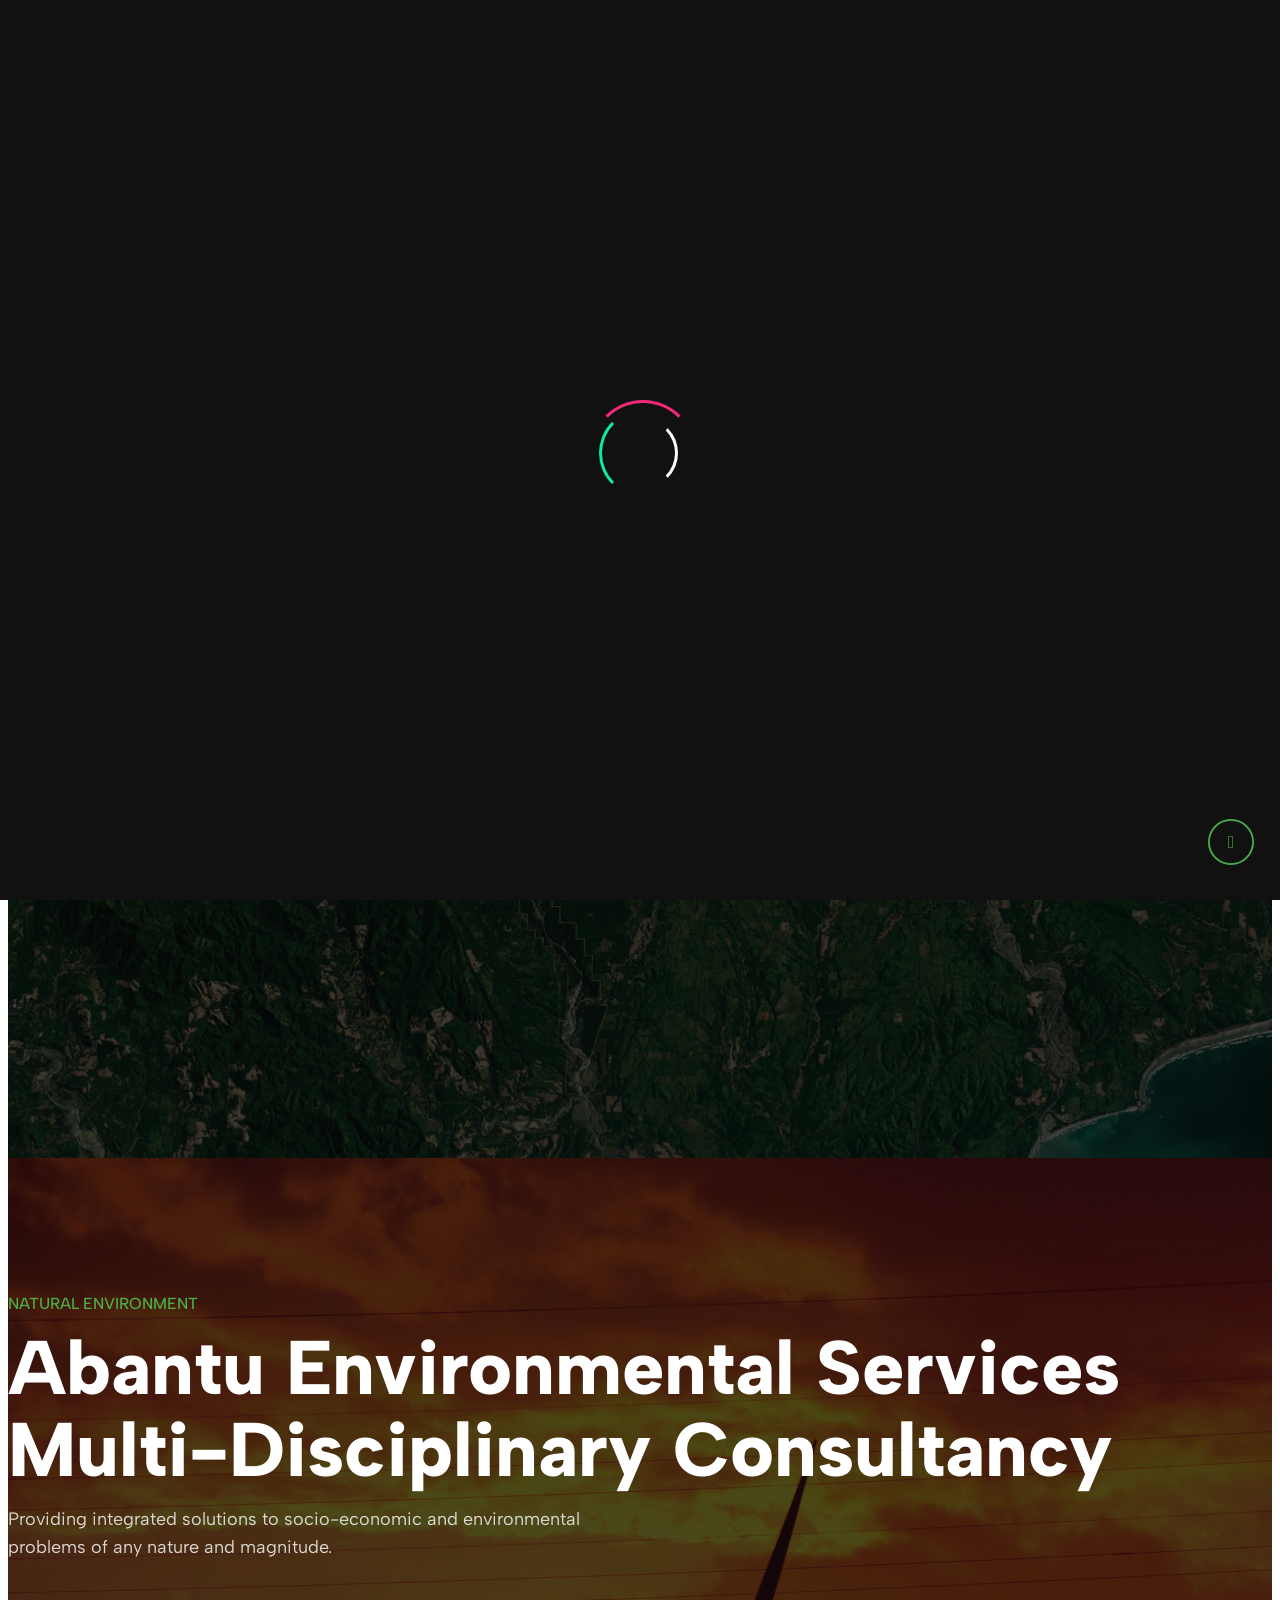
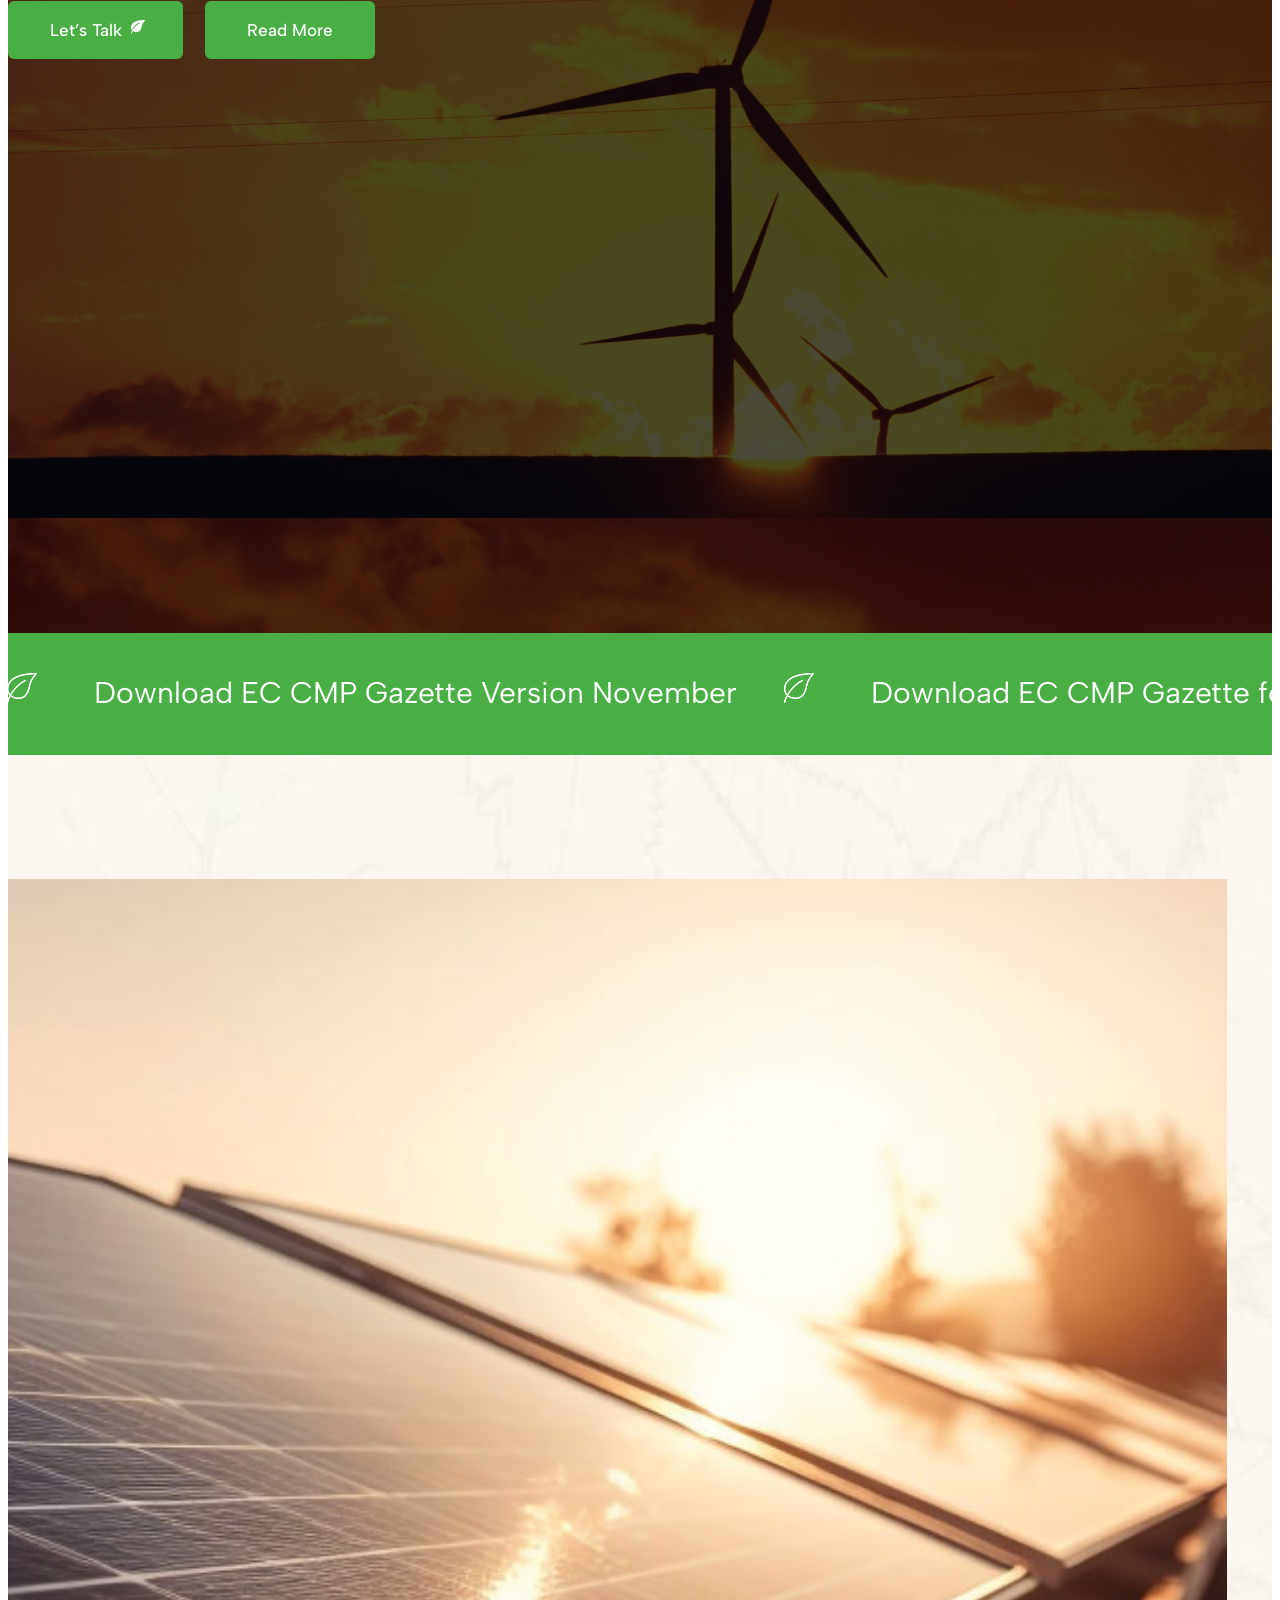
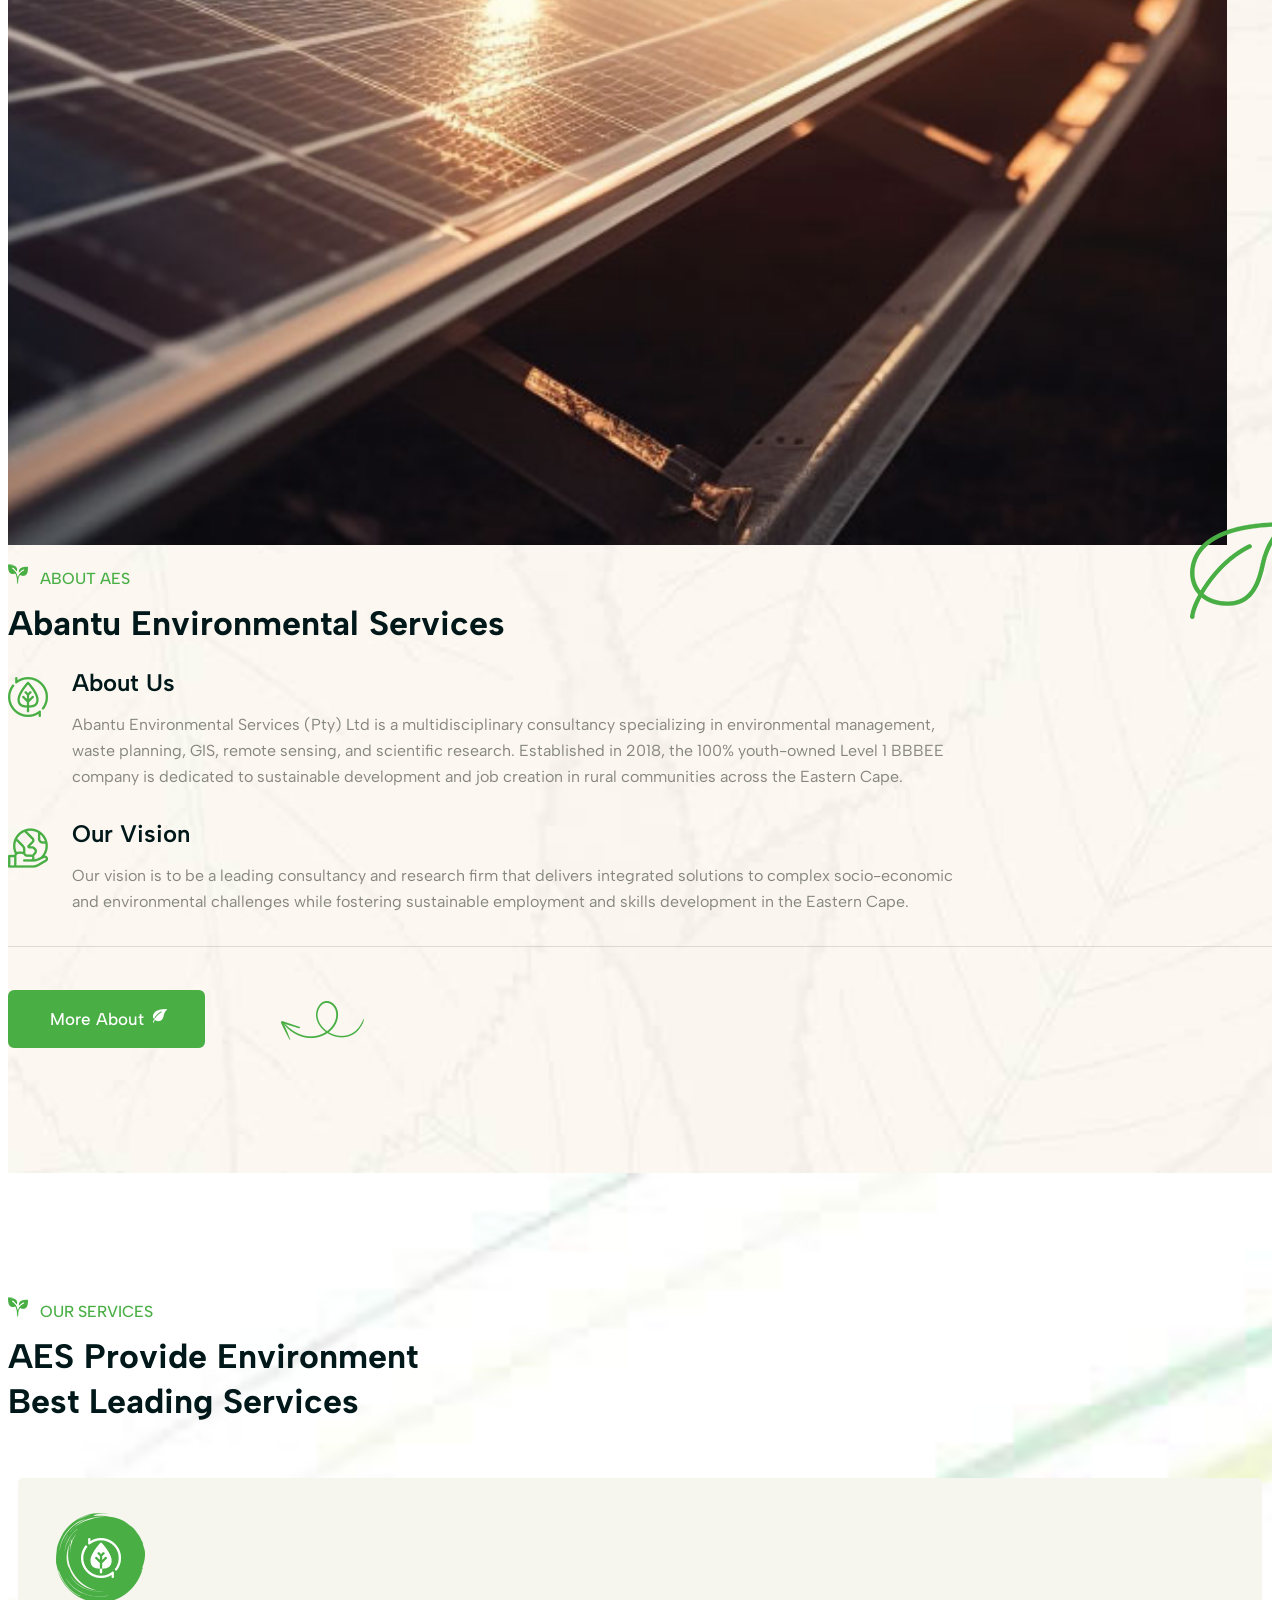
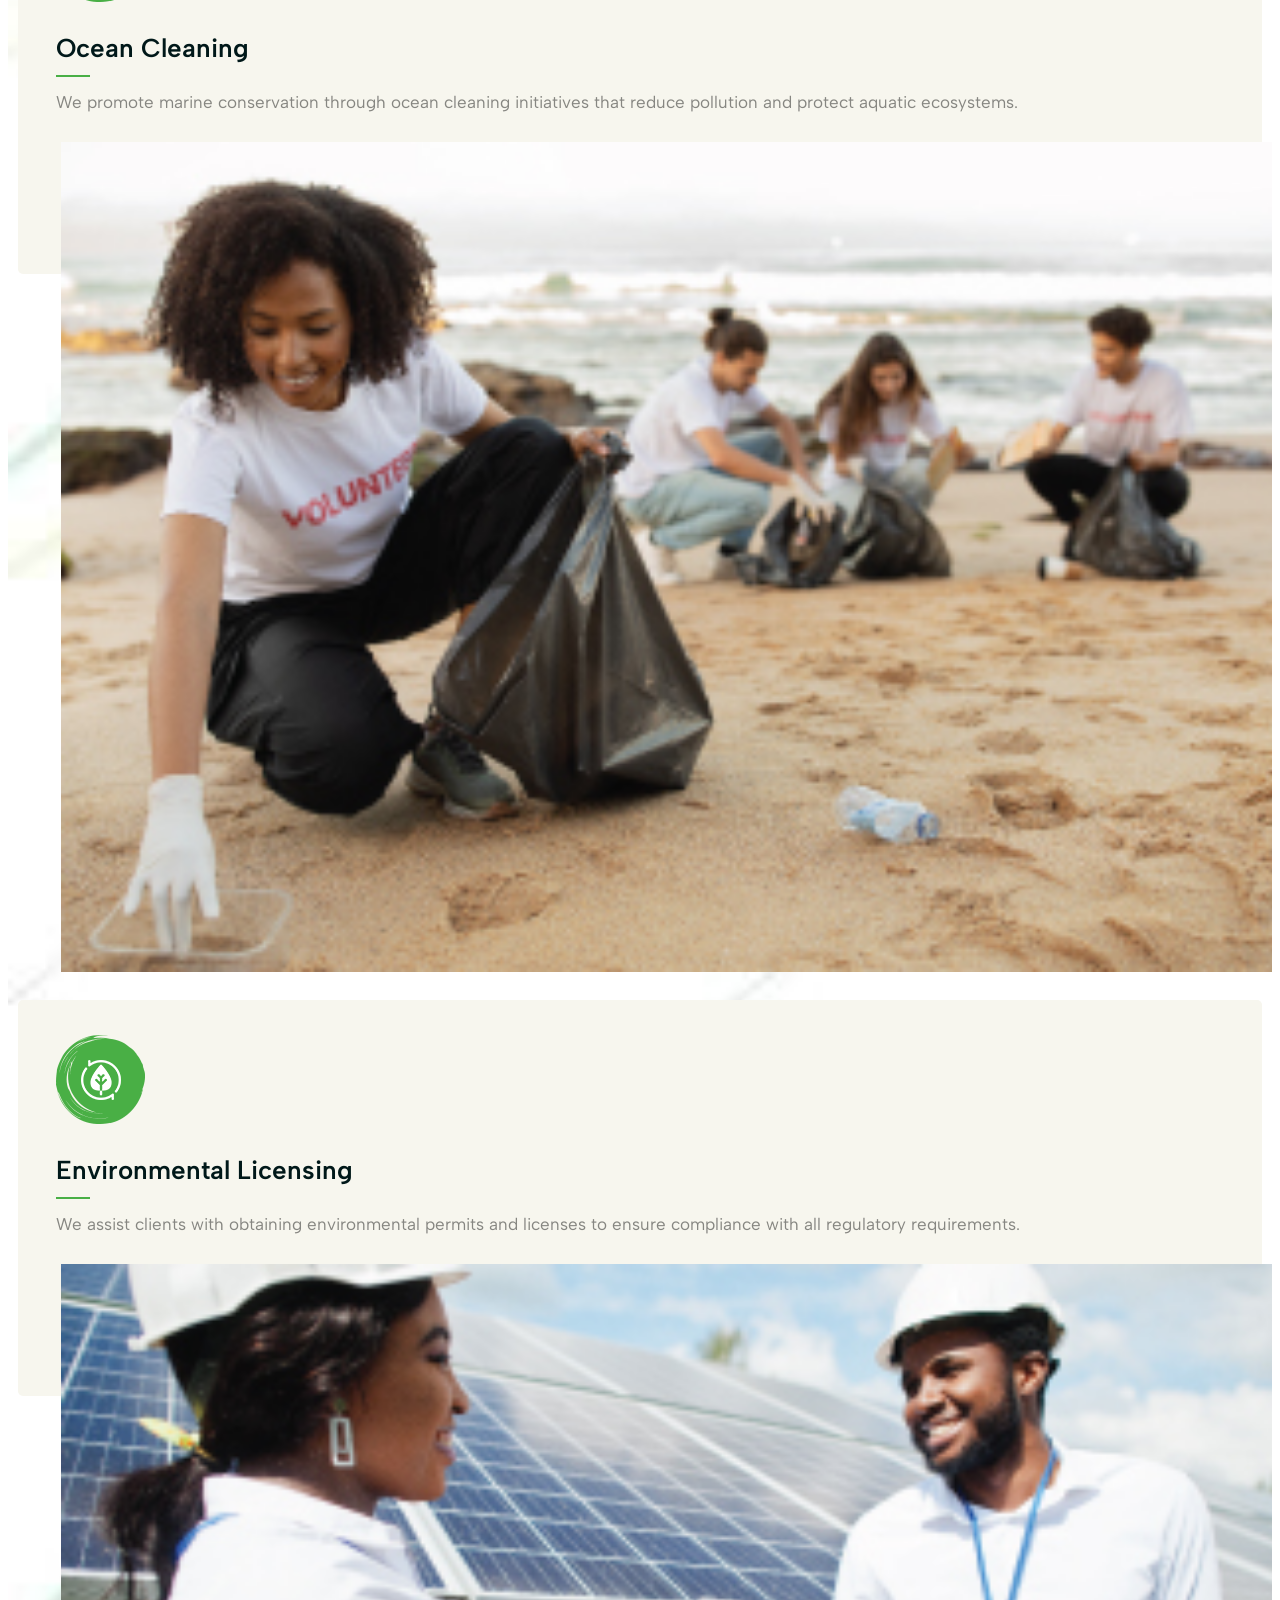
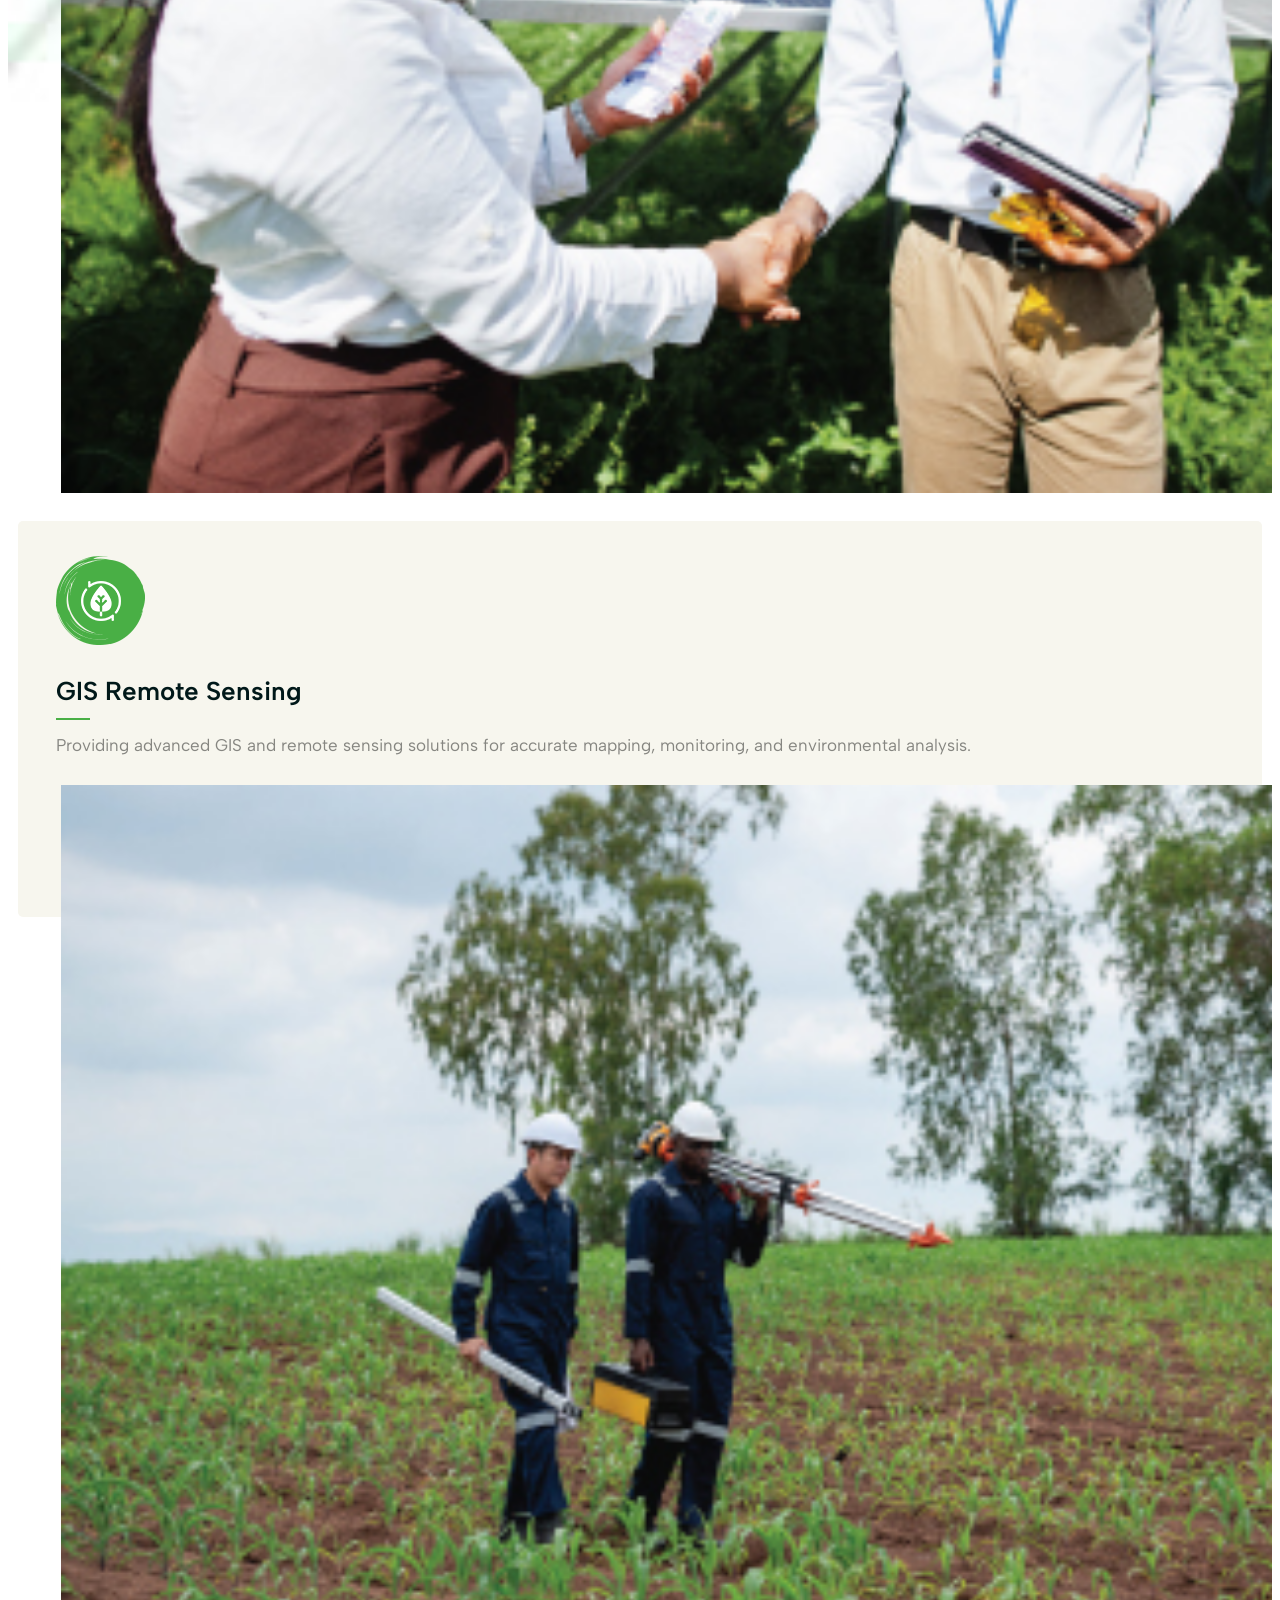
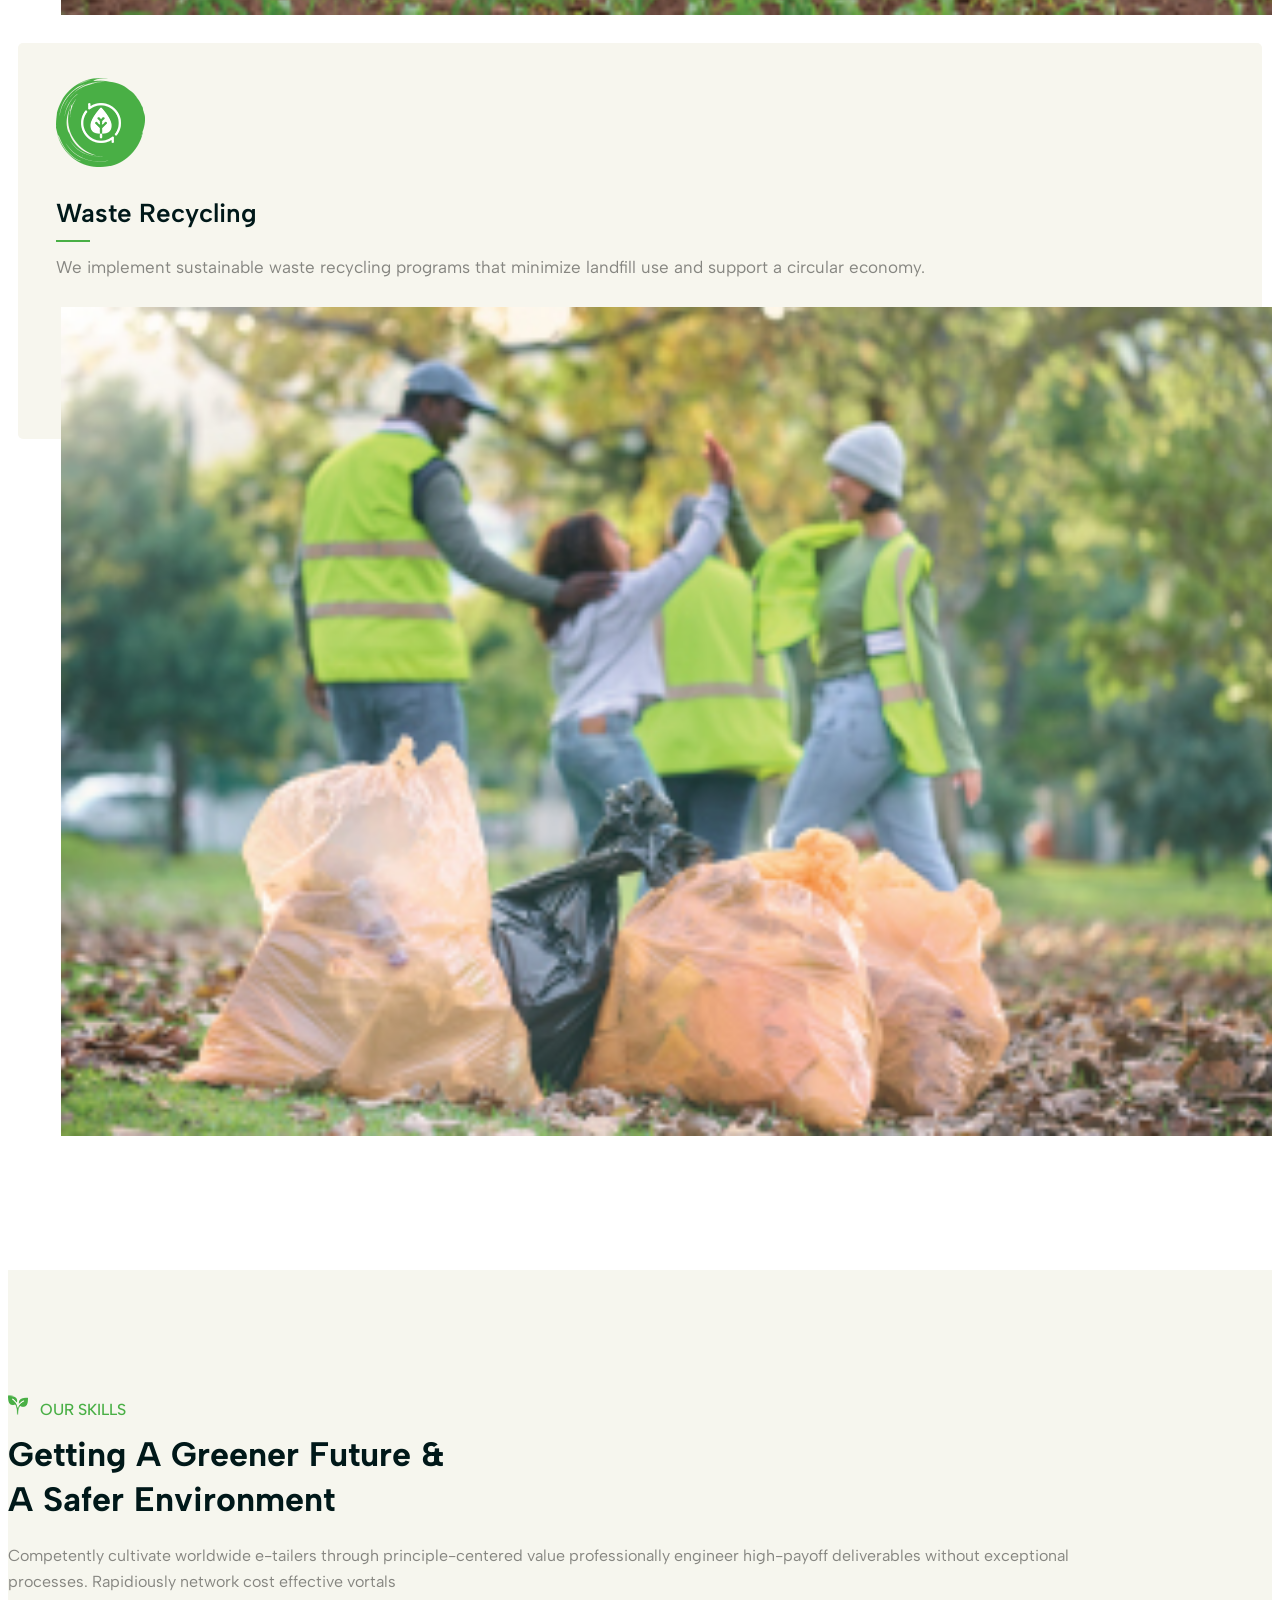
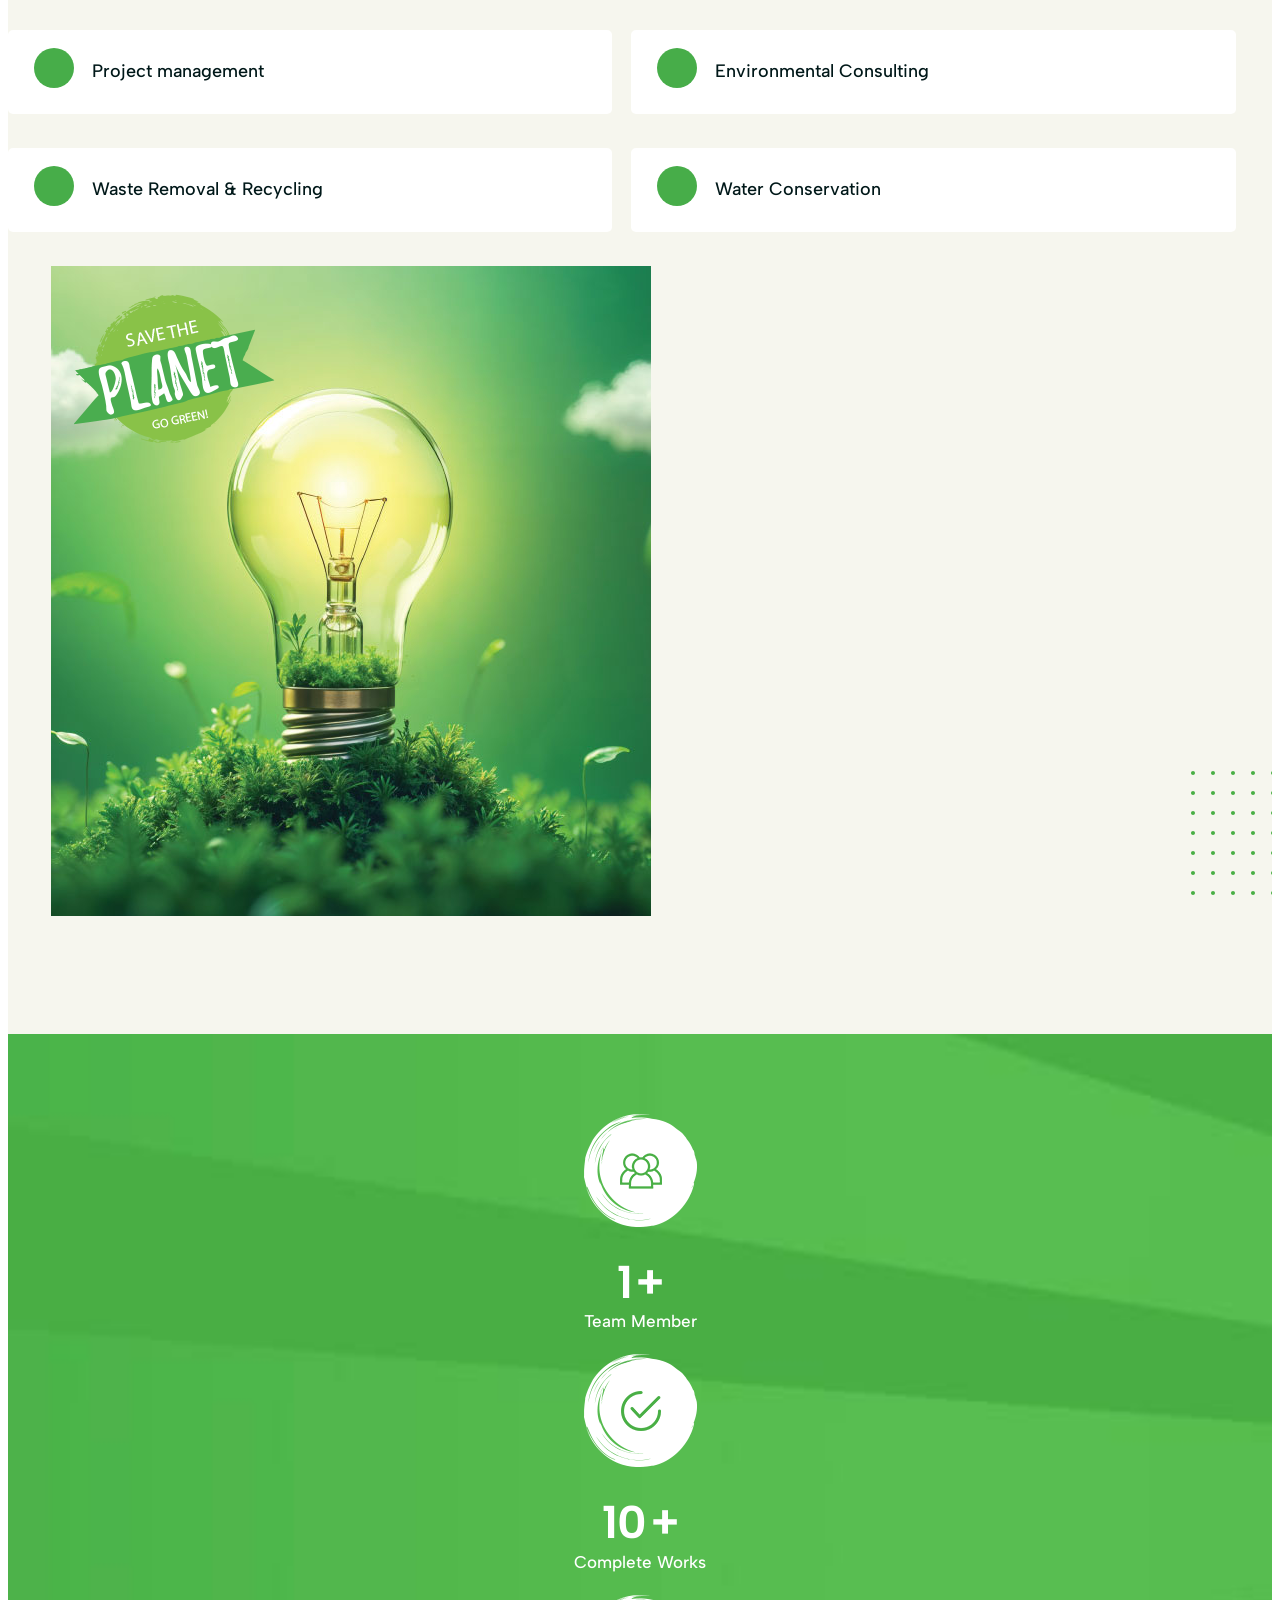
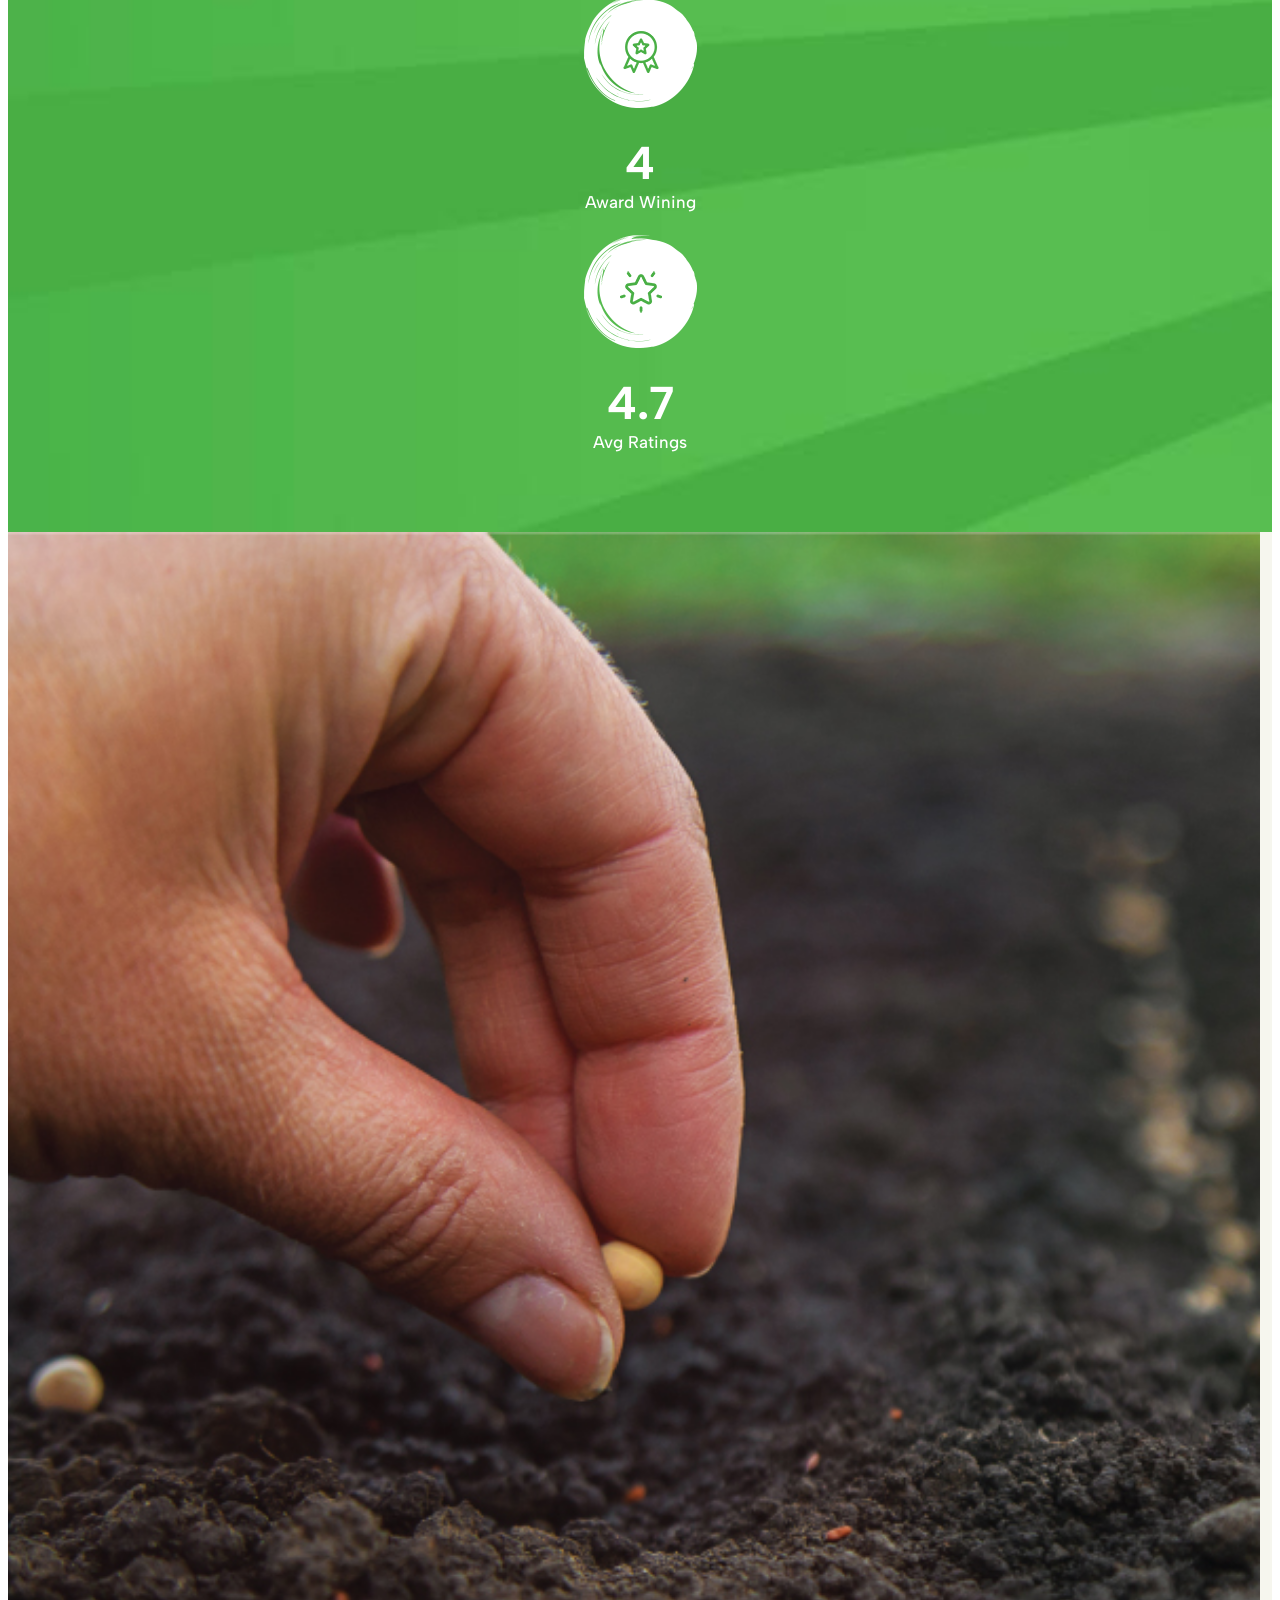
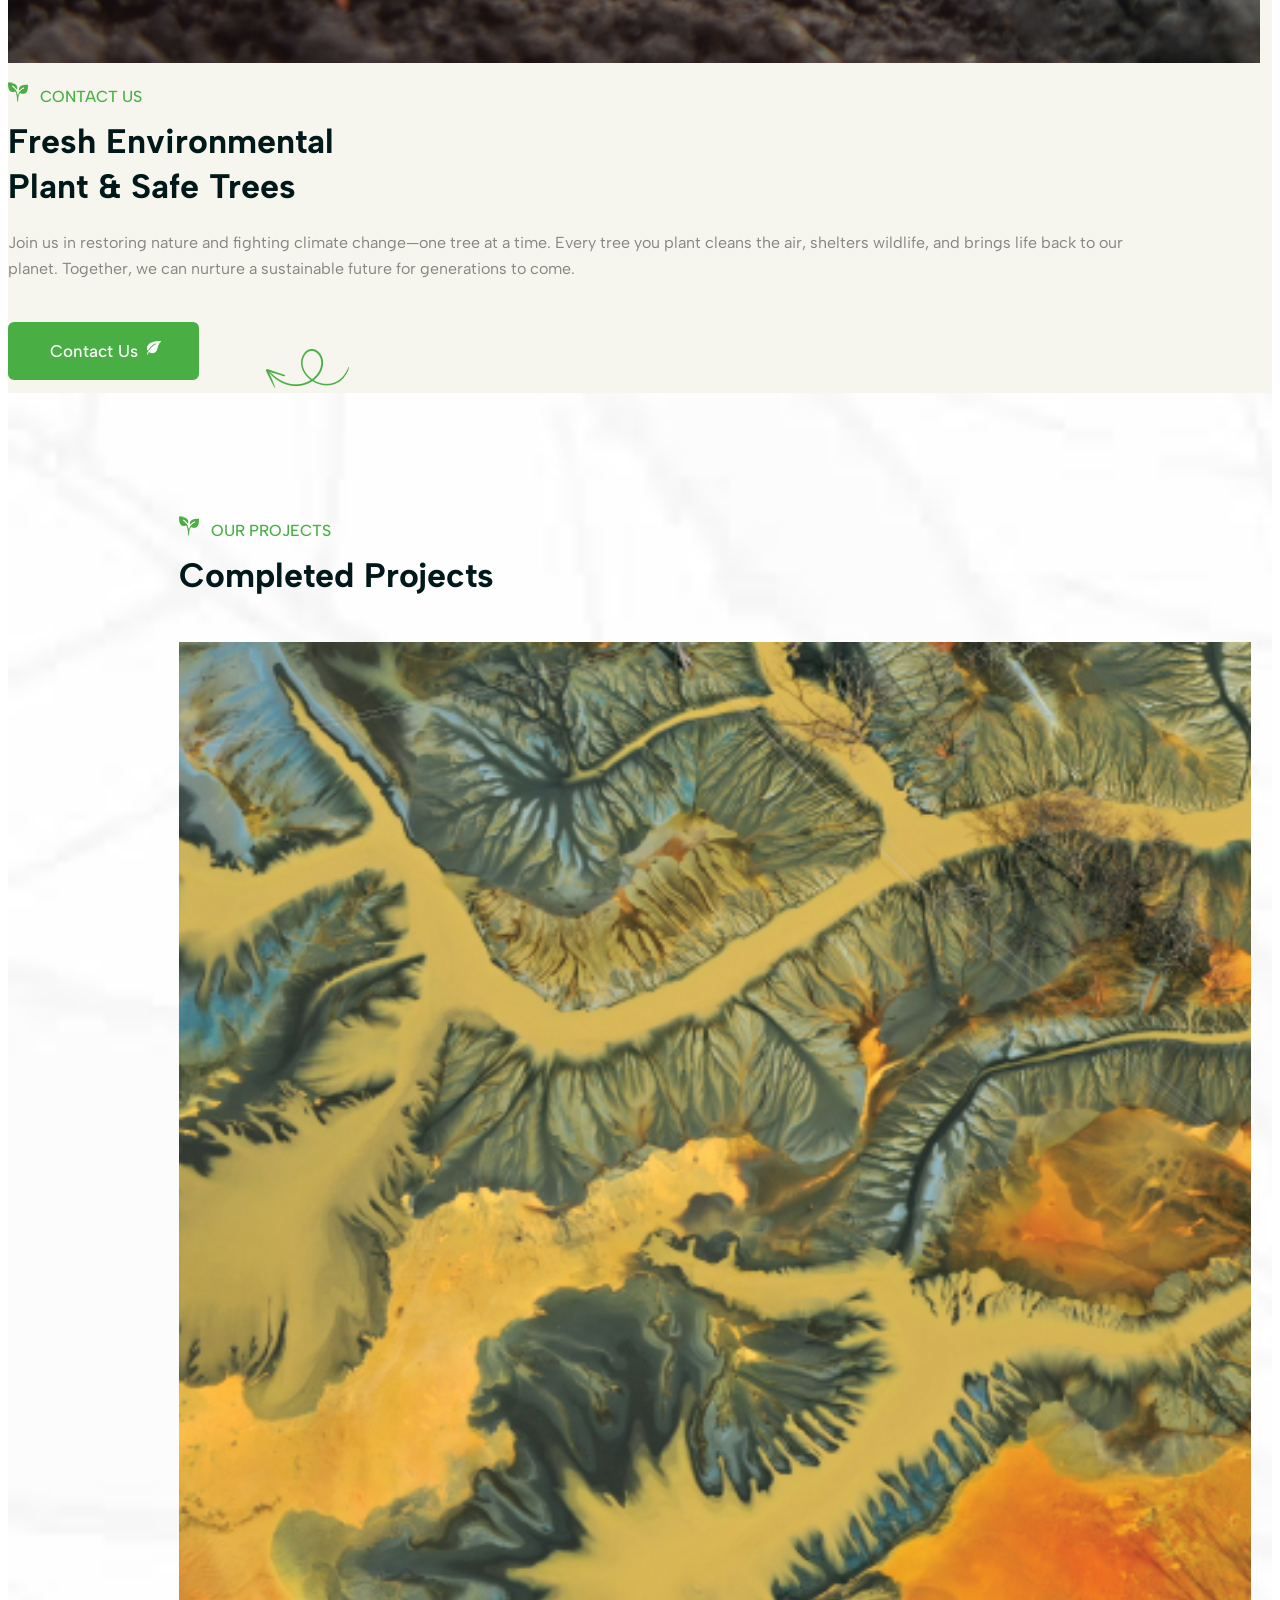
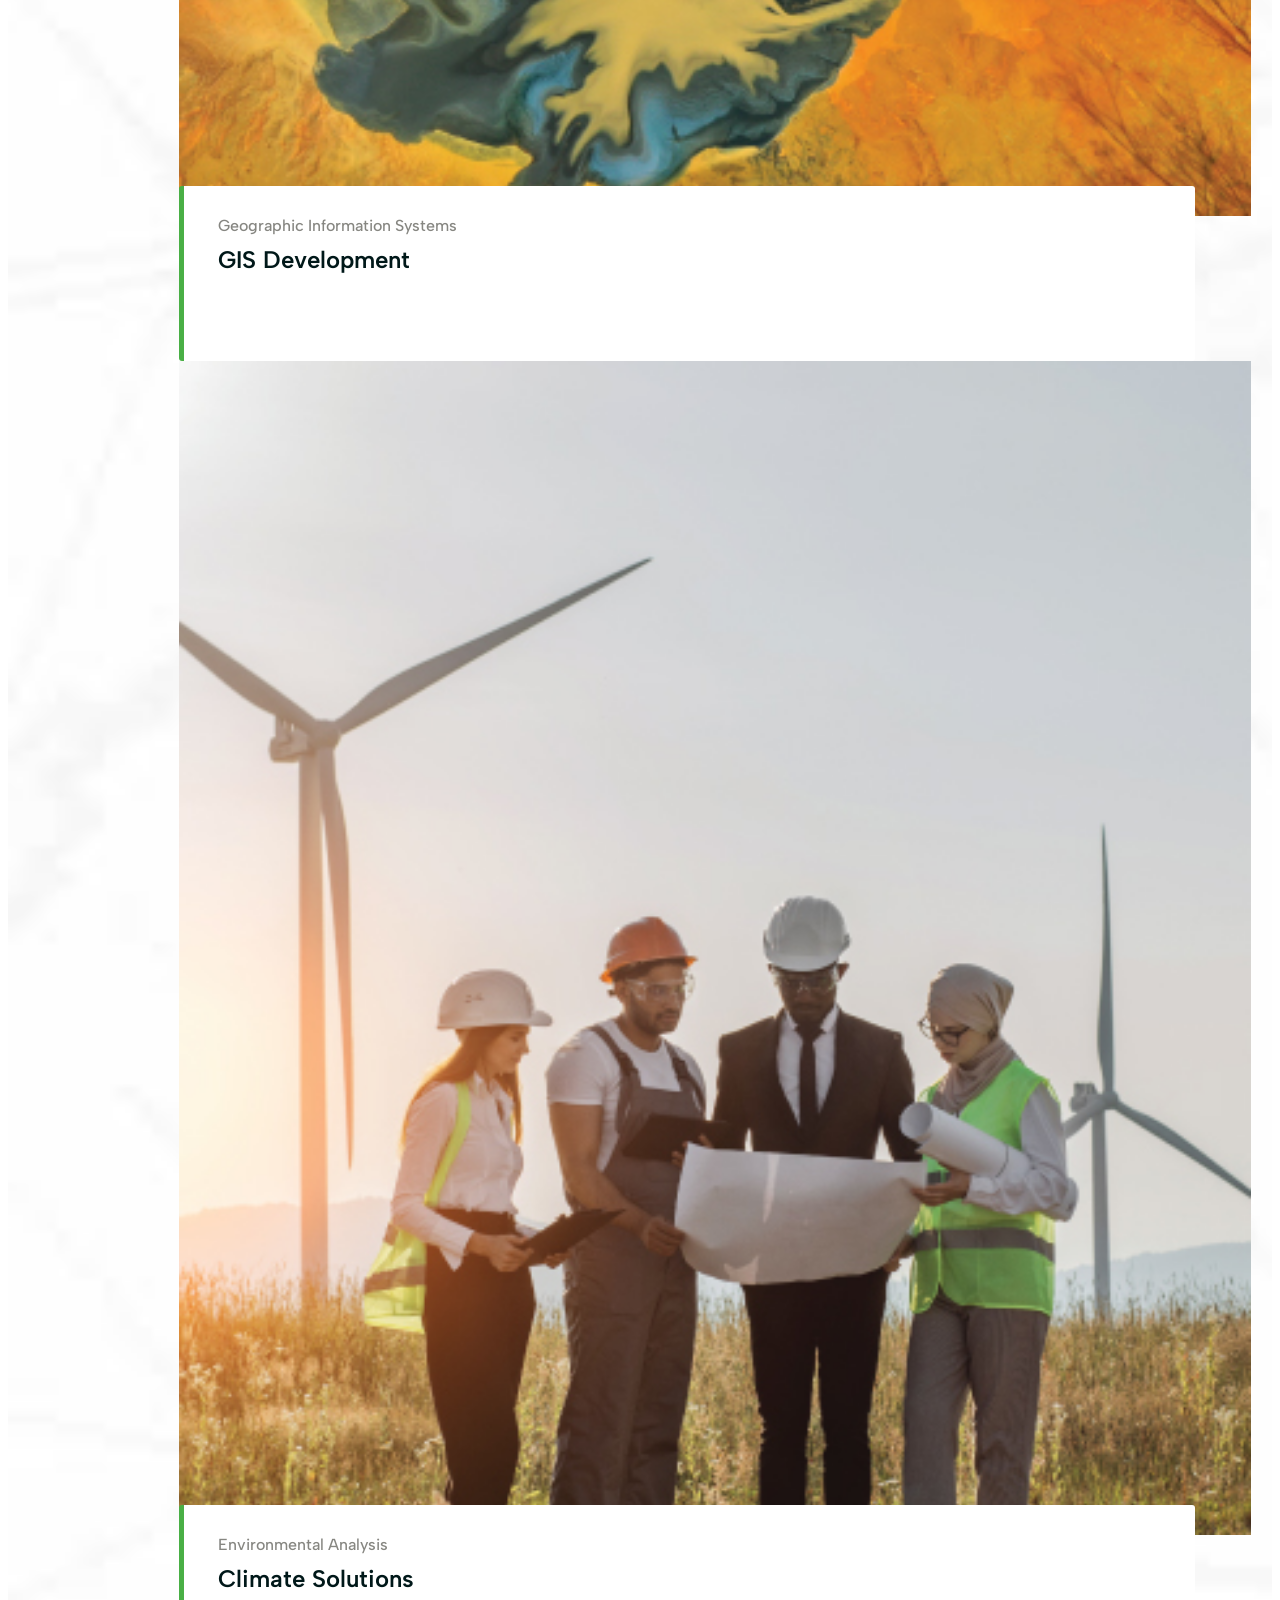
==== index.html @ a3d03755 "Restructure Imagery" ====
<!DOCTYPE HTML>
<html lang="en-US">

<head>
	<meta charset="UTF-8">
	<meta http-equiv="x-ua-compatible" content="ie=edge">
	<title>Abantu Environmental Services</title>
	<meta name="description" content="">
	<meta name="viewport" content="width=device-width, initial-scale=1">
	<!-- Favicon -->
	<link rel="icon" type="image/png" sizes="56x56" href="assets/images/fav-icon/icon.png">

	<!-- bootstrap CSS -->
	<link rel="stylesheet" href="assets/css/bootstrap.min.css" type="text/css" media="all">
	<!-- carousel CSS -->
	<link rel="stylesheet" href="assets/css/owl.carousel.min.css" type="text/css" media="all">
	<!-- animate CSS -->
	<link rel="stylesheet" href="assets/css/animate.css" type="text/css" media="all">
	<!-- animated-text CSS -->
	<link rel="stylesheet" href="assets/css/animated-text.css" type="text/css" media="all">
	<!-- font-awesome CSS -->
	<link rel="stylesheet" href="assets/css/all.min.css" type="text/css" media="all">
	<!-- font-flaticon CSS -->
	<link rel="stylesheet" href="assets/css/flaticon.css" type="text/css" media="all">
	<!-- theme-default CSS -->
	<link rel="stylesheet" href="assets/css/theme-default.css" type="text/css" media="all">
	<!-- meanmenu CSS -->
	<link rel="stylesheet" href="assets/css/meanmenu.min.css" type="text/css" media="all">
	<!-- transitions CSS -->
	<link rel="stylesheet" href="assets/css/owl.transitions.css" type="text/css" media="all">
	<!-- venobox CSS -->
	<link rel="stylesheet" href="venobox/venobox.css" type="text/css" media="all">
	<!-- bootstrap icons -->
	<link rel="stylesheet" href="assets/css/bootstrap-icons.css" type="text/css" media="all">
	<!-- Main Style CSS -->
	<link rel="stylesheet" href="assets/css/style.css" type="text/css" media="all">
	<!-- responsive CSS -->
	<link rel="stylesheet" href="assets/css/responsive.css" type="text/css" media="all">	
	<!-- modernizr js -->
	<script src="assets/js/vendor/modernizr-3.5.0.min.js"></script>
</head>

<body>

	<!-- loder -->
	<div class="loader-wrapper">
		<span class="loader"></span>
		<div class="loder-section left-section"></div>
		<div class="loder-section right-section"></div>
	</div>


<!--==================================================-->
<!-- Start AES Top Header Area -->
<!--==================================================-->
<div class="top-header-area">
	<div class="container">
		<div class="row align-items-center">
			<div class="col-lg-6 col-md-6">
				<div class="top-header-info">
					<ul>
						<li><i class="bi bi-geo-alt"></i>Eastern Cape - South Africa</li>
						<li><i class="bi bi-envelope-open"></i>info@abantuenvironmental.co.za</li>
					</ul>
				</div>
			</div>
			<div class="col-lg-6 col-md-6">
				<div class="top-header-right">
					<div class="top-header-contact">
						<span><i class="bi bi-telephone-fill"></i>078 207 8278 / 071 358 7485</span>
					</div>
					<div class="top-header-social-icon">
						<ul>
							<li><a href="#"><i class="fab fa-facebook-f"></i></a></li>
							<li><a href="#"><i class="fab fa-twitter"></i></a></li>
							<li><a href="#"><i class="fab fa-linkedin-in"></i></a></li>
							<li><a href="#"><i class="fab fa-pinterest-p"></i></a></li>
						</ul>
					</div>
				</div>
			</div>
		</div>
	</div>
</div>
<!--==================================================-->
<!-- End AES Top Header Area -->
<!--==================================================-->



<!--==================================================-->
<!-- Start AES Header Area -->
<!--==================================================-->
<div class="header-area" id="sticky-header">
	<div class="container">
		<div class="row align-items-center">
			<div class="col-lg-3">
				<div class="header-logo">
					<a href="index.html"><img src="assets/images/home1/logo-w.png" alt="logo"></a>
				</div>
			</div>
			<div class="col-lg-9">
				<div class="header-menu">
					<ul>
						<li><a href="#">Home</a></li>
						<li><a href="#about">About</a></li>
						<li><a href="#services">Service</a></li>
						<li><a href="#team">Team</a></li>
						<li><a href="contact.html">Contact</a></li>
					</ul>
				</div>
			</div>
		</div>
	</div>
</div>
<!--==================================================-->
<!-- End AES Header Area -->
<!--==================================================-->




<!--==================================================-->
<!-- Start Main Menu Area -->
<!--==================================================-->
<div class="mobile-menu-area sticky d-sm-block d-md-block d-lg-none ">
	<div class="mobile-menu">
		<nav class="header-menu">
			<ul class="nav_scroll">
				<li><a href="#">Home</a></li>
				<li><a href="#about">About</a></li>
				<li><a href="#services">Service</a></li>
				<li><a href="#team">Team</a></li>
				<li><a href="contact.html">Contact</a></li>
			</ul>
		</nav>
	</div>
</div>
<!--==================================================-->
<!-- End Main Menu Area -->
<!--==================================================-->




<!--==================================================-->
<!-- Start AES Hero Area -->
<!--==================================================-->
<div class="hero-slides owl-carousel">	
	<div class="hero-area d-flex align-items-center">
		<div class="container">
			<div class="row align-items-center">
				<div class="col-lg-12">
					<div class="hero-content">
						<h4 class="sub-title" data-animation="fadeInUp" data-delay="100ms">Natural Environment</h4>
						<h1 class="main-title" data-animation="fadeInUp" data-delay="400ms">Abantu Environmental Services</h1>
						<h1 class="main-title-2" data-animation="fadeInUp" data-delay="600ms" data-duration="1000ms">Growth & Development</h1>
						<p class="hero-desc" data-animation="fadeInUp" data-delay="800ms" data-duration="1000ms">Thrives to contribute to creation of employment opportunities and skill
								transfer to tertiary institution students and graduates in the field of environmental consulting,
								research, GIS, and project management.
								</p>
					</div>
					<div class="echofy-button" data-animation="fadeInUp" data-delay="1000ms">
						<a href="contact.html">Let’s Talk <img src="assets/images/home1/button-shape.png" alt=""></a>
						<img class="two" src="assets/images/home1/button-shape-2.png" alt="">
					</div>		
					<div class="echofy-button" data-animation="fadeInUp" data-delay="1000ms">
						<a href="#about">Read More</a>
					</div>	
				</div>
			</div>
		</div>
		<div class="hero-social-icon" data-animation="fadeInLeft" data-delay="1000ms">
			<ul>
	            <li><a href="#"><i class="fab fa-facebook-f"></i></a></li>
				<li><a href="#"><i class="fab fa-twitter"></i></a></li>
				<li><a href="#"><i class="fab fa-linkedin-in"></i></a></li>
				<li class="text">Follow Us</li>
			</ul>
		</div>
	</div>	
	<div class="hero-area hero-style d-flex align-items-center">
		<div class="container">
			<div class="row align-items-center">
				<div class="col-lg-12">
					<div class="hero-content">
						<h4 class="sub-title" data-animation="fadeInUp" data-delay="100ms">Natural Environment</h4>
						<h1 class="main-title" data-animation="fadeInUp" data-delay="400ms">Abantu Environmental Services</h1>
						<h1 class="main-title-2" data-animation="fadeInUp" data-delay="600ms">Multi-Disciplinary Consultancy</h1>
						<p class="hero-desc" data-animation="fadeInUp" data-delay="800ms">Providing integrated solutions to socio-economic and environmental problems of any nature
								and magnitude.</p>
					</div>
					<div class="echofy-button" data-animation="fadeInUp" data-delay="1000ms">
						<a href="contact.html">Let’s Talk <img src="assets/images/home1/button-shape.png" alt=""></a>
						<img class="two" src="assets/images/home1/button-shape-2.png" alt="">
					</div>		
					<div class="echofy-button" data-animation="fadeInUp" data-delay="1000ms">
						<a href="#about">Read More</a>
					</div>		
				</div>
			</div>
		</div>
		<div class="hero-social-icon" data-animation="fadeInLeft" data-delay="1000ms">
			<ul>
	            <li><a href="#"><i class="fab fa-facebook-f"></i></a></li>
				<li><a href="#"><i class="fab fa-twitter"></i></a></li>
				<li><a href="#"><i class="fab fa-linkedin-in"></i></a></li>
				<li class="text">Follow Us</li>
			</ul>
		</div>
	</div>		
</div>
<!--==================================================-->
<!-- End AES Hero Area -->
<!--==================================================-->


<!--==================================================-->
<!-- Start AES Text Area -->
<!--==================================================-->
<section class="echofy-text-section"  data-cues="zoomIn">
	<div class="inner-container">
		<div class="marquee">
			<div class="marquee-block"> 
				<!-- content-box -->
				<div class="content-box">
					<h6 class="title"><span><img src="assets/images/home1/text-shape.png" alt="">
						<a href="./assets/documents/EC_CMP_Gazette_Version_November_2025.pdf" target="_blank" download>
						Download EC CMP Gazette Version November</a></span></h6>
				</div>
				<!-- content-box -->
				<div class="content-box">
					<h6 class="title"><span><img src="assets/images/home1/text-shape.png" alt="">
						<a href="./assets/documents/EC_CMP_Gazzette_for_Public_Comments.pdf" target="_blank" download>
							Download EC CMP Gazette for Public Comment</a></span></h6>
				</div>
				<!-- content-box -->
				<div class="content-box">
					<h6 class="title"><span><img src="assets/images/home1/text-shape.png" alt="">
						<a href="./assets/documents/DSR Walmer Housing development.pdf" target="_blank" download>
							Download DSR Walmer Housing Development</a></span></h6>
				</div>
				<!-- content-box -->
				<div class="content-box">
					<h6 class="title"><span><img src="assets/images/home1/text-shape.png" alt="">
						<a href="./assets/documents/Appendix A_SSVR.pdf" target="_blank" download>
							Download Appendix A SSVR</a></span></h6>
				</div>
				<!-- content-box -->
				<div class="content-box">
					<h6 class="title"><span><img src="assets/images/home1/text-shape.png" alt="">
						<a href="./assets/documents/Appendix B_Declaration of Independence by EAP.pdf" target="_blank" download>
							Download Appendix B Declaration of Independence by EAP</a></span></h6>
				</div>
				<!-- content-box -->
				<div class="content-box">
					<h6 class="title"><span><img src="assets/images/home1/text-shape.png" alt="">
						<a href="./assets/documents/Appendix B_EAP'S CV.pdf" target="_blank" download>
							Download Appendix B EAP'S CV</a></span></h6>
				</div>
				<!-- content-box -->
				<div class="content-box">
					<h6 class="title"><span><img src="assets/images/home1/text-shape.png" alt="">
						<a href="./assets/documents/Appendix C_Screening Tool Report.pdf" target="_blank" download>
							Download Appendix C Screening Tool Report</a></span></h6>
				</div>
			</div>
			<div class="marquee-block"> 
				<!-- content-box -->
				<div class="content-box">
					<h6 class="title"><span><img src="assets/images/home1/text-shape.png" alt="">
						<a href="./assets/documents/EC_CMP_Gazette_Version_November_2025.pdf" target="_blank" download>
						Download EC CMP Gazette Version November</a></span></h6>
				</div>
				<!-- content-box -->
				<div class="content-box">
					<h6 class="title"><span><img src="assets/images/home1/text-shape.png" alt="">
						<a href="./assets/documents/EC_CMP_Gazzette_for_Public_Comments.pdf" target="_blank" download>
							Download EC CMP Gazette for Public Comment</a></span></h6>
				</div>
				<!-- content-box -->
				<div class="content-box">
					<h6 class="title"><span><img src="assets/images/home1/text-shape.png" alt="">
						<a href="./assets/documents/DSR Walmer Housing development.pdf" target="_blank" download>
							Download DSR Walmer Housing Development</a></span></h6>
				</div>
				<!-- content-box -->
				<div class="content-box">
					<h6 class="title"><span><img src="assets/images/home1/text-shape.png" alt="">
						<a href="./assets/documents/Appendix A_SSVR.pdf" target="_blank" download>
							Download Appendix A SSVR</a></span></h6>
				</div>
				<!-- content-box -->
				<div class="content-box">
					<h6 class="title"><span><img src="assets/images/home1/text-shape.png" alt="">
						<a href="./assets/documents/Appendix B_Declaration of Independence by EAP.pdf" target="_blank" download>
							Download Appendix B Declaration of Independence by EAP</a></span></h6>
				</div>
				<!-- content-box -->
				<div class="content-box">
					<h6 class="title"><span><img src="assets/images/home1/text-shape.png" alt="">
						<a href="./assets/documents/Appendix B_EAP'S CV.pdf" target="_blank" download>
							Download Appendix B EAP'S CV</a></span></h6>
				</div>
				<!-- content-box -->
				<div class="content-box">
					<h6 class="title"><span><img src="assets/images/home1/text-shape.png" alt="">
						<a href="./assets/documents/Appendix C_Screening Tool Report.pdf" target="_blank" download>
							Download Appendix C Screening Tool Report</a></span></h6>
				</div>
			</div>
	  	</div>
	</div>
</section>

<!--==================================================-->
<!-- End AES Text Area -->
<!--==================================================-->



<!--==================================================-->
<!-- Strat AES About Area -->
<!--==================================================-->
<section id="about">
	<div class="about-area">
		<div class="container">
			<div class="row align-items-center">
				<div class="col-lg-6">
					<div class="about-thumb">
						<img src="assets/images/home-images/volunteer-work.jpg" alt="">
					</div>
				</div>
				<div class="col-lg-6">
					<div class="about-right">
						<div class="section-title left">
							<h4><img src="assets/images/home1/section-shape.png" alt="">About AES</h4>
							<h1>Abantu Environmental Services</h1>
						</div>
						<div class="single-about-box">
							<div class="about-box-icon">
								<img src="assets/images/home1/about-icon-1.png" alt="">
							</div>
							<div class="about-box-content">
								<h4>About Us</h4>
								<p>Abantu Environmental Services (Pty) Ltd is a multidisciplinary consultancy specializing in environmental management, 
								waste planning, GIS, remote sensing, and scientific research. Established in 2018, the 100% youth-owned Level 1 BBBEE company is dedicated to sustainable development and job creation in rural communities across the Eastern Cape.</p>
							</div>
						</div>					
						<div class="single-about-box">
							<div class="about-box-icon">
								<img src="assets/images/home1/about-icon-2.png" alt="">
							</div>
							<div class="about-box-content">
								<h4>Our Vision</h4>
								<p>Our vision is to be a leading consultancy and research firm that delivers integrated solutions to complex socio-economic and environmental challenges while fostering sustainable employment and skills development in the Eastern Cape.</p>
							</div>
						</div>
						<div class="echofy-button">
							<a href="about.html">More About <img src="assets/images/home1/button-shape.png" alt=""></a>
							<img class="two" src="assets/images/home1/button-shape-2.png" alt="">
						</div>	
						<div class="about-shape-1">
							<img src="assets/images/home1/about-shape-1.png" alt="">
						</div>                   
						<div class="about-shape-2">
							<img src="assets/images/home1/about-shape-2.png" alt="">
						</div>
					</div>
				</div>
			</div>
		</div>
	</div>
</section>
<!--==================================================-->
<!-- End AES About Area -->
<!--==================================================-->



<!--==================================================-->
<!-- Strat AES Service Area -->
<!--==================================================-->
<section id="services">
	<div class="service-area">
		<div class="container">
			<div class="row">
				<div class="col-lg-9">
					<div class="section-title left">
						<h4><img src="assets/images/home1/section-shape.png" alt="">Our Services </h4>
						<h1>AES Provide Environment</h1>
						<h1>Best Leading Services</h1>
					</div>
				</div>
				<div class="col-lg-3"></div>
			</div>
			<div class="row">
				<div class="service-list-1 owl-carousel">
					<div class="col-lg-12">
						<div class="single-service-box">
							<div class="service-content">
								<div class="service-content-icon">
									<img src="assets/images/home1/service-icon1.png" alt="">
								</div>
								<h4>Ocean Cleaning</h4>
								<p>We promote marine conservation through ocean cleaning initiatives that reduce pollution and protect aquatic ecosystems.</p>
							</div>
							<div class="service-thumb">
								<img src="assets/images/home-images/ocean-cleaning.jpg" alt="">
							</div>
							<div class="service-box-shape">
								<img src="assets/images/home1/service-box-shape.png" alt="">
							</div>
						</div>
					</div>			  
					<div class="col-lg-12">
						<div class="single-service-box">
						<div class="service-content">
							<div class="service-content-icon">
								<img src="assets/images/home1/service-icon1.png" alt="">
							</div>
							<h4>Environmental Licensing</h4>
							<p>We assist clients with obtaining environmental permits and licenses to ensure compliance with all regulatory requirements.</p>
						</div>
						<div class="service-thumb">
							<img src="assets/images/home-images/environmental-licensing.jpg" alt="">
						</div>
						<div class="service-box-shape">
							<img src="assets/images/home1/service-box-shape.png" alt="">
						</div>
						</div>
					</div>		  
					<div class="col-lg-12">
						<div class="single-service-box">
							<div class="service-content">
								<div class="service-content-icon">
									<img src="assets/images/home1/service-icon1.png" alt="">
								</div>
								<h4>GIS Remote Sensing</h4>
								<p>Providing advanced GIS and remote sensing solutions for accurate mapping, monitoring, and environmental analysis.</p>
							</div>
							<div class="service-thumb">
								<img src="assets/images/home-images/gis-remote-sensing.jpg" alt="">
							</div>
							<div class="service-box-shape">
								<img src="assets/images/home1/service-box-shape.png" alt="">
							</div>
						</div>
					</div>
					<div class="col-lg-12">
						<div class="single-service-box">
						<div class="service-content">
							<div class="service-content-icon">
								<img src="assets/images/home1/service-icon1.png" alt="">
							</div>
							<h4>Waste Recycling</h4>
							<p>We implement sustainable waste recycling programs that minimize landfill use and support a circular economy.</p>
						</div>
						<div class="service-thumb">
							<img src="assets/images/home-images/cleaning-environment.jpg" alt="">
						</div>
						<div class="service-box-shape">
							<img src="assets/images/home1/service-box-shape.png" alt="">
						</div>
						</div>
					</div>	
				</div>
			</div>
		</div>
	</div>
</section>
<!--==================================================-->
<!-- End AES Service Area -->
<!--==================================================-->



<!--==================================================-->
<!-- Strat AES Skill Area -->
<!--==================================================-->
<section id="skill">
	<div class="skill-area">
		<div class="container">
			<div class="row align-items-center">
				<div class="col-lg-6">
					<div class="section-title left">
						<h4><img src="assets/images/home1/section-shape.png" alt="">Our Skills </h4>
						<h1>Getting A Greener Future &</h1>
						<h1>A Safer Environment</h1>
						<p class="section-desc">
							Competently cultivate worldwide e-tailers through principle-centered value 
							professionally engineer high-payoff deliverables without exceptional processes. 
							Rapidiously network cost effective vortals
						</p>
					</div>
					<div class="skills-item">
						<div class="skills-item-content">
							<div class="skills-item-icon">
								<i class="bi bi-check"></i>
							</div>
							<div class="skills-item-title">
								<h4>Project management</h4>
							</div>
						</div>
					</div>			
					<div class="skills-item">
						<div class="skills-item-content">
							<div class="skills-item-icon">
								<i class="bi bi-check"></i>
							</div>
							<div class="skills-item-title">
								<h4>Environmental Consulting</h4>
							</div>
						</div>
					</div>
					<div class="skills-item">
						<div class="skills-item-content">
							<div class="skills-item-icon">
								<i class="bi bi-check"></i>
							</div>
							<div class="skills-item-title">
								<h4>Waste Removal & Recycling</h4>
							</div>
						</div>
					</div>
					<div class="skills-item">
						<div class="skills-item-content">
							<div class="skills-item-icon">
								<i class="bi bi-check"></i>
							</div>
							<div class="skills-item-title">
								<h4>Water Conservation</h4>
							</div>
						</div>
					</div>
					</div>
					<div class="col-lg-6">
						<div class="skills-thumb">
							<img src="assets/images/home-images/call-to-action.jpg" alt="">
							<div class="skills-shape">
								<img src="assets/images/home1/skill-shape-1.png" alt="">
							</div>     				
							<div class="skills-shape-2">
								<img src="assets/images/home1/skill-shape-2.png" alt="">
							</div>
						</div>
					</div>
			</div>
		</div>
	</div>
</section>
<!--==================================================-->
<!-- End AES Skill Area -->
<!--==================================================-->




<!--==================================================-->
<!-- Strat AES Counter Area -->
<!--==================================================-->
<div class="counter-area">
	<div class="container">
		<div class="row">
		    <div class="col-lg-3 col-md-6 col-sm-6">
		    	<div class="single-counter-box">
		    		<div class="conuter-icon">
		    			<img src="assets/images/home1/counter-icon-1.png" alt="">
		    		</div>
		    		<div class="counter-content">
		    			<h4 class="counter">1</h4>
		    			<span>+</span>
		    			<p>Team Member</p>
		    		</div>
		    	</div>
		    </div>		  
		    <div class="col-lg-3 col-md-6 col-sm-6">
		    	<div class="single-counter-box">
		    		<div class="conuter-icon">
		    			<img src="assets/images/home1/counter-icon-2.png" alt="">
		    		</div>
		    		<div class="counter-content">
		    			<h4 class="counter">10</h4>
		    			<span>+</span>
		    			<p>Complete Works</p>
		    		</div>
		    	</div>
		    </div>		   
		    <div class="col-lg-3 col-md-6 col-sm-6">
		    	<div class="single-counter-box">
		    		<div class="conuter-icon">
		    			<img src="assets/images/home1/counter-icon-3.png" alt="">
		    		</div>
		    		<div class="counter-content">
		    			<h4 class="counter">4</h4>
		    			<p>Award Wining</p>
		    		</div>
		    	</div>
		    </div>		   
		    <div class="col-lg-3 col-md-6 col-sm-6">
		    	<div class="single-counter-box">
		    		<div class="conuter-icon">
		    			<img src="assets/images/home1/counter-icon-4.png" alt="">
		    		</div>
		    		<div class="counter-content">
		    			<h4 class="counter">4.7</h4>
		    			<p>Avg Ratings</p>
		    		</div>
		    	</div>
		    </div>
		</div>
	</div>
</div>
<!--==================================================-->
<!-- End AES Counter Area -->
<!--==================================================-->



<!--==================================================-->
<!-- Strat AES Process Area -->
<!--==================================================-->
<section id="contact">
	<div class="process-area">
		<div class="container">
			<div class="row align-items-center" id="poress-row">
				<div class="col-lg-6 col-md-12">
					<div class="porcess-thumb">
						<img src="assets/images/home-images/plant-a-seed.jpg" alt="">
					</div>
				</div>
				<div class="col-lg-6 col-md-12">
					<div class="process-left">
						<div class="section-title left">
							<h4><img src="assets/images/home1/section-shape.png" alt="">Contact Us </h4>
							<h1>Fresh Environmental</h1>
							<h1>Plant & Safe Trees</h1>
							<p class="section-desc">
								Join us in restoring nature and fighting climate change—one tree at a time. 
								Every tree you plant cleans the air, shelters wildlife, and brings life back to our planet. 
								Together, we can nurture a sustainable future for generations to come.
							</p>
						</div>
						<div class="echofy-button">
							<a href="contact.html">Contact Us <img src="assets/images/home1/button-shape.png" alt=""></a>
							<img class="two" src="assets/images/home1/button-shape-2.png" alt="">
						</div>
						<div class="process-shape">
								<img src="assets/images/home1/about-shape-2.png" alt="">
						</div>
					</div>
				</div>
			</div>
		</div>
	</div>
</section>
<!--==================================================-->
<!-- End AES Process Area -->
<!--==================================================-->



<!--==================================================-->
<!-- Strat AES Project Area -->
<!--==================================================-->
<section id="project">
	<div class="project-area">
		<div class="container-fluid">
			<div class="row">
				<div class="col-lg-9">
					<div class="section-title left">
						<h4><img src="assets/images/home1/section-shape.png" alt="">Our Projects </h4>
						<h1>Completed Projects</h1>
					</div>
				</div>
			</div>
			<div class="row">
				<div class="project-list-1 owl-carousel">
					<div class="col-lg-12">
						<div class="single-project-box">
							<div class="project-thumb">
								<img src="assets/images/home-images/gis-mapping-analysis.jpg" alt="">
							</div>
							<div class="project-content">
								<h4>Geographic Information Systems</h4>
								<a href="#">GIS Development</a>
								<a class="project-button" href="#">View Details<i class="bi bi-arrow-right-short"></i></a>
								<div class="project-shape">
									<img src="assets/images/home1/project-shape.png" alt="">
								</div>
							</div>
						</div>
					</div>				
					<div class="col-lg-12">
						<div class="single-project-box">
							<div class="project-thumb">
								<img src="assets/images/home-images/climate-solutions.jpg" alt="">
							</div>
							<div class="project-content">
								<h4>Environmental Analysis</h4>
								<a href="#">Climate Solutions</a>
								<a class="project-button" href="#">View Details<i class="bi bi-arrow-right-short"></i></a>
								<div class="project-shape">
									<img src="assets/images/home1/project-shape.png" alt="">
								</div>
							</div>
						</div>
					</div>				
					<div class="col-lg-12">
						<div class="single-project-box">
							<div class="project-thumb">
								<img src="assets/images/home-images/plastic-recycling.jpg" alt="">
							</div>
							<div class="project-content">
								<h4>Recycling</h4>
								<a href="#">Plastic Recycling</a>
								<a class="project-button" href="#">View Details<i class="bi bi-arrow-right-short"></i></a>
								<div class="project-shape">
									<img src="assets/images/home1/project-shape.png" alt="">
								</div>
							</div>
						</div>
					</div>				
					<div class="col-lg-12">
						<div class="single-project-box">
							<div class="project-thumb">
								<img src="assets/images/home-images/environment-development.jpg" alt="">
							</div>
							<div class="project-content">
								<h4>Agricultural Development</h4>
								<a href="#">Green Development</a>
								<a class="project-button" href="#">View Details<i class="bi bi-arrow-right-short"></i></a>
								<div class="project-shape">
									<img src="assets/images/home1/project-shape.png" alt="">
								</div>
							</div>
						</div>
					</div>
					<div class="col-lg-12">
						<div class="single-project-box">
							<div class="project-thumb">
								<img src="assets/images/home-images/waste-management.jpg" alt="">
							</div>
							<div class="project-content">
								<h4>Recycling</h4>
								<a href="#">Waste Management</a>
								<a class="project-button" href="#">View Details<i class="bi bi-arrow-right-short"></i></a>
								<div class="project-shape">
									<img src="assets/images/home1/project-shape.png" alt="">
								</div>
							</div>
						</div>
					</div>
				</div>
			</div>
		</div>
	</div>
</section>
<!--==================================================-->
<!-- End AES Project Area -->
<!--==================================================-->



<!--==================================================-->
<!-- Strat AES Process Area Two-->
<!--==================================================-->
<div class="process-area-two">
	<div class="container">
		<div class="row">
			<div class="col-lg-12 text-center">
				<div class="section-title center">
					<h4><img src="assets/images/home1/section-shape.png" alt="">Working Process</h4>
					<h1>Building a Greener Future</h1>
				</div>
			</div>
		</div>
		<div class="row">
			<div class="col-lg-4 col-md-6 col-sm-6">
				<div class="single-process-box-two style-one">
					<div class="process-icon-thumb-two">
						<img src="assets/images/home1/process-two-icon1.png" alt="">
					</div>
					<div class="process-two-content">
						<h4>Sustain Solutions</h4>
						<p>We develop sustainable solutions that balance environmental protection with community growth, 
						ensuring long-term ecological and economic resilience.
	                    </p>
					</div>
				</div>
			</div>			
			<div class="col-lg-4 col-md-6 col-sm-6">
				<div class="single-process-box-two">
					<div class="process-icon-thumb-two">
						<img src="assets/images/home1/process-two-icon2.png" alt="">
					</div>
					<div class="process-two-content">
						<h4>Renewable Energy</h4>
						<p>Our focus on renewable energy promotes clean, efficient, 
						and affordable power alternatives that reduce carbon emissions and support a greener future.
	                    </p>
					</div>
				</div>
			</div>			
			<div class="col-lg-4 col-md-6 col-sm-6">
				<div class="single-process-box-two style-three">
					<div class="process-icon-thumb-two">
						<img src="assets/images/home1/process-two-icon3.png" alt="">
					</div>
					<div class="process-two-content">
						<h4>Fresh Environment</h4>
						<p>We are committed to preserving natural habitats and promoting cleaner, 
						healthier environments where both people and nature can thrive.
	                    </p>
					</div>
				</div>
			</div>
		</div>
	</div>
</div>
<!--==================================================-->
<!-- End AES Process Area Two-->
<!--==================================================-->



<!--==================================================-->
<!-- Strat AES Testimonial Area-->
<!--==================================================-->
<div class="testimonial-area">
	<div class="container">
		<div class="row">
			<div class="col-lg-12 text-center">
				<div class="section-title center">
					<h4><img src="assets/images/home1/section-shape.png" alt="">Testimonials</h4>
					<h1>AES Client Feedback</h1>
				</div>
			</div>
		</div>
		<div class="row">
			<div class="testimonial-list-1 owl-carousel">
			    <div class="col-lg-12">
					<div class="single-testimonial-box">
						<div class="testi-qutoe">
							<img src="assets/images/home1/testi-quote.png" alt="">
						</div>
						<div class="testi-author">
							<div class="testi-author-thumb">
								<img src="assets/images/home-images/bergrivier-logo.jpg" alt="">
							</div>
							<div class="testi-author-content">
								<div class="testi-author-rating">
									<ul>
										<li><i class="bi bi-star-fill"></i></li>
										<li><i class="bi bi-star-fill"></i></li>
										<li><i class="bi bi-star-fill"></i></li>
										<li><i class="bi bi-star-fill"></i></li>
										<li><i class="bi bi-star-fill"></i></li>
									</ul>
								</div>
								<h4>Bergrivier Municipality</h4>
								<p>Municipal Services</p>
							</div>
						</div>
						<p class="testi-desc">
							“Abantu Environmental delivered excellent results on the Coastal Erosion Control project, 
							providing effective, sustainable solutions that stabilized the shoreline and protected the environment.”
						</p>
						<div class="what-for-comment">
							<p>Service Quality</p>
						</div>
					</div>
			    </div>			    
			    <div class="col-lg-12">
				    <div class="single-testimonial-box">
					<div class="testi-qutoe">
						<img src="assets/images/home1/testi-quote.png" alt="">
					</div>
					<div class="testi-author">
						<div class="testi-author-thumb">
							<img src="assets/images/home-images/senqu-logo.jpg" alt="">
						</div>
						<div class="testi-author-content">
							<div class="testi-author-rating">
								<ul>
									<li><i class="bi bi-star-fill"></i></li>
									<li><i class="bi bi-star-fill"></i></li>
									<li><i class="bi bi-star-fill"></i></li>
									<li><i class="bi bi-star-fill"></i></li>
									<li><i class="bi bi-star-half"></i></li>
								</ul>
							</div>
							<h4>Senqu Municipality</h4>
							<p>Municipal Services</p>
						</div>
					</div>
					<p class="testi-desc">
						“Abantu Environmental provided efficient and accurate borehole siting, drilling, 
						and water quality analysis, ensuring reliable groundwater access and sustainable resource management.”
					</p>
					<div class="what-for-comment">
						<p>Supports</p>
					</div>
				    </div>
				</div>
				<div class="col-lg-12">
					<div class="single-testimonial-box">
					<div class="testi-qutoe">
						<img src="assets/images/home1/testi-quote.png" alt="">
					</div>
					<div class="testi-author">
						<div class="testi-author-thumb">
							<img src="assets/images/home-images/transnet-logo.jpg" alt="">
						</div>
						<div class="testi-author-content">
							<div class="testi-author-rating">
								<ul>
									<li><i class="bi bi-star-fill"></i></li>
									<li><i class="bi bi-star-fill"></i></li>
									<li><i class="bi bi-star-fill"></i></li>
									<li><i class="bi bi-star-fill"></i></li>
									<li><i class="bi bi-star-half"></i></li>
								</ul>
							</div>
							<h4>Transnet</h4>
							<p>Freight Logistics Infrastructure</p>
						</div>
					</div>
					<p class="testi-desc">
						“Abantu Environmental conducted a thorough Environmental Impact Assessment for the Quay Wall upgrade at the Port of East London, 
						delivering detailed insights and practical recommendations that ensured full regulatory compliance and sustainable project execution.”
					</p>
					<div class="what-for-comment">
						<p>Supports</p>
					</div>
					</div>
				</div>
				<div class="col-lg-12">
					<div class="single-testimonial-box">
					<div class="testi-qutoe">
						<img src="assets/images/home1/testi-quote.png" alt="">
					</div>
					<div class="testi-author">
						<div class="testi-author-thumb">
							<img src="assets/images/home-images/nasafi-logo.jpg" alt="">
						</div>
						<div class="testi-author-content">
							<div class="testi-author-rating">
								<ul>
									<li><i class="bi bi-star-fill"></i></li>
									<li><i class="bi bi-star-fill"></i></li>
									<li><i class="bi bi-star-fill"></i></li>
									<li><i class="bi bi-star-fill"></i></li>
									<li><i class="bi bi-star-half"></i></li>
								</ul>
							</div>
							<h4>Nasafi Water</h4>
							<p>Water Solutions</p>
						</div>
					</div>
					<p class="testi-desc">
						“Abantu Environmental successfully completed the Environmental Operational Audit for the Eastern Basin Acid Mine Drainage Treatment Plant, 
						ensuring full compliance with EA, WUL, and EMPr requirements while promoting sustainable water management practices.”
					</p>
					<div class="what-for-comment">
						<p>Supports</p>
					</div>
					</div>
				</div>
			</div>
		</div>
	</div>
	<div class="testi-shape">
		<img src="assets/images/home1/testi-shape.png" alt="">
	</div>
    <div class="testi-shape-tow">
		<img src="assets/images/home1/testi-shape-1.png" alt="">
	</div>
    <div class="testi-shape-three">
		<img src="assets/images/home1/testi-shape-2.png" alt="">
	</div>
	<div class="testi-shape-four">
		<img src="assets/images/home1/testi-shape-3.png" alt="">
	</div>
    <div class="testi-shape-five">
		<img src="assets/images/home1/testi-shape-4.png" alt="">
	</div>
</div>
<!--==================================================-->
<!-- Strat AES Testimonial Area-->
<!--==================================================-->



<!--==================================================-->
<!-- Strat AES Brand Area-->
<!--==================================================-->
<!--<div class="brand-area">
	<div class="container">
		<div class="row" id="brand-bg">
			<div class="col-lg-12">
				<div class="brand-content">
					<h4>All over the world 100,000+ Customers</h4>
				</div>
			</div>
			<div class="row">
			    <div class="brand-list-1 owl-carousel">
				   <div class="col-md-12">
				   	   <div class="single-brand-box">
				   	   	   <img src="assets/images/home1/brand-1.png" alt="">
				   	   </div>
				   </div>				  
				    <div class="col-md-12">
				   	   <div class="single-brand-box">
				   	   	   <img src="assets/images/home1/brand-2.png" alt="">
				   	   </div>
				   </div>				   
				   <div class="col-md-12">
				   	   <div class="single-brand-box">
				   	   	   <img src="assets/images/home1/brand-1.png" alt="">
				   	   </div>
				   </div>				   
				   <div class="col-md-12">
				   	   <div class="single-brand-box">
				   	   	   <img src="assets/images/home1/brand-4.png" alt="">
				   	   </div>
				   </div>				   
				    <div class="col-md-12">
				   	   <div class="single-brand-box">
				   	   	   <img src="assets/images/home1/brand-5.png" alt="">
				   	   </div>
				   </div>
			    </div>
			</div>
		</div>
		<div class="single-shape">
		   <img src="assets/images/home1/brand-shape.png" alt="">
	    </div>
	</div>
</div>-->
<!--==================================================-->
<!-- End AES Brand Area-->
<!--==================================================-->



<!--==================================================-->
<!-- Strat AES Team Area-->
<!--==================================================-->
<section id="team">
	<div class="team-area">
		<div class="container">
			<div class="row">
				<div class="col-lg-12 text-center">
					<div class="section-title center">
						<h4><img src="assets/images/home1/section-shape.png" alt="">Our Team</h4>
						<h1>Meet Our Dedicated Members</h1>
					</div>
				</div>
			</div>
			<div class="row">
				<div class="col-lg-4 col-md-6">
					<div class="single-team-box">
						<div class="single-team-thumb">
							<img src="assets/images/home-images/company-team.jpg" alt="">
						</div>
						<div class="team-content">
							<h4>Sive Mlamla</h4>
							<p>Founder & Managing Director</p>
							<div class="team-social-icon">
								<ul>
									<li><a href="#"><i class="fab fa-facebook-f"></i></a></li>
									<li><a href="#"><i class="fab fa-twitter"></i></a></li>
									<li><a href="#"><i class="fab fa-linkedin-in"></i></a></li>
									<li><a href="#"><i class="fab fa-pinterest-p"></i></a></li>
								</ul>
							</div>
						</div>
					</div>
				</div>
			</div>
		</div>
	</div>
</section>
<!--==================================================-->
<!-- End AES Brand Area-->
<!--==================================================-->

<!--==================================================-->
<!-- Strat AES Footer Area-->
<!--==================================================-->
<div class="footer-area">
	<div class="container">
		<div class="row">
			<div class="col-lg-12">
				<div class="footer-social-address">
					<div class="row align-items-center">
						<div class="col-lg-6 col-md-12">
							<div class="footer-social-address-content">
								<h4>Stay with us On Social</h4>
							</div>
						</div>
						<div class="col-lg-6 col-md-12">
							<div class="footer-social-icon">
								<ul>
									<li class="text">FOLOW US :</li>
								    <li><a href="#"><i class="fab fa-facebook-f"></i></a></li>
								    <li><a href="#"><i class="fab fa-twitter"></i></a></li>
								    <li><a href="#"><i class="fab fa-linkedin-in"></i></a></li>
								    <li><a href="#"><i class="fab fa-pinterest-p"></i></a></li>
								</ul>
							</div>
						</div>
					</div>
				</div>
			</div>
		</div>
		<div class="row add-footer-class">
			<div class="col-lg-3 col-md-6 col-sm-6">
				<div class="footer-logo">
					<a href="index.html"><img src="assets/images/home1/logo-w.png" alt="logo"></a>
				</div>
				<p class="footer-desc">Proactively restore timely alignments after client environmentals</p>
				<div class="footer-contect-info">
					<div class="footer-contact-info-title">
						<h4>Contact</h4>
					</div>
					<ul>
						<li><i class="bi bi-telephone-plus-fill"></i> 078 207 8278 / 071 358 7485</li>
						<li><i class="bi bi-envelope-open-fill"></i>info@abantuenvironmental.co.za</li>
					</ul>
				</div>
			</div>
			<div class="col-lg-3 col-md-6 col-sm-6">
				<div class="footer-widget-content">
					<div class="footer-widget-title">
						<h4>Company</h4>
					</div>
					<div class="footer-widget-menu">
						<ul>
							<li><a href="index.html"><i class="fas fa-angle-right"></i>Home</a></li>
							<li><a href="about.html"><i class="fas fa-angle-right"></i>About Us</a></li>
							<li><a href="service.html"><i class="fas fa-angle-right"></i>Our Services</a></li>
							<li><a href="team.html"><i class="fas fa-angle-right"></i>Meet Our Team</a></li>
							<li><a href="blog-grid.html"><i class="fas fa-angle-right"></i>Latest Blog</a></li>
						</ul>
					</div>
				</div>
			</div>	
		</div>
	</div>
	<div class="footer-bottom-area">
		<div class="container">
			<div class="row footer-bottom">
				<div class="col-md-12 text-center">
					<div class="footer-bottom-content">
						<h4>© Copyrights 2026 Abantu Environmental Services All rights reserved by <a href="rockitartproducitons.com">Rockit Art Productions</a> & <a href="mokalengit.co.za">Mokaleng IT.</a></h4>
					</div>
				</div>
			</div>
		</div>
	</div>
</div>
<!--==================================================-->
<!-- End AES Footer Area-->
<!--==================================================-->


<!--==================================================-->
<!-- End AES search-popup Area-->
<!--==================================================-->
<div class="search-popup">
	<button class="close-search style-two"><span class="flaticon-multiply"><i class="far fa-times-circle"></i></span></button>
	<button class="close-search"><i class="bi bi-arrow-up"></i></button>
	<form method="post" action="#">
		<div class="form-group">
			<input type="search" name="search-field" value="" placeholder="Search Here" required="">
			<button type="submit"><i class="fa fa-search"></i></button>
		</div>
	</form>
</div>
<!--==================================================-->
<!-- End AES search-popup Area-->
<!--==================================================-->



<!--==================================================-->
<!-- Start scrollup section Section -->
<!--==================================================-->
<div class="prgoress_indicator active-progress">
        <svg class="progress-circle svg-content" width="100%" height="100%" viewBox="-1 -1 102 102">
          <path d="M50,1 a49,49 0 0,1 0,98 a49,49 0 0,1 0,-98" style="transition: stroke-dashoffset 10ms linear 0s; stroke-dasharray: 307.919, 307.919; stroke-dashoffset: 0;"></path>
        </svg>
 </div>
<!--==================================================-->
<!-- End scrollup section Section -->
<!--==================================================-->



	<!-- jquery js -->
	<script src="assets/js/vendor/jquery-3.6.2.min.js"></script>
	<script src="assets/js/popper.min.js"></script>
	<!-- bootstrap js -->
	<script src="assets/js/bootstrap.min.js"></script>
	<!-- carousel js -->
	<script src="assets/js/owl.carousel.min.js"></script>
	<!-- counterup js -->
	<script src="assets/js/jquery.counterup.min.js"></script>
	<!-- waypoints js -->
	<script src="assets/js/waypoints.min.js"></script>
	<!-- wow js -->
	<script src="assets/js/wow.js"></script>
	<!-- imagesloaded js -->
	<script src="assets/js/imagesloaded.pkgd.min.js"></script>
	<!-- venobox js -->
	<script src="venobox/venobox.js"></script>

	<!--  animated-text js -->
	<script src="assets/js/animated-text.js"></script>
	<!-- venobox min js -->
	<script src="venobox/venobox.min.js"></script>
	<!-- isotope js -->
	<script src="assets/js/isotope.pkgd.min.js"></script>
	<!-- jquery meanmenu js -->
	<script src="assets/js/jquery.meanmenu.js"></script>

	<!-- jquery scrollup js -->
	<script src="assets/js/jquery.scrollUp.js"></script>
	<!-- theme js -->
	<script src="assets/js/theme.js"></script>
    <!-- coustom js -->
	<script src="assets/js/coustom.js"></script>
	<!-- barfiller -->
	<script src="assets/js/jquery.barfiller.js"></script>
	<!-- barfiller -->
	<script src="assets/js/vanilla-tilt.min.js"></script>
	<script src="assets/js/silik-slider.js"></script>

	<script>
		function forceDownload() {
			const link = document.createElement('a');
			link.href = "assets/documents/EC_CMP_Gazette_Version_November_2025.pdf";
			link.download = "EC_CMP_Gazette_Version_November_2025.pdf";
			document.body.appendChild(link);
			link.click();
			document.body.removeChild(link);
		}
	</script>
</body>
</html>
---- assets/css/theme-default.css ----
/*

font-family: 'Albert Sans', sans-serif;
*/
@import url('https://fonts.googleapis.com/css2?family=Albert+Sans:ital,wght@0,100;0,200;0,300;0,400;0,500;0,600;0,700;0,800;0,900;1,100;1,200;1,300;1,400;1,500;1,600;1,700;1,800;1,900&display=swap');

html,
body {
    overflow-x: hidden;
}

body {
    font-size: 16px;
    line-height: 26px;
    color: #868681;
    font-weight: 400;
    text-align: left;
   font-family: 'Albert Sans', sans-serif;
}

p {
    font-size: 16px;
    line-height: 26px;
     color: #868681;
    font-weight: 400;
    font-family: 'Albert Sans', sans-serif;
    transition: 0.5s;
}

h1,
h2,
h3,
h4,
h5,
h6 {
    color: #001819;
    font-family: 'Albert Sans', sans-serif;
    font-style: normal;
    margin-bottom: 0;
    margin-top: 11px;
    line-height: 1.2;
    font-weight: 700;
    -webkit-transition: .5s;
    transition: .5s;
    font-size: 36px;
}

a {
    -webkit-transition: all 0.3s ease-out 0s;
    transition: all 0.3s ease-out 0s;
}

a {
    color: #012549;
    text-decoration: none;
}

a:focus,
.btn:focus {
    text-decoration: none;
    outline: none;
}

a:focus,
a:hover {
    text-decoration: none;
    text-decoration: none;
}

.uppercase {
    text-transform: uppercase;
}

.capitalize {
    text-transform: capitalize;
}

h1 a,
h2 a,
h3 a,
h4 a,
h5 a,
h6 a {
    color: inherit;
    -webkit-transition: .5s;
    transition: .5s;
}

h1 {
    font-size: 50px;
}

h2 {
    font-size: 35px;

}

h3 {
    font-size: 30px;
}

h4 {
    font-size: 24px;
}

h5 {
    font-size: 20px;
}

h6 {
    font-size: 18px;
}

.white h1,
.white h2,
.white h3,
.white h4,
.white h5,
.white h6 {
    color: #fff;
}

.white p {
    color: #fff;
}

.white i {
    color: #fff;
}

ul {
    margin: 0px;
    padding: 0px;
}



ul {
    margin: 0;

    padding: 0;
}



input:focus,
button:focus {
    border-color: #C19E68;
    outline-color: #C19E68;
    border: 1px solid #C19E68;
}

textarea:focus {
    border-color: #F16722;
    outline-color: #F16722;
}

hr {
    margin: 60px 0;
    padding: 0px;
    border-bottom: 1px solid #eceff8;
    border-top: 0px;
}

hr.style-2 {
    border-bottom: 1px dashed #f10;
}

hr.mp-0 {
    margin: 0;
    border-bottom: 1px solid #eceff8;
}

hr.mtb-40 {
    margin: 40px 0;
    border-bottom: 1px solid #eceff8;
    border-top: 0px;
}

label {
    color: #fff;
    cursor: pointer;
    font-size: 14px;
    font-weight: 400;
}

a,
i,
cite,
em,
var,
address,
dfn,
ol,
li,
ul {
    font-style: normal;
    font-weight: 400;
    list-style: none;
}

/* Default Background */
.bg_color {
    background: #43baff;
}

.bg_color2 {
    background: #211e3b !important;
}

.white_bg {
    background: #fff;
}

.bg_fixed {
    background-attachment: fixed;
}

.bg_before {
    position: relative;
}

.bg_before:before {
    position: absolute;
    content: "";
    left: 0;
    top: 0;
    height: 100%;
    width: 100%;
    background: rgba(12, 90, 219, 0.3);
}

.nagative_mb {
    position: relative;
    margin-bottom: -180px;
    z-index: 1;
}


*::-moz-selection {
    background: #4fc1f0;
    color: #454545;
    text-shadow: none;
}

::-moz-selection {
    background: #4fc1f0;
    color: #454545;
    text-shadow: none;
}

::selection {
    background: #4fc1f0;
    color: #454545;
    text-shadow: none;
}

::placeholder {
    color: #454545;
    font-size: 16px;
}

::-webkit-input-placeholder {
    /* Chrome/Opera/Safari */

    color: #454545;
}

::-moz-placeholder {
    /* Firefox 19+ */
    color: #454545;
}

:-ms-input-placeholder {
    /* IE 10+ */

    color: #454545;
}

:-moz-placeholder {
    /* Firefox 18- */

    color: #454545;
}

/* Contact Area */
.counter_area ::-moz-selection {
    color: #001d23;
    text-shadow: none;
}

.contact_area ::-moz-selection {
    color: #001d23;
    text-shadow: none;
}

.contact_area ::selection {
    color: #001d23;
    text-shadow: none;
}

.contact_area ::placeholder {
    color: #001d23;
    font-size: 16px;
}

.contact_area ::-webkit-input-placeholder {
    /* Chrome/Opera/Safari */
    color: #001d23;
}

.contact_area ::-moz-placeholder {
    /* Firefox 19+ */
    color: #001d23;
}

.contact_area :-ms-input-placeholder {
    /* IE 10+ */
    color: #001d23;
}

.contact_area :-moz-placeholder {
    /* Firefox 18- */
    color: #001d23;
}

.blog_reply ::-moz-selection {
    color: #151948;
}

.blog_reply ::-moz-selection {
    color: #151948;
}

.blog_reply ::selection {
    color: #151948;
}

.blog_reply::placeholder {
    color: #151948;
}

.blog_reply ::-webkit-input-placeholder {
    /* Chrome/Opera/Safari */
    color: #151948;
}

.blog_reply ::-moz-placeholder {
    /* Firefox 19+ */
    color: #151948;
}

.blog_reply :-ms-input-placeholder {
    /* IE 10+ */
    color: #151948;
}

.blog_reply :-moz-placeholder {
    /* Firefox 18- */
    color: #151948;
}

/* Padding Top Css */
.pt-350 {
    padding-top: 350px;
}

.pt-300 {
    padding-top: 300px;
}

.pt-280 {
    padding-top: 280px;
}

.pt-250 {
    padding-top: 250px;
}

.pt-200 {
    padding-top: 200px;
}

.pt-190 {
    padding-top: 190px;
}

.pt-180 {
    padding-top: 180px;
}

.pt-170 {
    padding-top: 170px;
}

.pt-160 {
    padding-top: 160px;
}

.pt-150 {
    padding-top: 150px;
}

.pt-140 {
    padding-top: 140px;
}

.pt-130 {
    padding-top: 130px;
}

.pt-120 {
    padding-top: 120px;
}

.pt-115 {
    padding-top: 115px;
}

.pt-110 {
    padding-top: 110px;
}

.pt-100 {
    padding-top: 100px;
}

.pt-95 {
    padding-top: 95px;
}

.pt-90 {
    padding-top: 90px;
}

.pt-85 {
    padding-top: 85px;
}

.pt-80 {
    padding-top: 80px;
}

.pt-75 {
    padding-top: 75px;
}

.pt-70 {
    padding-top: 70px;
}

.pt-65 {
    padding-top: 65px;
}

.pt-60 {
    padding-top: 60px;
}

.pt-55 {
    padding-top: 55px;
}

.pt-50 {
    padding-top: 50px;
}

.pt-45 {
    padding-top: 45px;
}

.pt-40 {
    padding-top: 40px;
}

.pt-35 {
    padding-top: 35px;
}

.pt-30 {
    padding-top: 30px;
}

.pt-25 {
    padding-top: 25px;
}

.pt-20 {
    padding-top: 20px;
}

.pt-15 {
    padding-top: 15px;
}

.pt-10 {
    padding-top: 10px;
}

/* Padding Bottom Css */
.pb-350 {
    padding-bottom: 350px;
}

.pb-250 {
    padding-bottom: 250px;
}

.pb-200 {
    padding-bottom: 200px;
}

.pb-190 {
    padding-bottom: 190px;
}

.pb-180 {
    padding-bottom: 180px;
}

.pb-170 {
    padding-bottom: 170px;
}

.pb-160 {
    padding-bottom: 160px;
}

.pb-150 {
    padding-bottom: 150px;
}

.pb-140 {
    padding-bottom: 140px;
}

.pb-135 {
    padding-bottom: 135px;
}

.pb-130 {
    padding-bottom: 130px;
}

.pb-120 {
    padding-bottom: 120px;
}

.pb-110 {
    padding-bottom: 110px;
}

.pb-100 {
    padding-bottom: 100px;
}

.pb-95 {
    padding-bottom: 95px;
}

.pb-90 {
    padding-bottom: 90px;
}

.pb-85 {
    padding-bottom: 85px;
}

.pb-80 {
    padding-bottom: 80px;
}

.pb-75 {
    padding-bottom: 75px;
}

.pb-70 {
    padding-bottom: 70px;
}

.pb-65 {
    padding-bottom: 65px;
}

.pb-60 {
    padding-bottom: 60px;
}

.pb-55 {
    padding-bottom: 55px;
}

.pb-50 {
    padding-bottom: 50px;
}

.pb-45 {
    padding-bottom: 45px;
}

.pb-40 {
    padding-bottom: 40px;
}

.pb-35 {
    padding-bottom: 35px;
}

.pb-30 {
    padding-bottom: 30px;
}

.pb-25 {
    padding-bottom: 25px;
}

.pb-20 {
    padding-bottom: 20px;
}

.pb-15 {
    padding-bottom: 15px;
}

.pb-10 {
    padding-bottom: 10px;
}

/* Padding Left Css */
.pl-120 {
    padding-left: 120px;
}

.pl-110 {
    padding-left: 110px;
}

.pl-100 {
    padding-left: 100px;
}

.pl-90 {
    padding-left: 90px;
}

.pl-80 {
    padding-left: 80px;
}

.pl-70 {
    padding-left: 70px;
}

.pl-60 {
    padding-left: 60px;
}

.pl-50 {
    padding-left: 50px;
}

.pl-40 {
    padding-left: 40px;
}

.pl-35 {
    padding-left: 35px;
}

.pl-30 {
    padding-left: 30px;
}

.pl-25 {
    padding-left: 25px;
}

.pl-20 {
    padding-left: 20px;
}

.pl-15 {
    padding-left: 15px;
}

.pl-10 {
    padding-left: 10px;
}

/* Padding Right Css */
.pr-120 {
    padding-right: 120px;
}

.pr-110 {
    padding-right: 110px;
}

.pr-100 {
    padding-right: 100px;
}

.pr-90 {
    padding-right: 90px;
}

.pr-80 {
    padding-right: 80px;
}

.pr-70 {
    padding-right: 70px;
}

.pr-60 {
    padding-right: 60px;
}

.pr-50 {
    padding-right: 50px;
}

.pr-40 {
    padding-right: 40px;
}

.pr-35 {
    padding-right: 35px;
}

.pr-30 {
    padding-right: 30px;
}

.pr-25 {
    padding-right: 25px;
}

.pr-20 {
    padding-right: 20px;
}

.pr-15 {
    padding-right: 15px;
}

.pr-10 {
    padding-right: 10px;
}

/* Margin Top Css */
.mt-200 {
    margin-top: 200px;
}

.mt-190 {
    margin-top: 190px;
}

.mt-180 {
    margin-top: 180px;
}

.mt-170 {
    margin-top: 170px;
}

.mt-160 {
    margin-top: 160px;
}

.mt-150 {
    margin-top: 150px;
}

.mt-140 {
    margin-top: 140px;
}

.mt-130 {
    margin-top: 130px;
}

.mt-120 {
    margin-top: 120px;
}

.mt-110 {
    margin-top: 110px;
}

.mt-100 {
    margin-top: 100px;
}

.mt-95 {
    margin-top: 95px;
}

.mt-90 {
    margin-top: 90px;
}

.mt-80 {
    margin-top: 80px;
}

.mt-75 {
    margin-top: 75px;
}

.mt-70 {
    margin-top: 70px;
}

.mt-65 {
    margin-top: 65px;
}

.mt-60 {
    margin-top: 60px;
}

.mt-55 {
    margin-top: 55px;
}

.mt-50 {
    margin-top: 50px;
}

.mt-45 {
    margin-top: 45px;
}

.mt-40 {
    margin-top: 40px;
}

.mt-35 {
    margin-top: 35px;
}

.mt-30 {
    margin-top: 30px;
}

.mt-25 {
    margin-top: 25px;
}

.mt-20 {
    margin-top: 20px;
}

.mt-15 {
    margin-top: 15px;
}

.mt-10 {
    margin-top: 10px;
}

/* Margin Bottom Css */
.mb-200 {
    margin-bottom: 200px;
}

.mb-190 {
    margin-bottom: 190px;
}

.mb-180 {
    margin-bottom: 180px;
}

.mb-170 {
    margin-bottom: 170px;
}

.mb-160 {
    margin-bottom: 160px;
}

.mb-150 {
    margin-bottom: 150px;
}

.mb-140 {
    margin-bottom: 140px;
}

.mb-130 {
    margin-bottom: 130px;
}

.mb-120 {
    margin-bottom: 120px;
}

.mb-110 {
    margin-bottom: 110px;
}

.mb-100 {
    margin-bottom: 100px;
}

.mb-95 {
    margin-bottom: 95px;
}

.mb-90 {
    margin-bottom: 90px;
}

.mb-80 {
    margin-bottom: 80px;
}

.mb-75 {
    margin-bottom: 75px;
}

.mb-70 {
    margin-bottom: 70px;
}

.mb-65 {
    margin-bottom: 65px;
}

.mb-60 {
    margin-bottom: 60px;
}

.mb-55 {
    margin-bottom: 55px;
}

.mb-50 {
    margin-bottom: 50px;
}

.mb-45 {
    margin-bottom: 45px;
}

.mb-40 {
    margin-bottom: 40px;
}

.mb-35 {
    margin-bottom: 35px;
}

.mb-30 {
    margin-bottom: 30px;
}

.mb-25 {
    margin-bottom: 25px;
}

.mb-20 {
    margin-bottom: 20px;
}

.mb-15 {
    margin-bottom: 15px;
}

.mb-10 {
    margin-bottom: 10px;
}

/* Margin Left Css */
.ml-200 {
    margin-left: 200px;
}

.ml-190 {
    margin-left: 190px;
}

.ml-180 {
    margin-left: 180px;
}

.ml-170 {
    margin-left: 170px;
}

.ml-160 {
    margin-left: 160px;
}

.ml-150 {
    margin-left: 150px;
}

.ml-140 {
    margin-left: 140px;
}

.ml-130 {
    margin-left: 130px;
}

.ml-120 {
    margin-left: 120px;
}

.ml-110 {
    margin-left: 110px;
}

.ml-100 {
    margin-left: 100px;
}

.ml-95 {
    margin-left: 95px;
}

.ml-90 {
    margin-left: 90px;
}

.ml-80 {
    margin-left: 80px;
}

.ml-75 {
    margin-left: 75px;
}

.ml-70 {
    margin-left: 70px;
}

.ml-65 {
    margin-left: 65px;
}

.ml-60 {
    margin-left: 60px;
}

.ml-55 {
    margin-left: 55px;
}

.ml-50 {
    margin-left: 50px;
}

.ml-45 {
    margin-left: 45px;
}

.ml-40 {
    margin-left: 40px;
}

.ml-35 {
    margin-left: 35px;
}

.ml-30 {
    margin-left: 30px;
}

.ml-25 {
    margin-left: 25px;
}

.ml-20 {
    margin-left: 20px;
}

.ml-15 {
    margin-left: 15px;
}

.ml-10 {
    margin-left: 10px;
}

/* Margin Right Css */
.mr-200 {
    margin-right: 200px;
}

.mr-190 {
    margin-right: 190px;
}

.mr-180 {
    margin-right: 180px;
}

.mr-170 {
    margin-right: 170px;
}

.mr-160 {
    margin-right: 160px;
}

.mr-150 {
    margin-right: 150px;
}

.mr-140 {
    margin-right: 140px;
}

.mr-130 {
    margin-right: 130px;
}

.mr-120 {
    margin-right: 120px;
}

.mr-110 {
    margin-right: 110px;
}

.mr-100 {
    margin-right: 100px;
}

.mr-95 {
    margin-right: 95px;
}

.mr-90 {
    margin-right: 90px;
}

.mr-80 {
    margin-right: 80px;
}

.mr-75 {
    margin-right: 75px;
}

.mr-70 {
    margin-right: 70px;
}

.mr-65 {
    margin-right: 65px;
}

.mr-60 {
    margin-right: 60px;
}

.mr-55 {
    margin-right: 55px;
}

.mr-50 {
    margin-right: 50px;
}

.mr-45 {
    margin-right: 45px;
}

.mr-40 {
    margin-right: 40px;
}

.mr-35 {
    margin-right: 35px;
}

.mr-30 {
    margin-right: 30px;
}

.mr-25 {
    margin-right: 25px;
}

.mr-20 {
    margin-right: 20px;
}

.mr-15 {
    margin-right: 15px;
}

.mr-10 {
    margin-right: 10px;
}
---- assets/css/style.css ----
/*==============================================
Template Name: Echofy - Echofy NFT Portfolio HTML5 Template 
Author:  https://themeforest.net/user/dreamit-solution
Description: Description
Version: 1.0.0
Text Domain: Echofy
Tags: consulting, finance, corporate, business, consultant, multipurpose, technology, it-solution, software, agency, company, portfolio, bangking, insurance, digital-agency, digital-marketing.
================================================*/

/*TABLE OF CONTENTS*/
/*=====================
01. Echofy Header Menu Area
02. Echofy Nav Menu Area
03. Echofy Hero Area
04. Echofy About Area
05. Echofy Service Area
06. Echofy Services Details Area
07. Echofy Faqs Area
08. Echofy Skill Area
09. Echofy Counter Area
10. Echofy Process Area
11. Echofy Project Area
12. Echofy Project Details Area
13. Echofy Team Area
14. Echofy Testimonial Area
15. Echofy Brand Area
16. Echofy Donatione Area
17. Echofy Donation Details Area
18. Echofy Blog Area
19. Echofy Blog List Area
20. Echofy Blog 2column
21. Echofy Blog Details Area
22. Echofy Contact Area
23. Echofy Footer Area
24. Echofy Loader
25. Echofy Scrollup
26. Echofy Sideber
27. Echofy Search
28. Echofy Top Menu

=======================*/




/*---=================================
   <!--Echofy Top Header Area Css-->
==================================---*/
.top-header-area {
    padding: 11px 0;
    border-bottom: 1px solid #49ae4436;
    z-index: 9;
    position: relative;
}

.top-header-info ul li {
    display: inline-block;
    color: #fff;
    margin-right: 29px;
}

.top-header-info ul li i {
    color: #49af45;
    display: inline-block;
    font-size: 17px;
    padding-right: 5px;
}

.top-header-right {
    text-align: right;
}

.top-header-contact {
    display: inline-block;
    margin-right: 51px;
}

.top-header-contact span {
    display: inline-block;
    color: #fff;
}

.top-header-contact span i {
    display: inline-block;
    color: #49af45;
    padding-right: 8px;
}

.top-header-social-icon {
    display: inline-block;
}

.top-header-social-icon ul li {
    display: inline-block;
}

.top-header-social-icon ul li i {
    color: #fff;
    font-size: 15px;
    padding-left: 14px;
    transition: 0.5s;
}

.top-header-social-icon ul li i:hover{
   color: #49af45;
}

/*---=================================
   <!--Echofy Header Area Css-->
==================================---*/

.header-area {
    border-bottom: 1px solid #49ae4421;
    z-index: 9;
    position: relative;
    margin-bottom: -143px;
}

.header-menu {
    text-align: right;
}

.header-menu ul li {
    display: inline-block;
   margin-right: 57px;
}

.header-menu ul li:last-child {
    margin-right: 50px;
}

.header-menu ul {
    display: inline-block;
}

.header-menu ul li a {
    display: inline-block;
    color: #fff;
    padding: 33px 0;
    font-size: 17px;
    font-weight: 500;
    transition: 0.5s;
}

.header-menu ul li a:hover{
   color: #49af45;
}

.header-menu ul li i {
    display: inline-block;
    font-size: 12px;
    position: relative;
    left: 6px;
    top: 0px;
}

.header-secrch-icon {
    display: inline-block;
}

.header-secrch-icon i {
    display: inline-block;
    color: #49af45;
    font-size: 16px;
    cursor: pointer;
}

.header-button {
    display: inline-block;
}

.header-button a {
    display: inline-block;
    background: #49AF45;
    padding: 11px 26px;
    color: #fff;
    font-weight: 500;
    border-radius: 5px;
    margin-left: 36px;
    position: relative;
    z-index: 1;
    transition: 0.5s;
}

.header-button a:hover{
    color:#49AF45 !important;
}

.header-button a:before{
    position: absolute;
    content: "";
    width: 100%;
    height: 100%;
    left: 0;
    top: 0;
    background:#fff;
    z-index: -1;
    border-radius: 5px;
    transform: scale(0);
    transition: 0.5s;
}

.header-button a:hover:before{
    transform: scale(1);
}

.header-button i{
    transition: 0.5s;
}

.header-button a:hover i{
    color:#49AF45 !important;
}

.sticky {
    left: 0;
    margin: auto;
    position: fixed !important;
    top: 0;
    width: 100%;
    -webkit-box-shadow: 0 2px 5px -2px rgba(0, 0, 0, 0.1);
    box-shadow: 0 2px 5px -2px rgba(0, 0, 0, 0.1);
    background: #111111 !important;
    transition: 0.5s;
    z-index: 999 !important;
    -webkit-animation: 300ms running fadeInDown;
    animation: 500ms running fadeInUp;
    animation-name: slideInDown;
}

/*sub-menu*/
.header-menu ul li.menu-item-has-children {
    position: relative;
}

.header-menu ul li .sub-menu {
    position: absolute;
    width: 200px;
    display: block;
    text-align: left;
    background: #fff;
    opacity: 0;
    visibility: hidden;
    transition: 0.5s;
    top: 150%;
    z-index: 2;
    box-shadow: 0px 1px 3px rgba(0, 0, 0, 0.3);
    border-top: 5px solid #49AF45;
    border-radius: 3px 3px 0 0;
}

.header-menu ul li:hover .sub-menu{
    opacity: 1;
    top: 100%;
    visibility: visible;
}

.header-menu ul li .sub-menu li a {
    display: block;
    padding: 8px 19px !important;
    color: #1e1e1e;
    width: 200px;
    text-transform: uppercase;
    font-size: 16px;
    font-weight: 500;
    transition: 0.5s;
    position: relative;
    z-index: 1;
}

.header-menu ul li .sub-menu li a:hover{
    color: #fff !important;
}

.header-menu ul li .sub-menu li a:before{
    position: absolute;
    content: "";
    width: 100%;
    height: 0;
    left: 0;
    bottom: 0;
    background:#49AF45;
    z-index: -1;
    transition: 0.5s;
}

.header-menu ul li .sub-menu li a:hover:before{
    height:100%;
    top: 0;
}




/*---=================================
   <!--Echofy Hero Area Css-->
==================================---*/
.hero-area {
    background: rgba(0, 0, 0, 0.7) url(../images/home-images/main-page-header-1.jpg);
    background-blend-mode: overlay;
    background-repeat: no-repeat;
    background-position: center center;
    background-size: cover;
    height: 950px;
    padding-top: 125px;
    position: relative;
}

.hero-style.hero-area{
    background: rgba(0, 0, 0, 0.7) url(../images/home-images/main-page-header-2.jpg);
}

.hero-content h4 {
    color: #4baf47;
    font-size: 16px;
    font-weight: 500;
    text-transform: uppercase;
    margin-bottom: 19px;
}

.hero-content h1 {
    font-size: 76px;
    color: #fff;
    font-weight: 800;
    line-height: 71px;
}

.hero-content p {
    opacity: 0.800;
    font-size: 18px;
    line-height: 28px;
    color: #ffffff;
    font-weight: 400;
    width: 49%;
    margin: 20px 0 0;
}

.hero-social-icon {
    position: absolute;
    left: 85px;
    top: 41%;
}

.hero-social-icon ul li i {
    display: inline-block;
    color: #fff;
    font-size: 16px;
    margin-bottom: 28px;
    transition: 0.5s;
}

.hero-social-icon ul li i:hover{
   color: #49AF45;
}

.hero-social-icon ul li.text {
    color: #fff;
    text-transform: uppercase;
    transform: rotate(-90deg);
    position: relative;
    top: 100px;
    left: -36px;
}

.hero-social-icon ul li.text:before {
    position: absolute;
    content: "";
    width: 56px;
    height: 1px;
    left: 111px;
    top: 10px;
    background: #fff;
}


/* Hero Slide CSS */
.hero-slides .owl-dots {
    position: absolute;
    bottom: 42%;
    right: 56px;
}

.hero-slides .owl-dots .owl-dot {
    position: relative;
    z-index: 1;
    margin: 18px 5px;
    width: 14px;
    height: 14px;
    border-radius: 50%;
    border: 2px solid #49b047cf;
}

.hero-slides .owl-dots .owl-dot.active {
    background-color: #49AF45;
    position: relative;
    width: 11px;
    height: 11px;
}

.hero-slides .owl-dots .owl-dot.active::after {
    position: absolute;
    width: 25px;
    height: 25px;
    z-index: 1;
    content: "";
    border: 2px solid #49AF45;
    left: -9px;
    top: -9px;
    border-radius: 50%;
    text-align: center;
}


/*Echofy--button*/
.echofy-button {
    margin-top: 40px;
    display: inline-block;
}

.echofy-button a {
    display: inline-block;
    background: #49AF45;
    color: #fff;
    font-size: 17px;
    font-weight: 500;
    padding: 14px 40px;
    border-radius: 6px;
    border: 2px solid #49AF45;
    position: relative;
    z-index: 1;
}

.echofy-button a:hover{
    color: #49AF45;
}

.echofy-button a:before{
    position: absolute;
    content: "";
    width:0;
    height: 100%;
    left: 50%;
    top: 0;
    background:#fff;
    border-radius: 5px;
    z-index: -1;
    transition: 0.5s;
}

.echofy-button a:hover:before{
    width: 100%;
    left: 0;
}

.echofy-button img {
    position: relative;
    top: -2px;
    left: 4px;
    display: inline-block !important;
    transition: 0.5s;
}

.echofy-button img.two {
    position: relative;
    left: -58px;
    top: -2px;
    opacity: 1;
    transition: 0.5s;
    z-index: 1;
    opacity: 0
}

.echofy-button:hover img.two{
    opacity: 1;
}


.echofy-button.two {
    display: inline-block;
    padding-left: 16px;
    border: transparent;
}

.echofy-button.two a {
    display: inline-block;
    background: transparent;
    border: 2px solid #ffffff61;
    padding: 14px 37px;
}



/*
<!-- =====================================-->
<!-- Start echofy-text-section  -->
<!-- =====================================-->*/
.echofy-text-section {
    position: relative;
    background: #49AF45;
    z-index: 1;
    padding: 40px 0 44px;
}

.echofy-text-section .inner-container {
    max-width: 1812px;
    margin: 0 auto;
}

.echofy-text-section .marquee {
    position: relative;
    --duration: 30s;
    --gap: 0px;
    display: -webkit-box;
    display: -ms-flexbox;
    display: flex;
    overflow: hidden;
    -webkit-user-select: none;
    -moz-user-select: none;
    -ms-user-select: none;
    user-select: none;
    gap:0px;
}

.echofy-text-section .marquee-block {
    -ms-flex-negative: 0;
    flex-shrink: 0;
    display: -webkit-box;
    display: -ms-flexbox;
    display: flex;
    -webkit-box-align: center;
    -ms-flex-align: center;
    align-items: center;
    -ms-flex-pack: distribute;
    justify-content: space-around;
    gap: 0;
    min-width: 87%;
    -webkit-animation: scroll 30s linear infinite;
    animation: scroll 30s linear infinite;
}

.echofy-text-section .marquee-block .content-box {
    position: relative;
    margin-right:0px;
}

.echofy-text-section .marquee-block .content-box:last-child {
    margin-right:0px;
}

.echofy-text-section .marquee-block .content-box:last-child::before {
    display: none;
}

.echofy-text-section .marquee-block .content-box .title{
    margin:0;
}

.echofy-text-section .marquee-block .content-box h6.title {
    display: inline-block;
    font-size: 30px;
    color: #fff;
    font-weight: 600;
    padding: 0 48px;
}

.echofy-text-section .marquee-block .content-box h6.title img {
    position: relative;
    left: -49px;
}

  @-webkit-keyframes scroll {
    0% {
      -webkit-transform: translateX(0);
      transform: translateX(0);
    }
    100% {
      -webkit-transform: translateX(calc(-100% - var(--gap)));
      transform: translateX(calc(-100% - var(--gap)));
    }
  }
  @keyframes scroll {
    0% {
      -webkit-transform: translateX(0);
      transform: translateX(0);
    }
    100% {
      -webkit-transform: translateX(calc(-100% - var(--gap)));
      transform: translateX(calc(-100% - var(--gap)));
    }
  }







/*---=================================
   <!--Echofy About Area Css-->
==================================---*/
.about-area {
    background: url(../images/home1/about-bg.jpg);
    background-repeat: no-repeat;
    background-size: cover;
    background-position: center center;
    padding: 124px 0 125px;
}

.about-thumb {
    position: relative;
    left: -45px;
}

img.about-thumb-shape {
    position: absolute;
    bottom: 18px;
    left: -6px;
    animation: dance1 4s linear infinite;
}

@keyframes dance1 {
    0% {
        -webkit-transform: translateY(-50px);
        transform: translateY(-50px);
    }

    50% {
        -webkit-transform: translateY(-15px);
        transform: translateY(-15px);
    }

    100% {
        -webkit-transform: translateY(-50px);
        transform: translateY(-50px);
    }
}


.about-right {
    position: relative;
}

.single-about-box {
    margin-bottom: 30px;
}

.single-about-box:nth-child(3) {
    border-bottom: 1px solid #61616133;
    padding-bottom: 31px;
    margin-bottom: 3px;
}

.about-box-icon {
    float: left;
    margin-right: 24px;
    margin-top: 8px;
}

.about-box-content h4 {
    font-size: 24px;
    font-weight: 600;
}

.about-box-content p {
    overflow: hidden;
    margin: 14px 0 0;
    width: 80%;
}

.about-shape-1 {
    position: absolute;
    top: -42px;
    right: -153px;
    animation: dance2 4s linear infinite;
}

@keyframes dance2 {
    0% {
        -webkit-transform: translateY(-50px);
        transform: translateY(-50px);
    }

    50% {
        -webkit-transform: translateY(-15px);
        transform: translateY(-15px);
    }

    100% {
        -webkit-transform: translateY(-50px);
        transform: translateY(-50px);
    }
}

.about-shape-2 {
    position: absolute;
    bottom: 0;
    left: 272px;
    animation: dance3 4s linear infinite;
}

@keyframes dance3 {
    0% {
        -webkit-transform: translateX(-50px);
        transform: translateX(-50px);
    }

    50% {
        -webkit-transform: translateX(-15px);
        transform: translateX(-15px);
    }

    100% {
        -webkit-transform: translateX(-50px);
        transform: translateX(-50px);
    }
}


/*section-title*/
.section-title.left {
    margin-bottom: 49px;
}

.section-title.left img {
    margin-right: 12px;
}

.section-title.left h4 {
    text-transform: uppercase;
    color: #49af45;
    font-weight: 500;
    font-size: 16px;
    margin-bottom: 26px;
}

.section-title.left h1 {
    font-size: 46px;
    font-weight: 700;
    line-height: 44px;
}
/*section-title-center*/
.section-title.center {
    margin-bottom: 49px;
}

.section-title.center img {
    margin-right: 12px;
}

.section-title.center h4 {
    text-transform: uppercase;
    color: #49af45;
    font-weight: 500;
    font-size: 16px;
    margin-bottom: 26px;
}

.section-title.center h1 {
    font-size: 46px;
    font-weight: 700;
    line-height: 44px;
}


p.section-desc {
    width: 90%;
    margin: 26px 0 0;
}




/*---=================================
   <!--Echofy Service Area Css-->
==================================---*/
.service-area {
    padding: 113px 0 125px;
    background: url(../images/home1/service-bg.jpg);
    background-repeat: no-repeat;
    background-size: cover;
}

.single-service-box {
    position: relative;
    overflow: hidden;
    padding: 0 12px;
}

.service-content {
    background: #f7f6ee;
    padding: 35px 38px 159px;
    border-radius: 5px;
    position: relative;
    z-index: 1;
    transition: 0.5s;
}

.single-service-box:hover .service-content{
    background: transparent;
}

.service-content:before {
    position: absolute;
    content: "";
    width: 100%;
    height: 0;
    left: 0;
    top: 0;
    border: 2px solid #49AF45;
    z-index: -1;
    border-radius: 5px;
    transition: 0.5s;
    opacity: 0;
}

.single-service-box:hover .service-content:before{
    height: 100%;
    opacity: 1
}

.service-content:after {
    position: absolute;
    content: "";
    width:0;
    height: 7px;
    left: 50%;
    top: 0;
    background: #49AF45;
    z-index: -1;
    border-radius: 5px 5px 0 0;
    transition: 0.5s;
    opacity: 0;
}

.single-service-box:hover .service-content:after {
    width: 100%;
    opacity: 1;
    left: 0;
}

.service-content h4 {
    font-size: 26px;
    font-weight: 600;
    margin: 23px 0 25px;
    position: relative;
}

.service-content h4:before {
    position: absolute;
    content: "";
    width: 34px;
    height: 2px;
    left: 0;
    bottom: -13px;
    background: #49AF45;
}

.service-content p {
    font-size: 17px;
    margin: 0;
}

.service-thumb img {
    width: 100%;
    padding: 0 43px;
    margin-top: -132px;
    position: relative;
    z-index: 1;
}

.service-box-shape {
    position: absolute;
    right: 10px;
    top: 12px;
}

.service-area .owl-nav {
    position: relative;
}

.service-area .owl-prev {
    position: absolute;
    right: 84px;
    top: -633px;
}

.service-area .owl-prev i {
    background: #E6E7E9;
    display: inline-block;
    color: #222;
    width: 55px;
    height: 55px;
    text-align: center;
    line-height: 55px;
    border-radius: 3px;
    font-size: 18px;
    transition: 0.5s;
}

.service-area .owl-prev i:hover{
    background:#49AF45;
    color:#fff;
}

.service-area .owl-next {
    position: absolute;
    right: 17px;
    top: -633px;
}

.service-area .owl-next i {
    background: #E6E7E9;
    display: inline-block;
    color: #222;
    width: 55px;
    height: 55px;
    text-align: center;
    line-height: 55px;
    border-radius: 3px;
    font-size: 18px;
    transition: 0.5s;
}

.owl-next i:hover{
    background:#49AF45;
    color:#fff;
}







/*---=================================
   <!--Echofy Skill Area Css-->
==================================---*/

.skill-area {
    background: #F6F6EE;
    padding: 114px 0 110px;
}

.skill-area .section-title.left {
    margin-bottom: 35px;
}

.skills-item {
    display: inline-block;
    margin-bottom: 34px;
}

.skills-item-content {
    display: flex;
    align-items: center;
    gap: 18px;
    background: #FFF;
    padding: 18px 59px 18px 26px;
    border-radius: 5px;
    margin-right: 15px;
    position: relative;
    z-index: 1;
}

.skills-item-content:before{
    position: absolute;
    content: "";
    width: 0;
    height: 100%;
    left: 0;
    top: 0;
    background: #47AD49;
    z-index: -1;
    transition: 0.5s;
}

.skills-item-content:hover:before{
    width: 100%;
}

.skills-item-content::last-child {
    margin-right: 0;
}

.skills-item-icon i {
    background: #47AD49;
    color: #fff;
    width: 40px;
    height: 40px;
    line-height: 40px;
    font-size: 28px;
    border-radius: 50%;
    display: inline-block;
    text-align: center;
    transition: 0.5s;
}

.skills-item-content:hover .skills-item-icon i{
    background:#fff;
    color: #47AD49;
}

.skills-item-title h4 {
    font-size: 20px;
    font-weight: 500;
    margin: 0;
    transition: 0.5s;
}

.skills-item-content:hover .skills-item-title h4{
    color:#fff;
}


.skills {
  text-align: right;
}

.skills-content p {
    font-size: 18px;
    color: #001819;
    font-weight: 600;
    margin: 0;
    margin-bottom: 13px;
}

.skill-bg {
    background: #222;
    width: 95%;
    height: 8px;
    border-radius: 4px;
}

span.number {
    position: relative;
    top: -38px;
    left: 17px;
    color: #001818;
    display: inline-block;
    font-weight: 600;
}

.html {
    width: 80%;
    background-color: #4CAF50;
    display: inline-block;
    animation: html5 2s ease-out;
    height: 8px;
    top: -8px;
    position: relative;
    left: 0px;
    border-radius: 3px;
}

.css {
    width: 70%;
    background-color: #4CAF50;
    display: inline-block;
    animation: html5 2s ease-out;
    height: 8px;
    top: -8px;
    position: relative;
    left: 0px;
    border-radius: 3px;

}

@keyframes html5 {
  0% {
    width: 0px;
  }
  100% {
    width: 80%;
  }
}

@keyframes css3 {
  0% {
    width: 0px;
  }
  100% {
    width: 70%;
  }
}

.skills-thumb {
    position: relative;
    left: 43px;
    z-index: 1;
}

.skills-shape {
    position: absolute;
    top: 28px;
    left: 22px;
    animation: dance4 4s linear infinite;
}

@keyframes dance4 {
    0% {
        -webkit-transform: translateY(-50px);
        transform: translateY(-50px);
    }

    50% {
        -webkit-transform: translateY(-15px);
        transform: translateY(-15px);
    }

    100% {
        -webkit-transform: translateY(-50px);
        transform: translateY(-50px);
    }
}


.skills-shape-2 {
    position: absolute;
    right: 0;
    bottom: 20px;
    z-index: -1;
    animation: dance4 4s linear infinite;
}

/*---=================================
   <!--Echofy Counter Area Css-->
==================================---*/
.counter-area {
    background: url(../images/home1/counter-bg.jpg);
    background-repeat: no-repeat;
    background-size: cover;
    padding: 80px 0 150px;
}

.single-counter-box {
    text-align: center;
    margin-bottom: 20px;
}

.counter-content h4 {
    font-size: 46px;
    color: #fff;
    display: inline-block;
    margin-top: 20px;
}

.counter-content span{
    font-size: 46px;
    color: #fff;
    display: inline-block;
    font-weight: 700;
}

.counter-content p {
    font-size: 20px;
    font-weight: 500;
    color: #fff;
    margin: 3px 0 0;
}


/*---=================================
   <!--Echofy Counter Area Css-->
==================================---*/
#poress-row {
    background: #F6F6EE;
    margin-top: -93px;
    position: relative;
    z-index: 1;
}

#poress-row .section-title.left {
    margin-bottom: 0;
}

.porcess-thumb {
    position: relative;
    left: -12px;
}

.process-left {
    position: relative;
    padding: 0 0 13px;
}

.process-shape {
    position: absolute;
    left: 257px;
    bottom: -3px;
    animation: dance3 4s linear infinite;
}


/*---=================================
   <!--Echofy Project Area Css-->
==================================---*/
.project-area {
    background: url(../images/home1/project-bg.jpg);
    background-repeat: no-repeat;
    background-size: cover;
    padding: 556px 0 0;
    margin-top: -444px;
    padding-left: 281px;
}

.single-project-box {
    margin-right: 21px;
}

.project-thumb img{
    width: 100%;
}

.project-content {
    background: #fff;
    padding: 30px 34px 28px;
    width: 88%;
    border-left: 5px solid #49af45;
    position: relative;
    margin-top: -38px;
    transition: 0.5s;
    border-radius: 3px;
    height: 117px;
}

.single-project-box:hover .project-content {
    background: #001819;
    height: 159px;
    margin-top: -83px;
}

.project-content h4 {
    color: #868681;
    font-size: 16px;
    font-weight: 500;
    margin: 0 0 12px;
    transition: 0.5s;
}

.single-project-box:hover .project-content h4{
    color: #49af45;
}

.project-content a {
    display: inline-block;
    color: #001819;
    font-size: 26px;
    font-weight: 600;
    transition: 0.5s;
}

.project-content a:hover{
    color:#49af45 !important;
}

.single-project-box:hover .project-content a {
    color: #fff;
}

a.project-button {
    font-size: 17px !important;
    display: inherit;
    color: #fff;
    font-weight: 500;
    margin-top: 19px;
    display: none;
    transition: 0.5s;
}

a.project-button:hover{
    color:#49af45 !important;
}

.single-project-box:hover a.project-button{
    display: block;
} 

a.project-button  i {
    display: inline-block;
    color: #fff;
    font-size: 22px;
    position: relative;
    top: 3px;
    transition: 0.5s;
}

a.project-button:hover i{
    color:#49af45 !important;
}

.project-shape {
    position: absolute;
    right: 14px;
    bottom: 22px;
    display: none;
    transition: 0.5s;
}

.single-project-box:hover .project-shape{
    display: block;
}

.project-area .owl-nav {
    position: relative;
}

.project-area .owl-prev {
    position: absolute;
    right: 351px;
    top: -633px;
}

.project-area .owl-prev i {
    background: #E6E7E9;
    display: inline-block;
    color: #222;
    width: 55px;
    height: 55px;
    text-align: center;
    line-height: 55px;
    border-radius: 3px;
    font-size: 18px;
    transition: 0.5s;
}

.project-area .owl-prev i:hover{
    background:#49AF45;
    color:#fff;
}

.project-area .owl-next {
    position: absolute;
    right: 281px;
    top: -633px;
}

.project-area .owl-next i {
    background: #E6E7E9;
    display: inline-block;
    color: #222;
    width: 55px;
    height: 55px;
    text-align: center;
    line-height: 55px;
    border-radius: 3px;
    font-size: 18px;
    transition: 0.5s;
}

.project-area .owl-next i:hover{
    background:#49AF45;
    color:#fff;
}


/*---=================================
   <!--Echofy Process Area Two-->
==================================---*/
.process-area-two {
    background: #F6F6EE;
    padding: 192px 0 93px;
    margin-top: -80px;
}

.process-area-two .section-title.center {
    margin-bottom: 61px;
}

.single-process-box-two {
    text-align: center;
    padding: 0 46px 0;
    position: relative;
    margin-bottom: 25px;
}

.single-process-box-two:before {
    position: absolute;
    content: "";
    width: 100%;
    height: 100%;
    right: 84px;
    top: 98px;
    background: url(../images/home1/process-two-shape-1.png);
    background-repeat: no-repeat;
}

.single-process-box-two.style-one:before{
    background: transparent;
}

.single-process-box-two.style-three:before{
    background: url(../images/home1/process-two-shape-2.png);
    background-repeat: no-repeat;
}

.process-icon-thumb-two{
    position: relative;
    z-index: 1;
}

.process-icon-thumb-two:before {
    position: absolute;
    content: "";
    width: 200px;
    height: 200px;
    left: 0;
    right: 0;
    top: 17px;
    border: 2px dashed #49AF45;
    border-radius: 50%;
    margin: auto;
    animation: rotateme 20s linear infinite;
    z-index: -1;
}

@keyframes rotateme {
from {
transform: rotate(0deg);
}
to {
transform: rotate(360deg);
}
}

.process-two-content {
    z-index: 1;
    position: relative;
}

.process-two-content h4 {
    font-size: 24px;
    font-weight: 700;
    margin: 45px 0 15px;
}




/*---=================================
   <!--Echofy Testimonial Area-->
==================================---*/

.testimonial-area {
    background: #fff;
    padding: 111px 0 0;
    position: relative;
    z-index: 1;
    overflow: hidden;
}

.testimonial-area .section-title.center {
    margin-bottom: 0;
}

.single-testimonial-box {
    filter: drop-shadow(0px 10px 30px rgba(179,179,179,0.2));
    background-color: #ffffff;
    border-radius: 5px;
    padding: 34px 43px 32px;
    position: relative;
    margin: 66px 10px;
}

.testi-qutoe {
    float: right;
    position: relative;
    top: 12px;
    left: 0;
}

.testi-author {
    display: flex;
    align-items: center;
    gap: 20px;
}

.testi-author-rating ul li {
    display: inline-block;
    color: #FFAA16;
    font-size: 15px;
    margin-right: 3px;
}

.testi-author-content h4 {
    font-size: 22px;
    font-weight: 600;
    margin: 10px 0 9px;
}

.testi-author-content p {
    font-size: 16px;
    margin: 0;
}

p.testi-desc {
    font-size: 18px;
    line-height: 30px;
    margin: 22px 0 17px;
}

.what-for-comment p {
    color: #49af45;
    font-size: 18px;
    margin: 0;
    font-weight: 500;
}



.testi-shape {
    position: absolute;
    top: -66px;
    left: 24%;
    animation: rotateme2 50s linear infinite;
    z-index: -1;
}

@keyframes rotateme2 {
from {
transform: rotate(0deg);
}
to {
transform: rotate(360deg);
}
}

.testi-shape-tow {
    position: absolute;
    top: 139px;
    left: 11%;
    animation: dance4 4s linear infinite;
}

.testi-shape-three {
    position: absolute;
    top: 51px;
    left: 20%;
     animation: dance 2s alternate infinite;
}

.testi-shape-four {
    position: absolute;
    top: 139px;
    right: 11%;
    animation: dance4 4s linear infinite;
}

.testi-shape-five {
    position: absolute;
    top: 51px;
    right: 20%;
     animation: dance 2s alternate infinite;
}

@keyframes dance {
  0% {
    -webkit-transform: scale(0.5);
  }

  100% {
    -webkit-transform: scale(1.2);
  }
}

/*---=================================
   <!--Echofy Brand Area-->
==================================---*/
.brand-area {
    position: relative;
    padding: 62px 0 0;
}

#brand-bg {
    background: url(../images/home1/brand-bg.png);
    background-repeat: no-repeat;
    background-size: cover;
    padding: 80px 0 66px;
    text-align: center;
    z-index: 1;
    position: relative;
}

.brand-content h4 {
    font-size: 24px;
    color: #fff;
    font-weight: 600;
    margin: 0;
    position: relative;
    display: inline-block;
    margin-bottom: 47px;
}

.brand-content h4:before {
    position: absolute;
    content: "";
    width: 35px;
    height: 1px;
    right: -42px;
    top: 17px;
    background: #fff;
}

.brand-content h4:after {
    position: absolute;
    content: "";
    width: 35px;
    height: 1px;
    left: -42px;
    top: 17px;
    background: #fff;
}

.single-brand-box {
    text-align: center;
    display: inline-block;
}

.single-shape {
    position: absolute;
    right: 184px;
    top: -1px;
    animation: dance3 4s linear infinite;
}

/*---=================================
   <!--Echofy Team Area-->
==================================---*/
.team-area {
    padding: 192px 0 125px;
    background: url(../images/home1/team-bg.jpg);
    background-repeat: no-repeat;
    background-size: cover;
    margin-top: -82px;
}

.team-area .section-title.center {
    margin-bottom: 0;
}

.single-team-box {
    text-align: center;
    margin-top: -71px;
}

.single-team-thumb {
    position: relative;
    top: 124px;
    z-index: 1;
}

.team-content {
    background: #fff;
    padding: 152px 0 38px;
    position: relative;
}

.team-content:before{
    position: absolute;
    content: "";
    width: 0;
    height: 5px;
    left: 50%;
    bottom: 0;
    background:#49AF45;
    transition: 0.5s;
}

.single-team-box:hover .team-content:before{
    width: 100%;
    left: 0;
}

.team-content h4 {
    font-size: 26px;
    font-weight: 600;
    margin: 0 0 11px;
}

.team-content p {
    margin: 0;
    color: #49af45;
    font-size: 16px;
    font-weight: 500;
}

.team-social-icon {
    margin-top: 28px;
}

.team-social-icon ul li {
    display: inline-block;
    margin: 0 2px;
}

.team-social-icon ul li i {
    border: 1px solid #d5dfda;
    display: inline-block;
    width: 34px;
    height: 34px;
    line-height: 34px;
    border-radius: 50%;
    color: #7d8d85;
    position: relative;
    z-index: 1;
    transition: 0.5s;
}

.team-social-icon ul li i:after{
    position: absolute;
    content: "";
    width: 100%;
    height: 100%;
    left: 0;
    top: 0;
    background:#49AF45;
    border-radius: 50%;
    z-index: -1;
    transform:scale(0);
    transition: 0.5s;
}

.team-social-icon ul li i:hover:after{
    transform: scale(1);
}

.team-social-icon ul li i:hover{
    color: #fff;
}



/*---=================================
   <!--Echofy Blog Area-->
==================================---*/
.blog-area {
    padding: 113px 0 103px;
}

.blog-area .echofy-button {
    margin-top: 60px;
    display: inline-block;
    float: right;
}

.single-blog-box{
    margin-bottom:20px ;
}

.single-blog-thumb{
    overflow: hidden;
}

.single-blog-thumb img {
    width: 100%;
    transition: 0.5s;
}

.single-blog-box:hover .single-blog-thumb img {
    transform: scale(1.2) skew(-10deg);
}

.blog-content {
    border: 1px solid rgba(0,24,25,0.1);
    padding: 27px 32px 28px;
}

.blog-content a {
    font-size: 24px;
    font-weight: 600;
    display: inline-block;
    color: #001819;
    line-height: 32px;
    transition: 0.5s;
}

.blog-content a:hover{
    color: #49AF45;
}

.blog-content p {
    margin: 14px 0 0px;
}

.blog-arthor {
    display: flex;
    align-items: center;
    justify-content: space-between;
    border: 1px solid rgba(0,24,25,0.1);
    border-top: transparent;
    padding: 13px 28px 14px;
    border-radius: 0 0 5px 5px;
}

.blog-author-title span {
    display: inline-block;
    background: #49AF45;
    width: 35px;
    height: 35px;
    border-radius: 50%;
    text-align: center;
    line-height: 35px;
    color: #fff;
    margin-right: 9px;
}

.blog-author-title h6 {
    font-size: 16px;
    margin: 0;
    font-weight: 600;
}

.blog-button i {
    font-size: 26px;
    display: inline-block;
    transition: 0.5s;
}

.blog-button i:hover{
    color: #49AF45;
}



/*---=================================
   <!--Echofy Footer Area-->
==================================---*/
.footer-area {
    background: rgba(0, 0, 0, 0.7) url(../images/home-images/youth-environmental-footer.jpg);
    background-blend-mode: overlay;
    background-repeat: no-repeat;
    background-size: cover;
    padding: 125px 0 0px;
}

.footer-social-address {
    background: url(../images/home1/footer-social-bg.jpg);
    background-repeat: no-repeat;
    background-size: cover;
    padding: 49px 66px 55px;
    border-radius: 5px;
}

.footer-social-address-content h4 {
    font-size: 40px;
    color: #fff;
    margin: 0;
}

.footer-social-icon {
    text-align: right;
}

.footer-social-icon ul li {
    display: inline-block;
}

.footer-social-icon ul li.text {
    color: #fff;
    font-size: 18px;
    font-weight: 600;
    margin-right: 9px;
}

.footer-social-icon ul li i {
    display: inline-block;
    font-size: 16px;
    border: 2px solid #fff;
    color: #fff;
    width: 40px;
    height: 40px;
    border-radius: 50%;
    text-align: center;
    line-height: 40px;
    margin: 0 3px;
    position: relative;
    z-index: 1;
    transition: 0.5s;
}

.footer-social-icon ul li i:hover{
   color:#49AE44;
} 

.footer-social-icon ul li i:after{
    position: absolute;
    content: "";
    width: 100%;
    height: 100%;
    left: 0;
    top: 0;
    background:#fff;
    border-radius: 50%;
    z-index: -1;
    transform: scale(0);
    transition: 0.5s;
} 

.footer-social-icon ul li i:hover:after{
    transform: scale(1);
}

.footer-area .row.add-footer-class {
    padding: 111px 0 0;
}

p.footer-desc {
    margin: 24px 0 0;
    color: #fff;
    opacity: 0.6;
}

.footer-contect-info {
    margin-top: 23px;
}

.footer-contact-info-title h4 {
    color: #fff;
    font-size: 18px;
    font-weight: 500;
    margin: 0;
    padding-left: 30px;
    position: relative;
}

.footer-contact-info-title h4:before {
    position: absolute;
    content: "";
    width: 22px;
    height: 2px;
    left: 0;
    top: 11px;
    background: #49AE44;
}

.footer-contect-info ul li {
    color: #fff;
     margin-top: 18px;
}

.footer-contect-info ul li i {
    color: #49AE44;
    display: inline-block;
    margin-right: 12px;
}

.footer-widget-title h4 {
    font-size: 24px;
    color: #fff;
    font-weight: 600;
    margin-bottom: 23px;
}

.footer-widget-menu ul li a {
    display: inline-block;
    color: #fff;
    opacity: 0.6;
    line-height: 40px;
    font-size: 16px;
    transition: 0.5s;
}

.footer-widget-menu ul li a:hover{
    color: #49AE44;
    opacity: 1;
}

.footer-widget-menu ul li i {
    font-size: 16px;
    color: #fff;
    display: inline-block;
    opacity: 0.6;
    margin-right: 8px;
    transition: 0.5s;
}

.footer-widget-menu ul li a:hover i{
    color: #49AE44;
    opacity: 1;
}

.single-newsletter-box input {
    background: transparent;
    width: 100%;
    height: 60px;
    border: 1px solid #ffffff47;
    border-radius: 5px;
    padding: 0 14px;
    outline: 0;
    color: #fff;
}

.single-newsletter-box input::placeholder{
    color: #fff;
}

.single-newsletter-box button {
    background-color: #49AE44;
    width: 100%;
    padding: 16px 0;
    border: transparent;
    margin-top: 16px;
    font-size: 16px;
    text-transform: uppercase;
    color: #ffffff;
    font-weight: 500;
    border-radius: 5px;
}

.footer-bottom-area {
    padding: 96px 0 33px;
}

.footer-bottom-area .row.footer-bottom {
    border-top: 1px solid #ffffff3d;
    padding-top: 18px;
}

.footer-bottom-content h4 {
    font-size: 16px;
    color: #fff;
    font-weight: 400;
}

.footer-bottom-content a {
    display: inline-block;
    color: #49AF45;
}



/*---==============================================================
   <!--Echofy Home Two Area-->
===============================================================---*/
.top-header-area.home-two {
    background-color: #001819;
    border: transparent;
}

.home-two.header-area {
    border: transparent;
    margin-bottom: -92px;
}

.sticky.home-two.header-area {
    background: transparent !important;
    box-shadow: inherit;
}

.home-two.header-area .row.add-background {
    background: #49AE44;
    border-radius: 0 0 5px 5px;
    padding: 0 15px;
}

.home-two.header-area .header-menu ul li {
    display: inline-block;
    margin-right: 45px;
}

.home-two.header-area .header-menu ul li a:hover{
    color:#fff;
}

.home-two .header-secrch-icon i {
    color: #fff;
}

.home-two .header-button a {
    border: 1px solid #fff;
}

.header-sidbar-button {
    display: inline-block;
}

.header-sidbar-button i {
    font-size: 33px;
    color: #fff;
    display: inline-block;
    cursor: pointer;
    position: relative;
    top: 8px;
    margin-left: 22px;
}


/*---=================================
   <!--Echofy Hero Area Home Two-->
==================================---*/
.hero-area.home-two {
    background: url(../images/home2/hero-bg.jpg);
    background-repeat: no-repeat;
    background-size: cover;
    height: 860px;
    padding-top: 76px;
}

.home-two .hero-thumb {
    position: relative;
    top: -102px;
    left: 16px;
}

.home-two .hero-content h4 {
    display: inline-block;
}

.home-two .hero-content h4 img {
    float: left;
    margin-right: 10px;
}

.home-two .hero-content h1 {
    color: #001819;
}

.home-two .hero-content p {
    opacity: 0.700;
    color: #001819;
    width: 100%;
}

.home-two .hero-social-icon {
    top: 38%;
}

.home-two .hero-social-icon ul li.text {
    color: #001819;
}

.home-two .hero-social-icon ul li.text:before {
    background:#001819;
}

.home-two .hero-social-icon ul li i {
    color: #001819;
    transition: 0.5s;
}

.home-two .hero-social-icon ul li i:hover{
    color: #49AF45;
}

.hero-slides-2 .owl-dots {
    display: none;
}

.home-two .hero-shape {
    position: absolute;
    top: 14px;
    left: 0;
}


/*---=================================
   <!--Echofy About Area Home Two-->
==================================---*/

.home-two.about-area{
    background: #fff;
}

.home-two.about-area .section-title.left {
    margin-bottom: 33px;
}

.home-two .about-thumb {
    position: relative;
    left: -59px;
}

.home-two .about-video {
    position: absolute;
    right: 97px;
    top: 98px;
    z-index: 1;
}

.home-two .about-video:after {
    position: absolute;
    content: "";
    width: 120px;
    height: 120px;
    left: -16px;
    top: -15px;
    background-color: rgba(0,24,25,0.2);
    border-radius: 50%;
    z-index: -1;
}

.home-two .about-video:before {
    position: absolute;
    content: "";
    width: 150px;
    height: 150px;
    left: -31px;
    top: -29px;
    border: 3px dotted #49AF45;
    border-radius: 50%;
    z-index: -1;
    animation: rotateme2 20s linear infinite;
}

@keyframes rotateme2 {
from {
transform: rotate(0deg);
}
to {
transform: rotate(360deg);
}
}

.home-two .about-video i {
    display: inline-block;
    background: #49AE44;
    color: #fff;
    width: 90px;
    height: 90px;
    text-align: center;
    font-size: 28px;
    border-radius: 50%;
    line-height: 81px;
    border: 5px solid #fff;
    position: relative;
}

.home-two .about-text a {
    display: inline-block;
    color: #49af45;
    font-size: 20px;
    font-weight: 500;
    border-bottom: 2px solid #49af45;
    margin-left: 20px;
}

.home-two p.about-desc {
    margin: 37px 0 20px;
}

.home-two .about-list-item {
    border-bottom: 1px solid #E6E7E9;
    padding-bottom: 16px;
}

.home-two .about-list-item ul li {
    font-size: 18px;
    color: #001819;
    font-weight: 500;
    line-height: 41px;
}

.home-two .about-list-item ul li i {
    background: #49AF45;
    display: inline-block;
    width: 20px;
    height: 20px;
    line-height: 20px;
    border-radius: 50%;
    color: #fff;
    text-align: center;
    font-size: 20px;
    position: relative;
    top: 1px;
    margin-right: 16px;
}

.home-two .about-single-box {
    display: flex;
    align-items: center;
    gap: 94px;
    margin-top: 33px;
}

.home-two .about-author-box {
    display: flex;
    align-items: center;
    gap: 20px;
}

.home-two .about-author-content h4 {
    font-size: 20px;
    margin: 0;
}

.home-two .about-author-content p {
    color: #49af45;
    margin-bottom: 0;
    margin-top: 6px;
}

.home-two.about-area .echofy-button {
    margin-top: 0;
    display: inline-block;
}


/*---=================================
   <!--Echofy Servics Title Area Home Two-->
==================================---*/
.service-title-area {
    background: url(../images/home2/services-title-bg.jpg);
    background-repeat: no-repeat;
    background-size: cover;
    background-position: center center;
    padding: 112px 0 286px;
    position: relative;
}

.service-title-area .section-title.center h1 {
    color: #fff;
}

.services-shape-one {
    position: absolute;
    top: 26%;
    left: 10%;
    animation: dance2 4s linear infinite;
}

.services-shape-two {
    position: absolute;
    top: 26%;
    right: 10%;
    animation: dance2 4s linear infinite;
}


/*---=================================
   <!--Echofy Servics Area Home Two-->
==================================---*/

.service-area.home-two {
    background: #F6F6EE;
    padding: 113px 0 308px;
}

.home-two .row.service-up {
    margin-top: -394px;
}

.single-service-box {
    position: relative;
    padding: 10px;
}

.home-two .service-thumb{
    overflow: hidden;
}

.home-two .service-thumb img {
    width: 100%;
    padding: 0;
    margin-top: 0;
    transition: 0.5s;
}

.home-two .single-service-box:hover .service-thumb img{
    transform: scale(1.1);
}

.home-two .service-content {
    background: #fff;
    padding: 64px 38px 23px;
    position: relative;
}

.home-two  .services-icon {
    position: absolute;
    top: -16%;
    left: 27px;
}

.home-two .service-content a {
    display: inline-block;
    font-size: 26px;
    font-weight: 600;
    position: relative;
    transition: 0.5s;
}

.home-two .service-content a:hover{
    color: #49AE44;
}

.home-two .service-content a:before {
    position: absolute;
    content: "";
    width: 30px;
    height: 2px;
    bottom: -20px;
    left: 0;
    background: #49AE44;
}

.home-two .service-content p {
    margin: 36px 0 16px;
    border-bottom: 1px solid rgba(0,24,25,0.10);
    padding-bottom: 24px;
}

.home-two .service-button a {
    display: inline-block;
    font-size: 16px !important;
    display: flex;
    justify-content: space-between;
    align-items: center;
}

.home-two .service-button a:before{
    background: transparent;
}

.home-two .service-button i {
    display: inline-block;
    font-size: 24px;
    border-radius: 50%;
    color: #111111;
    width: 44px;
    height: 44px;
    text-align: center;
    line-height: 44px;
    transform: rotate(-45deg);
    position: relative;
    border: 1px solid rgba(0,24,25,0.10);
    transition: 0.5s;
}

.home-two .service-button a:hover i{
    background:#49AE44;
    color:#fff;
}

/*coustomise-home-1-css*/
.home-two .single-service-box:hover .service-content {
    background: #fff;
}

.home-two .service-content:before{
    border: transparent;
}

.home-two .service-content:after{
    background: transparent;
}

.service-list-2 .owl-dots {
    text-align: center;
    position: relative;
    top: 45px;
    left: 0;
}

.service-list-2 .owl-dot {
    background: #C5CAC3;
    width: 10px;
    height: 10px;
    border-radius: 50%;
    display: inline-block;
    margin: 0 6px;
}

.service-list-2 .owl-dot.active{
    background:#49AE44;
    position: relative;
}

.service-list-2 .owl-dot.active:before {
    position: absolute;
    content: "";
    width: 20px;
    height: 20px;
    left: -5px;
    top: -5px;
    border: 1px solid #49AE44;
    border-radius: 50%;
}


/*---=================================
   <!--Echofy Counter Area Home Two-->
==================================---*/

.home-two.counter-area {
    background: transparent;
    padding: 0;
}

.home-two .row.fade-de {
    background: url(../images/home2/counter-bg.jpg);
    background-size: cover;
    background-position: center center;
    background-repeat: no-repeat;
    padding: 85px 45px 55px;
    border-radius: 5px;
    position: relative;
    margin: -144px 0;
}

.home-two.counter-area .section-title.left h1 {
    font-size: 41px;
    line-height: 40px;
    color: #fff;
}

.home-two .single-counter-box {
    text-align: left;
    margin-bottom: 20px;
    display: flex;
    gap: 29px;
    align-items: center;
}

.home-two .counter-content h4 {
    margin-top: 0;
}


/*---=================================
   <!--Echofy Project Area Home Two-->
==================================---*/
.project-area.home-two {
    background: #fff;
    margin-top: 0;
    padding: 256px 0 167px;
}

.home-two .single-project-box {
    margin-right: 21px;
    position: relative;
    overflow: hidden;
}

.home-two .project-content {
    background: #EEF0EB;
    padding: 30px 34px 28px;
    width: 60%;
    border-left: 0;
    border-bottom: 5px solid #49af45;
    position: relative;
    margin-top: 0;
    transition: 0.5s;
    border-radius: 3px;
    height: 117px;
    position: absolute;
    bottom: -166px;
    left: 36px;
}

.home-two .single-project-box:hover .project-content {
    background:#EEF0EB;
    height: 117px;
    margin-top: 0px;
    bottom: 0;
}

.home-two .project-content h4 {
    color: #49af45;
    margin: 0 0 7px;
}

.home-two .single-project-box:hover .project-content a {
    color: #001819;
}

.home-two .project-content i {
    background: #49AE44;
    width: 40px;
    height: 40px;
    display: inline-block;
    text-align: center;
    line-height: 40px;
    border-radius: 50%;
    transform: rotate(-46deg);
    color: #fff;
    position: relative;
    left: 54px;
    top: -15px;
}


.home-two .project-thumb img {
    width: auto;
}

.project-list-2 .owl-dots {
    text-align: center;
    position: relative;
    top: 45px;
    left: 0;
}

.project-list-2 .owl-dot {
    background: #C5CAC3;
    width: 10px;
    height: 10px;
    border-radius: 50%;
    display: inline-block;
    margin: 0 6px;
}

.project-list-2 .owl-dot.active{
    background:#49AE44;
    position: relative;
}

.project-list-2 .owl-dot.active:before {
    position: absolute;
    content: "";
    width: 20px;
    height: 20px;
    left: -5px;
    top: -5px;
    border: 1px solid #49AE44;
    border-radius: 50%;
}


/*---=================================
   <!--Echofy Faqs Area Home Two-->
==================================---*/
.faqs-area {
    background: url(../images/home2/faqs-bg.jpg);
    background-repeat: no-repeat;
    background-size: cover;
    padding: 124px 0 196px;
    overflow: hidden;
}

.faqs-left {
    position: relative;
}

.faqs-area .section-title.left {
    margin-bottom: 36px;
}

.faqs-area .echofy-button {
    margin-top: 0;
    display: inline-block;
}

.faqs-container{
    overflow: hidden;
}

.faq-singular {
    position: relative;
    background: #ffff;
    margin-bottom: 20px;
}

.faq-singular.active:before {
    position: absolute;
    content: "";
    width: 100%;
    height: 63px;
    left: 0;
    top: 0;
    background: #49AE44;
    z-index: 1;
    border-radius: 5px 5px 0 0;
   transition: 0.5s;
}

.faq-singular .faq-question {
    position: relative;
    cursor: pointer;
    margin: 0;
    padding: 19px 25px 19px 27px;
    font-weight: 500;
    font-size: 20px;
    border: 1px solid #cccccc9e;
    border-radius: 5px;
    z-index: 2;
    transition: 0.5s;
}

.faq-singular.active .faq-question{
    color: #fff;
}

.faq-singular .faq-question:before {
    position: absolute;
    content: ">";
    right: 30px;
    top: 50%;
    transform: translateY(-50%);
    font-size: 30px;
    font-weight: 400;
    transition: 0.5s;
}

.faq-singular.active .faq-question:before {
    transform: translateY(-50%) rotate(87deg);
    color: #fff;
}

.faq-question:after {
    position: absolute;
    content: "";
    width: 2px;
    height: 24px;
    left: 71px;
    top: 20px;
    background: #cccccc9e;
    transition: 0.5s;
}

.faq-singular.active .faq-question:after{
    background:#fff;
}

.faq-question img {
    padding-right: 27px;
    transition: 0.5s;
}

.faq-singular.active .faq-question img {
    filter: brightness(0) invert(1);
}

.faq-answer {
    display: none;
    padding: 21px 30px 25px;
}

.faqs-shape {
    position: absolute;
    left: 240px;
    bottom: -43px;
    animation: dance3 4s linear infinite;
}

.faqs-shape-2 {
    position: absolute;
    top: -103px;
    right: 13px;
    animation: dance3 4s linear infinite;
}


/*---=================================
   <!--Echofy Brand Area Home Two-->
==================================---*/
.brand-area.home-two {
    padding: 100px 0 87px;
}

.home-two .single-brand-box {
    text-align: center;
    display: block;
}

.brand-area.home-two .owl-carousel .owl-item img {
    display: inline-block;
    text-align: center;
}


/*---===============================================
   <!--Echofy Donatione Title Area Home Two-->
===================================================---*/
.donation-title-area {
    background: url(../images/home2/services-title-bg.jpg);
    background-repeat: no-repeat;
    background-size: cover;
    background-position: center center;
    padding: 109px 0 294px;
    position: relative;
}

.donation-title-area .section-title.center h1 {
    color: #ffff;
}

.donation-shape-one {
    position: absolute;
    top: 26%;
    left: 10%;
    animation: dance2 4s linear infinite;
}

.donation-shape-two {
    position: absolute;
    top: 26%;
    right: 10%;
    animation: dance2 4s linear infinite;
}

/*---=================================
   <!--Echofy Donatione Area Home Two-->
==================================---*/
.donation-area {
    background-color: #f1faf0;
    padding: 4px 0 125px;
}

.donation-area .row.donate {
    margin-top: -282px;
}

.single-donation-box {
    margin: 0 12px;
}

.donation-thumb{
    position: relative;
}

.donation-thumb img {
    width: 100%;
    transition: 0.5s;
}

.single-donation-box:hover .donation-thumb img{
    opacity: 0.5;
} 

.donate-button {
    position: absolute;
    bottom: 0px;
    left: 32%;
    opacity: 0;
    transition: 0.5s;
}

.single-donation-box:hover .donate-button {
   bottom: 114px;
   opacity: 1;
}

.donate-button a {
    display: inline-block;
    background: #49AE44;
    color: #fff;
    font-size: 16px;
    padding: 11px 23px;
    border-radius: 5px;
}

.donation-content {
    background: #fff;
    padding: 26px 35px 23px;
}

.donation-content a {
    display: inline-block;
    color: #001819;
    font-size: 24px;
    font-weight: 600;
    line-height: 30px;
    transition: 0.5s;
}

.donation-content a:hover{
    color:#49AE44 ;
}

.donation-content p {
    margin: 19px 0 39px;
}

.donation-area .skill-bg {
    background: #DCEFDB;
    width: 100%;
}

.donation-area span.number {
    top: -31px;
    color: #001819;
}

.donation-area .skills.html.style-one {
    width: 75%;
}

.donation-area .skills.html.style-two {
    width: 60%;
}

.slider-content {
    display: flex;
    justify-content: space-between;
}

.slider-content span {
    display: inline-block;
    color: #868681;
}

span.price {
    font-size: 16px;
    color: #001819 !important;
    display: inline-block;
    font-weight: 500;
}



/*---=================================
   <!--Echofy Testimonial Area Home Two-->
==================================---*/
.home-two.testimonial-area {
  background:url(../images/home2/testi-bg.jpg);
  background-repeat: no-repeat;
  background-size:cover;
  background-position: center center;
  padding: 100px 0 100px;
} 

.home-two.testimonial-area .section-title.left {
    margin-bottom: 0;
}

.home-two.testimonial-area .single-testimonial-box {
    filter: blur(0);
    background-color: #F6F6EE;
    margin: 45px 10px;
}

.home-two.testimonial-area .owl-prev {
    display: inline-block;
    margin-right: 11px;
}

.home-two.testimonial-area .owl-prev i {
    display: inline-block;
    border: 1px solid #E6E7E9;
    width: 50px;
    height: 50px;
    text-align: center;
    line-height: 50px;
    border-radius: 3px;
    color: #000000;
    transition: 0.5s;
}

.home-two.testimonial-area .owl-prev i:hover{
    background:#49AE44;
    color: #fff;
}

.home-two.testimonial-area .owl-next {
    display: inline-block;
}

.home-two.testimonial-area .owl-next i {
    display: inline-block;
    border: 1px solid #E6E7E9;
    width: 50px;
    height: 50px;
    text-align: center;
    line-height: 50px;
    border-radius: 3px;
    color: #000000;
    transition: 0.5s;
}

.home-two.testimonial-area .owl-next i:hover{
    background:#49AE44;
    color: #fff;
}

.home-two.testimonial-area .testi-shape {
    position: absolute;
    top: -66px;
    left: 41%;
    animation: rotateme2 50s linear infinite;
    z-index: -1;
}


/*---=================================
   <!--Echofy Marquee Area Home Two-->
==================================---*/

.home-two.marquee {
    display: flex;
    overflow: hidden;
    min-width: fit-content;
    grid-column-gap: 1rem;
    background-color: #49AE44;
    padding: 57px 0 58px;
}
.home-two .marquee-content {
    display: flex;
    justify-content: space-around;
    flex: 0 0 auto;
    grid-column-gap: 1rem;
    width: fit-content;
}
.scroll {
    animation: scroll 10s linear infinite;
}
@keyframes scroll {
  from { transform: translateX(0); }
  to { transform: translateX(calc(-100% - 1rem)); }
}
.text-block {
    font-family: system-ui, -apple-system, BlinkMacSystemFont, 'Segoe UI', Roboto, Oxygen, Ubuntu, Cantarell, 'Fira Sans', 'Droid Sans', 'Helvetica Neue', sans-serif;
    color: #fff;
    -webkit-text-stroke-width: 2px;
    color: transparent;
    -webkit-text-stroke-color: #fff;
    font-size: 4vw;
    line-height: 1;
    font-weight: 900;
    text-transform: uppercase;
}
.reverse {
    animation-direction: reverse;
}


/*---=================================
   <!--Echofy Footer Area Home Two-->
==================================---*/

.home-two.footer-area .echofy-button {
    margin-top: 0;
    display: inherit;
    text-align: right;
}

.home-two.footer-area .echofy-button a {
    border: 1px solid #fff;
    background: transparent;
}

.home-two p.footer-desc {
    width: 70%;
    margin: 32px 0 0;
}

.home-two .footer-subscribe {
    margin-top: 40px;
}

.home-two .single-newsletter-box {
    position: relative;
}

.home-two .single-newsletter-box input {
    background: transparent;
    width: 83%;
    height: 60px;
    border: 1px solid #ffffff47;
    border-radius: 5px;
    padding: 0 14px;
    outline: 0;
    color: #fff;
}

.home-two .single-newsletter-box button {
    background-color: transparent;
    padding: 0;
    border: transparent;
    margin-top: 0;
    text-transform: uppercase;
    font-weight: 500;
    border-radius: 0;
}

.home-two .single-newsletter-box button i {
    display: inline-block;
    float: right;
    top: -44px;
    width: 55%;
    position: relative;
    font-size: 26px;
    color: #49AE44;
}

.home-two .footer-widget-social-icon ul li {
    display: inline-block;
    margin-right: 18px;
}

.home-two .footer-widget-social-icon ul li i {
    display: inline-block;
    color: #fff;
    font-size: 16px;
    transition: 0.5s;
}

.home-two .footer-widget-social-icon ul li i:hover{
    color: #49AE44;
}

.home-two .footer-widget-blog {
    display: flex;
    align-items: center;
    gap: 18px;
    margin-bottom: 27px;
}

.home-two .footer-widget-blog-content a {
    display: inline-block;
    font-size: 19px;
    color: #fff;
    font-weight: 500;
    line-height: 29px;
    transition: 0.5s;
}

.home-two .footer-widget-blog-content a:hover{
    color: #49AE44;
}

.home-two .footer-widget-blog-content p {
    font-size: 14px;
    color: #fff;
    opacity: 0.5;
    margin: 4px 0 0;
    padding-left: 20px;
    position: relative;
}

.home-two .footer-widget-blog-content p:before {
    position: absolute;
    content: "";
    width: 8px;
    height: 8px;
    left: 0;
    top: 9px;
    background: #fff;
    opacity: 0.5;
    border-radius: 50%;
}

.home-two .footer-widget-title h4 {
    font-size: 24px;
    color: #fff;
    font-weight: 600;
    margin-bottom: 43px;
}

.home-two .footer-widget-info {
    display: flex;
    gap: 20px;
    margin-bottom: 19px;
}

.home-two .footer-widget-info-icon i {
    display: inline-block;
    background: #1E352B;
    width: 45px;
    height: 45px;
    text-align: center;
    border-radius: 50%;
    line-height: 45px;
    color: #fff;
    margin-top: 7px;
    position: relative;
}

.home-two .footer-widget-info-icon i:after {
    position: absolute;
    content: "";
    width: 48px;
    height: 48px;
    left: -2px;
    top: -2px;
    border: 1px dashed #fff;
    border-radius: 50%;
    opacity: 0.5;
    animation: rotateme2 20s linear infinite;
    transition: 0.5s;
}

.home-two .footer-widget-info:hover .footer-widget-info-icon i:after{
   opacity: 1;
}

.home-two .footer-widget-info-content h4 {
    font-size: 16px;
    color: #fff;
    font-weight: 500;
    margin: 0 0 5px;
}

.home-two .footer-widget-info-content p {
    margin: 0;
    color: #fff;
    opacity: 0.6;
    font-size: 14px;
    width: 100%;
}





/*---=====================================================================================
   <!--Strat Echofy Home Three-->
========================================================================================---*/
.home-three.header-area {
    border-bottom: transparent;
    z-index: 1;
    position: relative;
    padding: 0 88px;
}

.home-three .header-menu ul li {
    margin-right: 52px;
}

.home-three .header-menu ul li a {
    text-transform: uppercase;
    font-size: 16px;
}

.home-three .header-button {
    margin-right: 35px;
}

.home-three .header-button a {
    display: inline-block;
    background: #49AF45;
    padding: 14px 47px;
    color: #fff;
    font-weight: 500;
    border-radius: 5px;
    margin-left: 0;
    text-transform: uppercase;
}

.home-three .header-button i {
    color: #fff;
    display: inline-block;
    position: relative;
    left: 12px;
    top: 1px;
}

.home-three .header-secrch-icon i {
    display: inline-block;
    color: #fff;
    font-size: 16px;
    border-bottom: 1px solid #49af454a;
    width: 206px;
    position: relative;
}


/*---=================================
   <!--Echofy Text Area Home Three-->
==================================---*/

.home-three.text-area {
    background: url(../images/home3/text-bg.jpg);
    background-repeat: no-repeat;
    background-size: cover;
    background-position: center center;
    padding: 242px 0 111px;
}

.home-three .text-area-content h1 {
    font-size: 60px;
    color: #fff;
    font-weight: 700;
    text-transform: uppercase;
    margin: 0;
}

.home-three .text-area-content p {
    font-size: 17px;
    opacity: 0.7;
    color: #fff;
    width: 72%;
    margin: auto;
    margin-top: 16px;
}




/*---=================================
   <!--Echofy Hero Area Home Three-->
==================================---*/

.home-three.hero-area {
    background: url(../images/home3/hero-bg.jpg);
    background-repeat: no-repeat;
    background-size: cover;
    background-position: center center;
    height: 550px;
    padding-top: 207px;
}

.home-three .hero-content h2 {
    font-size: 37px;
    color: #fff;
    font-weight: 400;
    text-transform: uppercase;
    letter-spacing: 30px;
}

.style-two.echofy-button {
    margin-top: 28px;
}

.style-two.echofy-button a {
    display: inline-block;
    background: #49AF45;
    color: #fff;
    font-size: 15px;
    font-weight: 400;
    padding: 15px 40px;
    border-radius: 5px;
    text-transform: uppercase;
    transition: 0.5s;
}

.style-two.echofy-button a:hover{
    color: #49AF45;
}

.style-two.echofy-button i {
    display: inline-block;
    color: #fff;
    font-size: 18px;
    position: relative;
    left: 4px;
    top: 1px;
    transition: 0.5s;
}

.style-two.echofy-button a:hover i{
    color: #49AF45;
}




/*---=================================
   <!--Echofy About Area Home Three-->
==================================---*/
.home-three.about-area{
    background: #fff;
}

.home-three.about-area .section-title.left {
    margin-bottom: 42px;
}

.home-three .about-thumb {
    position: relative;
    left: -48px;
}

/*bootstrap-tab-coustomaize*/

.home-three .nav-link {
    display: block;
    color: #001819;
    font-size: 16px;
    font-weight: 500;
    text-transform: uppercase;
    background-color: #f6f7f9 !important;
    padding: 12px 32px;
    margin-right: 20px;
}

.home-three .nav-pills .nav-link.active, .nav-pills .show>.nav-link {
    color: #ffff;
    background-color: #49AF45 !important;
    border-radius: 5px;
}

.home-three .about-desc p {
    width: 90%;
    margin-bottom: 18px;
    margin-top: 41px;
}

.home-three .single-about-item {
    display: flex;
    align-items: center;
    gap: 88px;
}

.home-three .about-list-item ul li {
    color: #001819;
    font-weight: 600;
    margin-bottom: 11px;
}

.home-three .about-list-item ul li img {
    margin-right: 10px;
    position: relative;
}






/*section-title-home-three*/
.home-three .section-title span {
    display: inline-block;
    background: #49AF45;
    color: #fff;
    padding: 6px 9px;
    border-radius: 5px;
    font-weight: 700;
    font-size: 16px;
    margin-right: 6px;
}

.home-three .section-title h4 {
    font-weight: 700;
}




/*---================================================
   <!--Echofy service Title Area Home Three-->
===================================================---*/
.home-three.service-title-area {
    background: #F6F7F9;
    padding: 112px 0 14px;
}

.home-three.service-title-area .section-title.center h1 {
    color: #001819;
}


.home-three.services-area {
    padding: 13px 0 117px;
}

.home-three.services-area .row.add-background {
    background: #F6F7F9;
    padding: 0 30px 39px;
    margin-top: -13px;
}

.home-three .single-service-box {
    text-align: center;
    background: #fff;
    padding: 50px 22px 49px;
}

.home-three .services-icon-thumb {
    background:#F6F7F9;
    width: 82px;
    height: 82px;
    line-height: 82px;
    border-radius: 50%;
    margin: auto;
    position: relative;
}

.home-three .services-icon-thumb:before{
    position: absolute;
    content: "";
    width: 82px;
    height: 82px;
    left: 0;
    top: 0;
    background:#49AE44;
    border-radius: 50%;
    transform: scale(0);
    transition: 0.5s;
}

.home-three .single-service-box:hover .services-icon-thumb:before{
    transform: scale(1);
}

.home-three .services-icon-thumb img{
    transition: 0.5s;
}

.home-three .single-service-box:hover .services-icon-thumb img{
    filter: brightness(0) invert(1);
}

.home-three .services-content h4 {
    font-size: 20px;
    text-transform: uppercase;
    margin: 32px 0 12px;
}

.home-three .services-button a {
    display: inline-block;
    background: #49AE44;
    color: #fff;
    text-transform: uppercase;
    padding: 8px 28px;
    border-radius: 5px;
    font-weight: 500;
    margin-top: 18px;
    position: relative;
    z-index: 1;
}

.home-three .services-button a:before{
    position: absolute;
    content: "";
    width: 100%;
    height: 100%;
    left: 0;
    top: 0;
    background:#001719;
    border-radius: 5px;
    transform: scale(0);
    transition: 0.5s;
    z-index: -1;
}

.home-three .single-service-box:hover .services-button a:before{
    transform: scale(1);
}

.home-three.services-area.echofy-button {
    margin-top: 58px;
}


/*---================================================
   <!--Echofy Counter Area Home Three-->
===================================================---*/
.home-three.counter-area {
    background: url(../images/home3/counter-bg.jpg);
    background-repeat: no-repeat;
    background-size: cover;
    padding: 116px 0 117px;
}

.home-three.counter-area .section-title.left {
    margin-bottom: 36px;
}

.home-three.counter-area .section-title.left h1 {
    color: #fff;
}

.home-three .single-rating-box {
    display: flex;
    align-items: center;
    gap: 32px;
}

.home-three .average-rating h4 {
    background: #49AF45;
    display: inline-block;
    color: #fff;
    font-size: 20px;
    font-weight: 700;
    padding: 8px 25px;
    border-radius: 5px;
    margin: 0;
}

.home-three .rating-content h4 {
    color: #fff;
    font-size: 20px;
    margin: 0;
}

.home-three .rating-content p {
    margin: 5px 0 0;
    font-size: 15px;
}

.home-three .single-counter-box {
    text-align: center;
    margin-bottom:0;
    border: 1px solid  #9ea1a56b;
    padding: 14px 0 40px;
    border-radius: 5px;
}

.home-three .counter-content p {
    font-size: 20px;
    font-weight: 400;
    margin: 3px 0 0;
    color: #9ea1a5;
}


/*---================================================
   <!--Echofy Project Area Home Three-->
===================================================---*/
.home-three.project-area {
    background: #fff;
    background-repeat: no-repeat;
    background-size: cover;
    padding: 112px 0 122px;
    margin-top: 0;
    padding-left: 0px;
}

.home-three.project-area .section-title.left {
    margin-bottom: 70px;
}

.home-three.project-area .style-two.echofy-button {
    float: right;
    margin-top: 44px;
}

.home-three .single-project-box {
    margin-right: 21px;
    position: relative;
    overflow: hidden;
}

.home-three .single-project-content {
    background: url(../images/home3/project-content-bg.png);
    background-repeat: no-repeat;
    background-size: cover;
    padding: 20px 30px 19px;
    position: absolute;
    width: 92%;
    bottom: -170px;
    right: 0;
    left: 0;
    margin: auto;
    border-radius: 5px;
    transition: 0.5s;
}

.home-three .single-project-box:hover .single-project-content{
    bottom: 19px;
}

.home-three .single-project-content a {
    display: inline-block;
    font-size: 25px;
    font-weight: 700;
    color: #fff;
}

.home-three .single-project-content p {
    font-size: 15px;
    margin: 0;
    color: #fff;
    text-transform: uppercase;
    margin-top: 5px;
}

.home-three.project-area .container-fluid {
    margin: 0 0 0 290px;
}


/*---================================================
   <!--Echofy Skill Area Home Three-->
===================================================---*/
.home-three.skill-area {
    background: url(../images/home3/skills-bg.jpg);
    background-repeat: no-repeat;
    background-size: cover;
    padding: 112px 0 96px;
    background-position: center;
}

.home-three.skill-area p.section-desc {
    width: 100%;
}

.home-three .skill {
    margin-bottom: 10px;
    position: relative;
    overflow-x: hidden;
}

.home-three .skill > p {
    font-size: 15px;
    font-weight: 700;
    color: #1a1716;
    margin: 0;
    text-transform: uppercase;
    padding-bottom: 10px;
}

.home-three .skill:before {
    width: 93%;
    height: 6px;
    content: "";
    display: block;
    position: absolute;
    background: #EEEEEE;
    bottom: 20px;
}

.home-three .skill-bar {
    width: 74%;
    height: 6px;
    background: #48AF45;
    display: block;
    position: relative;
}

.home-three .skill-bar span {
    font-size: 15px;
    /* padding: 3px 0; */
    font-weight: 700;
    float: right;
    top: -35px;
    position: relative;
    color: #001819;
}

.home-three .skill-bar {
    position: relative;
  
}

.home-three .skill1 .skill-count1 {
    right: 0;
}

/* SKILL 2 */
.home-three .skill2 {
    width: 65%;
}

.home-three .skill2 .skill-count2 {
    right: 0;
}

.home-three .solar-video {
    position: relative;
}

.home-three .vedio-content {
    position: absolute;
    top: 53%;
    left: 13%;
}

.home-three .vedio-content a {
    display: inline-block;
    font-size: 30px;
    text-transform: uppercase;
    color: #49AF45;
    font-weight: 500;
    background: #fff;
    width: 70px;
    height: 70px;
    text-align: center;
    line-height: 74px;
    border-radius: 50%;
    position: relative;
}

.home-three .vedio-content a:before {
    position: absolute;
    content: "";
    width: 100px;
    height: 100px;
    top: -16px;
    left: -15px;
    border-radius: 50%;
    border: 1px solid #fff;
    -webkit-animation: ripple 1.6s ease-out infinite;
    -moz-animation: ripple 1.6s ease-out infinite;
}

@keyframes ripple {
  0%, 35% {
    -webkit-transform: scale(0);
    -moz-transform: scale(0);
    -ms-transform: scale(0);
    -o-transform: scale(0);
    transform: scale(0);
    opacity: 1; }
  50% {
    -webkit-transform: scale(1.5);
    -moz-transform: scale(1.5);
    -ms-transform: scale(1.5);
    -o-transform: scale(1.5);
    transform: scale(1.5);
    opacity: 0.8; }
  100% {
    opacity: 0;
    -webkit-transform: scale(2);
    -moz-transform: scale(2);
    -ms-transform: scale(2);
    -o-transform: scale(2);
    transform: scale(2);
    }
 }



/*---================================================
   <!--Echofy Testimonial Area Home Three-->
===================================================---*/
.home-three.testimonial-area {
    background: url(../images/home3/testi-bg.jpg);
    background-repeat: no-repeat;
    background-size: cover;
    background-position: center center;
    padding: 112px 0 124px;
}

.home-three.testimonial-area .section-title.center {
    margin-bottom: 60px;
}

.home-three.testimonial-area .section-title.center h1 {
    color: #fff;
}

.home-three .single-testi-box {
    border: 1px solid #ffffff47;
    border-radius: 5px;
    padding: 56px 37px 33px;
    position: relative;
    margin: 47px 13px 0;
}

.home-three .testi-thumb {
    position: absolute;
    top: -47px;
    left: 38px;
}

.home-three .testi-content p {
    font-size: 16px;
    font-style: italic;
    color: #fff;
    border-bottom: 1px solid #ffffff54;
    margin-bottom: 36px;
    padding-bottom: 33px;
}

.home-three .testi-rating-box {
    display: flex;
    justify-content: space-between;
    align-items: center;
}

.home-three .testi-rating-star ul li {
    display: inline-block;
    margin-right: 4px;
}

.home-three .testi-rating-star ul li i {
    display: inline-block;
    color: #49AF45;
    font-size: 18px;
}

.home-three .testi-rating-content span {
    display: inline-block;
    color: #fff;
}


/*---================================================
   <!--Echofy Faqs Area Home Three-->
===================================================---*/
.home-three.faqs-area {
    background: #fff;
    padding: 120px 0 122px;
}

.home-three.faqs-area .section-title.left {
    margin-bottom: 63px;
}

.home-three .faq-singular {
    background: #F6F7F9;
}

.home-three .faqs-thumb {
    position: relative;
    left: 85px;
    top: 0;
}

/*---================================================
   <!--Echofy Blog Area Home Three-->
===================================================---*/
.home-three.blog-area {
    background: #F5F7F9;
}

.home-three.blog-area .section-title.center {
    margin-bottom: 62px;
}

.single-blog-box {
    margin-bottom: 20px;
}

.home-three .blog-thumb{
    overflow: hidden;
}

.home-three .blog-thumb img {
    width: 100%;
    transform: scale(1.2);
    transition: 0.5s;
}

.home-three .single-blog-box:hover .blog-thumb img{
    transform: scale(1);
}

.home-three .blog-content {
    border: transparent;
    padding: 37px 32px 39px;
    background: #fff;
}

.home-three .meta-blog {
    margin-bottom: 15px;
}

.home-three .meta-blog i {
    display: inline-block;
    color: #49AF45;
    margin-right: 4px;
}

.home-three .meta-blog span {
    font-size: 16px;
    display: inline-block;
    font-weight: 500;
    margin-right: 39px;
}

.home-three .blog-title a {
    font-size: 24px;
    font-weight: 700;
    display: inline-block;
    color: #001819;
    line-height: 33px;
    transition: 0.5s;
}

.home-three .blog-title a:hover{
    color: #49AF45;
}

.home-three .blog-button a {
    display: inline-block;
    font-size: 15px;
    background: #F6F7F9;
    color: #49AE44;
    padding: 9px 32px;
    text-transform: uppercase;
    font-weight: 500;
    margin-top: 36px;
    transition: 0.5s;
}

.home-three .blog-button a:hover{
    background:#49AE44;
    color: #fff;
}

.home-three .blog-button i {
    display: inline-block;
    font-size: 16px;
    position: relative;
    left: 5px;
    top: 1px;
    transition: 0.5s;
}

.home-three .blog-button a:hover i{
    color:#fff;
}


/*---================================================
   <!--Echofy Footer Area Home Three-->
===================================================---*/
.home-three.footer-area {
    background: url(../images/home3/footer-bg.jpg);
    background-repeat: no-repeat;
    background-size: cover;
    background-position: center center;
    padding: 120px 0 0px;
}

.home-three .subscribe-area {
    border-bottom: 1px solid #9ea1a52b;
    padding-bottom: 65px;
    margin-bottom: 87px;
}

.home-three .subscribe-content h4 {
    color: #fff;
    font-size: 25px;
    margin: 0;
}

.home-three .subscribe-content p {
    font-size: 15px;
    color: #9ea1a5;
    margin: 10px 0 0;
}

.home-three .subscribe-box input {
    background: transparent;
    border: 1px solid #9ea1a54a;
    width: 73%;
    height: 56px;
    padding: 0 16px;
    color: #fff;
    outline: 0;
    border-radius: 3px;
}

.home-three .subscribe-box button {
    background: #49AF45;
    border: transparent;
    color: #fff;
    text-transform: uppercase;
    font-size: 15px;
    font-weight: 500;
    padding: 15px 24px;
    position: relative;
    float: right;
    left: -6px;
    border-radius: 0 3px 3px 0;
}

.home-three p.footer-desc {
    margin: 24px 0 0;
    color: #fff;
    opacity: 0.6;
    width: 80%;
}

.home-three .footer-social-icon {
    text-align: left;
    margin-top: 31px;
}

.home-three .footer-social-icon ul li i {
    display: inline-block;
    font-size: 14px;
    border: 1px solid #9ea1a52b;
    color: #fff;
    width: 40px;
    height: 40px;
    border-radius: 3px;
    text-align: center;
    line-height: 40px;
    margin: 0 3px;
    position: relative;
    z-index: 1;
    transition: 0.5s;
}

.home-three .footer-social-icon ul li i:after {
    position: absolute;
    content: "";
    width: 100%;
    height: 100%;
    left: 0;
    top: 0;
    background: #49AF45;
    border-radius: 3px;
    z-index: -1;
    transform: scale(0);
    transition: 0.5s;
}

.home-three .footer-social-icon ul li i:hover:after{
    transform: scale(1);
}

.home-three .footer-widget-menu ul li strong {
    color: #ffff;
}

.home-three .footer-widget-menu.contact ul li {
    margin-bottom: 18px;
}

.home-three .footer-bottom-area {
    padding: 31px 0 11px;
    border-top: 1px solid #ffffff36;
    margin-top: 94px;
}

/*---================================================
   <!--Echofy Strat Home Four Css-->
===================================================---*/


.home-four .top-header-info ul li {
    display: inline-block;
    color: #868681;
    margin-right: 29px;
}

.home-four .top-header-contact span {
    display: inline-block;
    color: #868681;
}

.home-four .top-header-social-icon ul li i {
    color: #868681;
    font-size: 15px;
    padding-left: 14px;
    transition: 0.5s;
}

.home-four.header-area {
    border-bottom: transparent;
    z-index: 9;
    position: relative;
    margin-bottom: 0;
}

.home-four.header-area .container-fluid {
    padding: 0;
}

.home-four .header-logo a {
    display: inline-block;
    position: relative;
    background: #49AF45;
    text-align: center;
    padding: 18px 66px;
}

.home-four .header-menu ul li a {
    display: inline-block;
    color: #0e3d60;
    padding: 27px 0;
    font-size: 16px;
    font-weight: 400;
    transition: 0.5s;
}

.sticky.home-four .header-menu ul li a{
    color:#fff;
}

.sticky.home-four .header-menu ul li .sub-menu li a {
    color: #1e1e1e;
}

.home-four .col-lg-4.add-class {
    text-align: right;
}

.home-four .header-cart-button {
    display: inline-block;
    position: relative;
    top: -10px;
}

.home-four .header-cart-button:before {
    position: absolute;
    content: "";
    width: 2px;
    height: 15px;
    right: -25px;
    top: 5px;
    background: #49af45;
}

.home-four .header-cart-button i{
   display: inline-block;
    color: #49af45;
}

.home-four .header-secrch-icon {
    display: inline-block;
    position: relative;
    top: -9px;
}

.home-four .header-secrch-icon i {
    display: inline-block;
    color: #49af45;
    font-size: 16px;
    margin: 0 45px;
}

.home-four .header-sidbar {
    display: inline-block;
}

.home-four .header-sidbar i {
    display: inline-block;
    background: #49AF45;
    color: #fff;
    height: 80px;
    width: 82px;
    text-align: center;
    line-height: 82px;
    font-size: 45px;
}



/*---================================================
   <!--Echofy Strat Hero Area Home Four Css-->
===================================================---*/

.home-four.hero-area {
    background: url(../images/home4/hero-bg.jpg);
    background-repeat: no-repeat;
    background-position: center center;
    background-size: cover;
    height: 800px;
    padding-top: 0;
    position: relative;
}

.home-four .hero-content{
    position: relative;
    z-index: 1;
}

.home-four .hero-content img {
    padding-right: 7px;
}

.home-four .hero-content h4 {
    color: #4baf45;
    font-size: 16px;
    font-weight: 700;
    text-transform: capitalize;
    margin-bottom: 19px;
    text-decoration: underline;
}

.home-four .hero-content h1 {
    font-size: 85px;
    font-weight: 900;
    line-height: 85px;
    color: #001819;
}

.home-four .hero-content p {
    opacity: 1;
    font-size: 16px;
    line-height: 26px;
    color: #868681;
    font-weight: 400;
    width: 83%;
    margin: 29px 0 0;
}

.home-four h2.solar-text {
    -webkit-text-stroke-width: 1px;
    color: transparent;
    -webkit-text-stroke-color: #F4F4F4;
    font-size: 150px;
    text-transform: uppercase;
    position: absolute;
    top: -59px;
    left: -68px;
    z-index: -1;
}

.style-three.echofy-button {
   display: inline-block;
}

.style-three.echofy-button a {
    display: inline-block;
    background: #49AF45;
    color: #fff;
    font-size: 17px;
    font-weight: 500;
    padding: 15px 31px;
    border-radius: 0;
}

.style-three.echofy-button a:hover{
    color:#49AF45;
}

.style-three.echofy-button i{
    transition: 0.5s;
}

.style-three.echofy-button a:hover i{
    color:#49AF45;
}

.home-four .hero-contact {
    display: inline-block;
    margin-left: 23px;
}

.home-four .hero-contact p {
    color: #000000;
    font-weight: 500;
    text-decoration: underline;
}

.home-four .hero-contact a {
    font-weight: 500;
    display: inline-block;
    color: #49AF45;
    text-decoration: underline;
}

/*---================================================
   <!--Echofy Strat Counter Area Home Four Css-->
===================================================---*/

.home-four.counter-area{
    background: transparent;
    padding: 0 0 0;
}

.home-four .row.add-bg {
    position: relative;
    z-index: 1;
    margin-bottom: -185px;
}

.home-four .row.add-bg:before {
    position: absolute;
    content: "";
    width: 122%;
    height: 100%;
    left: 12px;
    top: 0;
    background: url(../images/home4/counter-bg.jpg);
    background-repeat: no-repeat;
    background-size: cover;
    background-position: center center;
    z-index: -1;
}

.home-four .counter-thumb img {
    width: 100%;
}

.home-four .single-conter-box {
    display: flex;
    align-items: center;
    gap: 28px;
}

.home-four .counter-content h4 {
    font-size: 24px;
    display: inline-block;
    color: #fff;
    margin: 0;
}

.home-four .counter-content span {
    font-size: 24px;
    display: inline-block;
    color: #fff;
}

.home-four .counter-content p {
    margin: 0;
    font-size: 14px;
    color: #49af45;
}


/*---================================================
   <!--Echofy Strat About Area Home Four Css-->
===================================================---*/
.home-four.about-area {
    background: url(../images/home4/about-bg.jpg);
    background-repeat: no-repeat;
    background-size: cover;
    background-position: center center;
    padding: 310px 0 145px;
}

.home-four.about-area .section-title.left {
    margin-bottom: 31px;
}

.home-four .about-left-box {
    position: relative;
    z-index: 1;
}

.home-four .about-thumb {
    position: relative;
    left: 48px;
}

.home-four .about-shape {
    position: absolute;
    left: -29px;
    bottom: -68px;
    z-index: -1;
    animation: dance2 4s linear infinite;
}

@keyframes dance2 {
    0% {
        -webkit-transform: translateY(-50px);
        transform: translateY(-50px);
    }

    50% {
        -webkit-transform: translateY(-15px);
        transform: translateY(-15px);
    }

    100% {
        -webkit-transform: translateY(-50px);
        transform: translateY(-50px);
    }
}

.home-four .about-single-text-box {
    position: absolute;
    right: 70px;
    bottom: -75px;
    display: inline-block;
    background: #49AF45;
    padding: 34px 29px 34px;
    width: 40%;
    border-radius: 5px;
}

.home-four .about-text h4 {
    font-size: 20px;
    color: #ffff;
    font-weight: 500;
    line-height: 28px;
    margin-top: 23px;
}

.home-four .about-item-box {
    display: flex;
    align-items: center;
    gap: 16px;
}

.home-four .about-itme-list ul li {
    font-size: 20px;
    color: #0e3d60;
    font-weight: 500;
    line-height: 40px;
}

.home-four .about-itme-list ul li img {
    margin-right: 15px;
}

/*section-title Home Foure*/
.home-four .section-title h4 {
    text-transform: capitalize;
    color: #49af45;
    font-weight: 600;
    font-size: 16px;
    margin-bottom: 26px;
    text-decoration: underline;
}

.home-four p.section-desc {
    width: 88%;
    margin: 26px 0 0;
}



/*---================================================
   <!--Echofy Strat Services Area Home Four Css-->
===================================================---*/
.home-four.service-area{
    background: #fff;
}

.home-four .single-services-box {
    text-align: center;
    border: 1px solid #0e3d602b;
    padding: 35px 46px 45px;
    border-radius: 5px;
}

.home-four .services-content h4 {
    font-size: 28px;
    font-weight: 500;
    margin: 33px 0 21px;
}

.home-four .services-content p {
    margin-bottom: 9px;
}

.home-four a.services-button {
    display: inline-block;
    color: #0e3d60;
    font-weight: 500;
}

.home-four a.services-button i {
    display: inline-block;
    color: #0e3d60;
    font-weight: 500;
    font-size: 23px;
    position: relative;
    top: 4px;
}


/*---================================================
   <!--Echofy Strat Solar Text Area Home Four Css-->
===================================================---*/
.home-four.solar-text-area {
    background: url(../images/home4/solar-text-bg.jpg);
    background-repeat: no-repeat;
    background-size: cover;
    background-position: center center;
    padding: 152px 0 152px;
}

.solar-text-contnet h4 {
    font-size: 150px;
    -webkit-text-stroke-width: 2px;
    color: transparent;
    -webkit-text-stroke-color: #Fff;
    text-transform: uppercase;
}


/*---================================================
   <!--Echofy Strat Skill Area Home Four Css-->
===================================================---*/
.home-four.skill-area {
    background: url(../images/home4/skill-bg.jpg);
    background-repeat: no-repeat;
    background-size: cover;
    background-position: center center;
    padding: 106px 0 93px;
}

.home-four .skill {
    margin-bottom: 10px;
    position: relative;
    overflow-x: hidden;
}

.home-four .skill > p {
    font-size: 15px;
    font-weight: 700;
    color: #1a1716;
    margin: 0;
    text-transform: uppercase;
    padding-bottom: 10px;
}

.home-four .skill:before {
    width: 93%;
    height: 6px;
    content: "";
    display: block;
    position: absolute;
    background: #EEEEEE;
    bottom: 20px;
}

.home-four .skill-bar {
    width: 74%;
    height: 6px;
    background: #48AF45;
    display: block;
    position: relative;
}

.home-four .skill-bar span {
    font-size: 15px;
    /* padding: 3px 0; */
    font-weight: 700;
    float: right;
    top: -35px;
    position: relative;
    color: #001819;
}

.home-four .skill-bar {
    position: relative;
  
}

.home-four .skill1 .skill-count1 {
    right: 0;
}

/* SKILL 2 */
.home-four .skill2 {
    width: 65%;
}

.home-four .skill2 .skill-count2 {
    right: 0;
}


/*---================================================
   <!--Echofy Strat Testimonial Area Home Four Css-->
===================================================---*/

.home-four.testimonial-area {
    background: url(../images/home4/testi-bg.jpg);
    background-repeat: no-repeat;
    background-size: cover;
    background-position: center center;
    padding: 120px 0 215px;
}

.home-four .testi-thumb {
    position: relative;
    left: 36px;
}

.home-four .testi-content {
    background: #fff;
    display: inline-block;
    padding: 13px 30px;
    position: absolute;
    bottom: 0px;
    left: 0;
}

.home-four .testi-content h4 {
    font-size: 36px;
    display: inline-block;
}

.home-four .testi-content span {
    font-size: 36px;
    display: inline-block;
    color: #001819;
    font-weight: 700;
}

.home-four p.testi-text {
    text-align: right;
    background: #fff;
    font-size: 20px;
    color: #001819;
    font-weight: 500;
    font-style: italic;
    width: 78%;
    padding: 15px 48px 21px 0;
    margin: 0;
}

.home-four .testi-coustomar-text p {
    font-size: 20px;
    font-weight: 500;
    font-style: italic;
    width: 89%;
    line-height: 32px;
    margin: 23px 0 0;
}

.home-four .testi-coustomar-raing ul li {
    display: inline-block;
    color: #E7AB49;
    font-size: 11px;
    float: right;
    position: relative;
    left: -87px;
    margin-right: 5px;
    top: -11px;
}

.home-four .testi-author {
    display: flex;
    align-items: center;
    gap: 16px;
    margin-top: 21px;
}

.home-four .testi-author-content h4 {
    font-size: 20px;
    font-weight: 600;
    margin: 0 0 4px;
}

.home-four .testi-author-content p {
    color: #49af45;
    margin: 0;
}



/*---=====================================================
   <!--Echofy Strat Info Area Home Four Css-->
=========================================================---*/

.home-four.info-area .row.nariye-abu {
    filter: drop-shadow(0 0 7.5px rgba(0,0,0,0.15));
    background: #fff;
    margin: -92px 0 0;
    position: relative;
    z-index: 1;
}

.home-four .info-thumb{
    position: relative;
}

.home-four .info-thumb img {
    width: 100%;
    position: relative;
    left: -12px;
}

.home-four .info-shape {
    position: absolute;
    right: -43px;
    top: 43px;
}

.home-four .info-content {
    margin-left: 30px;
}

.home-four .info-content h4 {
    font-size: 30px;
    font-weight: 600;
    margin: 0 0 4px;
}

.home-four .info-content span {
    display: inline-block;
    color: #49AF45;
}

.home-four .info-content p {
    margin: 0;
}


/*---=====================================================
   <!--Echofy Strat Blog Area Home Four Css-->
=========================================================---*/
.home-four .blog-content {
    border: 1px solid rgba(0,24,25,0.1);
    padding: 27px 32px 21px;
}

.home-four .single-blog-box {
    margin-bottom: 20px;
    position: relative;
}

.home-four .blog-category span {
    background: #fff;
    display: inline-block;
    position: absolute;
    top: 29px;
    left: 23px;
    color: #49AF45;
    padding: 4px 16px;
    border-radius: 3px;
    font-weight: 500;
}

.home-four .meta-blog {
    margin-bottom: 7px;
}

.home-four .meta-blog i {
    display: inline-block;
    color: #49af45;
    font-size: 15px;
    margin-right: 7px;
}

.home-four a.blog-button {
    display: inline-block;
    font-size: 16px;
    color: #001819;
    font-weight: 500;
    margin-top: 12px;
    transition: 0.5s;
}

.home-four a.blog-button:hover{
    color:#49AF45;
}

.home-four a.blog-button i {
    font-size: 19px;
    position: relative;
    top: 3px;
    transition: 0.5s;
}

.home-four a.blog-button:hover i{
    color:#49AF45;
}


/*---=====================================================
   <!--Echofy Strat Call-Do-Action Area Home Four Css-->
=========================================================---*/
.home-four.call-do-action-area {
   background: url(../images/home4/call-do-action-bg.jpg);
   background-repeat: no-repeat;
   background-size: cover;
   background-position: center center;
   padding: 100px 0 100px;
}

.home-four .call-do-action-content h4 {
    font-size: 46px;
    color: #fff;
    margin: 0;
    font-weight: 600;
}

.home-four.call-do-action-area .style-three.echofy-button {
    display: inline-block;
    margin: 0;
    float: right;
}

.home-four.call-do-action-area .style-three.echofy-button a {
    display: inline-block;
    background: #00181A;
    color: #fff;
    font-size: 17px;
    font-weight: 500;
    padding: 15px 31px;
    border-radius: 0;
    transition: 0.5s;
}

.home-four.call-do-action-area .style-three.echofy-button a:hover{
    color: #00181A;
}


/*---=====================================================
   <!--Echofy Strat Footer Area Home Four Css-->
=========================================================---*/
.home-four.footer-area {
    background: url(../images/home4/footer-bg.jpg);
    background-repeat: no-repeat;
    background-size: cover;
    background-position: center center;
    padding: 100px 0 0;
}

.home-four.footer-area .row.pagla {
    border-bottom: 1px solid #ffffff2e;
    padding-bottom: 48px;
    margin-bottom: 84px;
}

.home-four .footer-widget-title h4 {
    font-size: 18px;
    color: #fff;
    font-weight: 500;
    margin-bottom: 40px;
}

.home-four .footer-widget-menu-list ul li {
    display: inline-block;
    float: right;
    margin-left: 31px;
}

.home-four .footer-widget-menu-list ul li a {
    display: inline-block;
    color: #fff;
    font-weight: 500;
}

.home-four .footer-widget-info p {
    color: #fff;
    text-transform: capitalize;
}

.home-four .footer-widget-social-info ul li {
    display: inline-block;
}

.home-four .footer-widget-social-info ul li i {
    display: inline-block;
    color: #ffff;
    font-size: 14px;
    margin-right: 14px;
    transition: 0.5s;
}

.home-four .footer-widget-social-info ul li i:hover{
    color: #49AE44;
}

.home-four .footer-widget-contact ul li {
    color: #fff;
    font-weight: 500;
}

.home-four .footer-widget-Instagram a {
    display: inline-block;
    margin-right: 4px;
    margin-bottom: 8px;
}

.home-four .footer-widget-subscribe p {
    color: #fff;
    width: 80%;
}

.home-four .footer-widget-input-box input {
    background: #14212A;
    border: transparent;
    padding: 0 16px;
    height: 43px;
    color: #fff;
    outline: 0;
    width: 73%;
    border-radius: 5px;
}

.home-four .footer-widget-input-box input::placeholder{
    color: #fff;
    font-size: 15px;
    opacity: 0.7
}

.footer-widget-input-box button {
    background: #49AF45;
    border: transparent;
    color: #fff;
    height: 44px;
    width: 45px;
    border-radius: 0 3px 3px 0;
    position: relative;
    left: -8px;
}

.home-four .footer-bottom-area {
    padding: 31px 0 11px;
    border-top: 1px solid #ffffff36;
    margin-top: 94px;
}



/*---==================================================================================
   <!--Echofy Strat Home Five Css-->
========================================================================================---*/

.home-five .top-header-menu ul li {
    display: inline-block;
}

.home-five .top-header-menu ul li a {
    display: inline-block;
    color: #fff;
    font-size: 15px;
    font-weight: 400;
    margin-left: 22px;
}

.home-five .header-menu ul li:last-child {
    margin-right: 22px;
}

.home-five .header-button a {
    padding: 17px 37px;
    text-transform: uppercase;
}

.home-five .header-button i {
    position: relative;
    left: 7px;
    top: 0;
    color: #fff;
    display: inline-block;
}





/*---=====================================================
   <!--Echofy Strat Hero Area Home Five Css-->
=========================================================---*/

.home-five.hero-area {
    background: url(../images/home5/hero-bg.jpg);
    background-repeat: no-repeat;
    background-position: center center;
    background-size: cover;
    height: 950px;
    padding-top: 125px;
    position: relative;
    padding-bottom: 123px;
}

.home-five.hero-area.style-two {
  background: url(../images/home5/hero-bg-2.jpg);
}


.home-five .hero-content h4 {
    color: #4baf47;
    font-size: 22px;
    font-weight: 500;
    text-transform: capitalize;
    margin-bottom: 12px;
    border: 1px solid #ffffff29;
    display: inline-block;
    padding: 7px 18px;
    border-radius: 5px;
}

.home-five .hero-content h1 {
    font-size: 60px;
    line-height: 60px;
}

.home-five .hero-content p {
    opacity: 0.800;
    font-size: 18px;
    line-height: 28px;
    color: #ffffff;
    font-weight: 400;
    width: 49%;
    margin: 24px 0 6px;
}

.home-five .hero-info {
    position: absolute;
    left: -176px;
    top: 53%;
    transform: rotate(-90deg);
}

.home-five .hero-info ul li {
    display: inline-block;
    color: #fff;
    opacity: 0.7;
    margin-right: 26px;
    font-size: 17px;
}

.home-five .hero-info ul li i {
    display: inline-block;
    color: #49AF45;
    margin-right: 14px;
    font-size: 14px;
}

.slider-counter {
    position: relative;
    left: 58%;
    bottom: 135px;
    color: #fff;
    z-index: 1;
    font-weight: 500;
}

.slider-counter:before {
    position: absolute;
    content: "";
    width: 91px;
    height: 1px;
    top: 13px;
    left: -113px;
    background: #ffffff85;
}

.hero-slide-five .owl-dots {
    position: relative;
    left: 40%;
    bottom: 60px;
    background: #00181A;
    width: 24%;
    text-align: left;
    padding: 49px 92px;
    border-radius: 5px;
    z-index: 999;
}

.hero-slide-five .owl-dot {
    background: #fff;
    width: 10px;
    height: 10px;
    border-radius: 50px;
    display: inline-block;
    margin: 0 16px;
}

.hero-slide-five .owl-dot.active {
    background: #49AF45;
    width: 8px;
    height: 8px;
    border-radius: 50px;
    display: inline-block;
    margin: 0 16px;
    position: relative;
}

.hero-slide-five .owl-dot.active:before {
    position: absolute;
    content: "";
    width: 22px;
    height: 22px;
    top: -7px;
    left: -7px;
    border: 1px solid #49AF45;
    border-radius: 50%;
}

/*button-style*/
.style-four.echofy-button{
    border-radius: 5px;
}

.style-four.echofy-button a {
    text-transform: uppercase;
    font-size: 15px;
    border-radius: 0px;
}

.style-four.echofy-button i {
    color: #fff;
    display: inline-block;
    position: relative;
    left: 9px;
    transition: 0.5s;
}

.style-four.echofy-button a:hover i{
    color:#49AF45;
}


/*---=====================================================
   <!--Echofy Strat Video Area Home Five Css-->
=========================================================---*/
.home-five.video-area {
    margin-top: -336px;
    position: relative;
    z-index: 1;
    width: 24%;
    left: 282px;
    top: 0;
}

.home-five .single-video-box {
    background: url(../images/home5/video-bg.png);
    background-repeat: no-repeat;
    background-size: cover;
    background-position: center center;
    padding: 100px 0 100px;
    text-align: center;
    position: relative;
    border-radius: 5px;
}

.home-five .video-content span {
    display: inline-block;
    font-size: 22px;
    color: #fff;
    font-weight: 600;
}

.home-five .video-content i {
    display: inline-block;
    background: #49AE44;
    color: #fff;
    width: 50px;
    height: 50px;
    text-align: center;
    line-height: 50px;
    border-radius: 50%;
    font-size: 22px;
    margin-left: 33px;
}


/*---=====================================================
   <!--Echofy Strat Animal Area Home Five Css-->
=========================================================---*/
.home-five.animal-area {
    background: #F5F5F5;
    padding: 187px 0 124px;
    margin-top: -64px;
}

.home-five .single-animal-box {
    background: #E6E7E9;
    text-align: center;
    padding: 41px 0 37px;
    border-radius: 5px;
    position: relative;
}

.home-five .single-animal-box:before{
    position: absolute;
    content: "";
    width:100%;
    height: 0;
    left: 0;
    top: 0;
    background:url(../images/home5/animal-1.png);
    background-repeat: no-repeat;
    background-size: cover;
    background-position: center center;
    transition: 0.5s;
    border-radius: 5px;
}
.single-animal-box.active:before{
  height:100%;
}

.home-five .animal-icon {
    background: #fff;
    width: 80px;
    height: 80px;
    line-height: 80px;
    text-align: center;
    border-radius: 50%;
    margin: auto;
}

.home-five .animal-content h4 {
    font-size: 22px;
    margin-top: 15px;
}

.home-five .animal-link-icon a {
    background: #fff;
    display: inline-block;
    width: 45px;
    height: 45px;
    line-height: 45px;
    font-size: 23px;
    color: #49AF45;
    border-radius: 5px;
    position: absolute;
    top: 50%;
    left: 78px;
    opacity: 0;
    visibility: hidden;
    z-index: 1;
    transition: 0.5s;
}

.home-five .single-animal-box.active .animal-link-icon a{
   top: 39%;
   opacity: 1;
   visibility: visible;
}



/*---=====================================================
   <!--Echofy Strat About Area Home Five Css-->
=========================================================---*/
.home-five.about-area {
    background: transparent;
    position: relative;
    padding: 124px 0 111px;
}

.home-five.about-area .section-title.left {
    margin-bottom: 24px;
}

.home-five .about-thumb {
    position: relative;
    left: 0;
}

.home-five .single-about-box {
    margin-bottom: 0;
    text-align: center;
    display: inline-block;
    border: 7px solid #49AF45;
    border-radius: 5px;
    padding: 28px 38px 38px;
    background: #fff;
    position: absolute;
    right: 73px;
    bottom: 0;
}

.home-five .about-content h4 {
    font-size: 18px;
    font-weight: 500;
    margin: 24px 0 7px;
}

.home-five .about-content span {
    display: inline-block;
    color: #49AF45;
    font-weight: 500;
    padding-bottom: 14px;
}

.home-five a.about-button {
    display: inherit;
    color: #001819;
    font-weight: 600;
    font-size: 15px;
}

.home-five a.about-button i {
    display: inline-block;
    color: #49AF45;
    position: relative;
    left: 6px;
    top: 1px;
}

.home-five .about-text h4 {
    font-size: 22px;
    font-weight: 700;
    margin: 0 0 24px;
}

.home-five .about-item-text {
    padding-bottom: 25px;
}

.home-five .about-item-text img {
    margin-right: 12px;
    position: relative;
    top: -1px;
}

.home-five .about-item-text h4 {
    font-size: 17px;
    font-weight: 600;
}

.home-five p.about-desc {
    margin-top: 10px;
    margin-bottom: 8px;
}

.home-five.about-area .echofy-button {
    margin-top: 0;
}

.home-five .about-contact-box {
    display: flex;
    align-items: center;
    gap: 21px;
    margin-top: 48px;
}

.home-five .about-contact-info {
    display: flex;
    align-items: center;
    gap: 14px;
}

.home-five .about-contact-info-icon i {
    display: inline-block;
    color: #49AF45;
    border: 1px solid #49AF45;
    width: 54px;
    height: 54px;
    text-align: center;
    line-height: 54px;
    border-radius: 50%;
}

.home-five .about-contact-title p {
    margin: 0;
}

.home-five .about-contact-title span {
    display: inline-block;
    font-size: 18px;
    font-weight: 600;
    color: #001819;
}

.home-five .about-shape {
    position: absolute;
    left: 0;
    top: 72px;
}


/*home Five Section Title*/

.home-five .section-title.left h4 {
    text-transform: uppercase;
    color: #49af45;
    font-weight: 600;
    font-size: 16px;
    margin-bottom: 18px;
}

.home-five .section-title.left h1 {
    font-size: 46px;
    font-weight: 800;
    line-height: 44px;
}

.home-five p.section-desc {
    width: 96%;
    margin: 20px 0 0;
}

.section-title.center h4 {
    text-transform: uppercase;
    color: #49af45;
    font-weight:600;
    font-size: 16px;
    margin-bottom: 18px;
}

.home-five .section-title.center h1 {
    font-size: 46px;
    font-weight: 800;
    line-height: 44px;
}


/*---=====================================================
   <!--Echofy Strat Gallery Area Home Five Css-->
=========================================================---*/

.home-five.gallery-area {
    padding: 0 0 0px;
}

.home-five.gallery-area .section-title.left {
    margin-bottom: 62px;
}

.home-five.gallery-area .style-four.echofy-button {
    float: right;
    margin-top: 50px;
}

.home-five .gallery-box {
    text-align: center;
    position: relative;
    overflow: hidden;
}

.home-five .gallery-box:before{
    position: absolute;
    content: "";
    width: 100%;
    height: 100%;
    left: 0;
    top: 0;
    background-color: #010d0e;
    opacity: 0;
    transition: 0.5s;
}

.home-five .gallery-box:hover:before{
    opacity: 0.4;
}

.home-five .gallery-thumb img {
    width: 100%;
}

.home-five .gallery-content {
    position: absolute;
    bottom: -74px;
    left: 0;
    right: 0;
    transition: 0.5s;
}

.home-five .gallery-box:hover .gallery-content{
    bottom: 27px;
}

.home-five .gallery-content h4 {
    font-size: 22px;
    color: #fff;
    margin: 0 0 3px;
}

.home-five .gallery-content p {
    font-size: 16px;
    color: #fff;
    margin: 0;
    opacity: 0.8;
}

/*---=====================================================
   <!--Echofy Strat Contact info Area Home Five Css-->
=========================================================---*/
.home-five.contact-info-area {
    background-color: #001819;
    padding: 53px 0 62px;
}

.home-five.contact-info-area .echofy-button {
    margin-top: 0;
}

.home-five .contact-info-title h4 {
    font-size: 18px;
    color: #fff;
    font-weight: 600;
}

.home-five .contact-info-title h1 {
    font-size: 26px;
    color: #fff;
    margin-top: 18px;
}

.home-five .contact-info-box {
    display: flex;
    align-items: center;
    gap: 20px;
    position: relative;
    padding-left: 39px;
}

.home-five .contact-info-box:before {
    position: absolute;
    content: "";
    width: 1px;
    height: 85px;
    left: -53px;
    top: -10px;
    background: #fff3;
}

.home-five .contact-info-box:after {
    position: absolute;
    content: "";
    width: 1px;
    height: 85px;
    right: 77px;
    top: -10px;
    background: #fff3;
}

.home-five .contact-info-title p {
    color: #fff;
    margin: 0 0 0;
}

.home-five .contact-info-title h4 {
    font-size: 20px;
    font-weight: 600;
}



/*---=====================================================
   <!--Echofy Strat Event Area Home Five Css-->
=========================================================---*/
.home-five.event-area {
    padding: 100px 0 100px;
}

.home-five .single-event {
    background-color: #e9ebea;
    padding: 13px 13px 39px;
    border-radius: 10px;
    overflow: hidden;
    height: 257px;
    transition: 0.5s;
    margin-bottom: 19px;
}

.home-five .single-event:hover{
    height: 432px;
}

.home-five .single-event-box {
    display: flex;
    gap: 30px;
    background: #f5f5f5;
    padding: 12px 14px;
    border-radius: 10px;
    align-items: center;
}

.home-five .event-content {
    margin-top: 18px;
}

.home-five .event-date span {
    display: inline-block;
    color: #868681;
    border: 1px solid #86868161;
    border-radius: 30px;
    padding: 4px 5px;
}

.home-five .event-date i {
    display: inline-block;
    background: #49AF45;
    color: #fff;
    width: 30px;
    height: 30px;
    text-align: center;
    line-height: 30px;
    border-radius: 50px;
    font-size: 14px;
    margin-right: 10px;
}

.home-five .event-titel h4 {
    font-size: 28px;
    font-weight: 600;
    margin-top: 16px;
    margin-bottom: 21px;
}

.home-five .event-titel p {
    font-size: 17px;
    font-weight: 600;
    color: #001819;
}

.home-five .event-titel a {
    font-size: 17px;
    font-weight: 600;
    color: #49AF45;
}

.home-five .event-desc-box {
    padding: 27px 51px 0 237px;
    transition: 0.5s;
    position: relative;
    opacity: 0;
    transition: 0.5s;
}

.home-five .single-event:hover .event-desc-box{
   opacity: 1;
}

.home-five .event-desc-box span {
    display: inline-block;
    color: #001819;
    font-weight: 700;
}

.home-five .event-desc-box strong {
    color: #49AF45;
}

/* Home Five Tab */
.home-five .nav-link {
    display: block;
    font-size: 20px;
    font-weight: 600;
    text-transform: uppercase;
    color: #fff;
    text-decoration: none;
    transition: color .15s ease-in-out,background-color .15s ease-in-out,border-color .15s ease-in-out;
    background: #49AE45 !important;
    padding: 24px 106px;
    border-radius: 0 !important;
}

.home-five .nav-link.style-two {
    background: #00181A !important;
}

.home-five span.tab-date {
    display: inherit;
    font-size: 15px;
    font-weight: 400;
    color: #fff;
    opacity: 0.6;
}

.home-five .single-event-button {
    margin-top: 48px;
    display: inline-block;
    margin-right: 20px;
}

.home-five .single-event-button a {
    background: #00181A;
    color: #fff;
    font-weight: 500;
    text-transform: uppercase;
    padding: 20px 28px;
    border-radius: 5px;
}

.home-five .single-event-button i{
   position: relative;
   left: 10px;
}

.home-five .single-event-button.two a {
    background: #49AF45;
}



/*---=====================================================
   <!--Echofy Strat Donation Area Home Five Css-->
=========================================================---*/
.home-five.donation-area {
    background-color: #E9EBEA;
    padding: 125px 0 125px;
}

.home-five.donation-area .section-title.left h1 {
    color: #fff;
}

.home-five.donation-area p.section-desc {
    width: 80%;
    margin: 20px 0 0;
    color: #fff;
    opacity: 0.8;
}

.home-five .single-donation-box {
    margin: 0 0;
    background: url(../images/home5/donate-thumb-1.png);
    background-repeat: no-repeat;
    background-size: cover;
    background-position: center center;
    padding: 100px 73px 112px;
    border-radius: 10px;
}

.home-five .donation-list ul li{
    display: inline-block;
    margin-right: 10px;
}

.home-five .donation-list ul li a {
    background: #fff;
    color: #001819;
    display: inline-block;
    font-weight: 600;
    padding: 7px 18px;
    border-radius: 5px;
    transition: 0.5s;
    border: 2px solid #fff;
}

.home-five .donation-list ul li a:hover{
    background: transparent;
    border: 2px solid #49AF45;
    color: #49AF45;
}

.home-five .donation-right {
    background: url(../images/home5/donate-thumb-2.png);
    background-repeat: no-repeat;
    background-size: cover;
    background-position: center center;
    padding: 215px 38px 203px;
    border-radius: 10px;
}

.home-five .donation-right-content h4 {
    font-size: 17px;
    font-weight: 500;
    color: #fff;
    text-transform: uppercase;
    margin: 0 0 8px;
}

.home-five .donation-right-content h1 {
    font-size: 36px;
    color: #fff;
    margin: 0;
}



/*---=====================================================
   <!--Echofy Strat Testimonial Area Home Five Css-->
=========================================================---*/
.home-five.testimonial-area {
    background: #fff;
    padding: 111px 0 120px;
}

.home-five .single-testimonial-box {
    filter: drop-shadow(0px 10px 30px rgba(179,179,179,0.2));
    background-color: #ffffff;
    border-radius: 5px;
    padding: 34px 33px 32px 58px;
    position: relative;
    margin: 66px 10px;
    margin-bottom: 26px;
}

.home-five .single-testimonial-box:before {
    position: absolute;
    content: "";
    width: 64px;
    height: 34px;
    left: 1px;
    bottom: -34px;
    background: #fff;
    clip-path: polygon(0% 0%, -100% 100%, 100% -105%, 0% 100%);
}

.home-five .testimonial-content p {
    font-size: 20px;
    font-style: italic;
    line-height: 30px;
    color: #868681;
    position: relative;
    z-index: 1;
}

.home-five .testimonial-content p:before {
    position: absolute;
    content: "";
    width: 100%;
    height: 100%;
    left: -35px;
    top: 8px;
    background: url(../images/home5/testi-desc-shape.png);
    background-repeat: no-repeat;
    z-index: -1;
}

.home-five .testi-rating ul li {
    display: inline-block;
    color: #FCBB00;
}

.home-five .testi-quote {
    float: right;
    transform: translate(-19px, -32px);
}

.home-five .testi-author {
    display: flex;
    align-items: center;
    gap: 20px;
    padding-left: 50px;
}

.home-five .testi-content p {
    margin-bottom: 5px;
}

.home-five .testi-content h4 {
    font-size: 18px;
    font-weight: 600;
    margin: 0;
}


/*---=====================================================
   <!--Echofy Strat Video Area Home Five Css-->
=========================================================---*/
.home-five.animal-video-area {
   background: url(../images/home5/animal-video-bg.jpg);
   background-repeat: no-repeat;
   background-size: cover;
   background-position: center center;
   padding: 100px 0 100px;
}

.home-five.animal-video-area .section-title.left h1 {
    color: #fff;
}

.home-five.animal-video-area .echofy-button {
    margin-top: 0;
}

.home-five .animal-video-button {
    position: relative;
    z-index: 1;
    text-align: center;
    margin: auto;
    display: inline-block;
}

.home-five .animal-video-button:after {
    position: absolute;
    content: "";
    width: 101px;
    height: 101px;
    left: -14px;
    top: -12px;
    background-color: rgba(0,24,25,0.8);
    border-radius: 50%;
    z-index: -1;
}

.home-five .animal-video-button i {
    display: inline-block;
    background: #49AE44;
    color: #fff;
    width: 75px;
    height: 75px;
    text-align: center;
    font-size: 38px;
    border-radius: 50%;
    line-height: 78px;
    position: relative;
}

/*---=====================================================
   <!--Echofy Strat Blog Area Home Five Css-->
=========================================================---*/

.home-five.blog-area {
    padding: 113px 0 47px;
}

.home-five .blog-content {
    border: transparent;
    padding: 27px 34px 41px;
    filter: drop-shadow(0 0 12.5px rgba(219,221,225,0.32));
    width: 90%;
    background: #fff;
    margin: auto;
    position: relative;
    top: -56px;
    border-radius: 5px;
}

.home-five .meta-blog {
    padding-bottom: 12px;
}

.home-five .meta-blog span {
    display: inline-block;
    color: #868681;
    font-weight: 500;
    margin-right: 29px;
}

.home-five .meta-blog i {
    font-size: 14px;
    color: #49af45;
    margin-right: 7px;
}

.home-five .blog-content a {
    font-size: 22px;
    display: inline-block;
    font-weight: 700;
}

.home-five .blog-button a {
    display: inline-block;
    color: #001819;
    font-size: 16px !important;
    background: #E9EBEA;
    padding: 7px 26px;
    border-radius: 5px;
    font-weight: 500;
    margin-top: 30px;
    transition: 0.5s;
}

.home-five .blog-button a:hover{
    background: #49AF45;
    color: #fff;
}

.home-five .blog-button i {
    font-size: 25px;
    display: inline-block;
    transition: 0.5s;
    position: relative;
    top: 5px;
    transform: rotate(-45deg);
}

.home-five .blog-button a:hover i{
    color: #fff;
}

/*---=====================================================
   <!--Echofy Strat Footer Area Home Five Css-->
=========================================================---*/
.home-five.footer-area {
    background: #00181A;
    padding: 122px 0 111px;
}

.home-five.footer-area .row.border-add {
    padding-bottom: 145px;
    position: relative;
}

.home-five.footer-area .row.border-add:after {
    position: absolute;
    content: "";
    width: 93%;
    height: 1px;
    left: 13px;
    bottom: 84px;
    background: #ffffff47;
}

.home-five .footer-contact-info {
    display: flex;
    align-items: center;
    gap: 20px;
}

.home-five .footer-contat-info-icon i {
    display: inline-block;
    background: #14292A;
    width: 50px;
    height: 50px;
    text-align: center;
    line-height: 50px;
    border-radius: 50%;
    color: #fff;
}

.home-five .footer-contact-content p {
    margin: 0 0 5px;
    color: #fff;
    opacity: 0.7;
}

.home-five .footer-contact-content h4 {
    color: #fff;
    font-size: 16px;
    margin: 0 0 0;
}

.home-five p.footer-desc {
    margin: 44px 0 0;
    color: #fff;
    opacity: 0.6;
    width: 90%;
}

.home-five .footer-widget-title h4 {
    font-size: 24px;
    color: #fff;
    font-weight: 600;
    margin-bottom: 35px;
}

.home-five .footer-widget-menu ul li a {
    display: inline-block;
    color: #fff;
    opacity: 1;
    font-weight: 500;
    line-height: 40px;
    font-size: 16px;
    transition: 0.5s;
    position: relative;
}

.home-five .footer-widget-menu ul li a:hover{
    color:#49AF45;
}

.home-five .footer-widget-menu ul li a:before {
    position: absolute;
    content: "";
    width: 0;
    height: 2px;
    left: 0;
    bottom: 6px;
    background: #49AF45;
    transition: 0.5s;
}

.home-five .footer-widget-menu ul li a:hover:before{
    width: 100%;
}

.home-five .footer-social-icon {
    text-align: left;
    margin-top: 35px;
}

.home-five .footer-social-icon ul li i {
    display: inline-block;
    font-size: 14px;
    border: transparent;
    background: #0E2326;
    color: #fff;
    width: 40px;
    height: 40px;
    border-radius: 50%;
    text-align: center;
    line-height: 40px;
    margin: 0 3px;
    position: relative;
    z-index: 1;
    transition: 0.5s;
}

.home-five .footer-social-icon ul li i:hover{
    color:#fff;
}

.home-five .footer-social-icon ul li i:after {
    position: absolute;
    content: "";
    width: 100%;
    height: 100%;
    left: 0;
    top: 0;
    background: #49AF45 !important;
    border-radius: 50%;
    z-index: -1;
    transform: scale(0);
    transition: 0.5s;
}

.home-five .footer-social-icon ul li i:hover:after{
    transform:scale(1);
}


.home-five .footer-widget-gallery a img {
    margin: 5px 2px;
}

/*footer-bottom-area*/

.footer-bottom.home-five {
    background-color: #031f20 !important;
    padding: 20px 0;
}

.home-five .footer-bottom-content p {
    margin: 0;
    font-size: 17px;
    color: #fff;
}

.home-five .footer-bottom-content ul li a {
    display: inline-block;
    color: #fff;
    font-weight: 500;
    transition: 0.5s;
    font-size: 17px;
}

.home-five .footer-bottom-content ul li {
    display: inline-block;
    margin: 0 15px;
}




/*---=====================================================
   <!--Echofy Strat Breadcumb Area Css-->
=========================================================---*/

.breadcumb-area-about-us {
    background: rgba(0, 0, 0, 0.9) url(../images/inner-images/about-us.jpg);
    background-repeat: no-repeat;
    background-size: cover;
    background-position: center center;
    padding: 272px 0 143px;
}

.breadcumb-area-contact-us {
    background: rgba(0, 0, 0, 0.9) url(../images/inner-images/contact-us.jpg);
    background-repeat: no-repeat;
    background-size: cover;
    background-position: center center;
    padding: 272px 0 143px;
}

.breadcumb-title h4 {
    font-size: 46px;
    font-weight: 800;
    color: #ffff;
    padding-bottom: 13px;
}

.breadcumb-content ul li {
    display: inline-block;
    margin: 0 19px;
    color:#fff;
}

.breadcumb-content ul li.khela-hbe {
    opacity: 0.7;
    position: relative;
}

.breadcumb-content ul li.khela-hbe:before {
    position: absolute;
    content: "";
    width: 17px;
    height: 2px;
    left: -30px;
    top: 13px;
    background: #fff;
}

.breadcumb-content ul li a {
    display: inline-block;
    font-size: 16px;
    color: #fff;
    font-weight: 500;
    position: relative;
}

.breadcumb-content ul li a:before {
    position: absolute;
    content: "";
    width: 17px;
    height: 2px;
    right: -30px;
    top: 13px;
    background: #fff;
}

.breadcumb-content ul li img {
    position: relative;
    top: -2px;
    padding-right: 6px;
}



/*all-inner-pages-add-inner-class-css*/

.team-area.inner {
    margin-top: 0;
    padding: 108px 0 125px;
    background: #F6F6EE;
}

/*services-area Inner Pages*/
.service-area.inner {
    padding: 111px 0 102px;
}

.service-area.inner .section-title.center {
    margin-bottom: 62px;
}

.service-area.inner .single-service-box {
    padding: 0;
    padding-bottom: 23px;
}

/*Project-area Inner Pages*/
.project-area.inner {
    margin-top: 0;
    background: #F6F6EE;
    padding: 112px 0 97px;
}

.project-area.inner .section-title.center {
    margin-bottom: 63px;
}

.project-area.inner .single-project-box {
    margin-right: 0;
    margin-bottom: 24px;
}

/*donation Area Inner pages*/

.donation-area.inner {
    padding: 112px 0 103px;
    background: #F6F6EE;
}

.donation-area.inner .section-title.center {
    margin-bottom: 62px;
}

.donation-area.inner .single-donation-box {
    margin: 0 0 24px;
}

/*Testimonial Area Inner */

.testimonial-area.inner {
    padding: 111px 0 99px;
    background:#F6F6EE;
}

.testimonial-area.inner .section-title.center {
    margin-bottom: 62px;
}

.testimonial-area.inner .single-testimonial-box {
    margin: 0;
    margin-bottom: 24px;
}
/*faqs Area Inner css*/
.faqs-area.inner {
    padding: 110px 0 124px;
}



/*---=====================================================
   <!--Echofy Strat Services Details Area Css-->
=========================================================---*/

.services-details-area {
    padding: 100px 0 100px;
}

.services-details-thumb img {
    width: 100%;
}

.services-details-content {
    padding-top: 18px;
}

h4.services-details-title {
    font-size: 36px;
    margin-bottom: 10px;
}

p.services-details-desc {
    font-size: 17px;
    margin-top: 24px;
}

.service-details-icon-box {
    display: flex;
    background: #F6F6EE;
    padding: 32px 27px 18px;
    gap: 28px;
    margin-top: 27px;
}

.service-details-box-content h4 {
    font-size: 22px;
    font-weight: 600;
    margin: 0 0 11px;
}

.services-details-text {
    background: #49AE44;
    display: flex;
    align-items: center;
    padding: 32px 39px;
    gap: 65px;
    border-radius: 5px;
    margin-top: 55px;
    margin-bottom: 41px;
}

.service-details-text-icon {
   position: relative;
}

.service-details-text-icon:before {
    position: absolute;
    content: "";
    width: 2px;
    height: 49px;
    right: -29px;
    top: 1px;
    background: #f6f6ee61;
}

.service-details-text-content p {
    font-size: 22px;
    line-height: 30px;
    color: #ffffff;
    font-weight: 400;
    font-style: italic;
    width: 90%;
    margin: 0;
}

.services-details-area .single-benifits-box {
    margin-top: 22px;
}

.services-details-area .benifits-thumb img {
    width: 100%;
}

.services-details-area .benifits-content {
    border-radius: 5px;
    filter: drop-shadow(0px 5px 30px rgba(117,117,117,0.1));
    background-color: #ffffff;
    padding: 30px 31px 23px;
    width: 92%;
    margin: auto;
    margin-top: -28px;
}

.services-details-area .benifits-content h4 {
    font-size: 22px;
    margin: 0;
    margin-bottom: 14px;
    font-weight: 500;
}

.services-details-area .benifits-content ul li {
    line-height: 32px;
}

.services-details-area .benifits-content ul li i {
    display: inline-block;
    color: #49AF45;
    font-size: 18px;
    position: relative;
    top: 2px;
    margin-right: 8px;
}

/*widget-sidber css*/

.widget-sidber {
    border-radius: 5px;
    background-color: #f7f6ee;
    padding: 32px 41px 29px;
    margin-bottom: 27px;
}

.widget-sidber-content h4 {
    font-size: 24px;
    font-weight: 600;
    margin: 0 0 46px;
    position: relative;
}

.widget-sidber-content h4:before {
    position: absolute;
    content: "";
    width: 29px;
    height: 2px;
    left: 0;
    bottom: -8px;
    background: #49AF45;
}

.widget-category ul li img {
    margin-right: 12px;
    transition: 0.5s;
}

.widget-category ul li a:hover img{
    filter: brightness(0) invert(1);
}

.widget-category ul li a {
    background: #ffff;
    padding: 14px 26px;
    width: 100%;
    display: inline-block;
    margin-bottom: 14px;
    color: #001819;
    font-weight: 500;
    border-radius: 5px;
    position: relative;
    z-index: 1;
    transition: 0.5s;
}

.widget-category ul li a:hover{
    color:#fff;
}

.widget-category ul li a:before{
    position: absolute;
    content: "";
    width: 0;
    height: 100%;
    left: 50%;
    top: 0;
    background: #49AF45;
    z-index: -1;
    border-radius: 5px;
    transition: 0.5s;
}

.widget-category ul li a:hover:before{
    width: 100%;
    left: 0;
}

.widget-category ul li i {
    color: black;
    display: inline-block;
    float: right;
    font-size: 17px;
    opacity: 0;
    transition: 0.5s;
}

.widget-category ul li a:hover i{
   opacity: 1;
   color: #fff;
}

.widget-sidber-download-button a {
    display: inline-block;
    background: #00181A;
    width: 100%;
    color: #fff;
    padding: 15px 23px;
    border-radius: 5px;
    margin-bottom: 18px;
}

.widget-sidber-download-button a.active {
   background: #49AF45;
} 

.widget-sidber-download-button i {
    color: #49AE44;
    display: inline-block;
    font-size: 22px;
    margin-right: 9px;
    position: relative;
    top: 3px;
}

.widget-sidber-download-button a.active i{
    color:#fff;
}


.widget-sidber-download-button span i {
    float: right;
    display: inline-block;
    font-size: 16px;
}

.widget-sidber-download-button a.active span i{
    color:#fff;
}




/*---=====================================================
   <!--Echofy Strat Project Details Area Css-->
=========================================================---*/

.project-details-area {
    padding: 100px 0 100px;
}

.project-details-content {
    margin-top: 35px;
}

.project-details-thumb img {
    width: 100%;
}

.project-details-content h4 {
    font-size: 36px;
    margin-bottom: 17px;
}

p.project-details-desc {
    font-size: 17px;
    margin-bottom: 27px;
}

.project-details-content h3 {
    font-size: 28px;
    margin-bottom: 20px;
    margin-top: 54px;
}

.project-details-item-images img {
    width: 100%;
}

.project-details-list-item h4 {
    font-size: 28px;
}

.project-details-list-item ul li i {
    display: inline-block;
    color: #49AF45;
    font-size: 19px;
    margin-right: 11px;
    position: relative;
    top: 2px;
}

.project-details-list-item ul li {
    font-size: 17px;
    line-height: 39px;
}

a.project-details-text {
    display: inline-block;
    font-size: 28px;
    line-height: 38px;
    color: #49af45;
    font-weight: 600;
    margin-top: 50px;
    margin-bottom: 19px;
}

.project-details-right {
    background: #F6F6EE;
    padding: 29px 41px 30px;
    border-radius: 5px;
    margin-top: 50px;
}

.project-details-info {
    border-bottom: 1px solid #86868152;
    padding-bottom: 10px;
    padding-top: 9px;
}

.project-details-info:last-child{
    border-bottom: transparent;
}

.project-details-info p {
    margin-bottom: 0;
}

.project-details-info h6 {
    font-size: 18px;
    font-weight: 600;
    margin-top: 6px;
}




/*---=====================================================
   <!--Echofy Strat Blog Details Area Css-->
=========================================================---*/
.blog-details-area {
    padding: 100px 0 100px;
}

.blog-details-thumb{
    overflow: hidden;
}

.blog-details-thumb img {
    width: 100%;
    transition: 0.5s;
}

.blog-details-thumb img:hover{
    transform: scale(1.2) skew(-10deg);
}

.blog-details-content {
    padding: 27px 36px 20px;
    border: 1px solid #2222;
}

.blog-details-area .meta-blog span {
    display: inline-block;
    margin-right: 28px;
    font-weight: 500;
}

.blog-details-area span.mate-text {
    padding-left: 36px;
    position: relative;
}

.blog-details-area span.mate-text:before {
    position: absolute;
    content: "";
    width: 20px;
    height: 2px;
    left: 5px;
    top: 11px;
    background: #49AF45;
}

.blog-details-area .meta-blog i {
    display: inline-block;
    color: #49AF45;
    padding-right: 9px;
}

.blog-details-area .meta-blog img {
    margin-right: 8px;
    position: relative;
    top: -1px;
}

h4.blog-details-title {
    font-size: 32px;
    margin: 12px 0 19px;
}

p.blog-details-desc {
    font-size: 17px;
    margin-bottom: 25px;
}

.blog-details-author-talk {
    display: flex;
    gap: 26px;
    background: #F7F6EE;
    padding: 41px 51px 40px;
    margin-top: 48px;
}

.blog-details-quote img {
    position: relative;
    top: 8px;
}

.blog-details-author-title p {
    font-size: 20px;
    font-style: italic;
    line-height: 30px;
    color: #001819;
}

.blog-details-quote img {
    position: relative;
    top: 8px;
    color: #001819;
}

.blog-details-author-title span {
    margin-left: 58px;
    display: inline-block;
    color: #001819;
    position: relative;
}

.blog-details-author-title span:before {
    position: absolute;
    content: "";
    width: 50px;
    height: 2px;
    left: -58px;
    top: 12px;
    background: #49AF45;
}

h3.blog-details-title {
    font-size: 28px;
    margin: 54px 0 16px;
}

p.blog-details-desc.two {
    width: 95%;
}

.blog-details-list-item {
    margin-bottom: 40px;
}

.blog-details-list-item ul li {
    margin-bottom: 10px;
    font-size: 17px;
}

.blog-details-list-item ul li i {
    display: inline-block;
    color: #49AF45;
    font-size: 18px;
    margin-right: 16px;
}

h3.blog-details-title.two {
    font-size: 28px;
    margin: 38px 0 16px;
}

p.blog-details-desc.three {
    width: 100%;
}

.blog-details-socila-box {
    border: 1px solid #2222;
    border-top: transparent;
    padding: 19px 35px 18px;
    border-radius: 0 0 5px 5px;
}

.blog-details-category span a {
    display: inline-block;
    background: #F6F6EE;
    padding: 6px 16px;
    font-weight: 500;
    color: #001819;
    border-radius: 3px;
    margin-right: 7px;
    transition: 0.5s;
}

.blog-details-category span a:hover{
    background:#49AF45;
    color:#fff;
}

.blog-details-category span a.active-class {
    background:#49AF45;
    color:#fff;
}

.blog-details-social-icon {
    text-align: right;
}

.blog-details-social-icon ul li {
    display: inline-block;
}

.blog-details-social-icon ul li i {
    display: inline-block;
    background: #1974E9;
    color: #fff;
    width: 30px;
    height: 30px;
    text-align: center;
    line-height: 30px;
    border-radius: 50%;
    font-size: 13px;
    margin-left: 5px;
}

.blog-details-social-icon ul li:nth-child(2) i{
    background: #00AAE8;
}

.blog-details-social-icon ul li:nth-child(3) i{
    background: #016EAF;
}

.blog-details-social-icon ul li:nth-child(4) i{
    background: #B7071C;
}

.blog-details-post {
    margin-top: 40px;
}

.blog-post-box {
    display: flex;
    background: #f8f6f3;
    align-items: center;
    padding: 84px 21px 31px 43px;
    gap: 23px;
    margin: 0 13px;
}

.blog-post-box.style-two {
    text-align: right;
    padding: 85px 49px 31px 21px;
}

.blog-post-content a {
    display: inline-block;
    font-size: 20px;
    line-height: 26px;
    color: #001819;
    font-weight: 600;
    transition: 0.5s;
}

.blog-post-content a:hover{
    color:#49AE44;
}

.blog-post-content p {
    font-size: 14px;
    margin: 0;
    color:#49AE44;
}

.blog-details-post .owl-nav {
    position: relative;
}

.blog-details-post .owl-prev {
    position: absolute;
    top: -159px;
    left: 54px;
    font-size: 18px !important;
    color: #001819;
    font-weight: 500;
}

.blog-details-post .owl-prev i {
    color: #49AF45;
    display: inline-block;
    font-size: 13px;
    margin-right: 5px;
    position: relative;
    top: -1px;
}

.blog-details-post .owl-next {
    position: absolute;
    top: -159px;
    right: 54px;
    font-size: 18px;
    color:#001819;
    font-weight: 500;
}

.blog-details-post .owl-next i {
    color: #49AF45;
    display: inline-block;
    font-size: 13px;
    margin-left: 5px;
}

.blog-details-post .owl-next i:hover{
    background: transparent;
}


/* Comment CSS */

.single-comment-area {
    background: #F6F6EE;
    padding: 49px 41px 56px;
    margin-top: 61px;
    border-radius: 5px;
}

.blog-details-comment-title h4 {
    font-size: 28px;
    margin: 0 0 28px;
}

.blog-details-comment {
    margin-bottom: 19px;
    position: relative;
    border: 1px solid #22222214;
    padding: 29px 29px 25px;
}

.blog-details-comment.style-two {
    margin-left: 105px;
}

.blog-details-comment-thumb {
    float: left;
    margin-right: 30px;
}

.blog-details-comment-content {
    overflow: hidden;
}

.blog-details-comment-content h2 {
    font-size: 20px;
    margin-top: 0;
    display: inline-block;
    font-weight: 700;
    margin-right: 30px;
}

.blog-details-comment-content p {
    font-size: 15px;
    margin: 13px 0 0;
}

.blog-details-comment-reply {
    position: absolute;
    right: 22px;
    top: 21px;
}

.blog-details-comment-reply a {
    background: #49AF45;
    padding: 3px 20px;
    font-size: 14px;
    font-weight: 600;
    color: #fff;
    border-radius: 2px;
    display: inline-block;
}

.blog-details-comment.reply {
    margin-left: 70px;
    padding-top: 35px;
    border-top: 2px solid rgba(255,255,255,0.2);
}

.blog-details-contact-title h4 {
    font-size: 23px;
    font-weight: 600;
    padding-bottom: 31px;
}

.blog-details-area .contact-input-box input {
    background: #fff;
    border: transparent;
    width: 100%;
    height: 60px;
    padding: 22px;
    outline: 0;
    margin-bottom: 11px;
}

.blog-details-area .contact-input-box textarea {
    background: #fff;
    border: transparent;
    width: 100%;
    height: 170px;
    padding: 12px 22px 0;
    outline: 0;
    margin-top: 11px;
    margin-bottom: 20px;
}

.input-check-box span {
    font-size: 15px;
    margin-left: 7px;
}

.blog-details-submi-button button {
    background: #49AF45;
    color: #fff;
    text-transform: uppercase;
    border: transparent;
    padding: 12px 26px;
    font-size: 15px;
    margin-top: 34px;
    position: relative;
    z-index: 1;
    transition: 0.5s;
    border: 2px solid #49AF45;
    border-radius: 5px;
    font-weight: 500;
}

.blog-details-submi-button button:hover{
    color:#49AF45;
}

.blog-details-submi-button button:before{
    position: absolute;
    content: "";
    width: 0;
    height: 100%;
    left: 50%;
    top: 0;
    background:#fff;
    transition: 0.5s;
    z-index: -1;
    border-radius: 5px;
}

.blog-details-submi-button button:hover:before{
    width: 100%;
    left: 0;
}

/*sidber Css*/

.widget_search form {
    position: relative;
}

.widget_search input {
    border-radius: 4px;
    padding-left: 20px !important;
    height: 60px;
    width: 100% !important;
    position: relative;
    color: #012549;
    outline: 0 !important;
    border: transparent !important;
}


button.icons {
    border: 0;
    font-size: 16px;
    position: absolute;
    right: 14px;
    top: 20px;
    color: #1e1e1e;
    background: transparent;
    opacity: 0.7;
}

.sidber-widget-recent-post {
    margin-bottom: 27px;
    display: flex;
    align-items: center;
    gap: 19px;
}

.recent-widget-content a {
    transition: 0.5s;
    color: #001819 !important;
    font-weight: 500;
    font-size: 18px;
    line-height: 26px;
    width: 95%;
    display: inline-block;
}

.sidber-widget-recent-post:hover .recent-widget-content a{
    color: #49AF45 !important;
}

.recent-widget-content p {
    font-size: 14px;
    margin: 0;
    color:#49AF45;
}

.widget-catefories-tags a {
    display: inline-block;
    color: #101010;
    font-weight: 500;
    background: #fff;
    padding: 6px 19px;
    margin: 6px 3px;
    position: relative;
    z-index: 1;
    font-size: 15px;
}

.widget-catefories-tags a:hover{
    color:#fff;
}

.widget-catefories-tags a:before{
    position: absolute;
    content: "";
    width: 0;
    height: 100%;
    left: 50%;
    top: 0;
    background:#49AF45;
    transition: 0.5s;
    z-index: -1;
}

.widget-catefories-tags a:hover:before{
    width: 100%;
    left: 0;
}



/*---=====================================================
   <!--Echofy Strat Donation Details Area Css-->
=========================================================---*/
.donation-details-area {
    padding: 100px 0 100px;
}

.donation-details-area .single-donation-box {
    margin: 0;
}

.donation-details-area .donation-content {
    background: #F6F6EE;
    padding: 67px 39px 23px;
}

.donation-details-area .skill-bg {
    width: 99%;
}

h4.dontaion-detais-title {
    font-size: 30px;
    margin: 40px 0 24px;
}

p.dontaion-detais-desc {
    font-size: 17px;
}


/*tab content*/
.donation-details-area .tabcontent {
    background: #49AE44;
    padding: 13px 30px 20px;
    text-align: right;
    border-radius: 4px;
    margin: 45px 0 20px;
    position: relative;
}

.donation-details-area .tabcontent:before {
    position: absolute;
    content: "Your Donation :";
    left: 30px;
    top: 26px;
    font-size: 18px;
    font-weight: 500;
    color: #fff;
}

.donation-details-area .tabcontent h3 {
    font-weight: 700;
    font-size: 30px;
    color: #fff;
}


/*button count number*/

.donation-details-area button.tablink {
    border: 0;
    background: #F6F6EE;
    color: #1b3434;
    height: 50px;
    width: 88px;
    margin-right: 6px;
    border-radius: 4px;
    font-weight: 500;
    transition: .5s;
    margin-bottom: 5px;
}

.donation-details-area button.tablink:hover {
    background: #49AE45;
    color: #fff;
}


/*forms title*/
.donation-details-area .up.forms-title h1 {
    font-size: 20px;
    font-weight: 600;
    padding: 38px 0 20px;
}

.donation-details-area .form-title h6 {
    font-size: 17px;
    padding: 0px 0 12px;
    font-weight: 500;
    color: #1b3434;
}

.donation-details-area .up.form-box input {
    height: 58px;
    background-color: #fff;
    border: 1px solid rgba(27,52,52,0.1);
    transition: .5s;
    padding: 0px 20px;
    display: block;
    width: 100%;
    color: #0D0E14;
    margin-bottom: 18px;
    border-radius: 4px;
    outline: 0;
}


.donation-details-area .check-content h5 {
    font-size: 20px;
    font-weight: 500;
    padding: 16px 0px 18px;
}

.donation-details-area .dpx label {
    color: #1b3434;
    cursor: pointer;
    font-size: 16px;
    font-weight: 400;
    line-height: 28px;
    margin-right: 30px;
}

.donation-details-area .option-input {
    -webkit-appearance: none;
    appearance: none;
    position: relative;
    top: 5.33333px;
    right: 0;
    bottom: 0;
    left: 0;
    height: 20px;
    width: 20px;
    transition: all 0.15s ease-out 0s;
    background: #e2e5e8;
    border: 0;
    color: #fff;
    cursor: pointer;
    display: inline-block;
    margin-right: 0.4rem;
    outline: none;
    position: relative;
    z-index: 1000;
}

.donation-details-area .option-input:hover {
  background: #9faab7;
}

.donation-details-area .option-input:checked {
    background: #49AF45;
}

.donation-details-area .option-input:checked::before {
    width: 10px;
    height: 10px;
    display: flex;
    content: '\f00c';
    font-size: 10px;
    font-weight: bold;
    position: absolute;
    align-items: center;
    font-family: 'Font Awesome 5 Free';
    left: 5px;
    top: 5px;
}

.donation-details-area .option-input.radio {
  border-radius: 50%;
}

.donation-details-area .option-input.radio::after {
  border-radius: 50%;
}

.donation-details-area button.submit-donation {
    background: #49AE44;
    border: transparent;
    color: #fff;
    padding: 15px 40px;
    border-radius: 4px;
    margin-top: 43px;
    border: 2px solid #49AE44;
    transition: 0.5s;
}

.donation-details-area button.submit-donation:hover{
    background: transparent;
    color: #49AE44;
}

/*sidber contact*/

.widget-sidber-contact-box {
    background: url(../images/inner-images/sidber-contact.png);
    background-repeat: no-repeat;
    background-position: center;
    background-size: cover;
    border-radius: 5px;
    padding: 48px 43px 48px;
}

p.widget-sidber-contact-text {
    font-size: 18px;
    color: #ffffff;
    font-weight: 500;
    margin: 0;
    padding: 25px 0 13px;
}

h3.widget-sidber-contact-number {
    font-size: 24px;
    color: #ffffff;
    font-weight: 600;
    margin: 0 0 14px;
}

span.widget-sidber-contact-gmail {
    font-size: 16px;
    color: #ffffff;
    font-weight: 400;
    margin: 0;
}

span.widget-sidber-contact-gmail i {
    display: inline-block;
    font-size: 17px;
    color: #49AE44;
    position: relative;
    top: 2px;
    margin-right: 6px;
}

.widget-sidber-contact-btn  a{
    display: inline-block;
    font-size: 16px;
    color: #ffffff;
    font-weight: 400;
    font-family: "Inter";
    text-decoration: none;
    background: #49AE44;
    padding: 16px 98px 15px;
    border-radius: 5px;
    margin-top: 55px;
    transition: 0.5s;
    border: 2px solid #49AE44;
}

.widget-sidber-contact-btn  a:hover{
    background: transparent;
    color:#49AE44;
}

.widget-sidber-contact-btn a i {
    display: inline-block;
    font-size: 18px;
    position: relative;
    top: 2px;
    margin-left: 3px;
}

/*blog Grid Css*/

.blog-grid-area {
    padding: 123px 0 103px;
}

/*blog List Area Css*/

.blog-list-area{
   padding: 123px 0 103px;
}

.single-blog-list-box {
    margin-bottom: 25px;
}

.blog-thumb{
   overflow: hidden;
}

.blog-thumb img {
    width: 100%;
    transition: 0.5s;
}

.single-blog-list-box:hover .blog-thumb img {
    transform: scale(1.2) skew(-10deg);
}

.blog-list-content{
    padding: 27px 36px 20px;
    border: 1px solid #2222;
}

.blog-list-area .meta-blog span {
    display: inline-block;
    margin-right: 28px;
    font-weight: 500;
}

.blog-list-area span.mate-text {
    padding-left: 36px;
    position: relative;
}

.blog-list-area span.mate-text:before {
    position: absolute;
    content: "";
    width: 20px;
    height: 2px;
    left: 5px;
    top: 11px;
    background: #49AF45;
}

.blog-list-area .meta-blog i {
    display: inline-block;
    color: #49AF45;
    padding-right: 9px;
}

.blog-list-area .meta-blog img {
    margin-right: 8px;
    position: relative;
    top: -1px;
}

a.blog-list-title {
    display: inline-block;
    color: #001819;
    font-size: 32px;
    margin: 14px 0 20px;
    font-weight: 700;
}

a.blog-list-title:hover{
    color:#49AF45;
}

p.blog-list-desc {
    font-size: 17px;
    margin-bottom: 7px;
}

.blog-list-button {
    border: 1px solid #2222;
    border-top: transparent;
    padding: 22px 35px;
    border-radius: 0 0 5px 5px;
}

.blog-list-button a {
    display: inline-block;
    font-size: 16px;
    color: #001819;
    font-weight: 500;
    transition: 0.5s;
}

.blog-list-button a:hover{
    color: #49AE44;
}

.blog-list-button i {
    display: inline-block;
    position: relative;
    top: 2px;
    left: 4px;
    font-size: 17px;
}



/*
<!-- =================================== -->
<!--Echofy Contact Area Css -->
<!-- =================================== -->*/

.contact-area {
    padding: 123px 0 118px;
}

.contact-area .section-title.left {
    margin-bottom: 42px;
}

.row.contact-info-bg {
    background: url(../images/inner-images/contact-info-bg.jpg);
    background-repeat: no-repeat;
    background-size: cover;
    background-position: center center;
    padding: 50px 30px 45px;
    border-radius: 10px;
}

.contact-info-box {
    text-align: center;
    padding: 0 50px 0;
    position: relative;
}

.contact-info-box:before {
    position: absolute;
    content: "";
    width: 2px;
    height: 120px;
    right: -10px;
    top: 61px;
    background: #ffffff73;
}

.contact-info-box.two:before{
    background: transparent;
}

.contact-info-content h4 {
    font-size: 24px;
    color: #fff;
    margin: 19px 0 10px;
    font-weight: 600;
}

.contact-info-content p {
    color: #fff;
    margin: 0;
}

.row.pagla-shahin {
    padding-top: 100px;
}

.google-map iframe {
    width: 93%;
    height: 630px;
    border-radius: 10px;
}

.single-input-box input {
    width: 100%;
    height: 57px;
    outline: 0;
    color: #868681;
    border: 1px solid #2222;
    border-radius: 5px;
    padding: 0 21px;
    margin-bottom: 20px;
}

.single-input-box input::placeholder{
    color: #868681;
}

.single-input-box textarea {
    width: 100%;
    height: 150px;
    outline: 0;
    color: #868681;
    border: 1px solid #2222;
    border-radius: 5px;
    padding: 10px 21px;
    margin-bottom: 20px;
}

.single-input-box textarea::placeholder{
    color: #868681;
}

.input-check input {
    width: 16px;
    height: 16px;
    position: relative;
    top: 3px;
    margin-right: 5px;
}

.input-check span {
    display: inline-block;
    font-size: 17px;
}

.contact-submit-button button {
    background: #49AE44;
    color: #fff;
    border: transparent;
    padding: 13px 25px;
    border-radius: 3px;
    margin-top: 35px;
    outline: 0;
    border: 2px solid #49AE44;
    transition: 0.5s;
}

.contact-submit-button button:hover{
    background: transparent;
    color:#49AE44;
}



/*---========================================================================
   <!--Echofy Home Six  Css-->
==================================================================---*/

.home-six.header-area {
    border-bottom:transparent;
    z-index: 9;
    position: relative;
    margin-bottom: -93px;
}

.home-six.header-area .row.add-bg {
    background: #fff;
    border-left: 8px solid #49AF45;
}

.home-six.header-area .header-menu ul li {
    display: inline-block;
    margin-right: 51px;
}

.home-six.header-area .header-menu ul li a {
    color:#00000a !important;
}

.home-six.header-area .header-button a {
    padding: 13px 37px;
    border-radius: 30px;
    margin-left: 36px;
    border: 2px solid #49AF45;
}

.home-six.header-area .header-button a:before {
    border-radius:30px !important;
}

.home-six.header-area .header-button i {
    font-size: 18px;
    position: relative;
    left: 7px;
    top: 3px;
}


.home-six .header-secrch-icon i {
    display: inline-block;
    color: #49af45;
    font-size: 16px;
    cursor: pointer;
    background: #F4F5F9;
    width: 38px;
    height: 38px;
    text-align: center;
    line-height: 40px;
    border-radius: 50%;
}


/*---==================================================
   <!--Echofy Hero Area Home Six  Css-->
======================================================---*/

.hero-area.home-six {
    background: url(../images/home6/hero-bg.png);
    background-repeat: no-repeat;
    background-size: cover;
    height: 960px;
    padding-top: 76px;
}

.home-six .hero-content h4 {
    color: #fff;
    font-weight: 600;
    margin-bottom: 34px;
}

.hero-area.home-six .hero-content h1 {
    font-size: 76px;
    line-height: 90px;
    text-transform: uppercase;
}




/*home-six button*/

.echofy-button.style-five a {
    border-radius: 46px;
    font-size: 17px;
    font-weight: 600;
}

.home-six .echofy-button a:before {
    border-radius: 30px;
}

.echofy-button.style-five i {
    display: inline-block;
    font-size: 24px;
    position: relative;
    left: 4px;
    top: 3px;
}


/*---==================================================
   <!--Echofy Feature Area Home Six  Css-->
======================================================---*/
.home-six .row.margin-top {
    margin-top: -67px;
}

.home-six .single-feature-box {
    background: #F7F7F7;
    display: flex;
    align-items: center;
    padding: 26px 29px 37px;
    gap: 18px;
    border-radius: 5px;
    position: relative;
    z-index: 1;
    overflow: hidden;
    transition: 0.5s;
}

.home-six .single-feature-box:hover{
   transform: skew(-10deg);
}

.home-six .feature-content h4 {
    font-size: 20px;
    font-weight: 600;
}

.home-six .feature-content p {
    margin: 9px 0 0;
}

.home-six .single-feature-shape {
    position: absolute;
    right: -89px;
    bottom: -59px;
    z-index: -1;
    transition: 0.5s;
}

.home-six .single-feature-box:hover .single-feature-shape{
    right: -3px;
    bottom: 0;
}



/*---==================================================
   <!--Echofy Abour Area Home Six  Css-->
======================================================---*/
.home-six.about-area {
    background: #fff;
    padding: 124px 0 123px;
}

.home-six.about-area .section-title.left {
    margin-bottom: 39px;
}

.home-six.about-area .about-thumb {
    position: relative;
    left: 0;
}

.home-six .about-item-box {
    display: flex;
    align-items: center;
    gap: 35px;
}

.home-six .about-list-item ul li {
    color: #001819;
    font-weight: 500;
    line-height: 40px;
}

.home-six .about-list-item ul li i {
    display: inline-block;
    font-size: 10px;
    color: #47AD49;
    margin-right: 15px;
}

.home-six.about-area .echofy-button {
    margin-top: 48px;
    display: inline-block;
}


/*section-title-Style-Six*/

.home-six .section-title.left img {
    margin-right: 10px;
    position: relative;
    top: -1px;
}

.home-six .section-title.left h4 {
    text-transform: uppercase;
    color: #49af45;
    font-weight: 600;
    font-size: 16px;
    margin-bottom: 21px;
}

.home-six .section-title.left h1 {
    font-size: 50px;
    font-weight: 700;
    line-height: 45px;
}

.home-six .section-title.center img {
    margin-right: 9px;
    margin-top: -3px;
}

.home-six .section-title.center img.images-2 {
    position: relative;
    left: 10px;
}

.home-six .section-title.center h4 {
    text-transform: uppercase;
    color: #49af45;
    font-weight: 600;
    font-size: 16px;
    margin-bottom: 18px;
}

.home-six .section-title.center h1 {
    font-size: 50px;
    font-weight: 700;
    line-height: 45px;
}


/*---==================================================
   <!--Echofy Services Title Area Home Six  Css-->
======================================================---*/

.home-six.services-title-area {
    background: #F7F7F7;
    padding: 100px 0 315px;
}

.home-six.services-title-area p.section-desc {
    width: 90%;
    margin: -34px 0 0;
}


/*services Area Home Six*/
.home-six.service-area {
    padding: 2px 0 0;
    background: none;
}

.home-six.service-area .row.upper {
    position: relative;
    top: -339px;
    margin-left: 274px;
}

.home-six .single-service-box {
    position: relative;
    padding: 20px 28px 40px;
    background: #fff;
    text-align: center;
    border-radius: 3px;
    overflow: inherit;
    margin: 34px 16px;
}

.home-six .service-thumb{
    position: relative;
    overflow: hidden;
}

.home-six .service-thumb img {
    width: 100%;
    padding: 0;
    margin-top: 0;
    position: relative;
    z-index: 1;
    transition: 0.5s;
}

.home-six .single-service-box:hover .service-thumb img{
    transform: scale(1.2) skew(-10deg);

}

.home-six .service-icon {
    position: absolute;
    bottom: 0;
    right: 0;
}

.home-six .services-content h4 {
    font-size: 22px;
    margin: 29px 0 11px;
}

.home-six .service-button {
    position: absolute;
    left: 0;
    right: 0;
    bottom: -24px;
}

.home-six .service-button a {
    display: inline-block;
    background: #49AF45;
    color: #fff;
    font-weight: 600;
    padding: 4px 30px 11px;
    border-radius: 30px;
    transition: 0.5s;
}


.home-six .service-button i {
    display: inline-block;
    font-size: 28px;
    position: relative;
    top: 7px;
}


/*---==================================================
   <!--Echofy Why Choose Area Home Six  Css-->
======================================================---*/

.home-six.why-choose-area {
    background: url(../images/home6/why-choose-us-bg.jpg);
    background-repeat: no-repeat;
    background-size: cover;
    background-position: center center;
    padding: 360px 0 123px;
    margin-top: -586px;
}

.home-six .why-choose-thumb {
    position: relative;
    left: -325px;
}

.home-six.why-choose-area .section-title.left h1 {
    color: #fff;
}

.home-six .why-choose-us-item {
    display: flex;
    align-items: center;
    gap: 20px;
    margin-bottom: 41px;
}

.home-six .choose-us-content h4 {
    font-size: 20px;
    color: #fff;
    margin: 0;
}

.home-six .choose-us-content p {
    margin: 9px 0 0;
}





/*---==================================================
   <!--Echofy Pricing Area Home Six  Css-->
======================================================---*/

.home-six.pricing-area {
    padding: 100px 0 100px;
    background: #F7F7F7;
}

.home-six .single-pricing-box {
    background: #fff;
    padding: 42px 40px 53px;
    border-radius: 5px;
    position: relative;
    z-index: 1;
}

.home-six .pricing-text h4 {
    font-size: 18px;
    color: #49af45;
    font-weight: 500;
    background: #F7F7F7;
    display: inline-block;
    padding: 10px 32px;
    border-radius: 0 30px 30px 0;
    position: relative;
    left: -42px;
}

.home-six .pricing-plan-content h1 {
    font-size: 50px;
    display: inline-block;
    margin-top: 30px;
}

.home-six .pricing-plan-content span {
    display: inline-block;
    font-weight: 500;
    margin-left: 7px;
}

.home-six .pricing-plan-content p {
    margin: 24px 0 33px;
}

.home-six .pricing-list-item ul li {
    position: relative;
    margin-left: 29px;
    margin-bottom: 15px;
}

.home-six .pricing-list-item ul li:before {
    position: absolute;
    content: "";
    width: 10px;
    height: 10px;
    left: -24px;
    top: 9px;
    background: #49AF45;
    border-radius: 50%;
}

.home-six.pricing-area .single-pricing-box .echofy-button {
    margin-top: 40px;
    display: inherit;
    text-align: center;
}

.home-six.pricing-area .single-pricing-box .echofy-button a {
    padding: 15px 40px;
}

.home-six .pricing-shape-1 {
    position: absolute;
    top: 45px;
    right: 46px;
    animation: dance 2s alternate infinite;
}

.home-six .pricing-shape-2 {
    position: absolute;
    right: 0;
    bottom: 36px;
    z-index: -1;
    animation: dance4 4s linear infinite;
}



/*---==================================================
   <!--Echofy Team Area Home Six  Css-->
======================================================---*/
.home-six.team-area {
    padding: 122px 0 125px;
    background: #fff;
    margin-top: 0;
}

.home-six.team-area .section-title.center {
    margin-bottom: 55px;
}

.home-six .single-team-box {
    text-align: center;
    margin-top: 0;
}

.home-six .team-thumb{
    overflow: hidden;
    position: relative;
}

.home-six .team-thumb:before {
    position: absolute;
    content: "";
    width: 100%;
    height: 100%;
    left: 0;
    bottom: -201px;
    background-image: linear-gradient(0deg, rgba(73,175,69,0.9999999999999999) 0%, rgba(255,255,255,0) 64%);
    transition: 0.5s;
}

.home-six .single-team-box:hover .team-thumb:before{
    bottom: 0;
}

.home-six .team-thumb img {
    width: 100%;
}

.home-six .team-social-icon {
    position: absolute;
    bottom: 20px;
    left: 0;
    right: 0;
    margin: auto;
    margin-top: 0;
    transition: 0.5s;
    opacity: 0;
}

.home-six .single-team-box:hover .team-social-icon{
    bottom: 30px;
    opacity: 1;
}

.home-six .team-social-icon ul li i {
    border: 1px solid #fff;
    display: inline-block;
    width: 37px;
    height: 37px;
    line-height: 37px;
    border-radius: 50%;
    color: #ffff;
    position: relative;
    z-index: 1;
    transition: 0.5s;
}

.home-six .team-social-icon ul li i:hover{
    color:#49AF45;
}

.home-six .team-social-icon ul li i:after {
    position: absolute;
    content: "";
    width: 100%;
    height: 100%;
    left: 0;
    top: 0;
    background: #fff;
    border-radius: 50%;
    z-index: -1;
    transform: scale(0);
    transition: 0.5s;
}

.home-six .team-social-icon ul li i:hover:after{
    transform: scale(1);
}

.home-six .team-content {
    background: #F7F7F7;
    padding: 25px 0 26px;
    position: relative;
}

.home-six .team-content:before{
    background: transparent;
}

.home-six .team-content h4 {
    font-size: 24px;
    font-weight: 700;
    margin: 0 0 4px;
}



/*---=====================================================
   <!--Echofy Strat Skill Area Home Six Css-->
=========================================================---*/

.home-six.skill-area {
    background: url(../images/home6/bg.png);
    background-repeat: no-repeat;
    background-position: center right;
    padding: 218px 0 92px;
    position: relative;
    background-size: cover;
}

.home-six.skill-area .section-title.left h1 {
    color: #fff;
}

.home-six .skill {
    margin-bottom: 19px;
    position: relative;
    overflow-x: hidden;
}

.home-six .skill > p {
    font-size: 20px;
    font-weight: 700;
    color: #fff;
    margin: 0;
    text-transform: capitalize;
    padding-bottom: 17px;
}

.home-six .skill:before {
    width: 93%;
    height: 17px;
    content: "";
    display: block;
    position: absolute;
    border: 1px solid #ffffff7d;
    bottom: 14px;
    border-radius: 2px;
}

.home-six .skill-bar {
    width: 70%;
    height: 5px;
    background: #fff;
    display: block;
    position: relative;
    left: 7px;
    top: 1px;
}

.home-six .skill-bar span {
    font-size: 20px;
    /* padding: 3px 0; */
    font-weight: 400;
    float: right;
    top: -44px;
    position: relative;
    color: #ffff;
    left: 139px;
}

.home-six .skill-bar {
    position: relative;
  
}

.home-six .skill-bar.two {
    background: #EFAD4D;
    width: 76%;
}

.home-six span.skill-count2 {
    display: inline-block;
    left: 99px !important;
}

.home-six .skill-bar.three {
    background: #49AF45;
    width: 65%;
}

.home-six span.skill-count3 {
    display: inline-block;
    left: 169px !important;
}



/*---=====================================================
   <!--Echofy Strat Testimonial Area Home Six Css-->
=========================================================---*/
.home-six.testimonial-area {
    background: #ffff;
    padding: 111px 0 66px;
}

.home-six .single-testimonial-box {
    filter: inherit;
    padding: 37px 28px 49px;
    position: relative;
    margin: 57px 15px;
    background-color: #f7f7f7;
}

.home-six .testimonial-content p {
    margin-bottom: 27px;
}

.home-six .testi-author-content h4 {
    font-size: 20px;
    font-weight: 700;
    margin: 0 0 2px;
}

.home-six .testi-author-content p {
    font-size: 16px;
    margin: 0;
    margin-left: 19px;
    position: relative;
}

.home-six .testi-author-content p:before {
    position: absolute;
    content: "";
    width: 8px;
    height: 8px;
    left: -16px;
    top: 9px;
    background: #49AF45;
    border-radius: 50%;
}

.home-six .author-rating {
    margin-top: 0;
    background: transparent;
    display: inline-block;
    padding: 9px 31px;
    border-radius: 54px 0 0 0;
    position: absolute;
    bottom: 0;
    right: 0;
    transition: 0.5s;
}

.home-six .single-testimonial-box:hover .author-rating{
   background: #49AE44;
}

.home-six .author-rating ul li {
    display: inline-block;
    color: #FBC155;
    margin: 0 3px;
    transition: 0.5s;
}

.home-six .single-testimonial-box:hover .author-rating ul li{
    color:#fff;
}

.home-six .testi-quote {
    position: absolute;
    right: 33px;
    bottom: 76px;
}




/*---=====================================================
   <!--Echofy Strat Blog Area Home Six Css-->
=========================================================---*/

.home-six.blog-area {
    padding: 111px 0 125px;
    background: #F7F7F7;
}

.home-six .single-blog-box {
    margin-bottom: 20px;
    position: relative;

}

.home-six .blog-thumb {
    overflow: hidden;
    position: relative;
}

.home-six .blog-thumb:before {
    position: absolute;
    content: "";
    width: 100%;
    height: 56%;
    left: 0;
    bottom: 0;
    background-image: linear-gradient(0deg, rgba(73,175,69,0.9999999999999999) 0%, rgba(255,255,255,0) 100%);
    opacity: 0;
    transition: 0.5s;
}

.home-six .single-blog-box:hover .blog-thumb:before{
    opacity: 1;
}

.home-six .blog-content {
    border: transparent;
    padding: 23px 32px 54px;
    background: #fff;
    position: relative;
}

.home-six .blog-text span {
    display: inline-block;
    text-transform: uppercase;
    color: #49af45;
    font-size: 14px;
    margin-bottom: 4px;
    letter-spacing: 1px;
}

.home-six .blog-content a {
    font-size: 24px;
    font-weight: 700;
    display: inline-block;
    color: #001819;
    transition: 0.5s;
}

.home-six .blog-content a:hover{
    color:#49AF45;
}

.home-six .blog-content p {
    margin: 11px 0 0px;
}

.home-six .blog-button {
    text-align: center;
    position: absolute;
    left: 0;
    right: 0;
    bottom: -22px;
}

.home-six .blog-button a {
    display: inline-block;
    font-size: 16px !important;
    background: #49AF45;
    color: #fff !important;
    font-weight: 600;
    padding: 5px 38px;
    border-radius: 30px;
    border: 2px solid #49AF45;
    transition: 0.5s;
}

.home-six .blog-button a:hover{
    background: transparent;
    color:#49AF45 !important;
}

.home-six .blog-button i {
    font-size: 22px;
    display: inline-block;
    transition: 0.5s;
    position: relative;
    top: 4px;
    transition: 0.5s;
}

.home-six .blog-button a:hover i{
    color:#49AF45;
}

.home-six .meta-blog {
    position: absolute;
    top: 0;
    left: 0;
}

.home-six .meta-blog span {
    display: inline-block;
    background: #49AF45;
    color: #fff;
    padding: 7px 25px;
    letter-spacing: 2px;
    border-radius: 0 0 30px 0;
    opacity: 0;
    transition: 0.5s;
}

.home-six .single-blog-box:hover .meta-blog span{
  opacity: 1;
}




/*---=====================================================
   <!--Echofy Strat Contact Area Home Six Css-->
=========================================================---*/
.home-six.contact-area {
    padding: 102px 0 125px;
    background: #49AF45;
    position: relative;
    z-index: 1;
}

.home-six.contact-area:before {
    position: absolute;
    content: "";
    width: 54%;
    height: 100%;
    right: 13px;
    bottom: 0;
    background: #fff;
    z-index: -1;
}

.home-six .contact-left {
    text-align: center;
    position: relative;
    left: -204px;
}

.home-six .contact-content h4 {
    font-size: 50px;
    color: #fff;
    line-height: 48px;
}

.home-six.contact-area .echofy-button.style-five a {
    background: #00181A;
}

.home-six .contact-icon {
    border: 2px dotted #fff;
    width: 100px;
    height: 100px;
    line-height: 100px;
    border-radius: 50%;
    margin: auto;
    margin-bottom: 43px;
    animation: rotateme 20s linear infinite;
}

.home-six .contact-title h4 {
    font-size: 40px;
    margin-bottom: 50px;
}

.home-six .contact-box input {
    width: 100%;
    height: 58px;
    border: 1px solid #2222;
    border-radius: 3px;
    outline: 0;
    padding: 0 16px;
    color: #111;
    margin-bottom: 20px;
}

.home-six .contact-box input::placeholder{
    color: #001819;
    opacity: 0.5;
}

.home-six .contact-box textarea {
    width: 100%;
    height: 148px;
    border: 1px solid #2222;
    border-radius: 3px;
    outline: 0;
    padding: 12px 16px;
    color: #111;
}

.home-six .contact-box textarea::placeholder{
    color: #001819;
    opacity: 0.5;
}



/*---=====================================================
   <!--Echofy Strat Footer Area Home Six Css-->
=========================================================---*/
.home-six.footer-area {
    background:url(../images/home6/footer-bg.jpg);
    background-repeat: no-repeat;
    background-size: cover;
    background-position: center center;
    padding: 123px 0 95px;
    position: relative;
}

.home-six p.footer-desc {
    margin: 38px 0 0;
    color: #fff;
    opacity: 0.6;
    width: 78%;
}

.home-six .footer-social-icon {
    text-align: left;
    margin-top: 31px;
}

.home-six .footer-social-icon ul li i {
    border: transparent;
    background: #0B2F21;
}

.home-six .footer-widget-title h4 {
    margin-bottom: 31px;
}

.home-six .footer-widget-menu p {
    width: 75%;
    color: #95958f;
    margin-bottom: 21px;
}

.home-six .footer-widget-menu ul {
    display: inline-block;
    margin-right: 18px;
}

.home-six .footer-widget-menu ul li {
    color: #95958f;
    margin-bottom: 13px;
}

.home-six .footer-widget-menu ul li i {
    font-size: 14px;
    color: #fff;
    opacity:1;
}

.home-six .footer-widget-blog {
    display: flex;
    align-items: center;
    gap: 13px;
    margin-bottom: 27px;
}

.home-six .footer-widget-blog-content a {
    display: inline-block;
    font-size: 14px;
    color: #fff;
    font-weight: 500;
    line-height: 21px;
    transition: 0.5s;
}

.home-six .footer-widget-blog-content a:hover{
    color: #49AE44;
}

.home-six .footer-widget-blog-content p {
    font-size: 14px;
    color: #fff;
    opacity: 0.5;
    margin: 4px 0 0;
    padding-left: 0;
    position: relative;
}

.home-six .footer-shpae {
    position: absolute;
    right: 66px;
    top: 66px;
    animation: rotateme2 20s linear infinite;
}


/*footer-botom*/

.footer-bottom.home-six {
    background-color: #07271C;
    padding: 25px 0 22px;
}

.home-six .footer-bottom-content p {
    margin: 0;
}

.home-six .footer-bottom-content ul li {
    display: inline-block;
    margin: 0 17px;
}

.footer-bottom-content ul {
    text-align: right;
}

.footer-bottom-content ul li a {
    display: inline-block;
    color: #95958f;
    font-weight: 500;
    transition: 0.5s;
}

.footer-bottom-content ul li a:hover{
    color: #49AF45;
}




/*---=====================================================
   <!--Echofy Strat home Seven Area  Css-->
=========================================================---*/


.top-header-area.home-seven {
    background-color: #49AE44;
    border: transparent;
}

.home-seven .top-header-info ul li i {
    color: #fff;
    display: inline-block;
    font-size: 17px;
    padding-right: 9px;
}

.home-seven .top-header-social-icon ul li i {
    display: inline-block;
    color: #fff;
    font-size: 15px;
    padding-left: 0;
    transition: 0.5s;
    border: 1px solid #fff;
    width: 35px;
    height: 35px;
    text-align: center;
    line-height: 35px;
    border-radius: 50%;
    margin-left: 9px;
}

.home-seven .top-header-social-icon ul li i:hover{
    background: #fff;
    color:#49AE44;
}

/*home-seven-header*/

.seven.home-six.header-area {
    border-bottom: 1px solid #2222;
    z-index: 9;
    position: relative;
    margin-bottom: 0;
}

.sticky.seven.home-six.header-area{
    background: #fff !important;
}

.seven.home-six .header-menu ul li a {
    display: inline-block;
    color: #fff;
    padding: 36px 0;
    font-size: 17px;
    font-weight: 500;
    transition: 0.5s;
}


/*---=====================================================
   <!--Echofy Strat Hero Area home Seven  Css-->
=========================================================---*/
.hero-area.home-seven {
    background: url(../images/home7/hero-bg.jpg);
    background-repeat: no-repeat;
    background-size: cover;
    background-position: center center;
    padding: 0;
    height: 800px;
}

.home-seven .hero-content {
    position: relative;
}

.home-seven .hero-content h4 {
    color: #4baf47;
    font-size: 16px;
    font-weight: 600;
    text-transform: uppercase;
    margin-bottom: 15px;
}

.home-seven .hero-content img {
    margin-right: 8px;
    position: relative;
    top: -2px;
}

.home-seven .hero-content h1 {
    font-size: 85px;
    font-weight: 700;
    line-height: 92px;
    color: #00000a;
}

.home-seven .hero-content p {
    color: #95958f;
    font-size: 15px;
    margin: 17px 0 3px;
}

.home-seven .hero-img {
    position: absolute;
    bottom: 82px;
    left: 32%;
}

.home-seven .hero-shape {
    position: absolute;
    left: 51px;
    top: 41px;
    animation: rotateme2 20s linear infinite;
}


/*section-title-home-seven*/

.home-seven .section-title.left img {
    margin-right: 10px;
    position: relative;
    top: -1px;
}

.home-seven .section-title.center img {
    margin-right: 10px;
    position: relative;
    top: -2px;
}

.home-seven img.images-2 {
    position: relative;
    left: 9px;
    top: -2px;
}


/*---=====================================================
   <!--Echofy Strat Feature Area home Seven  Css-->
=========================================================---*/

.feature-area.home-six.seven {
    background: #49AE44;
    padding: 69px 0;
}

.home-seven.single-feature-box {
    background: #F7F7F7;
    display: flex;
    align-items: center;
    padding: 26px 29px 37px;
    gap: 18px;
    border-radius: 5px;
    position: relative;
    z-index: 1;
    overflow: hidden;
    transition: 0.5s;
    position: relative;
    z-index: 1;
}

.home-seven.single-feature-box:before{
    position: absolute;
    content: "";
    width: 0;
    height: 100%;
    left: 0;
    top: 0;
    background: #00181A;
    z-index: -1;
    transition: 0.5s;
}

.home-seven.single-feature-box:hover:before{
    width: 100%;
}

.home-seven.single-feature-box:hover .feature-content h4 {
    color:#fff;
}

.home-seven.single-feature-box:hover .feature-content p {
    color:#fff;
}


/*---=====================================================
   <!--Echofy Strat About Area home Seven Css-->
=========================================================---*/

.home-seven .skill:before {
    border: 1px solid #D5D6D2;
}

.home-seven .skill-bar {
    background: #001819;
}

.home-seven .skill > p {
    color: #001819;
}

.home-seven .skill-bar span {
     color: #001819;
}


/*---=====================================================
   <!--Echofy Strat About Area home Seven Css-->
=========================================================---*/
.home-seven.services-title-area {
    background: #F7F7F7;
    padding: 100px 0 113px;
}

.services-title-area.home-seven .row.upper {
    position: relative;
    top: 0;
    margin-left: 274px;
}

.home-seven.services-title-area .section-title.left {
    margin-bottom: 32px;
}


/*---=====================================================
   <!--Echofy Strat Project Area home Seven Css-->
=========================================================---*/
.project-area.home-seven {
    background: #fff;
    margin-top: 0;
    padding: 109px 0 126px;
}

.project-area.home-seven .section-title.center {
    margin-bottom: 61px;
}

.single-project-box-two {
    position: relative;
    overflow: hidden;
    margin: 0 15px;
}

.home-seven .project-content-two {
    position: absolute;
    bottom: -284px;
    left: 0;
    background: #FFFFFF;
    padding: 25px 38px 37px;
    border: 8px solid #4AAF45;
    border-top: transparent;
    border-right: transparent;
    border-radius: 5px;
    width: 65%;
    transition: 0.5s;
}

.single-project-box-two:hover .project-content-two{
  bottom:0;
}

.home-seven .project-content-two h6 {
    font-size: 16px;
    color: #49af45;
    font-weight: 600;
    text-transform: uppercase;
}

.home-seven .project-content-two i {
    display: inline-block;
    background: #49AF45;
    color: #fff;
    font-size: 32px;
    width: 70px;
    height: 70px;
    text-align: center;
    line-height: 70px;
    position: absolute;
    right: -25px;
    top: -22px;
    border: 3px solid #fff;
    border-left: transparent;
    border-bottom: transparent;
    border-radius: 3px;
}

.home-seven .project-content-shape {
    position: absolute;
    right: 18px;
    bottom: 11px;
}



/*---=====================================================
   <!--Echofy Strat Why Choose Area home Seven Css-->
=========================================================---*/
.why-choose-area.home-seven {
    background: url(../images/home7/why-choose-bg.png);
    background-repeat: no-repeat;
    background-size: cover;
    background-position: center center;
    padding: 109px 0 125px;
    position: relative;
}

.why-choose-us-right {
    display: flex;
    justify-content: space-around;
    align-items: center;
    text-align: center;
    background: #fff;
    padding: 45px 0;
    width: 86%;
}

.home-seven .choose-us-content h4 {
    font-size: 18px;
}

.home-seven .choose-shape {
    position: absolute;
    top: 60px;
    left: 33%;
    animation: rotateme2 20s linear infinite;
}


/*---=====================================================
   <!--Echofy Strat Counter Area home Seven Css-->
=========================================================---*/
.counter-area.home-seven {
    background: #49AE45;
    padding: 84px 0 59px;
    padding-left: 190px;
}

.home-seven .single-counter-box {
    text-align: inherit;
    margin-bottom: 20px;
    display: flex;
    align-items: center;
    gap: 18px;
    position: relative;
    z-index: 1;
}

.home-seven .counter-number h4 {
    font-size: 70px;
    color: #fff;
    margin: 0;
}

.home-seven .counter-content p {
    font-size: 16px;
    margin: 0;
    font-weight: 500;
    text-transform: uppercase;
}

.home-seven .counter-content h4 {
    font-size: 22px;
    color: #fff;
    display: inline-block;
    margin-top: 2px;
    font-weight: 600;
}

.home-seven .counter-content-two h4 {
    font-size: 150px;
    margin: 0;
    -webkit-text-stroke-width: 1px;
    color: transparent;
    -webkit-text-stroke-color: #000000;
    position: absolute;
    bottom: -41px;
    left: -88px;
    opacity: 0.4;
    z-index: -1;
}




/*---=====================================================
   <!--Echofy Strat Testimonial Area home Seven Css-->
=========================================================---*/
.home-seven.testimonial-area {
    background: #00181A;
    padding: 111px 0 115px;
}

.home-seven.testimonial-area .section-title.center {
    margin-bottom: 57px;
}

.home-seven.testimonial-area .section-title.center h1 {
    color: #fff;
}

.home-seven .single-testi-box {
    background: #002526;
    padding: 29px 37px 34px;
    border-radius: 5px;
    position: relative;
    z-index: 1;
    margin: 0 14px;
    transition: 0.5s;
    border-left: 5px solid #002526;
    border-bottom: 5px solid #002526;
}

.home-seven .single-testi-box:hover{
    border-left: 5px solid #49AF45;
    border-bottom: 5px solid #49AF45;
}

.home-seven .testi-author-content h4 {
    font-size: 20px;
    font-weight: 600;
    margin: 0 0 7px;
    color: #fff;
}

.home-seven .testi-author-desc p {
    margin: 33px 0 0;
    font-style: italic;
}

.home-seven .testi-box-shape {
    position: absolute;
    bottom: -9px;
    right: -4px;
    z-index: -1;
}

.home-seven .testi-author-rating {
    background: #001818;
    display: inline-block;
    padding: 4px 23px;
    border-radius: 30px;
    position: absolute;
    top: 58px;
    right: 58px;
}

.home-seven .testi-author-rating ul li {
    display: inline-block;
    color: #fff;
    font-size: 13px;
    margin-right: 8px;
}

.home-seven.testimonial-area .owl-dots {
    position: relative;
    text-align: center;
    padding-top: 40px;
}

.home-seven.testimonial-area .owl-dot {
    width: 18px;
    height: 18px;
    border-radius: 50px;
    display: inline-block;
    margin: 0 9px;
    border: 1px dashed #fff;
    position: relative;
}

.home-seven.testimonial-area .owl-dot:before {
    position: absolute;
    content: "";
    width: 10px;
    height: 10px;
    left: 3px;
    top: 3px;
    background: #49ae44bf;
    border-radius: 50%;
}

.home-seven.testimonial-area .owl-dot.active:before {
    background: #49AF45;
}



/*---=====================================================
   <!--Echofy Strat Faqs Area home Seven Css-->
=========================================================---*/
.home-seven.faqs-area {
    background: url(../images/home7/faqs-bg.jpg);
    background-repeat: no-repeat;
    background-size: cover;
    background-position: center center;
    overflow: hidden;
    padding: 109px 0 101px;
}

.home-seven.faqs-area .section-title.left {
    margin-bottom: 55px;
}

.home-seven.faqs-area .section-title.left h1 {
    font-size: 50px;
    line-height: 44px;
}

.home-seven .faq-question:after {
    background:transparent;
}

.home-seven .faq-singular.active:before {
    background:transparent;
}

.home-seven .faq-singular.active .faq-question {
    color: #001819;
}

.home-seven .faq-singular .faq-question:before {
    position: absolute;
    content: ">";
    right: 11px;
    top: 50%;
    transform: translateY(-50%);
    font-size: 30px;
    font-weight: 400;
    transition: 0.5s;
    background: #49AF45;
    width: 44px;
    height: 44px;
    text-align: center;
    border-radius: 50%;
    line-height: 44px;
}

.home-seven .faq-singular.active .faq-question:before {
    transform: translateY(-50%) rotate(-90deg) !important;
    color: #fff;
}

.home-seven .vedio-content a {
    display: inline-block;
    font-size: 18px;
    text-transform: uppercase;
    color: #fff;
    font-weight: 500;
    background: #49AE44;
    width: 96px;
    height: 96px;
    text-align: center;
    line-height: 96px;
    border-radius: 50%;
    position: relative;
    z-index: 1;
}

.home-seven .vedio-content a:before {
    position: absolute;
    content: "";
    width: 130px;
    height: 130px;
    top: -17px;
    left: -17px;
    border-radius: 50%;
    background: #96aab5c7;
    z-index: -1;
      -webkit-animation: ripple 1.6s ease-out infinite;
    -moz-animation: ripple 1.6s ease-out infinite;
}

@keyframes ripple {
  0%, 35% {
    -webkit-transform: scale(0);
    -moz-transform: scale(0);
    -ms-transform: scale(0);
    -o-transform: scale(0);
    transform: scale(0);
    opacity: 1; }
  50% {
    -webkit-transform: scale(1.5);
    -moz-transform: scale(1.5);
    -ms-transform: scale(1.5);
    -o-transform: scale(1.5);
    transform: scale(1.5);
    opacity: 0.8; }
  100% {
    opacity: 0;
    -webkit-transform: scale(2);
    -moz-transform: scale(2);
    -ms-transform: scale(2);
    -o-transform: scale(2);
    transform: scale(2);
    }
 }

/*home seven Blog Area*/

.home-seven.blog-area {
    padding: 111px 0 125px;
    background: #fff;
}

.home-six.home-seven .blog-content {
    border: transparent;
    padding: 23px 32px 54px;
    background: #F7F7F7;
    position: relative;
}

/*home seven Contact Area*/
.home-six.home-seven.contact-area {
    padding: 0px 0 0;
    background: #fff;
    position: relative;
    z-index: 1;
}

.home-seven .contact-left {
    text-align: center;
    position: relative;
    left: -304px;
}

.home-seven .contact-left iframe {
    width: 136%;
    height: 610px;
}



/*---=====================================================
   <!--Echofy Strat Marque Area home Seven Css-->
=========================================================---*/
.marque-area.home-seven {
    background: url(../images/home7/marque-bg.png);
    background-repeat: no-repeat;
    background-size: cover;
    background-position: center center;
    padding: 97px 0;
}

.home-seven .marque-content h4 {
    font-size: 85px;
    -webkit-text-stroke-width: 1px;
    color: transparent;
    -webkit-text-stroke-color: #Fff;
}




/*
<!-- ============================================================== -->
<!--Scrollup Button Section -->
<!-- ============================================================== -->*/

.splitting .char {
  animation: slide-in 2s cubic-bezier(.5, 0, .5, 1) both;
  animation-delay: calc(200ms * var(--char-index));
}

@keyframes slide-in {
  from {
    transform: translateY(-1em) rotate(-.5turn) scale(0.5);
    opacity: 0;
  }
}


/*------back-to-top------------*/
.prgoress_indicator {
    position: fixed;
    right: 26px;
    bottom: 35px;
    height: 46px;
    width: 46px;
    cursor: pointer;
    display: block;
    border-radius: 50px;
    box-shadow: inset 0 0 0 2px rgba(22, 93, 245, 0.2);
    z-index: 9999999999;
    opacity: 0;
    visibility: hidden;
    transform: translateY(15px);
    transform: translateY(15px) !important;
    transition: all 200ms linear !important;
}

.prgoress_indicator.active-progress {
  opacity: 1;
  visibility: visible;
  transform: translateY(0) !important;
}

.prgoress_indicator::after {
    position: absolute;
    content: "\f106";
    font-family: "Font Awesome 5 Free";
    text-align: center;
    line-height: 46px;
    font-size: 18px;
    color: #49AF45;
    left: 0;
    top: 0;
    height: 46px;
    width: 46px;
    cursor: pointer;
    display: block;
    font-weight: 900;
    z-index: 1;
    transition: all 200ms linear !important;
}

.prgoress_indicator::before {
  position: absolute;
  content: "\f106";
  font-family: "Font Awesome 5 Free";
  text-align: center;
  line-height: 46px;
  font-size: 18px;
  font-weight: 900;
  opacity: 0;
  -webkit-background-clip: text;
          background-clip: text;
  -webkit-text-fill-color: transparent;
  left: 0;
  top: 0;
  height: 46px;
  width: 46px;
  cursor: pointer;
  display: block;
  z-index: 2;
  transition: all 200ms linear !important;
}
.prgoress_indicator:hover ::after {
  color: #49AF45;
}
.prgoress_indicator:hover ::before {
  opacity: 1;
}
.prgoress_indicator svg path {
  fill: none;
}
.prgoress_indicator svg.progress-circle path {
  stroke:#49AF45;
  stroke-width: 4;
  box-sizing: border-box;
  transition: all 200ms linear !important;
}



/*** 
====================================================================
    Search Popup
====================================================================
***/


.search-popup{
    position: fixed;
    left: 0;
    top: 0;
    height: 100vh;
    width: 100%;
    z-index: 99999;
    margin-top: -540px;
    transform: translateY(-100%);
    background-color: rgba(0,0,0,0.90);
    -webkit-transition: all 500ms cubic-bezier(0.860, 0.000, 0.070, 1.000);
    -moz-transition: all 500ms cubic-bezier(0.860, 0.000, 0.070, 1.000);
    -o-transition: all 500ms cubic-bezier(0.860, 0.000, 0.070, 1.000);
    transition: all 1500ms cubic-bezier(0.860, 0.000, 0.070, 1.000); /* easeInOutQuint */
    -webkit-transition-timing-function: cubic-bezier(0.860, 0.000, 0.070, 1.000);
    -moz-transition-timing-function: cubic-bezier(0.860, 0.000, 0.070, 1.000);
    -o-transition-timing-function: cubic-bezier(0.860, 0.000, 0.070, 1.000);
    transition-timing-function: cubic-bezier(0.860, 0.000, 0.070, 1.000); /* easeInOutQuint */
}

.search-popup{
    width: 100%;
}

.search-active .search-popup{
    transform: translateY(0%);
    margin-top: 0;
}

.search-popup .close-search {
    position: absolute;
    left: 0;
    right: 0;
    margin: 0 auto;
    margin-top: -200px;
    border-radius: 50%;
    text-align: center;
    background-color: #49AF45;
    width: 70px;
    cursor: pointer;
    box-shadow: 0 0 10px rgba(0,0,0,0.05);
    border-bottom: 3px solid #fff;
    border-top: 3px solid #fff;
    border-right: 3px solid #062462;
    border-left: 3px solid #062462;
    -webkit-transition: all 500ms ease;
    height: 70px;
    line-height: 70px;
    text-align: center;
}

.search-active .search-popup .close-search{
    visibility: visible;
    opacity: 1;
    top: 50%;
    -webkit-transition-delay: 1500ms;
    -moz-transition-delay: 1500ms;
    -ms-transition-delay: 1500ms;
    -o-transition-delay: 1500ms;
    transition-delay: 1500ms;
}

.search-popup form{
    position: absolute;
    max-width: 700px;
    top: 50%;
    left: 15px;
    right: 15px;
    margin:-35px auto 0;
    transform: scaleX(0);
    transform-origin: center;
    background-color: #111111;
    -webkit-transition: all 300ms ease;
    -moz-transition: all 300ms ease;
    -ms-transition: all 300ms ease;
    -o-transition: all 300ms ease;
    transition: all 300ms ease;
}

.search-active .search-popup form{
    transform: scaleX(1);
    -webkit-transition-delay: 1200ms;
    -moz-transition-delay: 1200ms;
    -ms-transition-delay: 1200ms;
    -o-transition-delay: 1200ms;
    transition-delay: 1200ms;
}

.search-popup .form-group{
    position:relative;
    margin:0px; 
  
    overflow: hidden;
}
.search-popup .form-group input[type="text"],
.search-popup .form-group input[type="search"]{
    position:relative;
    display:block;
    font-size:18px;
    line-height: 50px;
    color:#000000;
    height:70px;
    width:100%;
    padding: 10px 30px;
    background-color: #ffffff;
    -webkit-transition:all 500ms ease;
    -moz-transition:all 500ms ease;
    -ms-transition:all 500ms ease;
    -o-transition:all 500ms ease;
    transition:all 500ms ease;
    font-weight:500;
    text-transform:capitalize;
}

.search-popup .form-group input[type="submit"], .search-popup .form-group button {
    position: absolute;
    right: 30px;
    top: 0px;
    height: 70px;
    line-height: 70px;
    background: transparent;
    text-align: center;
    font-size: 24px;
    color: #49AF45;
    padding: 0;
    cursor: pointer;
    -webkit-transition: all 500ms ease;
    border: none;
}

.search-popup .form-group input[type="submit"]:hover,
.search-popup .form-group button:hover{
    color: #000000;
}

.search-popup input::placeholder,
.search-popup textarea::placeholder{
    color:#000000;
}

.search-popup .close-search.style-two{
    position: absolute;
    right: 25px;
    left: auto;
    color:#ffffff;
    width:auto;
    height:auto;
    top:25px;
    margin:0px;
    border:none;
    background:none !important;
    box-shadow:none !important;
    -webkit-transition:all 500ms ease;
    -moz-transition:all 500ms ease;
    -ms-transition:all 500ms ease;
    -o-transition:all 500ms ease;
    transition:all 500ms ease;
}

.search-box-btn {
    display: inline-block;
    padding-left: 22px;
}

.search-box-btn i {
    display: inline-block;
    color: #fff;
    line-height: 30px;
    text-align: center;
    font-size: 18px;
    cursor: pointer;
    transition: .5s;
}

.upp.search-box-btn i {
    color: #9E9FA1;
}

.search-box-btn.search-box-outer span i {
    font-size: 20px;
    display: inline-block;
    color: #fff;
    padding-left: 17px;
    position: relative;
    z-index: 1;
}

.upp.search-box-btn.search-box-outer span i {
    color: #9E9FA1;
}

.search-box-btn.search-box-outer span i:after {
    position: absolute;
    content: "0";
    right: -10px;
    top: -4px;
    width: 16px;
    height: 16px;
    line-height: 16px;
    text-align: center;
    background: #49AF45;
    color: #fff;
    border-radius: 50%;
    display: inline-block;
    font-size: 12px;
}

.flaticon-multiply:before {
    content: inherit;
}

button.close-search i {
    font-size: 25px;
    color: #fff;
    display: inline-block;
}


span.flaticon-multiply i {
    display: inline-block;
    color: #49AF45;
}



/*===========================
<-- Echofy Sidbar Css -->
=============================*/

.xs-sidebar-group .xs-overlay {
    left: 100%;
    top: 0;
    position: fixed;
    z-index: 101;
    height: 100%;
    opacity: 0;
    width: 100%;
    visibility: hidden;
    -webkit-transition: all 0.4s ease-in 0.8s;
    -o-transition: all 0.4s ease-in 0.8s;
    transition: all 0.4s ease-in 0.8s;
}

.xs-sidebar-group .widget-heading {
    position: absolute;
    top: 23px;
    right: 0;
    padding: 25px;
}

.xs-sidebar-widget {
    position: fixed;
    right: -100%;
    top: 0;
    bottom: 0;
    width: 100%;
    max-width: 360px;
    z-index: 999999;
    overflow: hidden;
    overflow-y: auto;
    -webkit-overflow-scrolling: touch;
    background-color: #272727;
    -webkit-transition: all 0.5s cubic-bezier(0.9, 0.03, 0, 0.96) 0.6s;
    -o-transition: all 0.5s cubic-bezier(0.9, 0.03, 0, 0.96) 0.6s;
    transition: all 0.5s cubic-bezier(0.9, 0.03, 0, 0.96) 0.6s;
    visibility: hidden;
    opacity: 0;
}

.xs-sidebar-group.isActive .xs-overlay {
    opacity: 0.7;
    visibility: visible;
    -webkit-transition: all 0.8s ease-out 0s;
    -o-transition: all 0.8s ease-out 0s;
    transition: all 0.8s ease-out 0s;
    left: 0;
}

.xs-sidebar-group.isActive .xs-sidebar-widget {
    opacity: 1;
    visibility: visible;
    right: 0;
    -webkit-transition: all 0.7s cubic-bezier(0.9, 0.03, 0, 0.96) 0.4s;
    -o-transition: all 0.7s cubic-bezier(0.9, 0.03, 0, 0.96) 0.4s;
    transition: all 0.7s cubic-bezier(0.9, 0.03, 0, 0.96) 0.4s;
}

.sidebar-textwidget {
    padding: 40px 32px;
}

.close-side-widget i {
    color:#49AE45;
    font-size: 28px;
    display: block;
}

.sidebar-widget-container {
    position: relative;
    top: 150px;
    opacity: 0;
    visibility: hidden;
    -webkit-transition: all 0.3s ease-in 0.3s;
    -o-transition: all 0.3s ease-in 0.3s;
    transition: all 0.3s ease-in 0.3s;
    -webkit-backface-visibility: hidden;
    backface-visibility: hidden;
}

.xs-sidebar-group.isActive .sidebar-widget-container {
    top: 0px;
    opacity: 1;
    visibility: visible;
    -webkit-transition: all 1s ease-out 1.2s;
    -o-transition: all 1s ease-out 1.2s;
    transition: all 1s ease-out 1.2s;
    -webkit-backface-visibility: hidden;
    backface-visibility: hidden;
}

.xs-overlay {
    position: absolute;
    top: 0;
    left: 0;
    height: 100%;
    width: 100%;
    opacity: 0.5;
    z-index: 0;
}

.xs-bg-black {
    background-color:#49AE45;
}

/*html css*/
.nav-logo {
    margin: 0 0 50px;
}

.content-box h2 {
    color: #fff;
    font-size: 26px;
    font-weight: 600;
}

.content-box p {
    display: inline-block;
    color: #fff;
    padding: 15px 0 0;
}

a.theme-btn.btn-style-two span {
    color: #fff;
    font-size: 20px;
}

a.theme-btn.btn-style-two i {
    color: #49AE45;
}

.contact-info h2 {
    color: #fff;
    font-size: 26px;
    margin-bottom: 15px;
    font-weight: 600;
}

ul.list-style-one li {
    display: block;
    list-style: none;
    color: #fff;
    padding: 16px 0 0;
    overflow: hidden;
}

ul.list-style-one li span {
    font-size: 20px;
    font-weight: 600;
    color: #49AE45;
    margin: 0 10px 0 0px;
}

ul.social-box {
    margin: 30px 0 0;
}

ul.social-box li {
    display: inline-block;
    list-style: none;
    margin: 0 6px 0 0;
}

ul.social-box li a {
    display: inline-block;
    width: 35px;
    height: 35px;
    line-height: 36px;
    text-align: center;
    background: #fff;
    color: #49AE45;
    transition: .5s;
    font-size: 18px;
    border-radius: 3px;
}

ul.social-box li a:hover {
    background:#49AE45;
    color: #fff;
}

/*===========================
<-- Loader Css -->
=============================*/
.loader-wrapper {
    position: fixed;
    top: 0;
    bottom: 0;
    left: 0;
    right: 0;
    width: 100%;
    height: 100%;
    transition: 0.8s 1s ease;
    z-index: 99999;
}

.loader {
    position: relative;
    display: block;
    z-index: 201;
    top: 50%;
    left: 50%;
    width: 100px;
    height: 100px;
    margin: -50px 0 0 -50px;
    border-radius: 50%;
    transition: all 1s 1s ease;
    border: 3px solid transparent;
    border-top-color: #f3297c;
    -webkit-animation: spin 1.5s linear infinite;
    -moz-animation: spin 1.5s linear infinite;
    -o-animation: spin 1.5s linear infinite;
    animation: spin 1.5s linear infinite;
}

.loader:before {
    position: absolute;
    content: '';
    top: 6px;
    left: 6px;
    right: 6px;
    bottom: 6px;
    border-radius: 50%;
    border: 3px solid transparent;
    border-left-color: #10eb9b;
    -webkit-animation: spin 2s linear infinite;
    -moz-animation: spin 2s linear infinite;
    -o-animation: spin 2s linear infinite;
    animation: spin 2s linear infinite;
}

.loader:after {
    position: absolute;
    content: '';
    top: 15px;
    left: 15px;
    right: 15px;
    bottom: 15px;
    border-radius: 50%;
    border: 3px solid transparent;
    border-right-color: #fff;
    -webkit-animation: spin 2.5s linear infinite;
    -moz-animation: spin 2.5s linear infinite;
    -o-animation: spin 2.5s linear infinite;
    animation: spin 2.5s linear infinite;
}

/*/ Here comes the Magic /*/

@-webkit-keyframes spin {
    0% {
        -webkit-transform: rotate(0deg);
        -moz-transform: rotate(0deg);
        -o-transform: rotate(0deg);
        transform: rotate(0deg);
    }

    100% {
        -webkit-transform: rotate(360deg);
        -moz-transform: rotate(360deg);
        -o-transform: rotate(360deg);
        transform: rotate(360deg);
    }
}

@-moz-keyframes spin {
    0% {
        -webkit-transform: rotate(0deg);
        -moz-transform: rotate(0deg);
        -o-transform: rotate(0deg);
        transform: rotate(0deg);
    }

    100% {
        -webkit-transform: rotate(360deg);
        -moz-transform: rotate(360deg);
        -o-transform: rotate(360deg);
        transform: rotate(360deg);
    }
}

@keyframes spin {
    0% {
        -webkit-transform: rotate(0deg);
        -moz-transform: rotate(0deg);
        -o-transform: rotate(0deg);
        transform: rotate(0deg);
    }

    100% {
        -webkit-transform: rotate(360deg);
        -moz-transform: rotate(360deg);
        -o-transform: rotate(360deg);
        transform: rotate(360deg);
    }
}

.loader-wrapper .loder-section {
    position: fixed;
    top: 0;
    width: 50%;
    height: 100%;
    background: #111;
    z-index: 2;
}

.loader-wrapper .loder-section.left-section {
    left: 0;
    transition: 1s 1.4s ease;
}

.loader-wrapper .loder-section.right-section {
    right: 0;
    transition: 1s 1.4s ease;
}

/*/ When page loaded /*/
.loaded .loder-section.left-section {
    left: -100%;
}

.loaded .loder-section.right-section {
    right: -100%;
}

.loaded .loader-wrapper {
    visibility: hidden;
}

.loaded .loader {
    top: -100%;
    opacity: 0;
}
---- assets/css/responsive.css ----
/* Normal desktop :1400px. */
@media (min-width: 1400px) and (max-width: 1600px) {

/*Home 1 Resopnsive*/

.hero-social-icon {
    left: 15px;
}

.text-box span {
    font-size: 20px;
}

.project-area {
    padding-left: 199px;
}

/*===============Home two Responsive Css============*/

.home-two .project-content {
    width: 84%;
}

/*===============Home Three Responsive Css============*/
.home-three .header-menu ul li {
    margin-right: 34px;
}

.home-three .header-button {
    margin-right: 10px;
}

.home-three .header-secrch-icon i {
    width: 17px;
}

.home-three.project-area .container-fluid {
    margin: 0 0 0 41px;
}

/*===============Home Four Responsive Css============*/
.home-four .header-menu ul li {
    margin-right: 32px;
}

/*===============Home Five Responsive Css============*/
.home-five .hero-info {
    left: -248px;
}

.hero-slide-five .owl-dots {
    left: 40%;
    width: 26%;
    padding: 49px 103px;
}

.slider-counter:before {
   display: none;
}

.home-five .section-title.left h1 {
    font-size: 36px;
    line-height: 40px;
}

/*===============Home Six Responsive Css============*/
.home-six.skill-area {
    background-position: center left;
}

/*===============Home Seven Responsive Css============*/

.services-title-area.home-seven .row.upper {
    margin-left: 100px;
}

.home-seven .project-content-two {
    width: 88%;
}








}

/* Normal desktop :1300px. */
@media (min-width: 1300px) and (max-width: 1399px) {

/*Home 1 Resopnsive*/
.header-menu ul li {
    margin-right: 39px;
}

.hero-social-icon {
    left: 32px;
}

.about-area .section-title.left {
    margin-bottom: 28px;
}

.about-thumb img {
    width: 100%;
}

img.about-thumb-shape {
    bottom: -8px;
    width: 58%;
}

.about-box-content p {
    width: 70%;
}

.about-shape-1 {
    right: -15px;
}

.section-title.left h4 {
    margin-bottom: 19px;
}

.section-title.left h1 {
    font-size: 34px;
    line-height: 34px;
}

.service-area {
    padding: 113px 0 112px;
}

.skills-item {
    width: 49%;
}

.skills-item-content {
    padding: 18px 21px 18px 26px;
}

.skills-item-title h4 {
    font-size: 18px;
}

.porcess-thumb img {
    width: 100%;
}

.project-area {
    padding-left: 171px;
}

.project-area .owl-nav {
    position: relative;
    left: 210px;
    top: 49px;
}

.project-content a {
    font-size: 24px;
}

.single-testimonial-box {
    padding: 34px 32px 32px;
}

.single-shape {
    right: 3px;
    top: -7px;
}



/*===============Home two Responsive Css============*/

.home-two.header-area .header-menu ul li {
    display: inline-block;
    margin-right: 24px;
}

.home-two .hero-content h1 {
    font-size: 65px;
    line-height: 65px;
}

.home-two .about-video { 
   right: 33px;
}

.home-two.counter-area .section-title.left h1 {
    font-size: 34px;
    line-height: 34px;
}

.counter-content p {
    font-size: 17px;
    margin: -2px 0 0;
}

.home-two .project-content {
    width: 86%;
}

.blog-content a {
    font-size: 20px;
    line-height: 28px;
}

.footer-social-address-content h4 {
    font-size: 31px;
}

.home-two p.footer-desc {
    width: 80%;
}

.home-two .footer-widget-blog-content a {
    font-size: 16px;
    line-height: 26px;
}

/*===============Home Three Responsive Css============*/
.home-three .header-menu ul li {
    margin-right: 25px;
}

.home-three .header-button {
    margin-right: 10px;
}

.home-three .header-button a {
    padding: 14px 29px;
    margin-left: 0;
}

.home-three .header-secrch-icon i {
    width: 0;
}

.home-three .single-service-box {
    padding: 50px 9px 49px;
}

.home-three .services-content h4 {
    font-size: 16px;
}

.home-three.project-area .container-fluid {
    margin: 0 0 0 41px;
}

.home-three .meta-blog span {
    margin-right: 13px;
}

.home-three .blog-title a {
    font-size: 19px;
    line-height: 29px;
}


/*===============Home Four Responsive Css============*/


.home-four .about-thumb {
    position: relative;
    left: -72px;
}

.home-four .about-text h4 {
    font-size: 18px;
}

.home-four .single-services-box {
    padding: 35px 21px 45px;
}

.home-four .testi-thumb {
    position: relative;
    left: 9px;
}

.home-four .call-do-action-content h4 {
    font-size: 37px;
}

/*===============Home Six Responsive Css============*/

.home-six.header-area .header-menu ul li {
    margin-right: 23px;
}

.home-six.about-area .about-thumb {
    left: -43px;
}

.home-six .about-list-item ul li {
    font-size: 15px;
}

.home-six.service-area .row.upper {
    margin-left: 55px;
}

.home-six .why-choose-thumb {
    left: -379px;
}

.home-six.skill-area {
    background-position: center left;
}

.home-six .blog-content a {
    font-size: 20px;
}

.home-six .contact-left {
    left: -69px;
}

.footer-widget-blog-thumb img {
    width: 100%;
}


/*===============Home Seven Responsive Css============*/

.home-seven .hero-content h1 {
    font-size: 70px;
    line-height: 70px;
}

.home-seven .hero-img {
    bottom: 100px;
    left: 30%;
}

.services-title-area.home-seven .row.upper {
    margin-left: 100px;
}

.home-seven .project-content-two {
    width: 88%;
}

.home-seven .contact-left iframe {
    width: 104%;
}




/*===============All Inner Pages Responsive Css============*/
.recent-widget-content a {
    font-size: 15px;
    line-height: 23px;
}

h4.blog-details-title {
    font-size: 28px;
}

.blog-post-content a {
    font-size: 15px;
    line-height: 23px;
}


/*===============Home Five Responsive Css============*/
.home-five .hero-info {
    left: -248px;
}

.hero-slide-five .owl-dots {
    left: 40%;
    width: 26%;
    padding: 49px 103px;
}

.slider-counter:before {
  display: none;
}

.home-five .section-title.left h1 {
    font-size: 36px;
    line-height: 40px;
}

.home-five .about-item-text h4 {
    font-size: 15px;
}

.home-five .about-shape {
    display: none;
}

.home-five .about-thumb {
    position: relative;
    left: -45px;
}

.home-five .about-icon img {
    width: 44%;
}

.home-five .nav-link {
    padding: 24px 83px;
}

.home-five .section-title.left h1 {
    font-size: 30px;
    line-height: 40px;
}

.home-five .blog-content {
    padding: 27px 22px 41px;
    width: 94%;
}

.home-five .blog-content a {
    font-size: 19px;
}

.home-five .footer-widget-gallery a img {
    width: 30%;
}





}

/* Normal desktop :1200px. */
@media (min-width: 1200px) and (max-width: 1299px) {

/*Home 1 Resopnsive*/
.header-menu ul li {
    margin-right: 38px;
}

.hero-social-icon {
    left: 15px;
    display: none;
}

.about-area .section-title.left {
    margin-bottom: 28px;
}

.about-thumb img {
    width: 100%;
}

img.about-thumb-shape {
    bottom: -8px;
    width: 58%;
}

.about-box-content p {
    width: 70%;
}

.about-shape-1 {
    right: -15px;
}

.section-title.left h4 {
    margin-bottom: 19px;
}

.section-title.left h1 {
    font-size: 34px;
    line-height: 34px;
}

.service-area {
    padding: 113px 0 116px;
}

.skills-item {
    width: 49%;
}

.skills-item-content {
    padding: 18px 21px 18px 26px;
}

.skills-item-title h4 {
    font-size: 18px;
}

.porcess-thumb img {
    width: 100%;
}

.project-area {
    padding-left: 171px;
}

.project-area .owl-nav {
    position: relative;
    left: 210px;
    top: 49px;
}

.project-content a {
    font-size: 24px;
}

.single-testimonial-box {
    padding: 34px 32px 32px;
}

.single-shape {
    right: 3px;
    top: -7px;
}

.testi-shape {
    left: 17%;
}



/*===============Home two Responsive Css============*/

.home-two.header-area .header-menu ul li {
    display: inline-block;
    margin-right: 24px;
}

.home-two .hero-content h1 {
    font-size: 55px;
    line-height: 60px;
}

.home-two .about-video { 
   right: 33px;
}

.home-two.service-title-area .section-title.center {
    margin-bottom: 18px;
}

.home-two .row.service-up {
    margin-top: -354px;
}

.home-two.counter-area .section-title.left h1 {
    font-size: 34px;
    line-height: 34px;
}

.counter-content p {
    font-size: 17px;
    margin: -2px 0 0;
}

.donation-area .section-title.center {
    margin-bottom: 9px;
}

.donation-area .row.donate {
    margin-top: -241px;
}

.home-two .project-content {
    width: 86%;
}

.blog-content a {
    font-size: 20px;
    line-height: 28px;
}

.footer-social-address-content h4 {
    font-size: 31px;
}

.home-two p.footer-desc {
    width: 80%;
}

.home-two .footer-widget-blog-content a {
    font-size: 16px;
    line-height: 26px;
}

/*===============Home Three Responsive Css============*/
.home-three .header-menu ul li {
    margin-right: 11px;
}

.home-three .header-button {
    margin-right: 10px;
}

.home-three .header-button a {
    padding: 14px 29px;
    margin-left: 0;
}

.home-three .header-secrch-icon i {
    width: 40px;
}

.home-three .single-service-box {
    padding: 50px 9px 49px;
}

.home-three .services-content h4 {
    font-size: 16px;
}

.home-three.project-area .container-fluid {
    margin: 0 0 0 41px;
}

.home-three .meta-blog span {
    margin-right: 13px;
}

.home-three .blog-title a {
    font-size: 19px;
    line-height: 29px;
}

.home-three .subscribe-box input {
    width: 68%;
}


/*===============Home Four Responsive Css============*/
.home-four .header-menu ul li {
    margin-right: 14px;
}

.home-four .about-thumb {
    position: relative;
    left: -72px;
}

.home-four .about-text h4 {
    font-size: 18px;
}

.home-four .single-services-box {
    padding: 35px 21px 45px;
}

.home-four .testi-thumb {
    position: relative;
    left: 9px;
}

.home-four .call-do-action-content h4 {
    font-size: 37px;
}

/*===============All Inner Pages Responsive Css============*/

/*widget-sidber*/
.widget-sidber-contact-btn  a {
    padding: 16px 63px 15px;
}

.recent-widget-content a {
    font-size: 15px;
    line-height: 23px;
}

h4.blog-details-title {
    font-size: 28px;
}

.blog-post-content a {
    font-size: 15px;
    line-height: 23px;
}

/*===============Home Five Responsive Css============*/
.home-five .hero-info {
    left: -248px;
}

.hero-slide-five .owl-dots {
    left: 40%;
    width: 36%;
    padding: 49px 103px;
}

.slider-counter {
    left: 61%;
}

.slider-counter:before {
  display: none;
}

.home-five .section-title.left h1 {
    font-size: 36px;
    line-height: 40px;
}

.home-five .about-item-text h4 {
    font-size: 15px;
}

.home-five .about-shape {
    display: none;
}

.home-five .about-thumb {
    position: relative;
    left: -45px;
}

.home-five .about-icon img {
    width: 44%;
}

.home-five .nav-link {
    padding: 24px 83px;
}

.home-five .section-title.left h1 {
    font-size: 30px;
    line-height: 40px;
}

.home-five .blog-content {
    padding: 27px 22px 41px;
    width: 94%;
}

.home-five .blog-content a {
    font-size: 19px;
}

.home-five .footer-widget-gallery a img {
    width: 30%;
}

/*===============Home Six Responsive Css============*/

.home-six.header-area .header-menu ul li {
    margin-right: 23px;
}

.hero-area.home-six .hero-content h1 {
    font-size: 60px;
    line-height: 75px;
}

.home-six.about-area .about-thumb {
    left: -43px;
}

.home-six .about-list-item ul li {
    font-size: 15px;
}

.home-six.service-area .row.upper {
    margin-left: 55px;
}

.home-six .why-choose-thumb {
    left: -379px;
}

.home-six.skill-area {
    background-position: center left;
}

.home-six .blog-content a {
    font-size: 20px;
}

.home-six .contact-left {
    left: -69px;
}

.home-six .contact-content h4 {
    font-size: 40px;
    line-height: 36px;
}

.footer-widget-blog-thumb img {
    width: 100%;
}

/*===============Home Seven Responsive Css============*/

.home-seven .hero-content h1 {
    font-size: 70px;
    line-height: 70px;
}

.home-seven .hero-img {
    bottom: 100px;
    left: 30%;
}

.services-title-area.home-seven .row.upper {
    margin-left: 100px;
}

.home-seven .project-content-two {
    width: 88%;
    padding: 25px 17px 24px;
}

.home-seven .contact-left iframe {
    width: 104%;
}

.home-seven .counter-content-two h4 {
    font-size: 109px;
    bottom: -16px;
    left: -26px;
}



}


/* Normal desktop :992px. */
@media (min-width: 992px) and (max-width: 1199px) {

/*Home 1 Resopnsive*/
.top-header-info ul li {
    margin-right: 4px;
}

.header-menu ul li {
    margin-right: 20px;
}

.header-menu ul li:last-child {
    margin-right: 18px;
}

.hero-area {
    height: 815px;
    position: relative;
}

.hero-social-icon {
   display: none;
}

.about-area {
    padding: 110px 0 123px;
}

.about-area .section-title.left {
    margin-bottom: 28px;
}

.about-thumb img {
    width: 100%;
}

img.about-thumb-shape {
    bottom: -8px;
    width: 58%;
}

.about-shape-1 {
    right: -15px;
}

.section-title.left h4 {
    margin-bottom: 10px;
}

.section-title.left h1 {
    font-size: 28px;
    line-height: 28px;
}

.service-area {
    padding: 113px 0 111px;
}

.single-service-box {
    padding: 15px;
}

.service-content {
    padding: 35px 26px 159px;
}

.service-content h4 {
    font-size: 22px;
}

.skills-item {
    margin-bottom: 21px;
}

.skills-thumb {
    left: -26px;
}

.service-thumb img {
    padding: 0 20px;
}

.counter-area {
    background-position: center center;
}

.porcess-thumb img {
    width: 100%;
}

.project-area {
    padding: 285px 0 0;
    padding-left: 120px;
    margin-top: -176px;
}

.project-area .owl-nav {
    position: relative;
    left: 252px;
    top: 6px;
}

.project-content {
    padding: 30px 18px 28px;
    width: 92%;
}

.project-content a {
    font-size: 24px;
}

.single-process-box-two {
    padding: 0 19px 0;
}

.testimonial-area {
    background-position: center;
}

.single-testimonial-box {
    padding: 34px 32px 32px;
}

.testi-shape-tow {
    left: 4%;
}

.testi-shape-four {
    right: 4%;
}

.single-shape {
    right: 3px;
    top: -7px;
}

.testi-shape {
    left: 17%;
}

.blog-content {
    padding: 27px 22px 28px;
}

.blog-content a {
    font-size: 21px;
    line-height: 30px;
}

.footer-social-address-content h4 {
    font-size: 31px;
}

/*===============Home two Responsive Css============*/

.home-two.header-area .header-menu ul li {
    display: inline-block;
    margin-right: 16px;
}

.home-two .header-button a {
    padding: 10px 15px;
    margin-left: 12px;
}

.header-sidbar-button i {
    margin-left: 0;
    font-size: 30px;
}

.home-two .hero-content h1 {
    font-size: 48px;
    line-height: 51px;
}

.home-two .about-video { 
   right: 33px;
}

.home-two .about-single-box {
    gap: 30px;
}

.home-two .about-author-box {
    gap: 15px;
}

.home-two .about-author-content h4 {
    font-size: 16px;
}

.home-two .about-author-content p {
    margin-top: 3px;
}

.home-two.counter-area .section-title.left h1 {
    font-size: 28px;
    line-height: 30px;
}

.home-two .single-counter-box {
    gap: 11px;
}

.home-two .counter-content h4 {
    margin-top: 0;
    font-size: 24px;
}

.home-two .counter-content span {
    font-size: 26px;
}

.home-two .counter-content p {
    font-size: 13px;
    margin: -2px 0 0;
}

.home-two.service-title-area .section-title.center {
    margin-bottom: 66px;
}

.home-two .row.service-up {
    margin-top: -416px;
}

.home-two .project-content {
    width: 73%;
}

.faq-singular .faq-question {
    font-size: 15px;
}

.donation-title-area {
    padding: 109px 0 213px;
}

.donation-area .row.donate {
    margin-top: -201px;
}

.donation-content {
    padding: 26px 13px 23px;
}

.donation-content a {
    font-size: 18px;
    line-height: 28px;
}

.blog-content a {
    font-size: 20px;
    line-height: 28px;
}

.footer-social-address-content h4 {
    font-size: 31px;
}

.home-two p.footer-desc {
    width: 95%;
}

.home-two .footer-widget-blog-content a {
    font-size: 13px;
    line-height: 22px;
}


/*===============Home Three Responsive Css============*/
.home-three .header-menu ul li {
    margin-right: 11px;
}

.home-three .header-menu ul li a {
    font-size: 11px;
}

.home-three .header-button {
    margin-right: 10px;
}

.home-three .header-button a {
    padding: 11px 18px;
    margin-left: 0;
}

.home-three .header-secrch-icon i {
    width: 0;
}

.home-three .text-area-content h1 {
    font-size: 40px;
}

.home-three .nav-link {
    font-size: 15px;
    padding: 12px 22px;
}

.home-three .single-about-item {
    gap: 20px;
}

.home-three .about-list-item ul li {
    font-size: 14px;
}

.home-three .single-service-box {
    padding: 50px 9px 49px;
}

.home-three .services-content h4 {
    font-size: 16px;
}

.home-three.project-area .container-fluid {
    margin: 0 0 0 41px;
}

.home-three .blog-content {
    padding: 37px 15px 39px;
}

.home-three .meta-blog span {
    margin-right: 6px;
}

.home-three .blog-title a {
    font-size: 19px;
    line-height: 29px;
}

.home-three .subscribe-box input {
    width: 62%;
}

/*===============Home Four Responsive Css============*/

.home-four .header-menu {
    text-align: right;
    position: relative;
    left: 85px;
}

.home-four .header-logo a {
    padding: 18px 28px;
}

.home-four .header-menu ul li {
    margin-right: 23px;
}

.home-four .hero-content h1 {
    font-size: 65px;
    line-height: 66px;
}

.home-four .about-thumb {
    position: relative;
    left: -72px;
}

.home-four .about-single-text-box {
    width: 50%;
}

.home-four .about-text h4 {
    font-size: 18px;
}

.home-four .about-item-box {
    display: block;
}

.home-four .single-services-box {
    padding: 35px 21px 45px;
}

.home-four .services-content h4 {
    font-size: 22px;
}

.home-four .testi-thumb {
    position: relative;
    left: -43px;
}

.home-four p.testi-text {
    width: 100%;
}

.home-four .info-shape {
    top: 23px;
}

.home-four .blog-content {
    padding: 27px 20px 21px;
}

.home-four .call-do-action-content h4 {
    font-size: 31px;
}






/*===============Services Details Responsive Css============*/


.service-details-icon-box {
    padding: 32px 4px 18px;
    gap: 13px;
}

.services-details-area .single-benifits-box {
    margin-bottom: 40px;
}

.services-details-area .benifits-content {
    padding: 30px 21px 23px;
    width: 98%;
}

/*widget-sidber*/

.widget-category ul li a {
    padding: 14px 11px;
}

.widget-sidber-contact-box {
    padding: 48px 27px 48px;
}

.widget-sidber-contact-btn  a {
    padding: 16px 43px 15px;
}

/*===============Project Details Responsive Css============*/

.project-details-list-item ul li {
    font-size: 14px;
    line-height: 35px;
}

.project-details-list-item ul li i {
    font-size: 16px;
    margin-right: 7px;
}

/*===============Donation Details Responsive Css============*/
.widget-sidber {
    padding: 32px 15px 29px;
}

.recent-widget-content a {
    font-size: 15px;
    line-height: 23px;
}

.faqs-area.inner .faqs-thumb img {
    width: 100%;
    position: relative;
    left: -12px;
}

.blog-list-content {
    border: 1px solid #2222;
}

a.blog-list-title {
    font-size: 22px;
}

.blog-grid-area .blog-content a {
    font-size: 17px;
    line-height: 27px;
}

h4.blog-details-title {
    font-size: 23px;
}

.blog-details-author-talk {
    padding: 41px 30px 40px;
}

.blog-details-category span a {
    margin-right: 2px;
}

.blog-post-box {
    padding: 84px 21px 31px 20px;
}

.blog-post-box.style-two {
    padding: 85px 26px 31px 21px;
}

.blog-post-content a {
    font-size: 15px;
    line-height: 19px;
}

.blog-details-comment {
    padding: 29px 11px 25px;
}

.blog-details-comment.style-two {
    margin-left: 27px;
}

.contact-area {
    padding: 123px 0 86px;
}

.row.pagla-shahin {
    padding-top: 63px;
}

/*===============Home Five Responsive Css============*/
.top-header-area {
    display: none;
}

.home-five .header-button a {
    padding: 12px 24px;
}

.home-five .hero-info {
    display: none;
}

.home-five.video-area {
    width: 44%;
    left: 37px;
}

.hero-slide-five .owl-dots {
    left: 40%;
    width: 36%;
    padding: 49px 103px;
}

.slider-counter {
    left: 64%;
}

.slider-counter:before {
  display: none;
}

.home-five .animal-link-icon a {
    left: 49px;
}

.home-five .animal-content h4 {
    font-size: 16px;
    margin-top: 15px;
}

.home-five .section-title.left h1 {
    font-size: 36px;
    line-height: 40px;
}

.home-five .about-item-text h4 {
    font-size: 14px;
}

.home-five .about-item-text img {
    margin-right: 4px;
}

.home-five .about-shape {
    display: none;
}

.home-five .about-thumb {
    position: relative;
    left: -45px;
}

.home-five .about-icon img {
    width: 44%;
}

.home-five .nav-link {
    padding: 24px 61px;
}

.home-five .event-titel h4 {
    font-size: 20px;
}

.home-five .donation-right {
    padding: 169px 26px 203px;
}

.home-five .section-title.left h1 {
    font-size: 26px;
    line-height: 30px;
}

.home-five .contact-info-title h1 {
    font-size: 20px;
}

.home-five .contact-info-box:before {
    left: -22px;
}

.home-five .contact-info-box:after {
    right: 31px;;
}

.home-five .donation-list ul li {
    margin-right: 2px;
}

.home-five .donation-right-content h1 {
    font-size: 24px;
}

.home-five .blog-content {
    padding: 27px 22px 41px;
    width: 94%;
}

.home-five .blog-content a {
    font-size: 16px;
}

.home-five .footer-contact-info {
    gap: 11px;
}

.home-five .footer-contact-content h4 {
    font-size: 14px;
}

.home-five .footer-widget-title h4 {
    font-size: 20px;
}

.home-five .footer-widget-gallery a img {
    width: 30%;
}


/*===============Home Six Responsive Css============*/

.home-six.header-area .header-button a {
    padding: 10px 26px;
    margin-left: 6px;
}

.home-six.header-area .header-menu ul li {
    margin-right: 13px;
}

.hero-area.home-six .hero-content h1 {
    font-size: 60px;
    line-height: 75px;
}

.home-six .single-feature-box {
    padding: 26px 21px 37px;
}

.home-six .feature-content h4 {
    font-size: 16px;
}

.home-six .section-title.left h1 {
    font-size: 35px;
    line-height: 34px;
}

.home-six.about-area .about-thumb {
    left: -43px;
}

.home-six .about-item-box {
    display: block;
}

.home-six .about-list-item ul li {
    font-size: 15px;
}

.home-six.service-area .row.upper {
    margin-left: 55px;
}

.home-six .services-content h4 {
    font-size: 19px;
}

.home-six .why-choose-thumb {
    left: -459px;
}

.home-six .single-pricing-box {
    padding: 42px 14px 53px;
}

.home-six .team-content h4 {
    font-size: 18px;
}

.home-six.skill-area {
    background-position: center left;
}

.home-six .skill-bar span {
    left: 111px;
}

.home-six span.skill-count2 {
    left: 83px !important;
}

.home-six span.skill-count3 {
    left: 135px !important;
}

.home-six .blog-content a {
    font-size: 16px;
}

.home-six .contact-left {
    left: -69px;
}

.home-six .contact-content h4 {
    font-size: 30px;
    line-height: 26px;
}

.home-six .footer-widget-menu ul {
    margin-right: 3px;
}

.footer-widget-blog-thumb img {
    width: 90%;
}

.home-six .footer-widget-blog {
    gap: 0px;
}


/*===============Home Seven Responsive Css============*/
.home-seven .hero-content h1 {
    font-size: 60px;
    line-height: 60px;
}

.home-seven .hero-img {
    bottom: 95px;
    left: 31%;
}

.services-title-area.home-seven .row.upper {
    margin-left: 0;
}

.home-seven .project-content-two {
    padding: 25px 24px 37px;
    width: 83%;
}

.counter-area.home-seven {
    padding-left: 19px;
}

.home-seven .counter-content-two h4 {
    font-size: 100px;
    bottom: -4px;
    left: -4px;
}

.home-seven .testi-author-rating {
    top: 71px;
    right: 0px;
}

.home-seven .contact-left iframe {
    width: 106%;
}





}


/* Normal desktop :768px. */
@media (min-width: 768px) and (max-width: 991px) {

/*Home 1 Resopnsive*/
.top-header-area {
    display: none;
}

.header-area {
    display: none;
}

.sticky {
    position: absolute !important;
}

.hero-area {
    height: 750px;
    padding-top: 44px;
}

.hero-social-icon {
    display: none;
}

.hero-content p {
    width: 70%;
}

.about-thumb {
    left: 0;
    padding-bottom: 36px;
}

.about-thumb img {
    width: 100%;
}

img.about-thumb-shape {
    bottom: -8px;
    width: 58%;
}

.section-title.left h4 {
    margin-bottom: 17px;
}

.section-title.left h1 {
    font-size: 40px;
    line-height: 40px;
}

.about-shape-2 {
    left: 248px;
}

.about-box-content p {
    width: 74%;
}

.service-area {
    padding: 113px 0 110px;
}


.skill-area {
    padding: 112px 0 106px;
}

p.section-desc {
    width: 96%;
}

.skills-item {
    width: 49%;
}

.skills-item-title h4 {
    font-size: 18px;
}

.skills-item-content {
    gap: 12px;
    padding: 18px 20px 18px 18px;
}

.skills-thumb {
    left: 0;
}

.skills-thumb img {
    width: 100%;
    padding-top: 38px;
}

.skills-shape {
    top: 36px;
    left: 72px;
}

.counter-area {
    padding: 80px 0 134px;
    background-position: center center;
}

.single-counter-box {
    margin-bottom: 37px;
}

#poress-row {
    padding: 18px 7px 36px;
}

.porcess-thumb {
    position: relative;
    left: 0;
    padding-bottom: 28px;
}

.porcess-thumb img {
    width: 100%;
}

.project-area {
    padding-left: 20px;
}

.project-area .owl-nav {
    position: relative;
    left: 252px;
    top: 46px;
}

.project-content a {
    font-size: 24px;
}

.single-process-box-two {
    padding: 0 11px 0;
}

.single-process-box-two.style-three::before {
    display: none;
}

.testi-shape {
    left: -6%;
}

#brand-bg {
    padding: 80px 0 61px;
}

.single-shape {
    display: none;
}

.testimonial-area {
    background-position: center;
}

.testi-shape-four {
    top: 244px;
    right: 1%;
}

.testi-shape-tow {
    top: 235px;
    left: 0%;
}

.blog-area .echofy-button {
    margin-top: 0;
    float: left;
    margin-bottom: 60px;
}

.blog-content {
    padding: 27px 22px 28px;
}

.footer-social-icon {
    text-align: left;
    padding-top: 25px;
}

.footer-widget-content {
    margin-bottom: 25px;
}

.footer-bottom-area {
    padding: 74px 0 33px;
}

/*===============Home two Responsive Css============*/

.hero-area.home-two {
    height: 730px;
    padding-top: 76px;
}

.home-two .hero-content h1 {
    font-size: 40px;
    line-height: 40px;
}

.home-two p.about-desc {
    width: 80%;
}

.home-two .about-thumb {
    left: 0;
}

.home-two .about-video {
    right: 61px;
}

.home-two .about-single-box {
    gap: 30px;
}

.home-two .about-author-box {
    gap: 15px;
}

.home-two .about-author-content h4 {
    font-size: 16px;
}

.home-two .about-author-content p {
    margin-top: 3px;
}

.home-two.service-title-area {
    padding: 112px 0 233px;
}

.services-shape-one {
    top: 11%;
    left: 2%;
}

.services-shape-two {
    top: 15%;
    right: 8%;
}

.home-two .row.service-up {
    margin-top: -339px;
}

.home-two .service-content {
    padding: 64px 19px 23px;
}

.home-two .project-content {
    width: 92%;
    left: 14px;
}

.faq-singular .faq-question {
    font-size: 17px;
}

.faqs-area p.section-desc {
    width: 71%;
}

.faqs-area .echofy-button {
    margin-bottom: 38px;
}

.donation-title-area {
    padding: 109px 0 236px;
}

.donation-area .row.donate {
    margin-top: -225px;
}

.donation-content {
    padding: 26px 24px 23px;
}

.donation-content a {
    font-size: 20px;
    line-height: 30px;
}

.donation-shape-one {
    top: 18%;
    left: 0%;
}

.donation-shape-two {
    top: 17%;
    right: 3%;
}

.home-two.testimonial-area {
    background-position: center right;
    padding: 100px 0 100px;
}

.home-two.testimonial-area .testi-shape {
    left: -13%;
}

.home-two.testimonial-area .single-testimonial-box {
    padding: 34px 46px 32px;
}

.text-block {
    font-size: 9vw;
}

.blog-content a {
    font-size: 20px;
    line-height: 28px;
}

.footer-social-address-content h4 {
    font-size: 31px;
}

.home-two p.footer-desc {
    width: 95%;
}



/*===============Home Three Responsive Css============*/

.home-three.text-area {
    padding: 179px 0 111px;
}

.home-three .text-area-content h1 {
    font-size: 35px;
}

.home-three .text-area-content p {
    width: 90%;
}

.home-three.hero-area {
    height: 550px;
    padding-top: 15px;
}

.home-three .hero-content h2 {
    font-size: 32px;
    letter-spacing: 10px;
}

.home-three .about-thumb {
    left: 0;
}

.home-three .single-service-box {
    margin-bottom: 20px;
}

.home-three.counter-area p.section-desc {
    width: 76%;
}

.home-three .single-counter-box {
    margin-top: 22px;
}

.home-three.project-area .section-title.left h1 {
    font-size: 32px;
    line-height: 40px;
}

.home-three.project-area .container-fluid {
    margin: 0 0 0 25px;
}

.home-three.skill-area {
    background-position: center right;
}

.home-three .vedio-content {
    display: none;
}

.home-three .faqs-thumb {
    margin-top: 17px;
}

.home-three .blog-content {
    padding: 37px 18px 39px;
}

.home-three .meta-blog span {
    margin-right: 12px;
}

.home-three .blog-title a {
    font-size: 20px;
    line-height: 30px;
}

.home-three .subscribe-content p {
    margin: 10px 0 33px;
}

.home-three .subscribe-box input {
    width: 44%;
}

.home-three .subscribe-box button {
    float: inherit;
}

.home-three .footer-widget-content {
    margin-bottom: 48px;
}

.home-three .footer-bottom-area {
    margin-top: 58px;
}

/*===============Home Four Responsive Css============*/

.home-four.hero-area {
    background-position: center right;
     height: 769px;
}

.home-four .counter-thumb img {
    margin-bottom: 24px;
}

.home-four .row.add-bg {
    padding: 0 0 38px;
}

.home-four.about-area {
    padding: 310px 0 108px;
}

.home-four .about-thumb {
    left: 0;
}

.home-four .about-single-text-box {
    right: -1px;
    bottom: -17px;
}

.home-four .single-services-box {
    padding: 35px 24px 45px;
    margin-bottom: 20px;
}

.home-four .services-content h4 {
    font-size: 22px;
}

.skill-thumb img {
    width: 100%;
}

.home-four .info-content h4 {
    font-size: 22px;
}

.home-four .info-content span {
    margin: 6px 0 0;
}

.home-four .info-shape {
    top: 23px;
}

.home-four .call-do-action-content h4 {
    font-size: 34px;
}

/*===============Home Five Responsive Css============*/

.home-five .hero-info {
    display: none;
}

.home-five .hero-content p {
    width: 70%;
}

.home-five.video-area {
    width: 60%;
    left: 0;
}

.hero-slide-five .owl-dots {
    left: 49%;
    width: 43%;
}

.slider-counter {
    left: 83%;
}
.slider-counter:before{
    display: none;
}

.home-five.animal-area {
    padding: 187px 0 99px;
}

.home-five .single-animal-box {
    margin-bottom: 24px;
}

.home-five .about-shape {
    display: none;
}

.home-five .about-icon img {
    width: 30%;
}

.home-five.about-area p.section-desc {
    width: 88%;
}

.home-five p.about-desc {
    width: 90%;
}

.home-five.gallery-area .style-four.echofy-button {
    float: left;
    margin-top: -16px;
    margin-bottom: 58px;
}

.home-five .contact-info-title h4 {
    font-size: 15px;
}

.home-five .contact-info-title h1 {
    font-size: 18px;
    margin-top: 13px;
}

.home-five.contact-info-area .contact-info-box {
    padding-left: 0;
    margin: 0;
}

.home-five.contact-info-area .echofy-button {
    margin-top: 43px;
}

.home-five .nav-link {
    padding: 17px 32px;
}

.home-five .event-titel h4 {
    font-size: 20px;
    line-height: 30px;
}

.home-five .event-desc-box {
    padding: 27px 51px 0 16px;
}

.home-five.donation-area .section-title.left h1 {
    color: #fff;
    font-size: 38px;
}

.home-five .donation-right {
    padding: 119px 38px 137px;
    margin-top: 30px;
}

.home-five.animal-video-area .section-title.left h1 {
    line-height: 27px;
    font-size: 24px;
}

.home-five.animal-video-area .echofy-button {
    margin-top: -15px;
}

.home-five .blog-content {
    padding: 27px 22px 41px;
    width: 93%;
}

.home-five .blog-content a {
    font-size: 20px;
}

.home-five .meta-blog span {
    margin-right: 16px;
}

.home-five .footer-contact-info {
    margin-top: 23px;
}


/*===============Home Six Responsive Css============*/

.hero-area.home-six {
    height: 830px;
    padding-top: 23px;
}

.hero-area.home-six .hero-content h1 {
    font-size: 45px;
    line-height: 56px;
}

.home-six .single-feature-box {
    padding: 26px 21px 37px;
    margin-bottom: 23px;
}

.home-six.about-area {
    padding: 81px 0 123px;
}

.home-six.service-area .row.upper {
     top: -321px;
    margin-left: -2px;
}

.home-six.why-choose-area {
    padding: 375px 0 84px;
}

.home-six .why-choose-thumb {
    left: 0;
    margin-bottom: 43px;
}

.home-six .why-choose-thumb img{
    width: 100%;
}

.home-six.why-choose-area p.section-desc {
    width: 75%;
}

.home-six .choose-us-content p {
    width: 76%;
}

.home-six .single-pricing-box {
    padding: 42px 20px 53px;
    margin-bottom: 22px;
}

.home-six.team-area {
    padding: 122px 0 103px;
}

.home-six .single-team-box {
    margin-bottom: 24px;
}

.home-six.skill-area {
    background-position: center left;
}

.home-six.skill-area p.section-desc {
    width: 73%;
}

.home-six.blog-area {
    padding: 111px 0 94px;
}

.home-six .single-blog-box {
    margin-bottom: 50px;
}

.home-six .blog-content a {
    font-size: 18px;
}

.home-six .contact-left {
    text-align: left;
    left: 0;
}

.home-six .contact-icon {
    margin: 0;
    text-align: center;
    margin-bottom: 43px;
}

.home-six .contact-title h4 {
    margin-bottom: 50px;
    margin-top: 42px;
}

.home-six.contact-area:before {
    background: transparent;
}

.home-six .contact-submit-button button {
    background: #ffff;
    color: #49AE44;
    border: 2px solid #fff
}

.home-six .footer-bottom-content ul li {
    margin: 0 5px;
}


/*===============Home Seven Responsive Css============*/
.hero-area.home-seven {
    background-position: center left;
}

.home-seven .hero-content h1 {
    font-size: 66px;
    line-height: 66px;
}

.home-seven .hero-img {
    bottom: 97px;
    left: 42%;
}

.home-six.services-title-area p.section-desc {
    margin: 2px 0 0;
}

.services-title-area.home-seven .row.upper {
    margin-left: 0;
}

.home-seven .project-content-two {
    padding: 25px 16px 37px;
    width: 90%;
}

.home-seven .choose-shape {
    top: 12px;
    left: 41%;
}

.home-seven .counter-content-two h4 {
    font-size: 100px;
    bottom: -8px;
    left: -42px;
}

.counter-area.home-seven {
    padding-left: 100px;
}

.home-seven .vedio-content a {
    top: 40px;
}

.home-seven .contact-left iframe {
    width: 100%;
    height: 360px;
}

.home-seven .contact-submit-button button {
    background: #49AE44;
    color: #fff;
    margin-bottom: 128px;
}




/*===============All Inner Pages Responsive Css============*/
.service-details-icon-box {
    padding: 32px 17px 18px;
    gap: 19px;
}

.services-details-area .single-benifits-box {
    margin-bottom: 40px;
}

.project-details-right {
    margin-bottom: 37px;
}

.donation-details-area button.submit-donation {
    margin-bottom: 37px;
}

.faqs-area.inner .faqs-thumb {
    margin-bottom: 32px;
}

a.blog-list-title {
    font-size: 25px;
}

h4.blog-details-title {
    font-size: 26px;
}

.blog-details-author-talk {
    padding: 41px 36px 40px;
}

.blog-post-box {
    padding: 84px 21px 31px 22px;
    gap: 15px;
}

.blog-post-box.style-two {
    padding: 85px 24px 31px 21px;
}

.blog-post-content a {
    font-size: 15px;
    line-height: 20px;
}

.row.contact-info-bg {
    padding: 50px 30px 14px;
}

.contact-info-box {
    margin-bottom: 35px;
}





}



/* Normal desktop :600px. */
@media (min-width: 600px) and (max-width: 767px) {


/*Home 1 Resopnsive*/
.top-header-area {
    display: none;
}

.header-area {
    display: none;
}

.sticky {
    position: absolute !important;
}

.hero-area {
    height: 750px;
    padding-top: 57px;
}

.hero-content h1 {
    font-size: 48px;
    line-height: 50px;
}

.hero-social-icon {
    display: none;
}

.hero-content p {
    width: 70%;
}

.hero-slides .owl-dots {
    right: 27px;
}

.about-thumb {
    left: 0;
    padding-bottom: 36px;
}

.about-thumb img {
    width: 100%;
}

img.about-thumb-shape {
    bottom: -8px;
    width: 58%;
}

.section-title.left h4 {
    margin-bottom: 17px;
}

.section-title.left h1 {
    font-size: 30px;
    line-height: 30px;
}

.about-shape-2 {
    left: 248px;
}

.about-box-content p {
    width: 74%;
}

.service-area {
    padding: 113px 0 86px;
}

.single-service-box {
    padding: 37px;
}

.service-box-shape {
    right: 30px;
    top: 29px;
}

.service-area .owl-next {
    right: -33px;
    top: -632px;
}

.service-area .owl-prev {
    right: 30px;
    top: -633px;
}

.skill-area {
    padding: 112px 0 115px;
}

p.section-desc {
    width: 96%;
}

.skills-item {
    width: 49%;
}

.skills-item-title h4 {
    font-size: 18px;
}

.skills-item-content {
    gap: 12px;
    padding: 18px 20px 18px 18px;
}

.skills-thumb {
    left: 0;
}

.skills-thumb img {
    width: 100%;
    padding-top: 38px;
}

.skills-shape {
    top: -2px;
    left: 0;
}

.counter-area {
    padding: 80px 0 134px;
    background-position: center center;
}

.single-counter-box {
    margin-bottom: 37px;
}

#poress-row {
    padding: 18px 7px 36px;
}

.porcess-thumb {
    position: relative;
    left: 0;
    padding-bottom: 28px;
}

.porcess-thumb img {
    width: 100%;
}

.project-area {
    padding-left: 20px;
}

.project-area .owl-nav {
    position: relative;
    left: 265px;
    top: -159px;
}

.project-content a {
    font-size: 24px;
}

.process-area-two .section-title.center {
    margin-bottom: 37px;
}

.process-area-two .section-title.center h4 {
    margin-bottom: 13px;
}

.process-area-two .section-title.center h1 {
    font-size: 35px;
}

.single-process-box-two {
    padding: 0 0 0;
}

.single-process-box-two::before {
    display: none;
}

.single-process-box-two.style-three::before {
    display: none;
}

.section-title.center h4 {
    margin-bottom: 17px;
}

.section-title.center h1 {
    font-size: 34px;
    line-height: 35px;
}

.testimonial-area {
    background-position: center;
}

.testi-shape-tow {
    display: none;
}

.testi-shape-four {
    display: none;
}

.testi-shape {
    left: -6%;
}

#brand-bg {
    padding: 64px 0 61px;
}

.brand-content h4 {
    margin-bottom: 39px;
}

.single-shape {
    display: none;
}

.team-area {
    background-position: center;
}

.blog-area .echofy-button {
    margin-top: 0;
    float: left;
    margin-bottom: 60px;
}

.blog-content {
    padding: 27px 29px 28px;
}

.blog-content a {
    font-size: 20px;
    line-height: 25px;
}

.footer-social-address {
    padding: 49px 33px 55px;
}

.footer-social-icon {
    text-align: left;
    padding-top: 25px;
}

.footer-widget-content {
    margin-bottom: 25px;
}

.footer-bottom-area {
    padding: 74px 0 33px;
}

/*===============Home two Responsive Css============*/

.hero-area.home-two {
    height: 650px;
    padding-top: 58px;
}

.home-two .hero-thumb {
    display: none;
}

.home-two .hero-content h1 {
    font-size: 48px;
    line-height: 51px;
}

.home-two .hero-content p {
    width: 94%;
}

.home-two .hero-shape {
    display: none;
}

.home-two .about-thumb {
    left: 0;
}

.home-two .about-video {
    right: 46px;
}

.home-two .about-single-box {
    gap: 30px;
}

.home-two .about-author-box {
    gap: 15px;
}

.home-two .about-author-content h4 {
    font-size: 16px;
}

.home-two .about-author-content p {
    margin-top: 3px;
}

.home-two .row.service-up {
    margin-top: -440px;
}

.home-two .service-content {
    padding: 64px 19px 23px;
}

.home-two .services-shape-one {
    top: 26%;
    left: -1%;
}

.home-two .services-shape-two {
    top: 26%;
    right: 0%;
}

.home-two .row.fade-de {
    padding: 85px 15px 55px;
}

.home-two.counter-area .section-title.left h1 {
    font-size: 34px;
    line-height: 34px;
}

.home-two .single-counter-box {
    gap: 12px;
}

.counter-content p {
    font-size: 17px;
    margin: -1px 0 0;
}

.home-two .project-content {
    width: 60%;
}

.faq-singular .faq-question {
    font-size: 17px;
}

.faqs-area p.section-desc {
    width: 85%;
}

.faqs-area .echofy-button {
    margin-bottom: 38px;
}

.donation-title-area {
    padding: 109px 0 348px;
}

.donation-area .row.donate {
    margin-top: -340px;
}

.donation-content {
    padding: 26px 24px 23px;
}

.donation-content a {
    font-size: 20px;
    line-height: 30px;
}

.donation-shape-one {
    top: 26%;
    left: -1%;
}

.donation-shape-two {
    top: 29%;
    right: 1%;
}

.home-two.testimonial-area {
    background-position: center right;
}

.home-two.testimonial-area .testi-shape {
    top: -109px;
    left: -23%;
}

.text-block {
    font-size: 8vw;
}

.blog-content a {
    font-size: 20px;
    line-height: 28px;
}

.home-two.footer-area .echofy-button {
    margin-top: 30px;
    text-align: left;
}

.footer-social-address-content h4 {
    font-size: 31px;
}

.home-two p.footer-desc {
    width: 95%;
}

.home-two .footer-widget-blog-content a {
    font-size: 15px;
    line-height: 24px;
}

/*===============Home Three Responsive Css============*/

.home-three.text-area {
    padding: 179px 0 111px;
}

.home-three .text-area-content h1 {
    font-size: 28px;
}

.home-three .text-area-content p {
    width: 90%;
}

.home-three.hero-area {
    height: 550px;
    padding-top: 15px;
}

.home-three .hero-content h2 {
    font-size: 32px;
    letter-spacing: 10px;
}

.home-three .about-thumb {
    left: 0;
}

.home-three .about-desc p {
    width: 97%;
}

.home-three .nav-link {
    padding: 12px 24px;
    margin-right: 11px;
}

.home-three .single-about-item {
    gap: 7px;
}

.home-three.about-area .style-two.echofy-button a {
    font-size: 15px;
    padding: 12px 30px;
}


.home-three .single-service-box {
    margin-bottom: 20px;
}

.home-three.counter-area p.section-desc {
    width: 76%;
}

.home-three .single-counter-box {
    margin-top: 22px;
}

.home-three.project-area .section-title.left {
    margin-bottom: 34px;
}

.home-three.project-area .section-title.left h1 {
    font-size: 32px;
    line-height: 40px;
}

.home-three.project-area .style-two.echofy-button {
    float: left;
    margin-top: 0;
    margin-bottom: 45px;
}

.home-three.project-area .container-fluid {
    margin: 0 0 0 25px;
}

.home-three.skill-area {
    background-position: center right;
}

.home-three .vedio-content {
    display: none;
}

.home-three .faqs-thumb {
    margin-top: 17px;
    left: 0;
}

.faqs-thumb img {
    width: 100%;
}

.home-three .blog-content {
    padding: 37px 36px 39px;
}

.home-three .meta-blog span {
    margin-right: 12px;
}

.home-three .blog-title a {
    font-size: 20px;
    line-height: 30px;
}

.home-three .subscribe-content p {
    margin: 10px 0 33px;
}

.home-three .blog-content {
    padding: 37px 36px 39px;
}

.home-three .subscribe-box button {
    float: inherit;
}

.home-three .footer-widget-content {
    margin-bottom: 48px;
}

.home-three .footer-bottom-area {
    margin-top: 58px;
}

/*===============Home Four Responsive Css============*/

.home-four.hero-area {
    background-position: center right;
     height: 769px;
}

.home-four .hero-content h1 {
    font-size: 60px;
    line-height: 62px;
}

.home-four .counter-thumb img {
    margin-bottom: 24px;
}

.home-four .single-conter-box {
    margin-top: 36px;
}

.home-four .row.add-bg {
    padding: 0 0 38px;
}

.home-four.about-area {
    padding: 310px 0 114px;
}

.home-four .about-thumb {
    left: 0;
}

.home-four .about-single-text-box {
    right: -1px;
    bottom: -17px;
    width: 50%;
}

.home-four .single-services-box {
    padding: 35px 24px 45px;
    margin-bottom: 20px;
}

.home-four .services-content h4 {
    font-size: 22px;
}

.skill-thumb img {
    width: 100%;
}

.home-four p.testi-text {
    width: 85%;
}

.home-four .info-thumb img {
   left: 0;
}

.home-four .info-content {
    margin-left: 0;
    padding: 22px 25px 30px;
}

.home-four .info-content h4 {
    font-size: 22px;
}

.home-four .info-content span {
    margin: 6px 0 0;
}

.home-four .info-shape {
    top: 71px;
    right: 42%;
}
.home-four .call-do-action-content h4 {
    font-size: 34px;
}

.home-four.call-do-action-area .style-three.echofy-button {
    float: left;
    margin-top: 35px;
}

.col-lg-9.col-md-9.menu {
    position: relative;
    left: -99px;
    padding-top: 32px;
}



/*===============Home Five Responsive Css============*/

.home-five .hero-info {
    display: none;
}

.home-five .hero-content h1 {
    font-size: 45px;
    line-height: 46px;
}

.home-five .hero-content p {
    width: 88%;
}

.home-five.video-area {
    width: 60%;
    left: 0;
}

.hero-slide-five .owl-dots {
    left: 52%;
    width: 48%;
    padding: 49px 48px;
}

.slider-counter {
    left: 83%;
}
.slider-counter:before{
    display: none;
}

.home-five.animal-area {
    padding: 187px 0 99px;
}

.home-five .single-animal-box {
    margin-bottom: 24px;
}

.home-five .single-animal-box.active .animal-link-icon a {
    top: 42%;
    left: 107px;
}

.home-five .section-title.left h1 {
    font-size: 34px;
    line-height: 34px;
}

.home-five .about-shape {
    display: none;
}

.home-five .about-icon img {
    width: 30%;
}

.home-five.about-area p.section-desc {
    width: 88%;
}

.home-five .about-item-text h4 {
    font-size: 14px;
}

.home-five p.about-desc {
    width: 90%;
}

.home-five.gallery-area .style-four.echofy-button {
    float: left;
    margin-top: -16px;
    margin-bottom: 58px;
}

.home-five .contact-info-title h4 {
    font-size: 15px;
}

.home-five .contact-info-title h1 {
    font-size: 18px;
    margin-top: 13px;
}

.home-five.contact-info-area .contact-info-box {
    padding-left: 0;
    margin: 0;
    margin-top: 32px;
}

.home-five.contact-info-area .echofy-button {
    margin-top: 43px;
}

.home-five .nav-link {
    padding: 17px 26px;
}

.home-five .event-titel h4 {
    font-size: 17px;
    line-height: 27px;
}

.home-five .single-event:hover {
    height: 476px;
}

.home-five .event-desc-box {
    padding: 27px 51px 0 16px;
}

.home-five.donation-area .section-title.left h1 {
    color: #fff;
    font-size: 30px;
}

.home-five .single-donation-box {
    padding: 100px 36px 112px;
}

.home-five .donation-list ul li {
    display: inline-block;
    margin-right: 0px;
}

.home-five .donation-right {
    padding: 119px 38px 137px;
    margin-top: 30px;
}

.home-five.animal-video-area .section-title.left h1 {
    line-height: 27px;
    font-size: 24px;
}

.home-five .animal-video-button {
    float: left;
    margin-top: 45px;
}

.home-five.animal-video-area .echofy-button {
    margin-top: -15px;
}

.home-five .blog-content {
    padding: 27px 22px 41px;
    width: 93%;
}

.home-five .blog-content a {
    font-size: 20px;
}

.home-five .meta-blog span {
    margin-right: 16px;
}

.home-five .footer-contact-info {
    margin-top: 23px;
}

.home-five .footer-widget-gallery a img {
    margin: 5px -1px;
}

.footer-bottom-content {
    float: left;
    margin-top: 8px;
}

.home-five .footer-bottom-content ul li {
    margin: 0 5px;
}

/*===============Home Six Responsive Css============*/

.hero-area.home-six {
    height: 700px;
    padding-top: 23px;
}

.hero-area.home-six .hero-content h1 {
    font-size: 34px;
    line-height: 40px;
}

.home-six .single-feature-box {
    padding: 26px 21px 37px;
    margin-bottom: 23px;
}

.home-six .section-title.left h1 {
    font-size: 36px;
    line-height: 31px;
}

.home-six .section-title.center h1 {
    font-size: 38px;
    line-height: 35px;
}

.home-six.about-area {
    padding: 81px 0 123px;
}

.home-six .about-item-box {
    display: block;
}

.home-six.service-area .row.upper {
     top: -321px;
    margin-left: -2px;
}

.home-six.why-choose-area {
    padding: 375px 0 84px;
}

.home-six .why-choose-thumb {
    left: 0;
    margin-bottom: 43px;
}

.home-six .why-choose-thumb img{
    width: 100%;
}

.home-six.why-choose-area p.section-desc {
    width: 75%;
}

.home-six .choose-us-content p {
    width: 76%;
}

.home-six .single-pricing-box {
    padding: 42px 40px 53px;
    margin-bottom: 22px;
}

.home-six.pricing-area .single-pricing-box .echofy-button {
    text-align: left;
}

.home-six.team-area {
    padding: 122px 0 103px;
}

.home-six .single-team-box {
    margin-bottom: 24px;
}

.home-six.skill-area {
    background-position: center left;
}

.home-six.skill-area p.section-desc {
    width: 73%;
}

.home-six.blog-area {
    padding: 111px 0 94px;
}

.home-six .single-blog-box {
    margin-bottom: 50px;
}

.home-six .blog-content a {
    font-size: 18px;
}

.home-six .contact-content h4 {
    font-size: 36px;
    line-height: 38px;
}

.home-six .contact-left {
    text-align: left;
    left: 0;
}

.home-six .contact-icon {
    margin: 0;
    text-align: center;
    margin-bottom: 43px;
}

.home-six .contact-title h4 {
    margin-bottom: 50px;
    margin-top: 42px;
}

.home-six.contact-area:before {
    background: transparent;
}

.home-six .contact-submit-button button {
    background: #ffff;
    color: #49AE44;
    border: 2px solid #fff
}

.home-six .footer-social-icon {
    margin-bottom: 34px;
}

.home-six .footer-bottom-content ul li {
    margin: 0 5px;
}

/*===============Home Seven Responsive Css============*/
.hero-area.home-seven {
    background-position: center left;
     height: 733px;
    padding-top: 82px;
}

.home-seven .hero-content h1 {
    font-size: 56px;
    line-height: 56px;
}

.home-seven .hero-img {
    bottom: 124px;
    left: 52%;
}

.home-six.services-title-area p.section-desc {
    margin: 2px 0 0;
}

.services-title-area.home-seven .row.upper {
    margin-left: 0;
}

.home-seven .project-content-two {
    padding: 25px 16px 37px;
    width: 90%;
}

.home-seven .choose-shape {
    top: 12px;
    left: 41%;
}

.home-seven .counter-content-two h4 {
    font-size: 100px;
    bottom: -8px;
    left: -42px;
}

.counter-area.home-seven {
    padding-left: 100px;
}

.home-seven .testi-author-rating {
    right: 17px;
}

.home-seven.faqs-area .section-title.left h1 {
    font-size: 36px;
    line-height: 35px;
}

.home-seven .vedio-content a {
    top: 40px;
}

.home-seven .contact-left iframe {
    width: 100%;
    height: 360px;
}

.home-seven .contact-submit-button button {
    background: #49AE44;
    color: #fff;
    margin-bottom: 128px;
}






/*===============All Inner Pages Responsive Css============*/
.breadcumb-area {
    padding: 211px 0 143px;
}

.breadcumb-title h4 {
    font-size: 38px;
}

h4.services-details-title {
    font-size: 28px;
}

.service-details-icon-box {
    padding: 32px 17px 18px;
    gap: 19px;
}

.services-details-area .single-benifits-box {
    margin-bottom: 40px;
}

.project-details-content h4 {
    font-size: 32px;
}

.project-details-right {
    margin-bottom: 37px;
}

h4.dontaion-detais-title {
    font-size: 27px;
    margin: 40px 0 24px;
}

.donation-details-area button.submit-donation {
    margin-bottom: 44px;
}

.faqs-area.inner .faqs-thumb {
    margin-bottom: 32px;
}

.blog-list-content {
    padding: 27px 24px 20px;
}

.blog-list-area .meta-blog span {
    margin-right: 20px;
}

a.blog-list-title {
    font-size: 18px;
}

.blog-details-content {
    padding: 27px 22px 20px;
}

h4.blog-details-title {
    font-size: 20px;
}

.blog-details-author-talk {
    padding: 41px 36px 40px;
}

.blog-details-author-title p {
    font-size: 17px;
    line-height: 26px;
}

.blog-post-box {
    padding: 84px 21px 31px 22px;
    gap: 15px;
}

.blog-post-box.style-two {
    padding: 85px 24px 31px 21px;
}

.blog-post-content a {
    font-size: 20px;
    line-height: 30px;
}

.blog-details-thumb.two {
    margin-bottom: 20px;
}

.blog-details-social-icon {
    text-align: left;
    padding-top: 25px;
}

.blog-details-comment-thumb {
    float: left;
    margin-right: 10px;
}

.blog-details-comment {
    padding: 29px 6px 25px;
}

.blog-details-comment-content h2 {
    margin-right: 8px;
}

.blog-details-comment.style-two {
    margin-left: 0px;
}

.blog-details-comment-reply {
    right: -10px;
}

.row.contact-info-bg {
    padding: 50px 30px 14px;
}

.contact-info-box {
    margin-bottom: 35px;
}




}

/* Normal desktop :480px. */
@media (min-width: 480px) and (max-width: 599px) {

/*Home 1 Resopnsive*/
.top-header-area {
   display: none;
}

.header-area {
    display: none;
}

.sticky {
    position: absolute !important;
}

.hero-area {
    height: 662px;
    padding-top: 57px;
}

.hero-content h1 {
    font-size: 48px;
    line-height: 50px;
}

.hero-social-icon {
    display: none;
}

.hero-content p {
    width: 73%;
}

.hero-slides .owl-dots {
    right: 27px;
}

.about-thumb {
    left: 0;
    padding-bottom: 36px;
}

.about-thumb img {
    width: 100%;
}

img.about-thumb-shape {
    bottom: -8px;
}

.section-title.left h4 {
    margin-bottom: 9px;
}

.section-title.left h1 {
    font-size: 30px;
    line-height: 30px;
}

.about-shape-2 {
    left: 248px;
}

.service-area {
    padding: 113px 0 114px;
}

.service-area .owl-next {
    right: 0px;
    top: -623px;
}

.service-area .owl-prev {
    right: 64px;
    top: -623px;
}

.skill-area {
    padding: 112px 0 115px;
}

p.section-desc {
    width: 96%;
}

.skills-item-title h4 {
    font-size: 18px;
}

.skills-item-content {
    gap: 12px;
    padding: 18px 50px 18px 26px;
}

.skills-thumb {
    left: 0;
}

.skills-thumb img {
    width: 100%;
    padding-top: 38px;
}

.skills-shape {
    top: -2px;
    left: 0;
}

.counter-area {
    padding: 80px 0 134px;
    background-position: center center;
}

.single-counter-box {
    margin-bottom: 37px;
}

#poress-row {
    padding: 18px 7px 36px;
}

.porcess-thumb {
    position: relative;
    left: 0;
    padding-bottom: 28px;
}

.porcess-thumb img {
    width: 100%;
}

.project-area {
    padding-left: 20px;
}

.project-area .owl-nav {
    display: none;
}

.project-content a {
    font-size: 24px;
}

a.project-button {
    margin-top: 9px;
}

.process-area-two .section-title.center {
    margin-bottom: 37px;
}

.process-area-two .section-title.center h4 {
    margin-bottom: 13px;
}

.process-area-two .section-title.center h1 {
    font-size: 35px;
}

.single-process-box-two {
    padding: 0 65px 0;
}

.single-process-box-two::before {
    display: none;
}

.single-process-box-two.style-three::before {
    display: none;
}

.section-title.center h4 {
    margin-bottom: 17px;
}

.section-title.center h1 {
    font-size: 30px;
    line-height: 32px;
}

.testimonial-area {
    background-position: center;
}

.testi-shape-tow {
    display: none;
}

.testi-shape-four {
    display: none;
}

.single-testimonial-box {
    padding: 34px 25px 32px;
}

.testi-shape {
    left: -35%;
}

#brand-bg {
    padding: 64px 0 61px;
}

.brand-content h4 {
    margin-bottom: 22px;
    font-size: 20px;
}

.single-shape {
    display: none;
}

.team-area {
    background-position: center;
}

.blog-area .echofy-button {
    margin-top: 0;
    float: left;
    margin-bottom: 60px;
}

.blog-content {
    padding: 27px 29px 28px;
}

.blog-content a {
    font-size: 19px;
    line-height: 26px;
}

.footer-social-address {
    padding: 49px 33px 55px;
}

.footer-social-address-content h4 {
    font-size: 35px;
}

.footer-social-icon {
    text-align: left;
    padding-top: 25px;
}

p.footer-desc {
    width: 67%;
}

.footer-widget-content {
    margin-bottom: 25px;
}

.footer-bottom-area {
    padding: 74px 0 33px;
}

/*===============Home two Responsive Css============*/

.hero-area.home-two {
    height: 650px;
    padding-top: 58px;
}

.home-two .hero-thumb {
    display: none;
}

.home-two .hero-content h1 {
    font-size: 48px;
    line-height: 51px;
}

.home-two .hero-content p {
    width: 94%;
}

.home-two .hero-shape {
    display: none;
}

.home-two .about-thumb {
    left: 0;
}

.home-two .about-video {
    right: 14px;
}

.home-two .about-single-box {
    gap: 30px;
}

.home-two .about-author-box {
    gap: 15px;
}

.home-two .about-author-content h4 {
    font-size: 16px;
}

.home-two .about-author-content p {
    margin-top: 3px;
}

.home-two .row.service-up {
    margin-top: -409px;
}

.home-two .service-content {
    padding: 64px 19px 23px;
}

.services-shape-one {
   display: none;
}

.services-shape-two {
  display: none;
}

.home-two .row.fade-de {
    padding: 85px 15px 55px;
}

.home-two.counter-area .section-title.left h1 {
    font-size: 34px;
    line-height: 34px;
}

.home-two .single-counter-box {
    gap: 12px;
}

.counter-content p {
    font-size: 18px;
    margin: -1px 0 0;
}

.home-two .project-content {
    width: 76%;
}

.faq-singular .faq-question {
    font-size: 14px;
}

.faqs-area p.section-desc {
    width: 94%;
}

.faqs-area .echofy-button {
    margin-bottom: 38px;
}

.donation-title-area {
    padding: 109px 0 305px;
}

.donation-area .row.donate {
    margin-top: -298px;
}

.donation-content {
    padding: 26px 24px 23px;
}

.donation-content a {
    font-size: 20px;
    line-height: 30px;
}

.donation-shape-one {
   display: none;
}

.donation-shape-two {
  display: none;
}

.home-two.testimonial-area {
    background-position: center right;
}

.home-two.testimonial-area .testi-shape {
    top: -115px;
    left: -77px;
}

.text-block {
    font-size: 8vw;
}

.blog-content a {
    font-size: 18px;
    line-height: 28px;
}

.footer-social-address-content h4 {
    font-size: 27px;
}

.home-two.footer-area .echofy-button {
    margin-top: 33px;
    text-align: left;
}

.home-two p.footer-desc {
    width: 95%;
}

.home-two .footer-widget-blog-content a {
    font-size: 15px;
    line-height: 24px;
}

/*===============Home Three Responsive Css============*/

.home-three.text-area {
    padding: 179px 0 111px;
}

.home-three .text-area-content h1 {
    font-size: 23px;
}

.home-three .text-area-content p {
    width: 90%;
}

.home-three.hero-area {
    height: 550px;
    padding-top: 15px;
}

.home-three .hero-content h2 {
    font-size: 32px;
    letter-spacing: 10px;
}

.home-three .about-thumb {
    left: 0;
}

.home-three .about-desc p {
    width: 97%;
}

.home-three .nav-link {
    padding: 12px 15px;
    margin-right: 8px;
}

.home-three .single-about-item {
    display: block;
}

.about-img {
    margin-top: 26px;
}

.home-three.about-area .style-two.echofy-button a {
    font-size: 15px;
    padding: 12px 30px;
}


.home-three .single-service-box {
    margin-bottom: 20px;
}

.home-three.counter-area p.section-desc {
    width: 76%;
}

.home-three .single-counter-box {
    margin-top: 22px;
}

.home-three.project-area .section-title.left {
    margin-bottom: 34px;
}

.home-three.project-area .section-title.left h1 {
    font-size: 32px;
    line-height: 40px;
}

.home-three.project-area .style-two.echofy-button {
    float: left;
    margin-top: 0;
    margin-bottom: 45px;
}

.home-three.project-area .container-fluid {
    margin: 0 0 0 10px;
}

.home-three.skill-area {
    background-position: center right;
}

.home-three .vedio-content {
    display: none;
}

.home-three .faqs-thumb {
    margin-top: 17px;
    left: 0;
}

.faqs-thumb img {
    width: 100%;
}

.home-three .blog-content {
    padding: 37px 36px 39px;
}

.home-three .meta-blog span {
    margin-right: 12px;
}

.home-three .blog-title a {
    font-size: 20px;
    line-height: 30px;
}

.home-three .subscribe-content p {
    margin: 10px 0 33px;
}

.home-three .blog-content {
    padding: 37px 36px 39px;
}

.home-three .subscribe-box input {
    width: 59%;
}

.home-three .subscribe-box button {
    float: inherit;
}

.home-three .footer-widget-content {
    margin-bottom: 48px;
}

.home-three .footer-bottom-area {
    margin-top: 58px;
}

/*===============Home Four Responsive Css============*/
.home-four.hero-area {
    background-position: center right;
    height: 748px;
}

.home-four .hero-content h1 {
    font-size: 56px;
    line-height: 56px;
}

.home-four .single-conter-box {
    margin-top: 36px;
}

.home-four .about-single-text-box {
    right: -13px;
    bottom: 16px;
    width: 65%;
}

.home-four .about-item-box {
    display: block;
}

.skill-thumb img {
    width: 100%;
}

.home-four .testi-thumb {
    left: 0;
}

.home-four p.testi-text {
    width: 100%;
}

.home-four .info-content {
    margin-left: 0;
    padding: 32px 15px 28px;
}

.home-four .call-do-action-content h4 {
    font-size: 36px;
}

.home-four .info-shape {
    right: 41%;
    top: 45px;
}

.home-four.call-do-action-area .style-three.echofy-button {
    float: left;
    margin-top: 39px;
}

.home-four .footer-widget-menu-list ul li {
    display: inline-block;
    float: left;
    margin-left: 18px;
    margin-top: 35px;
}



/*===============Home Five Responsive Css============*/

.home-five.hero-area {
    padding-top: 79px;
    padding-bottom: 154px;
    height: 865px;
}

.home-five .hero-info {
    display: none;
}

.home-five .hero-content h1 {
    font-size: 45px;
    line-height: 46px;
}

.home-five .hero-content p {
    width: 88%;
}

.home-five.video-area {
    width: 99%;
    left: 0;
    margin-top: -142px;
}

.hero-slide-five .owl-dots {
   display: none;
}

.slider-counter {
    display: none;
}
.slider-counter:before{
    display: none;
}

.home-five.animal-area {
    padding: 187px 0 99px;
}

.home-five .single-animal-box {
    margin-bottom: 24px;
}

.home-five .single-animal-box.active .animal-link-icon a {
    top: 43%;
    left: 45%;
}

.home-five .single-about-box {
    right: 0px;
}

.home-five .section-title.left h1 {
    font-size: 26px;
    line-height: 26px;
}

.home-five .about-shape {
    display: none;
}

.home-five .about-icon img {
    width: 30%;
}

.home-five.about-area p.section-desc {
    width: 88%;
}

.home-five .about-item-text h4 {
    font-size: 14px;
}

.home-five p.about-desc {
    width: 90%;
}

.home-five.gallery-area .style-four.echofy-button {
    float: left;
    margin-top: -16px;
    margin-bottom: 58px;
}

.home-five .contact-info-title h4 {
    font-size: 15px;
}

.home-five .contact-info-title h1 {
    font-size: 18px;
    margin-top: 13px;
}

.home-five.contact-info-area .contact-info-box {
    padding-left: 0;
    margin: 0;
    margin-top: 32px;
}

.home-five.contact-info-area .echofy-button {
    margin-top: 43px;
}

.home-five .nav-link {
    padding: 17px 48px;
}

.home-five .single-event-box {
    display: block;
    padding: 12px 17px;
}

.home-five .event-titel h4 {
    font-size: 22px;
    line-height: 33px;
}

.home-five .single-event:hover {
    height: 714px;
}

.home-five .event-desc-box {
    padding: 27px 51px 0 16px;
}

.home-five.donation-area .section-title.left h1 {
    color: #fff;
    font-size: 26px;
}

.home-five .donation-list ul li a {
    padding: 7px 10px;
}

.home-five .single-donation-box {
    padding: 100px 36px 112px;
}

.home-five .donation-list ul li {
    display: inline-block;
    margin-right: 0px;
}

.home-five .donation-right {
    padding: 119px 38px 137px;
    margin-top: 30px;
}

.home-five.animal-video-area .section-title.left h1 {
    line-height: 27px;
    font-size: 24px;
}

.home-five .animal-video-button {
    float: left;
    margin-top: 45px;
}

.home-five.animal-video-area .echofy-button {
    margin-top: -15px;
}

.home-five .blog-content {
    padding: 27px 22px 41px;
    width: 93%;
}

.home-five .blog-content a {
    font-size: 20px;
}

.home-five .meta-blog span {
    margin-right: 16px;
}

.home-five .footer-contact-info {
    margin-top: 23px;
}

.home-five .footer-widget-gallery a img {
    margin: 5px -1px;
}

.footer-bottom-content {
    float: left;
    margin-top: 8px;
}

.home-five .footer-bottom-content ul li {
    margin: 0 5px;
}


/*===============Home Six Responsive Css============*/

.hero-area.home-six {
    height: 700px;
    padding-top: 23px;
}

.home-six .hero-content h4 {
    font-size: 12px;
    margin-bottom: 20px;
}

.hero-area.home-six .hero-content h1 {
    font-size: 28px;
    line-height: 38px;
}

.home-six .single-feature-box {
    padding: 26px 21px 37px;
    margin-bottom: 23px;
}

.home-six .section-title.left h1 {
    font-size: 36px;
    line-height: 31px;
}

.home-six .section-title.center h1 {
    font-size: 30px;
    line-height: 33px;
}

.home-six.about-area {
    padding: 81px 0 123px;
}

.home-six .about-item-box {
    display: block;
}

.home-six.service-area .row.upper {
     top: -321px;
    margin-left: -2px;
}

.home-six.why-choose-area {
    padding: 375px 0 84px;
}

.home-six .why-choose-thumb {
    left: 0;
    margin-bottom: 43px;
}

.home-six .why-choose-thumb img{
    width: 100%;
}

.home-six.why-choose-area p.section-desc {
    width: 75%;
}

.home-six .choose-us-content p {
    width: 100%;
}

.home-six .single-pricing-box {
    padding: 42px 40px 53px;
    margin-bottom: 22px;
}

.home-six.pricing-area .single-pricing-box .echofy-button {
    text-align: left;
}

.home-six.team-area {
    padding: 122px 0 103px;
}

.home-six .single-team-box {
    margin-bottom: 24px;
}

.home-six.skill-area {
    background-position: center left;
}

.home-six .skill-bar span {
    left: 99px;
}

.home-six span.skill-count2 {
    left: 71px !important;
}

.home-six span.skill-count3 {
    left: 121px !important;
}

.home-six.skill-area p.section-desc {
    width: 73%;
}

.home-six.blog-area {
    padding: 111px 0 94px;
}

.home-six .single-blog-box {
    margin-bottom: 50px;
}

.home-six .blog-content a {
    font-size: 18px;
}

.home-six .contact-content h4 {
    font-size: 36px;
    line-height: 38px;
}

.home-six .contact-left {
    text-align: left;
    left: 0;
}

.home-six .contact-icon {
    margin: 0;
    text-align: center;
    margin-bottom: 43px;
}

.home-six .contact-title h4 {
    margin-bottom: 50px;
    margin-top: 42px;
}

.home-six.contact-area:before {
    background: transparent;
}

.home-six .contact-submit-button button {
    background: #ffff;
    color: #49AE44;
    border: 2px solid #fff
}

.home-six .footer-social-icon {
    margin-bottom: 34px;
}

.home-six .footer-bottom-content ul li {
    margin: 0 5px;
}


/*===============Home Seven Responsive Css============*/
.hero-area.home-seven {
    background-position: center left;
     height: 733px;
    padding-top: 82px;
}

.home-seven .hero-content h1 {
    font-size: 48px;
    line-height: 48px;
}

.home-seven .hero-content p {
    width: 90%;
}

.home-seven .hero-img {
    display: none;
}

.home-six.services-title-area p.section-desc {
    margin: 2px 0 0;
}

.services-title-area.home-seven .row.upper {
    margin-left: 0;
}

.home-seven .project-content-two {
    padding: 25px 16px 37px;
    width: 90%;
}

.home-seven .choose-shape {
    top: 12px;
    left: 41%;
}

.home-seven .counter-content-two h4 {
    font-size: 100px;
    bottom: -8px;
    left: -42px;
}

.counter-area.home-seven {
    padding-left: 100px;
}

.home-seven .testi-author-rating {
    right: 8px;
    top: 99px;
}

.home-seven.faqs-area .section-title.left h1 {
    font-size: 36px;
    line-height: 35px;
}

.home-seven .vedio-content a {
    top: 40px;
}

.home-seven .contact-left iframe {
    width: 100%;
    height: 360px;
}

.home-seven .contact-submit-button button {
    background: #49AE44;
    color: #fff;
    margin-bottom: 128px;
}







/*===============All Inner Pages Responsive Css============*/
.breadcumb-area {
    padding: 227px 0 143px;
}

.breadcumb-title h4 {
    font-size: 30px;
    padding-bottom: 10px;
}

h4.services-details-title {
    font-size: 25px;
}

.service-details-icon-box {
    padding: 32px 17px 18px;
    gap: 19px;
}

.services-details-area .single-benifits-box {
    margin-bottom: 40px;
}

.service-details-text-content p {
    font-size: 16px;
    line-height: 26px;
}

.project-details-content h4 {
    font-size: 28px;
}

.project-details-right {
    margin-bottom: 37px;
}

.project-details-content h4 {
    font-size: 32px;
}

.project-details-right {
    margin-bottom: 37px;
}

h4.dontaion-detais-title {
    font-size: 22px;
}

.donation-details-area button.submit-donation {
    margin-bottom: 44px;
}

.faqs-area.inner .faqs-thumb {
    margin-bottom: 32px;
}

.blog-list-content {
    padding: 27px 13px 20px;
}

.blog-list-area .meta-blog span {
    margin-right: 4px;
}

a.blog-list-title {
    font-size: 18px;
}

.blog-details-content {
    padding: 27px 22px 20px;
}

.blog-details-area span.mate-text {
    padding-left: 27px;
}

.blog-details-area .meta-blog span {
    margin-right: 6px;
}

h4.blog-details-title {
    font-size: 18px;
}

.blog-details-author-talk {
    display: block;
}

.blog-details-quote {
    margin-bottom: 30px;
}

.blog-details-author-title p {
    font-size: 17px;
    line-height: 26px;
}

.blog-post-box {
    padding: 84px 21px 31px 22px;
    gap: 15px;
}

.blog-post-box.style-two {
    padding: 85px 24px 31px 21px;
}

.blog-post-content a {
    font-size: 20px;
    line-height: 30px;
}

.blog-details-thumb.two {
    margin-bottom: 20px;
}

.blog-details-social-icon {
    text-align: left;
    padding-top: 25px;
}

.single-comment-area {
    padding: 49px 21px 56px;
    margin-bottom: 32px;
}

.blog-details-comment-thumb {
    float: inherit;
    margin-right: 10px;
    margin-bottom: 18px;
}

.blog-details-comment {
    padding: 29px 25px 25px;
}

.blog-details-comment-content h2 {
    margin-right: 8px;
}

.blog-details-comment.style-two {
    margin-left: 0px;
}

.blog-details-comment-reply {
    right: 17px;
}

.row.contact-info-bg {
    padding: 50px 30px 14px;
}

.contact-info-box {
    margin-bottom: 35px;
}




}



/* Mobile Devices :320px. */
@media (min-width: 320px) and (max-width: 479px) {

/*Home 1 Resopnsive*/
.top-header-area {
   display: none;
}

.header-area {
    display: none;
}

.sticky {
    position: absolute !important;
}

.hero-area {
    height: 740px;
    padding-top: 57px;
}

.hero-content h1 {
    font-size: 34px;
    line-height: 34px;
}

.hero-social-icon {
    display: none;
}

.hero-content p {
    width: 100%;
    font-size: 16px;
}

.hero-slides .owl-dots {
    display: none;
}

.echofy-button.two {
    margin-top: 25px;
    padding-left: 0;
}

.about-thumb {
    left: 0;
    padding-bottom: 36px;
}

.about-thumb img {
    width: 100%;
}

img.about-thumb-shape {
    bottom: -8px;
}

.section-title.left h4 {
    margin-bottom: 9px;
}

.section-title.left h1 {
    font-size: 20px;
    line-height: 20px;
}

.about-box-icon {
    float: inherit;
}

.about-box-content p {
    width: 100%;
}

.about-shape-2 {
    left: 248px;
}

.service-area {
    padding: 113px 0 110px;
}

.service-area .owl-nav {
   display:none;
}

.service-content {
    padding: 35px 20px 159px;
}

.service-content h4 {
    font-size: 22px;
}

.service-thumb img {
    padding: 0 19px;
}

.skill-area {
    padding: 112px 0 115px;
}

p.section-desc {
    width: 100%;
}

.skills-item-title h4 {
    font-size: 18px;
}

.skills-item-content {
    gap: 12px;
    padding: 18px 50px 18px 26px;
}

.skills-thumb {
    left: 0;
}

.skills-thumb img {
    width: 100%;
    padding-top: 38px;
}

.skills-shape {
    top: -2px;
    left: 0;
}

.counter-area {
    padding: 80px 0 134px;
    background-position: center center;
}

.single-counter-box {
    margin-bottom: 37px;
}

#poress-row {
    padding: 18px 7px 36px;
}

.porcess-thumb {
    position: relative;
    left: 0;
    padding-bottom: 28px;
}

.porcess-thumb img {
    width: 100%;
}

.project-area {
    padding-left: 0;
}

.project-area .owl-nav {
    display: none;
}

.project-content {
    padding: 30px 19px 28px;
    width: 95%;
    height: 109px;
}

.project-content h4 {
    margin: 0 0 7px;
}

.project-content a {
    font-size: 20px;
}

a.project-button {
    margin-top: 8px;
}

.process-area-two .section-title.center {
    margin-bottom: 37px;
}

.process-area-two .section-title.center h4 {
    margin-bottom: 13px;
}

.process-area-two .section-title.center h1 {
    font-size: 22px;
    line-height: 29px;
}

.single-process-box-two {
    padding: 0 0 0;
}

.single-process-box-two::before {
    display: none;
}

.single-process-box-two.style-three::before {
    display: none;
}

.section-title.center h4 {
    margin-bottom: 17px;
}

.section-title.center h1 {
    font-size: 20px;
    line-height: 20px;
}

.testimonial-area {
    background-position: center;
}

.single-testimonial-box {
    padding: 34px 23px 32px;
    margin: 39px 10px;
}

.testi-shape-tow {
    display: none;
}

.testi-shape-four {
    display: none;
}

.testi-author {
    display: block;
}

.testi-author-thumb {
    padding-bottom: 13px;
}

p.testi-desc {
    margin: 12px 0 17px;
}

.testi-shape {
    left: -35%;
}

#brand-bg {
    padding: 64px 0 61px;
}

.brand-content h4 {
    margin-bottom: 22px;
    font-size: 20px;
}

.single-shape {
    display: none;
}

.team-area {
    background-position: center;
}

.blog-area .echofy-button {
    margin-top: 0;
    float: left;
    margin-bottom: 60px;
}

.blog-content {
    padding: 27px 14px 28px;
}

.blog-content a {
    font-size: 19px;
    line-height: 28px;
}

.footer-social-address {
    padding: 49px 12px 55px;
}

.footer-social-address-content h4 {
    font-size: 24px;
}

.footer-social-icon {
    text-align: left;
    padding-top: 16px;
}

.footer-social-icon ul li i {
    font-size: 14px;
    width: 35px;
    height: 35px;
    line-height: 33px;
    margin: 0 0px;
}

p.footer-desc {
    width: 90%;
}

.footer-widget-content {
    margin-bottom: 25px;
}

.footer-bottom-area {
    padding: 74px 0 33px;
}

.footer-bottom-content h4 {
    line-height: 28px;
}


/*===============Home two Responsive Css============*/

.hero-area.home-two {
    height: 600px;
    padding-top: 58px;
}

.home-two .hero-thumb {
    display: none;
}

.hero-content h4 {
    font-size: 14px;
    margin-bottom: 8px;
}

.home-two .hero-content h1 {
    font-size: 30px;
    line-height: 30px;
}

.home-two .hero-content p {
    width: 100%;
}

.home-two .hero-shape {
    display: none;
}

.home-two .about-thumb {
    left: 0;
}

.home-two .about-video {
    right: 14px;
}

.home-two .about-single-box {
    display: block;
}

.home-two .about-author-box {
    gap: 15px;
}

.home-two .about-author-content h4 {
    font-size: 16px;
}

.home-two .about-author-content p {
    margin-top: 3px;
}

.home-two.about-area .echofy-button {
    margin-top: 30px;
    display: inline-block;
}

.home-two .about-list-item ul li {
    font-size: 15px;
    line-height: 25px;
    margin-bottom: 14px;
}

.home-two .about-list-item ul li i {
    top: 3px;
    margin-right: 5px;
}

.home-two.service-title-area {
    padding: 112px 0 192px;
}

.home-two .row.service-up {
    margin-top: -305px;
}

.home-two .service-content {
    padding: 64px 19px 23px;
}

.services-shape-one {
   display: none;
}

.services-shape-two {
  display: none;
}

.home-two .row.fade-de {
    padding: 85px 15px 55px;
}

.home-two.counter-area .section-title.left h1 {
    font-size: 20px;
    line-height: 20px;
}

.home-two.counter-area .section-title.left {
    margin-bottom: 32px;
}

.home-two .single-counter-box {
    gap: 12px;
}

.counter-content p {
    font-size: 18px;
    margin: -1px 0 0;
}

.home-two .project-content {
    width: 100%;
    left: 0;
}

.faq-singular .faq-question {
    font-size: 14px;
}

.faqs-area p.section-desc {
    width: 94%;
}

.faq-singular .faq-question {
    padding: 19px 8px 19px 12px;
}

.faq-question img {
    display: none;
}

.faq-question:after {
  display: none;
}

.faq-singular .faq-question:before {
    right: 9px;
    top: 50%;
    font-size: 22px;
}

.faq-answer {
    padding: 21px 16px 25px;
}

.faqs-area .echofy-button {
    margin-bottom: 38px;
}

.donation-title-area {
    padding: 109px 0 187px;
}

.donation-area .row.donate {
    margin-top: -189px;
}

.donation-content {
    padding: 26px 24px 23px;
}

.donation-content a {
    font-size: 16px;
    line-height: 26px;
}

.single-donation-box:hover .donate-button {
    bottom: 81px;
}

.donation-shape-one {
   display: none;
}

.donation-shape-two {
  display: none;
}

.home-two.testimonial-area {
    background-position: center right;
}

.home-two.testimonial-area .testi-shape {
    top: -18px;
    left: -168px;
}

.text-block {
    font-size: 16vw;
}

.blog-content a {
    font-size: 18px;
    line-height: 28px;
}

.footer-social-address-content h4 {
    font-size: 31px;
}

.home-two.footer-area .echofy-button {
    margin-top: 0;
    display: inherit;
    text-align: left;
    margin-top: 23px;
}

.home-two p.footer-desc {
    width: 95%;
}

.home-two .footer-widget-blog-content a {
    font-size: 15px;
    line-height: 24px;
}



/*===============Home Three Responsive Css============*/

.home-three.text-area {
    padding: 179px 0 111px;
}

.home-three .text-area-content h1 {
    font-size: 23px;
}

.home-three .text-area-content p {
    width: 90%;
}

.home-three.hero-area {
    height: 550px;
    padding-top: 15px;
}

.home-three .hero-content h2 {
    font-size: 32px;
    letter-spacing: 10px;
}

.home-three .about-thumb {
    left: 0;
}

.home-three .about-desc p {
    width: 97%;
    margin-top: 14px;
}

.home-three .nav-link {
    padding: 12px 15px;
    margin-right: 8px;
    margin-bottom: 23px;
}

.home-three .single-about-item {
    display: block;
}

.about-img {
    margin-top: 26px;
}

.home-three.about-area .style-two.echofy-button a {
    font-size: 15px;
    padding: 12px 30px;
}

.home-three.services-area .row.add-background {
    padding: 0 8px 39px;
}

.home-three .single-service-box {
    margin-bottom: 20px;
}

.home-three.counter-area p.section-desc {
    width: 86%;
}

.home-three .average-rating h4 {
    margin: 0 0 15px;
}

.home-three .single-rating-box {
    display: block;
}

.home-three .single-counter-box {
    margin-top: 22px;
}

.home-three.project-area .section-title.left {
    margin-bottom: 34px;
}

.home-three.project-area .section-title.left h1 {
    font-size: 32px;
    line-height: 40px;
}

.home-three.project-area .style-two.echofy-button {
    float: left;
    margin-top: 0;
    margin-bottom: 45px;
}

.home-three.project-area .container-fluid {
    margin: 0 0 0 10px;
}

.home-three .single-project-content a {
    font-size: 19px;
}

.home-three.skill-area {
    background-position: center right;
}

.home-three .vedio-content {
    display: none;
}

.home-three.testimonial-area .section-title.center h1 {
    font-size: 17px;
}

.home-three .single-testi-box {
    padding: 56px 26px 33px;
}

.home-three .testi-rating-box {
    display: block;
}

.home-three .faqs-thumb {
    margin-top: 17px;
    left: 0;
}

.faqs-thumb img {
    width: 100%;
}

.home-three .blog-content {
    padding: 37px 17px 39px;
}

.home-three .meta-blog span {
    margin-right: 5px;
}

.home-three .blog-title a {
    font-size: 17px;
    line-height: 26px;
}

.home-three .subscribe-content p {
    margin: 10px 0 33px;
}

.home-three .subscribe-box input {
    width: 100%;
}

.home-three .subscribe-box button {
    left: 0px;
    margin-top: 16px;
    float: inherit;
}

.home-three .footer-widget-content {
    margin-bottom: 48px;
}

.home-three .footer-bottom-area {
    margin-top: 58px;
}


/*===============Home Four Responsive Css============*/
.home-four.hero-area {
    background-position: center right;
    height: 748px;
}

.home-four .hero-content h1 {
    font-size: 34px;
    line-height: 34px;
}

.home-four h2.solar-text {
    font-size: 60px;
    top: -35px;
    left: -9px;
}

.home-four .hero-content p {
    width: 100%;
}

.home-four .hero-contact {
    margin-left: 0;
    margin-top: 22px;
}

.home-four .single-conter-box {
    margin-top: 36px;
}

.home-four .about-thumb {
    position: relative;
    left: 0;
}

.home-four .about-single-text-box {
    display: none;
}

.home-four .about-shape {
    display: none;
}

.home-four .about-itme-list ul li {
    font-size: 16px;
}

.home-four .about-single-text-box {
    right: -13px;
    bottom: 16px;
    width: 65%;
}

.home-four .about-item-box {
    display: block;
}

.home-four .single-services-box {
    padding: 35px 13px 45px;
}

.home-four .services-content h4 {
    font-size: 20px;
}

.solar-text-contnet h4 {
    font-size: 28px;
}

.home-four .skill-thumb img {
    width: 100%;
}

.home-four .testi-thumb {
    left: 0;
}

.home-four .testi-thumb img {
    width: 100%;
}

.home-four .testi-content {
    bottom: 62px;
}

.home-four p.testi-text {
    width: 100%;
}

.home-four .testi-author {
    display: block;
    margin-top: 26px;
}

.home-four .testi-coustomar-raing ul li {
    left: -88px;
    top: 19px;
}

.home-four .info-content {
    margin-left: 0;
    padding: 32px 15px 28px;
}

.home-four .info-content h4 {
    font-size: 19px;
    line-height: 30px;
}

.home-four .call-do-action-content h4 {
    font-size: 26px;
    line-height: 40px;
}

.home-four .info-shape {
    right: 41%;
    top: 45px;
}

.home-four.call-do-action-area .style-three.echofy-button {
    float: left;
    margin-top: 39px;
}

.home-four .footer-widget-menu-list ul li {
    display: inline-block;
    float: left;
    margin-left: 18px;
    margin-top: 16px;
}






/*===============Home Five Responsive Css============*/

.home-five.hero-area {
    padding-top: 79px;
    padding-bottom: 154px;
    height: 865px;
}

.home-five .hero-info {
    display: none;
}

.home-five .hero-content h1 {
    font-size: 30px;
    line-height: 30px;
}

.home-five .hero-content p {
    width: 90%;
    font-size: 16px;
}

.home-five.video-area {
    width: 99%;
    left: 0;
    margin-top: -142px;
}

.hero-slide-five .owl-dots {
   display: none;
}

.slider-counter {
    display: none;
}
.slider-counter:before{
    display: none;
}

.home-five.animal-area {
    padding: 187px 0 99px;
}

.home-five .single-animal-box {
    margin-bottom: 24px;
}

.home-five .single-animal-box.active .animal-link-icon a {
    top: 43%;
    left: 45%;
}

.home-five .single-about-box {
    right: 0px;
}

.home-five .section-title.left h1 {
    font-size: 19px;
    line-height: 15px;
}

.home-five .about-contact-box {
    display: block;
    margin-top: 48px;
}

.home-five .about-contact-info {
    margin-top: 23px;
}

.home-five .about-shape {
    display: none;
}

.home-five .about-icon img {
    width: 30%;
}

.home-five.about-area p.section-desc {
    width: 88%;
}

.home-five .about-item-text h4 {
    font-size: 14px;
}

.home-five p.about-desc {
    width: 90%;
}

.home-five.gallery-area .style-four.echofy-button {
    float: left;
    margin-top: -16px;
    margin-bottom: 58px;
}

.home-five .contact-info-title h4 {
    font-size: 15px;
}

.home-five .contact-info-title h1 {
    font-size: 18px;
    margin-top: 13px;
}

.home-five.contact-info-area .contact-info-box {
    padding-left: 0;
    margin: 0;
    margin-top: 32px;
}

.home-five.contact-info-area .echofy-button {
    margin-top: 43px;
}

.home-five .section-title.center h1 {
    font-size: 20px;
    line-height: 20px;
}

.home-five .nav-link {
    padding: 20px 64px;
}

.home-five .single-event-box {
    display: block;
    padding: 12px 10px;
}

.home-five .event-titel h4 {
    font-size: 16px;
    line-height: 23px;
}

.home-five .single-event:hover {
    height: 806px;
}

.home-five .event-date span {
    font-size: 15px;
}

.home-five .event-date i {
    margin-right: 4px;
}

.home-five .event-desc-box {
    padding: 28px 0px 0 16px;
}

.home-five .single-event-button a {
    padding: 20px 22px;
    font-size: 14px;
}

.home-five.donation-area .section-title.left h1 {
    font-size: 18px;
    line-height: 20px;
}

.home-five.donation-area p.section-desc {
    width: 100%;
}

.home-five .donation-list ul li a {
    padding: 7px 10px;
}

.home-five .single-donation-box {
    padding: 97px 16px 112px;
}

.home-five .donation-list ul li {
    display: inline-block;
    margin-right: 0px;
}

.home-five .donation-right {
    padding: 119px 26px 137px;
    margin-top: 30px;
}

.home-five .donation-right-content h1 {
    font-size: 26px;
}

.home-five.animal-video-area .section-title.left h1 {
    line-height: 20px;
    font-size: 18px;
}

.home-five .animal-video-button {
    float: left;
    margin-top: 45px;
}

.home-five.animal-video-area .echofy-button {
    margin-top: -15px;
}

.home-five .single-testimonial-box {
    padding: 34px 18px 32px 42px;
}

.home-five .testimonial-content p {
    font-size: 15px;
    line-height: 24px;
}

.home-five .blog-content {
    padding: 27px 22px 41px;
    width: 93%;
}

.home-five .blog-content a {
    font-size: 17px;
}

.home-five .meta-blog span {
    margin-right: 16px;
}

.home-five .footer-contact-info {
    margin-top: 23px;
}

.home-five .footer-widget-gallery a img {
    margin: 5px -1px;
}

.footer-bottom-content {
    float: left;
    margin-top: 8px;
}

.home-five .footer-bottom-content ul li {
    margin: 0 5px;
}

.home-five .footer-bottom-content p {
    font-size: 15px;
}



/*===============Home Six Responsive Css============*/

.hero-area.home-six {
    height: 700px;
    padding-top: 23px;
}

.home-six .hero-content h4 {
    font-size: 12px;
    margin-bottom: 20px;
}

.hero-area.home-six .hero-content h1 {
    font-size: 20px;
    line-height: 24px;
}

.home-six .single-feature-box {
    padding: 26px 29px 37px;
    margin-bottom: 23px;
    display: block;
}

.home-six .section-title.left h1 {
    font-size: 22px;
    line-height: 20px;
}

.home-six .section-title.center h1 {
    font-size: 18px;
    line-height: 18px;
}

.home-six.about-area {
    padding: 81px 0 123px;
}

.home-six .about-item-box {
    display: block;
}

.home-six .about-list-item ul li i {
    margin-right: 7px;
}

.home-six.service-area .row.upper {
     top: -321px;
    margin-left: -2px;
}

.home-six .single-service-box {
    padding: 11px 13px 43px;
}

.home-six.why-choose-area {
    padding: 375px 0 84px;
}

.home-six .why-choose-us-item {
    display: block;
}

.home-six .why-choose-thumb {
    left: 0;
    margin-bottom: 43px;
}

.home-six .why-choose-thumb img{
    width: 100%;
}

.home-six.why-choose-area p.section-desc {
    width: 100%;
}

.home-six .choose-us-content p {
    width: 100%;
}

.home-six .choose-us-icon {
    margin-bottom: 18px;
}

.home-six .choose-us-content h4 {
    font-size: 17px;
}

.home-six .single-pricing-box {
    padding: 42px 15px 53px;
    margin-bottom: 22px;
}

.home-six.pricing-area .single-pricing-box .echofy-button {
    text-align: left;
}

.home-six.team-area {
    padding: 122px 0 103px;
}

.home-six .single-team-box {
    margin-bottom: 24px;
}

.home-six.skill-area {
    background-position: center left;
}

.home-six .skill-bar span {
    left: 70px;
}

.home-six span.skill-count2 {
    left: 43px !important;
}

.home-six span.skill-count3 {
    left: 77px !important;
}

.home-six.skill-area p.section-desc {
    width: 100%;
}

.home-six .single-testimonial-box {
    padding: 25px 22px 49px;
    margin: 57px -5px;
}

.home-six.blog-area {
    padding: 111px 0 94px;
}

.home-six .single-blog-box {
    margin-bottom: 50px;
}

.home-six .blog-content {
    padding: 23px 18px 54px;
}

.home-six .blog-content a {
    font-size: 16px;
}

.home-six .contact-content h4 {
    font-size: 21px;
    line-height: 20px;
}

.home-six .contact-left {
    text-align: left;
    left: 0;
}

.home-six .contact-icon {
    margin: 0;
    text-align: center;
    margin-bottom: 43px;
}

.home-six .contact-title h4 {
    margin-bottom: 50px;
    margin-top: 42px;
     font-size: 26px;
}

.home-six.contact-area:before {
    background: transparent;
}

.home-six .contact-submit-button button {
    background: #ffff;
    color: #49AE44;
    border: 2px solid #fff
}

.home-six .footer-social-icon {
    margin-bottom: 34px;
}

.home-six .footer-bottom-content ul li {
    margin: 0 5px;
}

/*===============Home Seven Responsive Css============*/
.hero-area.home-seven {
    background-position: center left;
     height: 733px;
    padding-top: 82px;
}

.home-seven .hero-content h4 {
    font-size: 12px;
}

.home-seven .hero-content h1 {
    font-size: 30px;
    line-height: 26px;
}

.home-seven .hero-content p {
    width: 90%;
}

.home-seven .hero-img {
    display: none;
}

.home-six.services-title-area p.section-desc {
    margin: 2px 0 0;
}

.services-title-area.home-seven .row.upper {
    margin-left: 0;
}

.home-seven .project-content-two {
    padding: 25px 16px 37px;
    width: 90%;
}

.home-seven .choose-shape {
    top: 12px;
    left: 41%;
}

.why-choose-us-right {
    display: block;
    width: 100%;
}

.single-choose-us-box {
    margin-bottom: 26px;
}

.single-project-box-two {
    position: relative;
    margin: 0 0;
}

.project-content-two h4 {
    font-size: 18px;
}

.home-seven .counter-content-two h4 {
    font-size: 100px;
    bottom: -8px;
    left: -42px;
}

.counter-area.home-seven {
    padding-left: 50px;
}

.home-seven .single-testi-box {
    padding: 29px 19px 34px;
    margin: 0 0px;
}

.home-seven .testi-author-rating {
    right: -60px;
    top: 98px;
    transform: rotate(90deg);
}

.home-seven.faqs-area .section-title.left h1 {
    font-size: 36px;
    line-height: 35px;
}

.home-seven .faq-singular .faq-question:before {
    right: 1px;
    font-size: 20px;
    width: 30px;
    height: 30px;
    line-height: 30px;
}

.home-seven .vedio-content a {
    top: 40px;
}

.home-seven .contact-left iframe {
    width: 100%;
    height: 360px;
}

.home-seven .contact-submit-button button {
    background: #49AE44;
    color: #fff;
    margin-bottom: 128px;
}


.home-six.home-seven .blog-content {
    padding: 23px 17px 54px;
}

.home-seven .marque-content h4 {
    font-size: 45px;
}




/*===============All Inner Pages Responsive Css============*/



.breadcumb-area {
    padding: 177px 0 98px;
}

.breadcumb-title h4 {
    font-size: 22px;
    padding-bottom: 8px;
}

h4.services-details-title {
    font-size: 16px;
    line-height: 26px;
}

.service-details-icon-box {
    padding: 32px 17px 18px;
    display: block;
    text-align: center;
}

.services-details-area .single-benifits-box {
    margin-bottom: 40px;
}

.services-details-text {
    padding: 29px 26px;
    display: block;
}

.service-details-text-icon {
    margin-bottom: 12px;
}

.service-details-text-content p {
    font-size: 18px;
    line-height: 26px;
    width: 100%;
}

.service-details-icon-thumb {
    margin-bottom: 20px;
}

.services-details-area .benifits-content {
    padding: 30px 18px 23px;
    width: 100%;
}

/*widget-sidber*/
.widget-sidber {
    padding: 32px 16px 29px;
}
.recent-widget-content a {
    font-size: 14px;
    line-height: 23px;
    width: 100%;
}

.widget-sidber-contact-box {
    padding: 48px 18px 48px;
}

.widget-sidber-contact-btn  a {
    padding: 16px 50px 15px;
    margin-top: 42px;
}

.project-details-content h4 {
    font-size: 18px;
}

.project-details-content h3 {
    font-size: 22px;
}

.project-details-right {
    margin-bottom: 37px;
}

a.project-details-text {
    font-size: 20px;
    line-height: 30px;
}

.donation-details-area .donation-content {
    padding: 67px 7px 23px;
}

h4.dontaion-detais-title {
    font-size: 20px;
    line-height: 32px;
}

.donation-details-area .dpx label {
    margin-right: 17px;
}

.donation-details-area button.submit-donation {
    margin-bottom: 44px;
}

.faqs-area.inner .faqs-thumb {
    margin-bottom: 32px;
}

.blog-list-content {
    padding: 27px 13px 20px;
}

.blog-list-area .meta-blog span {
    margin-right: 4px;
}

a.blog-list-title {
    font-size: 18px;
}

.blog-details-content {
    padding: 27px 13px 20px;
}

h4.blog-details-title {
    font-size: 18px;
    line-height: 28px;
}

.blog-details-author-talk {
    display: block;
    padding: 41px 20px 40px;
}

.blog-details-quote {
    margin-bottom: 30px;
}

h3.blog-details-title {
    font-size: 18px;
}

h3.blog-details-title.two {
    font-size: 18px;
}

.blog-details-socila-box {
    padding: 19px 7px 18px;
}

.blog-details-category span a {
    padding: 6px 10px;
    margin-right: 7px;
}

.blog-details-author-title p {
    font-size: 17px;
    line-height: 26px;
}

.blog-post-box {
    padding: 84px 21px 31px 22px;
    gap: 15px;
}

.blog-post-box.style-two {
    padding: 85px 24px 31px 21px;
}

.blog-post-content a {
    font-size: 12px;
    line-height: 19px;
}

.blog-details-post .owl-prev {
    left: 24px;
    font-size: 15px !important;
}

.blog-details-post .owl-next {
    right: 20px;
    font-size: 15px;
}

.blog-details-thumb.two {
    margin-bottom: 20px;
}

.blog-details-social-icon {
    text-align: left;
    padding-top: 25px;
}

.single-comment-area {
    padding: 49px 21px 56px;
    margin-bottom: 32px;
}

.blog-details-comment-thumb {
    float: inherit;
    margin-right: 10px;
    margin-bottom: 18px;
}

.blog-details-comment {
    padding: 29px 14px 25px;
}

.blog-details-comment-content h2 {
    margin-right: 8px;
    font-size: 16px;
}

.blog-details-comment.style-two {
    margin-left: 0px;
}

.blog-details-comment-reply {
    right: 17px;
}

.row.contact-info-bg {
    padding: 50px 30px 14px;
}

.contact-info-box {
    margin-bottom: 35px;
    padding: 0 0px 0;
}














}


























/*xl device min width*/
@media screen and (min-width:992px) {
    .pl-lg-50 {
        padding-left: 50px;
    }
}

/*xl device min width*/
@media screen and (min-width:1200px) {
    .video-icon {
        left: 75%;
    }
}
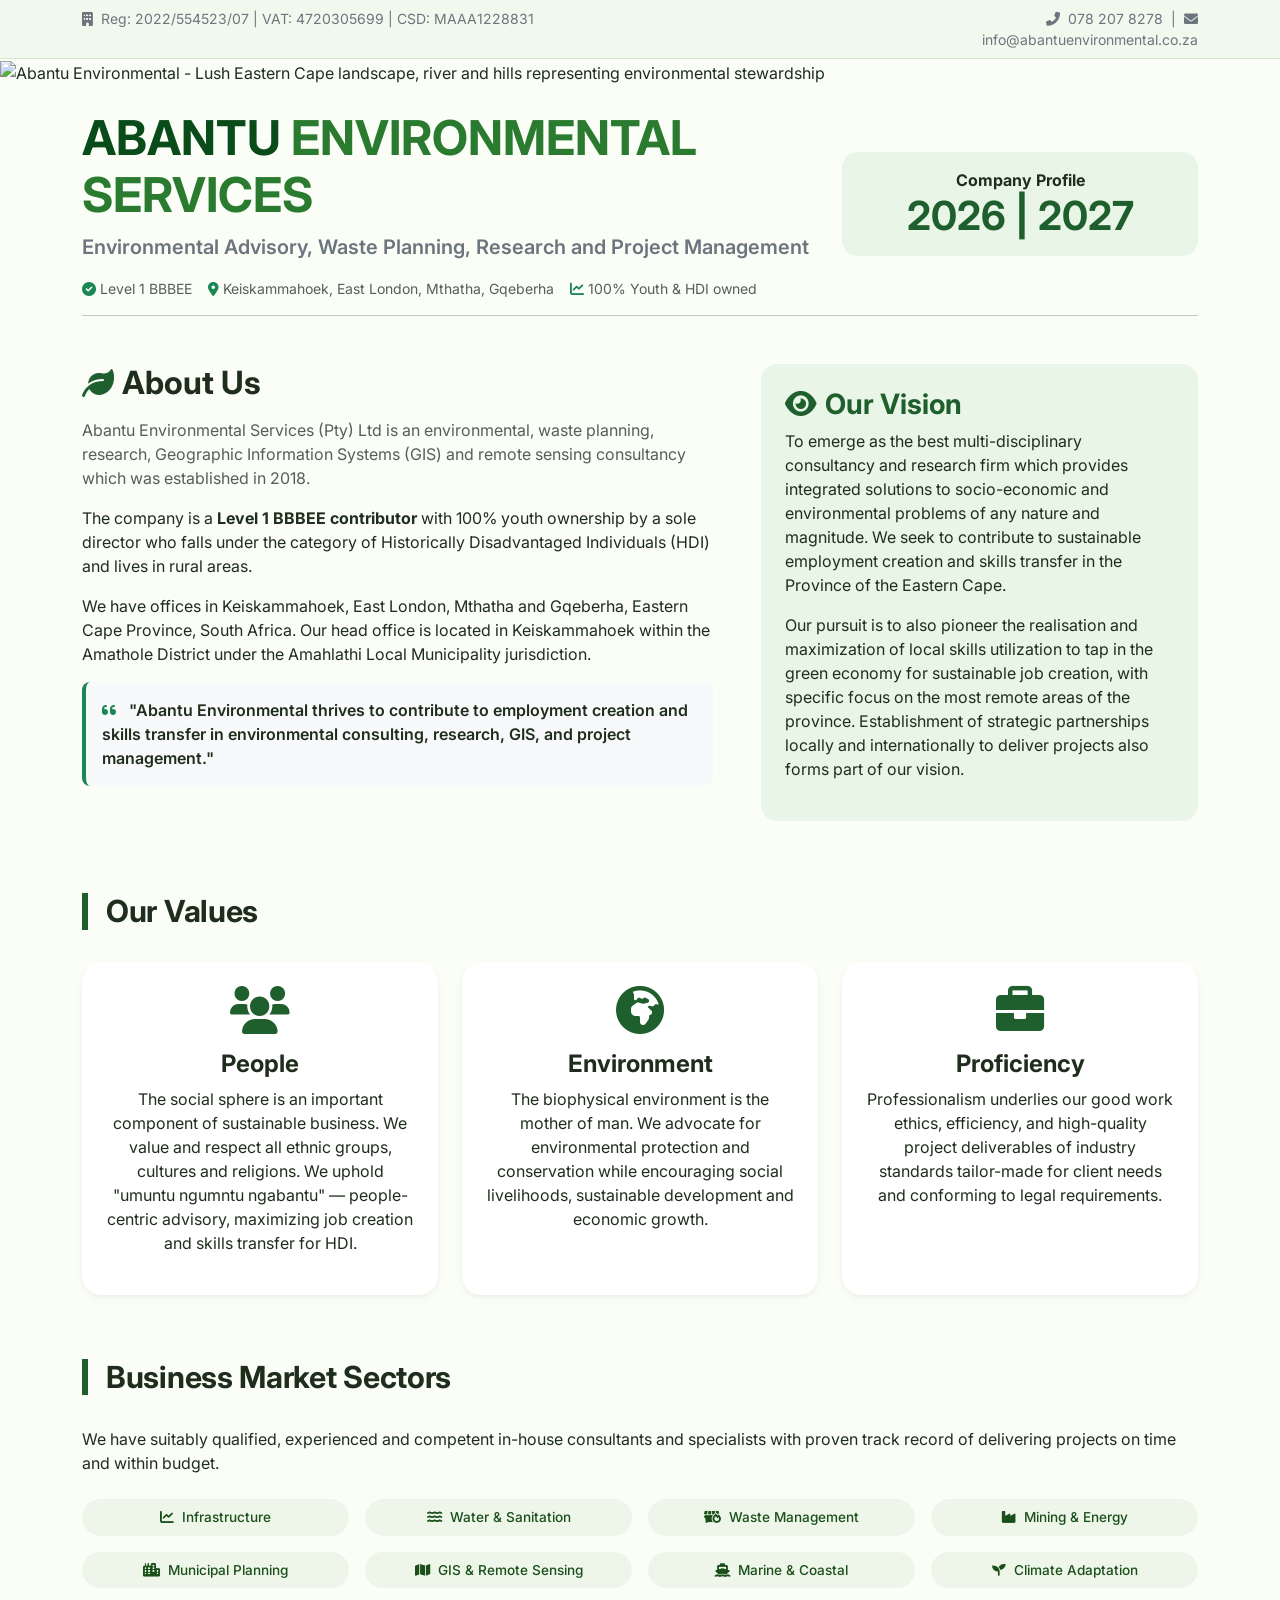
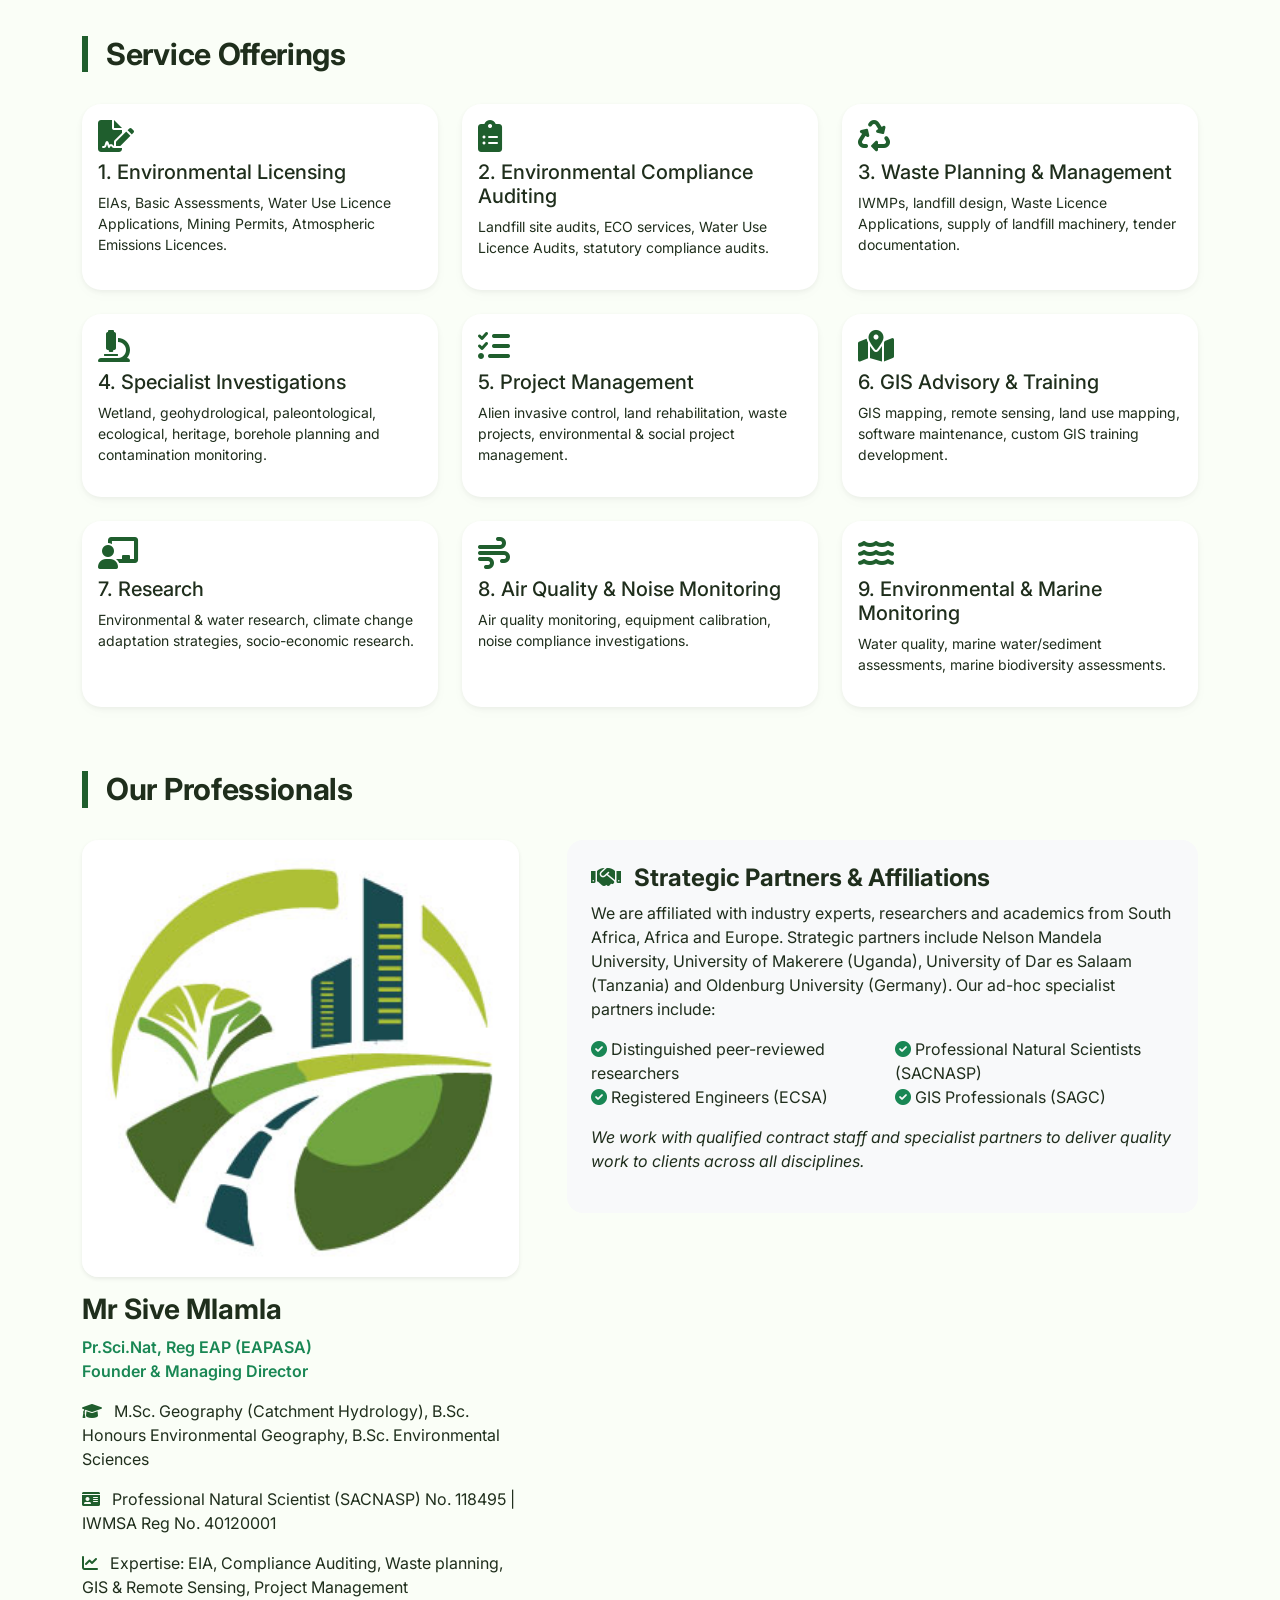
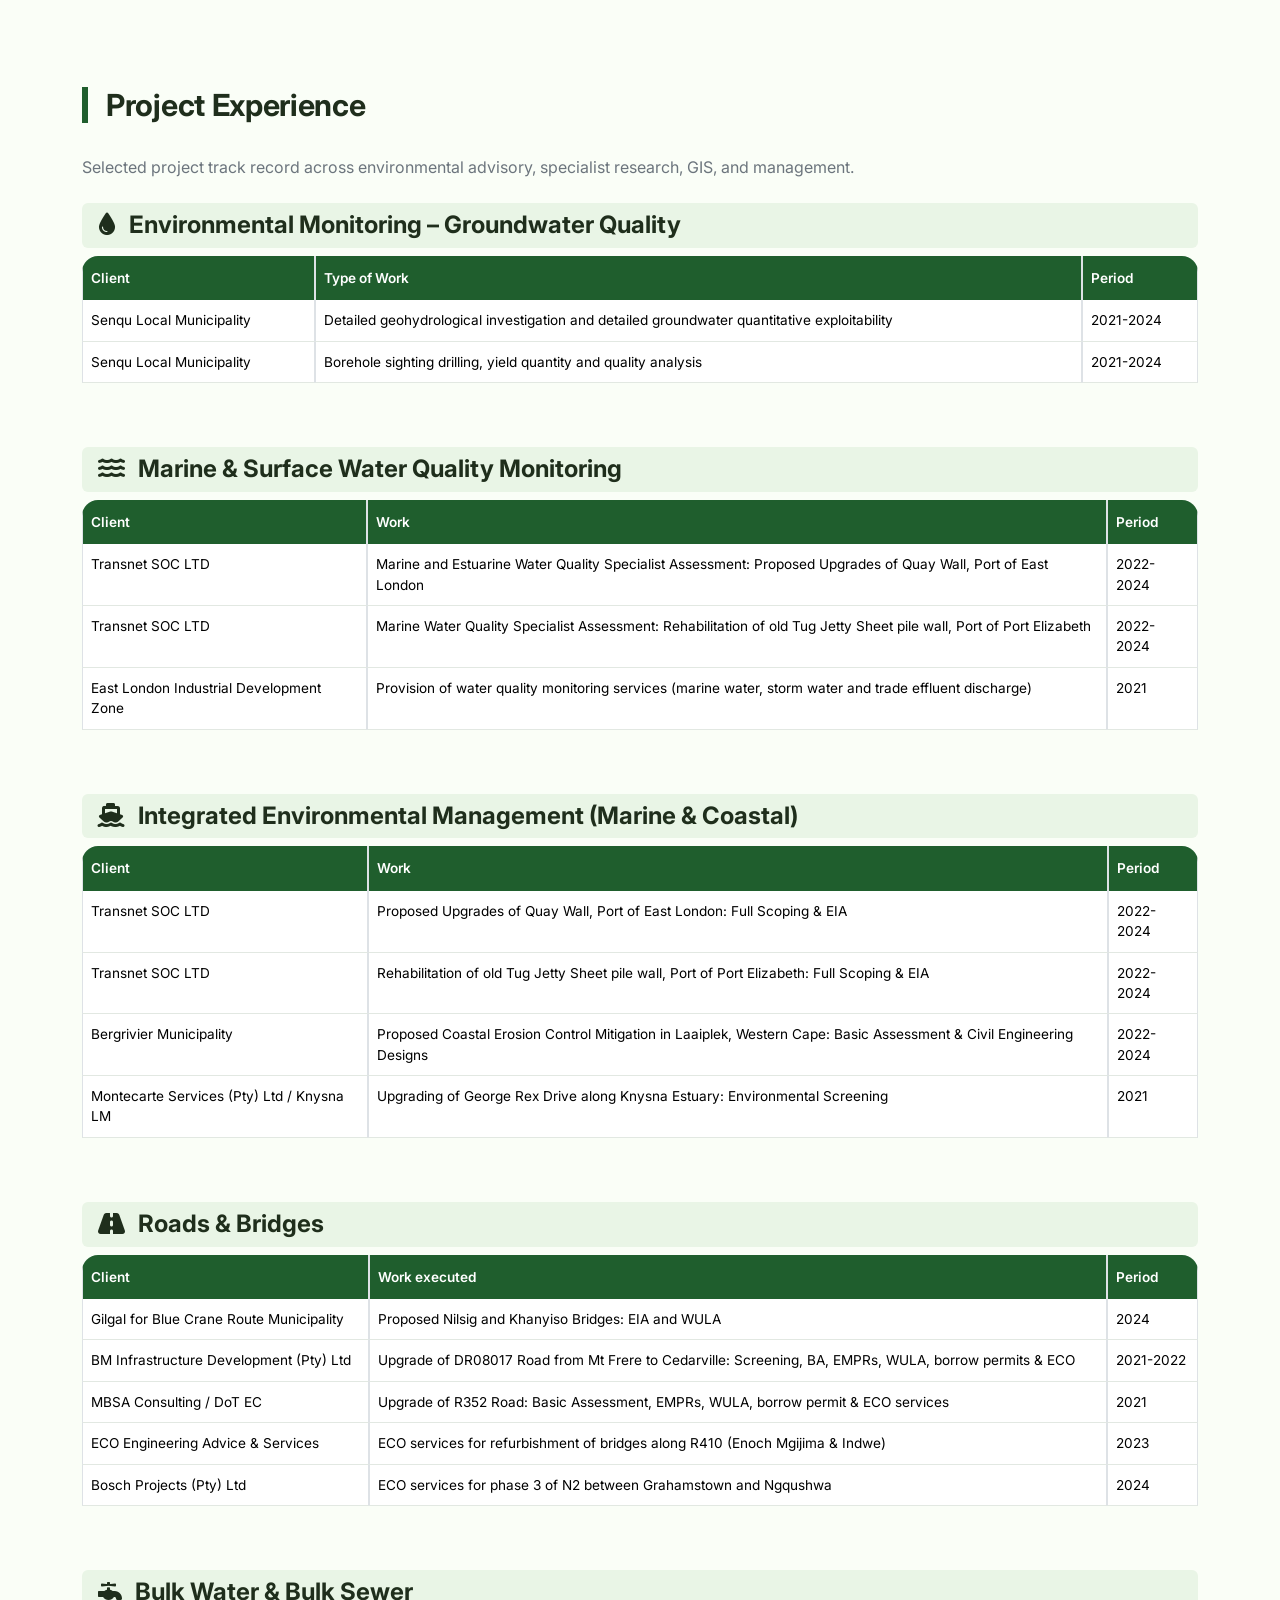
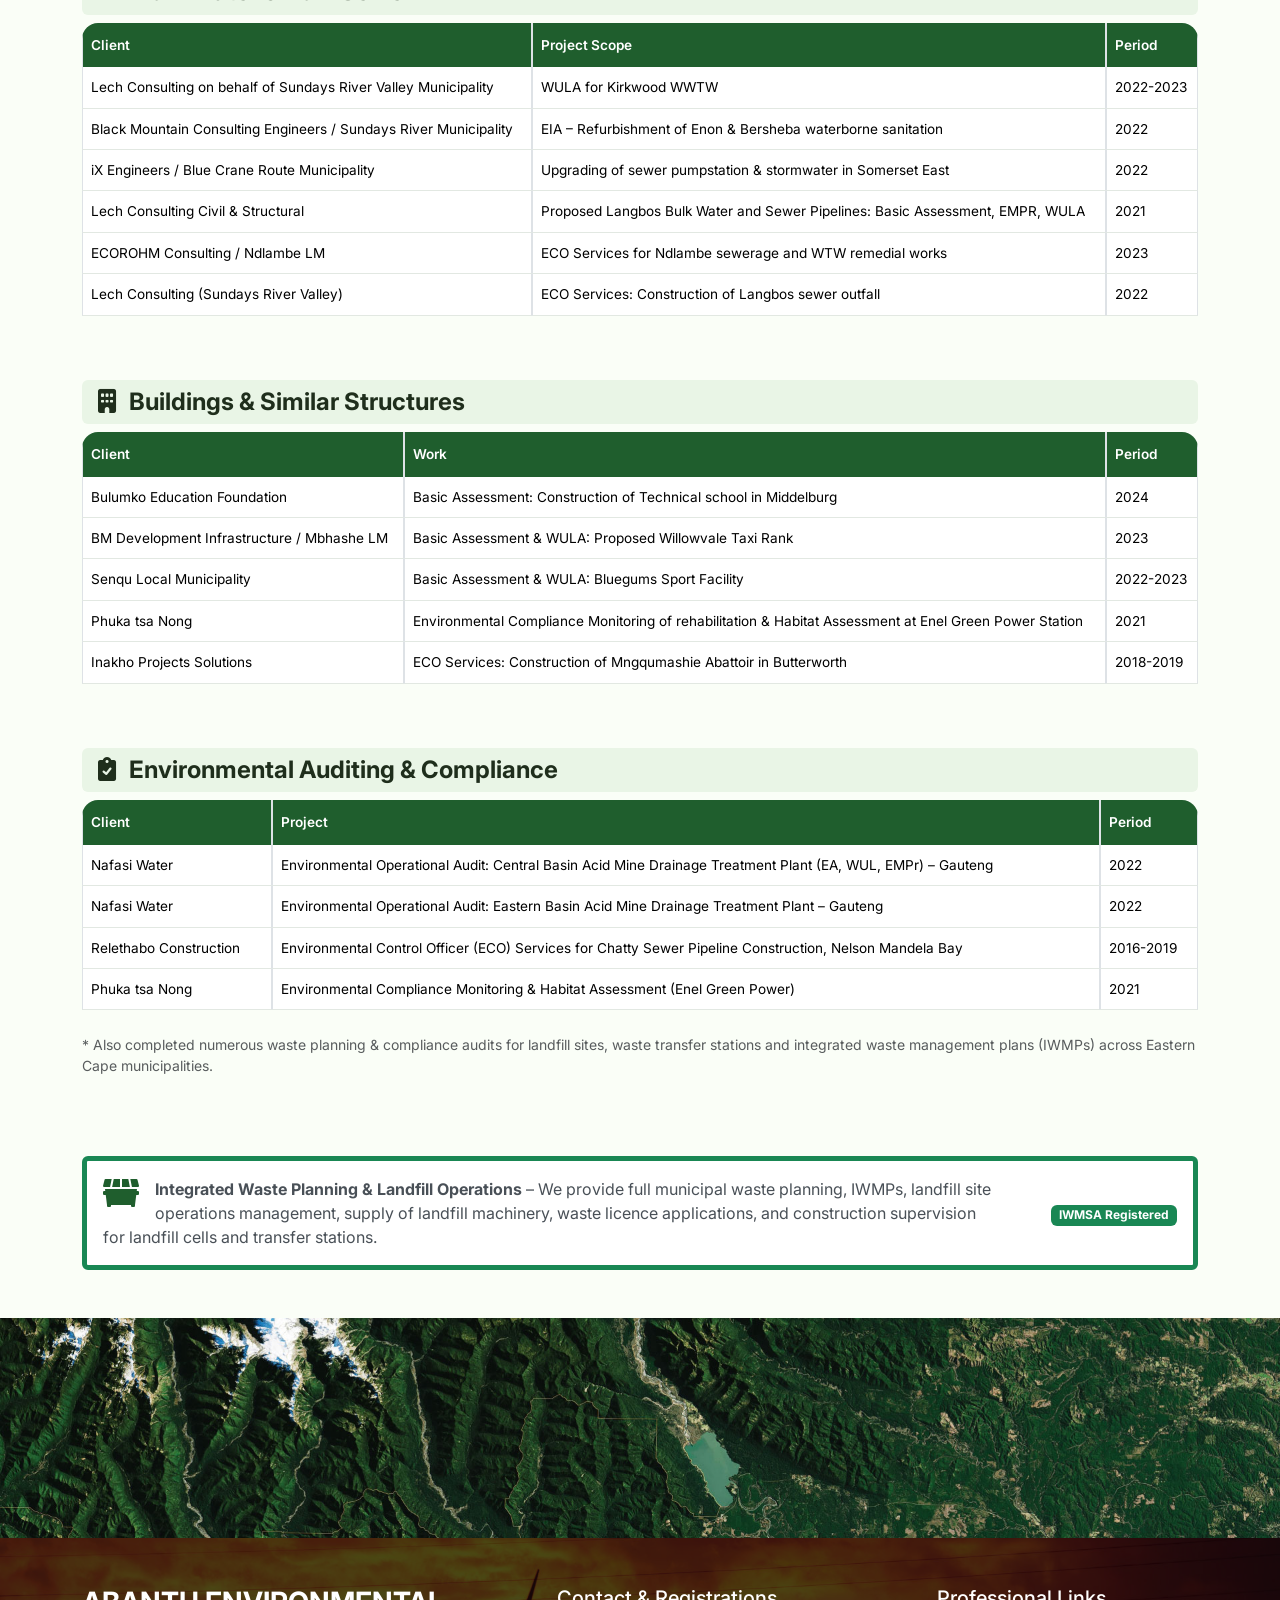
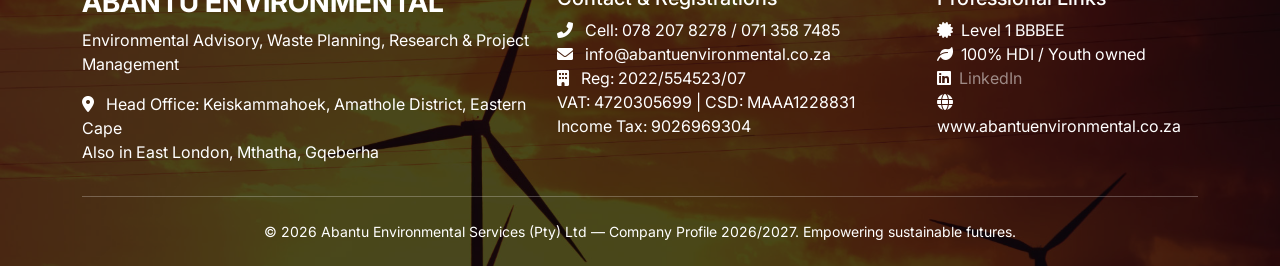
==== commit 5cf790b8: "Development Initial Commit" ====
--- a/index.html
+++ b/index.html
@@ -1,1252 +1,349 @@
-<!DOCTYPE HTML>
-<html lang="en-US">
-
+<!DOCTYPE html>
+<html lang="en">
 <head>
-	<meta charset="UTF-8">
-	<meta http-equiv="x-ua-compatible" content="ie=edge">
-	<title>Abantu Environmental Services</title>
-	<meta name="description" content="">
-	<meta name="viewport" content="width=device-width, initial-scale=1">
-	<!-- Favicon -->
-	<link rel="icon" type="image/png" sizes="56x56" href="assets/images/fav-icon/icon.png">
-
-	<!-- bootstrap CSS -->
-	<link rel="stylesheet" href="assets/css/bootstrap.min.css" type="text/css" media="all">
-	<!-- carousel CSS -->
-	<link rel="stylesheet" href="assets/css/owl.carousel.min.css" type="text/css" media="all">
-	<!-- animate CSS -->
-	<link rel="stylesheet" href="assets/css/animate.css" type="text/css" media="all">
-	<!-- animated-text CSS -->
-	<link rel="stylesheet" href="assets/css/animated-text.css" type="text/css" media="all">
-	<!-- font-awesome CSS -->
-	<link rel="stylesheet" href="assets/css/all.min.css" type="text/css" media="all">
-	<!-- font-flaticon CSS -->
-	<link rel="stylesheet" href="assets/css/flaticon.css" type="text/css" media="all">
-	<!-- theme-default CSS -->
-	<link rel="stylesheet" href="assets/css/theme-default.css" type="text/css" media="all">
-	<!-- meanmenu CSS -->
-	<link rel="stylesheet" href="assets/css/meanmenu.min.css" type="text/css" media="all">
-	<!-- transitions CSS -->
-	<link rel="stylesheet" href="assets/css/owl.transitions.css" type="text/css" media="all">
-	<!-- venobox CSS -->
-	<link rel="stylesheet" href="venobox/venobox.css" type="text/css" media="all">
-	<!-- bootstrap icons -->
-	<link rel="stylesheet" href="assets/css/bootstrap-icons.css" type="text/css" media="all">
+    <meta charset="UTF-8">
+    <meta name="viewport" content="width=device-width, initial-scale=1.0, user-scalable=yes">
+    <title>Abantu Environmental Services | Company Profile 2024/25</title>
+    <!-- Bootstrap 5 + Icons + Google Fonts -->
+    <link href="https://cdn.jsdelivr.net/npm/bootstrap@5.3.0-alpha1/dist/css/bootstrap.min.css" rel="stylesheet">
+    <link rel="stylesheet" href="https://cdnjs.cloudflare.com/ajax/libs/font-awesome/6.0.0-beta3/css/all.min.css">
+    <link href="https://fonts.googleapis.com/css2?family=Inter:opsz,wght@14..32,300;14..32,400;14..32,600;14..32,700;14..32,800&display=swap" rel="stylesheet">
 	<!-- Main Style CSS -->
 	<link rel="stylesheet" href="assets/css/style.css" type="text/css" media="all">
-	<!-- responsive CSS -->
-	<link rel="stylesheet" href="assets/css/responsive.css" type="text/css" media="all">	
-	<!-- modernizr js -->
-	<script src="assets/js/vendor/modernizr-3.5.0.min.js"></script>
 </head>
-
 <body>
 
-	<!-- loder -->
-	<div class="loader-wrapper">
-		<span class="loader"></span>
-		<div class="loder-section left-section"></div>
-		<div class="loder-section right-section"></div>
-	</div>
-
-
-<!--==================================================-->
-<!-- Start AES Top Header Area -->
-<!--==================================================-->
-<div class="top-header-area">
-	<div class="container">
-		<div class="row align-items-center">
-			<div class="col-lg-6 col-md-6">
-				<div class="top-header-info">
-					<ul>
-						<li><i class="bi bi-geo-alt"></i>Eastern Cape - South Africa</li>
-						<li><i class="bi bi-envelope-open"></i>info@abantuenvironmental.co.za</li>
-					</ul>
-				</div>
+<!-- Top bar with registration details -->
+<div class="contact-strip py-2 d-none d-md-block">
+    <div class="container">
+        <div class="row small text-secondary">
+            <div class="col-md-8">
+                <i class="fas fa-building me-1"></i> Reg: 2022/554523/07 | VAT: 4720305699 | CSD: MAAA1228831
+            </div>
+            <div class="col-md-4 text-md-end">
+                <i class="fas fa-phone-alt me-1"></i> 078 207 8278 &nbsp;|&nbsp; <i class="fas fa-envelope"></i> info@abantuenvironmental.co.za
+            </div>
+        </div>
+    </div>
+</div>
+
+<!-- ================= MAIN HEADER IMAGE ================= -->
+<div class="hero-header-img">
+    <img src="assets/images/home-images/main-header.jpg" 
+         alt="Abantu Environmental - Lush Eastern Cape landscape, river and hills representing environmental stewardship" 
+         class="img-fluid w-100">
+</div>
+
+<!-- Header / Hero content (company name and profile) -->
+<div class="container pt-4 pb-2">
+    <div class="row align-items-center">
+        <div class="col-md-8">
+            <h1 class="display-5 fw-bold" style="color: #0a4b1a;">ABANTU <span style="color:#2a7a2f;">ENVIRONMENTAL SERVICES</span></h1>
+            <p class="lead fw-semibold text-secondary">Environmental Advisory, Waste Planning, Research and Project Management</p>
+            <div class="d-flex flex-wrap gap-3 mt-2 small text-muted">
+                <span><i class="fas fa-check-circle text-success"></i> Level 1 BBBEE</span>
+                <span><i class="fas fa-map-marker-alt text-success"></i> Keiskammahoek, East London, Mthatha, Gqeberha</span>
+                <span><i class="fas fa-chart-line text-success"></i> 100% Youth & HDI owned</span>
+            </div>
+        </div>
+        <div class="col-md-4 text-md-end mt-3 mt-md-0">
+            <div class="bg-brand-soft p-3 rounded-4 text-center">
+                <span class="fw-bold">Company Profile</span><br>
+                <span class="display-6 fw-bold brand-green">2026 | 2027</span>
+            </div>
+        </div>
+    </div>
+    <hr class="my-3 opacity-25">
+</div>
+
+<!-- About + Vision section -->
+<div class="container py-4">
+    <div class="row g-5">
+        <div class="col-lg-7">
+            <div class="d-flex align-items-center gap-2 mb-3"><i class="fas fa-leaf fa-2x brand-green"></i><h2 class="mb-0 fw-bold">About Us</h2></div>
+            <p class="text-muted">Abantu Environmental Services (Pty) Ltd is an environmental, waste planning, research, Geographic Information Systems (GIS) and remote sensing consultancy which was established in 2018.</p>
+            <p>The company is a <strong>Level 1 BBBEE contributor</strong> with 100% youth ownership by a sole director who falls under the category of Historically Disadvantaged Individuals (HDI) and lives in rural areas.</p>
+            <p>We have offices in Keiskammahoek, East London, Mthatha and Gqeberha, Eastern Cape Province, South Africa. Our head office is located in Keiskammahoek within the Amathole District under the Amahlathi Local Municipality jurisdiction.</p>
+            <div class="mt-3 bg-light p-3 rounded-3 border-start border-4 border-success">
+                <i class="fas fa-quote-left text-success me-2"></i> <span class="fw-semibold">"Abantu Environmental thrives to contribute to employment creation and skills transfer in environmental consulting, research, GIS, and project management."</span>
+            </div>
+        </div>
+        <div class="col-lg-5">
+            <div class="bg-brand-soft p-4 rounded-4 h-100">
+                <h3 class="fw-bold brand-green"><i class="fas fa-eye me-2"></i>Our Vision</h3>
+                <p>To emerge as the best multi-disciplinary consultancy and research firm which provides integrated solutions to socio-economic and environmental problems of any nature and magnitude. We seek to contribute to sustainable employment creation and skills transfer in the Province of the Eastern Cape.</p>
+                <p>Our pursuit is to also pioneer the realisation and maximization of local skills utilization to tap in the green economy for sustainable job creation, with specific focus on the most remote areas of the province. Establishment of strategic partnerships locally and internationally to deliver projects also forms part of our vision.</p>
+            </div>
+        </div>
+    </div>
+</div>
+
+<!-- Our Values section -->
+<div class="container py-5">
+    <h2 class="section-title">Our Values</h2>
+    <div class="row g-4">
+        <div class="col-md-4">
+            <div class="value-card p-4 h-100 text-center">
+                <i class="fas fa-users fa-3x brand-green mb-3"></i>
+                <h4 class="fw-bold">People</h4>
+                <p>The social sphere is an important component of sustainable business. We value and respect all ethnic groups, cultures and religions. We uphold "umuntu ngumntu ngabantu" — people-centric advisory, maximizing job creation and skills transfer for HDI.</p>
+            </div>
+        </div>
+        <div class="col-md-4">
+            <div class="value-card p-4 h-100 text-center">
+                <i class="fas fa-globe-africa fa-3x brand-green mb-3"></i>
+                <h4 class="fw-bold">Environment</h4>
+                <p>The biophysical environment is the mother of man. We advocate for environmental protection and conservation while encouraging social livelihoods, sustainable development and economic growth.</p>
+            </div>
+        </div>
+        <div class="col-md-4">
+            <div class="value-card p-4 h-100 text-center">
+                <i class="fas fa-briefcase fa-3x brand-green mb-3"></i>
+                <h4 class="fw-bold">Proficiency</h4>
+                <p>Professionalism underlies our good work ethics, efficiency, and high-quality project deliverables of industry standards tailor-made for client needs and conforming to legal requirements.</p>
+            </div>
+        </div>
+    </div>
+</div>
+
+<!-- Business Market Sectors & Service Offerings -->
+<div class="container py-3">
+    <div class="row">
+        <div class="col-12">
+            <h2 class="section-title">Business Market Sectors</h2>
+            <p class="mb-4">We have suitably qualified, experienced and competent in-house consultants and specialists with proven track record of delivering projects on time and within budget.</p>
+        </div>
+    </div>
+    <div class="row g-3">
+        <div class="col-md-12">
+            <div class="row row-cols-2 row-cols-md-4 g-3">
+                <div class="col"><div class="badge-service text-center"><i class="fas fa-chart-line me-1"></i> Infrastructure</div></div>
+                <div class="col"><div class="badge-service text-center"><i class="fas fa-water me-1"></i> Water & Sanitation</div></div>
+                <div class="col"><div class="badge-service text-center"><i class="fas fa-dumpster-fire me-1"></i> Waste Management</div></div>
+                <div class="col"><div class="badge-service text-center"><i class="fas fa-industry me-1"></i> Mining & Energy</div></div>
+                <div class="col"><div class="badge-service text-center"><i class="fas fa-city me-1"></i> Municipal Planning</div></div>
+                <div class="col"><div class="badge-service text-center"><i class="fas fa-map me-1"></i> GIS & Remote Sensing</div></div>
+                <div class="col"><div class="badge-service text-center"><i class="fas fa-ship me-1"></i> Marine & Coastal</div></div>
+                <div class="col"><div class="badge-service text-center"><i class="fas fa-seedling me-1"></i> Climate Adaptation</div></div>
+            </div>
+        </div>
+    </div>
+
+    <!-- SERVICE OFFERINGS (9 areas) -->
+    <div class="mt-5">
+        <h2 class="section-title">Service Offerings</h2>
+        <div class="row g-4">
+            <div class="col-md-6 col-lg-4"><div class="card-service p-3 h-100"><i class="fas fa-file-signature fa-2x brand-green mb-2"></i><h5>1. Environmental Licensing</h5><p class="small">EIAs, Basic Assessments, Water Use Licence Applications, Mining Permits, Atmospheric Emissions Licences.</p></div></div>
+            <div class="col-md-6 col-lg-4"><div class="card-service p-3 h-100"><i class="fas fa-clipboard-list fa-2x brand-green mb-2"></i><h5>2. Environmental Compliance Auditing</h5><p class="small">Landfill site audits, ECO services, Water Use Licence Audits, statutory compliance audits.</p></div></div>
+            <div class="col-md-6 col-lg-4"><div class="card-service p-3 h-100"><i class="fas fa-recycle fa-2x brand-green mb-2"></i><h5>3. Waste Planning & Management</h5><p class="small">IWMPs, landfill design, Waste Licence Applications, supply of landfill machinery, tender documentation.</p></div></div>
+            <div class="col-md-6 col-lg-4"><div class="card-service p-3 h-100"><i class="fas fa-microscope fa-2x brand-green mb-2"></i><h5>4. Specialist Investigations</h5><p class="small">Wetland, geohydrological, paleontological, ecological, heritage, borehole planning and contamination monitoring.</p></div></div>
+            <div class="col-md-6 col-lg-4"><div class="card-service p-3 h-100"><i class="fas fa-tasks fa-2x brand-green mb-2"></i><h5>5. Project Management</h5><p class="small">Alien invasive control, land rehabilitation, waste projects, environmental & social project management.</p></div></div>
+            <div class="col-md-6 col-lg-4"><div class="card-service p-3 h-100"><i class="fas fa-map-marked-alt fa-2x brand-green mb-2"></i><h5>6. GIS Advisory & Training</h5><p class="small">GIS mapping, remote sensing, land use mapping, software maintenance, custom GIS training development.</p></div></div>
+            <div class="col-md-6 col-lg-4"><div class="card-service p-3 h-100"><i class="fas fa-chalkboard-teacher fa-2x brand-green mb-2"></i><h5>7. Research</h5><p class="small">Environmental & water research, climate change adaptation strategies, socio-economic research.</p></div></div>
+            <div class="col-md-6 col-lg-4"><div class="card-service p-3 h-100"><i class="fas fa-wind fa-2x brand-green mb-2"></i><h5>8. Air Quality & Noise Monitoring</h5><p class="small">Air quality monitoring, equipment calibration, noise compliance investigations.</p></div></div>
+            <div class="col-md-6 col-lg-4"><div class="card-service p-3 h-100"><i class="fas fa-water fa-2x brand-green mb-2"></i><h5>9. Environmental & Marine Monitoring</h5><p class="small">Water quality, marine water/sediment assessments, marine biodiversity assessments.</p></div></div>
+        </div>
+    </div>
+</div>
+
+<!-- Our Professionals Section -->
+<div class="container py-5">
+    <h2 class="section-title">Our Professionals</h2>
+    <div class="row g-5 align-items-start">
+        <div class="col-md-5">
+            <div class="mb-3">
+				<img src="assets/images/home-images/company-team.jpg" alt="Mr Sive Mlamla and Abantu Environmental team" class="img-fluid rounded-4 shadow-sm" style="width: 100%; object-fit: cover; aspect-ratio: 1/1;">
 			</div>
-			<div class="col-lg-6 col-md-6">
-				<div class="top-header-right">
-					<div class="top-header-contact">
-						<span><i class="bi bi-telephone-fill"></i>078 207 8278 / 071 358 7485</span>
-					</div>
-					<div class="top-header-social-icon">
-						<ul>
-							<li><a href="#"><i class="fab fa-facebook-f"></i></a></li>
-							<li><a href="#"><i class="fab fa-twitter"></i></a></li>
-							<li><a href="#"><i class="fab fa-linkedin-in"></i></a></li>
-							<li><a href="#"><i class="fab fa-pinterest-p"></i></a></li>
-						</ul>
-					</div>
-				</div>
-			</div>
-		</div>
-	</div>
-</div>
-<!--==================================================-->
-<!-- End AES Top Header Area -->
-<!--==================================================-->
-
-
-
-<!--==================================================-->
-<!-- Start AES Header Area -->
-<!--==================================================-->
-<div class="header-area" id="sticky-header">
-	<div class="container">
-		<div class="row align-items-center">
-			<div class="col-lg-3">
-				<div class="header-logo">
-					<a href="index.html"><img src="assets/images/home1/logo-w.png" alt="logo"></a>
-				</div>
-			</div>
-			<div class="col-lg-9">
-				<div class="header-menu">
-					<ul>
-						<li><a href="#">Home</a></li>
-						<li><a href="#about">About</a></li>
-						<li><a href="#services">Service</a></li>
-						<li><a href="#team">Team</a></li>
-						<li><a href="contact.html">Contact</a></li>
-					</ul>
-				</div>
-			</div>
-		</div>
-	</div>
-</div>
-<!--==================================================-->
-<!-- End AES Header Area -->
-<!--==================================================-->
-
-
-
-
-<!--==================================================-->
-<!-- Start Main Menu Area -->
-<!--==================================================-->
-<div class="mobile-menu-area sticky d-sm-block d-md-block d-lg-none ">
-	<div class="mobile-menu">
-		<nav class="header-menu">
-			<ul class="nav_scroll">
-				<li><a href="#">Home</a></li>
-				<li><a href="#about">About</a></li>
-				<li><a href="#services">Service</a></li>
-				<li><a href="#team">Team</a></li>
-				<li><a href="contact.html">Contact</a></li>
-			</ul>
-		</nav>
-	</div>
-</div>
-<!--==================================================-->
-<!-- End Main Menu Area -->
-<!--==================================================-->
-
-
-
-
-<!--==================================================-->
-<!-- Start AES Hero Area -->
-<!--==================================================-->
-<div class="hero-slides owl-carousel">	
-	<div class="hero-area d-flex align-items-center">
-		<div class="container">
-			<div class="row align-items-center">
-				<div class="col-lg-12">
-					<div class="hero-content">
-						<h4 class="sub-title" data-animation="fadeInUp" data-delay="100ms">Natural Environment</h4>
-						<h1 class="main-title" data-animation="fadeInUp" data-delay="400ms">Abantu Environmental Services</h1>
-						<h1 class="main-title-2" data-animation="fadeInUp" data-delay="600ms" data-duration="1000ms">Growth & Development</h1>
-						<p class="hero-desc" data-animation="fadeInUp" data-delay="800ms" data-duration="1000ms">Thrives to contribute to creation of employment opportunities and skill
-								transfer to tertiary institution students and graduates in the field of environmental consulting,
-								research, GIS, and project management.
-								</p>
-					</div>
-					<div class="echofy-button" data-animation="fadeInUp" data-delay="1000ms">
-						<a href="contact.html">Let’s Talk <img src="assets/images/home1/button-shape.png" alt=""></a>
-						<img class="two" src="assets/images/home1/button-shape-2.png" alt="">
-					</div>		
-					<div class="echofy-button" data-animation="fadeInUp" data-delay="1000ms">
-						<a href="#about">Read More</a>
-					</div>	
-				</div>
-			</div>
-		</div>
-		<div class="hero-social-icon" data-animation="fadeInLeft" data-delay="1000ms">
-			<ul>
-	            <li><a href="#"><i class="fab fa-facebook-f"></i></a></li>
-				<li><a href="#"><i class="fab fa-twitter"></i></a></li>
-				<li><a href="#"><i class="fab fa-linkedin-in"></i></a></li>
-				<li class="text">Follow Us</li>
-			</ul>
-		</div>
-	</div>	
-	<div class="hero-area hero-style d-flex align-items-center">
-		<div class="container">
-			<div class="row align-items-center">
-				<div class="col-lg-12">
-					<div class="hero-content">
-						<h4 class="sub-title" data-animation="fadeInUp" data-delay="100ms">Natural Environment</h4>
-						<h1 class="main-title" data-animation="fadeInUp" data-delay="400ms">Abantu Environmental Services</h1>
-						<h1 class="main-title-2" data-animation="fadeInUp" data-delay="600ms">Multi-Disciplinary Consultancy</h1>
-						<p class="hero-desc" data-animation="fadeInUp" data-delay="800ms">Providing integrated solutions to socio-economic and environmental problems of any nature
-								and magnitude.</p>
-					</div>
-					<div class="echofy-button" data-animation="fadeInUp" data-delay="1000ms">
-						<a href="contact.html">Let’s Talk <img src="assets/images/home1/button-shape.png" alt=""></a>
-						<img class="two" src="assets/images/home1/button-shape-2.png" alt="">
-					</div>		
-					<div class="echofy-button" data-animation="fadeInUp" data-delay="1000ms">
-						<a href="#about">Read More</a>
-					</div>		
-				</div>
-			</div>
-		</div>
-		<div class="hero-social-icon" data-animation="fadeInLeft" data-delay="1000ms">
-			<ul>
-	            <li><a href="#"><i class="fab fa-facebook-f"></i></a></li>
-				<li><a href="#"><i class="fab fa-twitter"></i></a></li>
-				<li><a href="#"><i class="fab fa-linkedin-in"></i></a></li>
-				<li class="text">Follow Us</li>
-			</ul>
-		</div>
-	</div>		
-</div>
-<!--==================================================-->
-<!-- End AES Hero Area -->
-<!--==================================================-->
-
-
-<!--==================================================-->
-<!-- Start AES Text Area -->
-<!--==================================================-->
-<section class="echofy-text-section"  data-cues="zoomIn">
-	<div class="inner-container">
-		<div class="marquee">
-			<div class="marquee-block"> 
-				<!-- content-box -->
-				<div class="content-box">
-					<h6 class="title"><span><img src="assets/images/home1/text-shape.png" alt="">
-						<a href="./assets/documents/EC_CMP_Gazette_Version_November_2025.pdf" target="_blank" download>
-						Download EC CMP Gazette Version November</a></span></h6>
-				</div>
-				<!-- content-box -->
-				<div class="content-box">
-					<h6 class="title"><span><img src="assets/images/home1/text-shape.png" alt="">
-						<a href="./assets/documents/EC_CMP_Gazzette_for_Public_Comments.pdf" target="_blank" download>
-							Download EC CMP Gazette for Public Comment</a></span></h6>
-				</div>
-				<!-- content-box -->
-				<div class="content-box">
-					<h6 class="title"><span><img src="assets/images/home1/text-shape.png" alt="">
-						<a href="./assets/documents/DSR Walmer Housing development.pdf" target="_blank" download>
-							Download DSR Walmer Housing Development</a></span></h6>
-				</div>
-				<!-- content-box -->
-				<div class="content-box">
-					<h6 class="title"><span><img src="assets/images/home1/text-shape.png" alt="">
-						<a href="./assets/documents/Appendix A_SSVR.pdf" target="_blank" download>
-							Download Appendix A SSVR</a></span></h6>
-				</div>
-				<!-- content-box -->
-				<div class="content-box">
-					<h6 class="title"><span><img src="assets/images/home1/text-shape.png" alt="">
-						<a href="./assets/documents/Appendix B_Declaration of Independence by EAP.pdf" target="_blank" download>
-							Download Appendix B Declaration of Independence by EAP</a></span></h6>
-				</div>
-				<!-- content-box -->
-				<div class="content-box">
-					<h6 class="title"><span><img src="assets/images/home1/text-shape.png" alt="">
-						<a href="./assets/documents/Appendix B_EAP'S CV.pdf" target="_blank" download>
-							Download Appendix B EAP'S CV</a></span></h6>
-				</div>
-				<!-- content-box -->
-				<div class="content-box">
-					<h6 class="title"><span><img src="assets/images/home1/text-shape.png" alt="">
-						<a href="./assets/documents/Appendix C_Screening Tool Report.pdf" target="_blank" download>
-							Download Appendix C Screening Tool Report</a></span></h6>
-				</div>
-			</div>
-			<div class="marquee-block"> 
-				<!-- content-box -->
-				<div class="content-box">
-					<h6 class="title"><span><img src="assets/images/home1/text-shape.png" alt="">
-						<a href="./assets/documents/EC_CMP_Gazette_Version_November_2025.pdf" target="_blank" download>
-						Download EC CMP Gazette Version November</a></span></h6>
-				</div>
-				<!-- content-box -->
-				<div class="content-box">
-					<h6 class="title"><span><img src="assets/images/home1/text-shape.png" alt="">
-						<a href="./assets/documents/EC_CMP_Gazzette_for_Public_Comments.pdf" target="_blank" download>
-							Download EC CMP Gazette for Public Comment</a></span></h6>
-				</div>
-				<!-- content-box -->
-				<div class="content-box">
-					<h6 class="title"><span><img src="assets/images/home1/text-shape.png" alt="">
-						<a href="./assets/documents/DSR Walmer Housing development.pdf" target="_blank" download>
-							Download DSR Walmer Housing Development</a></span></h6>
-				</div>
-				<!-- content-box -->
-				<div class="content-box">
-					<h6 class="title"><span><img src="assets/images/home1/text-shape.png" alt="">
-						<a href="./assets/documents/Appendix A_SSVR.pdf" target="_blank" download>
-							Download Appendix A SSVR</a></span></h6>
-				</div>
-				<!-- content-box -->
-				<div class="content-box">
-					<h6 class="title"><span><img src="assets/images/home1/text-shape.png" alt="">
-						<a href="./assets/documents/Appendix B_Declaration of Independence by EAP.pdf" target="_blank" download>
-							Download Appendix B Declaration of Independence by EAP</a></span></h6>
-				</div>
-				<!-- content-box -->
-				<div class="content-box">
-					<h6 class="title"><span><img src="assets/images/home1/text-shape.png" alt="">
-						<a href="./assets/documents/Appendix B_EAP'S CV.pdf" target="_blank" download>
-							Download Appendix B EAP'S CV</a></span></h6>
-				</div>
-				<!-- content-box -->
-				<div class="content-box">
-					<h6 class="title"><span><img src="assets/images/home1/text-shape.png" alt="">
-						<a href="./assets/documents/Appendix C_Screening Tool Report.pdf" target="_blank" download>
-							Download Appendix C Screening Tool Report</a></span></h6>
-				</div>
-			</div>
-	  	</div>
-	</div>
-</section>
-
-<!--==================================================-->
-<!-- End AES Text Area -->
-<!--==================================================-->
-
-
-
-<!--==================================================-->
-<!-- Strat AES About Area -->
-<!--==================================================-->
-<section id="about">
-	<div class="about-area">
-		<div class="container">
-			<div class="row align-items-center">
-				<div class="col-lg-6">
-					<div class="about-thumb">
-						<img src="assets/images/home-images/volunteer-work.jpg" alt="">
-					</div>
-				</div>
-				<div class="col-lg-6">
-					<div class="about-right">
-						<div class="section-title left">
-							<h4><img src="assets/images/home1/section-shape.png" alt="">About AES</h4>
-							<h1>Abantu Environmental Services</h1>
-						</div>
-						<div class="single-about-box">
-							<div class="about-box-icon">
-								<img src="assets/images/home1/about-icon-1.png" alt="">
-							</div>
-							<div class="about-box-content">
-								<h4>About Us</h4>
-								<p>Abantu Environmental Services (Pty) Ltd is a multidisciplinary consultancy specializing in environmental management, 
-								waste planning, GIS, remote sensing, and scientific research. Established in 2018, the 100% youth-owned Level 1 BBBEE company is dedicated to sustainable development and job creation in rural communities across the Eastern Cape.</p>
-							</div>
-						</div>					
-						<div class="single-about-box">
-							<div class="about-box-icon">
-								<img src="assets/images/home1/about-icon-2.png" alt="">
-							</div>
-							<div class="about-box-content">
-								<h4>Our Vision</h4>
-								<p>Our vision is to be a leading consultancy and research firm that delivers integrated solutions to complex socio-economic and environmental challenges while fostering sustainable employment and skills development in the Eastern Cape.</p>
-							</div>
-						</div>
-						<div class="echofy-button">
-							<a href="about.html">More About <img src="assets/images/home1/button-shape.png" alt=""></a>
-							<img class="two" src="assets/images/home1/button-shape-2.png" alt="">
-						</div>	
-						<div class="about-shape-1">
-							<img src="assets/images/home1/about-shape-1.png" alt="">
-						</div>                   
-						<div class="about-shape-2">
-							<img src="assets/images/home1/about-shape-2.png" alt="">
-						</div>
-					</div>
-				</div>
-			</div>
-		</div>
-	</div>
-</section>
-<!--==================================================-->
-<!-- End AES About Area -->
-<!--==================================================-->
-
-
-
-<!--==================================================-->
-<!-- Strat AES Service Area -->
-<!--==================================================-->
-<section id="services">
-	<div class="service-area">
-		<div class="container">
-			<div class="row">
-				<div class="col-lg-9">
-					<div class="section-title left">
-						<h4><img src="assets/images/home1/section-shape.png" alt="">Our Services </h4>
-						<h1>AES Provide Environment</h1>
-						<h1>Best Leading Services</h1>
-					</div>
-				</div>
-				<div class="col-lg-3"></div>
-			</div>
-			<div class="row">
-				<div class="service-list-1 owl-carousel">
-					<div class="col-lg-12">
-						<div class="single-service-box">
-							<div class="service-content">
-								<div class="service-content-icon">
-									<img src="assets/images/home1/service-icon1.png" alt="">
-								</div>
-								<h4>Ocean Cleaning</h4>
-								<p>We promote marine conservation through ocean cleaning initiatives that reduce pollution and protect aquatic ecosystems.</p>
-							</div>
-							<div class="service-thumb">
-								<img src="assets/images/home-images/ocean-cleaning.jpg" alt="">
-							</div>
-							<div class="service-box-shape">
-								<img src="assets/images/home1/service-box-shape.png" alt="">
-							</div>
-						</div>
-					</div>			  
-					<div class="col-lg-12">
-						<div class="single-service-box">
-						<div class="service-content">
-							<div class="service-content-icon">
-								<img src="assets/images/home1/service-icon1.png" alt="">
-							</div>
-							<h4>Environmental Licensing</h4>
-							<p>We assist clients with obtaining environmental permits and licenses to ensure compliance with all regulatory requirements.</p>
-						</div>
-						<div class="service-thumb">
-							<img src="assets/images/home-images/environmental-licensing.jpg" alt="">
-						</div>
-						<div class="service-box-shape">
-							<img src="assets/images/home1/service-box-shape.png" alt="">
-						</div>
-						</div>
-					</div>		  
-					<div class="col-lg-12">
-						<div class="single-service-box">
-							<div class="service-content">
-								<div class="service-content-icon">
-									<img src="assets/images/home1/service-icon1.png" alt="">
-								</div>
-								<h4>GIS Remote Sensing</h4>
-								<p>Providing advanced GIS and remote sensing solutions for accurate mapping, monitoring, and environmental analysis.</p>
-							</div>
-							<div class="service-thumb">
-								<img src="assets/images/home-images/gis-remote-sensing.jpg" alt="">
-							</div>
-							<div class="service-box-shape">
-								<img src="assets/images/home1/service-box-shape.png" alt="">
-							</div>
-						</div>
-					</div>
-					<div class="col-lg-12">
-						<div class="single-service-box">
-						<div class="service-content">
-							<div class="service-content-icon">
-								<img src="assets/images/home1/service-icon1.png" alt="">
-							</div>
-							<h4>Waste Recycling</h4>
-							<p>We implement sustainable waste recycling programs that minimize landfill use and support a circular economy.</p>
-						</div>
-						<div class="service-thumb">
-							<img src="assets/images/home-images/cleaning-environment.jpg" alt="">
-						</div>
-						<div class="service-box-shape">
-							<img src="assets/images/home1/service-box-shape.png" alt="">
-						</div>
-						</div>
-					</div>	
-				</div>
-			</div>
-		</div>
-	</div>
-</section>
-<!--==================================================-->
-<!-- End AES Service Area -->
-<!--==================================================-->
-
-
-
-<!--==================================================-->
-<!-- Strat AES Skill Area -->
-<!--==================================================-->
-<section id="skill">
-	<div class="skill-area">
-		<div class="container">
-			<div class="row align-items-center">
-				<div class="col-lg-6">
-					<div class="section-title left">
-						<h4><img src="assets/images/home1/section-shape.png" alt="">Our Skills </h4>
-						<h1>Getting A Greener Future &</h1>
-						<h1>A Safer Environment</h1>
-						<p class="section-desc">
-							Competently cultivate worldwide e-tailers through principle-centered value 
-							professionally engineer high-payoff deliverables without exceptional processes. 
-							Rapidiously network cost effective vortals
-						</p>
-					</div>
-					<div class="skills-item">
-						<div class="skills-item-content">
-							<div class="skills-item-icon">
-								<i class="bi bi-check"></i>
-							</div>
-							<div class="skills-item-title">
-								<h4>Project management</h4>
-							</div>
-						</div>
-					</div>			
-					<div class="skills-item">
-						<div class="skills-item-content">
-							<div class="skills-item-icon">
-								<i class="bi bi-check"></i>
-							</div>
-							<div class="skills-item-title">
-								<h4>Environmental Consulting</h4>
-							</div>
-						</div>
-					</div>
-					<div class="skills-item">
-						<div class="skills-item-content">
-							<div class="skills-item-icon">
-								<i class="bi bi-check"></i>
-							</div>
-							<div class="skills-item-title">
-								<h4>Waste Removal & Recycling</h4>
-							</div>
-						</div>
-					</div>
-					<div class="skills-item">
-						<div class="skills-item-content">
-							<div class="skills-item-icon">
-								<i class="bi bi-check"></i>
-							</div>
-							<div class="skills-item-title">
-								<h4>Water Conservation</h4>
-							</div>
-						</div>
-					</div>
-					</div>
-					<div class="col-lg-6">
-						<div class="skills-thumb">
-							<img src="assets/images/home-images/call-to-action.jpg" alt="">
-							<div class="skills-shape">
-								<img src="assets/images/home1/skill-shape-1.png" alt="">
-							</div>     				
-							<div class="skills-shape-2">
-								<img src="assets/images/home1/skill-shape-2.png" alt="">
-							</div>
-						</div>
-					</div>
-			</div>
-		</div>
-	</div>
-</section>
-<!--==================================================-->
-<!-- End AES Skill Area -->
-<!--==================================================-->
-
-
-
-
-<!--==================================================-->
-<!-- Strat AES Counter Area -->
-<!--==================================================-->
-<div class="counter-area">
-	<div class="container">
-		<div class="row">
-		    <div class="col-lg-3 col-md-6 col-sm-6">
-		    	<div class="single-counter-box">
-		    		<div class="conuter-icon">
-		    			<img src="assets/images/home1/counter-icon-1.png" alt="">
-		    		</div>
-		    		<div class="counter-content">
-		    			<h4 class="counter">1</h4>
-		    			<span>+</span>
-		    			<p>Team Member</p>
-		    		</div>
-		    	</div>
-		    </div>		  
-		    <div class="col-lg-3 col-md-6 col-sm-6">
-		    	<div class="single-counter-box">
-		    		<div class="conuter-icon">
-		    			<img src="assets/images/home1/counter-icon-2.png" alt="">
-		    		</div>
-		    		<div class="counter-content">
-		    			<h4 class="counter">10</h4>
-		    			<span>+</span>
-		    			<p>Complete Works</p>
-		    		</div>
-		    	</div>
-		    </div>		   
-		    <div class="col-lg-3 col-md-6 col-sm-6">
-		    	<div class="single-counter-box">
-		    		<div class="conuter-icon">
-		    			<img src="assets/images/home1/counter-icon-3.png" alt="">
-		    		</div>
-		    		<div class="counter-content">
-		    			<h4 class="counter">4</h4>
-		    			<p>Award Wining</p>
-		    		</div>
-		    	</div>
-		    </div>		   
-		    <div class="col-lg-3 col-md-6 col-sm-6">
-		    	<div class="single-counter-box">
-		    		<div class="conuter-icon">
-		    			<img src="assets/images/home1/counter-icon-4.png" alt="">
-		    		</div>
-		    		<div class="counter-content">
-		    			<h4 class="counter">4.7</h4>
-		    			<p>Avg Ratings</p>
-		    		</div>
-		    	</div>
-		    </div>
-		</div>
-	</div>
-</div>
-<!--==================================================-->
-<!-- End AES Counter Area -->
-<!--==================================================-->
-
-
-
-<!--==================================================-->
-<!-- Strat AES Process Area -->
-<!--==================================================-->
-<section id="contact">
-	<div class="process-area">
-		<div class="container">
-			<div class="row align-items-center" id="poress-row">
-				<div class="col-lg-6 col-md-12">
-					<div class="porcess-thumb">
-						<img src="assets/images/home-images/plant-a-seed.jpg" alt="">
-					</div>
-				</div>
-				<div class="col-lg-6 col-md-12">
-					<div class="process-left">
-						<div class="section-title left">
-							<h4><img src="assets/images/home1/section-shape.png" alt="">Contact Us </h4>
-							<h1>Fresh Environmental</h1>
-							<h1>Plant & Safe Trees</h1>
-							<p class="section-desc">
-								Join us in restoring nature and fighting climate change—one tree at a time. 
-								Every tree you plant cleans the air, shelters wildlife, and brings life back to our planet. 
-								Together, we can nurture a sustainable future for generations to come.
-							</p>
-						</div>
-						<div class="echofy-button">
-							<a href="contact.html">Contact Us <img src="assets/images/home1/button-shape.png" alt=""></a>
-							<img class="two" src="assets/images/home1/button-shape-2.png" alt="">
-						</div>
-						<div class="process-shape">
-								<img src="assets/images/home1/about-shape-2.png" alt="">
-						</div>
-					</div>
-				</div>
-			</div>
-		</div>
-	</div>
-</section>
-<!--==================================================-->
-<!-- End AES Process Area -->
-<!--==================================================-->
-
-
-
-<!--==================================================-->
-<!-- Strat AES Project Area -->
-<!--==================================================-->
-<section id="project">
-	<div class="project-area">
-		<div class="container-fluid">
-			<div class="row">
-				<div class="col-lg-9">
-					<div class="section-title left">
-						<h4><img src="assets/images/home1/section-shape.png" alt="">Our Projects </h4>
-						<h1>Completed Projects</h1>
-					</div>
-				</div>
-			</div>
-			<div class="row">
-				<div class="project-list-1 owl-carousel">
-					<div class="col-lg-12">
-						<div class="single-project-box">
-							<div class="project-thumb">
-								<img src="assets/images/home-images/gis-mapping-analysis.jpg" alt="">
-							</div>
-							<div class="project-content">
-								<h4>Geographic Information Systems</h4>
-								<a href="#">GIS Development</a>
-								<a class="project-button" href="#">View Details<i class="bi bi-arrow-right-short"></i></a>
-								<div class="project-shape">
-									<img src="assets/images/home1/project-shape.png" alt="">
-								</div>
-							</div>
-						</div>
-					</div>				
-					<div class="col-lg-12">
-						<div class="single-project-box">
-							<div class="project-thumb">
-								<img src="assets/images/home-images/climate-solutions.jpg" alt="">
-							</div>
-							<div class="project-content">
-								<h4>Environmental Analysis</h4>
-								<a href="#">Climate Solutions</a>
-								<a class="project-button" href="#">View Details<i class="bi bi-arrow-right-short"></i></a>
-								<div class="project-shape">
-									<img src="assets/images/home1/project-shape.png" alt="">
-								</div>
-							</div>
-						</div>
-					</div>				
-					<div class="col-lg-12">
-						<div class="single-project-box">
-							<div class="project-thumb">
-								<img src="assets/images/home-images/plastic-recycling.jpg" alt="">
-							</div>
-							<div class="project-content">
-								<h4>Recycling</h4>
-								<a href="#">Plastic Recycling</a>
-								<a class="project-button" href="#">View Details<i class="bi bi-arrow-right-short"></i></a>
-								<div class="project-shape">
-									<img src="assets/images/home1/project-shape.png" alt="">
-								</div>
-							</div>
-						</div>
-					</div>				
-					<div class="col-lg-12">
-						<div class="single-project-box">
-							<div class="project-thumb">
-								<img src="assets/images/home-images/environment-development.jpg" alt="">
-							</div>
-							<div class="project-content">
-								<h4>Agricultural Development</h4>
-								<a href="#">Green Development</a>
-								<a class="project-button" href="#">View Details<i class="bi bi-arrow-right-short"></i></a>
-								<div class="project-shape">
-									<img src="assets/images/home1/project-shape.png" alt="">
-								</div>
-							</div>
-						</div>
-					</div>
-					<div class="col-lg-12">
-						<div class="single-project-box">
-							<div class="project-thumb">
-								<img src="assets/images/home-images/waste-management.jpg" alt="">
-							</div>
-							<div class="project-content">
-								<h4>Recycling</h4>
-								<a href="#">Waste Management</a>
-								<a class="project-button" href="#">View Details<i class="bi bi-arrow-right-short"></i></a>
-								<div class="project-shape">
-									<img src="assets/images/home1/project-shape.png" alt="">
-								</div>
-							</div>
-						</div>
-					</div>
-				</div>
-			</div>
-		</div>
-	</div>
-</section>
-<!--==================================================-->
-<!-- End AES Project Area -->
-<!--==================================================-->
-
-
-
-<!--==================================================-->
-<!-- Strat AES Process Area Two-->
-<!--==================================================-->
-<div class="process-area-two">
-	<div class="container">
-		<div class="row">
-			<div class="col-lg-12 text-center">
-				<div class="section-title center">
-					<h4><img src="assets/images/home1/section-shape.png" alt="">Working Process</h4>
-					<h1>Building a Greener Future</h1>
-				</div>
-			</div>
-		</div>
-		<div class="row">
-			<div class="col-lg-4 col-md-6 col-sm-6">
-				<div class="single-process-box-two style-one">
-					<div class="process-icon-thumb-two">
-						<img src="assets/images/home1/process-two-icon1.png" alt="">
-					</div>
-					<div class="process-two-content">
-						<h4>Sustain Solutions</h4>
-						<p>We develop sustainable solutions that balance environmental protection with community growth, 
-						ensuring long-term ecological and economic resilience.
-	                    </p>
-					</div>
-				</div>
-			</div>			
-			<div class="col-lg-4 col-md-6 col-sm-6">
-				<div class="single-process-box-two">
-					<div class="process-icon-thumb-two">
-						<img src="assets/images/home1/process-two-icon2.png" alt="">
-					</div>
-					<div class="process-two-content">
-						<h4>Renewable Energy</h4>
-						<p>Our focus on renewable energy promotes clean, efficient, 
-						and affordable power alternatives that reduce carbon emissions and support a greener future.
-	                    </p>
-					</div>
-				</div>
-			</div>			
-			<div class="col-lg-4 col-md-6 col-sm-6">
-				<div class="single-process-box-two style-three">
-					<div class="process-icon-thumb-two">
-						<img src="assets/images/home1/process-two-icon3.png" alt="">
-					</div>
-					<div class="process-two-content">
-						<h4>Fresh Environment</h4>
-						<p>We are committed to preserving natural habitats and promoting cleaner, 
-						healthier environments where both people and nature can thrive.
-	                    </p>
-					</div>
-				</div>
-			</div>
-		</div>
-	</div>
-</div>
-<!--==================================================-->
-<!-- End AES Process Area Two-->
-<!--==================================================-->
-
-
-
-<!--==================================================-->
-<!-- Strat AES Testimonial Area-->
-<!--==================================================-->
-<div class="testimonial-area">
-	<div class="container">
-		<div class="row">
-			<div class="col-lg-12 text-center">
-				<div class="section-title center">
-					<h4><img src="assets/images/home1/section-shape.png" alt="">Testimonials</h4>
-					<h1>AES Client Feedback</h1>
-				</div>
-			</div>
-		</div>
-		<div class="row">
-			<div class="testimonial-list-1 owl-carousel">
-			    <div class="col-lg-12">
-					<div class="single-testimonial-box">
-						<div class="testi-qutoe">
-							<img src="assets/images/home1/testi-quote.png" alt="">
-						</div>
-						<div class="testi-author">
-							<div class="testi-author-thumb">
-								<img src="assets/images/home-images/bergrivier-logo.jpg" alt="">
-							</div>
-							<div class="testi-author-content">
-								<div class="testi-author-rating">
-									<ul>
-										<li><i class="bi bi-star-fill"></i></li>
-										<li><i class="bi bi-star-fill"></i></li>
-										<li><i class="bi bi-star-fill"></i></li>
-										<li><i class="bi bi-star-fill"></i></li>
-										<li><i class="bi bi-star-fill"></i></li>
-									</ul>
-								</div>
-								<h4>Bergrivier Municipality</h4>
-								<p>Municipal Services</p>
-							</div>
-						</div>
-						<p class="testi-desc">
-							“Abantu Environmental delivered excellent results on the Coastal Erosion Control project, 
-							providing effective, sustainable solutions that stabilized the shoreline and protected the environment.”
-						</p>
-						<div class="what-for-comment">
-							<p>Service Quality</p>
-						</div>
-					</div>
-			    </div>			    
-			    <div class="col-lg-12">
-				    <div class="single-testimonial-box">
-					<div class="testi-qutoe">
-						<img src="assets/images/home1/testi-quote.png" alt="">
-					</div>
-					<div class="testi-author">
-						<div class="testi-author-thumb">
-							<img src="assets/images/home-images/senqu-logo.jpg" alt="">
-						</div>
-						<div class="testi-author-content">
-							<div class="testi-author-rating">
-								<ul>
-									<li><i class="bi bi-star-fill"></i></li>
-									<li><i class="bi bi-star-fill"></i></li>
-									<li><i class="bi bi-star-fill"></i></li>
-									<li><i class="bi bi-star-fill"></i></li>
-									<li><i class="bi bi-star-half"></i></li>
-								</ul>
-							</div>
-							<h4>Senqu Municipality</h4>
-							<p>Municipal Services</p>
-						</div>
-					</div>
-					<p class="testi-desc">
-						“Abantu Environmental provided efficient and accurate borehole siting, drilling, 
-						and water quality analysis, ensuring reliable groundwater access and sustainable resource management.”
-					</p>
-					<div class="what-for-comment">
-						<p>Supports</p>
-					</div>
-				    </div>
-				</div>
-				<div class="col-lg-12">
-					<div class="single-testimonial-box">
-					<div class="testi-qutoe">
-						<img src="assets/images/home1/testi-quote.png" alt="">
-					</div>
-					<div class="testi-author">
-						<div class="testi-author-thumb">
-							<img src="assets/images/home-images/transnet-logo.jpg" alt="">
-						</div>
-						<div class="testi-author-content">
-							<div class="testi-author-rating">
-								<ul>
-									<li><i class="bi bi-star-fill"></i></li>
-									<li><i class="bi bi-star-fill"></i></li>
-									<li><i class="bi bi-star-fill"></i></li>
-									<li><i class="bi bi-star-fill"></i></li>
-									<li><i class="bi bi-star-half"></i></li>
-								</ul>
-							</div>
-							<h4>Transnet</h4>
-							<p>Freight Logistics Infrastructure</p>
-						</div>
-					</div>
-					<p class="testi-desc">
-						“Abantu Environmental conducted a thorough Environmental Impact Assessment for the Quay Wall upgrade at the Port of East London, 
-						delivering detailed insights and practical recommendations that ensured full regulatory compliance and sustainable project execution.”
-					</p>
-					<div class="what-for-comment">
-						<p>Supports</p>
-					</div>
-					</div>
-				</div>
-				<div class="col-lg-12">
-					<div class="single-testimonial-box">
-					<div class="testi-qutoe">
-						<img src="assets/images/home1/testi-quote.png" alt="">
-					</div>
-					<div class="testi-author">
-						<div class="testi-author-thumb">
-							<img src="assets/images/home-images/nasafi-logo.jpg" alt="">
-						</div>
-						<div class="testi-author-content">
-							<div class="testi-author-rating">
-								<ul>
-									<li><i class="bi bi-star-fill"></i></li>
-									<li><i class="bi bi-star-fill"></i></li>
-									<li><i class="bi bi-star-fill"></i></li>
-									<li><i class="bi bi-star-fill"></i></li>
-									<li><i class="bi bi-star-half"></i></li>
-								</ul>
-							</div>
-							<h4>Nasafi Water</h4>
-							<p>Water Solutions</p>
-						</div>
-					</div>
-					<p class="testi-desc">
-						“Abantu Environmental successfully completed the Environmental Operational Audit for the Eastern Basin Acid Mine Drainage Treatment Plant, 
-						ensuring full compliance with EA, WUL, and EMPr requirements while promoting sustainable water management practices.”
-					</p>
-					<div class="what-for-comment">
-						<p>Supports</p>
-					</div>
-					</div>
-				</div>
-			</div>
-		</div>
-	</div>
-	<div class="testi-shape">
-		<img src="assets/images/home1/testi-shape.png" alt="">
-	</div>
-    <div class="testi-shape-tow">
-		<img src="assets/images/home1/testi-shape-1.png" alt="">
-	</div>
-    <div class="testi-shape-three">
-		<img src="assets/images/home1/testi-shape-2.png" alt="">
-	</div>
-	<div class="testi-shape-four">
-		<img src="assets/images/home1/testi-shape-3.png" alt="">
-	</div>
-    <div class="testi-shape-five">
-		<img src="assets/images/home1/testi-shape-4.png" alt="">
-	</div>
-</div>
-<!--==================================================-->
-<!-- Strat AES Testimonial Area-->
-<!--==================================================-->
-
-
-
-<!--==================================================-->
-<!-- Strat AES Brand Area-->
-<!--==================================================-->
-<!--<div class="brand-area">
-	<div class="container">
-		<div class="row" id="brand-bg">
-			<div class="col-lg-12">
-				<div class="brand-content">
-					<h4>All over the world 100,000+ Customers</h4>
-				</div>
-			</div>
-			<div class="row">
-			    <div class="brand-list-1 owl-carousel">
-				   <div class="col-md-12">
-				   	   <div class="single-brand-box">
-				   	   	   <img src="assets/images/home1/brand-1.png" alt="">
-				   	   </div>
-				   </div>				  
-				    <div class="col-md-12">
-				   	   <div class="single-brand-box">
-				   	   	   <img src="assets/images/home1/brand-2.png" alt="">
-				   	   </div>
-				   </div>				   
-				   <div class="col-md-12">
-				   	   <div class="single-brand-box">
-				   	   	   <img src="assets/images/home1/brand-1.png" alt="">
-				   	   </div>
-				   </div>				   
-				   <div class="col-md-12">
-				   	   <div class="single-brand-box">
-				   	   	   <img src="assets/images/home1/brand-4.png" alt="">
-				   	   </div>
-				   </div>				   
-				    <div class="col-md-12">
-				   	   <div class="single-brand-box">
-				   	   	   <img src="assets/images/home1/brand-5.png" alt="">
-				   	   </div>
-				   </div>
-			    </div>
-			</div>
-		</div>
-		<div class="single-shape">
-		   <img src="assets/images/home1/brand-shape.png" alt="">
-	    </div>
-	</div>
-</div>-->
-<!--==================================================-->
-<!-- End AES Brand Area-->
-<!--==================================================-->
-
-
-
-<!--==================================================-->
-<!-- Strat AES Team Area-->
-<!--==================================================-->
-<section id="team">
-	<div class="team-area">
-		<div class="container">
-			<div class="row">
-				<div class="col-lg-12 text-center">
-					<div class="section-title center">
-						<h4><img src="assets/images/home1/section-shape.png" alt="">Our Team</h4>
-						<h1>Meet Our Dedicated Members</h1>
-					</div>
-				</div>
-			</div>
-			<div class="row">
-				<div class="col-lg-4 col-md-6">
-					<div class="single-team-box">
-						<div class="single-team-thumb">
-							<img src="assets/images/home-images/company-team.jpg" alt="">
-						</div>
-						<div class="team-content">
-							<h4>Sive Mlamla</h4>
-							<p>Founder & Managing Director</p>
-							<div class="team-social-icon">
-								<ul>
-									<li><a href="#"><i class="fab fa-facebook-f"></i></a></li>
-									<li><a href="#"><i class="fab fa-twitter"></i></a></li>
-									<li><a href="#"><i class="fab fa-linkedin-in"></i></a></li>
-									<li><a href="#"><i class="fab fa-pinterest-p"></i></a></li>
-								</ul>
-							</div>
-						</div>
-					</div>
-				</div>
-			</div>
-		</div>
-	</div>
-</section>
-<!--==================================================-->
-<!-- End AES Brand Area-->
-<!--==================================================-->
-
-<!--==================================================-->
-<!-- Strat AES Footer Area-->
-<!--==================================================-->
-<div class="footer-area">
-	<div class="container">
-		<div class="row">
-			<div class="col-lg-12">
-				<div class="footer-social-address">
-					<div class="row align-items-center">
-						<div class="col-lg-6 col-md-12">
-							<div class="footer-social-address-content">
-								<h4>Stay with us On Social</h4>
-							</div>
-						</div>
-						<div class="col-lg-6 col-md-12">
-							<div class="footer-social-icon">
-								<ul>
-									<li class="text">FOLOW US :</li>
-								    <li><a href="#"><i class="fab fa-facebook-f"></i></a></li>
-								    <li><a href="#"><i class="fab fa-twitter"></i></a></li>
-								    <li><a href="#"><i class="fab fa-linkedin-in"></i></a></li>
-								    <li><a href="#"><i class="fab fa-pinterest-p"></i></a></li>
-								</ul>
-							</div>
-						</div>
-					</div>
-				</div>
-			</div>
-		</div>
-		<div class="row add-footer-class">
-			<div class="col-lg-3 col-md-6 col-sm-6">
-				<div class="footer-logo">
-					<a href="index.html"><img src="assets/images/home1/logo-w.png" alt="logo"></a>
-				</div>
-				<p class="footer-desc">Proactively restore timely alignments after client environmentals</p>
-				<div class="footer-contect-info">
-					<div class="footer-contact-info-title">
-						<h4>Contact</h4>
-					</div>
-					<ul>
-						<li><i class="bi bi-telephone-plus-fill"></i> 078 207 8278 / 071 358 7485</li>
-						<li><i class="bi bi-envelope-open-fill"></i>info@abantuenvironmental.co.za</li>
-					</ul>
-				</div>
-			</div>
-			<div class="col-lg-3 col-md-6 col-sm-6">
-				<div class="footer-widget-content">
-					<div class="footer-widget-title">
-						<h4>Company</h4>
-					</div>
-					<div class="footer-widget-menu">
-						<ul>
-							<li><a href="index.html"><i class="fas fa-angle-right"></i>Home</a></li>
-							<li><a href="about.html"><i class="fas fa-angle-right"></i>About Us</a></li>
-							<li><a href="service.html"><i class="fas fa-angle-right"></i>Our Services</a></li>
-							<li><a href="team.html"><i class="fas fa-angle-right"></i>Meet Our Team</a></li>
-							<li><a href="blog-grid.html"><i class="fas fa-angle-right"></i>Latest Blog</a></li>
-						</ul>
-					</div>
-				</div>
-			</div>	
-		</div>
-	</div>
-	<div class="footer-bottom-area">
-		<div class="container">
-			<div class="row footer-bottom">
-				<div class="col-md-12 text-center">
-					<div class="footer-bottom-content">
-						<h4>© Copyrights 2026 Abantu Environmental Services All rights reserved by <a href="rockitartproducitons.com">Rockit Art Productions</a> & <a href="mokalengit.co.za">Mokaleng IT.</a></h4>
-					</div>
-				</div>
-			</div>
-		</div>
-	</div>
-</div>
-<!--==================================================-->
-<!-- End AES Footer Area-->
-<!--==================================================-->
-
-
-<!--==================================================-->
-<!-- End AES search-popup Area-->
-<!--==================================================-->
-<div class="search-popup">
-	<button class="close-search style-two"><span class="flaticon-multiply"><i class="far fa-times-circle"></i></span></button>
-	<button class="close-search"><i class="bi bi-arrow-up"></i></button>
-	<form method="post" action="#">
-		<div class="form-group">
-			<input type="search" name="search-field" value="" placeholder="Search Here" required="">
-			<button type="submit"><i class="fa fa-search"></i></button>
-		</div>
-	</form>
-</div>
-<!--==================================================-->
-<!-- End AES search-popup Area-->
-<!--==================================================-->
-
-
-
-<!--==================================================-->
-<!-- Start scrollup section Section -->
-<!--==================================================-->
-<div class="prgoress_indicator active-progress">
-        <svg class="progress-circle svg-content" width="100%" height="100%" viewBox="-1 -1 102 102">
-          <path d="M50,1 a49,49 0 0,1 0,98 a49,49 0 0,1 0,-98" style="transition: stroke-dashoffset 10ms linear 0s; stroke-dasharray: 307.919, 307.919; stroke-dashoffset: 0;"></path>
-        </svg>
- </div>
-<!--==================================================-->
-<!-- End scrollup section Section -->
-<!--==================================================-->
-
-
-
-	<!-- jquery js -->
-	<script src="assets/js/vendor/jquery-3.6.2.min.js"></script>
-	<script src="assets/js/popper.min.js"></script>
-	<!-- bootstrap js -->
-	<script src="assets/js/bootstrap.min.js"></script>
-	<!-- carousel js -->
-	<script src="assets/js/owl.carousel.min.js"></script>
-	<!-- counterup js -->
-	<script src="assets/js/jquery.counterup.min.js"></script>
-	<!-- waypoints js -->
-	<script src="assets/js/waypoints.min.js"></script>
-	<!-- wow js -->
-	<script src="assets/js/wow.js"></script>
-	<!-- imagesloaded js -->
-	<script src="assets/js/imagesloaded.pkgd.min.js"></script>
-	<!-- venobox js -->
-	<script src="venobox/venobox.js"></script>
-
-	<!--  animated-text js -->
-	<script src="assets/js/animated-text.js"></script>
-	<!-- venobox min js -->
-	<script src="venobox/venobox.min.js"></script>
-	<!-- isotope js -->
-	<script src="assets/js/isotope.pkgd.min.js"></script>
-	<!-- jquery meanmenu js -->
-	<script src="assets/js/jquery.meanmenu.js"></script>
-
-	<!-- jquery scrollup js -->
-	<script src="assets/js/jquery.scrollUp.js"></script>
-	<!-- theme js -->
-	<script src="assets/js/theme.js"></script>
-    <!-- coustom js -->
-	<script src="assets/js/coustom.js"></script>
-	<!-- barfiller -->
-	<script src="assets/js/jquery.barfiller.js"></script>
-	<!-- barfiller -->
-	<script src="assets/js/vanilla-tilt.min.js"></script>
-	<script src="assets/js/silik-slider.js"></script>
-
-	<script>
-		function forceDownload() {
-			const link = document.createElement('a');
-			link.href = "assets/documents/EC_CMP_Gazette_Version_November_2025.pdf";
-			link.download = "EC_CMP_Gazette_Version_November_2025.pdf";
-			document.body.appendChild(link);
-			link.click();
-			document.body.removeChild(link);
-		}
-	</script>
+            <h3 class="fw-bold mt-2">Mr Sive Mlamla</h3>
+            <p class="text-success fw-semibold">Pr.Sci.Nat, Reg EAP (EAPASA)<br> Founder & Managing Director</p>
+            <p><i class="fas fa-graduation-cap me-2 brand-green"></i> M.Sc. Geography (Catchment Hydrology), B.Sc. Honours Environmental Geography, B.Sc. Environmental Sciences</p>
+            <p><i class="fas fa-id-card me-2 brand-green"></i> Professional Natural Scientist (SACNASP) No. 118495 | IWMSA Reg No. 40120001</p>
+            <p><i class="fas fa-chart-line me-2 brand-green"></i> Expertise: EIA, Compliance Auditing, Waste planning, GIS & Remote Sensing, Project Management</p>
+        </div>
+        <div class="col-md-7">
+            <div class="bg-light p-4 rounded-4">
+                <h4><i class="fas fa-handshake brand-green me-2"></i> Strategic Partners & Affiliations</h4>
+                <p>We are affiliated with industry experts, researchers and academics from South Africa, Africa and Europe. Strategic partners include Nelson Mandela University, University of Makerere (Uganda), University of Dar es Salaam (Tanzania) and Oldenburg University (Germany). Our ad-hoc specialist partners include:</p>
+                <ul class="list-unstyled row">
+                    <li class="col-md-6"><i class="fas fa-check-circle text-success"></i> Distinguished peer-reviewed researchers</li>
+                    <li class="col-md-6"><i class="fas fa-check-circle text-success"></i> Professional Natural Scientists (SACNASP)</li>
+                    <li class="col-md-6"><i class="fas fa-check-circle text-success"></i> Registered Engineers (ECSA)</li>
+                    <li class="col-md-6"><i class="fas fa-check-circle text-success"></i> GIS Professionals (SAGC)</li>
+                </ul>
+                <p class="mt-2 fst-italic">We work with qualified contract staff and specialist partners to deliver quality work to clients across all disciplines.</p>
+            </div>
+        </div>
+    </div>
+</div>
+
+<!-- PROJECT EXPERIENCE (Tables matching profile) -->
+<div class="container py-4">
+    <h2 class="section-title">Project Experience</h2>
+    <p class="text-secondary mb-4">Selected project track record across environmental advisory, specialist research, GIS, and management.</p>
+
+    <!-- Groundwater Monitoring -->
+    <div class="mb-5">
+        <h4 class="fw-bold bg-brand-soft p-2 ps-3 rounded"><i class="fas fa-tint me-2"></i> Environmental Monitoring – Groundwater Quality</h4>
+        <div class="table-responsive-custom">
+            <table class="table table-project table-bordered">
+                <thead><tr><th>Client</th><th>Type of Work</th><th>Period</th></tr></thead>
+                <tbody>
+                    <tr><td>Senqu Local Municipality</td><td>Detailed geohydrological investigation and detailed groundwater quantitative exploitability</td><td>2021-2024</td></tr>
+                    <tr><td>Senqu Local Municipality</td><td>Borehole sighting drilling, yield quantity and quality analysis</td><td>2021-2024</td></tr>
+                </tbody>
+            </table>
+        </div>
+    </div>
+    <!-- Marine and Surface Water -->
+    <div class="mb-5">
+        <h4 class="fw-bold bg-brand-soft p-2 ps-3 rounded"><i class="fas fa-water me-2"></i> Marine & Surface Water Quality Monitoring</h4>
+        <div class="table-responsive-custom">
+            <table class="table table-project table-bordered">
+                <thead><tr><th>Client</th><th>Work</th><th>Period</th></tr></thead>
+                <tbody>
+                    <tr><td>Transnet SOC LTD</td><td>Marine and Estuarine Water Quality Specialist Assessment: Proposed Upgrades of Quay Wall, Port of East London</td><td>2022-2024</td></tr>
+                    <tr><td>Transnet SOC LTD</td><td>Marine Water Quality Specialist Assessment: Rehabilitation of old Tug Jetty Sheet pile wall, Port of Port Elizabeth</td><td>2022-2024</td></tr>
+                    <tr><td>East London Industrial Development Zone</td><td>Provision of water quality monitoring services (marine water, storm water and trade effluent discharge)</td><td>2021</td></tr>
+                </tbody>
+            </table>
+        </div>
+    </div>
+    <!-- Integrated Environmental Management Marine -->
+    <div class="mb-5">
+        <h4 class="fw-bold bg-brand-soft p-2 ps-3 rounded"><i class="fas fa-ship me-2"></i> Integrated Environmental Management (Marine & Coastal)</h4>
+        <div class="table-responsive-custom">
+            <table class="table table-project table-bordered">
+                <thead><tr><th>Client</th><th>Work</th><th>Period</th></tr></thead>
+                <tbody>
+                    <tr><td>Transnet SOC LTD</td><td>Proposed Upgrades of Quay Wall, Port of East London: Full Scoping & EIA</td><td>2022-2024</td></tr>
+                    <tr><td>Transnet SOC LTD</td><td>Rehabilitation of old Tug Jetty Sheet pile wall, Port of Port Elizabeth: Full Scoping & EIA</td><td>2022-2024</td></tr>
+                    <tr><td>Bergrivier Municipality</td><td>Proposed Coastal Erosion Control Mitigation in Laaiplek, Western Cape: Basic Assessment & Civil Engineering Designs</td><td>2022-2024</td></tr>
+                    <tr><td>Montecarte Services (Pty) Ltd / Knysna LM</td><td>Upgrading of George Rex Drive along Knysna Estuary: Environmental Screening</td><td>2021</td></tr>
+                </tbody>
+            </table>
+        </div>
+    </div>
+    <!-- Roads and Bridges -->
+    <div class="mb-5">
+        <h4 class="fw-bold bg-brand-soft p-2 ps-3 rounded"><i class="fas fa-road me-2"></i> Roads & Bridges</h4>
+        <div class="table-responsive-custom">
+            <table class="table table-project table-bordered">
+                <thead><tr><th>Client</th><th>Work executed</th><th>Period</th></tr></thead>
+                <tbody>
+                    <tr><td>Gilgal for Blue Crane Route Municipality</td><td>Proposed Nilsig and Khanyiso Bridges: EIA and WULA</td><td>2024</td></tr>
+                    <tr><td>BM Infrastructure Development (Pty) Ltd</td><td>Upgrade of DR08017 Road from Mt Frere to Cedarville: Screening, BA, EMPRs, WULA, borrow permits & ECO</td><td>2021-2022</td></tr>
+                    <tr><td>MBSA Consulting / DoT EC</td><td>Upgrade of R352 Road: Basic Assessment, EMPRs, WULA, borrow permit & ECO services</td><td>2021</td></tr>
+                    <tr><td>ECO Engineering Advice & Services</td><td>ECO services for refurbishment of bridges along R410 (Enoch Mgijima & Indwe)</td><td>2023</td></tr>
+                    <tr><td>Bosch Projects (Pty) Ltd</td><td>ECO services for phase 3 of N2 between Grahamstown and Ngqushwa</td><td>2024</td></tr>
+                </tbody>
+            </table>
+        </div>
+    </div>
+    <!-- Bulk Water & Sewer -->
+    <div class="mb-5">
+        <h4 class="fw-bold bg-brand-soft p-2 ps-3 rounded"><i class="fas fa-faucet me-2"></i> Bulk Water & Bulk Sewer</h4>
+        <div class="table-responsive-custom">
+            <table class="table table-project table-bordered">
+                <thead><tr><th>Client</th><th>Project Scope</th><th>Period</th></tr></thead>
+                <tbody>
+                    <tr><td>Lech Consulting on behalf of Sundays River Valley Municipality</td><td>WULA for Kirkwood WWTW</td><td>2022-2023</td></tr>
+                    <tr><td>Black Mountain Consulting Engineers / Sundays River Municipality</td><td>EIA – Refurbishment of Enon & Bersheba waterborne sanitation</td><td>2022</td></tr>
+                    <tr><td>iX Engineers / Blue Crane Route Municipality</td><td>Upgrading of sewer pumpstation & stormwater in Somerset East</td><td>2022</td></tr>
+                    <tr><td>Lech Consulting Civil & Structural</td><td>Proposed Langbos Bulk Water and Sewer Pipelines: Basic Assessment, EMPR, WULA</td><td>2021</td></tr>
+                    <tr><td>ECOROHM Consulting / Ndlambe LM</td><td>ECO Services for Ndlambe sewerage and WTW remedial works</td><td>2023</td></tr>
+                    <tr><td>Lech Consulting (Sundays River Valley)</td><td>ECO Services: Construction of Langbos sewer outfall</td><td>2022</td></tr>
+                </tbody>
+            </table>
+        </div>
+    </div>
+    <!-- Buildings and Structures -->
+    <div class="mb-5">
+        <h4 class="fw-bold bg-brand-soft p-2 ps-3 rounded"><i class="fas fa-building me-2"></i> Buildings & Similar Structures</h4>
+        <div class="table-responsive-custom">
+            <table class="table table-project table-bordered">
+                <thead><tr><th>Client</th><th>Work</th><th>Period</th></tr></thead>
+                <tbody>
+                    <tr><td>Bulumko Education Foundation</td><td>Basic Assessment: Construction of Technical school in Middelburg</td><td>2024</td></tr>
+                    <tr><td>BM Development Infrastructure / Mbhashe LM</td><td>Basic Assessment & WULA: Proposed Willowvale Taxi Rank</td><td>2023</td></tr>
+                    <tr><td>Senqu Local Municipality</td><td>Basic Assessment & WULA: Bluegums Sport Facility</td><td>2022-2023</td></tr>
+                    <tr><td>Phuka tsa Nong</td><td>Environmental Compliance Monitoring of rehabilitation & Habitat Assessment at Enel Green Power Station</td><td>2021</td></tr>
+                    <tr><td>Inakho Projects Solutions</td><td>ECO Services: Construction of Mngqumashie Abattoir in Butterworth</td><td>2018-2019</td></tr>
+                </tbody>
+            </table>
+        </div>
+    </div>
+    <!-- Environmental Auditing & Compliance (Acid Mine Drainage, ECO) -->
+    <div class="mb-5">
+        <h4 class="fw-bold bg-brand-soft p-2 ps-3 rounded"><i class="fas fa-clipboard-check me-2"></i> Environmental Auditing & Compliance</h4>
+        <div class="table-responsive-custom">
+            <table class="table table-project table-bordered">
+                <thead><tr><th>Client</th><th>Project</th><th>Period</th></tr></thead>
+                <tbody>
+                    <tr><td>Nafasi Water</td><td>Environmental Operational Audit: Central Basin Acid Mine Drainage Treatment Plant (EA, WUL, EMPr) – Gauteng</td><td>2022</td></tr>
+                    <tr><td>Nafasi Water</td><td>Environmental Operational Audit: Eastern Basin Acid Mine Drainage Treatment Plant – Gauteng</td><td>2022</td></tr>
+                    <tr><td>Relethabo Construction</td><td>Environmental Control Officer (ECO) Services for Chatty Sewer Pipeline Construction, Nelson Mandela Bay</td><td>2016-2019</td></tr>
+                    <tr><td>Phuka tsa Nong</td><td>Environmental Compliance Monitoring & Habitat Assessment (Enel Green Power)</td><td>2021</td></tr>
+                </tbody>
+            </table>
+        </div>
+        <p class="small text-muted mt-2">* Also completed numerous waste planning & compliance audits for landfill sites, waste transfer stations and integrated waste management plans (IWMPs) across Eastern Cape municipalities.</p>
+    </div>
+</div>
+
+<!-- Waste Planning and Additional Expertise note -->
+<div class="container py-2 mb-4">
+    <div class="alert alert-light border-start border-5 border-success bg-white">
+        <div class="row align-items-center">
+            <div class="col-md-10">
+                <i class="fas fa-dumpster fa-2x float-start me-3 brand-green"></i>
+                <strong>Integrated Waste Planning & Landfill Operations</strong> – We provide full municipal waste planning, IWMPs, landfill site operations management, supply of landfill machinery, waste licence applications, and construction supervision for landfill cells and transfer stations.
+            </div>
+            <div class="col-md-2 text-md-end"><span class="badge bg-success">IWMSA Registered</span></div>
+        </div>
+    </div>
+</div>
+
+<!-- ================= FOOTER DECORATIVE IMAGE ================= -->
+<div class="footer-deco-img">
+    <img src="assets/images/home-images/main-page-header-1.jpg" 
+         alt="Sustainable waste management and green initiatives - Abantu Environmental" 
+         class="img-fluid w-100">
+</div>
+
+<!-- Footer & contact exactly from profile -->
+<footer class="bg-brand-deep text-white pt-5 pb-4 mt-0" style="background-image: url('assets/images/home-images/main-page-header-2.jpg'); background-size: cover; background-position: center; position: relative; z-index: 1;">
+    <!-- Dark overlay for readability -->
+    <div style="position: absolute; top: 0; left: 0; width: 100%; height: 100%; background-color: rgba(0, 0, 0, 0.7); z-index: -1;"></div>
+    <div class="container" style="position: relative; z-index: 2;">
+        <div class="row">
+            <div class="col-md-5">
+                <h3 class="fw-bold">ABANTU ENVIRONMENTAL</h3>
+                <p>Environmental Advisory, Waste Planning, Research & Project Management</p>
+                <p><i class="fas fa-map-marker-alt me-2"></i> Head Office: Keiskammahoek, Amathole District, Eastern Cape<br>Also in East London, Mthatha, Gqeberha</p>
+            </div>
+            <div class="col-md-4">
+                <h5>Contact & Registrations</h5>
+                <p><i class="fas fa-phone-alt me-2"></i> Cell: 078 207 8278 / 071 358 7485<br>
+                <i class="fas fa-envelope me-2"></i> info@abantuenvironmental.co.za<br>
+                <i class="fas fa-building me-2"></i> Reg: 2022/554523/07<br>
+                VAT: 4720305699 | CSD: MAAA1228831<br>
+                Income Tax: 9026969304</p>
+            </div>
+            <div class="col-md-3">
+                <h5>Professional Links</h5>
+                <p><i class="fas fa-certificate me-1"></i> Level 1 BBBEE<br>
+                <i class="fas fa-leaf me-1"></i> 100% HDI / Youth owned<br>
+                <i class="fab fa-linkedin me-1"></i> <a href="#" class="text-white-50">LinkedIn</a><br>
+                <i class="fas fa-globe me-1"></i> www.abantuenvironmental.co.za</p>
+            </div>
+        </div>
+        <hr class="opacity-25 mt-3">
+        <div class="text-center small pt-2">
+            &copy; 2026 Abantu Environmental Services (Pty) Ltd — Company Profile 2026/2027. Empowering sustainable futures.
+        </div>
+    </div>
+</footer>
+
+<script src="https://cdn.jsdelivr.net/npm/bootstrap@5.3.0-alpha1/dist/js/bootstrap.bundle.min.js"></script>
 </body>
 </html>
--- a/assets/css/style.css
+++ b/assets/css/style.css
@@ -1,10082 +1,140 @@
-/*==============================================
-Template Name: Echofy - Echofy NFT Portfolio HTML5 Template 
-Author:  https://themeforest.net/user/dreamit-solution
-Description: Description
-Version: 1.0.0
-Text Domain: Echofy
-Tags: consulting, finance, corporate, business, consultant, multipurpose, technology, it-solution, software, agency, company, portfolio, bangking, insurance, digital-agency, digital-marketing.
-================================================*/
 
-/*TABLE OF CONTENTS*/
-/*=====================
-01. Echofy Header Menu Area
-02. Echofy Nav Menu Area
-03. Echofy Hero Area
-04. Echofy About Area
-05. Echofy Service Area
-06. Echofy Services Details Area
-07. Echofy Faqs Area
-08. Echofy Skill Area
-09. Echofy Counter Area
-10. Echofy Process Area
-11. Echofy Project Area
-12. Echofy Project Details Area
-13. Echofy Team Area
-14. Echofy Testimonial Area
-15. Echofy Brand Area
-16. Echofy Donatione Area
-17. Echofy Donation Details Area
-18. Echofy Blog Area
-19. Echofy Blog List Area
-20. Echofy Blog 2column
-21. Echofy Blog Details Area
-22. Echofy Contact Area
-23. Echofy Footer Area
-24. Echofy Loader
-25. Echofy Scrollup
-26. Echofy Sideber
-27. Echofy Search
-28. Echofy Top Menu
-
-=======================*/
-
-
-
-
-/*---=================================
-   <!--Echofy Top Header Area Css-->
-==================================---*/
-.top-header-area {
-    padding: 11px 0;
-    border-bottom: 1px solid #49ae4436;
-    z-index: 9;
-    position: relative;
-}
-
-.top-header-info ul li {
-    display: inline-block;
-    color: #fff;
-    margin-right: 29px;
-}
-
-.top-header-info ul li i {
-    color: #49af45;
-    display: inline-block;
-    font-size: 17px;
-    padding-right: 5px;
-}
-
-.top-header-right {
-    text-align: right;
-}
-
-.top-header-contact {
-    display: inline-block;
-    margin-right: 51px;
-}
-
-.top-header-contact span {
-    display: inline-block;
-    color: #fff;
-}
-
-.top-header-contact span i {
-    display: inline-block;
-    color: #49af45;
-    padding-right: 8px;
-}
-
-.top-header-social-icon {
-    display: inline-block;
-}
-
-.top-header-social-icon ul li {
-    display: inline-block;
-}
-
-.top-header-social-icon ul li i {
-    color: #fff;
-    font-size: 15px;
-    padding-left: 14px;
-    transition: 0.5s;
-}
-
-.top-header-social-icon ul li i:hover{
-   color: #49af45;
-}
-
-/*---=================================
-   <!--Echofy Header Area Css-->
-==================================---*/
-
-.header-area {
-    border-bottom: 1px solid #49ae4421;
-    z-index: 9;
-    position: relative;
-    margin-bottom: -143px;
-}
-
-.header-menu {
-    text-align: right;
-}
-
-.header-menu ul li {
-    display: inline-block;
-   margin-right: 57px;
-}
-
-.header-menu ul li:last-child {
-    margin-right: 50px;
-}
-
-.header-menu ul {
-    display: inline-block;
-}
-
-.header-menu ul li a {
-    display: inline-block;
-    color: #fff;
-    padding: 33px 0;
-    font-size: 17px;
-    font-weight: 500;
-    transition: 0.5s;
-}
-
-.header-menu ul li a:hover{
-   color: #49af45;
-}
-
-.header-menu ul li i {
-    display: inline-block;
-    font-size: 12px;
-    position: relative;
-    left: 6px;
-    top: 0px;
-}
-
-.header-secrch-icon {
-    display: inline-block;
-}
-
-.header-secrch-icon i {
-    display: inline-block;
-    color: #49af45;
-    font-size: 16px;
-    cursor: pointer;
-}
-
-.header-button {
-    display: inline-block;
-}
-
-.header-button a {
-    display: inline-block;
-    background: #49AF45;
-    padding: 11px 26px;
-    color: #fff;
-    font-weight: 500;
-    border-radius: 5px;
-    margin-left: 36px;
-    position: relative;
-    z-index: 1;
-    transition: 0.5s;
-}
-
-.header-button a:hover{
-    color:#49AF45 !important;
-}
-
-.header-button a:before{
-    position: absolute;
-    content: "";
-    width: 100%;
-    height: 100%;
-    left: 0;
-    top: 0;
-    background:#fff;
-    z-index: -1;
-    border-radius: 5px;
-    transform: scale(0);
-    transition: 0.5s;
-}
-
-.header-button a:hover:before{
-    transform: scale(1);
-}
-
-.header-button i{
-    transition: 0.5s;
-}
-
-.header-button a:hover i{
-    color:#49AF45 !important;
-}
-
-.sticky {
-    left: 0;
-    margin: auto;
-    position: fixed !important;
-    top: 0;
-    width: 100%;
-    -webkit-box-shadow: 0 2px 5px -2px rgba(0, 0, 0, 0.1);
-    box-shadow: 0 2px 5px -2px rgba(0, 0, 0, 0.1);
-    background: #111111 !important;
-    transition: 0.5s;
-    z-index: 999 !important;
-    -webkit-animation: 300ms running fadeInDown;
-    animation: 500ms running fadeInUp;
-    animation-name: slideInDown;
-}
-
-/*sub-menu*/
-.header-menu ul li.menu-item-has-children {
-    position: relative;
-}
-
-.header-menu ul li .sub-menu {
-    position: absolute;
-    width: 200px;
-    display: block;
-    text-align: left;
-    background: #fff;
-    opacity: 0;
-    visibility: hidden;
-    transition: 0.5s;
-    top: 150%;
-    z-index: 2;
-    box-shadow: 0px 1px 3px rgba(0, 0, 0, 0.3);
-    border-top: 5px solid #49AF45;
-    border-radius: 3px 3px 0 0;
-}
-
-.header-menu ul li:hover .sub-menu{
-    opacity: 1;
-    top: 100%;
-    visibility: visible;
-}
-
-.header-menu ul li .sub-menu li a {
-    display: block;
-    padding: 8px 19px !important;
-    color: #1e1e1e;
-    width: 200px;
-    text-transform: uppercase;
-    font-size: 16px;
-    font-weight: 500;
-    transition: 0.5s;
-    position: relative;
-    z-index: 1;
-}
-
-.header-menu ul li .sub-menu li a:hover{
-    color: #fff !important;
-}
-
-.header-menu ul li .sub-menu li a:before{
-    position: absolute;
-    content: "";
-    width: 100%;
-    height: 0;
-    left: 0;
-    bottom: 0;
-    background:#49AF45;
-    z-index: -1;
-    transition: 0.5s;
-}
-
-.header-menu ul li .sub-menu li a:hover:before{
-    height:100%;
-    top: 0;
-}
-
-
-
-
-/*---=================================
-   <!--Echofy Hero Area Css-->
-==================================---*/
-.hero-area {
-    background: rgba(0, 0, 0, 0.7) url(../images/home-images/main-page-header-1.jpg);
-    background-blend-mode: overlay;
-    background-repeat: no-repeat;
-    background-position: center center;
-    background-size: cover;
-    height: 950px;
-    padding-top: 125px;
-    position: relative;
-}
-
-.hero-style.hero-area{
-    background: rgba(0, 0, 0, 0.7) url(../images/home-images/main-page-header-2.jpg);
-}
-
-.hero-content h4 {
-    color: #4baf47;
-    font-size: 16px;
-    font-weight: 500;
-    text-transform: uppercase;
-    margin-bottom: 19px;
-}
-
-.hero-content h1 {
-    font-size: 76px;
-    color: #fff;
-    font-weight: 800;
-    line-height: 71px;
-}
-
-.hero-content p {
-    opacity: 0.800;
-    font-size: 18px;
-    line-height: 28px;
-    color: #ffffff;
-    font-weight: 400;
-    width: 49%;
-    margin: 20px 0 0;
-}
-
-.hero-social-icon {
-    position: absolute;
-    left: 85px;
-    top: 41%;
-}
-
-.hero-social-icon ul li i {
-    display: inline-block;
-    color: #fff;
-    font-size: 16px;
-    margin-bottom: 28px;
-    transition: 0.5s;
-}
-
-.hero-social-icon ul li i:hover{
-   color: #49AF45;
-}
-
-.hero-social-icon ul li.text {
-    color: #fff;
-    text-transform: uppercase;
-    transform: rotate(-90deg);
-    position: relative;
-    top: 100px;
-    left: -36px;
-}
-
-.hero-social-icon ul li.text:before {
-    position: absolute;
-    content: "";
-    width: 56px;
-    height: 1px;
-    left: 111px;
-    top: 10px;
-    background: #fff;
-}
-
-
-/* Hero Slide CSS */
-.hero-slides .owl-dots {
-    position: absolute;
-    bottom: 42%;
-    right: 56px;
-}
-
-.hero-slides .owl-dots .owl-dot {
-    position: relative;
-    z-index: 1;
-    margin: 18px 5px;
-    width: 14px;
-    height: 14px;
-    border-radius: 50%;
-    border: 2px solid #49b047cf;
-}
-
-.hero-slides .owl-dots .owl-dot.active {
-    background-color: #49AF45;
-    position: relative;
-    width: 11px;
-    height: 11px;
-}
-
-.hero-slides .owl-dots .owl-dot.active::after {
-    position: absolute;
-    width: 25px;
-    height: 25px;
-    z-index: 1;
-    content: "";
-    border: 2px solid #49AF45;
-    left: -9px;
-    top: -9px;
-    border-radius: 50%;
-    text-align: center;
-}
-
-
-/*Echofy--button*/
-.echofy-button {
-    margin-top: 40px;
-    display: inline-block;
-}
-
-.echofy-button a {
-    display: inline-block;
-    background: #49AF45;
-    color: #fff;
-    font-size: 17px;
-    font-weight: 500;
-    padding: 14px 40px;
-    border-radius: 6px;
-    border: 2px solid #49AF45;
-    position: relative;
-    z-index: 1;
-}
-
-.echofy-button a:hover{
-    color: #49AF45;
-}
-
-.echofy-button a:before{
-    position: absolute;
-    content: "";
-    width:0;
-    height: 100%;
-    left: 50%;
-    top: 0;
-    background:#fff;
-    border-radius: 5px;
-    z-index: -1;
-    transition: 0.5s;
-}
-
-.echofy-button a:hover:before{
-    width: 100%;
-    left: 0;
-}
-
-.echofy-button img {
-    position: relative;
-    top: -2px;
-    left: 4px;
-    display: inline-block !important;
-    transition: 0.5s;
-}
-
-.echofy-button img.two {
-    position: relative;
-    left: -58px;
-    top: -2px;
-    opacity: 1;
-    transition: 0.5s;
-    z-index: 1;
-    opacity: 0
-}
-
-.echofy-button:hover img.two{
-    opacity: 1;
-}
-
-
-.echofy-button.two {
-    display: inline-block;
-    padding-left: 16px;
-    border: transparent;
-}
-
-.echofy-button.two a {
-    display: inline-block;
-    background: transparent;
-    border: 2px solid #ffffff61;
-    padding: 14px 37px;
-}
-
-
-
-/*
-<!-- =====================================-->
-<!-- Start echofy-text-section  -->
-<!-- =====================================-->*/
-.echofy-text-section {
-    position: relative;
-    background: #49AF45;
-    z-index: 1;
-    padding: 40px 0 44px;
-}
-
-.echofy-text-section .inner-container {
-    max-width: 1812px;
-    margin: 0 auto;
-}
-
-.echofy-text-section .marquee {
-    position: relative;
-    --duration: 30s;
-    --gap: 0px;
-    display: -webkit-box;
-    display: -ms-flexbox;
-    display: flex;
-    overflow: hidden;
-    -webkit-user-select: none;
-    -moz-user-select: none;
-    -ms-user-select: none;
-    user-select: none;
-    gap:0px;
-}
-
-.echofy-text-section .marquee-block {
-    -ms-flex-negative: 0;
-    flex-shrink: 0;
-    display: -webkit-box;
-    display: -ms-flexbox;
-    display: flex;
-    -webkit-box-align: center;
-    -ms-flex-align: center;
-    align-items: center;
-    -ms-flex-pack: distribute;
-    justify-content: space-around;
-    gap: 0;
-    min-width: 87%;
-    -webkit-animation: scroll 30s linear infinite;
-    animation: scroll 30s linear infinite;
-}
-
-.echofy-text-section .marquee-block .content-box {
-    position: relative;
-    margin-right:0px;
-}
-
-.echofy-text-section .marquee-block .content-box:last-child {
-    margin-right:0px;
-}
-
-.echofy-text-section .marquee-block .content-box:last-child::before {
-    display: none;
-}
-
-.echofy-text-section .marquee-block .content-box .title{
-    margin:0;
-}
-
-.echofy-text-section .marquee-block .content-box h6.title {
-    display: inline-block;
-    font-size: 30px;
-    color: #fff;
-    font-weight: 600;
-    padding: 0 48px;
-}
-
-.echofy-text-section .marquee-block .content-box h6.title img {
-    position: relative;
-    left: -49px;
-}
-
-  @-webkit-keyframes scroll {
-    0% {
-      -webkit-transform: translateX(0);
-      transform: translateX(0);
-    }
-    100% {
-      -webkit-transform: translateX(calc(-100% - var(--gap)));
-      transform: translateX(calc(-100% - var(--gap)));
-    }
-  }
-  @keyframes scroll {
-    0% {
-      -webkit-transform: translateX(0);
-      transform: translateX(0);
-    }
-    100% {
-      -webkit-transform: translateX(calc(-100% - var(--gap)));
-      transform: translateX(calc(-100% - var(--gap)));
-    }
-  }
-
-
-
-
-
-
-
-/*---=================================
-   <!--Echofy About Area Css-->
-==================================---*/
-.about-area {
-    background: url(../images/home1/about-bg.jpg);
-    background-repeat: no-repeat;
-    background-size: cover;
-    background-position: center center;
-    padding: 124px 0 125px;
-}
-
-.about-thumb {
-    position: relative;
-    left: -45px;
-}
-
-img.about-thumb-shape {
-    position: absolute;
-    bottom: 18px;
-    left: -6px;
-    animation: dance1 4s linear infinite;
-}
-
-@keyframes dance1 {
-    0% {
-        -webkit-transform: translateY(-50px);
-        transform: translateY(-50px);
-    }
-
-    50% {
-        -webkit-transform: translateY(-15px);
-        transform: translateY(-15px);
-    }
-
-    100% {
-        -webkit-transform: translateY(-50px);
-        transform: translateY(-50px);
-    }
-}
-
-
-.about-right {
-    position: relative;
-}
-
-.single-about-box {
-    margin-bottom: 30px;
-}
-
-.single-about-box:nth-child(3) {
-    border-bottom: 1px solid #61616133;
-    padding-bottom: 31px;
-    margin-bottom: 3px;
-}
-
-.about-box-icon {
-    float: left;
-    margin-right: 24px;
-    margin-top: 8px;
-}
-
-.about-box-content h4 {
-    font-size: 24px;
-    font-weight: 600;
-}
-
-.about-box-content p {
-    overflow: hidden;
-    margin: 14px 0 0;
-    width: 80%;
-}
-
-.about-shape-1 {
-    position: absolute;
-    top: -42px;
-    right: -153px;
-    animation: dance2 4s linear infinite;
-}
-
-@keyframes dance2 {
-    0% {
-        -webkit-transform: translateY(-50px);
-        transform: translateY(-50px);
-    }
-
-    50% {
-        -webkit-transform: translateY(-15px);
-        transform: translateY(-15px);
-    }
-
-    100% {
-        -webkit-transform: translateY(-50px);
-        transform: translateY(-50px);
-    }
-}
-
-.about-shape-2 {
-    position: absolute;
-    bottom: 0;
-    left: 272px;
-    animation: dance3 4s linear infinite;
-}
-
-@keyframes dance3 {
-    0% {
-        -webkit-transform: translateX(-50px);
-        transform: translateX(-50px);
-    }
-
-    50% {
-        -webkit-transform: translateX(-15px);
-        transform: translateX(-15px);
-    }
-
-    100% {
-        -webkit-transform: translateX(-50px);
-        transform: translateX(-50px);
-    }
-}
-
-
-/*section-title*/
-.section-title.left {
-    margin-bottom: 49px;
-}
-
-.section-title.left img {
-    margin-right: 12px;
-}
-
-.section-title.left h4 {
-    text-transform: uppercase;
-    color: #49af45;
-    font-weight: 500;
-    font-size: 16px;
-    margin-bottom: 26px;
-}
-
-.section-title.left h1 {
-    font-size: 46px;
-    font-weight: 700;
-    line-height: 44px;
-}
-/*section-title-center*/
-.section-title.center {
-    margin-bottom: 49px;
-}
-
-.section-title.center img {
-    margin-right: 12px;
-}
-
-.section-title.center h4 {
-    text-transform: uppercase;
-    color: #49af45;
-    font-weight: 500;
-    font-size: 16px;
-    margin-bottom: 26px;
-}
-
-.section-title.center h1 {
-    font-size: 46px;
-    font-weight: 700;
-    line-height: 44px;
-}
-
-
-p.section-desc {
-    width: 90%;
-    margin: 26px 0 0;
-}
-
-
-
-
-/*---=================================
-   <!--Echofy Service Area Css-->
-==================================---*/
-.service-area {
-    padding: 113px 0 125px;
-    background: url(../images/home1/service-bg.jpg);
-    background-repeat: no-repeat;
-    background-size: cover;
-}
-
-.single-service-box {
-    position: relative;
-    overflow: hidden;
-    padding: 0 12px;
-}
-
-.service-content {
-    background: #f7f6ee;
-    padding: 35px 38px 159px;
-    border-radius: 5px;
-    position: relative;
-    z-index: 1;
-    transition: 0.5s;
-}
-
-.single-service-box:hover .service-content{
-    background: transparent;
-}
-
-.service-content:before {
-    position: absolute;
-    content: "";
-    width: 100%;
-    height: 0;
-    left: 0;
-    top: 0;
-    border: 2px solid #49AF45;
-    z-index: -1;
-    border-radius: 5px;
-    transition: 0.5s;
-    opacity: 0;
-}
-
-.single-service-box:hover .service-content:before{
-    height: 100%;
-    opacity: 1
-}
-
-.service-content:after {
-    position: absolute;
-    content: "";
-    width:0;
-    height: 7px;
-    left: 50%;
-    top: 0;
-    background: #49AF45;
-    z-index: -1;
-    border-radius: 5px 5px 0 0;
-    transition: 0.5s;
-    opacity: 0;
-}
-
-.single-service-box:hover .service-content:after {
-    width: 100%;
-    opacity: 1;
-    left: 0;
-}
-
-.service-content h4 {
-    font-size: 26px;
-    font-weight: 600;
-    margin: 23px 0 25px;
-    position: relative;
-}
-
-.service-content h4:before {
-    position: absolute;
-    content: "";
-    width: 34px;
-    height: 2px;
-    left: 0;
-    bottom: -13px;
-    background: #49AF45;
-}
-
-.service-content p {
-    font-size: 17px;
-    margin: 0;
-}
-
-.service-thumb img {
-    width: 100%;
-    padding: 0 43px;
-    margin-top: -132px;
-    position: relative;
-    z-index: 1;
-}
-
-.service-box-shape {
-    position: absolute;
-    right: 10px;
-    top: 12px;
-}
-
-.service-area .owl-nav {
-    position: relative;
-}
-
-.service-area .owl-prev {
-    position: absolute;
-    right: 84px;
-    top: -633px;
-}
-
-.service-area .owl-prev i {
-    background: #E6E7E9;
-    display: inline-block;
-    color: #222;
-    width: 55px;
-    height: 55px;
-    text-align: center;
-    line-height: 55px;
-    border-radius: 3px;
-    font-size: 18px;
-    transition: 0.5s;
-}
-
-.service-area .owl-prev i:hover{
-    background:#49AF45;
-    color:#fff;
-}
-
-.service-area .owl-next {
-    position: absolute;
-    right: 17px;
-    top: -633px;
-}
-
-.service-area .owl-next i {
-    background: #E6E7E9;
-    display: inline-block;
-    color: #222;
-    width: 55px;
-    height: 55px;
-    text-align: center;
-    line-height: 55px;
-    border-radius: 3px;
-    font-size: 18px;
-    transition: 0.5s;
-}
-
-.owl-next i:hover{
-    background:#49AF45;
-    color:#fff;
-}
-
-
-
-
-
-
-
-/*---=================================
-   <!--Echofy Skill Area Css-->
-==================================---*/
-
-.skill-area {
-    background: #F6F6EE;
-    padding: 114px 0 110px;
-}
-
-.skill-area .section-title.left {
-    margin-bottom: 35px;
-}
-
-.skills-item {
-    display: inline-block;
-    margin-bottom: 34px;
-}
-
-.skills-item-content {
-    display: flex;
-    align-items: center;
-    gap: 18px;
-    background: #FFF;
-    padding: 18px 59px 18px 26px;
-    border-radius: 5px;
-    margin-right: 15px;
-    position: relative;
-    z-index: 1;
-}
-
-.skills-item-content:before{
-    position: absolute;
-    content: "";
-    width: 0;
-    height: 100%;
-    left: 0;
-    top: 0;
-    background: #47AD49;
-    z-index: -1;
-    transition: 0.5s;
-}
-
-.skills-item-content:hover:before{
-    width: 100%;
-}
-
-.skills-item-content::last-child {
-    margin-right: 0;
-}
-
-.skills-item-icon i {
-    background: #47AD49;
-    color: #fff;
-    width: 40px;
-    height: 40px;
-    line-height: 40px;
-    font-size: 28px;
-    border-radius: 50%;
-    display: inline-block;
-    text-align: center;
-    transition: 0.5s;
-}
-
-.skills-item-content:hover .skills-item-icon i{
-    background:#fff;
-    color: #47AD49;
-}
-
-.skills-item-title h4 {
-    font-size: 20px;
-    font-weight: 500;
-    margin: 0;
-    transition: 0.5s;
-}
-
-.skills-item-content:hover .skills-item-title h4{
-    color:#fff;
-}
-
-
-.skills {
-  text-align: right;
-}
-
-.skills-content p {
-    font-size: 18px;
-    color: #001819;
-    font-weight: 600;
-    margin: 0;
-    margin-bottom: 13px;
-}
-
-.skill-bg {
-    background: #222;
-    width: 95%;
-    height: 8px;
-    border-radius: 4px;
-}
-
-span.number {
-    position: relative;
-    top: -38px;
-    left: 17px;
-    color: #001818;
-    display: inline-block;
-    font-weight: 600;
-}
-
-.html {
-    width: 80%;
-    background-color: #4CAF50;
-    display: inline-block;
-    animation: html5 2s ease-out;
-    height: 8px;
-    top: -8px;
-    position: relative;
-    left: 0px;
-    border-radius: 3px;
-}
-
-.css {
-    width: 70%;
-    background-color: #4CAF50;
-    display: inline-block;
-    animation: html5 2s ease-out;
-    height: 8px;
-    top: -8px;
-    position: relative;
-    left: 0px;
-    border-radius: 3px;
-
-}
-
-@keyframes html5 {
-  0% {
-    width: 0px;
-  }
-  100% {
-    width: 80%;
-  }
-}
-
-@keyframes css3 {
-  0% {
-    width: 0px;
-  }
-  100% {
-    width: 70%;
-  }
-}
-
-.skills-thumb {
-    position: relative;
-    left: 43px;
-    z-index: 1;
-}
-
-.skills-shape {
-    position: absolute;
-    top: 28px;
-    left: 22px;
-    animation: dance4 4s linear infinite;
-}
-
-@keyframes dance4 {
-    0% {
-        -webkit-transform: translateY(-50px);
-        transform: translateY(-50px);
-    }
-
-    50% {
-        -webkit-transform: translateY(-15px);
-        transform: translateY(-15px);
-    }
-
-    100% {
-        -webkit-transform: translateY(-50px);
-        transform: translateY(-50px);
-    }
-}
-
-
-.skills-shape-2 {
-    position: absolute;
-    right: 0;
-    bottom: 20px;
-    z-index: -1;
-    animation: dance4 4s linear infinite;
-}
-
-/*---=================================
-   <!--Echofy Counter Area Css-->
-==================================---*/
-.counter-area {
-    background: url(../images/home1/counter-bg.jpg);
-    background-repeat: no-repeat;
-    background-size: cover;
-    padding: 80px 0 150px;
-}
-
-.single-counter-box {
-    text-align: center;
-    margin-bottom: 20px;
-}
-
-.counter-content h4 {
-    font-size: 46px;
-    color: #fff;
-    display: inline-block;
-    margin-top: 20px;
-}
-
-.counter-content span{
-    font-size: 46px;
-    color: #fff;
-    display: inline-block;
-    font-weight: 700;
-}
-
-.counter-content p {
-    font-size: 20px;
-    font-weight: 500;
-    color: #fff;
-    margin: 3px 0 0;
-}
-
-
-/*---=================================
-   <!--Echofy Counter Area Css-->
-==================================---*/
-#poress-row {
-    background: #F6F6EE;
-    margin-top: -93px;
-    position: relative;
-    z-index: 1;
-}
-
-#poress-row .section-title.left {
-    margin-bottom: 0;
-}
-
-.porcess-thumb {
-    position: relative;
-    left: -12px;
-}
-
-.process-left {
-    position: relative;
-    padding: 0 0 13px;
-}
-
-.process-shape {
-    position: absolute;
-    left: 257px;
-    bottom: -3px;
-    animation: dance3 4s linear infinite;
-}
-
-
-/*---=================================
-   <!--Echofy Project Area Css-->
-==================================---*/
-.project-area {
-    background: url(../images/home1/project-bg.jpg);
-    background-repeat: no-repeat;
-    background-size: cover;
-    padding: 556px 0 0;
-    margin-top: -444px;
-    padding-left: 281px;
-}
-
-.single-project-box {
-    margin-right: 21px;
-}
-
-.project-thumb img{
-    width: 100%;
-}
-
-.project-content {
-    background: #fff;
-    padding: 30px 34px 28px;
-    width: 88%;
-    border-left: 5px solid #49af45;
-    position: relative;
-    margin-top: -38px;
-    transition: 0.5s;
-    border-radius: 3px;
-    height: 117px;
-}
-
-.single-project-box:hover .project-content {
-    background: #001819;
-    height: 159px;
-    margin-top: -83px;
-}
-
-.project-content h4 {
-    color: #868681;
-    font-size: 16px;
-    font-weight: 500;
-    margin: 0 0 12px;
-    transition: 0.5s;
-}
-
-.single-project-box:hover .project-content h4{
-    color: #49af45;
-}
-
-.project-content a {
-    display: inline-block;
-    color: #001819;
-    font-size: 26px;
-    font-weight: 600;
-    transition: 0.5s;
-}
-
-.project-content a:hover{
-    color:#49af45 !important;
-}
-
-.single-project-box:hover .project-content a {
-    color: #fff;
-}
-
-a.project-button {
-    font-size: 17px !important;
-    display: inherit;
-    color: #fff;
-    font-weight: 500;
-    margin-top: 19px;
-    display: none;
-    transition: 0.5s;
-}
-
-a.project-button:hover{
-    color:#49af45 !important;
-}
-
-.single-project-box:hover a.project-button{
-    display: block;
-} 
-
-a.project-button  i {
-    display: inline-block;
-    color: #fff;
-    font-size: 22px;
-    position: relative;
-    top: 3px;
-    transition: 0.5s;
-}
-
-a.project-button:hover i{
-    color:#49af45 !important;
-}
-
-.project-shape {
-    position: absolute;
-    right: 14px;
-    bottom: 22px;
-    display: none;
-    transition: 0.5s;
-}
-
-.single-project-box:hover .project-shape{
-    display: block;
-}
-
-.project-area .owl-nav {
-    position: relative;
-}
-
-.project-area .owl-prev {
-    position: absolute;
-    right: 351px;
-    top: -633px;
-}
-
-.project-area .owl-prev i {
-    background: #E6E7E9;
-    display: inline-block;
-    color: #222;
-    width: 55px;
-    height: 55px;
-    text-align: center;
-    line-height: 55px;
-    border-radius: 3px;
-    font-size: 18px;
-    transition: 0.5s;
-}
-
-.project-area .owl-prev i:hover{
-    background:#49AF45;
-    color:#fff;
-}
-
-.project-area .owl-next {
-    position: absolute;
-    right: 281px;
-    top: -633px;
-}
-
-.project-area .owl-next i {
-    background: #E6E7E9;
-    display: inline-block;
-    color: #222;
-    width: 55px;
-    height: 55px;
-    text-align: center;
-    line-height: 55px;
-    border-radius: 3px;
-    font-size: 18px;
-    transition: 0.5s;
-}
-
-.project-area .owl-next i:hover{
-    background:#49AF45;
-    color:#fff;
-}
-
-
-/*---=================================
-   <!--Echofy Process Area Two-->
-==================================---*/
-.process-area-two {
-    background: #F6F6EE;
-    padding: 192px 0 93px;
-    margin-top: -80px;
-}
-
-.process-area-two .section-title.center {
-    margin-bottom: 61px;
-}
-
-.single-process-box-two {
-    text-align: center;
-    padding: 0 46px 0;
-    position: relative;
-    margin-bottom: 25px;
-}
-
-.single-process-box-two:before {
-    position: absolute;
-    content: "";
-    width: 100%;
-    height: 100%;
-    right: 84px;
-    top: 98px;
-    background: url(../images/home1/process-two-shape-1.png);
-    background-repeat: no-repeat;
-}
-
-.single-process-box-two.style-one:before{
-    background: transparent;
-}
-
-.single-process-box-two.style-three:before{
-    background: url(../images/home1/process-two-shape-2.png);
-    background-repeat: no-repeat;
-}
-
-.process-icon-thumb-two{
-    position: relative;
-    z-index: 1;
-}
-
-.process-icon-thumb-two:before {
-    position: absolute;
-    content: "";
-    width: 200px;
-    height: 200px;
-    left: 0;
-    right: 0;
-    top: 17px;
-    border: 2px dashed #49AF45;
-    border-radius: 50%;
-    margin: auto;
-    animation: rotateme 20s linear infinite;
-    z-index: -1;
-}
-
-@keyframes rotateme {
-from {
-transform: rotate(0deg);
-}
-to {
-transform: rotate(360deg);
-}
-}
-
-.process-two-content {
-    z-index: 1;
-    position: relative;
-}
-
-.process-two-content h4 {
-    font-size: 24px;
-    font-weight: 700;
-    margin: 45px 0 15px;
-}
-
-
-
-
-/*---=================================
-   <!--Echofy Testimonial Area-->
-==================================---*/
-
-.testimonial-area {
-    background: #fff;
-    padding: 111px 0 0;
-    position: relative;
-    z-index: 1;
-    overflow: hidden;
-}
-
-.testimonial-area .section-title.center {
-    margin-bottom: 0;
-}
-
-.single-testimonial-box {
-    filter: drop-shadow(0px 10px 30px rgba(179,179,179,0.2));
-    background-color: #ffffff;
-    border-radius: 5px;
-    padding: 34px 43px 32px;
-    position: relative;
-    margin: 66px 10px;
-}
-
-.testi-qutoe {
-    float: right;
-    position: relative;
-    top: 12px;
-    left: 0;
-}
-
-.testi-author {
-    display: flex;
-    align-items: center;
-    gap: 20px;
-}
-
-.testi-author-rating ul li {
-    display: inline-block;
-    color: #FFAA16;
-    font-size: 15px;
-    margin-right: 3px;
-}
-
-.testi-author-content h4 {
-    font-size: 22px;
-    font-weight: 600;
-    margin: 10px 0 9px;
-}
-
-.testi-author-content p {
-    font-size: 16px;
-    margin: 0;
-}
-
-p.testi-desc {
-    font-size: 18px;
-    line-height: 30px;
-    margin: 22px 0 17px;
-}
-
-.what-for-comment p {
-    color: #49af45;
-    font-size: 18px;
-    margin: 0;
-    font-weight: 500;
-}
-
-
-
-.testi-shape {
-    position: absolute;
-    top: -66px;
-    left: 24%;
-    animation: rotateme2 50s linear infinite;
-    z-index: -1;
-}
-
-@keyframes rotateme2 {
-from {
-transform: rotate(0deg);
-}
-to {
-transform: rotate(360deg);
-}
-}
-
-.testi-shape-tow {
-    position: absolute;
-    top: 139px;
-    left: 11%;
-    animation: dance4 4s linear infinite;
-}
-
-.testi-shape-three {
-    position: absolute;
-    top: 51px;
-    left: 20%;
-     animation: dance 2s alternate infinite;
-}
-
-.testi-shape-four {
-    position: absolute;
-    top: 139px;
-    right: 11%;
-    animation: dance4 4s linear infinite;
-}
-
-.testi-shape-five {
-    position: absolute;
-    top: 51px;
-    right: 20%;
-     animation: dance 2s alternate infinite;
-}
-
-@keyframes dance {
-  0% {
-    -webkit-transform: scale(0.5);
-  }
-
-  100% {
-    -webkit-transform: scale(1.2);
-  }
-}
-
-/*---=================================
-   <!--Echofy Brand Area-->
-==================================---*/
-.brand-area {
-    position: relative;
-    padding: 62px 0 0;
-}
-
-#brand-bg {
-    background: url(../images/home1/brand-bg.png);
-    background-repeat: no-repeat;
-    background-size: cover;
-    padding: 80px 0 66px;
-    text-align: center;
-    z-index: 1;
-    position: relative;
-}
-
-.brand-content h4 {
-    font-size: 24px;
-    color: #fff;
-    font-weight: 600;
-    margin: 0;
-    position: relative;
-    display: inline-block;
-    margin-bottom: 47px;
-}
-
-.brand-content h4:before {
-    position: absolute;
-    content: "";
-    width: 35px;
-    height: 1px;
-    right: -42px;
-    top: 17px;
-    background: #fff;
-}
-
-.brand-content h4:after {
-    position: absolute;
-    content: "";
-    width: 35px;
-    height: 1px;
-    left: -42px;
-    top: 17px;
-    background: #fff;
-}
-
-.single-brand-box {
-    text-align: center;
-    display: inline-block;
-}
-
-.single-shape {
-    position: absolute;
-    right: 184px;
-    top: -1px;
-    animation: dance3 4s linear infinite;
-}
-
-/*---=================================
-   <!--Echofy Team Area-->
-==================================---*/
-.team-area {
-    padding: 192px 0 125px;
-    background: url(../images/home1/team-bg.jpg);
-    background-repeat: no-repeat;
-    background-size: cover;
-    margin-top: -82px;
-}
-
-.team-area .section-title.center {
-    margin-bottom: 0;
-}
-
-.single-team-box {
-    text-align: center;
-    margin-top: -71px;
-}
-
-.single-team-thumb {
-    position: relative;
-    top: 124px;
-    z-index: 1;
-}
-
-.team-content {
-    background: #fff;
-    padding: 152px 0 38px;
-    position: relative;
-}
-
-.team-content:before{
-    position: absolute;
-    content: "";
-    width: 0;
-    height: 5px;
-    left: 50%;
-    bottom: 0;
-    background:#49AF45;
-    transition: 0.5s;
-}
-
-.single-team-box:hover .team-content:before{
-    width: 100%;
-    left: 0;
-}
-
-.team-content h4 {
-    font-size: 26px;
-    font-weight: 600;
-    margin: 0 0 11px;
-}
-
-.team-content p {
-    margin: 0;
-    color: #49af45;
-    font-size: 16px;
-    font-weight: 500;
-}
-
-.team-social-icon {
-    margin-top: 28px;
-}
-
-.team-social-icon ul li {
-    display: inline-block;
-    margin: 0 2px;
-}
-
-.team-social-icon ul li i {
-    border: 1px solid #d5dfda;
-    display: inline-block;
-    width: 34px;
-    height: 34px;
-    line-height: 34px;
-    border-radius: 50%;
-    color: #7d8d85;
-    position: relative;
-    z-index: 1;
-    transition: 0.5s;
-}
-
-.team-social-icon ul li i:after{
-    position: absolute;
-    content: "";
-    width: 100%;
-    height: 100%;
-    left: 0;
-    top: 0;
-    background:#49AF45;
-    border-radius: 50%;
-    z-index: -1;
-    transform:scale(0);
-    transition: 0.5s;
-}
-
-.team-social-icon ul li i:hover:after{
-    transform: scale(1);
-}
-
-.team-social-icon ul li i:hover{
-    color: #fff;
-}
-
-
-
-/*---=================================
-   <!--Echofy Blog Area-->
-==================================---*/
-.blog-area {
-    padding: 113px 0 103px;
-}
-
-.blog-area .echofy-button {
-    margin-top: 60px;
-    display: inline-block;
-    float: right;
-}
-
-.single-blog-box{
-    margin-bottom:20px ;
-}
-
-.single-blog-thumb{
-    overflow: hidden;
-}
-
-.single-blog-thumb img {
-    width: 100%;
-    transition: 0.5s;
-}
-
-.single-blog-box:hover .single-blog-thumb img {
-    transform: scale(1.2) skew(-10deg);
-}
-
-.blog-content {
-    border: 1px solid rgba(0,24,25,0.1);
-    padding: 27px 32px 28px;
-}
-
-.blog-content a {
-    font-size: 24px;
-    font-weight: 600;
-    display: inline-block;
-    color: #001819;
-    line-height: 32px;
-    transition: 0.5s;
-}
-
-.blog-content a:hover{
-    color: #49AF45;
-}
-
-.blog-content p {
-    margin: 14px 0 0px;
-}
-
-.blog-arthor {
-    display: flex;
-    align-items: center;
-    justify-content: space-between;
-    border: 1px solid rgba(0,24,25,0.1);
-    border-top: transparent;
-    padding: 13px 28px 14px;
-    border-radius: 0 0 5px 5px;
-}
-
-.blog-author-title span {
-    display: inline-block;
-    background: #49AF45;
-    width: 35px;
-    height: 35px;
-    border-radius: 50%;
-    text-align: center;
-    line-height: 35px;
-    color: #fff;
-    margin-right: 9px;
-}
-
-.blog-author-title h6 {
-    font-size: 16px;
-    margin: 0;
-    font-weight: 600;
-}
-
-.blog-button i {
-    font-size: 26px;
-    display: inline-block;
-    transition: 0.5s;
-}
-
-.blog-button i:hover{
-    color: #49AF45;
-}
-
-
-
-/*---=================================
-   <!--Echofy Footer Area-->
-==================================---*/
-.footer-area {
-    background: rgba(0, 0, 0, 0.7) url(../images/home-images/youth-environmental-footer.jpg);
-    background-blend-mode: overlay;
-    background-repeat: no-repeat;
-    background-size: cover;
-    padding: 125px 0 0px;
-}
-
-.footer-social-address {
-    background: url(../images/home1/footer-social-bg.jpg);
-    background-repeat: no-repeat;
-    background-size: cover;
-    padding: 49px 66px 55px;
-    border-radius: 5px;
-}
-
-.footer-social-address-content h4 {
-    font-size: 40px;
-    color: #fff;
-    margin: 0;
-}
-
-.footer-social-icon {
-    text-align: right;
-}
-
-.footer-social-icon ul li {
-    display: inline-block;
-}
-
-.footer-social-icon ul li.text {
-    color: #fff;
-    font-size: 18px;
-    font-weight: 600;
-    margin-right: 9px;
-}
-
-.footer-social-icon ul li i {
-    display: inline-block;
-    font-size: 16px;
-    border: 2px solid #fff;
-    color: #fff;
-    width: 40px;
-    height: 40px;
-    border-radius: 50%;
-    text-align: center;
-    line-height: 40px;
-    margin: 0 3px;
-    position: relative;
-    z-index: 1;
-    transition: 0.5s;
-}
-
-.footer-social-icon ul li i:hover{
-   color:#49AE44;
-} 
-
-.footer-social-icon ul li i:after{
-    position: absolute;
-    content: "";
-    width: 100%;
-    height: 100%;
-    left: 0;
-    top: 0;
-    background:#fff;
-    border-radius: 50%;
-    z-index: -1;
-    transform: scale(0);
-    transition: 0.5s;
-} 
-
-.footer-social-icon ul li i:hover:after{
-    transform: scale(1);
-}
-
-.footer-area .row.add-footer-class {
-    padding: 111px 0 0;
-}
-
-p.footer-desc {
-    margin: 24px 0 0;
-    color: #fff;
-    opacity: 0.6;
-}
-
-.footer-contect-info {
-    margin-top: 23px;
-}
-
-.footer-contact-info-title h4 {
-    color: #fff;
-    font-size: 18px;
-    font-weight: 500;
-    margin: 0;
-    padding-left: 30px;
-    position: relative;
-}
-
-.footer-contact-info-title h4:before {
-    position: absolute;
-    content: "";
-    width: 22px;
-    height: 2px;
-    left: 0;
-    top: 11px;
-    background: #49AE44;
-}
-
-.footer-contect-info ul li {
-    color: #fff;
-     margin-top: 18px;
-}
-
-.footer-contect-info ul li i {
-    color: #49AE44;
-    display: inline-block;
-    margin-right: 12px;
-}
-
-.footer-widget-title h4 {
-    font-size: 24px;
-    color: #fff;
-    font-weight: 600;
-    margin-bottom: 23px;
-}
-
-.footer-widget-menu ul li a {
-    display: inline-block;
-    color: #fff;
-    opacity: 0.6;
-    line-height: 40px;
-    font-size: 16px;
-    transition: 0.5s;
-}
-
-.footer-widget-menu ul li a:hover{
-    color: #49AE44;
-    opacity: 1;
-}
-
-.footer-widget-menu ul li i {
-    font-size: 16px;
-    color: #fff;
-    display: inline-block;
-    opacity: 0.6;
-    margin-right: 8px;
-    transition: 0.5s;
-}
-
-.footer-widget-menu ul li a:hover i{
-    color: #49AE44;
-    opacity: 1;
-}
-
-.single-newsletter-box input {
-    background: transparent;
-    width: 100%;
-    height: 60px;
-    border: 1px solid #ffffff47;
-    border-radius: 5px;
-    padding: 0 14px;
-    outline: 0;
-    color: #fff;
-}
-
-.single-newsletter-box input::placeholder{
-    color: #fff;
-}
-
-.single-newsletter-box button {
-    background-color: #49AE44;
-    width: 100%;
-    padding: 16px 0;
-    border: transparent;
-    margin-top: 16px;
-    font-size: 16px;
-    text-transform: uppercase;
-    color: #ffffff;
-    font-weight: 500;
-    border-radius: 5px;
-}
-
-.footer-bottom-area {
-    padding: 96px 0 33px;
-}
-
-.footer-bottom-area .row.footer-bottom {
-    border-top: 1px solid #ffffff3d;
-    padding-top: 18px;
-}
-
-.footer-bottom-content h4 {
-    font-size: 16px;
-    color: #fff;
-    font-weight: 400;
-}
-
-.footer-bottom-content a {
-    display: inline-block;
-    color: #49AF45;
-}
-
-
-
-/*---==============================================================
-   <!--Echofy Home Two Area-->
-===============================================================---*/
-.top-header-area.home-two {
-    background-color: #001819;
-    border: transparent;
-}
-
-.home-two.header-area {
-    border: transparent;
-    margin-bottom: -92px;
-}
-
-.sticky.home-two.header-area {
-    background: transparent !important;
-    box-shadow: inherit;
-}
-
-.home-two.header-area .row.add-background {
-    background: #49AE44;
-    border-radius: 0 0 5px 5px;
-    padding: 0 15px;
-}
-
-.home-two.header-area .header-menu ul li {
-    display: inline-block;
-    margin-right: 45px;
-}
-
-.home-two.header-area .header-menu ul li a:hover{
-    color:#fff;
-}
-
-.home-two .header-secrch-icon i {
-    color: #fff;
-}
-
-.home-two .header-button a {
-    border: 1px solid #fff;
-}
-
-.header-sidbar-button {
-    display: inline-block;
-}
-
-.header-sidbar-button i {
-    font-size: 33px;
-    color: #fff;
-    display: inline-block;
-    cursor: pointer;
-    position: relative;
-    top: 8px;
-    margin-left: 22px;
-}
-
-
-/*---=================================
-   <!--Echofy Hero Area Home Two-->
-==================================---*/
-.hero-area.home-two {
-    background: url(../images/home2/hero-bg.jpg);
-    background-repeat: no-repeat;
-    background-size: cover;
-    height: 860px;
-    padding-top: 76px;
-}
-
-.home-two .hero-thumb {
-    position: relative;
-    top: -102px;
-    left: 16px;
-}
-
-.home-two .hero-content h4 {
-    display: inline-block;
-}
-
-.home-two .hero-content h4 img {
-    float: left;
-    margin-right: 10px;
-}
-
-.home-two .hero-content h1 {
-    color: #001819;
-}
-
-.home-two .hero-content p {
-    opacity: 0.700;
-    color: #001819;
-    width: 100%;
-}
-
-.home-two .hero-social-icon {
-    top: 38%;
-}
-
-.home-two .hero-social-icon ul li.text {
-    color: #001819;
-}
-
-.home-two .hero-social-icon ul li.text:before {
-    background:#001819;
-}
-
-.home-two .hero-social-icon ul li i {
-    color: #001819;
-    transition: 0.5s;
-}
-
-.home-two .hero-social-icon ul li i:hover{
-    color: #49AF45;
-}
-
-.hero-slides-2 .owl-dots {
-    display: none;
-}
-
-.home-two .hero-shape {
-    position: absolute;
-    top: 14px;
-    left: 0;
-}
-
-
-/*---=================================
-   <!--Echofy About Area Home Two-->
-==================================---*/
-
-.home-two.about-area{
-    background: #fff;
-}
-
-.home-two.about-area .section-title.left {
-    margin-bottom: 33px;
-}
-
-.home-two .about-thumb {
-    position: relative;
-    left: -59px;
-}
-
-.home-two .about-video {
-    position: absolute;
-    right: 97px;
-    top: 98px;
-    z-index: 1;
-}
-
-.home-two .about-video:after {
-    position: absolute;
-    content: "";
-    width: 120px;
-    height: 120px;
-    left: -16px;
-    top: -15px;
-    background-color: rgba(0,24,25,0.2);
-    border-radius: 50%;
-    z-index: -1;
-}
-
-.home-two .about-video:before {
-    position: absolute;
-    content: "";
-    width: 150px;
-    height: 150px;
-    left: -31px;
-    top: -29px;
-    border: 3px dotted #49AF45;
-    border-radius: 50%;
-    z-index: -1;
-    animation: rotateme2 20s linear infinite;
-}
-
-@keyframes rotateme2 {
-from {
-transform: rotate(0deg);
-}
-to {
-transform: rotate(360deg);
-}
-}
-
-.home-two .about-video i {
-    display: inline-block;
-    background: #49AE44;
-    color: #fff;
-    width: 90px;
-    height: 90px;
-    text-align: center;
-    font-size: 28px;
-    border-radius: 50%;
-    line-height: 81px;
-    border: 5px solid #fff;
-    position: relative;
-}
-
-.home-two .about-text a {
-    display: inline-block;
-    color: #49af45;
-    font-size: 20px;
-    font-weight: 500;
-    border-bottom: 2px solid #49af45;
-    margin-left: 20px;
-}
-
-.home-two p.about-desc {
-    margin: 37px 0 20px;
-}
-
-.home-two .about-list-item {
-    border-bottom: 1px solid #E6E7E9;
-    padding-bottom: 16px;
-}
-
-.home-two .about-list-item ul li {
-    font-size: 18px;
-    color: #001819;
-    font-weight: 500;
-    line-height: 41px;
-}
-
-.home-two .about-list-item ul li i {
-    background: #49AF45;
-    display: inline-block;
-    width: 20px;
-    height: 20px;
-    line-height: 20px;
-    border-radius: 50%;
-    color: #fff;
-    text-align: center;
-    font-size: 20px;
-    position: relative;
-    top: 1px;
-    margin-right: 16px;
-}
-
-.home-two .about-single-box {
-    display: flex;
-    align-items: center;
-    gap: 94px;
-    margin-top: 33px;
-}
-
-.home-two .about-author-box {
-    display: flex;
-    align-items: center;
-    gap: 20px;
-}
-
-.home-two .about-author-content h4 {
-    font-size: 20px;
-    margin: 0;
-}
-
-.home-two .about-author-content p {
-    color: #49af45;
-    margin-bottom: 0;
-    margin-top: 6px;
-}
-
-.home-two.about-area .echofy-button {
-    margin-top: 0;
-    display: inline-block;
-}
-
-
-/*---=================================
-   <!--Echofy Servics Title Area Home Two-->
-==================================---*/
-.service-title-area {
-    background: url(../images/home2/services-title-bg.jpg);
-    background-repeat: no-repeat;
-    background-size: cover;
-    background-position: center center;
-    padding: 112px 0 286px;
-    position: relative;
-}
-
-.service-title-area .section-title.center h1 {
-    color: #fff;
-}
-
-.services-shape-one {
-    position: absolute;
-    top: 26%;
-    left: 10%;
-    animation: dance2 4s linear infinite;
-}
-
-.services-shape-two {
-    position: absolute;
-    top: 26%;
-    right: 10%;
-    animation: dance2 4s linear infinite;
-}
-
-
-/*---=================================
-   <!--Echofy Servics Area Home Two-->
-==================================---*/
-
-.service-area.home-two {
-    background: #F6F6EE;
-    padding: 113px 0 308px;
-}
-
-.home-two .row.service-up {
-    margin-top: -394px;
-}
-
-.single-service-box {
-    position: relative;
-    padding: 10px;
-}
-
-.home-two .service-thumb{
-    overflow: hidden;
-}
-
-.home-two .service-thumb img {
-    width: 100%;
-    padding: 0;
-    margin-top: 0;
-    transition: 0.5s;
-}
-
-.home-two .single-service-box:hover .service-thumb img{
-    transform: scale(1.1);
-}
-
-.home-two .service-content {
-    background: #fff;
-    padding: 64px 38px 23px;
-    position: relative;
-}
-
-.home-two  .services-icon {
-    position: absolute;
-    top: -16%;
-    left: 27px;
-}
-
-.home-two .service-content a {
-    display: inline-block;
-    font-size: 26px;
-    font-weight: 600;
-    position: relative;
-    transition: 0.5s;
-}
-
-.home-two .service-content a:hover{
-    color: #49AE44;
-}
-
-.home-two .service-content a:before {
-    position: absolute;
-    content: "";
-    width: 30px;
-    height: 2px;
-    bottom: -20px;
-    left: 0;
-    background: #49AE44;
-}
-
-.home-two .service-content p {
-    margin: 36px 0 16px;
-    border-bottom: 1px solid rgba(0,24,25,0.10);
-    padding-bottom: 24px;
-}
-
-.home-two .service-button a {
-    display: inline-block;
-    font-size: 16px !important;
-    display: flex;
-    justify-content: space-between;
-    align-items: center;
-}
-
-.home-two .service-button a:before{
-    background: transparent;
-}
-
-.home-two .service-button i {
-    display: inline-block;
-    font-size: 24px;
-    border-radius: 50%;
-    color: #111111;
-    width: 44px;
-    height: 44px;
-    text-align: center;
-    line-height: 44px;
-    transform: rotate(-45deg);
-    position: relative;
-    border: 1px solid rgba(0,24,25,0.10);
-    transition: 0.5s;
-}
-
-.home-two .service-button a:hover i{
-    background:#49AE44;
-    color:#fff;
-}
-
-/*coustomise-home-1-css*/
-.home-two .single-service-box:hover .service-content {
-    background: #fff;
-}
-
-.home-two .service-content:before{
-    border: transparent;
-}
-
-.home-two .service-content:after{
-    background: transparent;
-}
-
-.service-list-2 .owl-dots {
-    text-align: center;
-    position: relative;
-    top: 45px;
-    left: 0;
-}
-
-.service-list-2 .owl-dot {
-    background: #C5CAC3;
-    width: 10px;
-    height: 10px;
-    border-radius: 50%;
-    display: inline-block;
-    margin: 0 6px;
-}
-
-.service-list-2 .owl-dot.active{
-    background:#49AE44;
-    position: relative;
-}
-
-.service-list-2 .owl-dot.active:before {
-    position: absolute;
-    content: "";
-    width: 20px;
-    height: 20px;
-    left: -5px;
-    top: -5px;
-    border: 1px solid #49AE44;
-    border-radius: 50%;
-}
-
-
-/*---=================================
-   <!--Echofy Counter Area Home Two-->
-==================================---*/
-
-.home-two.counter-area {
-    background: transparent;
-    padding: 0;
-}
-
-.home-two .row.fade-de {
-    background: url(../images/home2/counter-bg.jpg);
-    background-size: cover;
-    background-position: center center;
-    background-repeat: no-repeat;
-    padding: 85px 45px 55px;
-    border-radius: 5px;
-    position: relative;
-    margin: -144px 0;
-}
-
-.home-two.counter-area .section-title.left h1 {
-    font-size: 41px;
-    line-height: 40px;
-    color: #fff;
-}
-
-.home-two .single-counter-box {
-    text-align: left;
-    margin-bottom: 20px;
-    display: flex;
-    gap: 29px;
-    align-items: center;
-}
-
-.home-two .counter-content h4 {
-    margin-top: 0;
-}
-
-
-/*---=================================
-   <!--Echofy Project Area Home Two-->
-==================================---*/
-.project-area.home-two {
-    background: #fff;
-    margin-top: 0;
-    padding: 256px 0 167px;
-}
-
-.home-two .single-project-box {
-    margin-right: 21px;
-    position: relative;
-    overflow: hidden;
-}
-
-.home-two .project-content {
-    background: #EEF0EB;
-    padding: 30px 34px 28px;
-    width: 60%;
-    border-left: 0;
-    border-bottom: 5px solid #49af45;
-    position: relative;
-    margin-top: 0;
-    transition: 0.5s;
-    border-radius: 3px;
-    height: 117px;
-    position: absolute;
-    bottom: -166px;
-    left: 36px;
-}
-
-.home-two .single-project-box:hover .project-content {
-    background:#EEF0EB;
-    height: 117px;
-    margin-top: 0px;
-    bottom: 0;
-}
-
-.home-two .project-content h4 {
-    color: #49af45;
-    margin: 0 0 7px;
-}
-
-.home-two .single-project-box:hover .project-content a {
-    color: #001819;
-}
-
-.home-two .project-content i {
-    background: #49AE44;
-    width: 40px;
-    height: 40px;
-    display: inline-block;
-    text-align: center;
-    line-height: 40px;
-    border-radius: 50%;
-    transform: rotate(-46deg);
-    color: #fff;
-    position: relative;
-    left: 54px;
-    top: -15px;
-}
-
-
-.home-two .project-thumb img {
-    width: auto;
-}
-
-.project-list-2 .owl-dots {
-    text-align: center;
-    position: relative;
-    top: 45px;
-    left: 0;
-}
-
-.project-list-2 .owl-dot {
-    background: #C5CAC3;
-    width: 10px;
-    height: 10px;
-    border-radius: 50%;
-    display: inline-block;
-    margin: 0 6px;
-}
-
-.project-list-2 .owl-dot.active{
-    background:#49AE44;
-    position: relative;
-}
-
-.project-list-2 .owl-dot.active:before {
-    position: absolute;
-    content: "";
-    width: 20px;
-    height: 20px;
-    left: -5px;
-    top: -5px;
-    border: 1px solid #49AE44;
-    border-radius: 50%;
-}
-
-
-/*---=================================
-   <!--Echofy Faqs Area Home Two-->
-==================================---*/
-.faqs-area {
-    background: url(../images/home2/faqs-bg.jpg);
-    background-repeat: no-repeat;
-    background-size: cover;
-    padding: 124px 0 196px;
-    overflow: hidden;
-}
-
-.faqs-left {
-    position: relative;
-}
-
-.faqs-area .section-title.left {
-    margin-bottom: 36px;
-}
-
-.faqs-area .echofy-button {
-    margin-top: 0;
-    display: inline-block;
-}
-
-.faqs-container{
-    overflow: hidden;
-}
-
-.faq-singular {
-    position: relative;
-    background: #ffff;
-    margin-bottom: 20px;
-}
-
-.faq-singular.active:before {
-    position: absolute;
-    content: "";
-    width: 100%;
-    height: 63px;
-    left: 0;
-    top: 0;
-    background: #49AE44;
-    z-index: 1;
-    border-radius: 5px 5px 0 0;
-   transition: 0.5s;
-}
-
-.faq-singular .faq-question {
-    position: relative;
-    cursor: pointer;
-    margin: 0;
-    padding: 19px 25px 19px 27px;
-    font-weight: 500;
-    font-size: 20px;
-    border: 1px solid #cccccc9e;
-    border-radius: 5px;
-    z-index: 2;
-    transition: 0.5s;
-}
-
-.faq-singular.active .faq-question{
-    color: #fff;
-}
-
-.faq-singular .faq-question:before {
-    position: absolute;
-    content: ">";
-    right: 30px;
-    top: 50%;
-    transform: translateY(-50%);
-    font-size: 30px;
-    font-weight: 400;
-    transition: 0.5s;
-}
-
-.faq-singular.active .faq-question:before {
-    transform: translateY(-50%) rotate(87deg);
-    color: #fff;
-}
-
-.faq-question:after {
-    position: absolute;
-    content: "";
-    width: 2px;
-    height: 24px;
-    left: 71px;
-    top: 20px;
-    background: #cccccc9e;
-    transition: 0.5s;
-}
-
-.faq-singular.active .faq-question:after{
-    background:#fff;
-}
-
-.faq-question img {
-    padding-right: 27px;
-    transition: 0.5s;
-}
-
-.faq-singular.active .faq-question img {
-    filter: brightness(0) invert(1);
-}
-
-.faq-answer {
-    display: none;
-    padding: 21px 30px 25px;
-}
-
-.faqs-shape {
-    position: absolute;
-    left: 240px;
-    bottom: -43px;
-    animation: dance3 4s linear infinite;
-}
-
-.faqs-shape-2 {
-    position: absolute;
-    top: -103px;
-    right: 13px;
-    animation: dance3 4s linear infinite;
-}
-
-
-/*---=================================
-   <!--Echofy Brand Area Home Two-->
-==================================---*/
-.brand-area.home-two {
-    padding: 100px 0 87px;
-}
-
-.home-two .single-brand-box {
-    text-align: center;
-    display: block;
-}
-
-.brand-area.home-two .owl-carousel .owl-item img {
-    display: inline-block;
-    text-align: center;
-}
-
-
-/*---===============================================
-   <!--Echofy Donatione Title Area Home Two-->
-===================================================---*/
-.donation-title-area {
-    background: url(../images/home2/services-title-bg.jpg);
-    background-repeat: no-repeat;
-    background-size: cover;
-    background-position: center center;
-    padding: 109px 0 294px;
-    position: relative;
-}
-
-.donation-title-area .section-title.center h1 {
-    color: #ffff;
-}
-
-.donation-shape-one {
-    position: absolute;
-    top: 26%;
-    left: 10%;
-    animation: dance2 4s linear infinite;
-}
-
-.donation-shape-two {
-    position: absolute;
-    top: 26%;
-    right: 10%;
-    animation: dance2 4s linear infinite;
-}
-
-/*---=================================
-   <!--Echofy Donatione Area Home Two-->
-==================================---*/
-.donation-area {
-    background-color: #f1faf0;
-    padding: 4px 0 125px;
-}
-
-.donation-area .row.donate {
-    margin-top: -282px;
-}
-
-.single-donation-box {
-    margin: 0 12px;
-}
-
-.donation-thumb{
-    position: relative;
-}
-
-.donation-thumb img {
-    width: 100%;
-    transition: 0.5s;
-}
-
-.single-donation-box:hover .donation-thumb img{
-    opacity: 0.5;
-} 
-
-.donate-button {
-    position: absolute;
-    bottom: 0px;
-    left: 32%;
-    opacity: 0;
-    transition: 0.5s;
-}
-
-.single-donation-box:hover .donate-button {
-   bottom: 114px;
-   opacity: 1;
-}
-
-.donate-button a {
-    display: inline-block;
-    background: #49AE44;
-    color: #fff;
-    font-size: 16px;
-    padding: 11px 23px;
-    border-radius: 5px;
-}
-
-.donation-content {
-    background: #fff;
-    padding: 26px 35px 23px;
-}
-
-.donation-content a {
-    display: inline-block;
-    color: #001819;
-    font-size: 24px;
-    font-weight: 600;
-    line-height: 30px;
-    transition: 0.5s;
-}
-
-.donation-content a:hover{
-    color:#49AE44 ;
-}
-
-.donation-content p {
-    margin: 19px 0 39px;
-}
-
-.donation-area .skill-bg {
-    background: #DCEFDB;
-    width: 100%;
-}
-
-.donation-area span.number {
-    top: -31px;
-    color: #001819;
-}
-
-.donation-area .skills.html.style-one {
-    width: 75%;
-}
-
-.donation-area .skills.html.style-two {
-    width: 60%;
-}
-
-.slider-content {
-    display: flex;
-    justify-content: space-between;
-}
-
-.slider-content span {
-    display: inline-block;
-    color: #868681;
-}
-
-span.price {
-    font-size: 16px;
-    color: #001819 !important;
-    display: inline-block;
-    font-weight: 500;
-}
-
-
-
-/*---=================================
-   <!--Echofy Testimonial Area Home Two-->
-==================================---*/
-.home-two.testimonial-area {
-  background:url(../images/home2/testi-bg.jpg);
-  background-repeat: no-repeat;
-  background-size:cover;
-  background-position: center center;
-  padding: 100px 0 100px;
-} 
-
-.home-two.testimonial-area .section-title.left {
-    margin-bottom: 0;
-}
-
-.home-two.testimonial-area .single-testimonial-box {
-    filter: blur(0);
-    background-color: #F6F6EE;
-    margin: 45px 10px;
-}
-
-.home-two.testimonial-area .owl-prev {
-    display: inline-block;
-    margin-right: 11px;
-}
-
-.home-two.testimonial-area .owl-prev i {
-    display: inline-block;
-    border: 1px solid #E6E7E9;
-    width: 50px;
-    height: 50px;
-    text-align: center;
-    line-height: 50px;
-    border-radius: 3px;
-    color: #000000;
-    transition: 0.5s;
-}
-
-.home-two.testimonial-area .owl-prev i:hover{
-    background:#49AE44;
-    color: #fff;
-}
-
-.home-two.testimonial-area .owl-next {
-    display: inline-block;
-}
-
-.home-two.testimonial-area .owl-next i {
-    display: inline-block;
-    border: 1px solid #E6E7E9;
-    width: 50px;
-    height: 50px;
-    text-align: center;
-    line-height: 50px;
-    border-radius: 3px;
-    color: #000000;
-    transition: 0.5s;
-}
-
-.home-two.testimonial-area .owl-next i:hover{
-    background:#49AE44;
-    color: #fff;
-}
-
-.home-two.testimonial-area .testi-shape {
-    position: absolute;
-    top: -66px;
-    left: 41%;
-    animation: rotateme2 50s linear infinite;
-    z-index: -1;
-}
-
-
-/*---=================================
-   <!--Echofy Marquee Area Home Two-->
-==================================---*/
-
-.home-two.marquee {
-    display: flex;
-    overflow: hidden;
-    min-width: fit-content;
-    grid-column-gap: 1rem;
-    background-color: #49AE44;
-    padding: 57px 0 58px;
-}
-.home-two .marquee-content {
-    display: flex;
-    justify-content: space-around;
-    flex: 0 0 auto;
-    grid-column-gap: 1rem;
-    width: fit-content;
-}
-.scroll {
-    animation: scroll 10s linear infinite;
-}
-@keyframes scroll {
-  from { transform: translateX(0); }
-  to { transform: translateX(calc(-100% - 1rem)); }
-}
-.text-block {
-    font-family: system-ui, -apple-system, BlinkMacSystemFont, 'Segoe UI', Roboto, Oxygen, Ubuntu, Cantarell, 'Fira Sans', 'Droid Sans', 'Helvetica Neue', sans-serif;
-    color: #fff;
-    -webkit-text-stroke-width: 2px;
-    color: transparent;
-    -webkit-text-stroke-color: #fff;
-    font-size: 4vw;
-    line-height: 1;
-    font-weight: 900;
-    text-transform: uppercase;
-}
-.reverse {
-    animation-direction: reverse;
-}
-
-
-/*---=================================
-   <!--Echofy Footer Area Home Two-->
-==================================---*/
-
-.home-two.footer-area .echofy-button {
-    margin-top: 0;
-    display: inherit;
-    text-align: right;
-}
-
-.home-two.footer-area .echofy-button a {
-    border: 1px solid #fff;
-    background: transparent;
-}
-
-.home-two p.footer-desc {
-    width: 70%;
-    margin: 32px 0 0;
-}
-
-.home-two .footer-subscribe {
-    margin-top: 40px;
-}
-
-.home-two .single-newsletter-box {
-    position: relative;
-}
-
-.home-two .single-newsletter-box input {
-    background: transparent;
-    width: 83%;
-    height: 60px;
-    border: 1px solid #ffffff47;
-    border-radius: 5px;
-    padding: 0 14px;
-    outline: 0;
-    color: #fff;
-}
-
-.home-two .single-newsletter-box button {
-    background-color: transparent;
-    padding: 0;
-    border: transparent;
-    margin-top: 0;
-    text-transform: uppercase;
-    font-weight: 500;
-    border-radius: 0;
-}
-
-.home-two .single-newsletter-box button i {
-    display: inline-block;
-    float: right;
-    top: -44px;
-    width: 55%;
-    position: relative;
-    font-size: 26px;
-    color: #49AE44;
-}
-
-.home-two .footer-widget-social-icon ul li {
-    display: inline-block;
-    margin-right: 18px;
-}
-
-.home-two .footer-widget-social-icon ul li i {
-    display: inline-block;
-    color: #fff;
-    font-size: 16px;
-    transition: 0.5s;
-}
-
-.home-two .footer-widget-social-icon ul li i:hover{
-    color: #49AE44;
-}
-
-.home-two .footer-widget-blog {
-    display: flex;
-    align-items: center;
-    gap: 18px;
-    margin-bottom: 27px;
-}
-
-.home-two .footer-widget-blog-content a {
-    display: inline-block;
-    font-size: 19px;
-    color: #fff;
-    font-weight: 500;
-    line-height: 29px;
-    transition: 0.5s;
-}
-
-.home-two .footer-widget-blog-content a:hover{
-    color: #49AE44;
-}
-
-.home-two .footer-widget-blog-content p {
-    font-size: 14px;
-    color: #fff;
-    opacity: 0.5;
-    margin: 4px 0 0;
-    padding-left: 20px;
-    position: relative;
-}
-
-.home-two .footer-widget-blog-content p:before {
-    position: absolute;
-    content: "";
-    width: 8px;
-    height: 8px;
-    left: 0;
-    top: 9px;
-    background: #fff;
-    opacity: 0.5;
-    border-radius: 50%;
-}
-
-.home-two .footer-widget-title h4 {
-    font-size: 24px;
-    color: #fff;
-    font-weight: 600;
-    margin-bottom: 43px;
-}
-
-.home-two .footer-widget-info {
-    display: flex;
-    gap: 20px;
-    margin-bottom: 19px;
-}
-
-.home-two .footer-widget-info-icon i {
-    display: inline-block;
-    background: #1E352B;
-    width: 45px;
-    height: 45px;
-    text-align: center;
-    border-radius: 50%;
-    line-height: 45px;
-    color: #fff;
-    margin-top: 7px;
-    position: relative;
-}
-
-.home-two .footer-widget-info-icon i:after {
-    position: absolute;
-    content: "";
-    width: 48px;
-    height: 48px;
-    left: -2px;
-    top: -2px;
-    border: 1px dashed #fff;
-    border-radius: 50%;
-    opacity: 0.5;
-    animation: rotateme2 20s linear infinite;
-    transition: 0.5s;
-}
-
-.home-two .footer-widget-info:hover .footer-widget-info-icon i:after{
-   opacity: 1;
-}
-
-.home-two .footer-widget-info-content h4 {
-    font-size: 16px;
-    color: #fff;
-    font-weight: 500;
-    margin: 0 0 5px;
-}
-
-.home-two .footer-widget-info-content p {
-    margin: 0;
-    color: #fff;
-    opacity: 0.6;
-    font-size: 14px;
-    width: 100%;
-}
-
-
-
-
-
-/*---=====================================================================================
-   <!--Strat Echofy Home Three-->
-========================================================================================---*/
-.home-three.header-area {
-    border-bottom: transparent;
-    z-index: 1;
-    position: relative;
-    padding: 0 88px;
-}
-
-.home-three .header-menu ul li {
-    margin-right: 52px;
-}
-
-.home-three .header-menu ul li a {
-    text-transform: uppercase;
-    font-size: 16px;
-}
-
-.home-three .header-button {
-    margin-right: 35px;
-}
-
-.home-three .header-button a {
-    display: inline-block;
-    background: #49AF45;
-    padding: 14px 47px;
-    color: #fff;
-    font-weight: 500;
-    border-radius: 5px;
-    margin-left: 0;
-    text-transform: uppercase;
-}
-
-.home-three .header-button i {
-    color: #fff;
-    display: inline-block;
-    position: relative;
-    left: 12px;
-    top: 1px;
-}
-
-.home-three .header-secrch-icon i {
-    display: inline-block;
-    color: #fff;
-    font-size: 16px;
-    border-bottom: 1px solid #49af454a;
-    width: 206px;
-    position: relative;
-}
-
-
-/*---=================================
-   <!--Echofy Text Area Home Three-->
-==================================---*/
-
-.home-three.text-area {
-    background: url(../images/home3/text-bg.jpg);
-    background-repeat: no-repeat;
-    background-size: cover;
-    background-position: center center;
-    padding: 242px 0 111px;
-}
-
-.home-three .text-area-content h1 {
-    font-size: 60px;
-    color: #fff;
-    font-weight: 700;
-    text-transform: uppercase;
-    margin: 0;
-}
-
-.home-three .text-area-content p {
-    font-size: 17px;
-    opacity: 0.7;
-    color: #fff;
-    width: 72%;
-    margin: auto;
-    margin-top: 16px;
-}
-
-
-
-
-/*---=================================
-   <!--Echofy Hero Area Home Three-->
-==================================---*/
-
-.home-three.hero-area {
-    background: url(../images/home3/hero-bg.jpg);
-    background-repeat: no-repeat;
-    background-size: cover;
-    background-position: center center;
-    height: 550px;
-    padding-top: 207px;
-}
-
-.home-three .hero-content h2 {
-    font-size: 37px;
-    color: #fff;
-    font-weight: 400;
-    text-transform: uppercase;
-    letter-spacing: 30px;
-}
-
-.style-two.echofy-button {
-    margin-top: 28px;
-}
-
-.style-two.echofy-button a {
-    display: inline-block;
-    background: #49AF45;
-    color: #fff;
-    font-size: 15px;
-    font-weight: 400;
-    padding: 15px 40px;
-    border-radius: 5px;
-    text-transform: uppercase;
-    transition: 0.5s;
-}
-
-.style-two.echofy-button a:hover{
-    color: #49AF45;
-}
-
-.style-two.echofy-button i {
-    display: inline-block;
-    color: #fff;
-    font-size: 18px;
-    position: relative;
-    left: 4px;
-    top: 1px;
-    transition: 0.5s;
-}
-
-.style-two.echofy-button a:hover i{
-    color: #49AF45;
-}
-
-
-
-
-/*---=================================
-   <!--Echofy About Area Home Three-->
-==================================---*/
-.home-three.about-area{
-    background: #fff;
-}
-
-.home-three.about-area .section-title.left {
-    margin-bottom: 42px;
-}
-
-.home-three .about-thumb {
-    position: relative;
-    left: -48px;
-}
-
-/*bootstrap-tab-coustomaize*/
-
-.home-three .nav-link {
-    display: block;
-    color: #001819;
-    font-size: 16px;
-    font-weight: 500;
-    text-transform: uppercase;
-    background-color: #f6f7f9 !important;
-    padding: 12px 32px;
-    margin-right: 20px;
-}
-
-.home-three .nav-pills .nav-link.active, .nav-pills .show>.nav-link {
-    color: #ffff;
-    background-color: #49AF45 !important;
-    border-radius: 5px;
-}
-
-.home-three .about-desc p {
-    width: 90%;
-    margin-bottom: 18px;
-    margin-top: 41px;
-}
-
-.home-three .single-about-item {
-    display: flex;
-    align-items: center;
-    gap: 88px;
-}
-
-.home-three .about-list-item ul li {
-    color: #001819;
-    font-weight: 600;
-    margin-bottom: 11px;
-}
-
-.home-three .about-list-item ul li img {
-    margin-right: 10px;
-    position: relative;
-}
-
-
-
-
-
-
-/*section-title-home-three*/
-.home-three .section-title span {
-    display: inline-block;
-    background: #49AF45;
-    color: #fff;
-    padding: 6px 9px;
-    border-radius: 5px;
-    font-weight: 700;
-    font-size: 16px;
-    margin-right: 6px;
-}
-
-.home-three .section-title h4 {
-    font-weight: 700;
-}
-
-
-
-
-/*---================================================
-   <!--Echofy service Title Area Home Three-->
-===================================================---*/
-.home-three.service-title-area {
-    background: #F6F7F9;
-    padding: 112px 0 14px;
-}
-
-.home-three.service-title-area .section-title.center h1 {
-    color: #001819;
-}
-
-
-.home-three.services-area {
-    padding: 13px 0 117px;
-}
-
-.home-three.services-area .row.add-background {
-    background: #F6F7F9;
-    padding: 0 30px 39px;
-    margin-top: -13px;
-}
-
-.home-three .single-service-box {
-    text-align: center;
-    background: #fff;
-    padding: 50px 22px 49px;
-}
-
-.home-three .services-icon-thumb {
-    background:#F6F7F9;
-    width: 82px;
-    height: 82px;
-    line-height: 82px;
-    border-radius: 50%;
-    margin: auto;
-    position: relative;
-}
-
-.home-three .services-icon-thumb:before{
-    position: absolute;
-    content: "";
-    width: 82px;
-    height: 82px;
-    left: 0;
-    top: 0;
-    background:#49AE44;
-    border-radius: 50%;
-    transform: scale(0);
-    transition: 0.5s;
-}
-
-.home-three .single-service-box:hover .services-icon-thumb:before{
-    transform: scale(1);
-}
-
-.home-three .services-icon-thumb img{
-    transition: 0.5s;
-}
-
-.home-three .single-service-box:hover .services-icon-thumb img{
-    filter: brightness(0) invert(1);
-}
-
-.home-three .services-content h4 {
-    font-size: 20px;
-    text-transform: uppercase;
-    margin: 32px 0 12px;
-}
-
-.home-three .services-button a {
-    display: inline-block;
-    background: #49AE44;
-    color: #fff;
-    text-transform: uppercase;
-    padding: 8px 28px;
-    border-radius: 5px;
-    font-weight: 500;
-    margin-top: 18px;
-    position: relative;
-    z-index: 1;
-}
-
-.home-three .services-button a:before{
-    position: absolute;
-    content: "";
-    width: 100%;
-    height: 100%;
-    left: 0;
-    top: 0;
-    background:#001719;
-    border-radius: 5px;
-    transform: scale(0);
-    transition: 0.5s;
-    z-index: -1;
-}
-
-.home-three .single-service-box:hover .services-button a:before{
-    transform: scale(1);
-}
-
-.home-three.services-area.echofy-button {
-    margin-top: 58px;
-}
-
-
-/*---================================================
-   <!--Echofy Counter Area Home Three-->
-===================================================---*/
-.home-three.counter-area {
-    background: url(../images/home3/counter-bg.jpg);
-    background-repeat: no-repeat;
-    background-size: cover;
-    padding: 116px 0 117px;
-}
-
-.home-three.counter-area .section-title.left {
-    margin-bottom: 36px;
-}
-
-.home-three.counter-area .section-title.left h1 {
-    color: #fff;
-}
-
-.home-three .single-rating-box {
-    display: flex;
-    align-items: center;
-    gap: 32px;
-}
-
-.home-three .average-rating h4 {
-    background: #49AF45;
-    display: inline-block;
-    color: #fff;
-    font-size: 20px;
-    font-weight: 700;
-    padding: 8px 25px;
-    border-radius: 5px;
-    margin: 0;
-}
-
-.home-three .rating-content h4 {
-    color: #fff;
-    font-size: 20px;
-    margin: 0;
-}
-
-.home-three .rating-content p {
-    margin: 5px 0 0;
-    font-size: 15px;
-}
-
-.home-three .single-counter-box {
-    text-align: center;
-    margin-bottom:0;
-    border: 1px solid  #9ea1a56b;
-    padding: 14px 0 40px;
-    border-radius: 5px;
-}
-
-.home-three .counter-content p {
-    font-size: 20px;
-    font-weight: 400;
-    margin: 3px 0 0;
-    color: #9ea1a5;
-}
-
-
-/*---================================================
-   <!--Echofy Project Area Home Three-->
-===================================================---*/
-.home-three.project-area {
-    background: #fff;
-    background-repeat: no-repeat;
-    background-size: cover;
-    padding: 112px 0 122px;
-    margin-top: 0;
-    padding-left: 0px;
-}
-
-.home-three.project-area .section-title.left {
-    margin-bottom: 70px;
-}
-
-.home-three.project-area .style-two.echofy-button {
-    float: right;
-    margin-top: 44px;
-}
-
-.home-three .single-project-box {
-    margin-right: 21px;
-    position: relative;
-    overflow: hidden;
-}
-
-.home-three .single-project-content {
-    background: url(../images/home3/project-content-bg.png);
-    background-repeat: no-repeat;
-    background-size: cover;
-    padding: 20px 30px 19px;
-    position: absolute;
-    width: 92%;
-    bottom: -170px;
-    right: 0;
-    left: 0;
-    margin: auto;
-    border-radius: 5px;
-    transition: 0.5s;
-}
-
-.home-three .single-project-box:hover .single-project-content{
-    bottom: 19px;
-}
-
-.home-three .single-project-content a {
-    display: inline-block;
-    font-size: 25px;
-    font-weight: 700;
-    color: #fff;
-}
-
-.home-three .single-project-content p {
-    font-size: 15px;
-    margin: 0;
-    color: #fff;
-    text-transform: uppercase;
-    margin-top: 5px;
-}
-
-.home-three.project-area .container-fluid {
-    margin: 0 0 0 290px;
-}
-
-
-/*---================================================
-   <!--Echofy Skill Area Home Three-->
-===================================================---*/
-.home-three.skill-area {
-    background: url(../images/home3/skills-bg.jpg);
-    background-repeat: no-repeat;
-    background-size: cover;
-    padding: 112px 0 96px;
-    background-position: center;
-}
-
-.home-three.skill-area p.section-desc {
-    width: 100%;
-}
-
-.home-three .skill {
-    margin-bottom: 10px;
-    position: relative;
-    overflow-x: hidden;
-}
-
-.home-three .skill > p {
-    font-size: 15px;
-    font-weight: 700;
-    color: #1a1716;
-    margin: 0;
-    text-transform: uppercase;
-    padding-bottom: 10px;
-}
-
-.home-three .skill:before {
-    width: 93%;
-    height: 6px;
-    content: "";
-    display: block;
-    position: absolute;
-    background: #EEEEEE;
-    bottom: 20px;
-}
-
-.home-three .skill-bar {
-    width: 74%;
-    height: 6px;
-    background: #48AF45;
-    display: block;
-    position: relative;
-}
-
-.home-three .skill-bar span {
-    font-size: 15px;
-    /* padding: 3px 0; */
-    font-weight: 700;
-    float: right;
-    top: -35px;
-    position: relative;
-    color: #001819;
-}
-
-.home-three .skill-bar {
-    position: relative;
-  
-}
-
-.home-three .skill1 .skill-count1 {
-    right: 0;
-}
-
-/* SKILL 2 */
-.home-three .skill2 {
-    width: 65%;
-}
-
-.home-three .skill2 .skill-count2 {
-    right: 0;
-}
-
-.home-three .solar-video {
-    position: relative;
-}
-
-.home-three .vedio-content {
-    position: absolute;
-    top: 53%;
-    left: 13%;
-}
-
-.home-three .vedio-content a {
-    display: inline-block;
-    font-size: 30px;
-    text-transform: uppercase;
-    color: #49AF45;
-    font-weight: 500;
-    background: #fff;
-    width: 70px;
-    height: 70px;
-    text-align: center;
-    line-height: 74px;
-    border-radius: 50%;
-    position: relative;
-}
-
-.home-three .vedio-content a:before {
-    position: absolute;
-    content: "";
-    width: 100px;
-    height: 100px;
-    top: -16px;
-    left: -15px;
-    border-radius: 50%;
-    border: 1px solid #fff;
-    -webkit-animation: ripple 1.6s ease-out infinite;
-    -moz-animation: ripple 1.6s ease-out infinite;
-}
-
-@keyframes ripple {
-  0%, 35% {
-    -webkit-transform: scale(0);
-    -moz-transform: scale(0);
-    -ms-transform: scale(0);
-    -o-transform: scale(0);
-    transform: scale(0);
-    opacity: 1; }
-  50% {
-    -webkit-transform: scale(1.5);
-    -moz-transform: scale(1.5);
-    -ms-transform: scale(1.5);
-    -o-transform: scale(1.5);
-    transform: scale(1.5);
-    opacity: 0.8; }
-  100% {
-    opacity: 0;
-    -webkit-transform: scale(2);
-    -moz-transform: scale(2);
-    -ms-transform: scale(2);
-    -o-transform: scale(2);
-    transform: scale(2);
-    }
- }
-
-
-
-/*---================================================
-   <!--Echofy Testimonial Area Home Three-->
-===================================================---*/
-.home-three.testimonial-area {
-    background: url(../images/home3/testi-bg.jpg);
-    background-repeat: no-repeat;
-    background-size: cover;
-    background-position: center center;
-    padding: 112px 0 124px;
-}
-
-.home-three.testimonial-area .section-title.center {
-    margin-bottom: 60px;
-}
-
-.home-three.testimonial-area .section-title.center h1 {
-    color: #fff;
-}
-
-.home-three .single-testi-box {
-    border: 1px solid #ffffff47;
-    border-radius: 5px;
-    padding: 56px 37px 33px;
-    position: relative;
-    margin: 47px 13px 0;
-}
-
-.home-three .testi-thumb {
-    position: absolute;
-    top: -47px;
-    left: 38px;
-}
-
-.home-three .testi-content p {
-    font-size: 16px;
-    font-style: italic;
-    color: #fff;
-    border-bottom: 1px solid #ffffff54;
-    margin-bottom: 36px;
-    padding-bottom: 33px;
-}
-
-.home-three .testi-rating-box {
-    display: flex;
-    justify-content: space-between;
-    align-items: center;
-}
-
-.home-three .testi-rating-star ul li {
-    display: inline-block;
-    margin-right: 4px;
-}
-
-.home-three .testi-rating-star ul li i {
-    display: inline-block;
-    color: #49AF45;
-    font-size: 18px;
-}
-
-.home-three .testi-rating-content span {
-    display: inline-block;
-    color: #fff;
-}
-
-
-/*---================================================
-   <!--Echofy Faqs Area Home Three-->
-===================================================---*/
-.home-three.faqs-area {
-    background: #fff;
-    padding: 120px 0 122px;
-}
-
-.home-three.faqs-area .section-title.left {
-    margin-bottom: 63px;
-}
-
-.home-three .faq-singular {
-    background: #F6F7F9;
-}
-
-.home-three .faqs-thumb {
-    position: relative;
-    left: 85px;
-    top: 0;
-}
-
-/*---================================================
-   <!--Echofy Blog Area Home Three-->
-===================================================---*/
-.home-three.blog-area {
-    background: #F5F7F9;
-}
-
-.home-three.blog-area .section-title.center {
-    margin-bottom: 62px;
-}
-
-.single-blog-box {
-    margin-bottom: 20px;
-}
-
-.home-three .blog-thumb{
-    overflow: hidden;
-}
-
-.home-three .blog-thumb img {
-    width: 100%;
-    transform: scale(1.2);
-    transition: 0.5s;
-}
-
-.home-three .single-blog-box:hover .blog-thumb img{
-    transform: scale(1);
-}
-
-.home-three .blog-content {
-    border: transparent;
-    padding: 37px 32px 39px;
-    background: #fff;
-}
-
-.home-three .meta-blog {
-    margin-bottom: 15px;
-}
-
-.home-three .meta-blog i {
-    display: inline-block;
-    color: #49AF45;
-    margin-right: 4px;
-}
-
-.home-three .meta-blog span {
-    font-size: 16px;
-    display: inline-block;
-    font-weight: 500;
-    margin-right: 39px;
-}
-
-.home-three .blog-title a {
-    font-size: 24px;
-    font-weight: 700;
-    display: inline-block;
-    color: #001819;
-    line-height: 33px;
-    transition: 0.5s;
-}
-
-.home-three .blog-title a:hover{
-    color: #49AF45;
-}
-
-.home-three .blog-button a {
-    display: inline-block;
-    font-size: 15px;
-    background: #F6F7F9;
-    color: #49AE44;
-    padding: 9px 32px;
-    text-transform: uppercase;
-    font-weight: 500;
-    margin-top: 36px;
-    transition: 0.5s;
-}
-
-.home-three .blog-button a:hover{
-    background:#49AE44;
-    color: #fff;
-}
-
-.home-three .blog-button i {
-    display: inline-block;
-    font-size: 16px;
-    position: relative;
-    left: 5px;
-    top: 1px;
-    transition: 0.5s;
-}
-
-.home-three .blog-button a:hover i{
-    color:#fff;
-}
-
-
-/*---================================================
-   <!--Echofy Footer Area Home Three-->
-===================================================---*/
-.home-three.footer-area {
-    background: url(../images/home3/footer-bg.jpg);
-    background-repeat: no-repeat;
-    background-size: cover;
-    background-position: center center;
-    padding: 120px 0 0px;
-}
-
-.home-three .subscribe-area {
-    border-bottom: 1px solid #9ea1a52b;
-    padding-bottom: 65px;
-    margin-bottom: 87px;
-}
-
-.home-three .subscribe-content h4 {
-    color: #fff;
-    font-size: 25px;
-    margin: 0;
-}
-
-.home-three .subscribe-content p {
-    font-size: 15px;
-    color: #9ea1a5;
-    margin: 10px 0 0;
-}
-
-.home-three .subscribe-box input {
-    background: transparent;
-    border: 1px solid #9ea1a54a;
-    width: 73%;
-    height: 56px;
-    padding: 0 16px;
-    color: #fff;
-    outline: 0;
-    border-radius: 3px;
-}
-
-.home-three .subscribe-box button {
-    background: #49AF45;
-    border: transparent;
-    color: #fff;
-    text-transform: uppercase;
-    font-size: 15px;
-    font-weight: 500;
-    padding: 15px 24px;
-    position: relative;
-    float: right;
-    left: -6px;
-    border-radius: 0 3px 3px 0;
-}
-
-.home-three p.footer-desc {
-    margin: 24px 0 0;
-    color: #fff;
-    opacity: 0.6;
-    width: 80%;
-}
-
-.home-three .footer-social-icon {
-    text-align: left;
-    margin-top: 31px;
-}
-
-.home-three .footer-social-icon ul li i {
-    display: inline-block;
-    font-size: 14px;
-    border: 1px solid #9ea1a52b;
-    color: #fff;
-    width: 40px;
-    height: 40px;
-    border-radius: 3px;
-    text-align: center;
-    line-height: 40px;
-    margin: 0 3px;
-    position: relative;
-    z-index: 1;
-    transition: 0.5s;
-}
-
-.home-three .footer-social-icon ul li i:after {
-    position: absolute;
-    content: "";
-    width: 100%;
-    height: 100%;
-    left: 0;
-    top: 0;
-    background: #49AF45;
-    border-radius: 3px;
-    z-index: -1;
-    transform: scale(0);
-    transition: 0.5s;
-}
-
-.home-three .footer-social-icon ul li i:hover:after{
-    transform: scale(1);
-}
-
-.home-three .footer-widget-menu ul li strong {
-    color: #ffff;
-}
-
-.home-three .footer-widget-menu.contact ul li {
-    margin-bottom: 18px;
-}
-
-.home-three .footer-bottom-area {
-    padding: 31px 0 11px;
-    border-top: 1px solid #ffffff36;
-    margin-top: 94px;
-}
-
-/*---================================================
-   <!--Echofy Strat Home Four Css-->
-===================================================---*/
-
-
-.home-four .top-header-info ul li {
-    display: inline-block;
-    color: #868681;
-    margin-right: 29px;
-}
-
-.home-four .top-header-contact span {
-    display: inline-block;
-    color: #868681;
-}
-
-.home-four .top-header-social-icon ul li i {
-    color: #868681;
-    font-size: 15px;
-    padding-left: 14px;
-    transition: 0.5s;
-}
-
-.home-four.header-area {
-    border-bottom: transparent;
-    z-index: 9;
-    position: relative;
-    margin-bottom: 0;
-}
-
-.home-four.header-area .container-fluid {
-    padding: 0;
-}
-
-.home-four .header-logo a {
-    display: inline-block;
-    position: relative;
-    background: #49AF45;
-    text-align: center;
-    padding: 18px 66px;
-}
-
-.home-four .header-menu ul li a {
-    display: inline-block;
-    color: #0e3d60;
-    padding: 27px 0;
-    font-size: 16px;
-    font-weight: 400;
-    transition: 0.5s;
-}
-
-.sticky.home-four .header-menu ul li a{
-    color:#fff;
-}
-
-.sticky.home-four .header-menu ul li .sub-menu li a {
-    color: #1e1e1e;
-}
-
-.home-four .col-lg-4.add-class {
-    text-align: right;
-}
-
-.home-four .header-cart-button {
-    display: inline-block;
-    position: relative;
-    top: -10px;
-}
-
-.home-four .header-cart-button:before {
-    position: absolute;
-    content: "";
-    width: 2px;
-    height: 15px;
-    right: -25px;
-    top: 5px;
-    background: #49af45;
-}
-
-.home-four .header-cart-button i{
-   display: inline-block;
-    color: #49af45;
-}
-
-.home-four .header-secrch-icon {
-    display: inline-block;
-    position: relative;
-    top: -9px;
-}
-
-.home-four .header-secrch-icon i {
-    display: inline-block;
-    color: #49af45;
-    font-size: 16px;
-    margin: 0 45px;
-}
-
-.home-four .header-sidbar {
-    display: inline-block;
-}
-
-.home-four .header-sidbar i {
-    display: inline-block;
-    background: #49AF45;
-    color: #fff;
-    height: 80px;
-    width: 82px;
-    text-align: center;
-    line-height: 82px;
-    font-size: 45px;
-}
-
-
-
-/*---================================================
-   <!--Echofy Strat Hero Area Home Four Css-->
-===================================================---*/
-
-.home-four.hero-area {
-    background: url(../images/home4/hero-bg.jpg);
-    background-repeat: no-repeat;
-    background-position: center center;
-    background-size: cover;
-    height: 800px;
-    padding-top: 0;
-    position: relative;
-}
-
-.home-four .hero-content{
-    position: relative;
-    z-index: 1;
-}
-
-.home-four .hero-content img {
-    padding-right: 7px;
-}
-
-.home-four .hero-content h4 {
-    color: #4baf45;
-    font-size: 16px;
-    font-weight: 700;
-    text-transform: capitalize;
-    margin-bottom: 19px;
-    text-decoration: underline;
-}
-
-.home-four .hero-content h1 {
-    font-size: 85px;
-    font-weight: 900;
-    line-height: 85px;
-    color: #001819;
-}
-
-.home-four .hero-content p {
-    opacity: 1;
-    font-size: 16px;
-    line-height: 26px;
-    color: #868681;
-    font-weight: 400;
-    width: 83%;
-    margin: 29px 0 0;
-}
-
-.home-four h2.solar-text {
-    -webkit-text-stroke-width: 1px;
-    color: transparent;
-    -webkit-text-stroke-color: #F4F4F4;
-    font-size: 150px;
-    text-transform: uppercase;
-    position: absolute;
-    top: -59px;
-    left: -68px;
-    z-index: -1;
-}
-
-.style-three.echofy-button {
-   display: inline-block;
-}
-
-.style-three.echofy-button a {
-    display: inline-block;
-    background: #49AF45;
-    color: #fff;
-    font-size: 17px;
-    font-weight: 500;
-    padding: 15px 31px;
-    border-radius: 0;
-}
-
-.style-three.echofy-button a:hover{
-    color:#49AF45;
-}
-
-.style-three.echofy-button i{
-    transition: 0.5s;
-}
-
-.style-three.echofy-button a:hover i{
-    color:#49AF45;
-}
-
-.home-four .hero-contact {
-    display: inline-block;
-    margin-left: 23px;
-}
-
-.home-four .hero-contact p {
-    color: #000000;
-    font-weight: 500;
-    text-decoration: underline;
-}
-
-.home-four .hero-contact a {
-    font-weight: 500;
-    display: inline-block;
-    color: #49AF45;
-    text-decoration: underline;
-}
-
-/*---================================================
-   <!--Echofy Strat Counter Area Home Four Css-->
-===================================================---*/
-
-.home-four.counter-area{
-    background: transparent;
-    padding: 0 0 0;
-}
-
-.home-four .row.add-bg {
-    position: relative;
-    z-index: 1;
-    margin-bottom: -185px;
-}
-
-.home-four .row.add-bg:before {
-    position: absolute;
-    content: "";
-    width: 122%;
-    height: 100%;
-    left: 12px;
-    top: 0;
-    background: url(../images/home4/counter-bg.jpg);
-    background-repeat: no-repeat;
-    background-size: cover;
-    background-position: center center;
-    z-index: -1;
-}
-
-.home-four .counter-thumb img {
-    width: 100%;
-}
-
-.home-four .single-conter-box {
-    display: flex;
-    align-items: center;
-    gap: 28px;
-}
-
-.home-four .counter-content h4 {
-    font-size: 24px;
-    display: inline-block;
-    color: #fff;
-    margin: 0;
-}
-
-.home-four .counter-content span {
-    font-size: 24px;
-    display: inline-block;
-    color: #fff;
-}
-
-.home-four .counter-content p {
-    margin: 0;
-    font-size: 14px;
-    color: #49af45;
-}
-
-
-/*---================================================
-   <!--Echofy Strat About Area Home Four Css-->
-===================================================---*/
-.home-four.about-area {
-    background: url(../images/home4/about-bg.jpg);
-    background-repeat: no-repeat;
-    background-size: cover;
-    background-position: center center;
-    padding: 310px 0 145px;
-}
-
-.home-four.about-area .section-title.left {
-    margin-bottom: 31px;
-}
-
-.home-four .about-left-box {
-    position: relative;
-    z-index: 1;
-}
-
-.home-four .about-thumb {
-    position: relative;
-    left: 48px;
-}
-
-.home-four .about-shape {
-    position: absolute;
-    left: -29px;
-    bottom: -68px;
-    z-index: -1;
-    animation: dance2 4s linear infinite;
-}
-
-@keyframes dance2 {
-    0% {
-        -webkit-transform: translateY(-50px);
-        transform: translateY(-50px);
-    }
-
-    50% {
-        -webkit-transform: translateY(-15px);
-        transform: translateY(-15px);
-    }
-
-    100% {
-        -webkit-transform: translateY(-50px);
-        transform: translateY(-50px);
-    }
-}
-
-.home-four .about-single-text-box {
-    position: absolute;
-    right: 70px;
-    bottom: -75px;
-    display: inline-block;
-    background: #49AF45;
-    padding: 34px 29px 34px;
-    width: 40%;
-    border-radius: 5px;
-}
-
-.home-four .about-text h4 {
-    font-size: 20px;
-    color: #ffff;
-    font-weight: 500;
-    line-height: 28px;
-    margin-top: 23px;
-}
-
-.home-four .about-item-box {
-    display: flex;
-    align-items: center;
-    gap: 16px;
-}
-
-.home-four .about-itme-list ul li {
-    font-size: 20px;
-    color: #0e3d60;
-    font-weight: 500;
-    line-height: 40px;
-}
-
-.home-four .about-itme-list ul li img {
-    margin-right: 15px;
-}
-
-/*section-title Home Foure*/
-.home-four .section-title h4 {
-    text-transform: capitalize;
-    color: #49af45;
-    font-weight: 600;
-    font-size: 16px;
-    margin-bottom: 26px;
-    text-decoration: underline;
-}
-
-.home-four p.section-desc {
-    width: 88%;
-    margin: 26px 0 0;
-}
-
-
-
-/*---================================================
-   <!--Echofy Strat Services Area Home Four Css-->
-===================================================---*/
-.home-four.service-area{
-    background: #fff;
-}
-
-.home-four .single-services-box {
-    text-align: center;
-    border: 1px solid #0e3d602b;
-    padding: 35px 46px 45px;
-    border-radius: 5px;
-}
-
-.home-four .services-content h4 {
-    font-size: 28px;
-    font-weight: 500;
-    margin: 33px 0 21px;
-}
-
-.home-four .services-content p {
-    margin-bottom: 9px;
-}
-
-.home-four a.services-button {
-    display: inline-block;
-    color: #0e3d60;
-    font-weight: 500;
-}
-
-.home-four a.services-button i {
-    display: inline-block;
-    color: #0e3d60;
-    font-weight: 500;
-    font-size: 23px;
-    position: relative;
-    top: 4px;
-}
-
-
-/*---================================================
-   <!--Echofy Strat Solar Text Area Home Four Css-->
-===================================================---*/
-.home-four.solar-text-area {
-    background: url(../images/home4/solar-text-bg.jpg);
-    background-repeat: no-repeat;
-    background-size: cover;
-    background-position: center center;
-    padding: 152px 0 152px;
-}
-
-.solar-text-contnet h4 {
-    font-size: 150px;
-    -webkit-text-stroke-width: 2px;
-    color: transparent;
-    -webkit-text-stroke-color: #Fff;
-    text-transform: uppercase;
-}
-
-
-/*---================================================
-   <!--Echofy Strat Skill Area Home Four Css-->
-===================================================---*/
-.home-four.skill-area {
-    background: url(../images/home4/skill-bg.jpg);
-    background-repeat: no-repeat;
-    background-size: cover;
-    background-position: center center;
-    padding: 106px 0 93px;
-}
-
-.home-four .skill {
-    margin-bottom: 10px;
-    position: relative;
-    overflow-x: hidden;
-}
-
-.home-four .skill > p {
-    font-size: 15px;
-    font-weight: 700;
-    color: #1a1716;
-    margin: 0;
-    text-transform: uppercase;
-    padding-bottom: 10px;
-}
-
-.home-four .skill:before {
-    width: 93%;
-    height: 6px;
-    content: "";
-    display: block;
-    position: absolute;
-    background: #EEEEEE;
-    bottom: 20px;
-}
-
-.home-four .skill-bar {
-    width: 74%;
-    height: 6px;
-    background: #48AF45;
-    display: block;
-    position: relative;
-}
-
-.home-four .skill-bar span {
-    font-size: 15px;
-    /* padding: 3px 0; */
-    font-weight: 700;
-    float: right;
-    top: -35px;
-    position: relative;
-    color: #001819;
-}
-
-.home-four .skill-bar {
-    position: relative;
-  
-}
-
-.home-four .skill1 .skill-count1 {
-    right: 0;
-}
-
-/* SKILL 2 */
-.home-four .skill2 {
-    width: 65%;
-}
-
-.home-four .skill2 .skill-count2 {
-    right: 0;
-}
-
-
-/*---================================================
-   <!--Echofy Strat Testimonial Area Home Four Css-->
-===================================================---*/
-
-.home-four.testimonial-area {
-    background: url(../images/home4/testi-bg.jpg);
-    background-repeat: no-repeat;
-    background-size: cover;
-    background-position: center center;
-    padding: 120px 0 215px;
-}
-
-.home-four .testi-thumb {
-    position: relative;
-    left: 36px;
-}
-
-.home-four .testi-content {
-    background: #fff;
-    display: inline-block;
-    padding: 13px 30px;
-    position: absolute;
-    bottom: 0px;
-    left: 0;
-}
-
-.home-four .testi-content h4 {
-    font-size: 36px;
-    display: inline-block;
-}
-
-.home-four .testi-content span {
-    font-size: 36px;
-    display: inline-block;
-    color: #001819;
-    font-weight: 700;
-}
-
-.home-four p.testi-text {
-    text-align: right;
-    background: #fff;
-    font-size: 20px;
-    color: #001819;
-    font-weight: 500;
-    font-style: italic;
-    width: 78%;
-    padding: 15px 48px 21px 0;
-    margin: 0;
-}
-
-.home-four .testi-coustomar-text p {
-    font-size: 20px;
-    font-weight: 500;
-    font-style: italic;
-    width: 89%;
-    line-height: 32px;
-    margin: 23px 0 0;
-}
-
-.home-four .testi-coustomar-raing ul li {
-    display: inline-block;
-    color: #E7AB49;
-    font-size: 11px;
-    float: right;
-    position: relative;
-    left: -87px;
-    margin-right: 5px;
-    top: -11px;
-}
-
-.home-four .testi-author {
-    display: flex;
-    align-items: center;
-    gap: 16px;
-    margin-top: 21px;
-}
-
-.home-four .testi-author-content h4 {
-    font-size: 20px;
-    font-weight: 600;
-    margin: 0 0 4px;
-}
-
-.home-four .testi-author-content p {
-    color: #49af45;
-    margin: 0;
-}
-
-
-
-/*---=====================================================
-   <!--Echofy Strat Info Area Home Four Css-->
-=========================================================---*/
-
-.home-four.info-area .row.nariye-abu {
-    filter: drop-shadow(0 0 7.5px rgba(0,0,0,0.15));
-    background: #fff;
-    margin: -92px 0 0;
-    position: relative;
-    z-index: 1;
-}
-
-.home-four .info-thumb{
-    position: relative;
-}
-
-.home-four .info-thumb img {
-    width: 100%;
-    position: relative;
-    left: -12px;
-}
-
-.home-four .info-shape {
-    position: absolute;
-    right: -43px;
-    top: 43px;
-}
-
-.home-four .info-content {
-    margin-left: 30px;
-}
-
-.home-four .info-content h4 {
-    font-size: 30px;
-    font-weight: 600;
-    margin: 0 0 4px;
-}
-
-.home-four .info-content span {
-    display: inline-block;
-    color: #49AF45;
-}
-
-.home-four .info-content p {
-    margin: 0;
-}
-
-
-/*---=====================================================
-   <!--Echofy Strat Blog Area Home Four Css-->
-=========================================================---*/
-.home-four .blog-content {
-    border: 1px solid rgba(0,24,25,0.1);
-    padding: 27px 32px 21px;
-}
-
-.home-four .single-blog-box {
-    margin-bottom: 20px;
-    position: relative;
-}
-
-.home-four .blog-category span {
-    background: #fff;
-    display: inline-block;
-    position: absolute;
-    top: 29px;
-    left: 23px;
-    color: #49AF45;
-    padding: 4px 16px;
-    border-radius: 3px;
-    font-weight: 500;
-}
-
-.home-four .meta-blog {
-    margin-bottom: 7px;
-}
-
-.home-four .meta-blog i {
-    display: inline-block;
-    color: #49af45;
-    font-size: 15px;
-    margin-right: 7px;
-}
-
-.home-four a.blog-button {
-    display: inline-block;
-    font-size: 16px;
-    color: #001819;
-    font-weight: 500;
-    margin-top: 12px;
-    transition: 0.5s;
-}
-
-.home-four a.blog-button:hover{
-    color:#49AF45;
-}
-
-.home-four a.blog-button i {
-    font-size: 19px;
-    position: relative;
-    top: 3px;
-    transition: 0.5s;
-}
-
-.home-four a.blog-button:hover i{
-    color:#49AF45;
-}
-
-
-/*---=====================================================
-   <!--Echofy Strat Call-Do-Action Area Home Four Css-->
-=========================================================---*/
-.home-four.call-do-action-area {
-   background: url(../images/home4/call-do-action-bg.jpg);
-   background-repeat: no-repeat;
-   background-size: cover;
-   background-position: center center;
-   padding: 100px 0 100px;
-}
-
-.home-four .call-do-action-content h4 {
-    font-size: 46px;
-    color: #fff;
-    margin: 0;
-    font-weight: 600;
-}
-
-.home-four.call-do-action-area .style-three.echofy-button {
-    display: inline-block;
-    margin: 0;
-    float: right;
-}
-
-.home-four.call-do-action-area .style-three.echofy-button a {
-    display: inline-block;
-    background: #00181A;
-    color: #fff;
-    font-size: 17px;
-    font-weight: 500;
-    padding: 15px 31px;
-    border-radius: 0;
-    transition: 0.5s;
-}
-
-.home-four.call-do-action-area .style-three.echofy-button a:hover{
-    color: #00181A;
-}
-
-
-/*---=====================================================
-   <!--Echofy Strat Footer Area Home Four Css-->
-=========================================================---*/
-.home-four.footer-area {
-    background: url(../images/home4/footer-bg.jpg);
-    background-repeat: no-repeat;
-    background-size: cover;
-    background-position: center center;
-    padding: 100px 0 0;
-}
-
-.home-four.footer-area .row.pagla {
-    border-bottom: 1px solid #ffffff2e;
-    padding-bottom: 48px;
-    margin-bottom: 84px;
-}
-
-.home-four .footer-widget-title h4 {
-    font-size: 18px;
-    color: #fff;
-    font-weight: 500;
-    margin-bottom: 40px;
-}
-
-.home-four .footer-widget-menu-list ul li {
-    display: inline-block;
-    float: right;
-    margin-left: 31px;
-}
-
-.home-four .footer-widget-menu-list ul li a {
-    display: inline-block;
-    color: #fff;
-    font-weight: 500;
-}
-
-.home-four .footer-widget-info p {
-    color: #fff;
-    text-transform: capitalize;
-}
-
-.home-four .footer-widget-social-info ul li {
-    display: inline-block;
-}
-
-.home-four .footer-widget-social-info ul li i {
-    display: inline-block;
-    color: #ffff;
-    font-size: 14px;
-    margin-right: 14px;
-    transition: 0.5s;
-}
-
-.home-four .footer-widget-social-info ul li i:hover{
-    color: #49AE44;
-}
-
-.home-four .footer-widget-contact ul li {
-    color: #fff;
-    font-weight: 500;
-}
-
-.home-four .footer-widget-Instagram a {
-    display: inline-block;
-    margin-right: 4px;
-    margin-bottom: 8px;
-}
-
-.home-four .footer-widget-subscribe p {
-    color: #fff;
-    width: 80%;
-}
-
-.home-four .footer-widget-input-box input {
-    background: #14212A;
-    border: transparent;
-    padding: 0 16px;
-    height: 43px;
-    color: #fff;
-    outline: 0;
-    width: 73%;
-    border-radius: 5px;
-}
-
-.home-four .footer-widget-input-box input::placeholder{
-    color: #fff;
-    font-size: 15px;
-    opacity: 0.7
-}
-
-.footer-widget-input-box button {
-    background: #49AF45;
-    border: transparent;
-    color: #fff;
-    height: 44px;
-    width: 45px;
-    border-radius: 0 3px 3px 0;
-    position: relative;
-    left: -8px;
-}
-
-.home-four .footer-bottom-area {
-    padding: 31px 0 11px;
-    border-top: 1px solid #ffffff36;
-    margin-top: 94px;
-}
-
-
-
-/*---==================================================================================
-   <!--Echofy Strat Home Five Css-->
-========================================================================================---*/
-
-.home-five .top-header-menu ul li {
-    display: inline-block;
-}
-
-.home-five .top-header-menu ul li a {
-    display: inline-block;
-    color: #fff;
-    font-size: 15px;
-    font-weight: 400;
-    margin-left: 22px;
-}
-
-.home-five .header-menu ul li:last-child {
-    margin-right: 22px;
-}
-
-.home-five .header-button a {
-    padding: 17px 37px;
-    text-transform: uppercase;
-}
-
-.home-five .header-button i {
-    position: relative;
-    left: 7px;
-    top: 0;
-    color: #fff;
-    display: inline-block;
-}
-
-
-
-
-
-/*---=====================================================
-   <!--Echofy Strat Hero Area Home Five Css-->
-=========================================================---*/
-
-.home-five.hero-area {
-    background: url(../images/home5/hero-bg.jpg);
-    background-repeat: no-repeat;
-    background-position: center center;
-    background-size: cover;
-    height: 950px;
-    padding-top: 125px;
-    position: relative;
-    padding-bottom: 123px;
-}
-
-.home-five.hero-area.style-two {
-  background: url(../images/home5/hero-bg-2.jpg);
-}
-
-
-.home-five .hero-content h4 {
-    color: #4baf47;
-    font-size: 22px;
-    font-weight: 500;
-    text-transform: capitalize;
-    margin-bottom: 12px;
-    border: 1px solid #ffffff29;
-    display: inline-block;
-    padding: 7px 18px;
-    border-radius: 5px;
-}
-
-.home-five .hero-content h1 {
-    font-size: 60px;
-    line-height: 60px;
-}
-
-.home-five .hero-content p {
-    opacity: 0.800;
-    font-size: 18px;
-    line-height: 28px;
-    color: #ffffff;
-    font-weight: 400;
-    width: 49%;
-    margin: 24px 0 6px;
-}
-
-.home-five .hero-info {
-    position: absolute;
-    left: -176px;
-    top: 53%;
-    transform: rotate(-90deg);
-}
-
-.home-five .hero-info ul li {
-    display: inline-block;
-    color: #fff;
-    opacity: 0.7;
-    margin-right: 26px;
-    font-size: 17px;
-}
-
-.home-five .hero-info ul li i {
-    display: inline-block;
-    color: #49AF45;
-    margin-right: 14px;
-    font-size: 14px;
-}
-
-.slider-counter {
-    position: relative;
-    left: 58%;
-    bottom: 135px;
-    color: #fff;
-    z-index: 1;
-    font-weight: 500;
-}
-
-.slider-counter:before {
-    position: absolute;
-    content: "";
-    width: 91px;
-    height: 1px;
-    top: 13px;
-    left: -113px;
-    background: #ffffff85;
-}
-
-.hero-slide-five .owl-dots {
-    position: relative;
-    left: 40%;
-    bottom: 60px;
-    background: #00181A;
-    width: 24%;
-    text-align: left;
-    padding: 49px 92px;
-    border-radius: 5px;
-    z-index: 999;
-}
-
-.hero-slide-five .owl-dot {
-    background: #fff;
-    width: 10px;
-    height: 10px;
-    border-radius: 50px;
-    display: inline-block;
-    margin: 0 16px;
-}
-
-.hero-slide-five .owl-dot.active {
-    background: #49AF45;
-    width: 8px;
-    height: 8px;
-    border-radius: 50px;
-    display: inline-block;
-    margin: 0 16px;
-    position: relative;
-}
-
-.hero-slide-five .owl-dot.active:before {
-    position: absolute;
-    content: "";
-    width: 22px;
-    height: 22px;
-    top: -7px;
-    left: -7px;
-    border: 1px solid #49AF45;
-    border-radius: 50%;
-}
-
-/*button-style*/
-.style-four.echofy-button{
-    border-radius: 5px;
-}
-
-.style-four.echofy-button a {
-    text-transform: uppercase;
-    font-size: 15px;
-    border-radius: 0px;
-}
-
-.style-four.echofy-button i {
-    color: #fff;
-    display: inline-block;
-    position: relative;
-    left: 9px;
-    transition: 0.5s;
-}
-
-.style-four.echofy-button a:hover i{
-    color:#49AF45;
-}
-
-
-/*---=====================================================
-   <!--Echofy Strat Video Area Home Five Css-->
-=========================================================---*/
-.home-five.video-area {
-    margin-top: -336px;
-    position: relative;
-    z-index: 1;
-    width: 24%;
-    left: 282px;
-    top: 0;
-}
-
-.home-five .single-video-box {
-    background: url(../images/home5/video-bg.png);
-    background-repeat: no-repeat;
-    background-size: cover;
-    background-position: center center;
-    padding: 100px 0 100px;
-    text-align: center;
-    position: relative;
-    border-radius: 5px;
-}
-
-.home-five .video-content span {
-    display: inline-block;
-    font-size: 22px;
-    color: #fff;
-    font-weight: 600;
-}
-
-.home-five .video-content i {
-    display: inline-block;
-    background: #49AE44;
-    color: #fff;
-    width: 50px;
-    height: 50px;
-    text-align: center;
-    line-height: 50px;
-    border-radius: 50%;
-    font-size: 22px;
-    margin-left: 33px;
-}
-
-
-/*---=====================================================
-   <!--Echofy Strat Animal Area Home Five Css-->
-=========================================================---*/
-.home-five.animal-area {
-    background: #F5F5F5;
-    padding: 187px 0 124px;
-    margin-top: -64px;
-}
-
-.home-five .single-animal-box {
-    background: #E6E7E9;
-    text-align: center;
-    padding: 41px 0 37px;
-    border-radius: 5px;
-    position: relative;
-}
-
-.home-five .single-animal-box:before{
-    position: absolute;
-    content: "";
-    width:100%;
-    height: 0;
-    left: 0;
-    top: 0;
-    background:url(../images/home5/animal-1.png);
-    background-repeat: no-repeat;
-    background-size: cover;
-    background-position: center center;
-    transition: 0.5s;
-    border-radius: 5px;
-}
-.single-animal-box.active:before{
-  height:100%;
-}
-
-.home-five .animal-icon {
-    background: #fff;
-    width: 80px;
-    height: 80px;
-    line-height: 80px;
-    text-align: center;
-    border-radius: 50%;
-    margin: auto;
-}
-
-.home-five .animal-content h4 {
-    font-size: 22px;
-    margin-top: 15px;
-}
-
-.home-five .animal-link-icon a {
-    background: #fff;
-    display: inline-block;
-    width: 45px;
-    height: 45px;
-    line-height: 45px;
-    font-size: 23px;
-    color: #49AF45;
-    border-radius: 5px;
-    position: absolute;
-    top: 50%;
-    left: 78px;
-    opacity: 0;
-    visibility: hidden;
-    z-index: 1;
-    transition: 0.5s;
-}
-
-.home-five .single-animal-box.active .animal-link-icon a{
-   top: 39%;
-   opacity: 1;
-   visibility: visible;
-}
-
-
-
-/*---=====================================================
-   <!--Echofy Strat About Area Home Five Css-->
-=========================================================---*/
-.home-five.about-area {
-    background: transparent;
-    position: relative;
-    padding: 124px 0 111px;
-}
-
-.home-five.about-area .section-title.left {
-    margin-bottom: 24px;
-}
-
-.home-five .about-thumb {
-    position: relative;
-    left: 0;
-}
-
-.home-five .single-about-box {
-    margin-bottom: 0;
-    text-align: center;
-    display: inline-block;
-    border: 7px solid #49AF45;
-    border-radius: 5px;
-    padding: 28px 38px 38px;
-    background: #fff;
-    position: absolute;
-    right: 73px;
-    bottom: 0;
-}
-
-.home-five .about-content h4 {
-    font-size: 18px;
-    font-weight: 500;
-    margin: 24px 0 7px;
-}
-
-.home-five .about-content span {
-    display: inline-block;
-    color: #49AF45;
-    font-weight: 500;
-    padding-bottom: 14px;
-}
-
-.home-five a.about-button {
-    display: inherit;
-    color: #001819;
-    font-weight: 600;
-    font-size: 15px;
-}
-
-.home-five a.about-button i {
-    display: inline-block;
-    color: #49AF45;
-    position: relative;
-    left: 6px;
-    top: 1px;
-}
-
-.home-five .about-text h4 {
-    font-size: 22px;
-    font-weight: 700;
-    margin: 0 0 24px;
-}
-
-.home-five .about-item-text {
-    padding-bottom: 25px;
-}
-
-.home-five .about-item-text img {
-    margin-right: 12px;
-    position: relative;
-    top: -1px;
-}
-
-.home-five .about-item-text h4 {
-    font-size: 17px;
-    font-weight: 600;
-}
-
-.home-five p.about-desc {
-    margin-top: 10px;
-    margin-bottom: 8px;
-}
-
-.home-five.about-area .echofy-button {
-    margin-top: 0;
-}
-
-.home-five .about-contact-box {
-    display: flex;
-    align-items: center;
-    gap: 21px;
-    margin-top: 48px;
-}
-
-.home-five .about-contact-info {
-    display: flex;
-    align-items: center;
-    gap: 14px;
-}
-
-.home-five .about-contact-info-icon i {
-    display: inline-block;
-    color: #49AF45;
-    border: 1px solid #49AF45;
-    width: 54px;
-    height: 54px;
-    text-align: center;
-    line-height: 54px;
-    border-radius: 50%;
-}
-
-.home-five .about-contact-title p {
-    margin: 0;
-}
-
-.home-five .about-contact-title span {
-    display: inline-block;
-    font-size: 18px;
-    font-weight: 600;
-    color: #001819;
-}
-
-.home-five .about-shape {
-    position: absolute;
-    left: 0;
-    top: 72px;
-}
-
-
-/*home Five Section Title*/
-
-.home-five .section-title.left h4 {
-    text-transform: uppercase;
-    color: #49af45;
-    font-weight: 600;
-    font-size: 16px;
-    margin-bottom: 18px;
-}
-
-.home-five .section-title.left h1 {
-    font-size: 46px;
-    font-weight: 800;
-    line-height: 44px;
-}
-
-.home-five p.section-desc {
-    width: 96%;
-    margin: 20px 0 0;
-}
-
-.section-title.center h4 {
-    text-transform: uppercase;
-    color: #49af45;
-    font-weight:600;
-    font-size: 16px;
-    margin-bottom: 18px;
-}
-
-.home-five .section-title.center h1 {
-    font-size: 46px;
-    font-weight: 800;
-    line-height: 44px;
-}
-
-
-/*---=====================================================
-   <!--Echofy Strat Gallery Area Home Five Css-->
-=========================================================---*/
-
-.home-five.gallery-area {
-    padding: 0 0 0px;
-}
-
-.home-five.gallery-area .section-title.left {
-    margin-bottom: 62px;
-}
-
-.home-five.gallery-area .style-four.echofy-button {
-    float: right;
-    margin-top: 50px;
-}
-
-.home-five .gallery-box {
-    text-align: center;
-    position: relative;
-    overflow: hidden;
-}
-
-.home-five .gallery-box:before{
-    position: absolute;
-    content: "";
-    width: 100%;
-    height: 100%;
-    left: 0;
-    top: 0;
-    background-color: #010d0e;
-    opacity: 0;
-    transition: 0.5s;
-}
-
-.home-five .gallery-box:hover:before{
-    opacity: 0.4;
-}
-
-.home-five .gallery-thumb img {
-    width: 100%;
-}
-
-.home-five .gallery-content {
-    position: absolute;
-    bottom: -74px;
-    left: 0;
-    right: 0;
-    transition: 0.5s;
-}
-
-.home-five .gallery-box:hover .gallery-content{
-    bottom: 27px;
-}
-
-.home-five .gallery-content h4 {
-    font-size: 22px;
-    color: #fff;
-    margin: 0 0 3px;
-}
-
-.home-five .gallery-content p {
-    font-size: 16px;
-    color: #fff;
-    margin: 0;
-    opacity: 0.8;
-}
-
-/*---=====================================================
-   <!--Echofy Strat Contact info Area Home Five Css-->
-=========================================================---*/
-.home-five.contact-info-area {
-    background-color: #001819;
-    padding: 53px 0 62px;
-}
-
-.home-five.contact-info-area .echofy-button {
-    margin-top: 0;
-}
-
-.home-five .contact-info-title h4 {
-    font-size: 18px;
-    color: #fff;
-    font-weight: 600;
-}
-
-.home-five .contact-info-title h1 {
-    font-size: 26px;
-    color: #fff;
-    margin-top: 18px;
-}
-
-.home-five .contact-info-box {
-    display: flex;
-    align-items: center;
-    gap: 20px;
-    position: relative;
-    padding-left: 39px;
-}
-
-.home-five .contact-info-box:before {
-    position: absolute;
-    content: "";
-    width: 1px;
-    height: 85px;
-    left: -53px;
-    top: -10px;
-    background: #fff3;
-}
-
-.home-five .contact-info-box:after {
-    position: absolute;
-    content: "";
-    width: 1px;
-    height: 85px;
-    right: 77px;
-    top: -10px;
-    background: #fff3;
-}
-
-.home-five .contact-info-title p {
-    color: #fff;
-    margin: 0 0 0;
-}
-
-.home-five .contact-info-title h4 {
-    font-size: 20px;
-    font-weight: 600;
-}
-
-
-
-/*---=====================================================
-   <!--Echofy Strat Event Area Home Five Css-->
-=========================================================---*/
-.home-five.event-area {
-    padding: 100px 0 100px;
-}
-
-.home-five .single-event {
-    background-color: #e9ebea;
-    padding: 13px 13px 39px;
-    border-radius: 10px;
-    overflow: hidden;
-    height: 257px;
-    transition: 0.5s;
-    margin-bottom: 19px;
-}
-
-.home-five .single-event:hover{
-    height: 432px;
-}
-
-.home-five .single-event-box {
-    display: flex;
-    gap: 30px;
-    background: #f5f5f5;
-    padding: 12px 14px;
-    border-radius: 10px;
-    align-items: center;
-}
-
-.home-five .event-content {
-    margin-top: 18px;
-}
-
-.home-five .event-date span {
-    display: inline-block;
-    color: #868681;
-    border: 1px solid #86868161;
-    border-radius: 30px;
-    padding: 4px 5px;
-}
-
-.home-five .event-date i {
-    display: inline-block;
-    background: #49AF45;
-    color: #fff;
-    width: 30px;
-    height: 30px;
-    text-align: center;
-    line-height: 30px;
-    border-radius: 50px;
-    font-size: 14px;
-    margin-right: 10px;
-}
-
-.home-five .event-titel h4 {
-    font-size: 28px;
-    font-weight: 600;
-    margin-top: 16px;
-    margin-bottom: 21px;
-}
-
-.home-five .event-titel p {
-    font-size: 17px;
-    font-weight: 600;
-    color: #001819;
-}
-
-.home-five .event-titel a {
-    font-size: 17px;
-    font-weight: 600;
-    color: #49AF45;
-}
-
-.home-five .event-desc-box {
-    padding: 27px 51px 0 237px;
-    transition: 0.5s;
-    position: relative;
-    opacity: 0;
-    transition: 0.5s;
-}
-
-.home-five .single-event:hover .event-desc-box{
-   opacity: 1;
-}
-
-.home-five .event-desc-box span {
-    display: inline-block;
-    color: #001819;
-    font-weight: 700;
-}
-
-.home-five .event-desc-box strong {
-    color: #49AF45;
-}
-
-/* Home Five Tab */
-.home-five .nav-link {
-    display: block;
-    font-size: 20px;
-    font-weight: 600;
-    text-transform: uppercase;
-    color: #fff;
-    text-decoration: none;
-    transition: color .15s ease-in-out,background-color .15s ease-in-out,border-color .15s ease-in-out;
-    background: #49AE45 !important;
-    padding: 24px 106px;
-    border-radius: 0 !important;
-}
-
-.home-five .nav-link.style-two {
-    background: #00181A !important;
-}
-
-.home-five span.tab-date {
-    display: inherit;
-    font-size: 15px;
-    font-weight: 400;
-    color: #fff;
-    opacity: 0.6;
-}
-
-.home-five .single-event-button {
-    margin-top: 48px;
-    display: inline-block;
-    margin-right: 20px;
-}
-
-.home-five .single-event-button a {
-    background: #00181A;
-    color: #fff;
-    font-weight: 500;
-    text-transform: uppercase;
-    padding: 20px 28px;
-    border-radius: 5px;
-}
-
-.home-five .single-event-button i{
-   position: relative;
-   left: 10px;
-}
-
-.home-five .single-event-button.two a {
-    background: #49AF45;
-}
-
-
-
-/*---=====================================================
-   <!--Echofy Strat Donation Area Home Five Css-->
-=========================================================---*/
-.home-five.donation-area {
-    background-color: #E9EBEA;
-    padding: 125px 0 125px;
-}
-
-.home-five.donation-area .section-title.left h1 {
-    color: #fff;
-}
-
-.home-five.donation-area p.section-desc {
-    width: 80%;
-    margin: 20px 0 0;
-    color: #fff;
-    opacity: 0.8;
-}
-
-.home-five .single-donation-box {
-    margin: 0 0;
-    background: url(../images/home5/donate-thumb-1.png);
-    background-repeat: no-repeat;
-    background-size: cover;
-    background-position: center center;
-    padding: 100px 73px 112px;
-    border-radius: 10px;
-}
-
-.home-five .donation-list ul li{
-    display: inline-block;
-    margin-right: 10px;
-}
-
-.home-five .donation-list ul li a {
-    background: #fff;
-    color: #001819;
-    display: inline-block;
-    font-weight: 600;
-    padding: 7px 18px;
-    border-radius: 5px;
-    transition: 0.5s;
-    border: 2px solid #fff;
-}
-
-.home-five .donation-list ul li a:hover{
-    background: transparent;
-    border: 2px solid #49AF45;
-    color: #49AF45;
-}
-
-.home-five .donation-right {
-    background: url(../images/home5/donate-thumb-2.png);
-    background-repeat: no-repeat;
-    background-size: cover;
-    background-position: center center;
-    padding: 215px 38px 203px;
-    border-radius: 10px;
-}
-
-.home-five .donation-right-content h4 {
-    font-size: 17px;
-    font-weight: 500;
-    color: #fff;
-    text-transform: uppercase;
-    margin: 0 0 8px;
-}
-
-.home-five .donation-right-content h1 {
-    font-size: 36px;
-    color: #fff;
-    margin: 0;
-}
-
-
-
-/*---=====================================================
-   <!--Echofy Strat Testimonial Area Home Five Css-->
-=========================================================---*/
-.home-five.testimonial-area {
-    background: #fff;
-    padding: 111px 0 120px;
-}
-
-.home-five .single-testimonial-box {
-    filter: drop-shadow(0px 10px 30px rgba(179,179,179,0.2));
-    background-color: #ffffff;
-    border-radius: 5px;
-    padding: 34px 33px 32px 58px;
-    position: relative;
-    margin: 66px 10px;
-    margin-bottom: 26px;
-}
-
-.home-five .single-testimonial-box:before {
-    position: absolute;
-    content: "";
-    width: 64px;
-    height: 34px;
-    left: 1px;
-    bottom: -34px;
-    background: #fff;
-    clip-path: polygon(0% 0%, -100% 100%, 100% -105%, 0% 100%);
-}
-
-.home-five .testimonial-content p {
-    font-size: 20px;
-    font-style: italic;
-    line-height: 30px;
-    color: #868681;
-    position: relative;
-    z-index: 1;
-}
-
-.home-five .testimonial-content p:before {
-    position: absolute;
-    content: "";
-    width: 100%;
-    height: 100%;
-    left: -35px;
-    top: 8px;
-    background: url(../images/home5/testi-desc-shape.png);
-    background-repeat: no-repeat;
-    z-index: -1;
-}
-
-.home-five .testi-rating ul li {
-    display: inline-block;
-    color: #FCBB00;
-}
-
-.home-five .testi-quote {
-    float: right;
-    transform: translate(-19px, -32px);
-}
-
-.home-five .testi-author {
-    display: flex;
-    align-items: center;
-    gap: 20px;
-    padding-left: 50px;
-}
-
-.home-five .testi-content p {
-    margin-bottom: 5px;
-}
-
-.home-five .testi-content h4 {
-    font-size: 18px;
-    font-weight: 600;
-    margin: 0;
-}
-
-
-/*---=====================================================
-   <!--Echofy Strat Video Area Home Five Css-->
-=========================================================---*/
-.home-five.animal-video-area {
-   background: url(../images/home5/animal-video-bg.jpg);
-   background-repeat: no-repeat;
-   background-size: cover;
-   background-position: center center;
-   padding: 100px 0 100px;
-}
-
-.home-five.animal-video-area .section-title.left h1 {
-    color: #fff;
-}
-
-.home-five.animal-video-area .echofy-button {
-    margin-top: 0;
-}
-
-.home-five .animal-video-button {
-    position: relative;
-    z-index: 1;
-    text-align: center;
-    margin: auto;
-    display: inline-block;
-}
-
-.home-five .animal-video-button:after {
-    position: absolute;
-    content: "";
-    width: 101px;
-    height: 101px;
-    left: -14px;
-    top: -12px;
-    background-color: rgba(0,24,25,0.8);
-    border-radius: 50%;
-    z-index: -1;
-}
-
-.home-five .animal-video-button i {
-    display: inline-block;
-    background: #49AE44;
-    color: #fff;
-    width: 75px;
-    height: 75px;
-    text-align: center;
-    font-size: 38px;
-    border-radius: 50%;
-    line-height: 78px;
-    position: relative;
-}
-
-/*---=====================================================
-   <!--Echofy Strat Blog Area Home Five Css-->
-=========================================================---*/
-
-.home-five.blog-area {
-    padding: 113px 0 47px;
-}
-
-.home-five .blog-content {
-    border: transparent;
-    padding: 27px 34px 41px;
-    filter: drop-shadow(0 0 12.5px rgba(219,221,225,0.32));
-    width: 90%;
-    background: #fff;
-    margin: auto;
-    position: relative;
-    top: -56px;
-    border-radius: 5px;
-}
-
-.home-five .meta-blog {
-    padding-bottom: 12px;
-}
-
-.home-five .meta-blog span {
-    display: inline-block;
-    color: #868681;
-    font-weight: 500;
-    margin-right: 29px;
-}
-
-.home-five .meta-blog i {
-    font-size: 14px;
-    color: #49af45;
-    margin-right: 7px;
-}
-
-.home-five .blog-content a {
-    font-size: 22px;
-    display: inline-block;
-    font-weight: 700;
-}
-
-.home-five .blog-button a {
-    display: inline-block;
-    color: #001819;
-    font-size: 16px !important;
-    background: #E9EBEA;
-    padding: 7px 26px;
-    border-radius: 5px;
-    font-weight: 500;
-    margin-top: 30px;
-    transition: 0.5s;
-}
-
-.home-five .blog-button a:hover{
-    background: #49AF45;
-    color: #fff;
-}
-
-.home-five .blog-button i {
-    font-size: 25px;
-    display: inline-block;
-    transition: 0.5s;
-    position: relative;
-    top: 5px;
-    transform: rotate(-45deg);
-}
-
-.home-five .blog-button a:hover i{
-    color: #fff;
-}
-
-/*---=====================================================
-   <!--Echofy Strat Footer Area Home Five Css-->
-=========================================================---*/
-.home-five.footer-area {
-    background: #00181A;
-    padding: 122px 0 111px;
-}
-
-.home-five.footer-area .row.border-add {
-    padding-bottom: 145px;
-    position: relative;
-}
-
-.home-five.footer-area .row.border-add:after {
-    position: absolute;
-    content: "";
-    width: 93%;
-    height: 1px;
-    left: 13px;
-    bottom: 84px;
-    background: #ffffff47;
-}
-
-.home-five .footer-contact-info {
-    display: flex;
-    align-items: center;
-    gap: 20px;
-}
-
-.home-five .footer-contat-info-icon i {
-    display: inline-block;
-    background: #14292A;
-    width: 50px;
-    height: 50px;
-    text-align: center;
-    line-height: 50px;
-    border-radius: 50%;
-    color: #fff;
-}
-
-.home-five .footer-contact-content p {
-    margin: 0 0 5px;
-    color: #fff;
-    opacity: 0.7;
-}
-
-.home-five .footer-contact-content h4 {
-    color: #fff;
-    font-size: 16px;
-    margin: 0 0 0;
-}
-
-.home-five p.footer-desc {
-    margin: 44px 0 0;
-    color: #fff;
-    opacity: 0.6;
-    width: 90%;
-}
-
-.home-five .footer-widget-title h4 {
-    font-size: 24px;
-    color: #fff;
-    font-weight: 600;
-    margin-bottom: 35px;
-}
-
-.home-five .footer-widget-menu ul li a {
-    display: inline-block;
-    color: #fff;
-    opacity: 1;
-    font-weight: 500;
-    line-height: 40px;
-    font-size: 16px;
-    transition: 0.5s;
-    position: relative;
-}
-
-.home-five .footer-widget-menu ul li a:hover{
-    color:#49AF45;
-}
-
-.home-five .footer-widget-menu ul li a:before {
-    position: absolute;
-    content: "";
-    width: 0;
-    height: 2px;
-    left: 0;
-    bottom: 6px;
-    background: #49AF45;
-    transition: 0.5s;
-}
-
-.home-five .footer-widget-menu ul li a:hover:before{
-    width: 100%;
-}
-
-.home-five .footer-social-icon {
-    text-align: left;
-    margin-top: 35px;
-}
-
-.home-five .footer-social-icon ul li i {
-    display: inline-block;
-    font-size: 14px;
-    border: transparent;
-    background: #0E2326;
-    color: #fff;
-    width: 40px;
-    height: 40px;
-    border-radius: 50%;
-    text-align: center;
-    line-height: 40px;
-    margin: 0 3px;
-    position: relative;
-    z-index: 1;
-    transition: 0.5s;
-}
-
-.home-five .footer-social-icon ul li i:hover{
-    color:#fff;
-}
-
-.home-five .footer-social-icon ul li i:after {
-    position: absolute;
-    content: "";
-    width: 100%;
-    height: 100%;
-    left: 0;
-    top: 0;
-    background: #49AF45 !important;
-    border-radius: 50%;
-    z-index: -1;
-    transform: scale(0);
-    transition: 0.5s;
-}
-
-.home-five .footer-social-icon ul li i:hover:after{
-    transform:scale(1);
-}
-
-
-.home-five .footer-widget-gallery a img {
-    margin: 5px 2px;
-}
-
-/*footer-bottom-area*/
-
-.footer-bottom.home-five {
-    background-color: #031f20 !important;
-    padding: 20px 0;
-}
-
-.home-five .footer-bottom-content p {
-    margin: 0;
-    font-size: 17px;
-    color: #fff;
-}
-
-.home-five .footer-bottom-content ul li a {
-    display: inline-block;
-    color: #fff;
-    font-weight: 500;
-    transition: 0.5s;
-    font-size: 17px;
-}
-
-.home-five .footer-bottom-content ul li {
-    display: inline-block;
-    margin: 0 15px;
-}
-
-
-
-
-/*---=====================================================
-   <!--Echofy Strat Breadcumb Area Css-->
-=========================================================---*/
-
-.breadcumb-area-about-us {
-    background: rgba(0, 0, 0, 0.9) url(../images/inner-images/about-us.jpg);
-    background-repeat: no-repeat;
-    background-size: cover;
-    background-position: center center;
-    padding: 272px 0 143px;
-}
-
-.breadcumb-area-contact-us {
-    background: rgba(0, 0, 0, 0.9) url(../images/inner-images/contact-us.jpg);
-    background-repeat: no-repeat;
-    background-size: cover;
-    background-position: center center;
-    padding: 272px 0 143px;
-}
-
-.breadcumb-title h4 {
-    font-size: 46px;
-    font-weight: 800;
-    color: #ffff;
-    padding-bottom: 13px;
-}
-
-.breadcumb-content ul li {
-    display: inline-block;
-    margin: 0 19px;
-    color:#fff;
-}
-
-.breadcumb-content ul li.khela-hbe {
-    opacity: 0.7;
-    position: relative;
-}
-
-.breadcumb-content ul li.khela-hbe:before {
-    position: absolute;
-    content: "";
-    width: 17px;
-    height: 2px;
-    left: -30px;
-    top: 13px;
-    background: #fff;
-}
-
-.breadcumb-content ul li a {
-    display: inline-block;
-    font-size: 16px;
-    color: #fff;
-    font-weight: 500;
-    position: relative;
-}
-
-.breadcumb-content ul li a:before {
-    position: absolute;
-    content: "";
-    width: 17px;
-    height: 2px;
-    right: -30px;
-    top: 13px;
-    background: #fff;
-}
-
-.breadcumb-content ul li img {
-    position: relative;
-    top: -2px;
-    padding-right: 6px;
-}
-
-
-
-/*all-inner-pages-add-inner-class-css*/
-
-.team-area.inner {
-    margin-top: 0;
-    padding: 108px 0 125px;
-    background: #F6F6EE;
-}
-
-/*services-area Inner Pages*/
-.service-area.inner {
-    padding: 111px 0 102px;
-}
-
-.service-area.inner .section-title.center {
-    margin-bottom: 62px;
-}
-
-.service-area.inner .single-service-box {
-    padding: 0;
-    padding-bottom: 23px;
-}
-
-/*Project-area Inner Pages*/
-.project-area.inner {
-    margin-top: 0;
-    background: #F6F6EE;
-    padding: 112px 0 97px;
-}
-
-.project-area.inner .section-title.center {
-    margin-bottom: 63px;
-}
-
-.project-area.inner .single-project-box {
-    margin-right: 0;
-    margin-bottom: 24px;
-}
-
-/*donation Area Inner pages*/
-
-.donation-area.inner {
-    padding: 112px 0 103px;
-    background: #F6F6EE;
-}
-
-.donation-area.inner .section-title.center {
-    margin-bottom: 62px;
-}
-
-.donation-area.inner .single-donation-box {
-    margin: 0 0 24px;
-}
-
-/*Testimonial Area Inner */
-
-.testimonial-area.inner {
-    padding: 111px 0 99px;
-    background:#F6F6EE;
-}
-
-.testimonial-area.inner .section-title.center {
-    margin-bottom: 62px;
-}
-
-.testimonial-area.inner .single-testimonial-box {
-    margin: 0;
-    margin-bottom: 24px;
-}
-/*faqs Area Inner css*/
-.faqs-area.inner {
-    padding: 110px 0 124px;
-}
-
-
-
-/*---=====================================================
-   <!--Echofy Strat Services Details Area Css-->
-=========================================================---*/
-
-.services-details-area {
-    padding: 100px 0 100px;
-}
-
-.services-details-thumb img {
-    width: 100%;
-}
-
-.services-details-content {
-    padding-top: 18px;
-}
-
-h4.services-details-title {
-    font-size: 36px;
-    margin-bottom: 10px;
-}
-
-p.services-details-desc {
-    font-size: 17px;
-    margin-top: 24px;
-}
-
-.service-details-icon-box {
-    display: flex;
-    background: #F6F6EE;
-    padding: 32px 27px 18px;
-    gap: 28px;
-    margin-top: 27px;
-}
-
-.service-details-box-content h4 {
-    font-size: 22px;
-    font-weight: 600;
-    margin: 0 0 11px;
-}
-
-.services-details-text {
-    background: #49AE44;
-    display: flex;
-    align-items: center;
-    padding: 32px 39px;
-    gap: 65px;
-    border-radius: 5px;
-    margin-top: 55px;
-    margin-bottom: 41px;
-}
-
-.service-details-text-icon {
-   position: relative;
-}
-
-.service-details-text-icon:before {
-    position: absolute;
-    content: "";
-    width: 2px;
-    height: 49px;
-    right: -29px;
-    top: 1px;
-    background: #f6f6ee61;
-}
-
-.service-details-text-content p {
-    font-size: 22px;
-    line-height: 30px;
-    color: #ffffff;
-    font-weight: 400;
-    font-style: italic;
-    width: 90%;
-    margin: 0;
-}
-
-.services-details-area .single-benifits-box {
-    margin-top: 22px;
-}
-
-.services-details-area .benifits-thumb img {
-    width: 100%;
-}
-
-.services-details-area .benifits-content {
-    border-radius: 5px;
-    filter: drop-shadow(0px 5px 30px rgba(117,117,117,0.1));
-    background-color: #ffffff;
-    padding: 30px 31px 23px;
-    width: 92%;
-    margin: auto;
-    margin-top: -28px;
-}
-
-.services-details-area .benifits-content h4 {
-    font-size: 22px;
-    margin: 0;
-    margin-bottom: 14px;
-    font-weight: 500;
-}
-
-.services-details-area .benifits-content ul li {
-    line-height: 32px;
-}
-
-.services-details-area .benifits-content ul li i {
-    display: inline-block;
-    color: #49AF45;
-    font-size: 18px;
-    position: relative;
-    top: 2px;
-    margin-right: 8px;
-}
-
-/*widget-sidber css*/
-
-.widget-sidber {
-    border-radius: 5px;
-    background-color: #f7f6ee;
-    padding: 32px 41px 29px;
-    margin-bottom: 27px;
-}
-
-.widget-sidber-content h4 {
-    font-size: 24px;
-    font-weight: 600;
-    margin: 0 0 46px;
-    position: relative;
-}
-
-.widget-sidber-content h4:before {
-    position: absolute;
-    content: "";
-    width: 29px;
-    height: 2px;
-    left: 0;
-    bottom: -8px;
-    background: #49AF45;
-}
-
-.widget-category ul li img {
-    margin-right: 12px;
-    transition: 0.5s;
-}
-
-.widget-category ul li a:hover img{
-    filter: brightness(0) invert(1);
-}
-
-.widget-category ul li a {
-    background: #ffff;
-    padding: 14px 26px;
-    width: 100%;
-    display: inline-block;
-    margin-bottom: 14px;
-    color: #001819;
-    font-weight: 500;
-    border-radius: 5px;
-    position: relative;
-    z-index: 1;
-    transition: 0.5s;
-}
-
-.widget-category ul li a:hover{
-    color:#fff;
-}
-
-.widget-category ul li a:before{
-    position: absolute;
-    content: "";
-    width: 0;
-    height: 100%;
-    left: 50%;
-    top: 0;
-    background: #49AF45;
-    z-index: -1;
-    border-radius: 5px;
-    transition: 0.5s;
-}
-
-.widget-category ul li a:hover:before{
-    width: 100%;
-    left: 0;
-}
-
-.widget-category ul li i {
-    color: black;
-    display: inline-block;
-    float: right;
-    font-size: 17px;
-    opacity: 0;
-    transition: 0.5s;
-}
-
-.widget-category ul li a:hover i{
-   opacity: 1;
-   color: #fff;
-}
-
-.widget-sidber-download-button a {
-    display: inline-block;
-    background: #00181A;
-    width: 100%;
-    color: #fff;
-    padding: 15px 23px;
-    border-radius: 5px;
-    margin-bottom: 18px;
-}
-
-.widget-sidber-download-button a.active {
-   background: #49AF45;
-} 
-
-.widget-sidber-download-button i {
-    color: #49AE44;
-    display: inline-block;
-    font-size: 22px;
-    margin-right: 9px;
-    position: relative;
-    top: 3px;
-}
-
-.widget-sidber-download-button a.active i{
-    color:#fff;
-}
-
-
-.widget-sidber-download-button span i {
-    float: right;
-    display: inline-block;
-    font-size: 16px;
-}
-
-.widget-sidber-download-button a.active span i{
-    color:#fff;
-}
-
-
-
-
-/*---=====================================================
-   <!--Echofy Strat Project Details Area Css-->
-=========================================================---*/
-
-.project-details-area {
-    padding: 100px 0 100px;
-}
-
-.project-details-content {
-    margin-top: 35px;
-}
-
-.project-details-thumb img {
-    width: 100%;
-}
-
-.project-details-content h4 {
-    font-size: 36px;
-    margin-bottom: 17px;
-}
-
-p.project-details-desc {
-    font-size: 17px;
-    margin-bottom: 27px;
-}
-
-.project-details-content h3 {
-    font-size: 28px;
-    margin-bottom: 20px;
-    margin-top: 54px;
-}
-
-.project-details-item-images img {
-    width: 100%;
-}
-
-.project-details-list-item h4 {
-    font-size: 28px;
-}
-
-.project-details-list-item ul li i {
-    display: inline-block;
-    color: #49AF45;
-    font-size: 19px;
-    margin-right: 11px;
-    position: relative;
-    top: 2px;
-}
-
-.project-details-list-item ul li {
-    font-size: 17px;
-    line-height: 39px;
-}
-
-a.project-details-text {
-    display: inline-block;
-    font-size: 28px;
-    line-height: 38px;
-    color: #49af45;
-    font-weight: 600;
-    margin-top: 50px;
-    margin-bottom: 19px;
-}
-
-.project-details-right {
-    background: #F6F6EE;
-    padding: 29px 41px 30px;
-    border-radius: 5px;
-    margin-top: 50px;
-}
-
-.project-details-info {
-    border-bottom: 1px solid #86868152;
-    padding-bottom: 10px;
-    padding-top: 9px;
-}
-
-.project-details-info:last-child{
-    border-bottom: transparent;
-}
-
-.project-details-info p {
-    margin-bottom: 0;
-}
-
-.project-details-info h6 {
-    font-size: 18px;
-    font-weight: 600;
-    margin-top: 6px;
-}
-
-
-
-
-/*---=====================================================
-   <!--Echofy Strat Blog Details Area Css-->
-=========================================================---*/
-.blog-details-area {
-    padding: 100px 0 100px;
-}
-
-.blog-details-thumb{
-    overflow: hidden;
-}
-
-.blog-details-thumb img {
-    width: 100%;
-    transition: 0.5s;
-}
-
-.blog-details-thumb img:hover{
-    transform: scale(1.2) skew(-10deg);
-}
-
-.blog-details-content {
-    padding: 27px 36px 20px;
-    border: 1px solid #2222;
-}
-
-.blog-details-area .meta-blog span {
-    display: inline-block;
-    margin-right: 28px;
-    font-weight: 500;
-}
-
-.blog-details-area span.mate-text {
-    padding-left: 36px;
-    position: relative;
-}
-
-.blog-details-area span.mate-text:before {
-    position: absolute;
-    content: "";
-    width: 20px;
-    height: 2px;
-    left: 5px;
-    top: 11px;
-    background: #49AF45;
-}
-
-.blog-details-area .meta-blog i {
-    display: inline-block;
-    color: #49AF45;
-    padding-right: 9px;
-}
-
-.blog-details-area .meta-blog img {
-    margin-right: 8px;
-    position: relative;
-    top: -1px;
-}
-
-h4.blog-details-title {
-    font-size: 32px;
-    margin: 12px 0 19px;
-}
-
-p.blog-details-desc {
-    font-size: 17px;
-    margin-bottom: 25px;
-}
-
-.blog-details-author-talk {
-    display: flex;
-    gap: 26px;
-    background: #F7F6EE;
-    padding: 41px 51px 40px;
-    margin-top: 48px;
-}
-
-.blog-details-quote img {
-    position: relative;
-    top: 8px;
-}
-
-.blog-details-author-title p {
-    font-size: 20px;
-    font-style: italic;
-    line-height: 30px;
-    color: #001819;
-}
-
-.blog-details-quote img {
-    position: relative;
-    top: 8px;
-    color: #001819;
-}
-
-.blog-details-author-title span {
-    margin-left: 58px;
-    display: inline-block;
-    color: #001819;
-    position: relative;
-}
-
-.blog-details-author-title span:before {
-    position: absolute;
-    content: "";
-    width: 50px;
-    height: 2px;
-    left: -58px;
-    top: 12px;
-    background: #49AF45;
-}
-
-h3.blog-details-title {
-    font-size: 28px;
-    margin: 54px 0 16px;
-}
-
-p.blog-details-desc.two {
-    width: 95%;
-}
-
-.blog-details-list-item {
-    margin-bottom: 40px;
-}
-
-.blog-details-list-item ul li {
-    margin-bottom: 10px;
-    font-size: 17px;
-}
-
-.blog-details-list-item ul li i {
-    display: inline-block;
-    color: #49AF45;
-    font-size: 18px;
-    margin-right: 16px;
-}
-
-h3.blog-details-title.two {
-    font-size: 28px;
-    margin: 38px 0 16px;
-}
-
-p.blog-details-desc.three {
-    width: 100%;
-}
-
-.blog-details-socila-box {
-    border: 1px solid #2222;
-    border-top: transparent;
-    padding: 19px 35px 18px;
-    border-radius: 0 0 5px 5px;
-}
-
-.blog-details-category span a {
-    display: inline-block;
-    background: #F6F6EE;
-    padding: 6px 16px;
-    font-weight: 500;
-    color: #001819;
-    border-radius: 3px;
-    margin-right: 7px;
-    transition: 0.5s;
-}
-
-.blog-details-category span a:hover{
-    background:#49AF45;
-    color:#fff;
-}
-
-.blog-details-category span a.active-class {
-    background:#49AF45;
-    color:#fff;
-}
-
-.blog-details-social-icon {
-    text-align: right;
-}
-
-.blog-details-social-icon ul li {
-    display: inline-block;
-}
-
-.blog-details-social-icon ul li i {
-    display: inline-block;
-    background: #1974E9;
-    color: #fff;
-    width: 30px;
-    height: 30px;
-    text-align: center;
-    line-height: 30px;
-    border-radius: 50%;
-    font-size: 13px;
-    margin-left: 5px;
-}
-
-.blog-details-social-icon ul li:nth-child(2) i{
-    background: #00AAE8;
-}
-
-.blog-details-social-icon ul li:nth-child(3) i{
-    background: #016EAF;
-}
-
-.blog-details-social-icon ul li:nth-child(4) i{
-    background: #B7071C;
-}
-
-.blog-details-post {
-    margin-top: 40px;
-}
-
-.blog-post-box {
-    display: flex;
-    background: #f8f6f3;
-    align-items: center;
-    padding: 84px 21px 31px 43px;
-    gap: 23px;
-    margin: 0 13px;
-}
-
-.blog-post-box.style-two {
-    text-align: right;
-    padding: 85px 49px 31px 21px;
-}
-
-.blog-post-content a {
-    display: inline-block;
-    font-size: 20px;
-    line-height: 26px;
-    color: #001819;
-    font-weight: 600;
-    transition: 0.5s;
-}
-
-.blog-post-content a:hover{
-    color:#49AE44;
-}
-
-.blog-post-content p {
-    font-size: 14px;
-    margin: 0;
-    color:#49AE44;
-}
-
-.blog-details-post .owl-nav {
-    position: relative;
-}
-
-.blog-details-post .owl-prev {
-    position: absolute;
-    top: -159px;
-    left: 54px;
-    font-size: 18px !important;
-    color: #001819;
-    font-weight: 500;
-}
-
-.blog-details-post .owl-prev i {
-    color: #49AF45;
-    display: inline-block;
-    font-size: 13px;
-    margin-right: 5px;
-    position: relative;
-    top: -1px;
-}
-
-.blog-details-post .owl-next {
-    position: absolute;
-    top: -159px;
-    right: 54px;
-    font-size: 18px;
-    color:#001819;
-    font-weight: 500;
-}
-
-.blog-details-post .owl-next i {
-    color: #49AF45;
-    display: inline-block;
-    font-size: 13px;
-    margin-left: 5px;
-}
-
-.blog-details-post .owl-next i:hover{
-    background: transparent;
-}
-
-
-/* Comment CSS */
-
-.single-comment-area {
-    background: #F6F6EE;
-    padding: 49px 41px 56px;
-    margin-top: 61px;
-    border-radius: 5px;
-}
-
-.blog-details-comment-title h4 {
-    font-size: 28px;
-    margin: 0 0 28px;
-}
-
-.blog-details-comment {
-    margin-bottom: 19px;
-    position: relative;
-    border: 1px solid #22222214;
-    padding: 29px 29px 25px;
-}
-
-.blog-details-comment.style-two {
-    margin-left: 105px;
-}
-
-.blog-details-comment-thumb {
-    float: left;
-    margin-right: 30px;
-}
-
-.blog-details-comment-content {
-    overflow: hidden;
-}
-
-.blog-details-comment-content h2 {
-    font-size: 20px;
-    margin-top: 0;
-    display: inline-block;
-    font-weight: 700;
-    margin-right: 30px;
-}
-
-.blog-details-comment-content p {
-    font-size: 15px;
-    margin: 13px 0 0;
-}
-
-.blog-details-comment-reply {
-    position: absolute;
-    right: 22px;
-    top: 21px;
-}
-
-.blog-details-comment-reply a {
-    background: #49AF45;
-    padding: 3px 20px;
-    font-size: 14px;
-    font-weight: 600;
-    color: #fff;
-    border-radius: 2px;
-    display: inline-block;
-}
-
-.blog-details-comment.reply {
-    margin-left: 70px;
-    padding-top: 35px;
-    border-top: 2px solid rgba(255,255,255,0.2);
-}
-
-.blog-details-contact-title h4 {
-    font-size: 23px;
-    font-weight: 600;
-    padding-bottom: 31px;
-}
-
-.blog-details-area .contact-input-box input {
-    background: #fff;
-    border: transparent;
-    width: 100%;
-    height: 60px;
-    padding: 22px;
-    outline: 0;
-    margin-bottom: 11px;
-}
-
-.blog-details-area .contact-input-box textarea {
-    background: #fff;
-    border: transparent;
-    width: 100%;
-    height: 170px;
-    padding: 12px 22px 0;
-    outline: 0;
-    margin-top: 11px;
-    margin-bottom: 20px;
-}
-
-.input-check-box span {
-    font-size: 15px;
-    margin-left: 7px;
-}
-
-.blog-details-submi-button button {
-    background: #49AF45;
-    color: #fff;
-    text-transform: uppercase;
-    border: transparent;
-    padding: 12px 26px;
-    font-size: 15px;
-    margin-top: 34px;
-    position: relative;
-    z-index: 1;
-    transition: 0.5s;
-    border: 2px solid #49AF45;
-    border-radius: 5px;
-    font-weight: 500;
-}
-
-.blog-details-submi-button button:hover{
-    color:#49AF45;
-}
-
-.blog-details-submi-button button:before{
-    position: absolute;
-    content: "";
-    width: 0;
-    height: 100%;
-    left: 50%;
-    top: 0;
-    background:#fff;
-    transition: 0.5s;
-    z-index: -1;
-    border-radius: 5px;
-}
-
-.blog-details-submi-button button:hover:before{
-    width: 100%;
-    left: 0;
-}
-
-/*sidber Css*/
-
-.widget_search form {
-    position: relative;
-}
-
-.widget_search input {
-    border-radius: 4px;
-    padding-left: 20px !important;
-    height: 60px;
-    width: 100% !important;
-    position: relative;
-    color: #012549;
-    outline: 0 !important;
-    border: transparent !important;
-}
-
-
-button.icons {
-    border: 0;
-    font-size: 16px;
-    position: absolute;
-    right: 14px;
-    top: 20px;
-    color: #1e1e1e;
-    background: transparent;
-    opacity: 0.7;
-}
-
-.sidber-widget-recent-post {
-    margin-bottom: 27px;
-    display: flex;
-    align-items: center;
-    gap: 19px;
-}
-
-.recent-widget-content a {
-    transition: 0.5s;
-    color: #001819 !important;
-    font-weight: 500;
-    font-size: 18px;
-    line-height: 26px;
-    width: 95%;
-    display: inline-block;
-}
-
-.sidber-widget-recent-post:hover .recent-widget-content a{
-    color: #49AF45 !important;
-}
-
-.recent-widget-content p {
-    font-size: 14px;
-    margin: 0;
-    color:#49AF45;
-}
-
-.widget-catefories-tags a {
-    display: inline-block;
-    color: #101010;
-    font-weight: 500;
-    background: #fff;
-    padding: 6px 19px;
-    margin: 6px 3px;
-    position: relative;
-    z-index: 1;
-    font-size: 15px;
-}
-
-.widget-catefories-tags a:hover{
-    color:#fff;
-}
-
-.widget-catefories-tags a:before{
-    position: absolute;
-    content: "";
-    width: 0;
-    height: 100%;
-    left: 50%;
-    top: 0;
-    background:#49AF45;
-    transition: 0.5s;
-    z-index: -1;
-}
-
-.widget-catefories-tags a:hover:before{
-    width: 100%;
-    left: 0;
-}
-
-
-
-/*---=====================================================
-   <!--Echofy Strat Donation Details Area Css-->
-=========================================================---*/
-.donation-details-area {
-    padding: 100px 0 100px;
-}
-
-.donation-details-area .single-donation-box {
-    margin: 0;
-}
-
-.donation-details-area .donation-content {
-    background: #F6F6EE;
-    padding: 67px 39px 23px;
-}
-
-.donation-details-area .skill-bg {
-    width: 99%;
-}
-
-h4.dontaion-detais-title {
-    font-size: 30px;
-    margin: 40px 0 24px;
-}
-
-p.dontaion-detais-desc {
-    font-size: 17px;
-}
-
-
-/*tab content*/
-.donation-details-area .tabcontent {
-    background: #49AE44;
-    padding: 13px 30px 20px;
-    text-align: right;
-    border-radius: 4px;
-    margin: 45px 0 20px;
-    position: relative;
-}
-
-.donation-details-area .tabcontent:before {
-    position: absolute;
-    content: "Your Donation :";
-    left: 30px;
-    top: 26px;
-    font-size: 18px;
-    font-weight: 500;
-    color: #fff;
-}
-
-.donation-details-area .tabcontent h3 {
-    font-weight: 700;
-    font-size: 30px;
-    color: #fff;
-}
-
-
-/*button count number*/
-
-.donation-details-area button.tablink {
-    border: 0;
-    background: #F6F6EE;
-    color: #1b3434;
-    height: 50px;
-    width: 88px;
-    margin-right: 6px;
-    border-radius: 4px;
-    font-weight: 500;
-    transition: .5s;
-    margin-bottom: 5px;
-}
-
-.donation-details-area button.tablink:hover {
-    background: #49AE45;
-    color: #fff;
-}
-
-
-/*forms title*/
-.donation-details-area .up.forms-title h1 {
-    font-size: 20px;
-    font-weight: 600;
-    padding: 38px 0 20px;
-}
-
-.donation-details-area .form-title h6 {
-    font-size: 17px;
-    padding: 0px 0 12px;
-    font-weight: 500;
-    color: #1b3434;
-}
-
-.donation-details-area .up.form-box input {
-    height: 58px;
-    background-color: #fff;
-    border: 1px solid rgba(27,52,52,0.1);
-    transition: .5s;
-    padding: 0px 20px;
-    display: block;
-    width: 100%;
-    color: #0D0E14;
-    margin-bottom: 18px;
-    border-radius: 4px;
-    outline: 0;
-}
-
-
-.donation-details-area .check-content h5 {
-    font-size: 20px;
-    font-weight: 500;
-    padding: 16px 0px 18px;
-}
-
-.donation-details-area .dpx label {
-    color: #1b3434;
-    cursor: pointer;
-    font-size: 16px;
-    font-weight: 400;
-    line-height: 28px;
-    margin-right: 30px;
-}
-
-.donation-details-area .option-input {
-    -webkit-appearance: none;
-    appearance: none;
-    position: relative;
-    top: 5.33333px;
-    right: 0;
-    bottom: 0;
-    left: 0;
-    height: 20px;
-    width: 20px;
-    transition: all 0.15s ease-out 0s;
-    background: #e2e5e8;
-    border: 0;
-    color: #fff;
-    cursor: pointer;
-    display: inline-block;
-    margin-right: 0.4rem;
-    outline: none;
-    position: relative;
-    z-index: 1000;
-}
-
-.donation-details-area .option-input:hover {
-  background: #9faab7;
-}
-
-.donation-details-area .option-input:checked {
-    background: #49AF45;
-}
-
-.donation-details-area .option-input:checked::before {
-    width: 10px;
-    height: 10px;
-    display: flex;
-    content: '\f00c';
-    font-size: 10px;
-    font-weight: bold;
-    position: absolute;
-    align-items: center;
-    font-family: 'Font Awesome 5 Free';
-    left: 5px;
-    top: 5px;
-}
-
-.donation-details-area .option-input.radio {
-  border-radius: 50%;
-}
-
-.donation-details-area .option-input.radio::after {
-  border-radius: 50%;
-}
-
-.donation-details-area button.submit-donation {
-    background: #49AE44;
-    border: transparent;
-    color: #fff;
-    padding: 15px 40px;
-    border-radius: 4px;
-    margin-top: 43px;
-    border: 2px solid #49AE44;
-    transition: 0.5s;
-}
-
-.donation-details-area button.submit-donation:hover{
-    background: transparent;
-    color: #49AE44;
-}
-
-/*sidber contact*/
-
-.widget-sidber-contact-box {
-    background: url(../images/inner-images/sidber-contact.png);
-    background-repeat: no-repeat;
-    background-position: center;
-    background-size: cover;
-    border-radius: 5px;
-    padding: 48px 43px 48px;
-}
-
-p.widget-sidber-contact-text {
-    font-size: 18px;
-    color: #ffffff;
-    font-weight: 500;
-    margin: 0;
-    padding: 25px 0 13px;
-}
-
-h3.widget-sidber-contact-number {
-    font-size: 24px;
-    color: #ffffff;
-    font-weight: 600;
-    margin: 0 0 14px;
-}
-
-span.widget-sidber-contact-gmail {
-    font-size: 16px;
-    color: #ffffff;
-    font-weight: 400;
-    margin: 0;
-}
-
-span.widget-sidber-contact-gmail i {
-    display: inline-block;
-    font-size: 17px;
-    color: #49AE44;
-    position: relative;
-    top: 2px;
-    margin-right: 6px;
-}
-
-.widget-sidber-contact-btn  a{
-    display: inline-block;
-    font-size: 16px;
-    color: #ffffff;
-    font-weight: 400;
-    font-family: "Inter";
-    text-decoration: none;
-    background: #49AE44;
-    padding: 16px 98px 15px;
-    border-radius: 5px;
-    margin-top: 55px;
-    transition: 0.5s;
-    border: 2px solid #49AE44;
-}
-
-.widget-sidber-contact-btn  a:hover{
-    background: transparent;
-    color:#49AE44;
-}
-
-.widget-sidber-contact-btn a i {
-    display: inline-block;
-    font-size: 18px;
-    position: relative;
-    top: 2px;
-    margin-left: 3px;
-}
-
-/*blog Grid Css*/
-
-.blog-grid-area {
-    padding: 123px 0 103px;
-}
-
-/*blog List Area Css*/
-
-.blog-list-area{
-   padding: 123px 0 103px;
-}
-
-.single-blog-list-box {
-    margin-bottom: 25px;
-}
-
-.blog-thumb{
-   overflow: hidden;
-}
-
-.blog-thumb img {
-    width: 100%;
-    transition: 0.5s;
-}
-
-.single-blog-list-box:hover .blog-thumb img {
-    transform: scale(1.2) skew(-10deg);
-}
-
-.blog-list-content{
-    padding: 27px 36px 20px;
-    border: 1px solid #2222;
-}
-
-.blog-list-area .meta-blog span {
-    display: inline-block;
-    margin-right: 28px;
-    font-weight: 500;
-}
-
-.blog-list-area span.mate-text {
-    padding-left: 36px;
-    position: relative;
-}
-
-.blog-list-area span.mate-text:before {
-    position: absolute;
-    content: "";
-    width: 20px;
-    height: 2px;
-    left: 5px;
-    top: 11px;
-    background: #49AF45;
-}
-
-.blog-list-area .meta-blog i {
-    display: inline-block;
-    color: #49AF45;
-    padding-right: 9px;
-}
-
-.blog-list-area .meta-blog img {
-    margin-right: 8px;
-    position: relative;
-    top: -1px;
-}
-
-a.blog-list-title {
-    display: inline-block;
-    color: #001819;
-    font-size: 32px;
-    margin: 14px 0 20px;
-    font-weight: 700;
-}
-
-a.blog-list-title:hover{
-    color:#49AF45;
-}
-
-p.blog-list-desc {
-    font-size: 17px;
-    margin-bottom: 7px;
-}
-
-.blog-list-button {
-    border: 1px solid #2222;
-    border-top: transparent;
-    padding: 22px 35px;
-    border-radius: 0 0 5px 5px;
-}
-
-.blog-list-button a {
-    display: inline-block;
-    font-size: 16px;
-    color: #001819;
-    font-weight: 500;
-    transition: 0.5s;
-}
-
-.blog-list-button a:hover{
-    color: #49AE44;
-}
-
-.blog-list-button i {
-    display: inline-block;
-    position: relative;
-    top: 2px;
-    left: 4px;
-    font-size: 17px;
-}
-
-
-
-/*
-<!-- =================================== -->
-<!--Echofy Contact Area Css -->
-<!-- =================================== -->*/
-
-.contact-area {
-    padding: 123px 0 118px;
-}
-
-.contact-area .section-title.left {
-    margin-bottom: 42px;
-}
-
-.row.contact-info-bg {
-    background: url(../images/inner-images/contact-info-bg.jpg);
-    background-repeat: no-repeat;
-    background-size: cover;
-    background-position: center center;
-    padding: 50px 30px 45px;
-    border-radius: 10px;
-}
-
-.contact-info-box {
-    text-align: center;
-    padding: 0 50px 0;
-    position: relative;
-}
-
-.contact-info-box:before {
-    position: absolute;
-    content: "";
-    width: 2px;
-    height: 120px;
-    right: -10px;
-    top: 61px;
-    background: #ffffff73;
-}
-
-.contact-info-box.two:before{
-    background: transparent;
-}
-
-.contact-info-content h4 {
-    font-size: 24px;
-    color: #fff;
-    margin: 19px 0 10px;
-    font-weight: 600;
-}
-
-.contact-info-content p {
-    color: #fff;
-    margin: 0;
-}
-
-.row.pagla-shahin {
-    padding-top: 100px;
-}
-
-.google-map iframe {
-    width: 93%;
-    height: 630px;
-    border-radius: 10px;
-}
-
-.single-input-box input {
-    width: 100%;
-    height: 57px;
-    outline: 0;
-    color: #868681;
-    border: 1px solid #2222;
-    border-radius: 5px;
-    padding: 0 21px;
-    margin-bottom: 20px;
-}
-
-.single-input-box input::placeholder{
-    color: #868681;
-}
-
-.single-input-box textarea {
-    width: 100%;
-    height: 150px;
-    outline: 0;
-    color: #868681;
-    border: 1px solid #2222;
-    border-radius: 5px;
-    padding: 10px 21px;
-    margin-bottom: 20px;
-}
-
-.single-input-box textarea::placeholder{
-    color: #868681;
-}
-
-.input-check input {
-    width: 16px;
-    height: 16px;
-    position: relative;
-    top: 3px;
-    margin-right: 5px;
-}
-
-.input-check span {
-    display: inline-block;
-    font-size: 17px;
-}
-
-.contact-submit-button button {
-    background: #49AE44;
-    color: #fff;
-    border: transparent;
-    padding: 13px 25px;
-    border-radius: 3px;
-    margin-top: 35px;
-    outline: 0;
-    border: 2px solid #49AE44;
-    transition: 0.5s;
-}
-
-.contact-submit-button button:hover{
-    background: transparent;
-    color:#49AE44;
-}
-
-
-
-/*---========================================================================
-   <!--Echofy Home Six  Css-->
-==================================================================---*/
-
-.home-six.header-area {
-    border-bottom:transparent;
-    z-index: 9;
-    position: relative;
-    margin-bottom: -93px;
-}
-
-.home-six.header-area .row.add-bg {
-    background: #fff;
-    border-left: 8px solid #49AF45;
-}
-
-.home-six.header-area .header-menu ul li {
-    display: inline-block;
-    margin-right: 51px;
-}
-
-.home-six.header-area .header-menu ul li a {
-    color:#00000a !important;
-}
-
-.home-six.header-area .header-button a {
-    padding: 13px 37px;
-    border-radius: 30px;
-    margin-left: 36px;
-    border: 2px solid #49AF45;
-}
-
-.home-six.header-area .header-button a:before {
-    border-radius:30px !important;
-}
-
-.home-six.header-area .header-button i {
-    font-size: 18px;
-    position: relative;
-    left: 7px;
-    top: 3px;
-}
-
-
-.home-six .header-secrch-icon i {
-    display: inline-block;
-    color: #49af45;
-    font-size: 16px;
-    cursor: pointer;
-    background: #F4F5F9;
-    width: 38px;
-    height: 38px;
-    text-align: center;
-    line-height: 40px;
-    border-radius: 50%;
-}
-
-
-/*---==================================================
-   <!--Echofy Hero Area Home Six  Css-->
-======================================================---*/
-
-.hero-area.home-six {
-    background: url(../images/home6/hero-bg.png);
-    background-repeat: no-repeat;
-    background-size: cover;
-    height: 960px;
-    padding-top: 76px;
-}
-
-.home-six .hero-content h4 {
-    color: #fff;
-    font-weight: 600;
-    margin-bottom: 34px;
-}
-
-.hero-area.home-six .hero-content h1 {
-    font-size: 76px;
-    line-height: 90px;
-    text-transform: uppercase;
-}
-
-
-
-
-/*home-six button*/
-
-.echofy-button.style-five a {
-    border-radius: 46px;
-    font-size: 17px;
-    font-weight: 600;
-}
-
-.home-six .echofy-button a:before {
-    border-radius: 30px;
-}
-
-.echofy-button.style-five i {
-    display: inline-block;
-    font-size: 24px;
-    position: relative;
-    left: 4px;
-    top: 3px;
-}
-
-
-/*---==================================================
-   <!--Echofy Feature Area Home Six  Css-->
-======================================================---*/
-.home-six .row.margin-top {
-    margin-top: -67px;
-}
-
-.home-six .single-feature-box {
-    background: #F7F7F7;
-    display: flex;
-    align-items: center;
-    padding: 26px 29px 37px;
-    gap: 18px;
-    border-radius: 5px;
-    position: relative;
-    z-index: 1;
-    overflow: hidden;
-    transition: 0.5s;
-}
-
-.home-six .single-feature-box:hover{
-   transform: skew(-10deg);
-}
-
-.home-six .feature-content h4 {
-    font-size: 20px;
-    font-weight: 600;
-}
-
-.home-six .feature-content p {
-    margin: 9px 0 0;
-}
-
-.home-six .single-feature-shape {
-    position: absolute;
-    right: -89px;
-    bottom: -59px;
-    z-index: -1;
-    transition: 0.5s;
-}
-
-.home-six .single-feature-box:hover .single-feature-shape{
-    right: -3px;
-    bottom: 0;
-}
-
-
-
-/*---==================================================
-   <!--Echofy Abour Area Home Six  Css-->
-======================================================---*/
-.home-six.about-area {
-    background: #fff;
-    padding: 124px 0 123px;
-}
-
-.home-six.about-area .section-title.left {
-    margin-bottom: 39px;
-}
-
-.home-six.about-area .about-thumb {
-    position: relative;
-    left: 0;
-}
-
-.home-six .about-item-box {
-    display: flex;
-    align-items: center;
-    gap: 35px;
-}
-
-.home-six .about-list-item ul li {
-    color: #001819;
-    font-weight: 500;
-    line-height: 40px;
-}
-
-.home-six .about-list-item ul li i {
-    display: inline-block;
-    font-size: 10px;
-    color: #47AD49;
-    margin-right: 15px;
-}
-
-.home-six.about-area .echofy-button {
-    margin-top: 48px;
-    display: inline-block;
-}
-
-
-/*section-title-Style-Six*/
-
-.home-six .section-title.left img {
-    margin-right: 10px;
-    position: relative;
-    top: -1px;
-}
-
-.home-six .section-title.left h4 {
-    text-transform: uppercase;
-    color: #49af45;
-    font-weight: 600;
-    font-size: 16px;
-    margin-bottom: 21px;
-}
-
-.home-six .section-title.left h1 {
-    font-size: 50px;
-    font-weight: 700;
-    line-height: 45px;
-}
-
-.home-six .section-title.center img {
-    margin-right: 9px;
-    margin-top: -3px;
-}
-
-.home-six .section-title.center img.images-2 {
-    position: relative;
-    left: 10px;
-}
-
-.home-six .section-title.center h4 {
-    text-transform: uppercase;
-    color: #49af45;
-    font-weight: 600;
-    font-size: 16px;
-    margin-bottom: 18px;
-}
-
-.home-six .section-title.center h1 {
-    font-size: 50px;
-    font-weight: 700;
-    line-height: 45px;
-}
-
-
-/*---==================================================
-   <!--Echofy Services Title Area Home Six  Css-->
-======================================================---*/
-
-.home-six.services-title-area {
-    background: #F7F7F7;
-    padding: 100px 0 315px;
-}
-
-.home-six.services-title-area p.section-desc {
-    width: 90%;
-    margin: -34px 0 0;
-}
-
-
-/*services Area Home Six*/
-.home-six.service-area {
-    padding: 2px 0 0;
-    background: none;
-}
-
-.home-six.service-area .row.upper {
-    position: relative;
-    top: -339px;
-    margin-left: 274px;
-}
-
-.home-six .single-service-box {
-    position: relative;
-    padding: 20px 28px 40px;
-    background: #fff;
-    text-align: center;
-    border-radius: 3px;
-    overflow: inherit;
-    margin: 34px 16px;
-}
-
-.home-six .service-thumb{
-    position: relative;
-    overflow: hidden;
-}
-
-.home-six .service-thumb img {
-    width: 100%;
-    padding: 0;
-    margin-top: 0;
-    position: relative;
-    z-index: 1;
-    transition: 0.5s;
-}
-
-.home-six .single-service-box:hover .service-thumb img{
-    transform: scale(1.2) skew(-10deg);
-
-}
-
-.home-six .service-icon {
-    position: absolute;
-    bottom: 0;
-    right: 0;
-}
-
-.home-six .services-content h4 {
-    font-size: 22px;
-    margin: 29px 0 11px;
-}
-
-.home-six .service-button {
-    position: absolute;
-    left: 0;
-    right: 0;
-    bottom: -24px;
-}
-
-.home-six .service-button a {
-    display: inline-block;
-    background: #49AF45;
-    color: #fff;
-    font-weight: 600;
-    padding: 4px 30px 11px;
-    border-radius: 30px;
-    transition: 0.5s;
-}
-
-
-.home-six .service-button i {
-    display: inline-block;
-    font-size: 28px;
-    position: relative;
-    top: 7px;
-}
-
-
-/*---==================================================
-   <!--Echofy Why Choose Area Home Six  Css-->
-======================================================---*/
-
-.home-six.why-choose-area {
-    background: url(../images/home6/why-choose-us-bg.jpg);
-    background-repeat: no-repeat;
-    background-size: cover;
-    background-position: center center;
-    padding: 360px 0 123px;
-    margin-top: -586px;
-}
-
-.home-six .why-choose-thumb {
-    position: relative;
-    left: -325px;
-}
-
-.home-six.why-choose-area .section-title.left h1 {
-    color: #fff;
-}
-
-.home-six .why-choose-us-item {
-    display: flex;
-    align-items: center;
-    gap: 20px;
-    margin-bottom: 41px;
-}
-
-.home-six .choose-us-content h4 {
-    font-size: 20px;
-    color: #fff;
-    margin: 0;
-}
-
-.home-six .choose-us-content p {
-    margin: 9px 0 0;
-}
-
-
-
-
-
-/*---==================================================
-   <!--Echofy Pricing Area Home Six  Css-->
-======================================================---*/
-
-.home-six.pricing-area {
-    padding: 100px 0 100px;
-    background: #F7F7F7;
-}
-
-.home-six .single-pricing-box {
-    background: #fff;
-    padding: 42px 40px 53px;
-    border-radius: 5px;
-    position: relative;
-    z-index: 1;
-}
-
-.home-six .pricing-text h4 {
-    font-size: 18px;
-    color: #49af45;
-    font-weight: 500;
-    background: #F7F7F7;
-    display: inline-block;
-    padding: 10px 32px;
-    border-radius: 0 30px 30px 0;
-    position: relative;
-    left: -42px;
-}
-
-.home-six .pricing-plan-content h1 {
-    font-size: 50px;
-    display: inline-block;
-    margin-top: 30px;
-}
-
-.home-six .pricing-plan-content span {
-    display: inline-block;
-    font-weight: 500;
-    margin-left: 7px;
-}
-
-.home-six .pricing-plan-content p {
-    margin: 24px 0 33px;
-}
-
-.home-six .pricing-list-item ul li {
-    position: relative;
-    margin-left: 29px;
-    margin-bottom: 15px;
-}
-
-.home-six .pricing-list-item ul li:before {
-    position: absolute;
-    content: "";
-    width: 10px;
-    height: 10px;
-    left: -24px;
-    top: 9px;
-    background: #49AF45;
-    border-radius: 50%;
-}
-
-.home-six.pricing-area .single-pricing-box .echofy-button {
-    margin-top: 40px;
-    display: inherit;
-    text-align: center;
-}
-
-.home-six.pricing-area .single-pricing-box .echofy-button a {
-    padding: 15px 40px;
-}
-
-.home-six .pricing-shape-1 {
-    position: absolute;
-    top: 45px;
-    right: 46px;
-    animation: dance 2s alternate infinite;
-}
-
-.home-six .pricing-shape-2 {
-    position: absolute;
-    right: 0;
-    bottom: 36px;
-    z-index: -1;
-    animation: dance4 4s linear infinite;
-}
-
-
-
-/*---==================================================
-   <!--Echofy Team Area Home Six  Css-->
-======================================================---*/
-.home-six.team-area {
-    padding: 122px 0 125px;
-    background: #fff;
-    margin-top: 0;
-}
-
-.home-six.team-area .section-title.center {
-    margin-bottom: 55px;
-}
-
-.home-six .single-team-box {
-    text-align: center;
-    margin-top: 0;
-}
-
-.home-six .team-thumb{
-    overflow: hidden;
-    position: relative;
-}
-
-.home-six .team-thumb:before {
-    position: absolute;
-    content: "";
-    width: 100%;
-    height: 100%;
-    left: 0;
-    bottom: -201px;
-    background-image: linear-gradient(0deg, rgba(73,175,69,0.9999999999999999) 0%, rgba(255,255,255,0) 64%);
-    transition: 0.5s;
-}
-
-.home-six .single-team-box:hover .team-thumb:before{
-    bottom: 0;
-}
-
-.home-six .team-thumb img {
-    width: 100%;
-}
-
-.home-six .team-social-icon {
-    position: absolute;
-    bottom: 20px;
-    left: 0;
-    right: 0;
-    margin: auto;
-    margin-top: 0;
-    transition: 0.5s;
-    opacity: 0;
-}
-
-.home-six .single-team-box:hover .team-social-icon{
-    bottom: 30px;
-    opacity: 1;
-}
-
-.home-six .team-social-icon ul li i {
-    border: 1px solid #fff;
-    display: inline-block;
-    width: 37px;
-    height: 37px;
-    line-height: 37px;
-    border-radius: 50%;
-    color: #ffff;
-    position: relative;
-    z-index: 1;
-    transition: 0.5s;
-}
-
-.home-six .team-social-icon ul li i:hover{
-    color:#49AF45;
-}
-
-.home-six .team-social-icon ul li i:after {
-    position: absolute;
-    content: "";
-    width: 100%;
-    height: 100%;
-    left: 0;
-    top: 0;
-    background: #fff;
-    border-radius: 50%;
-    z-index: -1;
-    transform: scale(0);
-    transition: 0.5s;
-}
-
-.home-six .team-social-icon ul li i:hover:after{
-    transform: scale(1);
-}
-
-.home-six .team-content {
-    background: #F7F7F7;
-    padding: 25px 0 26px;
-    position: relative;
-}
-
-.home-six .team-content:before{
-    background: transparent;
-}
-
-.home-six .team-content h4 {
-    font-size: 24px;
-    font-weight: 700;
-    margin: 0 0 4px;
-}
-
-
-
-/*---=====================================================
-   <!--Echofy Strat Skill Area Home Six Css-->
-=========================================================---*/
-
-.home-six.skill-area {
-    background: url(../images/home6/bg.png);
-    background-repeat: no-repeat;
-    background-position: center right;
-    padding: 218px 0 92px;
-    position: relative;
-    background-size: cover;
-}
-
-.home-six.skill-area .section-title.left h1 {
-    color: #fff;
-}
-
-.home-six .skill {
-    margin-bottom: 19px;
-    position: relative;
-    overflow-x: hidden;
-}
-
-.home-six .skill > p {
-    font-size: 20px;
-    font-weight: 700;
-    color: #fff;
-    margin: 0;
-    text-transform: capitalize;
-    padding-bottom: 17px;
-}
-
-.home-six .skill:before {
-    width: 93%;
-    height: 17px;
-    content: "";
-    display: block;
-    position: absolute;
-    border: 1px solid #ffffff7d;
-    bottom: 14px;
-    border-radius: 2px;
-}
-
-.home-six .skill-bar {
-    width: 70%;
-    height: 5px;
-    background: #fff;
-    display: block;
-    position: relative;
-    left: 7px;
-    top: 1px;
-}
-
-.home-six .skill-bar span {
-    font-size: 20px;
-    /* padding: 3px 0; */
-    font-weight: 400;
-    float: right;
-    top: -44px;
-    position: relative;
-    color: #ffff;
-    left: 139px;
-}
-
-.home-six .skill-bar {
-    position: relative;
-  
-}
-
-.home-six .skill-bar.two {
-    background: #EFAD4D;
-    width: 76%;
-}
-
-.home-six span.skill-count2 {
-    display: inline-block;
-    left: 99px !important;
-}
-
-.home-six .skill-bar.three {
-    background: #49AF45;
-    width: 65%;
-}
-
-.home-six span.skill-count3 {
-    display: inline-block;
-    left: 169px !important;
-}
-
-
-
-/*---=====================================================
-   <!--Echofy Strat Testimonial Area Home Six Css-->
-=========================================================---*/
-.home-six.testimonial-area {
-    background: #ffff;
-    padding: 111px 0 66px;
-}
-
-.home-six .single-testimonial-box {
-    filter: inherit;
-    padding: 37px 28px 49px;
-    position: relative;
-    margin: 57px 15px;
-    background-color: #f7f7f7;
-}
-
-.home-six .testimonial-content p {
-    margin-bottom: 27px;
-}
-
-.home-six .testi-author-content h4 {
-    font-size: 20px;
-    font-weight: 700;
-    margin: 0 0 2px;
-}
-
-.home-six .testi-author-content p {
-    font-size: 16px;
-    margin: 0;
-    margin-left: 19px;
-    position: relative;
-}
-
-.home-six .testi-author-content p:before {
-    position: absolute;
-    content: "";
-    width: 8px;
-    height: 8px;
-    left: -16px;
-    top: 9px;
-    background: #49AF45;
-    border-radius: 50%;
-}
-
-.home-six .author-rating {
-    margin-top: 0;
-    background: transparent;
-    display: inline-block;
-    padding: 9px 31px;
-    border-radius: 54px 0 0 0;
-    position: absolute;
-    bottom: 0;
-    right: 0;
-    transition: 0.5s;
-}
-
-.home-six .single-testimonial-box:hover .author-rating{
-   background: #49AE44;
-}
-
-.home-six .author-rating ul li {
-    display: inline-block;
-    color: #FBC155;
-    margin: 0 3px;
-    transition: 0.5s;
-}
-
-.home-six .single-testimonial-box:hover .author-rating ul li{
-    color:#fff;
-}
-
-.home-six .testi-quote {
-    position: absolute;
-    right: 33px;
-    bottom: 76px;
-}
-
-
-
-
-/*---=====================================================
-   <!--Echofy Strat Blog Area Home Six Css-->
-=========================================================---*/
-
-.home-six.blog-area {
-    padding: 111px 0 125px;
-    background: #F7F7F7;
-}
-
-.home-six .single-blog-box {
-    margin-bottom: 20px;
-    position: relative;
-
-}
-
-.home-six .blog-thumb {
-    overflow: hidden;
-    position: relative;
-}
-
-.home-six .blog-thumb:before {
-    position: absolute;
-    content: "";
-    width: 100%;
-    height: 56%;
-    left: 0;
-    bottom: 0;
-    background-image: linear-gradient(0deg, rgba(73,175,69,0.9999999999999999) 0%, rgba(255,255,255,0) 100%);
-    opacity: 0;
-    transition: 0.5s;
-}
-
-.home-six .single-blog-box:hover .blog-thumb:before{
-    opacity: 1;
-}
-
-.home-six .blog-content {
-    border: transparent;
-    padding: 23px 32px 54px;
-    background: #fff;
-    position: relative;
-}
-
-.home-six .blog-text span {
-    display: inline-block;
-    text-transform: uppercase;
-    color: #49af45;
-    font-size: 14px;
-    margin-bottom: 4px;
-    letter-spacing: 1px;
-}
-
-.home-six .blog-content a {
-    font-size: 24px;
-    font-weight: 700;
-    display: inline-block;
-    color: #001819;
-    transition: 0.5s;
-}
-
-.home-six .blog-content a:hover{
-    color:#49AF45;
-}
-
-.home-six .blog-content p {
-    margin: 11px 0 0px;
-}
-
-.home-six .blog-button {
-    text-align: center;
-    position: absolute;
-    left: 0;
-    right: 0;
-    bottom: -22px;
-}
-
-.home-six .blog-button a {
-    display: inline-block;
-    font-size: 16px !important;
-    background: #49AF45;
-    color: #fff !important;
-    font-weight: 600;
-    padding: 5px 38px;
-    border-radius: 30px;
-    border: 2px solid #49AF45;
-    transition: 0.5s;
-}
-
-.home-six .blog-button a:hover{
-    background: transparent;
-    color:#49AF45 !important;
-}
-
-.home-six .blog-button i {
-    font-size: 22px;
-    display: inline-block;
-    transition: 0.5s;
-    position: relative;
-    top: 4px;
-    transition: 0.5s;
-}
-
-.home-six .blog-button a:hover i{
-    color:#49AF45;
-}
-
-.home-six .meta-blog {
-    position: absolute;
-    top: 0;
-    left: 0;
-}
-
-.home-six .meta-blog span {
-    display: inline-block;
-    background: #49AF45;
-    color: #fff;
-    padding: 7px 25px;
-    letter-spacing: 2px;
-    border-radius: 0 0 30px 0;
-    opacity: 0;
-    transition: 0.5s;
-}
-
-.home-six .single-blog-box:hover .meta-blog span{
-  opacity: 1;
-}
-
-
-
-
-/*---=====================================================
-   <!--Echofy Strat Contact Area Home Six Css-->
-=========================================================---*/
-.home-six.contact-area {
-    padding: 102px 0 125px;
-    background: #49AF45;
-    position: relative;
-    z-index: 1;
-}
-
-.home-six.contact-area:before {
-    position: absolute;
-    content: "";
-    width: 54%;
-    height: 100%;
-    right: 13px;
-    bottom: 0;
-    background: #fff;
-    z-index: -1;
-}
-
-.home-six .contact-left {
-    text-align: center;
-    position: relative;
-    left: -204px;
-}
-
-.home-six .contact-content h4 {
-    font-size: 50px;
-    color: #fff;
-    line-height: 48px;
-}
-
-.home-six.contact-area .echofy-button.style-five a {
-    background: #00181A;
-}
-
-.home-six .contact-icon {
-    border: 2px dotted #fff;
-    width: 100px;
-    height: 100px;
-    line-height: 100px;
-    border-radius: 50%;
-    margin: auto;
-    margin-bottom: 43px;
-    animation: rotateme 20s linear infinite;
-}
-
-.home-six .contact-title h4 {
-    font-size: 40px;
-    margin-bottom: 50px;
-}
-
-.home-six .contact-box input {
-    width: 100%;
-    height: 58px;
-    border: 1px solid #2222;
-    border-radius: 3px;
-    outline: 0;
-    padding: 0 16px;
-    color: #111;
-    margin-bottom: 20px;
-}
-
-.home-six .contact-box input::placeholder{
-    color: #001819;
-    opacity: 0.5;
-}
-
-.home-six .contact-box textarea {
-    width: 100%;
-    height: 148px;
-    border: 1px solid #2222;
-    border-radius: 3px;
-    outline: 0;
-    padding: 12px 16px;
-    color: #111;
-}
-
-.home-six .contact-box textarea::placeholder{
-    color: #001819;
-    opacity: 0.5;
-}
-
-
-
-/*---=====================================================
-   <!--Echofy Strat Footer Area Home Six Css-->
-=========================================================---*/
-.home-six.footer-area {
-    background:url(../images/home6/footer-bg.jpg);
-    background-repeat: no-repeat;
-    background-size: cover;
-    background-position: center center;
-    padding: 123px 0 95px;
-    position: relative;
-}
-
-.home-six p.footer-desc {
-    margin: 38px 0 0;
-    color: #fff;
-    opacity: 0.6;
-    width: 78%;
-}
-
-.home-six .footer-social-icon {
-    text-align: left;
-    margin-top: 31px;
-}
-
-.home-six .footer-social-icon ul li i {
-    border: transparent;
-    background: #0B2F21;
-}
-
-.home-six .footer-widget-title h4 {
-    margin-bottom: 31px;
-}
-
-.home-six .footer-widget-menu p {
-    width: 75%;
-    color: #95958f;
-    margin-bottom: 21px;
-}
-
-.home-six .footer-widget-menu ul {
-    display: inline-block;
-    margin-right: 18px;
-}
-
-.home-six .footer-widget-menu ul li {
-    color: #95958f;
-    margin-bottom: 13px;
-}
-
-.home-six .footer-widget-menu ul li i {
-    font-size: 14px;
-    color: #fff;
-    opacity:1;
-}
-
-.home-six .footer-widget-blog {
-    display: flex;
-    align-items: center;
-    gap: 13px;
-    margin-bottom: 27px;
-}
-
-.home-six .footer-widget-blog-content a {
-    display: inline-block;
-    font-size: 14px;
-    color: #fff;
-    font-weight: 500;
-    line-height: 21px;
-    transition: 0.5s;
-}
-
-.home-six .footer-widget-blog-content a:hover{
-    color: #49AE44;
-}
-
-.home-six .footer-widget-blog-content p {
-    font-size: 14px;
-    color: #fff;
-    opacity: 0.5;
-    margin: 4px 0 0;
-    padding-left: 0;
-    position: relative;
-}
-
-.home-six .footer-shpae {
-    position: absolute;
-    right: 66px;
-    top: 66px;
-    animation: rotateme2 20s linear infinite;
-}
-
-
-/*footer-botom*/
-
-.footer-bottom.home-six {
-    background-color: #07271C;
-    padding: 25px 0 22px;
-}
-
-.home-six .footer-bottom-content p {
-    margin: 0;
-}
-
-.home-six .footer-bottom-content ul li {
-    display: inline-block;
-    margin: 0 17px;
-}
-
-.footer-bottom-content ul {
-    text-align: right;
-}
-
-.footer-bottom-content ul li a {
-    display: inline-block;
-    color: #95958f;
-    font-weight: 500;
-    transition: 0.5s;
-}
-
-.footer-bottom-content ul li a:hover{
-    color: #49AF45;
-}
-
-
-
-
-/*---=====================================================
-   <!--Echofy Strat home Seven Area  Css-->
-=========================================================---*/
-
-
-.top-header-area.home-seven {
-    background-color: #49AE44;
-    border: transparent;
-}
-
-.home-seven .top-header-info ul li i {
-    color: #fff;
-    display: inline-block;
-    font-size: 17px;
-    padding-right: 9px;
-}
-
-.home-seven .top-header-social-icon ul li i {
-    display: inline-block;
-    color: #fff;
-    font-size: 15px;
-    padding-left: 0;
-    transition: 0.5s;
-    border: 1px solid #fff;
-    width: 35px;
-    height: 35px;
-    text-align: center;
-    line-height: 35px;
-    border-radius: 50%;
-    margin-left: 9px;
-}
-
-.home-seven .top-header-social-icon ul li i:hover{
-    background: #fff;
-    color:#49AE44;
-}
-
-/*home-seven-header*/
-
-.seven.home-six.header-area {
-    border-bottom: 1px solid #2222;
-    z-index: 9;
-    position: relative;
-    margin-bottom: 0;
-}
-
-.sticky.seven.home-six.header-area{
-    background: #fff !important;
-}
-
-.seven.home-six .header-menu ul li a {
-    display: inline-block;
-    color: #fff;
-    padding: 36px 0;
-    font-size: 17px;
-    font-weight: 500;
-    transition: 0.5s;
-}
-
-
-/*---=====================================================
-   <!--Echofy Strat Hero Area home Seven  Css-->
-=========================================================---*/
-.hero-area.home-seven {
-    background: url(../images/home7/hero-bg.jpg);
-    background-repeat: no-repeat;
-    background-size: cover;
-    background-position: center center;
-    padding: 0;
-    height: 800px;
-}
-
-.home-seven .hero-content {
-    position: relative;
-}
-
-.home-seven .hero-content h4 {
-    color: #4baf47;
-    font-size: 16px;
-    font-weight: 600;
-    text-transform: uppercase;
-    margin-bottom: 15px;
-}
-
-.home-seven .hero-content img {
-    margin-right: 8px;
-    position: relative;
-    top: -2px;
-}
-
-.home-seven .hero-content h1 {
-    font-size: 85px;
-    font-weight: 700;
-    line-height: 92px;
-    color: #00000a;
-}
-
-.home-seven .hero-content p {
-    color: #95958f;
-    font-size: 15px;
-    margin: 17px 0 3px;
-}
-
-.home-seven .hero-img {
-    position: absolute;
-    bottom: 82px;
-    left: 32%;
-}
-
-.home-seven .hero-shape {
-    position: absolute;
-    left: 51px;
-    top: 41px;
-    animation: rotateme2 20s linear infinite;
-}
-
-
-/*section-title-home-seven*/
-
-.home-seven .section-title.left img {
-    margin-right: 10px;
-    position: relative;
-    top: -1px;
-}
-
-.home-seven .section-title.center img {
-    margin-right: 10px;
-    position: relative;
-    top: -2px;
-}
-
-.home-seven img.images-2 {
-    position: relative;
-    left: 9px;
-    top: -2px;
-}
-
-
-/*---=====================================================
-   <!--Echofy Strat Feature Area home Seven  Css-->
-=========================================================---*/
-
-.feature-area.home-six.seven {
-    background: #49AE44;
-    padding: 69px 0;
-}
-
-.home-seven.single-feature-box {
-    background: #F7F7F7;
-    display: flex;
-    align-items: center;
-    padding: 26px 29px 37px;
-    gap: 18px;
-    border-radius: 5px;
-    position: relative;
-    z-index: 1;
-    overflow: hidden;
-    transition: 0.5s;
-    position: relative;
-    z-index: 1;
-}
-
-.home-seven.single-feature-box:before{
-    position: absolute;
-    content: "";
-    width: 0;
-    height: 100%;
-    left: 0;
-    top: 0;
-    background: #00181A;
-    z-index: -1;
-    transition: 0.5s;
-}
-
-.home-seven.single-feature-box:hover:before{
-    width: 100%;
-}
-
-.home-seven.single-feature-box:hover .feature-content h4 {
-    color:#fff;
-}
-
-.home-seven.single-feature-box:hover .feature-content p {
-    color:#fff;
-}
-
-
-/*---=====================================================
-   <!--Echofy Strat About Area home Seven Css-->
-=========================================================---*/
-
-.home-seven .skill:before {
-    border: 1px solid #D5D6D2;
-}
-
-.home-seven .skill-bar {
-    background: #001819;
-}
-
-.home-seven .skill > p {
-    color: #001819;
-}
-
-.home-seven .skill-bar span {
-     color: #001819;
-}
-
-
-/*---=====================================================
-   <!--Echofy Strat About Area home Seven Css-->
-=========================================================---*/
-.home-seven.services-title-area {
-    background: #F7F7F7;
-    padding: 100px 0 113px;
-}
-
-.services-title-area.home-seven .row.upper {
-    position: relative;
-    top: 0;
-    margin-left: 274px;
-}
-
-.home-seven.services-title-area .section-title.left {
-    margin-bottom: 32px;
-}
-
-
-/*---=====================================================
-   <!--Echofy Strat Project Area home Seven Css-->
-=========================================================---*/
-.project-area.home-seven {
-    background: #fff;
-    margin-top: 0;
-    padding: 109px 0 126px;
-}
-
-.project-area.home-seven .section-title.center {
-    margin-bottom: 61px;
-}
-
-.single-project-box-two {
-    position: relative;
-    overflow: hidden;
-    margin: 0 15px;
-}
-
-.home-seven .project-content-two {
-    position: absolute;
-    bottom: -284px;
-    left: 0;
-    background: #FFFFFF;
-    padding: 25px 38px 37px;
-    border: 8px solid #4AAF45;
-    border-top: transparent;
-    border-right: transparent;
-    border-radius: 5px;
-    width: 65%;
-    transition: 0.5s;
-}
-
-.single-project-box-two:hover .project-content-two{
-  bottom:0;
-}
-
-.home-seven .project-content-two h6 {
-    font-size: 16px;
-    color: #49af45;
-    font-weight: 600;
-    text-transform: uppercase;
-}
-
-.home-seven .project-content-two i {
-    display: inline-block;
-    background: #49AF45;
-    color: #fff;
-    font-size: 32px;
-    width: 70px;
-    height: 70px;
-    text-align: center;
-    line-height: 70px;
-    position: absolute;
-    right: -25px;
-    top: -22px;
-    border: 3px solid #fff;
-    border-left: transparent;
-    border-bottom: transparent;
-    border-radius: 3px;
-}
-
-.home-seven .project-content-shape {
-    position: absolute;
-    right: 18px;
-    bottom: 11px;
-}
-
-
-
-/*---=====================================================
-   <!--Echofy Strat Why Choose Area home Seven Css-->
-=========================================================---*/
-.why-choose-area.home-seven {
-    background: url(../images/home7/why-choose-bg.png);
-    background-repeat: no-repeat;
-    background-size: cover;
-    background-position: center center;
-    padding: 109px 0 125px;
-    position: relative;
-}
-
-.why-choose-us-right {
-    display: flex;
-    justify-content: space-around;
-    align-items: center;
-    text-align: center;
-    background: #fff;
-    padding: 45px 0;
-    width: 86%;
-}
-
-.home-seven .choose-us-content h4 {
-    font-size: 18px;
-}
-
-.home-seven .choose-shape {
-    position: absolute;
-    top: 60px;
-    left: 33%;
-    animation: rotateme2 20s linear infinite;
-}
-
-
-/*---=====================================================
-   <!--Echofy Strat Counter Area home Seven Css-->
-=========================================================---*/
-.counter-area.home-seven {
-    background: #49AE45;
-    padding: 84px 0 59px;
-    padding-left: 190px;
-}
-
-.home-seven .single-counter-box {
-    text-align: inherit;
-    margin-bottom: 20px;
-    display: flex;
-    align-items: center;
-    gap: 18px;
-    position: relative;
-    z-index: 1;
-}
-
-.home-seven .counter-number h4 {
-    font-size: 70px;
-    color: #fff;
-    margin: 0;
-}
-
-.home-seven .counter-content p {
-    font-size: 16px;
-    margin: 0;
-    font-weight: 500;
-    text-transform: uppercase;
-}
-
-.home-seven .counter-content h4 {
-    font-size: 22px;
-    color: #fff;
-    display: inline-block;
-    margin-top: 2px;
-    font-weight: 600;
-}
-
-.home-seven .counter-content-two h4 {
-    font-size: 150px;
-    margin: 0;
-    -webkit-text-stroke-width: 1px;
-    color: transparent;
-    -webkit-text-stroke-color: #000000;
-    position: absolute;
-    bottom: -41px;
-    left: -88px;
-    opacity: 0.4;
-    z-index: -1;
-}
-
-
-
-
-/*---=====================================================
-   <!--Echofy Strat Testimonial Area home Seven Css-->
-=========================================================---*/
-.home-seven.testimonial-area {
-    background: #00181A;
-    padding: 111px 0 115px;
-}
-
-.home-seven.testimonial-area .section-title.center {
-    margin-bottom: 57px;
-}
-
-.home-seven.testimonial-area .section-title.center h1 {
-    color: #fff;
-}
-
-.home-seven .single-testi-box {
-    background: #002526;
-    padding: 29px 37px 34px;
-    border-radius: 5px;
-    position: relative;
-    z-index: 1;
-    margin: 0 14px;
-    transition: 0.5s;
-    border-left: 5px solid #002526;
-    border-bottom: 5px solid #002526;
-}
-
-.home-seven .single-testi-box:hover{
-    border-left: 5px solid #49AF45;
-    border-bottom: 5px solid #49AF45;
-}
-
-.home-seven .testi-author-content h4 {
-    font-size: 20px;
-    font-weight: 600;
-    margin: 0 0 7px;
-    color: #fff;
-}
-
-.home-seven .testi-author-desc p {
-    margin: 33px 0 0;
-    font-style: italic;
-}
-
-.home-seven .testi-box-shape {
-    position: absolute;
-    bottom: -9px;
-    right: -4px;
-    z-index: -1;
-}
-
-.home-seven .testi-author-rating {
-    background: #001818;
-    display: inline-block;
-    padding: 4px 23px;
-    border-radius: 30px;
-    position: absolute;
-    top: 58px;
-    right: 58px;
-}
-
-.home-seven .testi-author-rating ul li {
-    display: inline-block;
-    color: #fff;
-    font-size: 13px;
-    margin-right: 8px;
-}
-
-.home-seven.testimonial-area .owl-dots {
-    position: relative;
-    text-align: center;
-    padding-top: 40px;
-}
-
-.home-seven.testimonial-area .owl-dot {
-    width: 18px;
-    height: 18px;
-    border-radius: 50px;
-    display: inline-block;
-    margin: 0 9px;
-    border: 1px dashed #fff;
-    position: relative;
-}
-
-.home-seven.testimonial-area .owl-dot:before {
-    position: absolute;
-    content: "";
-    width: 10px;
-    height: 10px;
-    left: 3px;
-    top: 3px;
-    background: #49ae44bf;
-    border-radius: 50%;
-}
-
-.home-seven.testimonial-area .owl-dot.active:before {
-    background: #49AF45;
-}
-
-
-
-/*---=====================================================
-   <!--Echofy Strat Faqs Area home Seven Css-->
-=========================================================---*/
-.home-seven.faqs-area {
-    background: url(../images/home7/faqs-bg.jpg);
-    background-repeat: no-repeat;
-    background-size: cover;
-    background-position: center center;
-    overflow: hidden;
-    padding: 109px 0 101px;
-}
-
-.home-seven.faqs-area .section-title.left {
-    margin-bottom: 55px;
-}
-
-.home-seven.faqs-area .section-title.left h1 {
-    font-size: 50px;
-    line-height: 44px;
-}
-
-.home-seven .faq-question:after {
-    background:transparent;
-}
-
-.home-seven .faq-singular.active:before {
-    background:transparent;
-}
-
-.home-seven .faq-singular.active .faq-question {
-    color: #001819;
-}
-
-.home-seven .faq-singular .faq-question:before {
-    position: absolute;
-    content: ">";
-    right: 11px;
-    top: 50%;
-    transform: translateY(-50%);
-    font-size: 30px;
-    font-weight: 400;
-    transition: 0.5s;
-    background: #49AF45;
-    width: 44px;
-    height: 44px;
-    text-align: center;
-    border-radius: 50%;
-    line-height: 44px;
-}
-
-.home-seven .faq-singular.active .faq-question:before {
-    transform: translateY(-50%) rotate(-90deg) !important;
-    color: #fff;
-}
-
-.home-seven .vedio-content a {
-    display: inline-block;
-    font-size: 18px;
-    text-transform: uppercase;
-    color: #fff;
-    font-weight: 500;
-    background: #49AE44;
-    width: 96px;
-    height: 96px;
-    text-align: center;
-    line-height: 96px;
-    border-radius: 50%;
-    position: relative;
-    z-index: 1;
-}
-
-.home-seven .vedio-content a:before {
-    position: absolute;
-    content: "";
-    width: 130px;
-    height: 130px;
-    top: -17px;
-    left: -17px;
-    border-radius: 50%;
-    background: #96aab5c7;
-    z-index: -1;
-      -webkit-animation: ripple 1.6s ease-out infinite;
-    -moz-animation: ripple 1.6s ease-out infinite;
-}
-
-@keyframes ripple {
-  0%, 35% {
-    -webkit-transform: scale(0);
-    -moz-transform: scale(0);
-    -ms-transform: scale(0);
-    -o-transform: scale(0);
-    transform: scale(0);
-    opacity: 1; }
-  50% {
-    -webkit-transform: scale(1.5);
-    -moz-transform: scale(1.5);
-    -ms-transform: scale(1.5);
-    -o-transform: scale(1.5);
-    transform: scale(1.5);
-    opacity: 0.8; }
-  100% {
-    opacity: 0;
-    -webkit-transform: scale(2);
-    -moz-transform: scale(2);
-    -ms-transform: scale(2);
-    -o-transform: scale(2);
-    transform: scale(2);
-    }
- }
-
-/*home seven Blog Area*/
-
-.home-seven.blog-area {
-    padding: 111px 0 125px;
-    background: #fff;
-}
-
-.home-six.home-seven .blog-content {
-    border: transparent;
-    padding: 23px 32px 54px;
-    background: #F7F7F7;
-    position: relative;
-}
-
-/*home seven Contact Area*/
-.home-six.home-seven.contact-area {
-    padding: 0px 0 0;
-    background: #fff;
-    position: relative;
-    z-index: 1;
-}
-
-.home-seven .contact-left {
-    text-align: center;
-    position: relative;
-    left: -304px;
-}
-
-.home-seven .contact-left iframe {
-    width: 136%;
-    height: 610px;
-}
-
-
-
-/*---=====================================================
-   <!--Echofy Strat Marque Area home Seven Css-->
-=========================================================---*/
-.marque-area.home-seven {
-    background: url(../images/home7/marque-bg.png);
-    background-repeat: no-repeat;
-    background-size: cover;
-    background-position: center center;
-    padding: 97px 0;
-}
-
-.home-seven .marque-content h4 {
-    font-size: 85px;
-    -webkit-text-stroke-width: 1px;
-    color: transparent;
-    -webkit-text-stroke-color: #Fff;
-}
-
-
-
-
-/*
-<!-- ============================================================== -->
-<!--Scrollup Button Section -->
-<!-- ============================================================== -->*/
-
-.splitting .char {
-  animation: slide-in 2s cubic-bezier(.5, 0, .5, 1) both;
-  animation-delay: calc(200ms * var(--char-index));
-}
-
-@keyframes slide-in {
-  from {
-    transform: translateY(-1em) rotate(-.5turn) scale(0.5);
-    opacity: 0;
-  }
-}
-
-
-/*------back-to-top------------*/
-.prgoress_indicator {
-    position: fixed;
-    right: 26px;
-    bottom: 35px;
-    height: 46px;
-    width: 46px;
-    cursor: pointer;
-    display: block;
-    border-radius: 50px;
-    box-shadow: inset 0 0 0 2px rgba(22, 93, 245, 0.2);
-    z-index: 9999999999;
-    opacity: 0;
-    visibility: hidden;
-    transform: translateY(15px);
-    transform: translateY(15px) !important;
-    transition: all 200ms linear !important;
-}
-
-.prgoress_indicator.active-progress {
-  opacity: 1;
-  visibility: visible;
-  transform: translateY(0) !important;
-}
-
-.prgoress_indicator::after {
-    position: absolute;
-    content: "\f106";
-    font-family: "Font Awesome 5 Free";
-    text-align: center;
-    line-height: 46px;
-    font-size: 18px;
-    color: #49AF45;
-    left: 0;
-    top: 0;
-    height: 46px;
-    width: 46px;
-    cursor: pointer;
-    display: block;
-    font-weight: 900;
-    z-index: 1;
-    transition: all 200ms linear !important;
-}
-
-.prgoress_indicator::before {
-  position: absolute;
-  content: "\f106";
-  font-family: "Font Awesome 5 Free";
-  text-align: center;
-  line-height: 46px;
-  font-size: 18px;
-  font-weight: 900;
-  opacity: 0;
-  -webkit-background-clip: text;
-          background-clip: text;
-  -webkit-text-fill-color: transparent;
-  left: 0;
-  top: 0;
-  height: 46px;
-  width: 46px;
-  cursor: pointer;
-  display: block;
-  z-index: 2;
-  transition: all 200ms linear !important;
-}
-.prgoress_indicator:hover ::after {
-  color: #49AF45;
-}
-.prgoress_indicator:hover ::before {
-  opacity: 1;
-}
-.prgoress_indicator svg path {
-  fill: none;
-}
-.prgoress_indicator svg.progress-circle path {
-  stroke:#49AF45;
-  stroke-width: 4;
-  box-sizing: border-box;
-  transition: all 200ms linear !important;
-}
-
-
-
-/*** 
-====================================================================
-    Search Popup
-====================================================================
-***/
-
-
-.search-popup{
-    position: fixed;
-    left: 0;
-    top: 0;
-    height: 100vh;
-    width: 100%;
-    z-index: 99999;
-    margin-top: -540px;
-    transform: translateY(-100%);
-    background-color: rgba(0,0,0,0.90);
-    -webkit-transition: all 500ms cubic-bezier(0.860, 0.000, 0.070, 1.000);
-    -moz-transition: all 500ms cubic-bezier(0.860, 0.000, 0.070, 1.000);
-    -o-transition: all 500ms cubic-bezier(0.860, 0.000, 0.070, 1.000);
-    transition: all 1500ms cubic-bezier(0.860, 0.000, 0.070, 1.000); /* easeInOutQuint */
-    -webkit-transition-timing-function: cubic-bezier(0.860, 0.000, 0.070, 1.000);
-    -moz-transition-timing-function: cubic-bezier(0.860, 0.000, 0.070, 1.000);
-    -o-transition-timing-function: cubic-bezier(0.860, 0.000, 0.070, 1.000);
-    transition-timing-function: cubic-bezier(0.860, 0.000, 0.070, 1.000); /* easeInOutQuint */
-}
-
-.search-popup{
-    width: 100%;
-}
-
-.search-active .search-popup{
-    transform: translateY(0%);
-    margin-top: 0;
-}
-
-.search-popup .close-search {
-    position: absolute;
-    left: 0;
-    right: 0;
-    margin: 0 auto;
-    margin-top: -200px;
-    border-radius: 50%;
-    text-align: center;
-    background-color: #49AF45;
-    width: 70px;
-    cursor: pointer;
-    box-shadow: 0 0 10px rgba(0,0,0,0.05);
-    border-bottom: 3px solid #fff;
-    border-top: 3px solid #fff;
-    border-right: 3px solid #062462;
-    border-left: 3px solid #062462;
-    -webkit-transition: all 500ms ease;
-    height: 70px;
-    line-height: 70px;
-    text-align: center;
-}
-
-.search-active .search-popup .close-search{
-    visibility: visible;
-    opacity: 1;
-    top: 50%;
-    -webkit-transition-delay: 1500ms;
-    -moz-transition-delay: 1500ms;
-    -ms-transition-delay: 1500ms;
-    -o-transition-delay: 1500ms;
-    transition-delay: 1500ms;
-}
-
-.search-popup form{
-    position: absolute;
-    max-width: 700px;
-    top: 50%;
-    left: 15px;
-    right: 15px;
-    margin:-35px auto 0;
-    transform: scaleX(0);
-    transform-origin: center;
-    background-color: #111111;
-    -webkit-transition: all 300ms ease;
-    -moz-transition: all 300ms ease;
-    -ms-transition: all 300ms ease;
-    -o-transition: all 300ms ease;
-    transition: all 300ms ease;
-}
-
-.search-active .search-popup form{
-    transform: scaleX(1);
-    -webkit-transition-delay: 1200ms;
-    -moz-transition-delay: 1200ms;
-    -ms-transition-delay: 1200ms;
-    -o-transition-delay: 1200ms;
-    transition-delay: 1200ms;
-}
-
-.search-popup .form-group{
-    position:relative;
-    margin:0px; 
-  
-    overflow: hidden;
-}
-.search-popup .form-group input[type="text"],
-.search-popup .form-group input[type="search"]{
-    position:relative;
-    display:block;
-    font-size:18px;
-    line-height: 50px;
-    color:#000000;
-    height:70px;
-    width:100%;
-    padding: 10px 30px;
-    background-color: #ffffff;
-    -webkit-transition:all 500ms ease;
-    -moz-transition:all 500ms ease;
-    -ms-transition:all 500ms ease;
-    -o-transition:all 500ms ease;
-    transition:all 500ms ease;
-    font-weight:500;
-    text-transform:capitalize;
-}
-
-.search-popup .form-group input[type="submit"], .search-popup .form-group button {
-    position: absolute;
-    right: 30px;
-    top: 0px;
-    height: 70px;
-    line-height: 70px;
-    background: transparent;
-    text-align: center;
-    font-size: 24px;
-    color: #49AF45;
-    padding: 0;
-    cursor: pointer;
-    -webkit-transition: all 500ms ease;
-    border: none;
-}
-
-.search-popup .form-group input[type="submit"]:hover,
-.search-popup .form-group button:hover{
-    color: #000000;
-}
-
-.search-popup input::placeholder,
-.search-popup textarea::placeholder{
-    color:#000000;
-}
-
-.search-popup .close-search.style-two{
-    position: absolute;
-    right: 25px;
-    left: auto;
-    color:#ffffff;
-    width:auto;
-    height:auto;
-    top:25px;
-    margin:0px;
-    border:none;
-    background:none !important;
-    box-shadow:none !important;
-    -webkit-transition:all 500ms ease;
-    -moz-transition:all 500ms ease;
-    -ms-transition:all 500ms ease;
-    -o-transition:all 500ms ease;
-    transition:all 500ms ease;
-}
-
-.search-box-btn {
-    display: inline-block;
-    padding-left: 22px;
-}
-
-.search-box-btn i {
-    display: inline-block;
-    color: #fff;
-    line-height: 30px;
-    text-align: center;
-    font-size: 18px;
-    cursor: pointer;
-    transition: .5s;
-}
-
-.upp.search-box-btn i {
-    color: #9E9FA1;
-}
-
-.search-box-btn.search-box-outer span i {
-    font-size: 20px;
-    display: inline-block;
-    color: #fff;
-    padding-left: 17px;
-    position: relative;
-    z-index: 1;
-}
-
-.upp.search-box-btn.search-box-outer span i {
-    color: #9E9FA1;
-}
-
-.search-box-btn.search-box-outer span i:after {
-    position: absolute;
-    content: "0";
-    right: -10px;
-    top: -4px;
-    width: 16px;
-    height: 16px;
-    line-height: 16px;
-    text-align: center;
-    background: #49AF45;
-    color: #fff;
-    border-radius: 50%;
-    display: inline-block;
-    font-size: 12px;
-}
-
-.flaticon-multiply:before {
-    content: inherit;
-}
-
-button.close-search i {
-    font-size: 25px;
-    color: #fff;
-    display: inline-block;
-}
-
-
-span.flaticon-multiply i {
-    display: inline-block;
-    color: #49AF45;
-}
-
-
-
-/*===========================
-<-- Echofy Sidbar Css -->
-=============================*/
-
-.xs-sidebar-group .xs-overlay {
-    left: 100%;
-    top: 0;
-    position: fixed;
-    z-index: 101;
-    height: 100%;
-    opacity: 0;
-    width: 100%;
-    visibility: hidden;
-    -webkit-transition: all 0.4s ease-in 0.8s;
-    -o-transition: all 0.4s ease-in 0.8s;
-    transition: all 0.4s ease-in 0.8s;
-}
-
-.xs-sidebar-group .widget-heading {
-    position: absolute;
-    top: 23px;
-    right: 0;
-    padding: 25px;
-}
-
-.xs-sidebar-widget {
-    position: fixed;
-    right: -100%;
-    top: 0;
-    bottom: 0;
-    width: 100%;
-    max-width: 360px;
-    z-index: 999999;
-    overflow: hidden;
-    overflow-y: auto;
-    -webkit-overflow-scrolling: touch;
-    background-color: #272727;
-    -webkit-transition: all 0.5s cubic-bezier(0.9, 0.03, 0, 0.96) 0.6s;
-    -o-transition: all 0.5s cubic-bezier(0.9, 0.03, 0, 0.96) 0.6s;
-    transition: all 0.5s cubic-bezier(0.9, 0.03, 0, 0.96) 0.6s;
-    visibility: hidden;
-    opacity: 0;
-}
-
-.xs-sidebar-group.isActive .xs-overlay {
-    opacity: 0.7;
-    visibility: visible;
-    -webkit-transition: all 0.8s ease-out 0s;
-    -o-transition: all 0.8s ease-out 0s;
-    transition: all 0.8s ease-out 0s;
-    left: 0;
-}
-
-.xs-sidebar-group.isActive .xs-sidebar-widget {
-    opacity: 1;
-    visibility: visible;
-    right: 0;
-    -webkit-transition: all 0.7s cubic-bezier(0.9, 0.03, 0, 0.96) 0.4s;
-    -o-transition: all 0.7s cubic-bezier(0.9, 0.03, 0, 0.96) 0.4s;
-    transition: all 0.7s cubic-bezier(0.9, 0.03, 0, 0.96) 0.4s;
-}
-
-.sidebar-textwidget {
-    padding: 40px 32px;
-}
-
-.close-side-widget i {
-    color:#49AE45;
-    font-size: 28px;
-    display: block;
-}
-
-.sidebar-widget-container {
-    position: relative;
-    top: 150px;
-    opacity: 0;
-    visibility: hidden;
-    -webkit-transition: all 0.3s ease-in 0.3s;
-    -o-transition: all 0.3s ease-in 0.3s;
-    transition: all 0.3s ease-in 0.3s;
-    -webkit-backface-visibility: hidden;
-    backface-visibility: hidden;
-}
-
-.xs-sidebar-group.isActive .sidebar-widget-container {
-    top: 0px;
-    opacity: 1;
-    visibility: visible;
-    -webkit-transition: all 1s ease-out 1.2s;
-    -o-transition: all 1s ease-out 1.2s;
-    transition: all 1s ease-out 1.2s;
-    -webkit-backface-visibility: hidden;
-    backface-visibility: hidden;
-}
-
-.xs-overlay {
-    position: absolute;
-    top: 0;
-    left: 0;
-    height: 100%;
-    width: 100%;
-    opacity: 0.5;
-    z-index: 0;
-}
-
-.xs-bg-black {
-    background-color:#49AE45;
-}
-
-/*html css*/
-.nav-logo {
-    margin: 0 0 50px;
-}
-
-.content-box h2 {
-    color: #fff;
-    font-size: 26px;
-    font-weight: 600;
-}
-
-.content-box p {
-    display: inline-block;
-    color: #fff;
-    padding: 15px 0 0;
-}
-
-a.theme-btn.btn-style-two span {
-    color: #fff;
-    font-size: 20px;
-}
-
-a.theme-btn.btn-style-two i {
-    color: #49AE45;
-}
-
-.contact-info h2 {
-    color: #fff;
-    font-size: 26px;
-    margin-bottom: 15px;
-    font-weight: 600;
-}
-
-ul.list-style-one li {
-    display: block;
-    list-style: none;
-    color: #fff;
-    padding: 16px 0 0;
-    overflow: hidden;
-}
-
-ul.list-style-one li span {
-    font-size: 20px;
-    font-weight: 600;
-    color: #49AE45;
-    margin: 0 10px 0 0px;
-}
-
-ul.social-box {
-    margin: 30px 0 0;
-}
-
-ul.social-box li {
-    display: inline-block;
-    list-style: none;
-    margin: 0 6px 0 0;
-}
-
-ul.social-box li a {
-    display: inline-block;
-    width: 35px;
-    height: 35px;
-    line-height: 36px;
-    text-align: center;
-    background: #fff;
-    color: #49AE45;
-    transition: .5s;
-    font-size: 18px;
-    border-radius: 3px;
-}
-
-ul.social-box li a:hover {
-    background:#49AE45;
-    color: #fff;
-}
-
-/*===========================
-<-- Loader Css -->
-=============================*/
-.loader-wrapper {
-    position: fixed;
-    top: 0;
-    bottom: 0;
-    left: 0;
-    right: 0;
-    width: 100%;
-    height: 100%;
-    transition: 0.8s 1s ease;
-    z-index: 99999;
-}
-
-.loader {
-    position: relative;
-    display: block;
-    z-index: 201;
-    top: 50%;
-    left: 50%;
-    width: 100px;
-    height: 100px;
-    margin: -50px 0 0 -50px;
-    border-radius: 50%;
-    transition: all 1s 1s ease;
-    border: 3px solid transparent;
-    border-top-color: #f3297c;
-    -webkit-animation: spin 1.5s linear infinite;
-    -moz-animation: spin 1.5s linear infinite;
-    -o-animation: spin 1.5s linear infinite;
-    animation: spin 1.5s linear infinite;
-}
-
-.loader:before {
-    position: absolute;
-    content: '';
-    top: 6px;
-    left: 6px;
-    right: 6px;
-    bottom: 6px;
-    border-radius: 50%;
-    border: 3px solid transparent;
-    border-left-color: #10eb9b;
-    -webkit-animation: spin 2s linear infinite;
-    -moz-animation: spin 2s linear infinite;
-    -o-animation: spin 2s linear infinite;
-    animation: spin 2s linear infinite;
-}
-
-.loader:after {
-    position: absolute;
-    content: '';
-    top: 15px;
-    left: 15px;
-    right: 15px;
-    bottom: 15px;
-    border-radius: 50%;
-    border: 3px solid transparent;
-    border-right-color: #fff;
-    -webkit-animation: spin 2.5s linear infinite;
-    -moz-animation: spin 2.5s linear infinite;
-    -o-animation: spin 2.5s linear infinite;
-    animation: spin 2.5s linear infinite;
-}
-
-/*/ Here comes the Magic /*/
-
-@-webkit-keyframes spin {
-    0% {
-        -webkit-transform: rotate(0deg);
-        -moz-transform: rotate(0deg);
-        -o-transform: rotate(0deg);
-        transform: rotate(0deg);
-    }
-
-    100% {
-        -webkit-transform: rotate(360deg);
-        -moz-transform: rotate(360deg);
-        -o-transform: rotate(360deg);
-        transform: rotate(360deg);
-    }
-}
-
-@-moz-keyframes spin {
-    0% {
-        -webkit-transform: rotate(0deg);
-        -moz-transform: rotate(0deg);
-        -o-transform: rotate(0deg);
-        transform: rotate(0deg);
-    }
-
-    100% {
-        -webkit-transform: rotate(360deg);
-        -moz-transform: rotate(360deg);
-        -o-transform: rotate(360deg);
-        transform: rotate(360deg);
-    }
-}
-
-@keyframes spin {
-    0% {
-        -webkit-transform: rotate(0deg);
-        -moz-transform: rotate(0deg);
-        -o-transform: rotate(0deg);
-        transform: rotate(0deg);
-    }
-
-    100% {
-        -webkit-transform: rotate(360deg);
-        -moz-transform: rotate(360deg);
-        -o-transform: rotate(360deg);
-        transform: rotate(360deg);
-    }
-}
-
-.loader-wrapper .loder-section {
-    position: fixed;
-    top: 0;
-    width: 50%;
-    height: 100%;
-    background: #111;
-    z-index: 2;
-}
-
-.loader-wrapper .loder-section.left-section {
-    left: 0;
-    transition: 1s 1.4s ease;
-}
-
-.loader-wrapper .loder-section.right-section {
-    right: 0;
-    transition: 1s 1.4s ease;
-}
-
-/*/ When page loaded /*/
-.loaded .loder-section.left-section {
-    left: -100%;
-}
-
-.loaded .loder-section.right-section {
-    right: -100%;
-}
-
-.loaded .loader-wrapper {
-    visibility: hidden;
-}
-
-.loaded .loader {
-    top: -100%;
-    opacity: 0;
-}
-
-
-
-
-
-
+        * {
+            font-family: 'Inter', sans-serif;
+        }
+        body {
+            background-color: #fafef7;
+            color: #1f2e1c;
+            scroll-behavior: smooth;
+        }
+        /* brand green */
+        .brand-green {
+            color: #1f5e2d;
+        }
+        .bg-brand-deep {
+            background-color: #0a2f1a;
+        }
+        .bg-brand-soft {
+            background-color: #e9f5e6;
+        }
+        .border-brand {
+            border-color: #1f5e2d !important;
+        }
+        .btn-outline-brand {
+            border-color: #1f5e2d;
+            color: #1f5e2d;
+        }
+        .btn-outline-brand:hover {
+            background-color: #1f5e2d;
+            color: white;
+        }
+        .section-title {
+            font-weight: 700;
+            font-size: 1.9rem;
+            border-left: 6px solid #1f5e2d;
+            padding-left: 18px;
+            margin-bottom: 2rem;
+            letter-spacing: -0.3px;
+        }
+        .card-service, .value-card {
+            transition: all 0.2s ease;
+            border: none;
+            border-radius: 1.2rem;
+            background: white;
+            box-shadow: 0 5px 15px rgba(0,0,0,0.02), 0 2px 5px rgba(0,0,0,0.05);
+        }
+        .value-card:hover {
+            transform: translateY(-5px);
+            box-shadow: 0 20px 25px -12px rgba(0,0,0,0.1);
+        }
+        .table-responsive-custom {
+            border-radius: 1rem;
+            overflow-x: auto;
+        }
+        .table-project {
+            font-size: 0.85rem;
+            background-color: white;
+            border-collapse: separate;
+            border-spacing: 0;
+            width: 100%;
+        }
+        .table-project th {
+            background-color: #1f5e2d;
+            color: white;
+            font-weight: 600;
+            padding: 12px 8px;
+            border-bottom: none;
+        }
+        .table-project td {
+            padding: 10px 8px;
+            vertical-align: top;
+            border-bottom: 1px solid #e2e8e2;
+        }
+        .badge-service {
+            background-color: #eef6ea;
+            color: #1a4f1a;
+            font-weight: 500;
+            border-radius: 40px;
+            padding: 8px 16px;
+            font-size: 0.85rem;
+        }
+        .profile-img-placeholder {
+            background: linear-gradient(135deg, #cfe9cf, #9bc49b);
+            width: 100%;
+            aspect-ratio: 1 / 1;
+            border-radius: 1.5rem;
+            display: flex;
+            align-items: center;
+            justify-content: center;
+            font-size: 4rem;
+            color: #1a4f1a;
+            box-shadow: 0 10px 20px rgba(0,0,0,0.05);
+        }
+        footer a {
+            text-decoration: none;
+            color: #cfebcf;
+        }
+        footer a:hover {
+            color: white;
+            text-decoration: underline;
+        }
+        .contact-strip {
+            background-color: #f1f9ef;
+            border-bottom: 1px solid #d4e8ce;
+        }
+        h2, h3, h4 {
+            font-weight: 700;
+        }
+        .stat-number {
+            font-size: 2.2rem;
+            font-weight: 800;
+            color: #1f5e2d;
+        }
+        /* Header hero image style */
+        .hero-header-img img, .footer-deco-img img {
+            width: 100%;
+            object-fit: cover;
+        }
+        .hero-header-img img {
+            max-height: 380px;
+            object-position: center 35%;
+        }
+        .footer-deco-img img {
+            max-height: 220px;
+            object-position: center 20%;
+        }
+        @media (max-width: 768px) {
+            .section-title {
+                font-size: 1.6rem;
+            }
+            .table-project th, .table-project td {
+                font-size: 0.75rem;
+                padding: 8px 5px;
+            }
+            .hero-header-img img {
+                max-height: 220px;
+            }
+            .footer-deco-img img {
+                max-height: 140px;
+            }
+        }
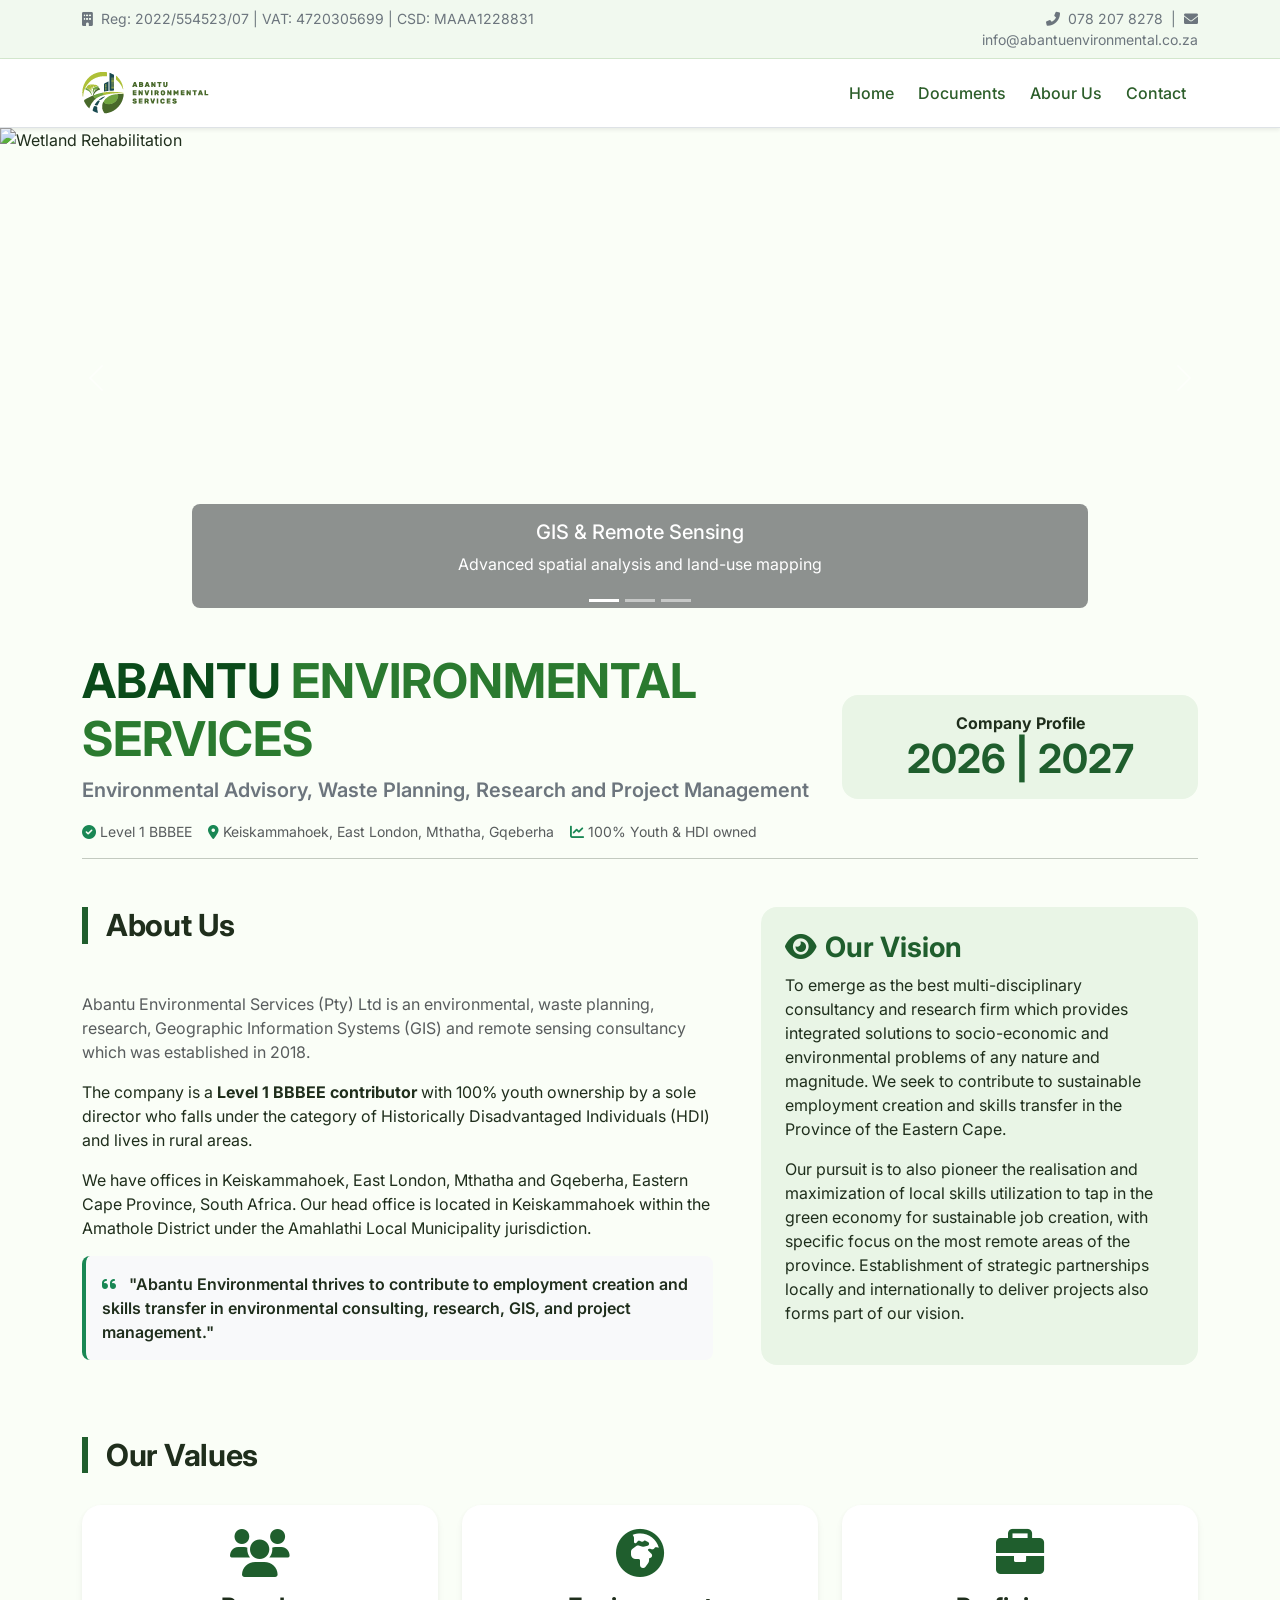
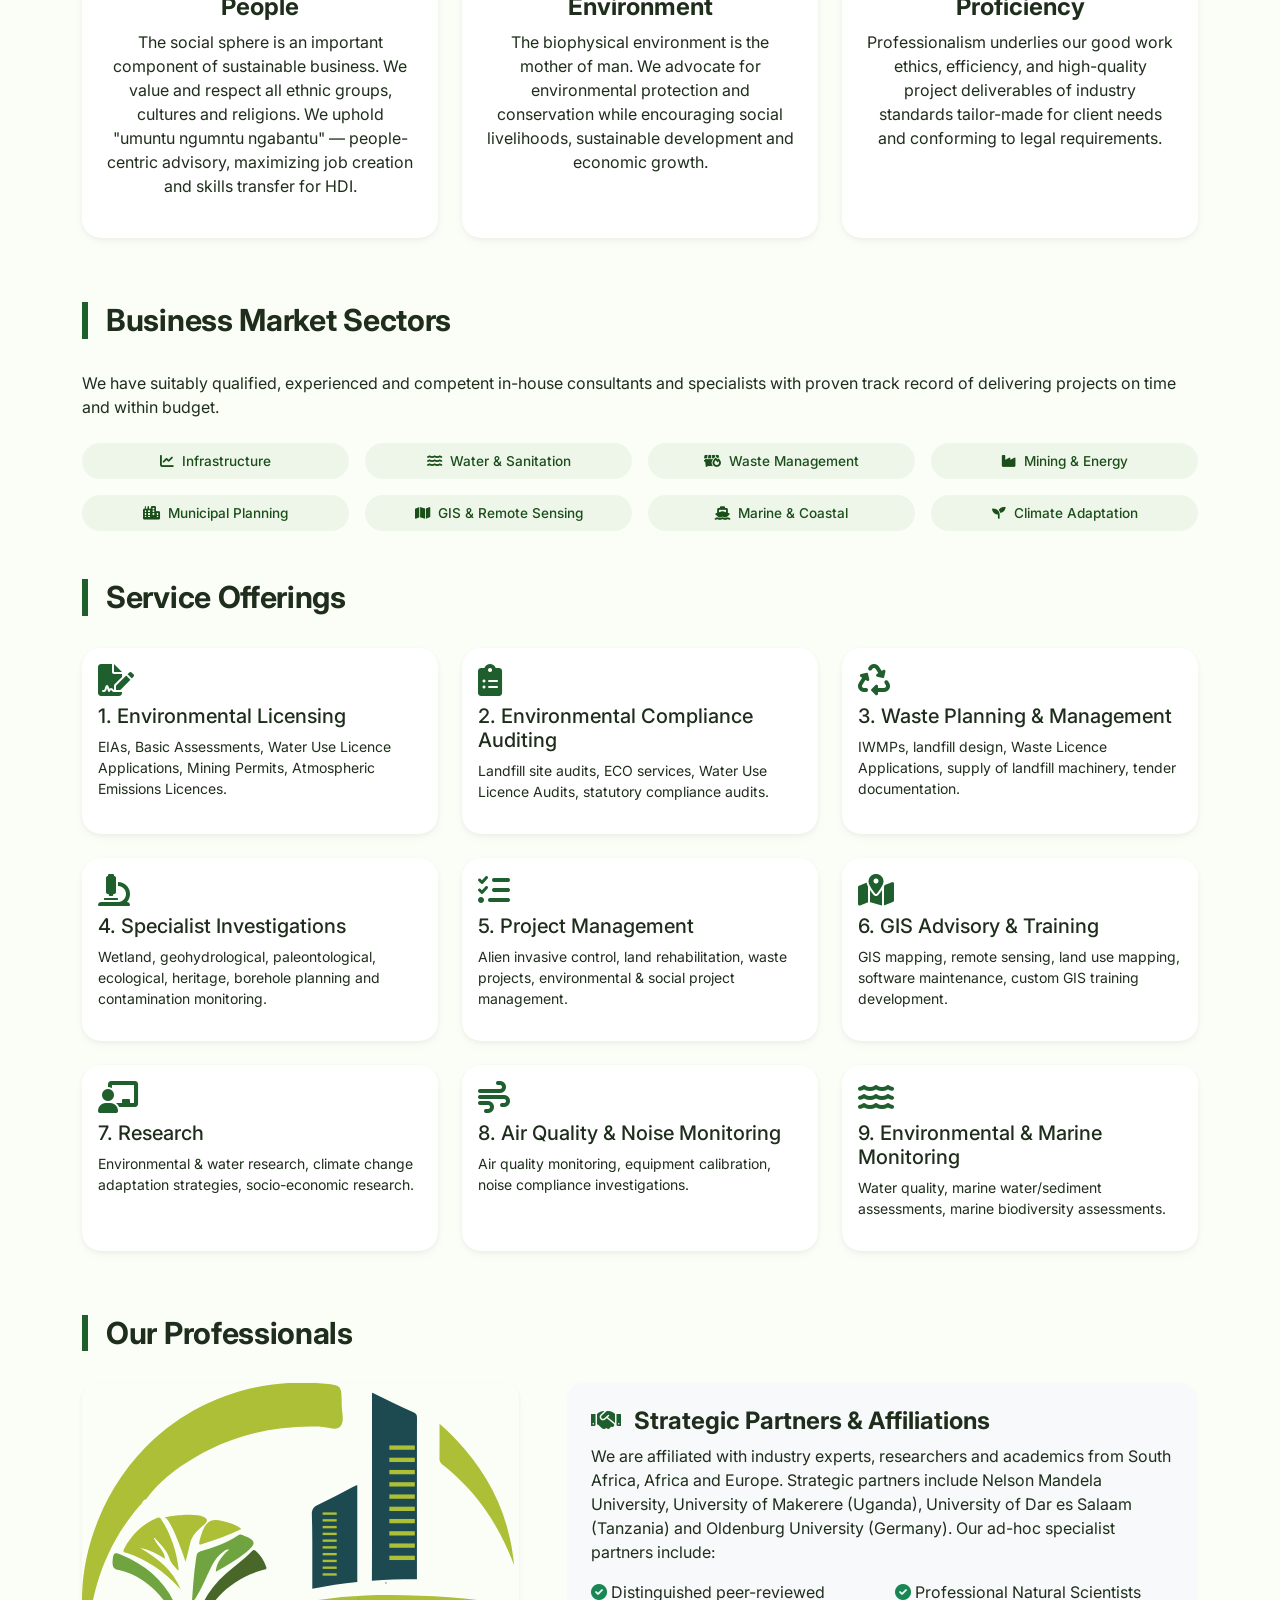
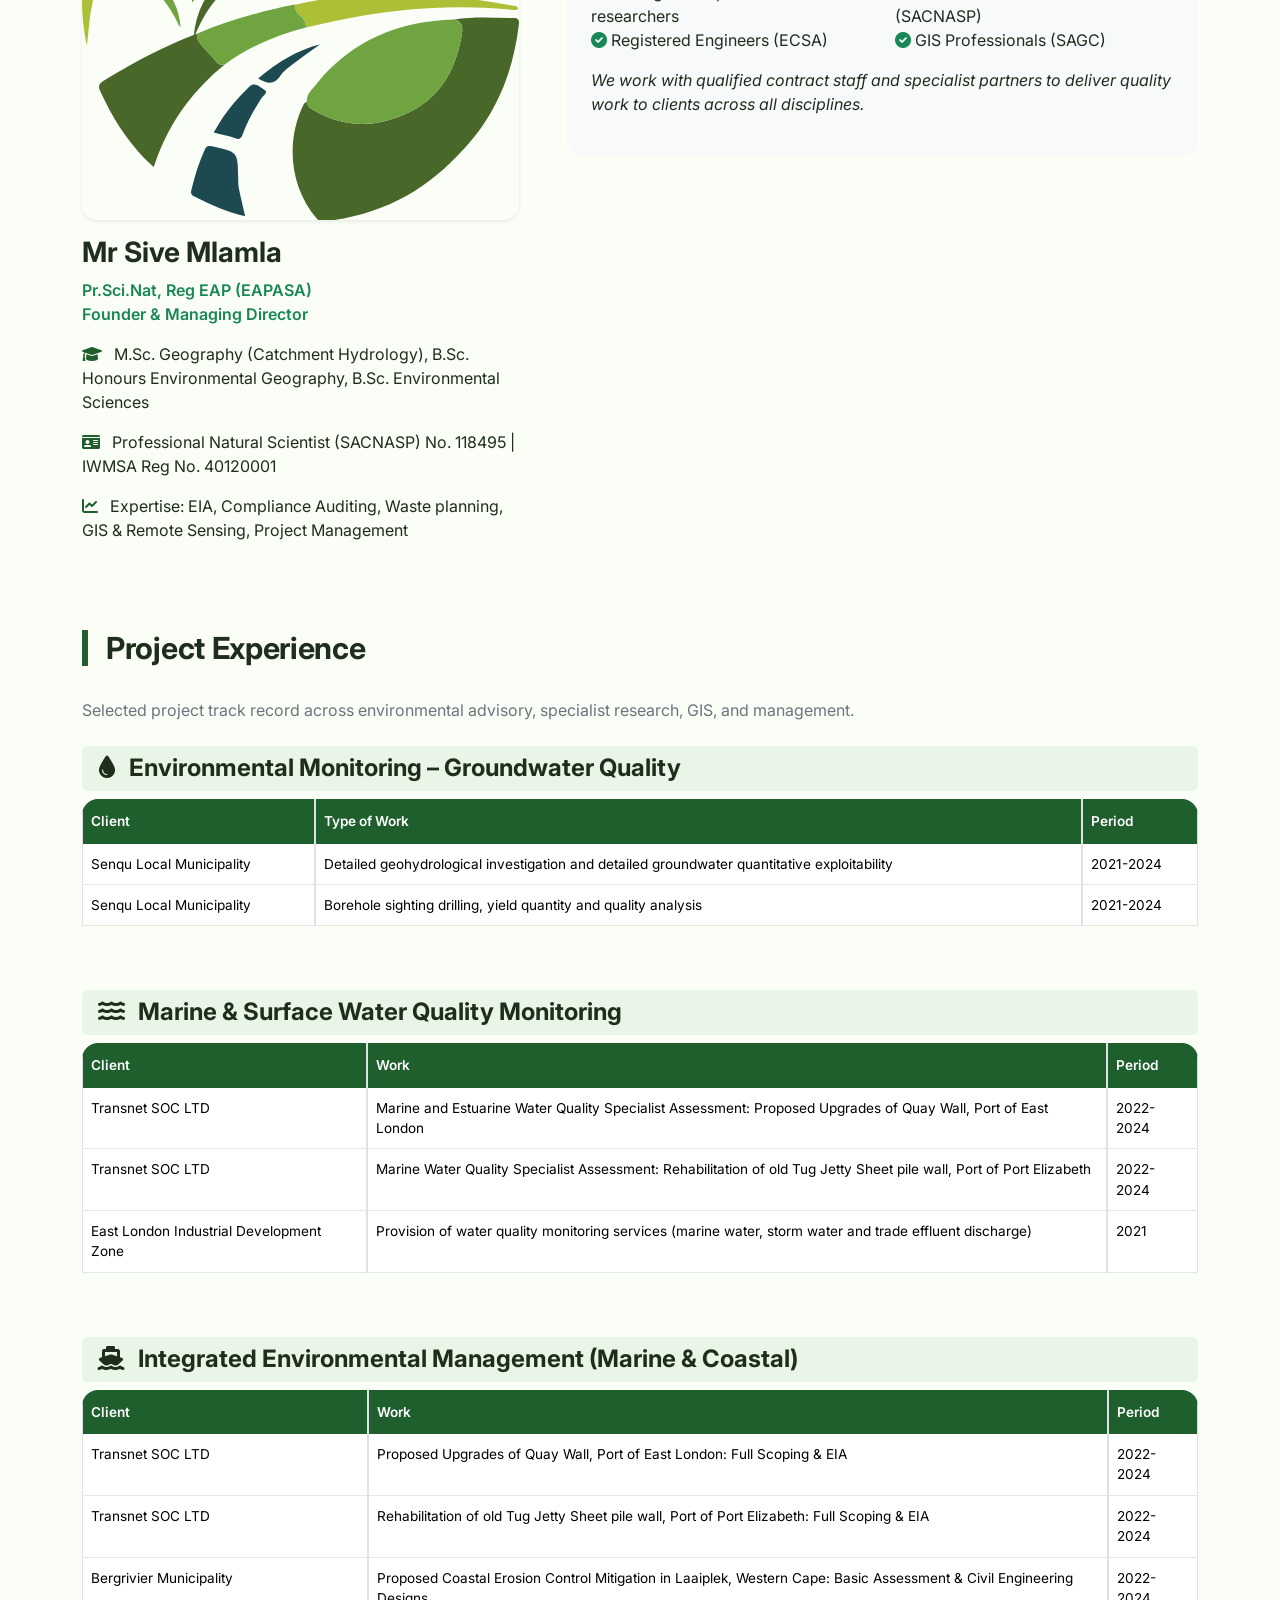
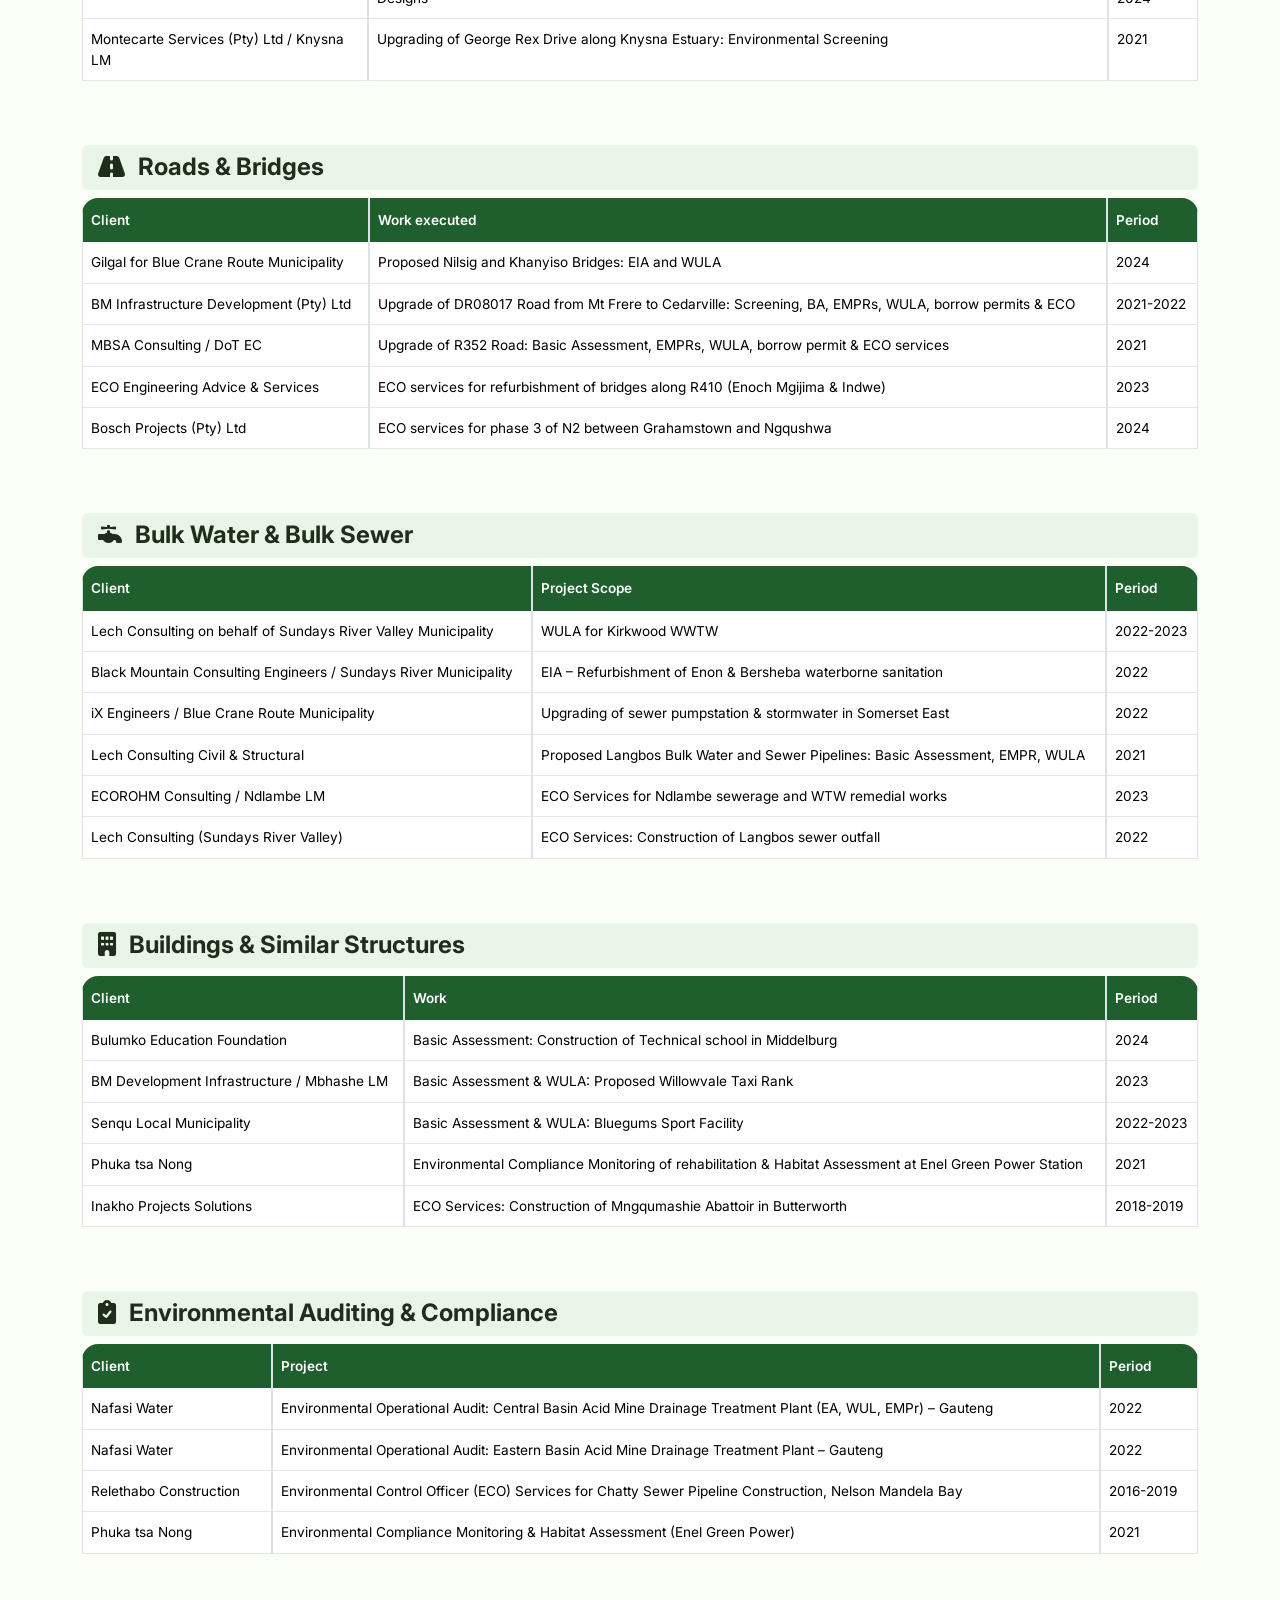
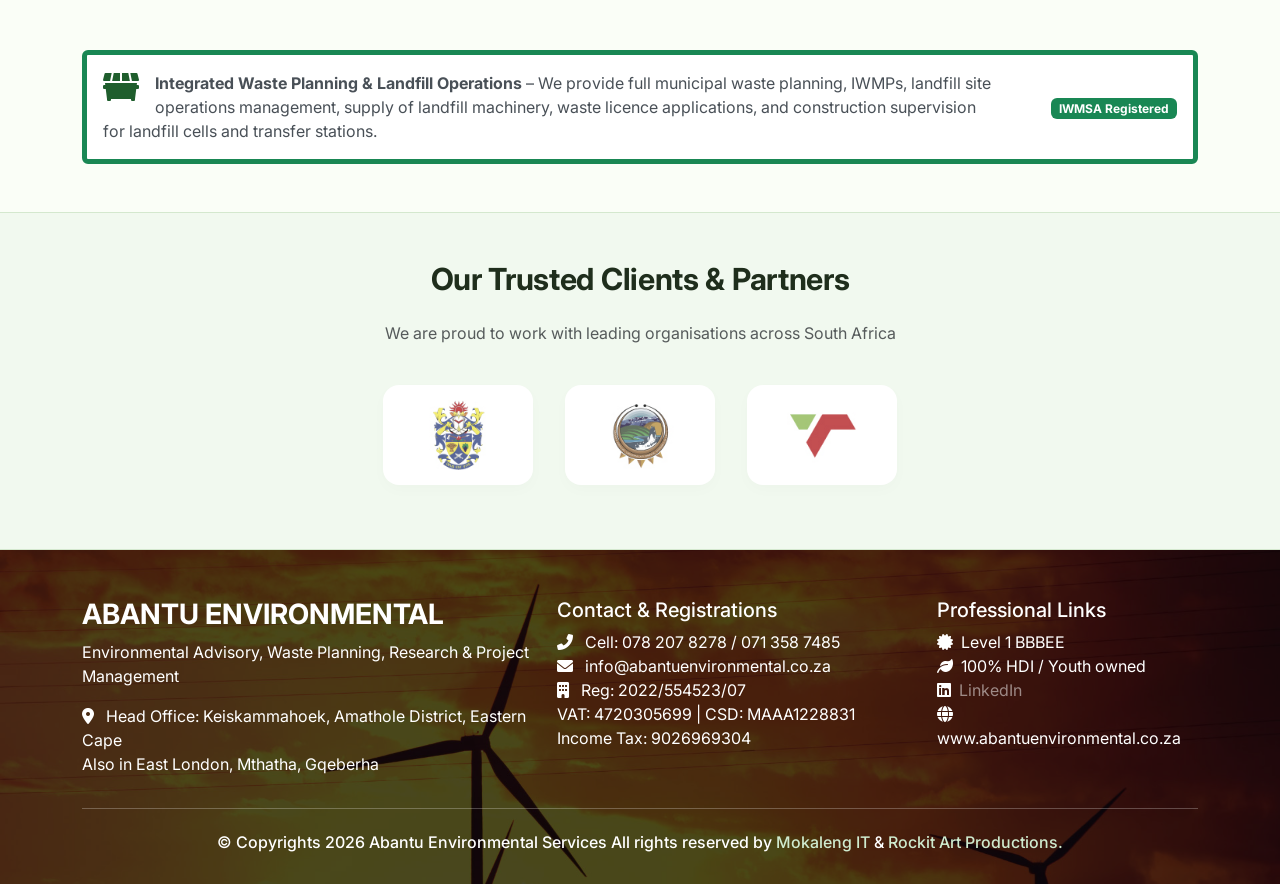
==== commit 6f3d77f2: "Implement Hover/Animation & Restructure Website Files & Folders" ====
--- a/index.html
+++ b/index.html
@@ -27,11 +27,69 @@
     </div>
 </div>
 
-<!-- ================= MAIN HEADER IMAGE ================= -->
-<div class="hero-header-img">
-    <img src="assets/images/home-images/main-header.jpg" 
-         alt="Abantu Environmental - Lush Eastern Cape landscape, river and hills representing environmental stewardship" 
-         class="img-fluid w-100">
+<nav class="navbar navbar-expand-lg bg-white sticky-top shadow-sm border-bottom py-2">
+    <div class="container">
+        <!-- Logo with hover effect -->
+        <a class="navbar-brand d-flex align-items-center gap-2" href="#" id="logoHomeLink">
+            <div class="logo-icon">
+            	<img src="assets/images/home-images/logo.png"/>
+            </div>
+        </a>
+        <button class="navbar-toggler" type="button" data-bs-toggle="collapse" data-bs-target="#navbarMain" aria-controls="navbarMain" aria-expanded="false" aria-label="Toggle navigation">
+            <span class="navbar-toggler-icon"></span>
+        </button>
+        <div class="collapse navbar-collapse" id="navbarMain">
+            <ul class="navbar-nav ms-auto mb-2 mb-lg-0">
+                <li class="nav-item"><a class="nav-link" href="#" id="homeTab">Home</a></li>
+                <li class="nav-item"><a class="nav-link" href="#" id="documentsTab">Documents</a></li>
+                <li class="nav-item"><a class="nav-link" href="#" id="aboutTab">Abour Us</a></li>
+                <li class="nav-item"><a class="nav-link" href="#" id="contactTab">Contact</a></li>
+            </ul>
+        </div>
+    </div>
+</nav>
+
+<!-- ================= HERO CAROUSEL (full width header) ================= -->
+<div id="heroCarousel" class="carousel slide" data-bs-ride="carousel" style="margin-top: 0;">
+    <!-- Indicators -->
+    <div class="carousel-indicators">
+        <button type="button" data-bs-target="#heroCarousel" data-bs-slide-to="0" class="active" aria-current="true"></button>
+        <button type="button" data-bs-target="#heroCarousel" data-bs-slide-to="1"></button>
+        <button type="button" data-bs-target="#heroCarousel" data-bs-slide-to="2"></button>
+    </div>
+    
+    <!-- Slides -->
+    <div class="carousel-inner">
+        <div class="carousel-item active">
+            <img src="assets/images/home-images/main-header.jpg" class="d-block w-100" alt="Wetland Rehabilitation" style="height: 500px; object-fit: cover; object-position: center;">
+            <div class="carousel-caption d-none d-md-block bg-dark bg-opacity-50 rounded-3 p-3">
+                <h5>GIS & Remote Sensing</h5>
+                <p>Advanced spatial analysis and land-use mapping</p>
+            </div>
+        </div>
+        <div class="carousel-item">
+            <img src="assets/images/home-images/main-page-header-1.jpg" class="d-block w-100" alt="Water Quality Monitoring" style="height: 500px; object-fit: cover; object-position: center;">
+            <div class="carousel-caption d-none d-md-block bg-dark bg-opacity-50 rounded-3 p-3">
+				<h5>Environmental Landscaping</h5>
+                <p>Ecological restoration, rehabilitation and green space planning</p>
+            </div>
+        </div>
+        <div class="carousel-item">
+            <img src="assets/images/home-images/main-page-header-2.jpg" class="d-block w-100" alt="Waste Management Solutions" style="height: 500px; object-fit: cover; object-position: center;">
+            <div class="carousel-caption d-none d-md-block bg-dark bg-opacity-50 rounded-3 p-3">
+                <h5>Renewable Energy</h5>
+                <p>Sustainable energy solutions and wind power assessments</p>
+            </div>
+        </div>
+    </div>
+    
+    <!-- Controls -->
+    <button class="carousel-control-prev" type="button" data-bs-target="#heroCarousel" data-bs-slide="prev">
+        <span class="carousel-control-prev-icon"></span>
+    </button>
+    <button class="carousel-control-next" type="button" data-bs-target="#heroCarousel" data-bs-slide="next">
+        <span class="carousel-control-next-icon"></span>
+    </button>
 </div>
 
 <!-- Header / Hero content (company name and profile) -->
@@ -60,7 +118,7 @@
 <div class="container py-4">
     <div class="row g-5">
         <div class="col-lg-7">
-            <div class="d-flex align-items-center gap-2 mb-3"><i class="fas fa-leaf fa-2x brand-green"></i><h2 class="mb-0 fw-bold">About Us</h2></div>
+            <div class="d-flex align-items-center gap-2 mb-3"><h2 class="section-title">About Us</h2></div>
             <p class="text-muted">Abantu Environmental Services (Pty) Ltd is an environmental, waste planning, research, Geographic Information Systems (GIS) and remote sensing consultancy which was established in 2018.</p>
             <p>The company is a <strong>Level 1 BBBEE contributor</strong> with 100% youth ownership by a sole director who falls under the category of Historically Disadvantaged Individuals (HDI) and lives in rural areas.</p>
             <p>We have offices in Keiskammahoek, East London, Mthatha and Gqeberha, Eastern Cape Province, South Africa. Our head office is located in Keiskammahoek within the Amathole District under the Amahlathi Local Municipality jurisdiction.</p>
@@ -152,7 +210,7 @@
     <div class="row g-5 align-items-start">
         <div class="col-md-5">
             <div class="mb-3">
-				<img src="assets/images/home-images/company-team.jpg" alt="Mr Sive Mlamla and Abantu Environmental team" class="img-fluid rounded-4 shadow-sm" style="width: 100%; object-fit: cover; aspect-ratio: 1/1;">
+				<img src="assets/images/home-images/about-logo.svg" alt="Mr Sive Mlamla and Abantu Environmental team" class="img-fluid rounded-4 shadow-sm" style="width: 100%; object-fit: cover; aspect-ratio: 1/1;">
 			</div>
             <h3 class="fw-bold mt-2">Mr Sive Mlamla</h3>
             <p class="text-success fw-semibold">Pr.Sci.Nat, Reg EAP (EAPASA)<br> Founder & Managing Director</p>
@@ -286,8 +344,7 @@
                 </tbody>
             </table>
         </div>
-        <p class="small text-muted mt-2">* Also completed numerous waste planning & compliance audits for landfill sites, waste transfer stations and integrated waste management plans (IWMPs) across Eastern Cape municipalities.</p>
-    </div>
+	</div>
 </div>
 
 <!-- Waste Planning and Additional Expertise note -->
@@ -303,11 +360,27 @@
     </div>
 </div>
 
-<!-- ================= FOOTER DECORATIVE IMAGE ================= -->
-<div class="footer-deco-img">
-    <img src="assets/images/home-images/main-page-header-1.jpg" 
-         alt="Sustainable waste management and green initiatives - Abantu Environmental" 
-         class="img-fluid w-100">
+<!-- ================= CLIENTS SECTION / SCROLLABLE BANNER ================= -->
+<div class="clients-section py-5 bg-brand-soft">
+    <div class="container">
+        <h2 class="section-title section-title-no-border text-center mb-4">Our Trusted Clients & Partners</h2>
+        <p class="text-center text-muted mb-4">We are proud to work with leading organisations across South Africa</p>
+        
+        <!-- Scrollable wrapper -->
+        <div class="clients-scroll-wrapper">
+            <div class="clients-track">
+                <div class="client-logo-item">
+                    <img src="assets/images/client-logos/bergrivier-logo.jpg" alt="Client 1">
+                </div>
+                <div class="client-logo-item">
+                    <img src="assets/images/client-logos/senqu-logo.jpg" alt="Client 2">
+                </div>
+                <div class="client-logo-item">
+                    <img src="assets/images/client-logos/transnet-logo.jpg" alt="Client 3">
+                </div>
+            </div>
+        </div>
+    </div>
 </div>
 
 <!-- Footer & contact exactly from profile -->
@@ -339,7 +412,7 @@
         </div>
         <hr class="opacity-25 mt-3">
         <div class="text-center small pt-2">
-            &copy; 2026 Abantu Environmental Services (Pty) Ltd — Company Profile 2026/2027. Empowering sustainable futures.
+           <h6>© Copyrights 2026 Abantu Environmental Services All rights reserved by <a href="mokalengit.co.za">Mokaleng IT</a> & <a href="rockitartproducitons.com">Rockit Art Productions.</a></h6>
         </div>
     </div>
 </footer>
--- a/assets/css/style.css
+++ b/assets/css/style.css
@@ -1,140 +1,400 @@
 
-        * {
-            font-family: 'Inter', sans-serif;
-        }
-        body {
-            background-color: #fafef7;
-            color: #1f2e1c;
-            scroll-behavior: smooth;
-        }
-        /* brand green */
-        .brand-green {
-            color: #1f5e2d;
-        }
-        .bg-brand-deep {
-            background-color: #0a2f1a;
-        }
-        .bg-brand-soft {
-            background-color: #e9f5e6;
-        }
-        .border-brand {
-            border-color: #1f5e2d !important;
-        }
-        .btn-outline-brand {
-            border-color: #1f5e2d;
-            color: #1f5e2d;
-        }
-        .btn-outline-brand:hover {
-            background-color: #1f5e2d;
-            color: white;
-        }
-        .section-title {
-            font-weight: 700;
-            font-size: 1.9rem;
-            border-left: 6px solid #1f5e2d;
-            padding-left: 18px;
-            margin-bottom: 2rem;
-            letter-spacing: -0.3px;
-        }
-        .card-service, .value-card {
-            transition: all 0.2s ease;
-            border: none;
-            border-radius: 1.2rem;
-            background: white;
-            box-shadow: 0 5px 15px rgba(0,0,0,0.02), 0 2px 5px rgba(0,0,0,0.05);
-        }
-        .value-card:hover {
-            transform: translateY(-5px);
-            box-shadow: 0 20px 25px -12px rgba(0,0,0,0.1);
-        }
-        .table-responsive-custom {
-            border-radius: 1rem;
-            overflow-x: auto;
-        }
-        .table-project {
-            font-size: 0.85rem;
-            background-color: white;
-            border-collapse: separate;
-            border-spacing: 0;
-            width: 100%;
-        }
-        .table-project th {
-            background-color: #1f5e2d;
-            color: white;
-            font-weight: 600;
-            padding: 12px 8px;
-            border-bottom: none;
-        }
-        .table-project td {
-            padding: 10px 8px;
-            vertical-align: top;
-            border-bottom: 1px solid #e2e8e2;
-        }
-        .badge-service {
-            background-color: #eef6ea;
-            color: #1a4f1a;
-            font-weight: 500;
-            border-radius: 40px;
-            padding: 8px 16px;
-            font-size: 0.85rem;
-        }
-        .profile-img-placeholder {
-            background: linear-gradient(135deg, #cfe9cf, #9bc49b);
-            width: 100%;
-            aspect-ratio: 1 / 1;
-            border-radius: 1.5rem;
-            display: flex;
-            align-items: center;
-            justify-content: center;
-            font-size: 4rem;
-            color: #1a4f1a;
-            box-shadow: 0 10px 20px rgba(0,0,0,0.05);
-        }
-        footer a {
-            text-decoration: none;
-            color: #cfebcf;
-        }
-        footer a:hover {
-            color: white;
-            text-decoration: underline;
-        }
-        .contact-strip {
-            background-color: #f1f9ef;
-            border-bottom: 1px solid #d4e8ce;
-        }
-        h2, h3, h4 {
-            font-weight: 700;
-        }
-        .stat-number {
-            font-size: 2.2rem;
-            font-weight: 800;
-            color: #1f5e2d;
-        }
-        /* Header hero image style */
-        .hero-header-img img, .footer-deco-img img {
-            width: 100%;
-            object-fit: cover;
-        }
-        .hero-header-img img {
-            max-height: 380px;
-            object-position: center 35%;
-        }
-        .footer-deco-img img {
-            max-height: 220px;
-            object-position: center 20%;
-        }
-        @media (max-width: 768px) {
-            .section-title {
-                font-size: 1.6rem;
-            }
-            .table-project th, .table-project td {
-                font-size: 0.75rem;
-                padding: 8px 5px;
-            }
-            .hero-header-img img {
-                max-height: 220px;
-            }
-            .footer-deco-img img {
-                max-height: 140px;
-            }
-        }+* {
+    font-family: 'Inter', sans-serif;
+}
+body {
+    background-color: #fafef7;
+    color: #1f2e1c;
+    scroll-behavior: smooth;
+}
+/* brand green */
+.brand-green {
+    color: #1f5e2d;
+}
+.bg-brand-deep {
+    background-color: #0a2f1a;
+}
+.bg-brand-soft {
+    background-color: #e9f5e6;
+}
+.border-brand {
+    border-color: #1f5e2d !important;
+}
+.btn-outline-brand {
+    border-color: #1f5e2d;
+    color: #1f5e2d;
+}
+.btn-outline-brand:hover {
+    background-color: #1f5e2d;
+    color: white;
+}
+.section-title {
+    font-weight: 700;
+    font-size: 1.9rem;
+    border-left: 6px solid #1f5e2d;
+    padding-left: 18px;
+    margin-bottom: 2rem;
+    letter-spacing: -0.3px;
+}
+.section-title-no-border {
+    border-left: none !important;
+    padding-left: 0;
+}
+.card-service, .value-card {
+    transition: all 0.2s ease;
+    border: none;
+    border-radius: 1.2rem;
+    background: white;
+    box-shadow: 0 5px 15px rgba(0,0,0,0.02), 0 2px 5px rgba(0,0,0,0.05);
+}
+.value-card:hover {
+    transform: translateY(-5px);
+    box-shadow: 0 20px 25px -12px rgba(0,0,0,0.1);
+}
+.table-responsive-custom {
+    border-radius: 1rem;
+    overflow-x: auto;
+}
+.table-project {
+    font-size: 0.85rem;
+    background-color: white;
+    border-collapse: separate;
+    border-spacing: 0;
+    width: 100%;
+}
+.table-project th {
+    background-color: #1f5e2d;
+    color: white;
+    font-weight: 600;
+    padding: 12px 8px;
+    border-bottom: none;
+}
+.table-project td {
+    padding: 10px 8px;
+    vertical-align: top;
+    border-bottom: 1px solid #e2e8e2;
+}
+.badge-service {
+    background-color: #eef6ea;
+    color: #1a4f1a;
+    font-weight: 500;
+    border-radius: 40px;
+    padding: 8px 16px;
+    font-size: 0.85rem;
+}
+.profile-img-placeholder {
+    background: linear-gradient(135deg, #cfe9cf, #9bc49b);
+    width: 100%;
+    aspect-ratio: 1 / 1;
+    border-radius: 1.5rem;
+    display: flex;
+    align-items: center;
+    justify-content: center;
+    font-size: 4rem;
+    color: #1a4f1a;
+    box-shadow: 0 10px 20px rgba(0,0,0,0.05);
+}
+footer a {
+    text-decoration: none;
+    color: #cfebcf;
+}
+footer a:hover {
+    color: white;
+    text-decoration: underline;
+}
+.contact-strip {
+    background-color: #f1f9ef;
+    border-bottom: 1px solid #d4e8ce;
+}
+h2, h3, h4 {
+    font-weight: 700;
+}
+.stat-number {
+    font-size: 2.2rem;
+    font-weight: 800;
+    color: #1f5e2d;
+}
+/* Header hero image style */
+.hero-header-img img, .footer-deco-img img {
+    width: 100%;
+    object-fit: cover;
+}
+.hero-header-img img {
+    max-height: 380px;
+    object-position: center 35%;
+}
+.footer-deco-img img {
+    max-height: 220px;
+    object-position: center 20%;
+}
+@media (max-width: 768px) {
+    .section-title {
+        font-size: 1.6rem;
+    }
+    .table-project th, .table-project td {
+        font-size: 0.75rem;
+        padding: 8px 5px;
+    }
+    .hero-header-img img {
+        max-height: 220px;
+    }
+    .footer-deco-img img {
+        max-height: 140px;
+    }
+}
+/* ================= NAVBAR HOVER EFFECTS ================= */
+
+/* Logo hover effect */
+.navbar-brand {
+    transition: all 0.3s ease-in-out;
+}
+
+.navbar-brand:hover {
+    transform: scale(1.02) translateY(-2px);
+    opacity: 0.9;
+}
+
+.navbar-brand .logo-icon i {
+    transition: transform 0.3s ease, color 0.2s;
+    display: inline-block;
+}
+
+.navbar-brand:hover .logo-icon i {
+    transform: rotate(-5deg) scale(1.1);
+    color: #0f5c23;
+}
+
+/* Navbar tabs (nav-link) hover effect */
+.navbar-nav .nav-link {
+    position: relative;
+    transition: all 0.3s cubic-bezier(0.25, 0.8, 0.25, 1);
+    margin: 0 0.25rem;
+    padding: 0.5rem 1rem;
+    font-weight: 500;
+    color: #2c5e2a;
+    border-radius: 5px;
+}
+
+/* Background and lift on hover */
+.navbar-nav .nav-link:hover {
+    background-color: #e9f5e6;
+    color: #0a4b1a;
+    transform: translateY(-2px);
+    box-shadow: 0 4px 8px rgba(0,0,0,0.05);
+    border-radius: 5px;
+}
+
+/* Underline animation from center */
+.navbar-nav .nav-link::after {
+    content: '';
+    position: absolute;
+    bottom: 0;
+    left: 50%;
+    width: 0;
+    height: 2px;
+    background-color: #1f5e2d;
+    transition: width 0.3s ease, left 0.3s ease;
+    transform: translateX(-50%);
+}
+
+.navbar-nav .nav-link:hover::after {
+    width: 70%;
+}
+
+/* Active tab styling - keep it distinct */
+.navbar-nav .nav-link.active {
+    color: #1f5e2d;
+    font-weight: 700;
+    background-color: transparent;
+    border-bottom: 2px solid #1f5e2d;
+    border-radius: 0;
+}
+
+.navbar-nav .nav-link.active:hover {
+    background-color: transparent;
+    transform: none;
+    box-shadow: none;
+}
+
+.navbar-nav .nav-link.active:hover::after {
+    width: 0; /* no extra underline on active tab hover */
+}
+
+/* Responsive touch */
+@media (max-width: 991px) {
+    .navbar-nav .nav-link {
+        margin: 0.2rem 0;
+        text-align: center;
+    }
+    .navbar-nav .nav-link::after {
+        bottom: -2px;
+    }
+}
+
+/* ================= SECTION HOVER EFFECTS ================= */
+
+/* 1. Our Vision block hover effect */
+.bg-brand-soft.p-4.rounded-4 {
+    transition: all 0.3s ease-in-out;
+}
+.bg-brand-soft.p-4.rounded-4:hover {
+    transform: translateY(-6px);
+    box-shadow: 0 20px 30px -12px rgba(0,0,0,0.15);
+    background-color: #e0f0db; /* slightly deeper green tint */
+}
+
+/* 2. Business Market Sectors badges hover effect */
+.badge-service {
+    transition: all 0.25s ease;
+    cursor: default;
+}
+.badge-service:hover {
+    transform: translateY(-3px) scale(1.02);
+    background-color: #d9e8d2;
+    box-shadow: 0 8px 16px -8px rgba(0,0,0,0.1);
+    color: #0a4b1a;
+}
+
+/* 3. Service Offerings cards hover effect (enhanced) */
+.card-service {
+    transition: all 0.3s cubic-bezier(0.2, 0.9, 0.4, 1.1);
+}
+.card-service:hover {
+    transform: translateY(-8px);
+    box-shadow: 0 20px 30px -12px rgba(0,0,0,0.12);
+    background-color: #fefef7;
+    border-left: 4px solid #1f5e2d;
+}
+
+/* 4. Our Professionals section hover effects */
+/* Team image zoom + subtle glow */
+#our-professionals .rounded-4.shadow-sm,
+.container.py-5 .col-md-5 .rounded-4 {
+    transition: transform 0.3s ease, box-shadow 0.3s ease;
+}
+.container.py-5 .col-md-5 .rounded-4:hover {
+    transform: scale(1.02);
+    box-shadow: 0 20px 30px -10px rgba(0,0,0,0.2);
+}
+
+/* Strategic Partners box hover */
+.bg-light.p-4.rounded-4 {
+    transition: all 0.3s ease;
+}
+.bg-light.p-4.rounded-4:hover {
+    transform: translateY(-5px);
+    box-shadow: 0 15px 25px -10px rgba(0,0,0,0.1);
+    background-color: #f8fff4;
+}
+
+/* Project Experience tables – row highlight on hover (no horizontal scroll) */
+.table-project tbody tr {
+    transition: background-color 0.2s ease;
+}
+.table-project tbody tr:hover {
+    background-color: #eef6ea;
+    box-shadow: inset 0 0 0 1px #c8e0bc;
+    cursor: default;
+}
+
+.table-project tbody td {
+    transition: background-color 0.2s;
+}
+
+/* ================= SCROLLABLE CLIENTS SECTION ================= */
+.clients-section {
+    background-color: #f1f9ef;
+    border-top: 1px solid #d4e8ce;
+    border-bottom: 1px solid #d4e8ce;
+}
+
+/* Scroll wrapper – hides scrollbar on desktop if desired */
+.clients-scroll-wrapper {
+    width: 100%;
+    overflow-x: auto;
+    overflow-y: hidden;
+    white-space: nowrap;
+    scroll-behavior: smooth;
+    -webkit-overflow-scrolling: touch;
+    cursor: grab;
+}
+
+/* Hide scrollbar on Chrome/Safari (optional clean look) */
+.clients-scroll-wrapper::-webkit-scrollbar {
+    height: 6px;
+}
+.clients-scroll-wrapper::-webkit-scrollbar-track {
+    background: #e2e8e2;
+    border-radius: 10px;
+}
+.clients-scroll-wrapper::-webkit-scrollbar-thumb {
+    background: #1f5e2d;
+    border-radius: 10px;
+}
+
+/* The track that holds all logos */
+.clients-track {
+    display: inline-flex;
+    gap: 2rem;
+    padding: 1rem 0.5rem;
+    align-items: center;
+}
+
+.clients-scroll-wrapper {
+    text-align: center;  /* centers the inline-flex track */
+}
+
+.clients-track {
+    display: inline-flex;  /* already there, but ensure it's not block */
+}
+
+/* Individual logo container */
+.client-logo-item {
+    flex-shrink: 0;
+    width: 150px;
+    height: 100px;
+    background: white;
+    border-radius: 1rem;
+    display: flex;
+    align-items: center;
+    justify-content: center;
+    padding: 1rem;
+    transition: all 0.3s ease;
+    box-shadow: 0 5px 15px rgba(0,0,0,0.02);
+}
+
+.client-logo-item img {
+    max-width: 100%;
+    max-height: 70px;
+    width: auto;
+    height: auto;
+    filter: grayscale(30%);
+    opacity: 0.85;
+    transition: all 0.3s ease;
+}
+
+.client-logo-item:hover {
+    transform: translateY(-5px);
+    box-shadow: 0 15px 25px -10px rgba(0,0,0,0.1);
+}
+
+.client-logo-item:hover img {
+    filter: grayscale(0%);
+    opacity: 1;
+    transform: scale(1.05);
+}
+
+/* Responsive: smaller logos on mobile */
+@media (max-width: 768px) {
+    .client-logo-item {
+        width: 120px;
+        height: 80px;
+        padding: 0.75rem;
+    }
+    .client-logo-item img {
+        max-height: 50px;
+    }
+    .clients-track {
+        gap: 1rem;
+    }
+}
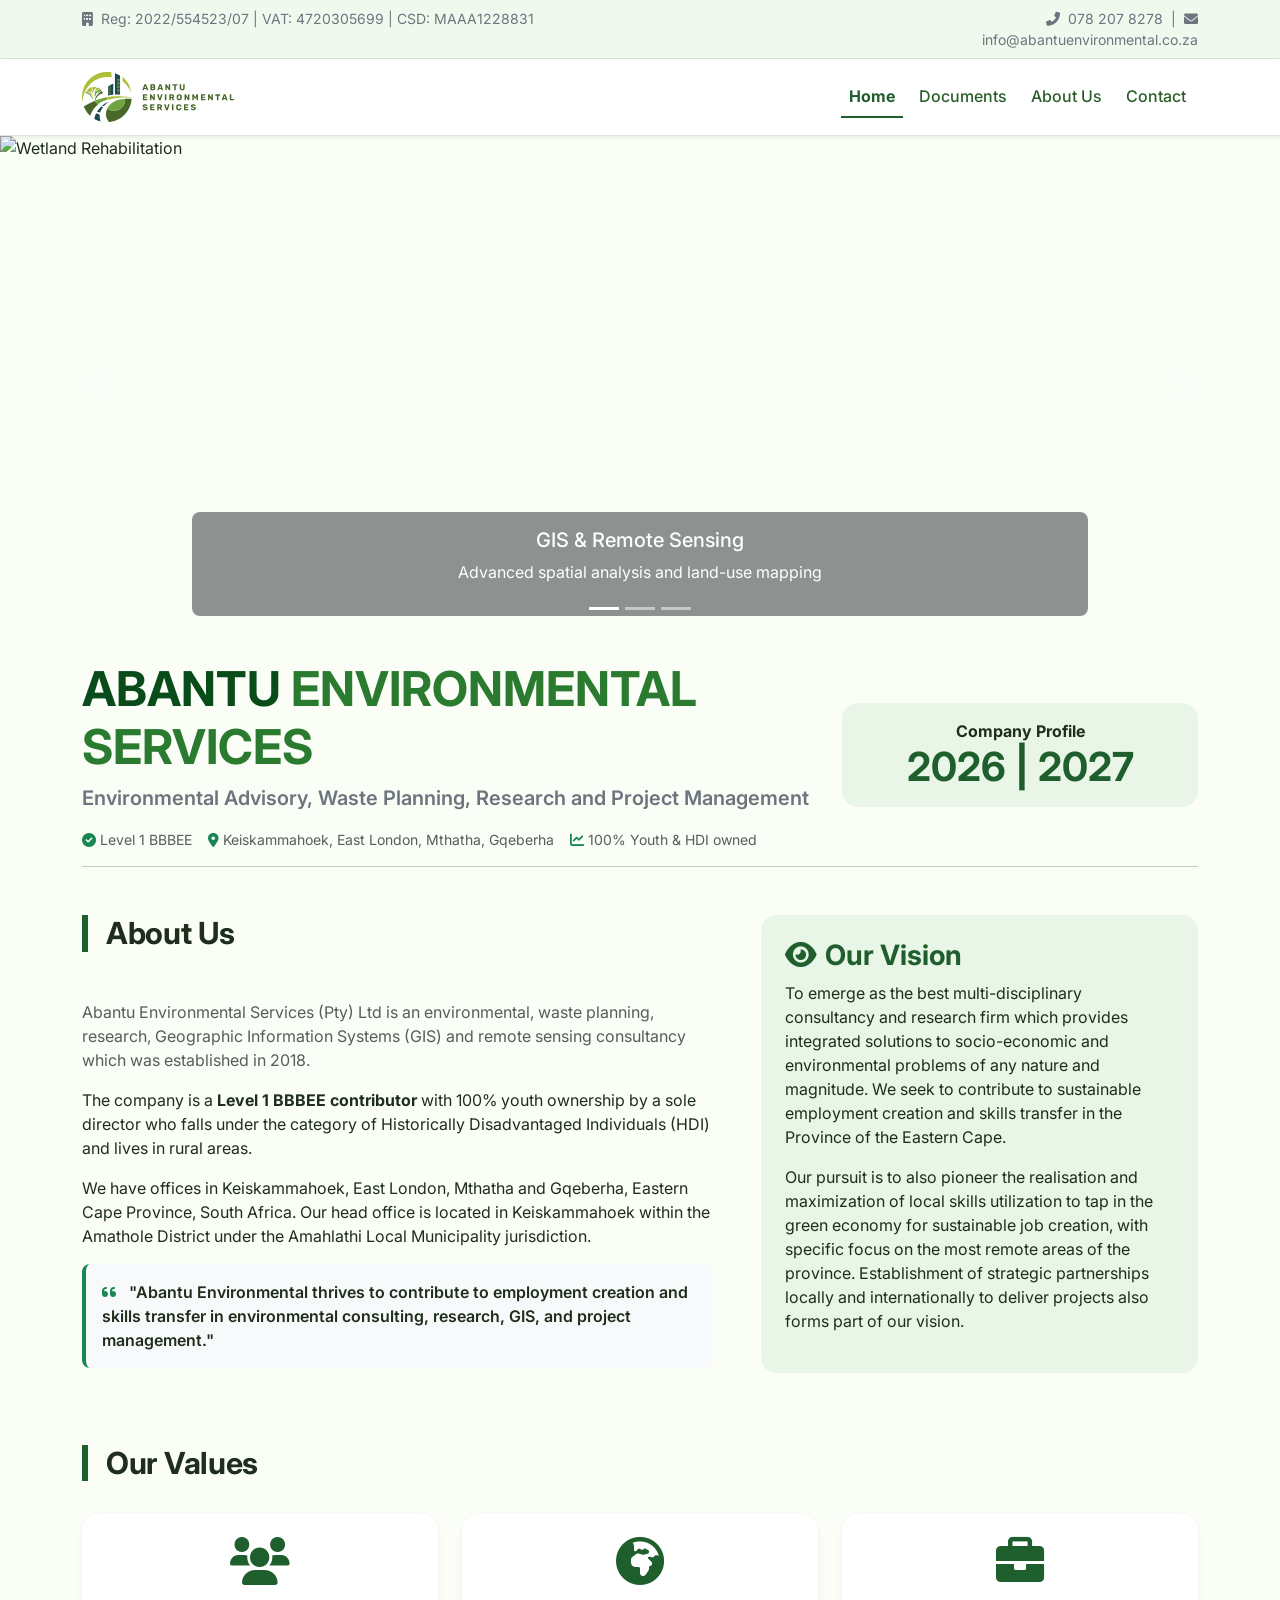
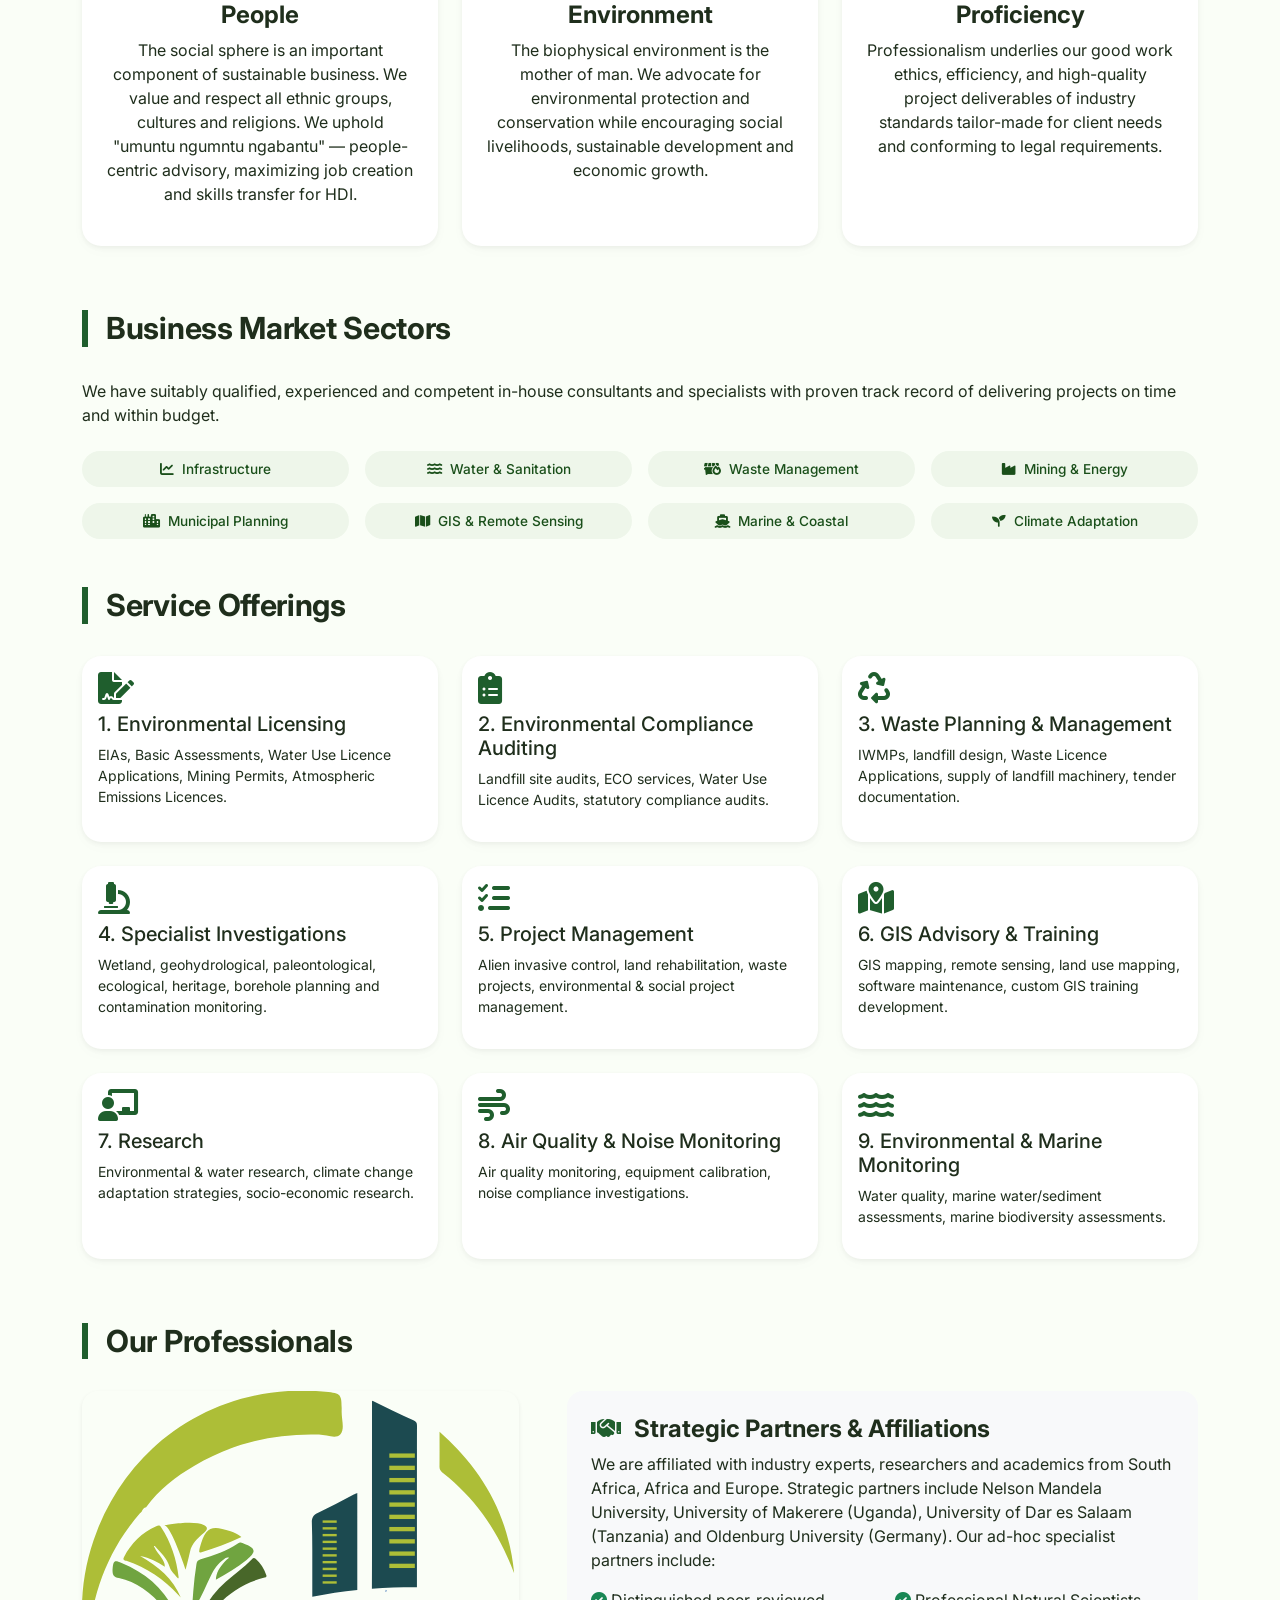
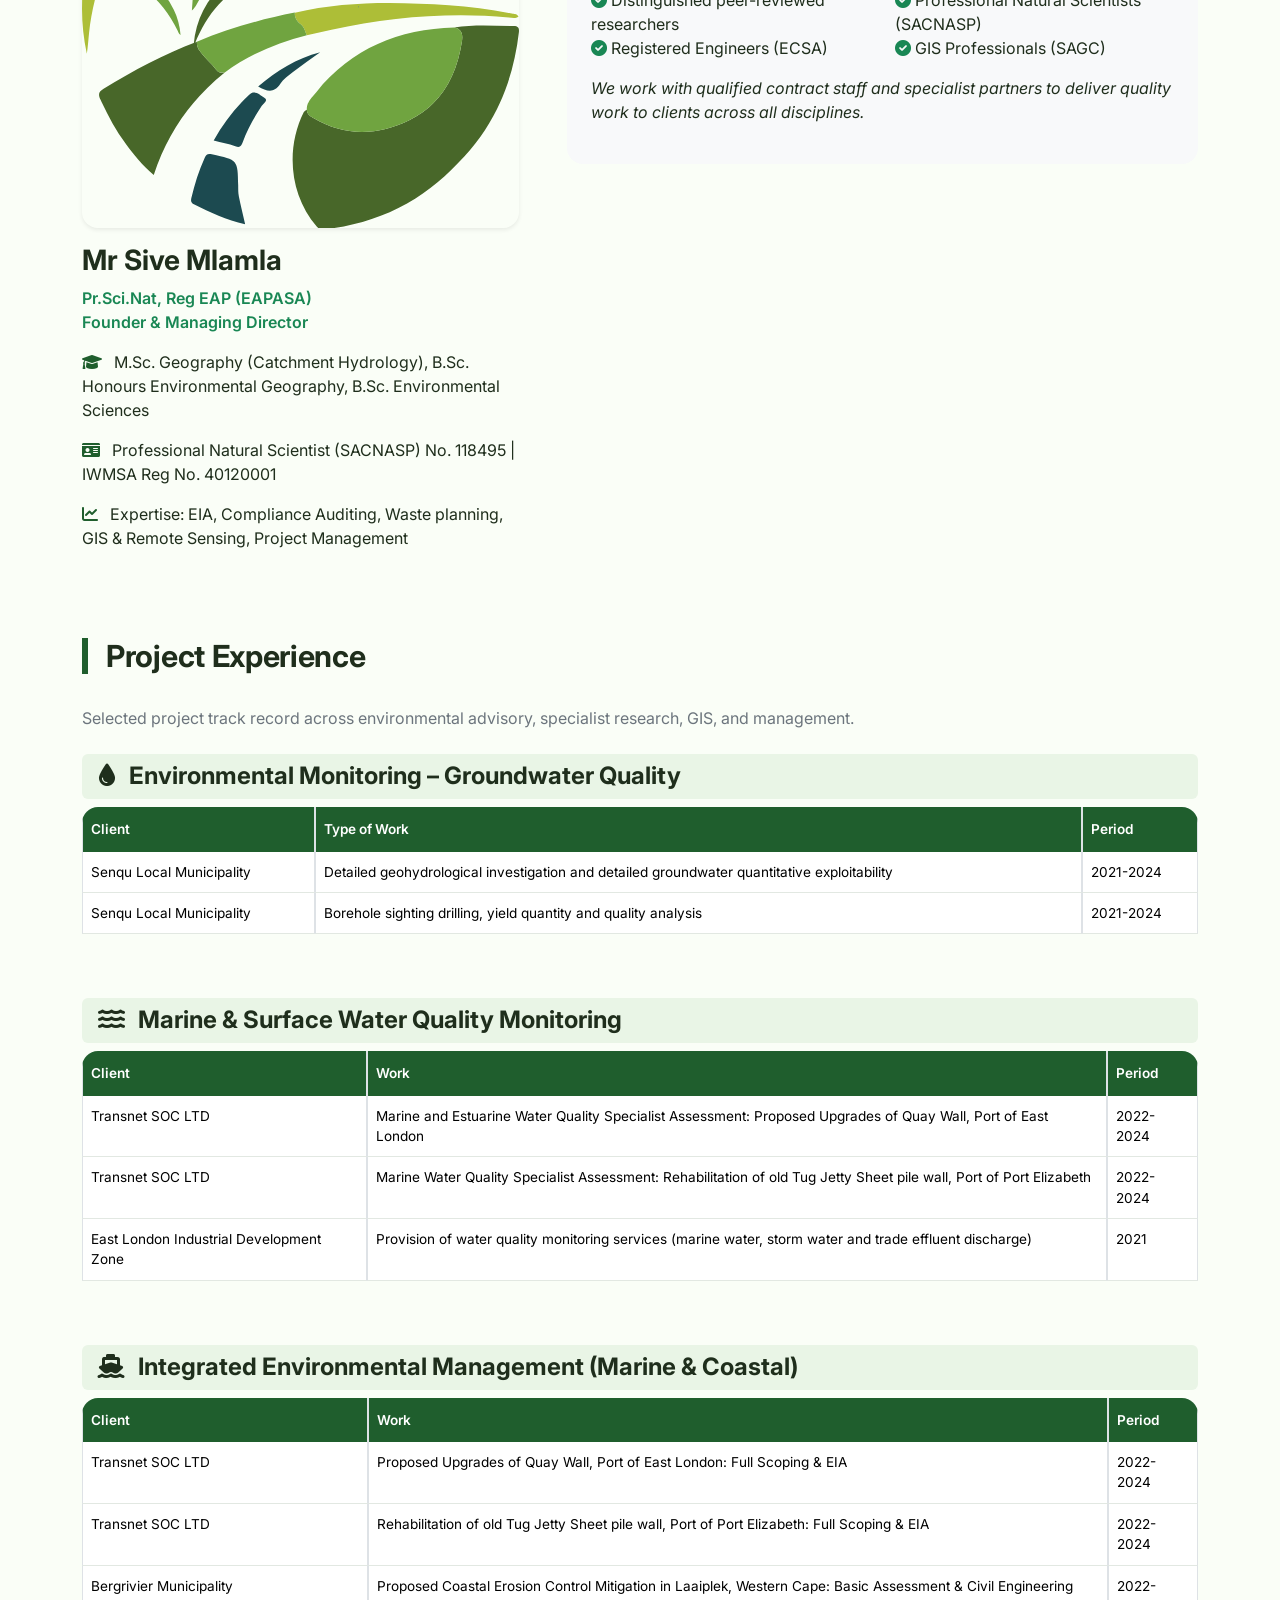
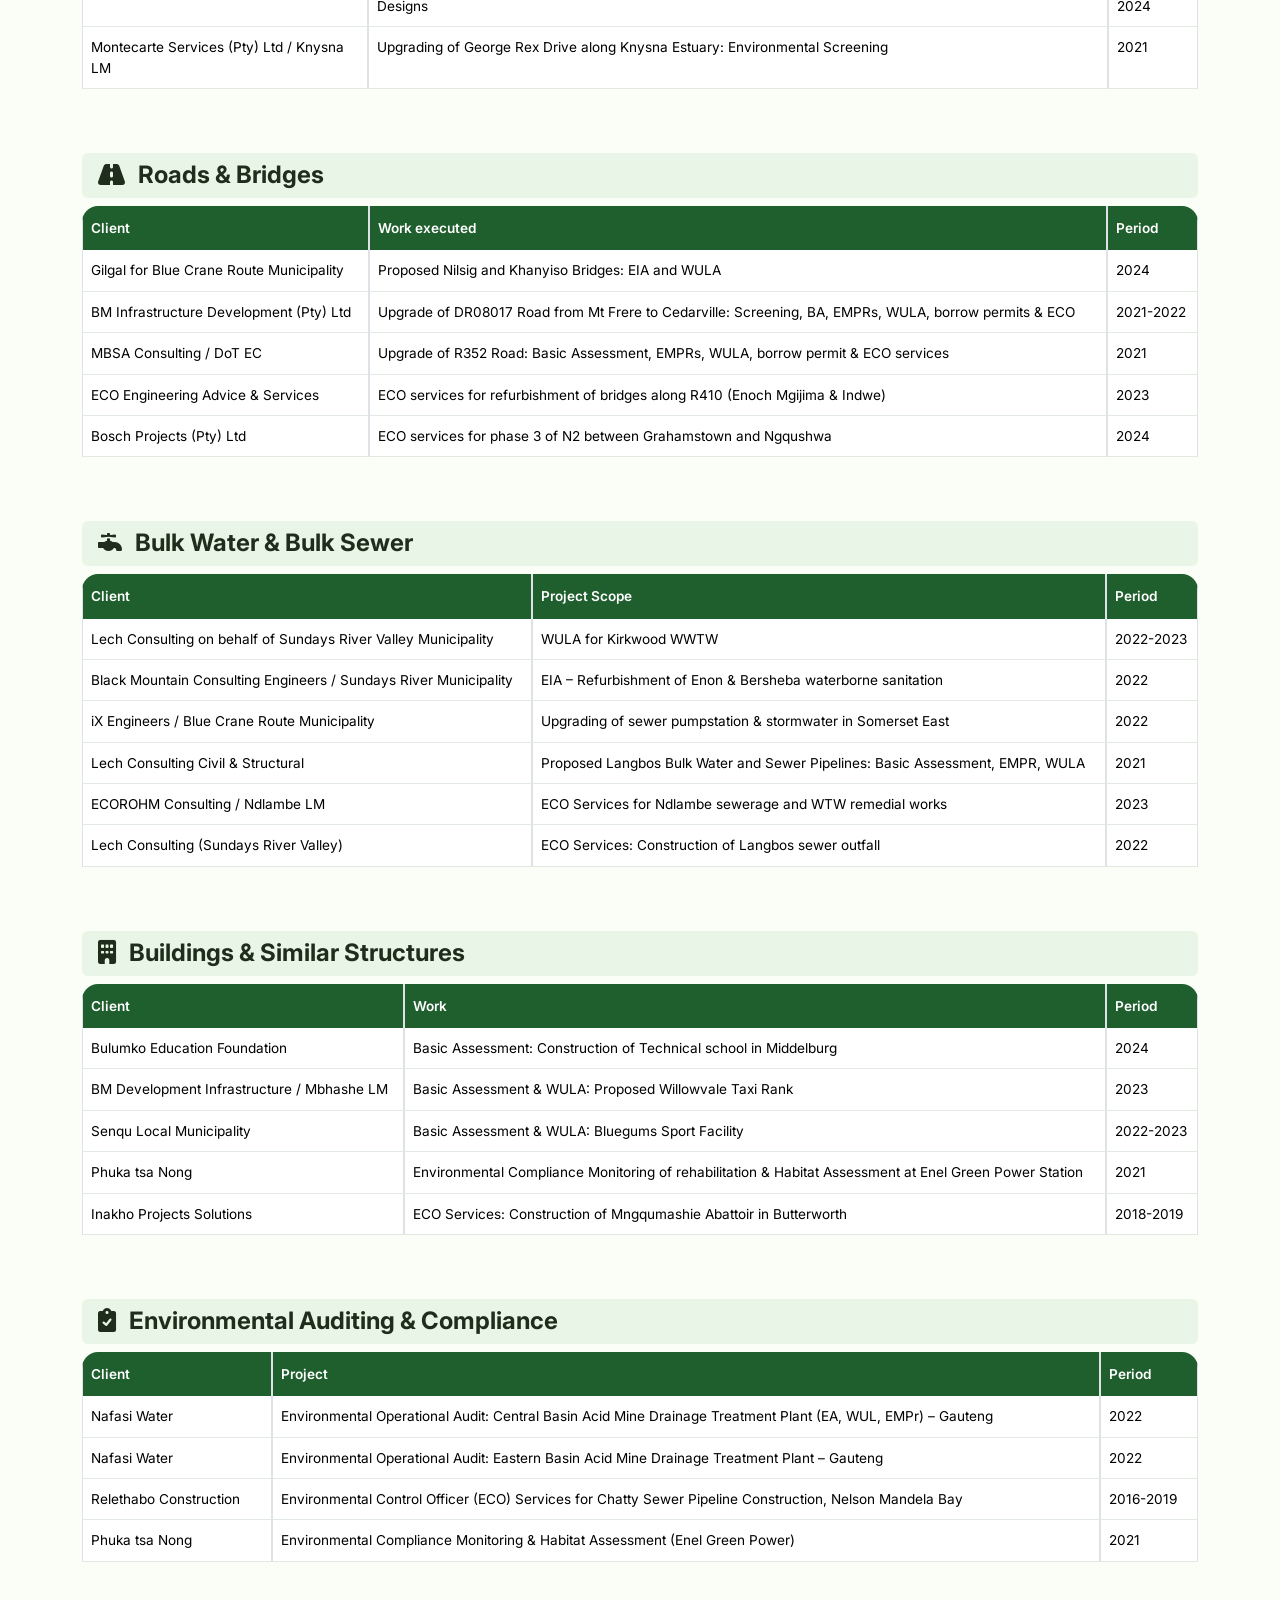
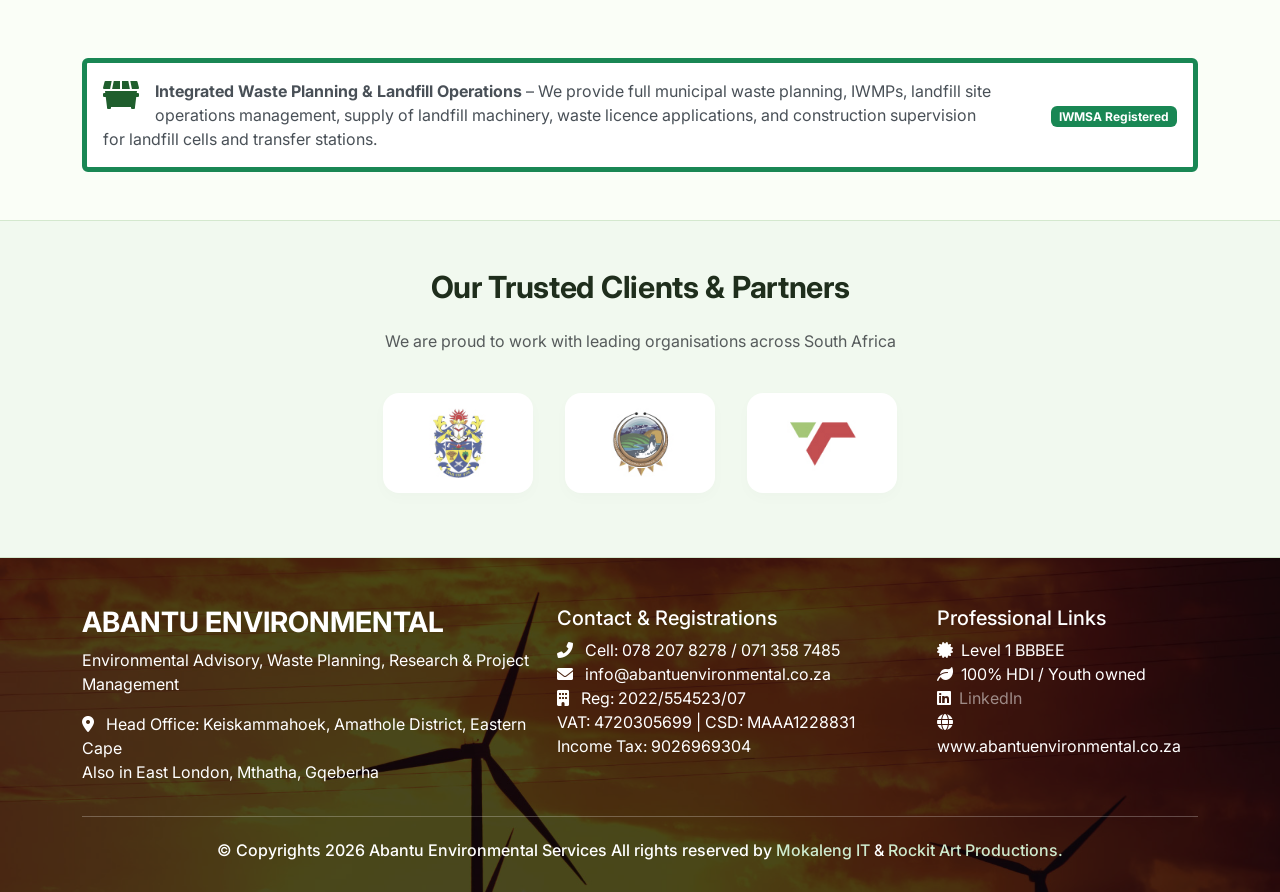
==== commit 2d9cb4df: "Implement Download Page" ====
--- a/index.html
+++ b/index.html
@@ -29,10 +29,9 @@
 
 <nav class="navbar navbar-expand-lg bg-white sticky-top shadow-sm border-bottom py-2">
     <div class="container">
-        <!-- Logo with hover effect -->
-        <a class="navbar-brand d-flex align-items-center gap-2" href="#" id="logoHomeLink">
+        <a class="navbar-brand d-flex align-items-center gap-2" href="index.html" id="logoHomeLink">
             <div class="logo-icon">
-            	<img src="assets/images/home-images/logo.png"/>
+                <img src="assets/images/home-images/logo.svg" alt="Abantu Environmental Logo" style="height: 50px; width: auto;">
             </div>
         </a>
         <button class="navbar-toggler" type="button" data-bs-toggle="collapse" data-bs-target="#navbarMain" aria-controls="navbarMain" aria-expanded="false" aria-label="Toggle navigation">
@@ -40,10 +39,10 @@
         </button>
         <div class="collapse navbar-collapse" id="navbarMain">
             <ul class="navbar-nav ms-auto mb-2 mb-lg-0">
-                <li class="nav-item"><a class="nav-link" href="#" id="homeTab">Home</a></li>
-                <li class="nav-item"><a class="nav-link" href="#" id="documentsTab">Documents</a></li>
-                <li class="nav-item"><a class="nav-link" href="#" id="aboutTab">Abour Us</a></li>
-                <li class="nav-item"><a class="nav-link" href="#" id="contactTab">Contact</a></li>
+                <li class="nav-item"><a class="nav-link active" href="index.html">Home</a></li>
+                <li class="nav-item"><a class="nav-link" href="documents.html">Documents</a></li>
+                <li class="nav-item"><a class="nav-link" href="about.html">About Us</a></li>
+                <li class="nav-item"><a class="nav-link" href="contact.html">Contact</a></li>
             </ul>
         </div>
     </div>
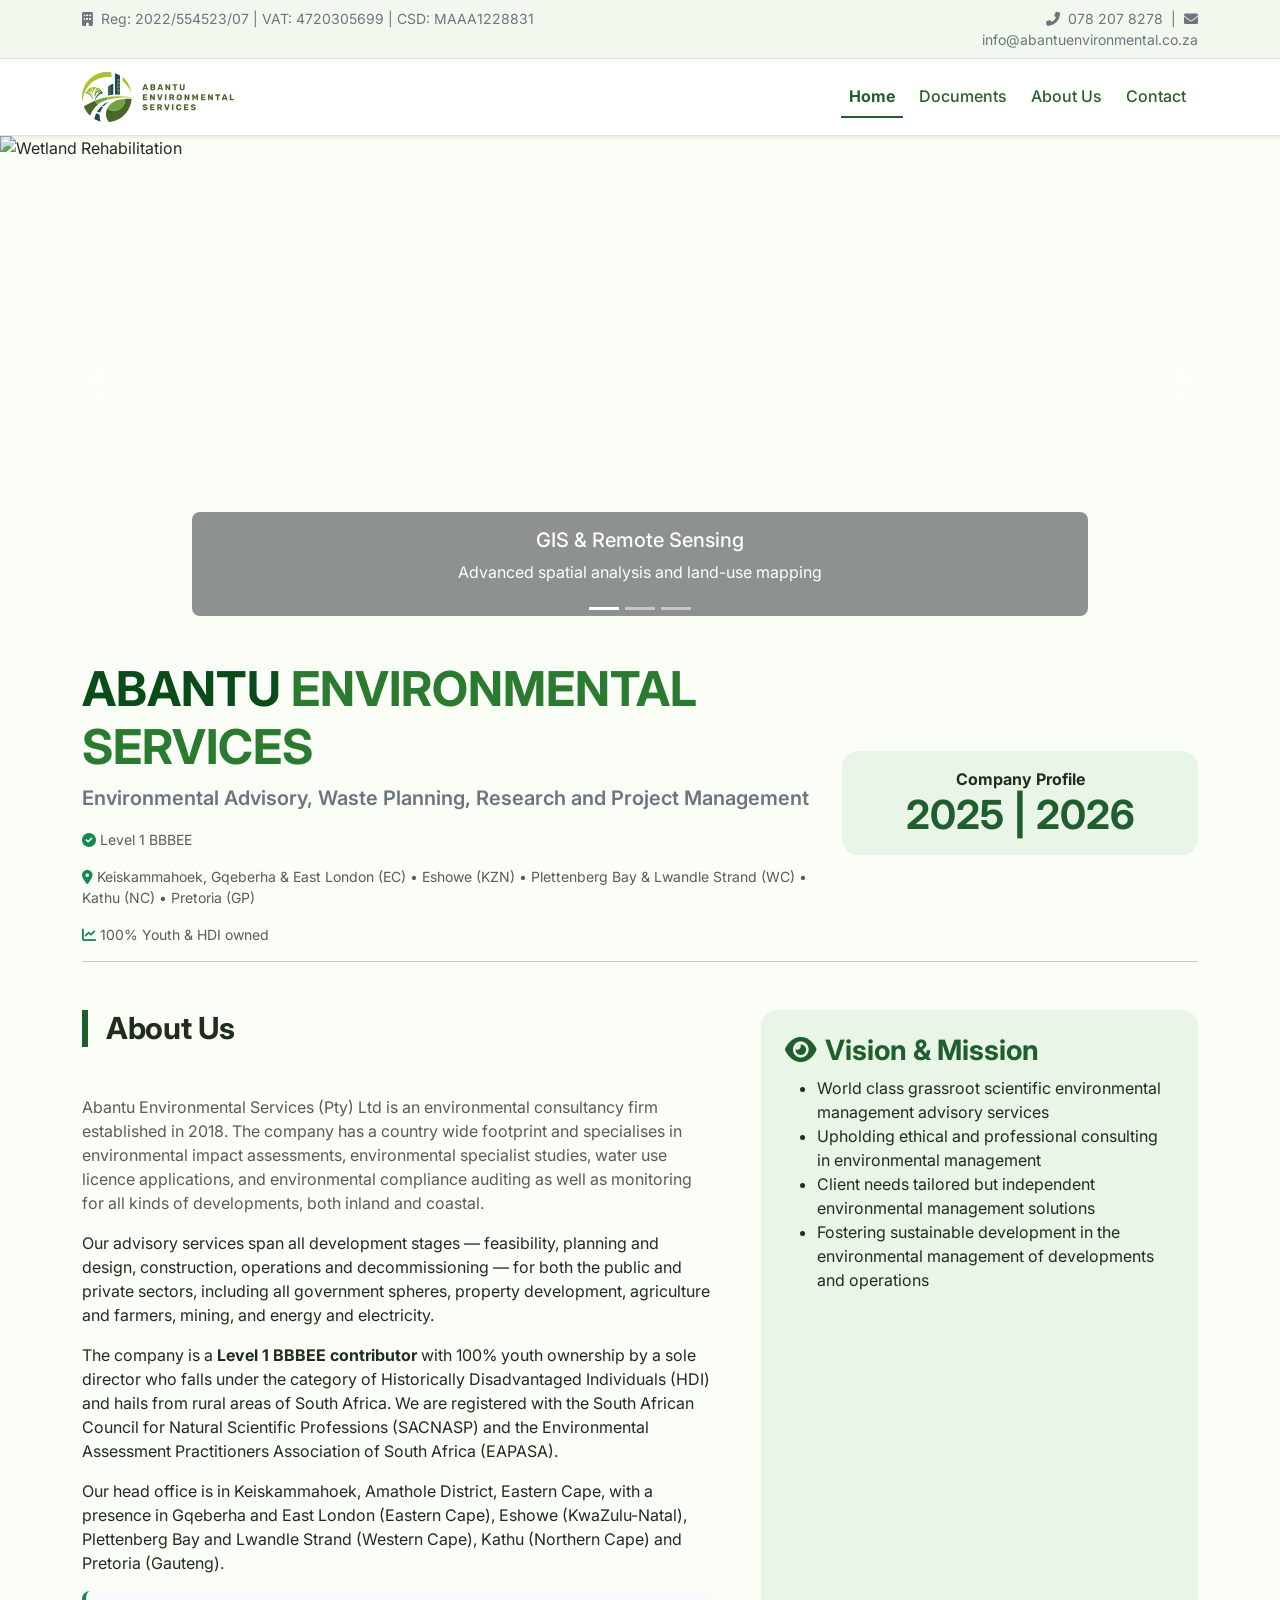
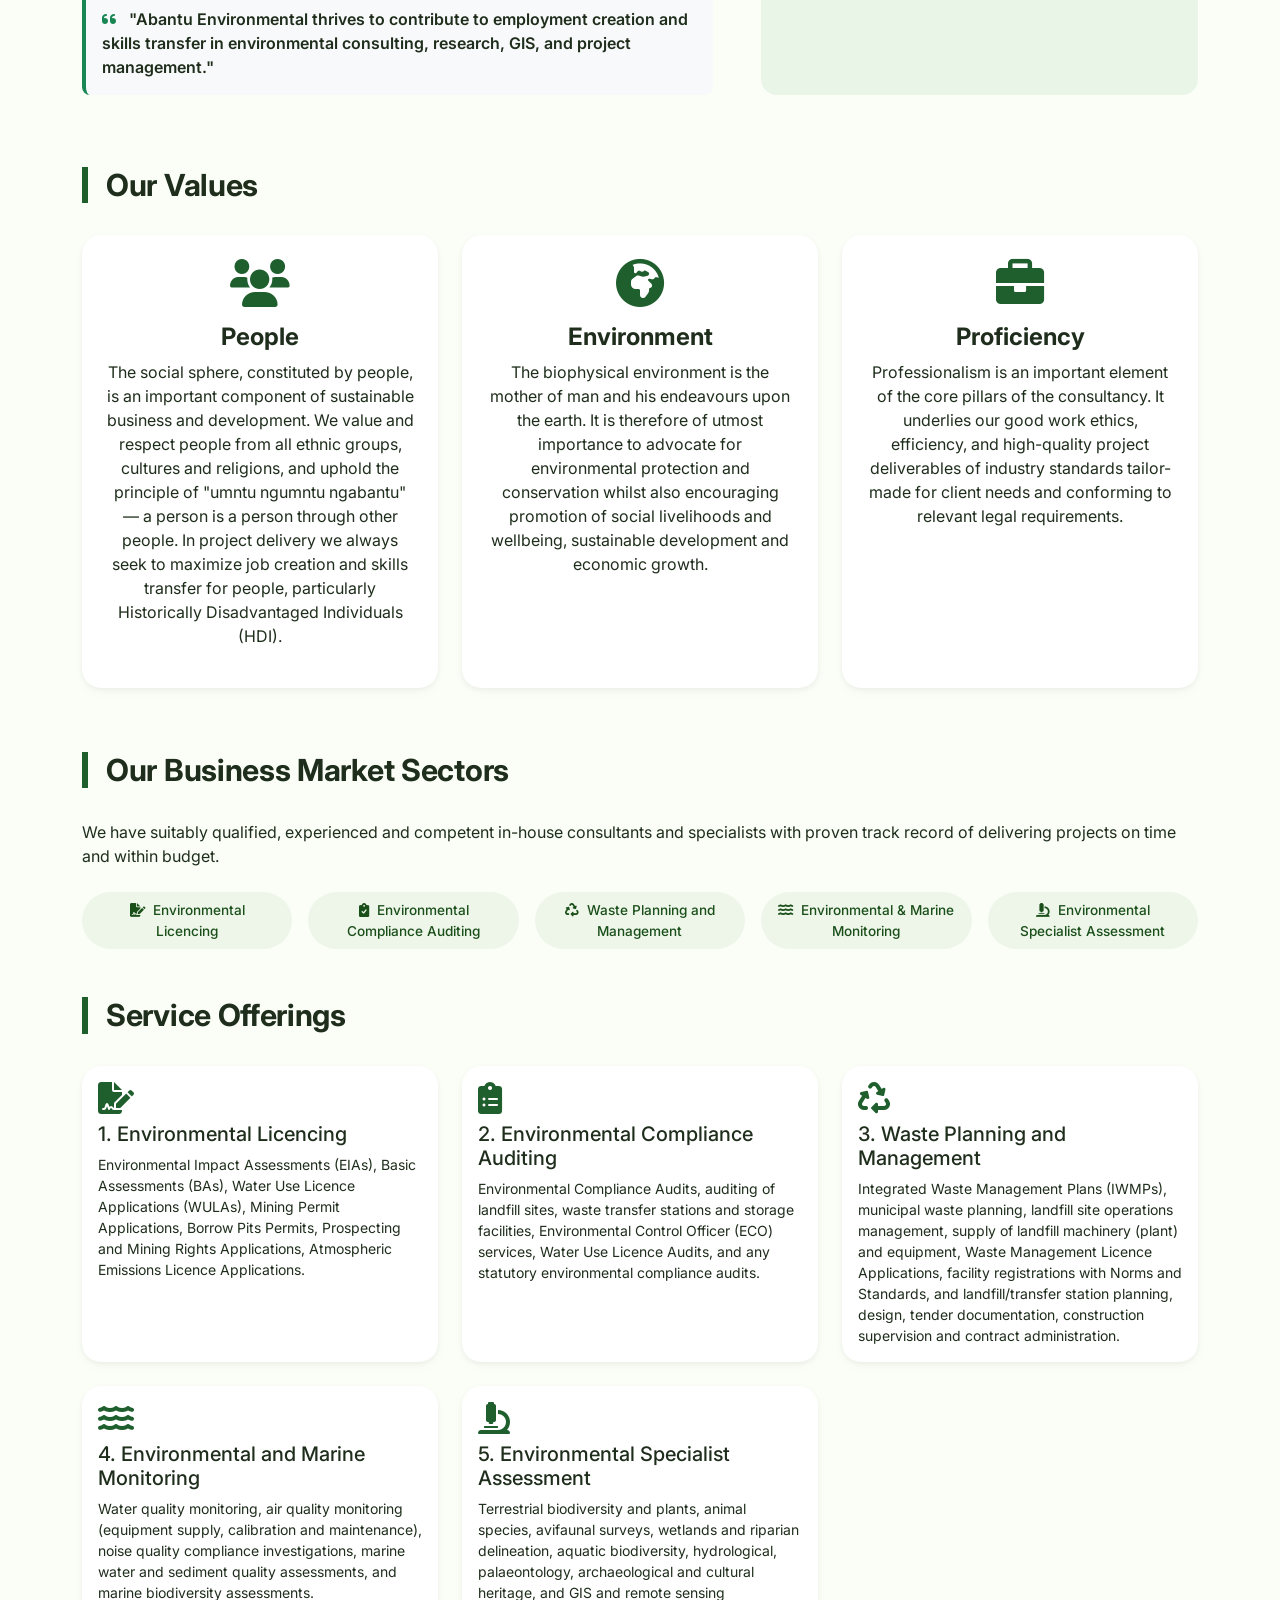
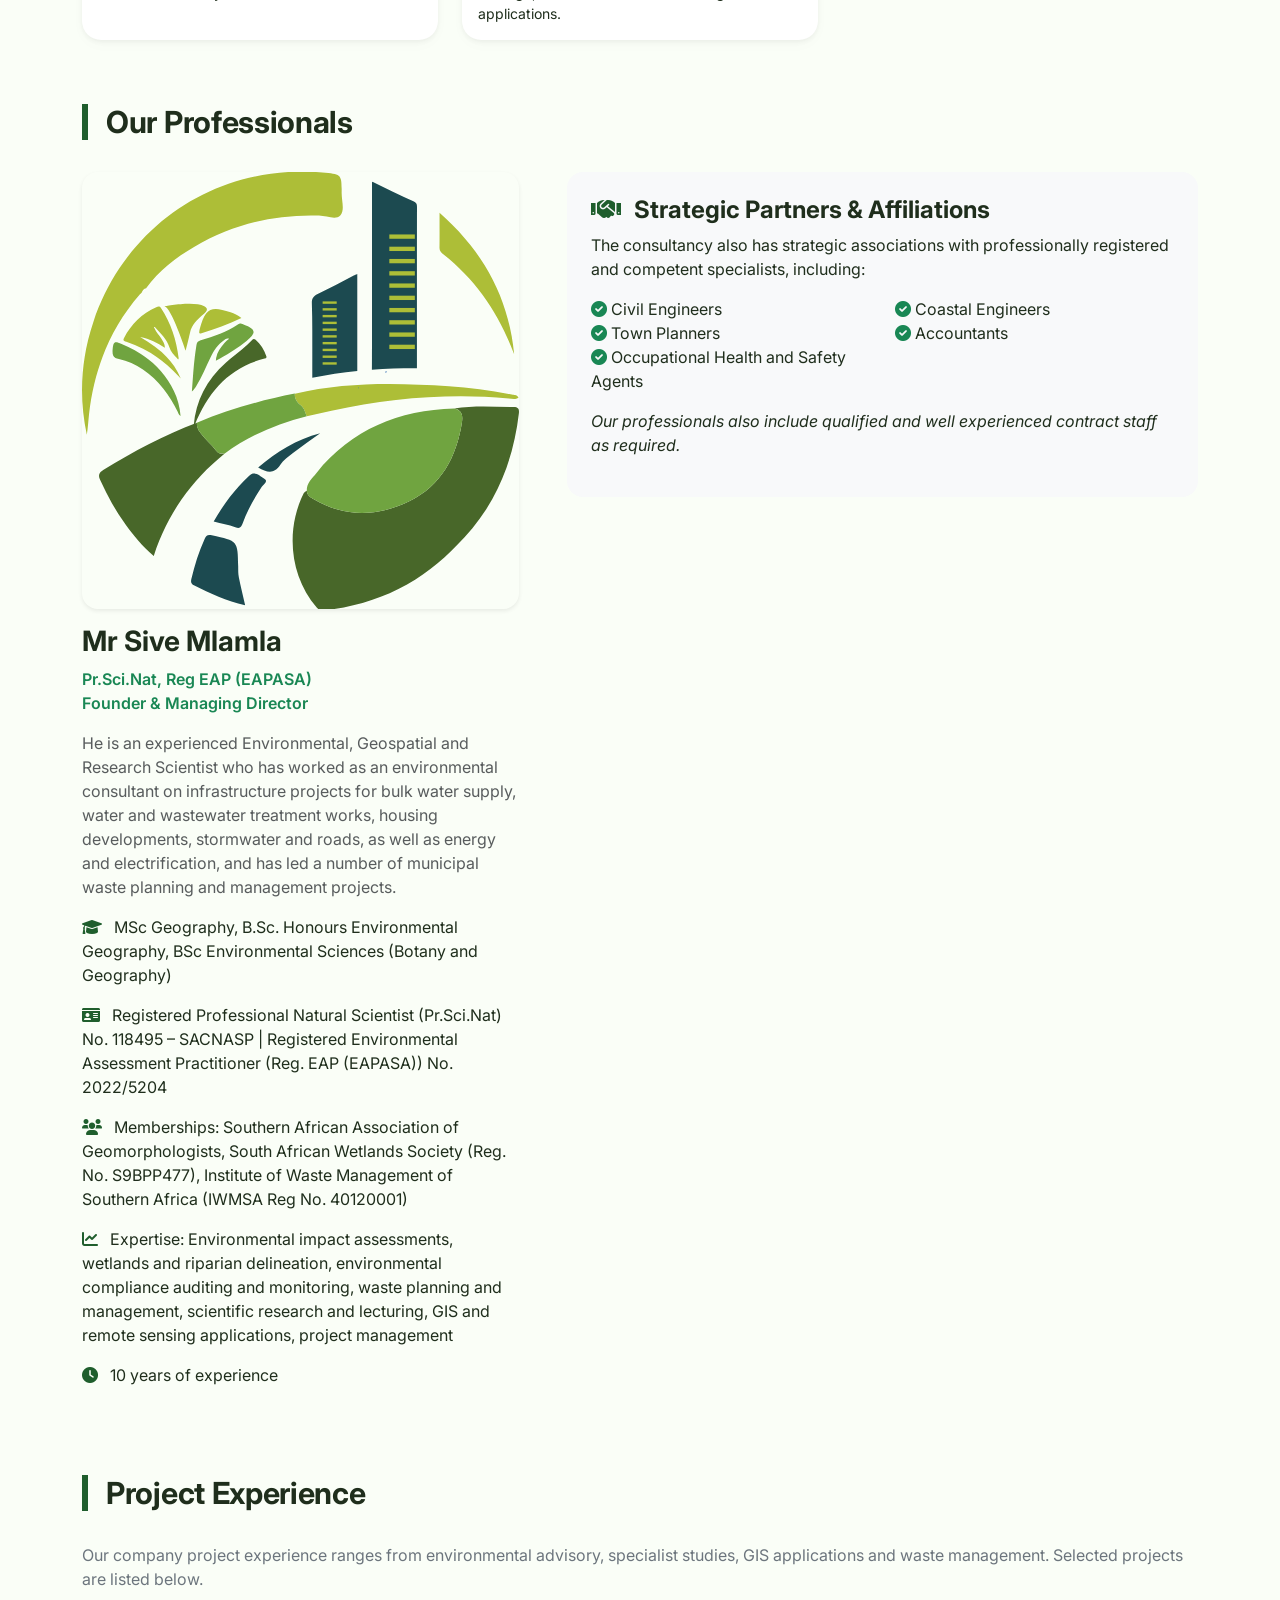
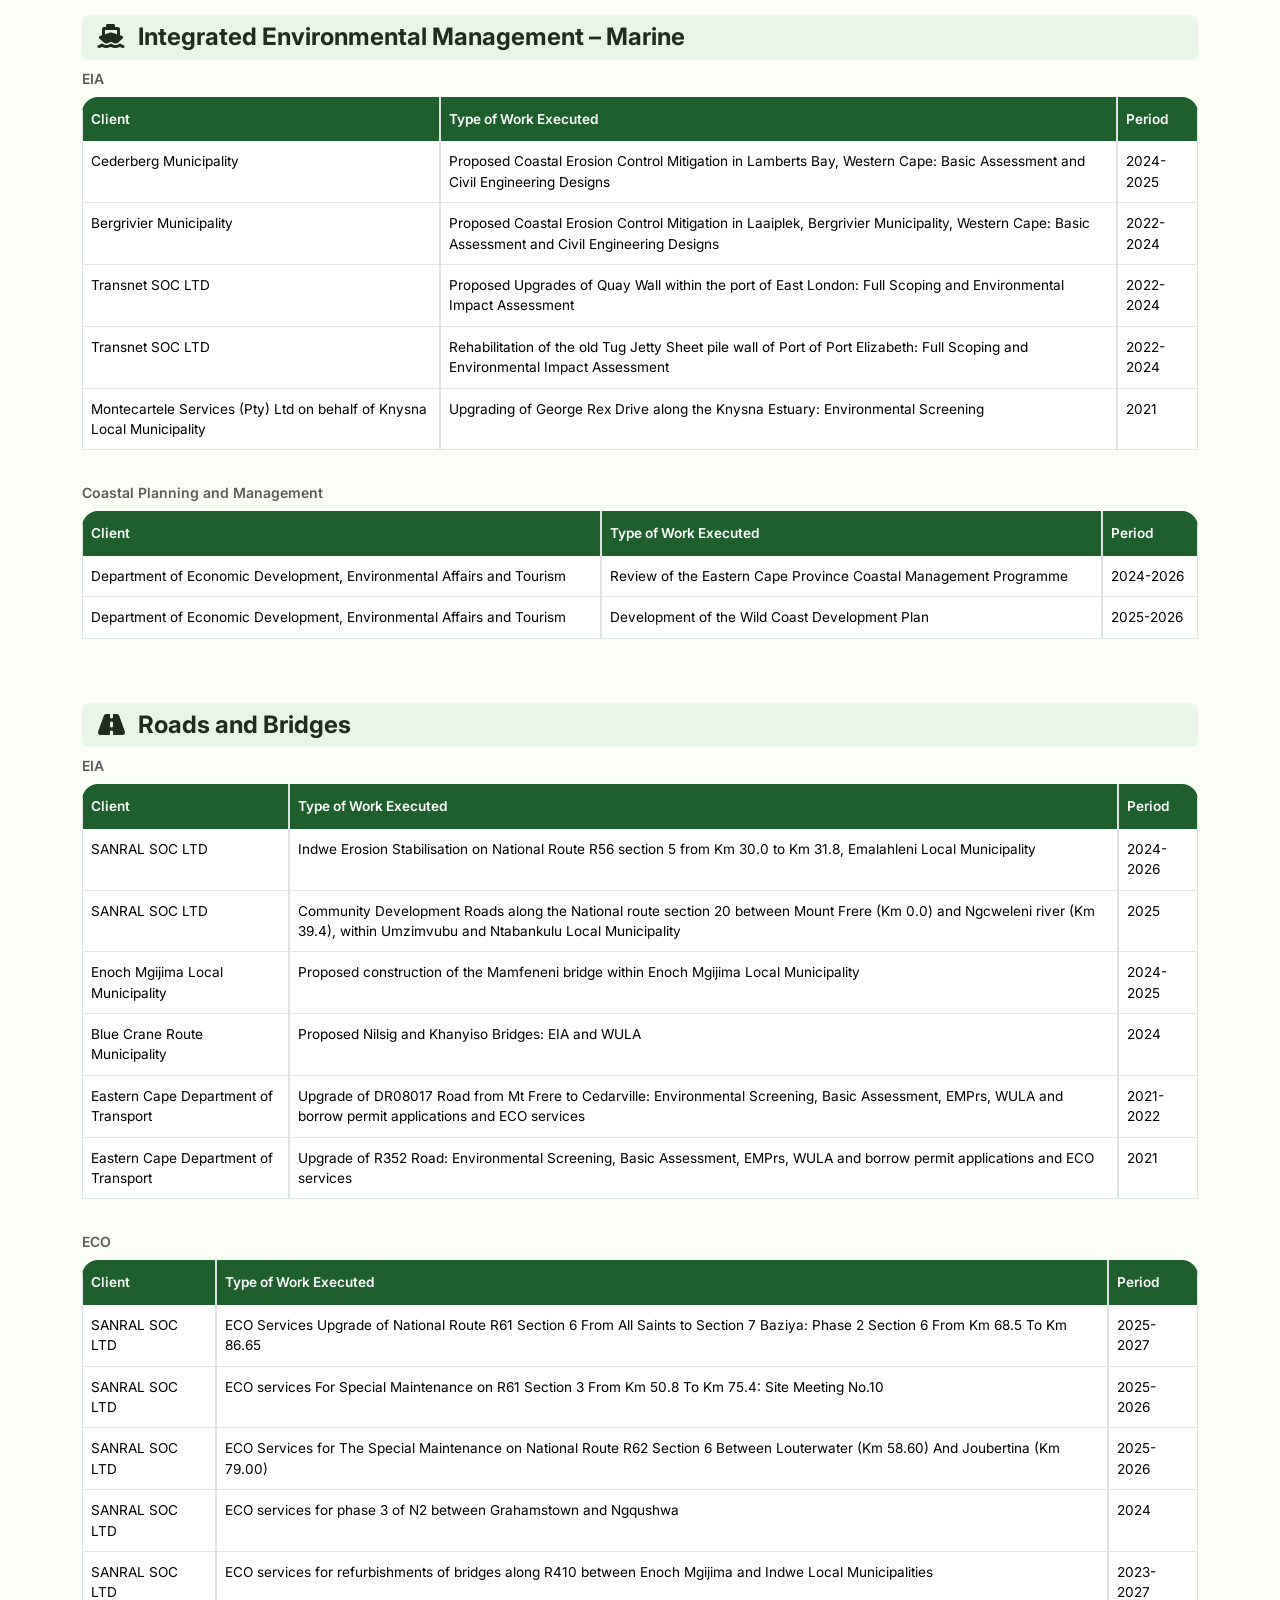
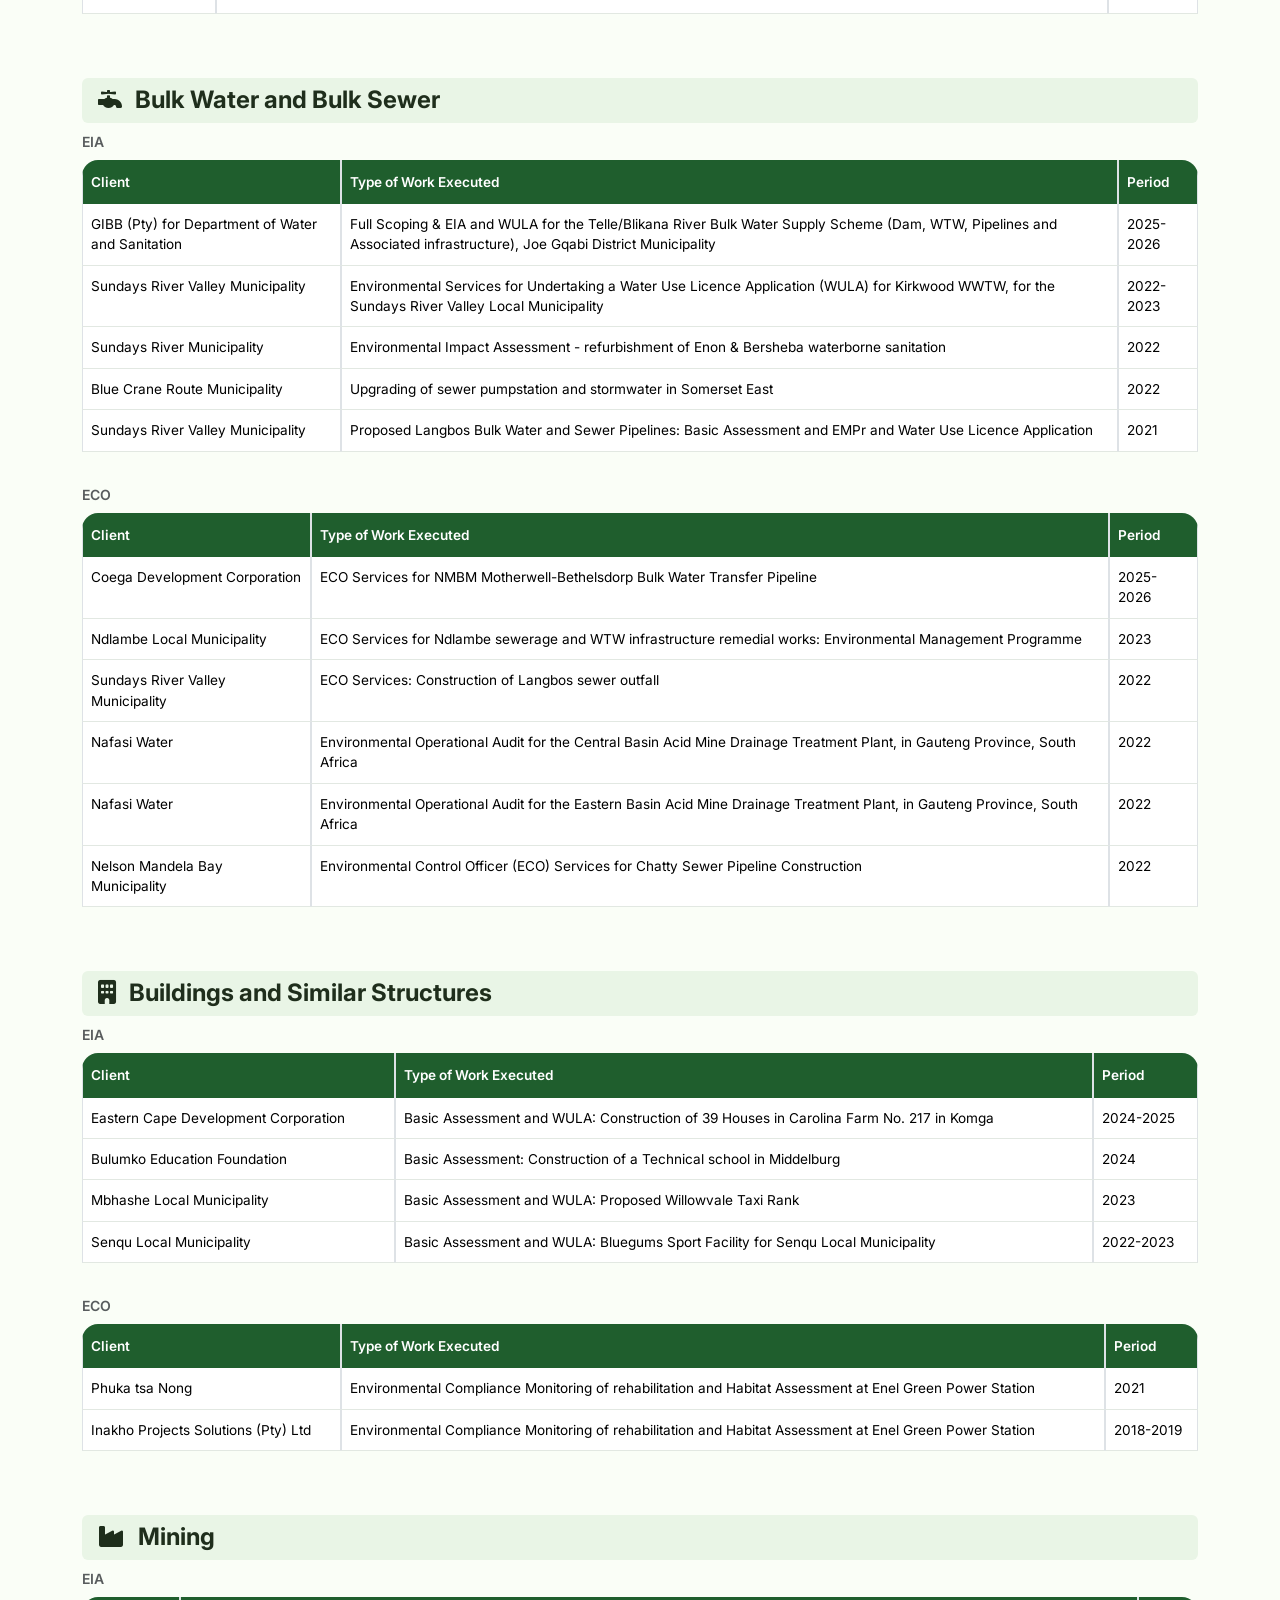
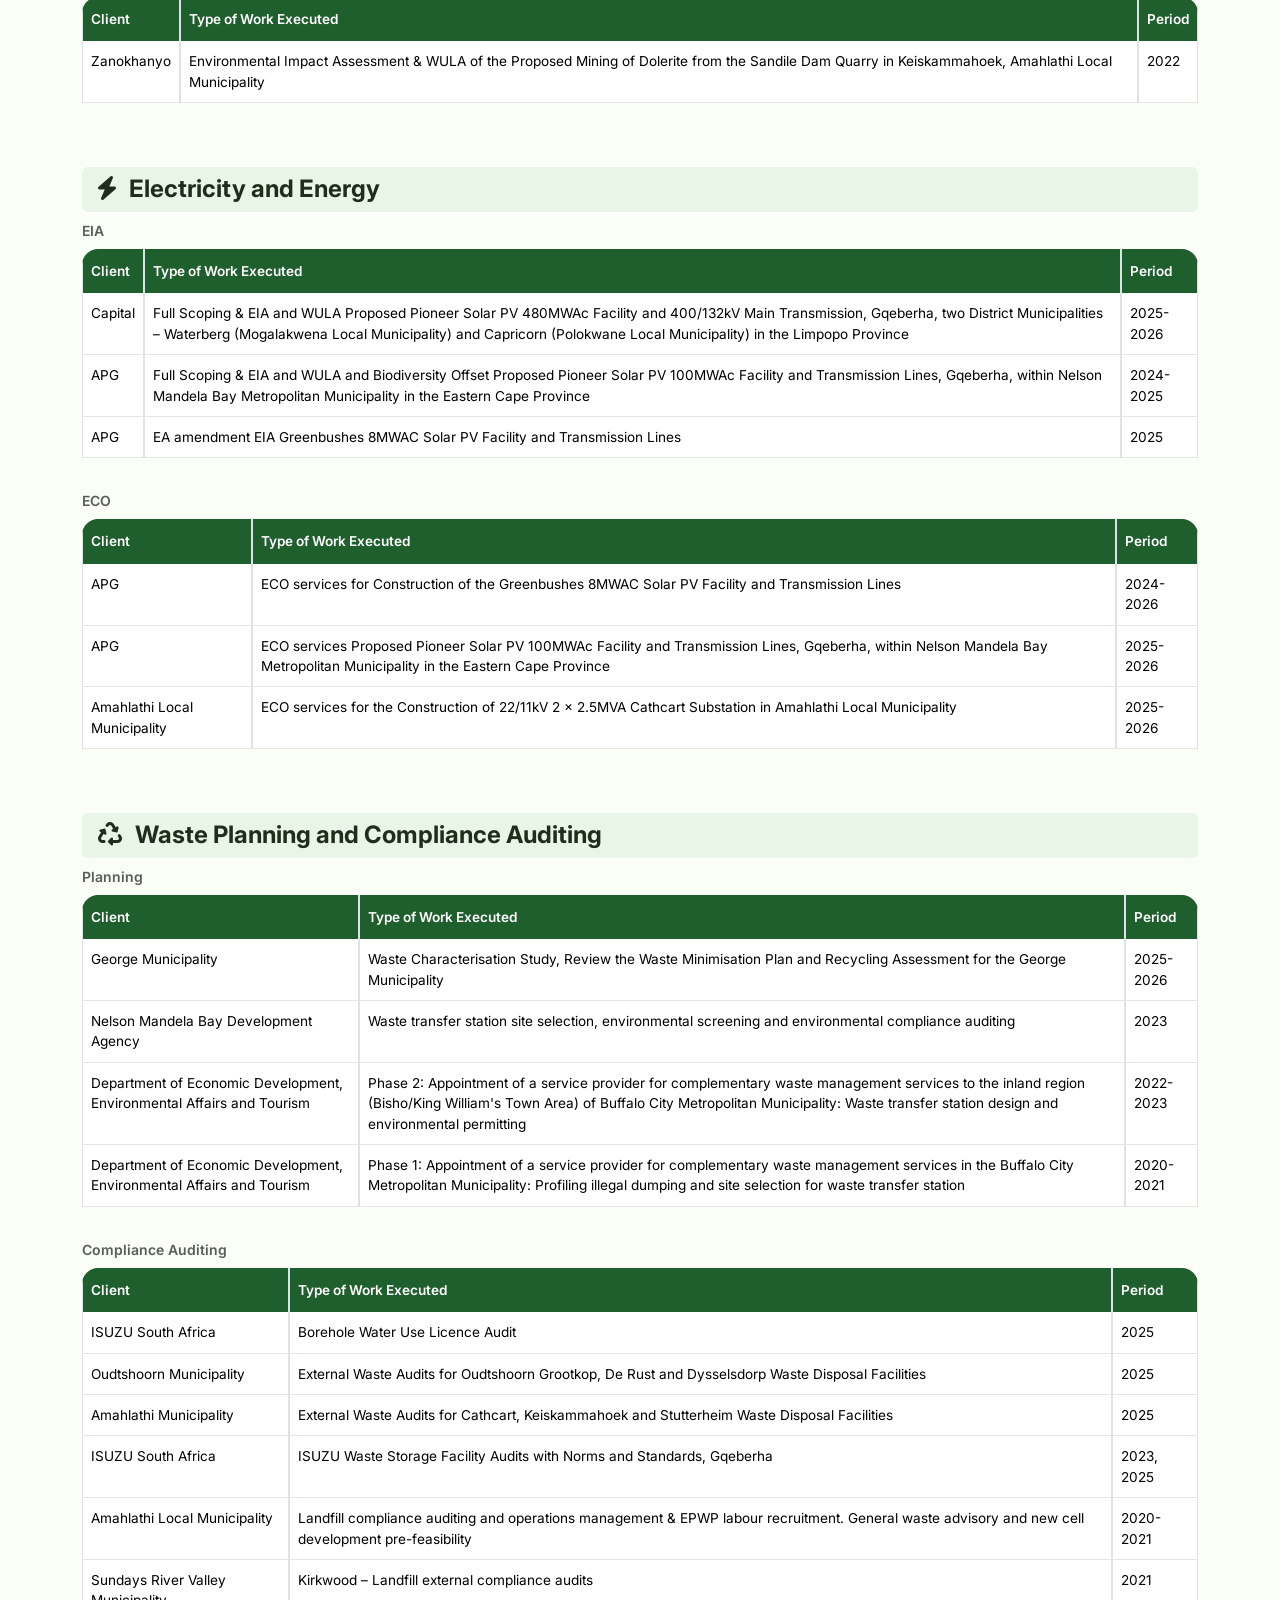
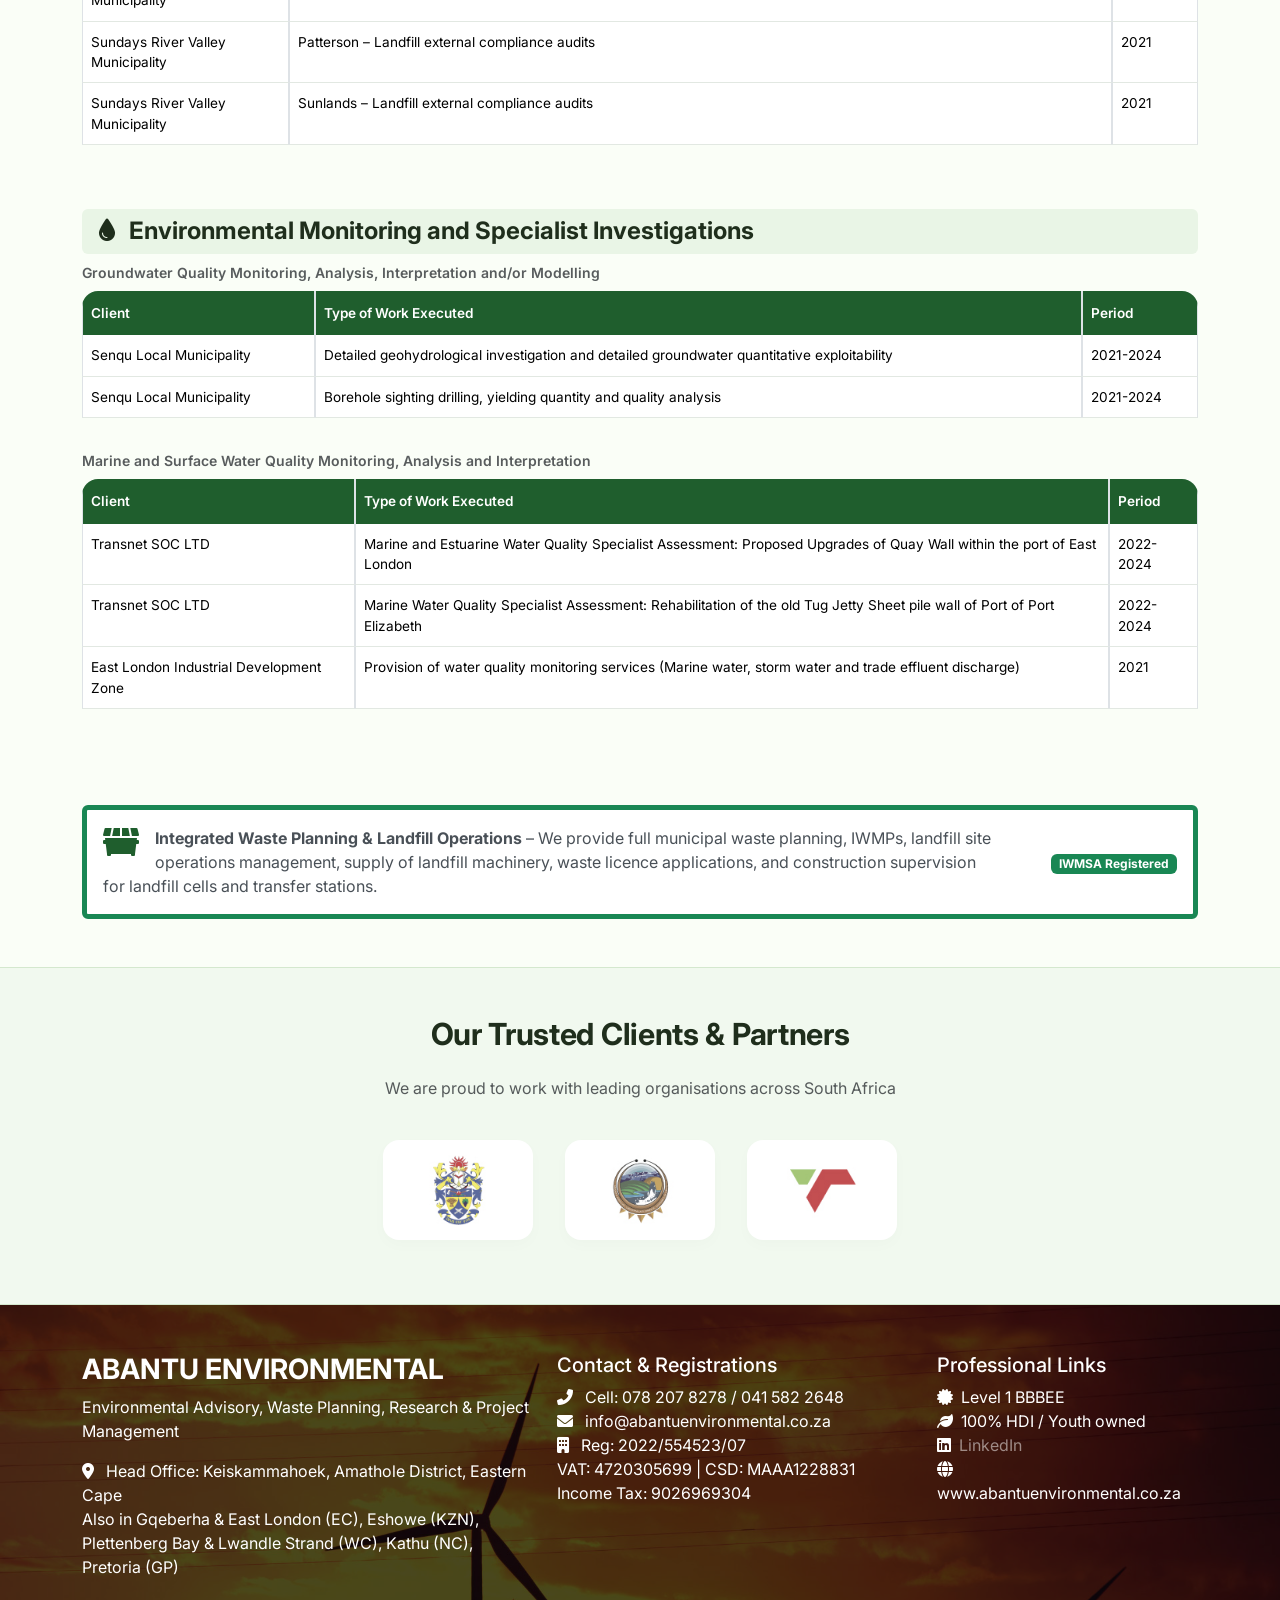
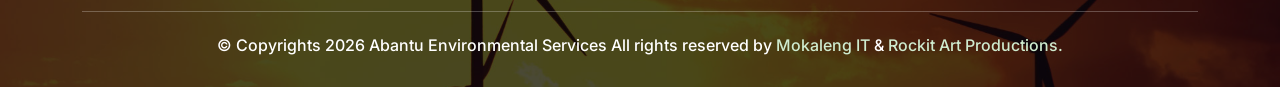
==== commit 780307ab: "#26 - Update Document Download Page" ====
--- a/index.html
+++ b/index.html
@@ -3,7 +3,9 @@
 <head>
     <meta charset="UTF-8">
     <meta name="viewport" content="width=device-width, initial-scale=1.0, user-scalable=yes">
-    <title>Abantu Environmental Services | Company Profile 2024/25</title>
+	<!-- Favicon -->
+	<link rel="icon" type="image/png" sizes="56x56" href="assets/images/fav-icon/icon.png">
+    <title>Abantu Environmental Services</title>
     <!-- Bootstrap 5 + Icons + Google Fonts -->
     <link href="https://cdn.jsdelivr.net/npm/bootstrap@5.3.0-alpha1/dist/css/bootstrap.min.css" rel="stylesheet">
     <link rel="stylesheet" href="https://cdnjs.cloudflare.com/ajax/libs/font-awesome/6.0.0-beta3/css/all.min.css">
@@ -99,14 +101,14 @@
             <p class="lead fw-semibold text-secondary">Environmental Advisory, Waste Planning, Research and Project Management</p>
             <div class="d-flex flex-wrap gap-3 mt-2 small text-muted">
                 <span><i class="fas fa-check-circle text-success"></i> Level 1 BBBEE</span>
-                <span><i class="fas fa-map-marker-alt text-success"></i> Keiskammahoek, East London, Mthatha, Gqeberha</span>
+                <span><i class="fas fa-map-marker-alt text-success"></i> Keiskammahoek, Gqeberha & East London (EC) &bull; Eshowe (KZN) &bull; Plettenberg Bay & Lwandle Strand (WC) &bull; Kathu (NC) &bull; Pretoria (GP)</span>
                 <span><i class="fas fa-chart-line text-success"></i> 100% Youth & HDI owned</span>
             </div>
         </div>
         <div class="col-md-4 text-md-end mt-3 mt-md-0">
             <div class="bg-brand-soft p-3 rounded-4 text-center">
                 <span class="fw-bold">Company Profile</span><br>
-                <span class="display-6 fw-bold brand-green">2026 | 2027</span>
+                <span class="display-6 fw-bold brand-green">2025 | 2026</span>
             </div>
         </div>
     </div>
@@ -118,18 +120,23 @@
     <div class="row g-5">
         <div class="col-lg-7">
             <div class="d-flex align-items-center gap-2 mb-3"><h2 class="section-title">About Us</h2></div>
-            <p class="text-muted">Abantu Environmental Services (Pty) Ltd is an environmental, waste planning, research, Geographic Information Systems (GIS) and remote sensing consultancy which was established in 2018.</p>
-            <p>The company is a <strong>Level 1 BBBEE contributor</strong> with 100% youth ownership by a sole director who falls under the category of Historically Disadvantaged Individuals (HDI) and lives in rural areas.</p>
-            <p>We have offices in Keiskammahoek, East London, Mthatha and Gqeberha, Eastern Cape Province, South Africa. Our head office is located in Keiskammahoek within the Amathole District under the Amahlathi Local Municipality jurisdiction.</p>
+            <p class="text-muted">Abantu Environmental Services (Pty) Ltd is an environmental consultancy firm established in 2018. The company has a country wide footprint and specialises in environmental impact assessments, environmental specialist studies, water use licence applications, and environmental compliance auditing as well as monitoring for all kinds of developments, both inland and coastal.</p>
+            <p>Our advisory services span all development stages &mdash; feasibility, planning and design, construction, operations and decommissioning &mdash; for both the public and private sectors, including all government spheres, property development, agriculture and farmers, mining, and energy and electricity.</p>
+            <p>The company is a <strong>Level 1 BBBEE contributor</strong> with 100% youth ownership by a sole director who falls under the category of Historically Disadvantaged Individuals (HDI) and hails from rural areas of South Africa. We are registered with the South African Council for Natural Scientific Professions (SACNASP) and the Environmental Assessment Practitioners Association of South Africa (EAPASA).</p>
+            <p>Our head office is in Keiskammahoek, Amathole District, Eastern Cape, with a presence in Gqeberha and East London (Eastern Cape), Eshowe (KwaZulu-Natal), Plettenberg Bay and Lwandle Strand (Western Cape), Kathu (Northern Cape) and Pretoria (Gauteng).</p>
             <div class="mt-3 bg-light p-3 rounded-3 border-start border-4 border-success">
                 <i class="fas fa-quote-left text-success me-2"></i> <span class="fw-semibold">"Abantu Environmental thrives to contribute to employment creation and skills transfer in environmental consulting, research, GIS, and project management."</span>
             </div>
         </div>
         <div class="col-lg-5">
             <div class="bg-brand-soft p-4 rounded-4 h-100">
-                <h3 class="fw-bold brand-green"><i class="fas fa-eye me-2"></i>Our Vision</h3>
-                <p>To emerge as the best multi-disciplinary consultancy and research firm which provides integrated solutions to socio-economic and environmental problems of any nature and magnitude. We seek to contribute to sustainable employment creation and skills transfer in the Province of the Eastern Cape.</p>
-                <p>Our pursuit is to also pioneer the realisation and maximization of local skills utilization to tap in the green economy for sustainable job creation, with specific focus on the most remote areas of the province. Establishment of strategic partnerships locally and internationally to deliver projects also forms part of our vision.</p>
+                <h3 class="fw-bold brand-green"><i class="fas fa-eye me-2"></i>Vision & Mission</h3>
+                <ul class="mb-0">
+                    <li>World class grassroot scientific environmental management advisory services</li>
+                    <li>Upholding ethical and professional consulting in environmental management</li>
+                    <li>Client needs tailored but independent environmental management solutions</li>
+                    <li>Fostering sustainable development in the environmental management of developments and operations</li>
+                </ul>
             </div>
         </div>
     </div>
@@ -143,21 +150,21 @@
             <div class="value-card p-4 h-100 text-center">
                 <i class="fas fa-users fa-3x brand-green mb-3"></i>
                 <h4 class="fw-bold">People</h4>
-                <p>The social sphere is an important component of sustainable business. We value and respect all ethnic groups, cultures and religions. We uphold "umuntu ngumntu ngabantu" — people-centric advisory, maximizing job creation and skills transfer for HDI.</p>
+                <p>The social sphere, constituted by people, is an important component of sustainable business and development. We value and respect people from all ethnic groups, cultures and religions, and uphold the principle of "umntu ngumntu ngabantu" — a person is a person through other people. In project delivery we always seek to maximize job creation and skills transfer for people, particularly Historically Disadvantaged Individuals (HDI).</p>
             </div>
         </div>
         <div class="col-md-4">
             <div class="value-card p-4 h-100 text-center">
                 <i class="fas fa-globe-africa fa-3x brand-green mb-3"></i>
                 <h4 class="fw-bold">Environment</h4>
-                <p>The biophysical environment is the mother of man. We advocate for environmental protection and conservation while encouraging social livelihoods, sustainable development and economic growth.</p>
+                <p>The biophysical environment is the mother of man and his endeavours upon the earth. It is therefore of utmost importance to advocate for environmental protection and conservation whilst also encouraging promotion of social livelihoods and wellbeing, sustainable development and economic growth.</p>
             </div>
         </div>
         <div class="col-md-4">
             <div class="value-card p-4 h-100 text-center">
                 <i class="fas fa-briefcase fa-3x brand-green mb-3"></i>
                 <h4 class="fw-bold">Proficiency</h4>
-                <p>Professionalism underlies our good work ethics, efficiency, and high-quality project deliverables of industry standards tailor-made for client needs and conforming to legal requirements.</p>
+                <p>Professionalism is an important element of the core pillars of the consultancy. It underlies our good work ethics, efficiency, and high-quality project deliverables of industry standards tailor-made for client needs and conforming to relevant legal requirements.</p>
             </div>
         </div>
     </div>
@@ -167,38 +174,56 @@
 <div class="container py-3">
     <div class="row">
         <div class="col-12">
-            <h2 class="section-title">Business Market Sectors</h2>
+            <h2 class="section-title">Our Business Market Sectors</h2>
             <p class="mb-4">We have suitably qualified, experienced and competent in-house consultants and specialists with proven track record of delivering projects on time and within budget.</p>
         </div>
     </div>
     <div class="row g-3">
         <div class="col-md-12">
-            <div class="row row-cols-2 row-cols-md-4 g-3">
-                <div class="col"><div class="badge-service text-center"><i class="fas fa-chart-line me-1"></i> Infrastructure</div></div>
-                <div class="col"><div class="badge-service text-center"><i class="fas fa-water me-1"></i> Water & Sanitation</div></div>
-                <div class="col"><div class="badge-service text-center"><i class="fas fa-dumpster-fire me-1"></i> Waste Management</div></div>
-                <div class="col"><div class="badge-service text-center"><i class="fas fa-industry me-1"></i> Mining & Energy</div></div>
-                <div class="col"><div class="badge-service text-center"><i class="fas fa-city me-1"></i> Municipal Planning</div></div>
-                <div class="col"><div class="badge-service text-center"><i class="fas fa-map me-1"></i> GIS & Remote Sensing</div></div>
-                <div class="col"><div class="badge-service text-center"><i class="fas fa-ship me-1"></i> Marine & Coastal</div></div>
-                <div class="col"><div class="badge-service text-center"><i class="fas fa-seedling me-1"></i> Climate Adaptation</div></div>
-            </div>
-        </div>
-    </div>
-
-    <!-- SERVICE OFFERINGS (9 areas) -->
+            <div class="row row-cols-2 row-cols-md-5 g-3">
+                <div class="col"><div class="badge-service text-center"><i class="fas fa-file-signature me-1"></i> Environmental Licencing</div></div>
+                <div class="col"><div class="badge-service text-center"><i class="fas fa-clipboard-check me-1"></i> Environmental Compliance Auditing</div></div>
+                <div class="col"><div class="badge-service text-center"><i class="fas fa-recycle me-1"></i> Waste Planning and Management</div></div>
+                <div class="col"><div class="badge-service text-center"><i class="fas fa-water me-1"></i> Environmental & Marine Monitoring</div></div>
+                <div class="col"><div class="badge-service text-center"><i class="fas fa-microscope me-1"></i> Environmental Specialist Assessment</div></div>
+            </div>
+        </div>
+    </div>
+
+    <!-- SERVICE OFFERINGS (5 areas) -->
     <div class="mt-5">
         <h2 class="section-title">Service Offerings</h2>
         <div class="row g-4">
-            <div class="col-md-6 col-lg-4"><div class="card-service p-3 h-100"><i class="fas fa-file-signature fa-2x brand-green mb-2"></i><h5>1. Environmental Licensing</h5><p class="small">EIAs, Basic Assessments, Water Use Licence Applications, Mining Permits, Atmospheric Emissions Licences.</p></div></div>
-            <div class="col-md-6 col-lg-4"><div class="card-service p-3 h-100"><i class="fas fa-clipboard-list fa-2x brand-green mb-2"></i><h5>2. Environmental Compliance Auditing</h5><p class="small">Landfill site audits, ECO services, Water Use Licence Audits, statutory compliance audits.</p></div></div>
-            <div class="col-md-6 col-lg-4"><div class="card-service p-3 h-100"><i class="fas fa-recycle fa-2x brand-green mb-2"></i><h5>3. Waste Planning & Management</h5><p class="small">IWMPs, landfill design, Waste Licence Applications, supply of landfill machinery, tender documentation.</p></div></div>
-            <div class="col-md-6 col-lg-4"><div class="card-service p-3 h-100"><i class="fas fa-microscope fa-2x brand-green mb-2"></i><h5>4. Specialist Investigations</h5><p class="small">Wetland, geohydrological, paleontological, ecological, heritage, borehole planning and contamination monitoring.</p></div></div>
-            <div class="col-md-6 col-lg-4"><div class="card-service p-3 h-100"><i class="fas fa-tasks fa-2x brand-green mb-2"></i><h5>5. Project Management</h5><p class="small">Alien invasive control, land rehabilitation, waste projects, environmental & social project management.</p></div></div>
-            <div class="col-md-6 col-lg-4"><div class="card-service p-3 h-100"><i class="fas fa-map-marked-alt fa-2x brand-green mb-2"></i><h5>6. GIS Advisory & Training</h5><p class="small">GIS mapping, remote sensing, land use mapping, software maintenance, custom GIS training development.</p></div></div>
-            <div class="col-md-6 col-lg-4"><div class="card-service p-3 h-100"><i class="fas fa-chalkboard-teacher fa-2x brand-green mb-2"></i><h5>7. Research</h5><p class="small">Environmental & water research, climate change adaptation strategies, socio-economic research.</p></div></div>
-            <div class="col-md-6 col-lg-4"><div class="card-service p-3 h-100"><i class="fas fa-wind fa-2x brand-green mb-2"></i><h5>8. Air Quality & Noise Monitoring</h5><p class="small">Air quality monitoring, equipment calibration, noise compliance investigations.</p></div></div>
-            <div class="col-md-6 col-lg-4"><div class="card-service p-3 h-100"><i class="fas fa-water fa-2x brand-green mb-2"></i><h5>9. Environmental & Marine Monitoring</h5><p class="small">Water quality, marine water/sediment assessments, marine biodiversity assessments.</p></div></div>
+            <div class="col-md-6 col-lg-4">
+                <div class="card-service p-3 h-100">
+                    <i class="fas fa-file-signature fa-2x brand-green mb-2"></i><h5>1. Environmental Licencing</h5>
+                    <p class="small mb-0">Environmental Impact Assessments (EIAs), Basic Assessments (BAs), Water Use Licence Applications (WULAs), Mining Permit Applications, Borrow Pits Permits, Prospecting and Mining Rights Applications, Atmospheric Emissions Licence Applications.</p>
+                </div>
+            </div>
+            <div class="col-md-6 col-lg-4">
+                <div class="card-service p-3 h-100">
+                    <i class="fas fa-clipboard-list fa-2x brand-green mb-2"></i><h5>2. Environmental Compliance Auditing</h5>
+                    <p class="small mb-0">Environmental Compliance Audits, auditing of landfill sites, waste transfer stations and storage facilities, Environmental Control Officer (ECO) services, Water Use Licence Audits, and any statutory environmental compliance audits.</p>
+                </div>
+            </div>
+            <div class="col-md-6 col-lg-4">
+                <div class="card-service p-3 h-100">
+                    <i class="fas fa-recycle fa-2x brand-green mb-2"></i><h5>3. Waste Planning and Management</h5>
+                    <p class="small mb-0">Integrated Waste Management Plans (IWMPs), municipal waste planning, landfill site operations management, supply of landfill machinery (plant) and equipment, Waste Management Licence Applications, facility registrations with Norms and Standards, and landfill/transfer station planning, design, tender documentation, construction supervision and contract administration.</p>
+                </div>
+            </div>
+            <div class="col-md-6 col-lg-4">
+                <div class="card-service p-3 h-100">
+                    <i class="fas fa-water fa-2x brand-green mb-2"></i><h5>4. Environmental and Marine Monitoring</h5>
+                    <p class="small mb-0">Water quality monitoring, air quality monitoring (equipment supply, calibration and maintenance), noise quality compliance investigations, marine water and sediment quality assessments, and marine biodiversity assessments.</p>
+                </div>
+            </div>
+            <div class="col-md-6 col-lg-4">
+                <div class="card-service p-3 h-100">
+                    <i class="fas fa-microscope fa-2x brand-green mb-2"></i><h5>5. Environmental Specialist Assessment</h5>
+                    <p class="small mb-0">Terrestrial biodiversity and plants, animal species, avifaunal surveys, wetlands and riparian delineation, aquatic biodiversity, hydrological, palaeontology, archaeological and cultural heritage, and GIS and remote sensing applications.</p>
+                </div>
+            </div>
         </div>
     </div>
 </div>
@@ -213,21 +238,25 @@
 			</div>
             <h3 class="fw-bold mt-2">Mr Sive Mlamla</h3>
             <p class="text-success fw-semibold">Pr.Sci.Nat, Reg EAP (EAPASA)<br> Founder & Managing Director</p>
-            <p><i class="fas fa-graduation-cap me-2 brand-green"></i> M.Sc. Geography (Catchment Hydrology), B.Sc. Honours Environmental Geography, B.Sc. Environmental Sciences</p>
-            <p><i class="fas fa-id-card me-2 brand-green"></i> Professional Natural Scientist (SACNASP) No. 118495 | IWMSA Reg No. 40120001</p>
-            <p><i class="fas fa-chart-line me-2 brand-green"></i> Expertise: EIA, Compliance Auditing, Waste planning, GIS & Remote Sensing, Project Management</p>
+            <p class="text-muted">He is an experienced Environmental, Geospatial and Research Scientist who has worked as an environmental consultant on infrastructure projects for bulk water supply, water and wastewater treatment works, housing developments, stormwater and roads, as well as energy and electrification, and has led a number of municipal waste planning and management projects.</p>
+            <p><i class="fas fa-graduation-cap me-2 brand-green"></i> MSc Geography, B.Sc. Honours Environmental Geography, BSc Environmental Sciences (Botany and Geography)</p>
+            <p><i class="fas fa-id-card me-2 brand-green"></i> Registered Professional Natural Scientist (Pr.Sci.Nat) No. 118495 – SACNASP | Registered Environmental Assessment Practitioner (Reg. EAP (EAPASA)) No. 2022/5204</p>
+            <p><i class="fas fa-users me-2 brand-green"></i> Memberships: Southern African Association of Geomorphologists, South African Wetlands Society (Reg. No. S9BPP477), Institute of Waste Management of Southern Africa (IWMSA Reg No. 40120001)</p>
+            <p><i class="fas fa-chart-line me-2 brand-green"></i> Expertise: Environmental impact assessments, wetlands and riparian delineation, environmental compliance auditing and monitoring, waste planning and management, scientific research and lecturing, GIS and remote sensing applications, project management</p>
+            <p><i class="fas fa-clock me-2 brand-green"></i> 10 years of experience</p>
         </div>
         <div class="col-md-7">
             <div class="bg-light p-4 rounded-4">
                 <h4><i class="fas fa-handshake brand-green me-2"></i> Strategic Partners & Affiliations</h4>
-                <p>We are affiliated with industry experts, researchers and academics from South Africa, Africa and Europe. Strategic partners include Nelson Mandela University, University of Makerere (Uganda), University of Dar es Salaam (Tanzania) and Oldenburg University (Germany). Our ad-hoc specialist partners include:</p>
+                <p>The consultancy also has strategic associations with professionally registered and competent specialists, including:</p>
                 <ul class="list-unstyled row">
-                    <li class="col-md-6"><i class="fas fa-check-circle text-success"></i> Distinguished peer-reviewed researchers</li>
-                    <li class="col-md-6"><i class="fas fa-check-circle text-success"></i> Professional Natural Scientists (SACNASP)</li>
-                    <li class="col-md-6"><i class="fas fa-check-circle text-success"></i> Registered Engineers (ECSA)</li>
-                    <li class="col-md-6"><i class="fas fa-check-circle text-success"></i> GIS Professionals (SAGC)</li>
+                    <li class="col-md-6"><i class="fas fa-check-circle text-success"></i> Civil Engineers</li>
+                    <li class="col-md-6"><i class="fas fa-check-circle text-success"></i> Coastal Engineers</li>
+                    <li class="col-md-6"><i class="fas fa-check-circle text-success"></i> Town Planners</li>
+                    <li class="col-md-6"><i class="fas fa-check-circle text-success"></i> Accountants</li>
+                    <li class="col-md-6"><i class="fas fa-check-circle text-success"></i> Occupational Health and Safety Agents</li>
                 </ul>
-                <p class="mt-2 fst-italic">We work with qualified contract staff and specialist partners to deliver quality work to clients across all disciplines.</p>
+                <p class="mt-2 fst-italic">Our professionals also include qualified and well experienced contract staff as required.</p>
             </div>
         </div>
     </div>
@@ -236,110 +265,222 @@
 <!-- PROJECT EXPERIENCE (Tables matching profile) -->
 <div class="container py-4">
     <h2 class="section-title">Project Experience</h2>
-    <p class="text-secondary mb-4">Selected project track record across environmental advisory, specialist research, GIS, and management.</p>
-
-    <!-- Groundwater Monitoring -->
-    <div class="mb-5">
-        <h4 class="fw-bold bg-brand-soft p-2 ps-3 rounded"><i class="fas fa-tint me-2"></i> Environmental Monitoring – Groundwater Quality</h4>
-        <div class="table-responsive-custom">
-            <table class="table table-project table-bordered">
-                <thead><tr><th>Client</th><th>Type of Work</th><th>Period</th></tr></thead>
+    <p class="text-secondary mb-4">Our company project experience ranges from environmental advisory, specialist studies, GIS applications and waste management. Selected projects are listed below.</p>
+
+    <!-- Integrated Environmental Management: Marine -->
+    <div class="mb-5">
+        <h4 class="fw-bold bg-brand-soft p-2 ps-3 rounded"><i class="fas fa-ship me-2"></i> Integrated Environmental Management &ndash; Marine</h4>
+        <p class="fw-semibold small text-muted mb-2">EIA</p>
+        <div class="table-responsive-custom">
+            <table class="table table-project table-bordered">
+                <thead><tr><th>Client</th><th>Type of Work Executed</th><th>Period</th></tr></thead>
+                <tbody>
+                    <tr><td>Cederberg Municipality</td><td>Proposed Coastal Erosion Control Mitigation in Lamberts Bay, Western Cape: Basic Assessment and Civil Engineering Designs</td><td>2024-2025</td></tr>
+                    <tr><td>Bergrivier Municipality</td><td>Proposed Coastal Erosion Control Mitigation in Laaiplek, Bergrivier Municipality, Western Cape: Basic Assessment and Civil Engineering Designs</td><td>2022-2024</td></tr>
+                    <tr><td>Transnet SOC LTD</td><td>Proposed Upgrades of Quay Wall within the port of East London: Full Scoping and Environmental Impact Assessment</td><td>2022-2024</td></tr>
+                    <tr><td>Transnet SOC LTD</td><td>Rehabilitation of the old Tug Jetty Sheet pile wall of Port of Port Elizabeth: Full Scoping and Environmental Impact Assessment</td><td>2022-2024</td></tr>
+                    <tr><td>Montecartele Services (Pty) Ltd on behalf of Knysna Local Municipality</td><td>Upgrading of George Rex Drive along the Knysna Estuary: Environmental Screening</td><td>2021</td></tr>
+                </tbody>
+            </table>
+        </div>
+        <p class="fw-semibold small text-muted mb-2 mt-3">Coastal Planning and Management</p>
+        <div class="table-responsive-custom">
+            <table class="table table-project table-bordered">
+                <thead><tr><th>Client</th><th>Type of Work Executed</th><th>Period</th></tr></thead>
+                <tbody>
+                    <tr><td>Department of Economic Development, Environmental Affairs and Tourism</td><td>Review of the Eastern Cape Province Coastal Management Programme</td><td>2024-2026</td></tr>
+                    <tr><td>Department of Economic Development, Environmental Affairs and Tourism</td><td>Development of the Wild Coast Development Plan</td><td>2025-2026</td></tr>
+                </tbody>
+            </table>
+        </div>
+    </div>
+
+    <!-- Roads and Bridges -->
+    <div class="mb-5">
+        <h4 class="fw-bold bg-brand-soft p-2 ps-3 rounded"><i class="fas fa-road me-2"></i> Roads and Bridges</h4>
+        <p class="fw-semibold small text-muted mb-2">EIA</p>
+        <div class="table-responsive-custom">
+            <table class="table table-project table-bordered">
+                <thead><tr><th>Client</th><th>Type of Work Executed</th><th>Period</th></tr></thead>
+                <tbody>
+                    <tr><td>SANRAL SOC LTD</td><td>Indwe Erosion Stabilisation on National Route R56 section 5 from Km 30.0 to Km 31.8, Emalahleni Local Municipality</td><td>2024-2026</td></tr>
+                    <tr><td>SANRAL SOC LTD</td><td>Community Development Roads along the National route section 20 between Mount Frere (Km 0.0) and Ngcweleni river (Km 39.4), within Umzimvubu and Ntabankulu Local Municipality</td><td>2025</td></tr>
+                    <tr><td>Enoch Mgijima Local Municipality</td><td>Proposed construction of the Mamfeneni bridge within Enoch Mgijima Local Municipality</td><td>2024-2025</td></tr>
+                    <tr><td>Blue Crane Route Municipality</td><td>Proposed Nilsig and Khanyiso Bridges: EIA and WULA</td><td>2024</td></tr>
+                    <tr><td>Eastern Cape Department of Transport</td><td>Upgrade of DR08017 Road from Mt Frere to Cedarville: Environmental Screening, Basic Assessment, EMPrs, WULA and borrow permit applications and ECO services</td><td>2021-2022</td></tr>
+                    <tr><td>Eastern Cape Department of Transport</td><td>Upgrade of R352 Road: Environmental Screening, Basic Assessment, EMPrs, WULA and borrow permit applications and ECO services</td><td>2021</td></tr>
+                </tbody>
+            </table>
+        </div>
+        <p class="fw-semibold small text-muted mb-2 mt-3">ECO</p>
+        <div class="table-responsive-custom">
+            <table class="table table-project table-bordered">
+                <thead><tr><th>Client</th><th>Type of Work Executed</th><th>Period</th></tr></thead>
+                <tbody>
+                    <tr><td>SANRAL SOC LTD</td><td>ECO Services Upgrade of National Route R61 Section 6 From All Saints to Section 7 Baziya: Phase 2 Section 6 From Km 68.5 To Km 86.65</td><td>2025-2027</td></tr>
+                    <tr><td>SANRAL SOC LTD</td><td>ECO services For Special Maintenance on R61 Section 3 From Km 50.8 To Km 75.4: Site Meeting No.10</td><td>2025-2026</td></tr>
+                    <tr><td>SANRAL SOC LTD</td><td>ECO Services for The Special Maintenance on National Route R62 Section 6 Between Louterwater (Km 58.60) And Joubertina (Km 79.00)</td><td>2025-2026</td></tr>
+                    <tr><td>SANRAL SOC LTD</td><td>ECO services for phase 3 of N2 between Grahamstown and Ngqushwa</td><td>2024</td></tr>
+                    <tr><td>SANRAL SOC LTD</td><td>ECO services for refurbishments of bridges along R410 between Enoch Mgijima and Indwe Local Municipalities</td><td>2023-2027</td></tr>
+                </tbody>
+            </table>
+        </div>
+    </div>
+
+    <!-- Bulk Water and Bulk Sewer -->
+    <div class="mb-5">
+        <h4 class="fw-bold bg-brand-soft p-2 ps-3 rounded"><i class="fas fa-faucet me-2"></i> Bulk Water and Bulk Sewer</h4>
+        <p class="fw-semibold small text-muted mb-2">EIA</p>
+        <div class="table-responsive-custom">
+            <table class="table table-project table-bordered">
+                <thead><tr><th>Client</th><th>Type of Work Executed</th><th>Period</th></tr></thead>
+                <tbody>
+                    <tr><td>GIBB (Pty) for Department of Water and Sanitation</td><td>Full Scoping & EIA and WULA for the Telle/Blikana River Bulk Water Supply Scheme (Dam, WTW, Pipelines and Associated infrastructure), Joe Gqabi District Municipality</td><td>2025-2026</td></tr>
+                    <tr><td>Sundays River Valley Municipality</td><td>Environmental Services for Undertaking a Water Use Licence Application (WULA) for Kirkwood WWTW, for the Sundays River Valley Local Municipality</td><td>2022-2023</td></tr>
+                    <tr><td>Sundays River Municipality</td><td>Environmental Impact Assessment - refurbishment of Enon & Bersheba waterborne sanitation</td><td>2022</td></tr>
+                    <tr><td>Blue Crane Route Municipality</td><td>Upgrading of sewer pumpstation and stormwater in Somerset East</td><td>2022</td></tr>
+                    <tr><td>Sundays River Valley Municipality</td><td>Proposed Langbos Bulk Water and Sewer Pipelines: Basic Assessment and EMPr and Water Use Licence Application</td><td>2021</td></tr>
+                </tbody>
+            </table>
+        </div>
+        <p class="fw-semibold small text-muted mb-2 mt-3">ECO</p>
+        <div class="table-responsive-custom">
+            <table class="table table-project table-bordered">
+                <thead><tr><th>Client</th><th>Type of Work Executed</th><th>Period</th></tr></thead>
+                <tbody>
+                    <tr><td>Coega Development Corporation</td><td>ECO Services for NMBM Motherwell-Bethelsdorp Bulk Water Transfer Pipeline</td><td>2025-2026</td></tr>
+                    <tr><td>Ndlambe Local Municipality</td><td>ECO Services for Ndlambe sewerage and WTW infrastructure remedial works: Environmental Management Programme</td><td>2023</td></tr>
+                    <tr><td>Sundays River Valley Municipality</td><td>ECO Services: Construction of Langbos sewer outfall</td><td>2022</td></tr>
+                    <tr><td>Nafasi Water</td><td>Environmental Operational Audit for the Central Basin Acid Mine Drainage Treatment Plant, in Gauteng Province, South Africa</td><td>2022</td></tr>
+                    <tr><td>Nafasi Water</td><td>Environmental Operational Audit for the Eastern Basin Acid Mine Drainage Treatment Plant, in Gauteng Province, South Africa</td><td>2022</td></tr>
+                    <tr><td>Nelson Mandela Bay Municipality</td><td>Environmental Control Officer (ECO) Services for Chatty Sewer Pipeline Construction</td><td>2022</td></tr>
+                </tbody>
+            </table>
+        </div>
+    </div>
+
+    <!-- Buildings and Similar Structures -->
+    <div class="mb-5">
+        <h4 class="fw-bold bg-brand-soft p-2 ps-3 rounded"><i class="fas fa-building me-2"></i> Buildings and Similar Structures</h4>
+        <p class="fw-semibold small text-muted mb-2">EIA</p>
+        <div class="table-responsive-custom">
+            <table class="table table-project table-bordered">
+                <thead><tr><th>Client</th><th>Type of Work Executed</th><th>Period</th></tr></thead>
+                <tbody>
+                    <tr><td>Eastern Cape Development Corporation</td><td>Basic Assessment and WULA: Construction of 39 Houses in Carolina Farm No. 217 in Komga</td><td>2024-2025</td></tr>
+                    <tr><td>Bulumko Education Foundation</td><td>Basic Assessment: Construction of a Technical school in Middelburg</td><td>2024</td></tr>
+                    <tr><td>Mbhashe Local Municipality</td><td>Basic Assessment and WULA: Proposed Willowvale Taxi Rank</td><td>2023</td></tr>
+                    <tr><td>Senqu Local Municipality</td><td>Basic Assessment and WULA: Bluegums Sport Facility for Senqu Local Municipality</td><td>2022-2023</td></tr>
+                </tbody>
+            </table>
+        </div>
+        <p class="fw-semibold small text-muted mb-2 mt-3">ECO</p>
+        <div class="table-responsive-custom">
+            <table class="table table-project table-bordered">
+                <thead><tr><th>Client</th><th>Type of Work Executed</th><th>Period</th></tr></thead>
+                <tbody>
+                    <tr><td>Phuka tsa Nong</td><td>Environmental Compliance Monitoring of rehabilitation and Habitat Assessment at Enel Green Power Station</td><td>2021</td></tr>
+                    <tr><td>Inakho Projects Solutions (Pty) Ltd</td><td>Environmental Compliance Monitoring of rehabilitation and Habitat Assessment at Enel Green Power Station</td><td>2018-2019</td></tr>
+                </tbody>
+            </table>
+        </div>
+    </div>
+
+    <!-- Mining -->
+    <div class="mb-5">
+        <h4 class="fw-bold bg-brand-soft p-2 ps-3 rounded"><i class="fas fa-industry me-2"></i> Mining</h4>
+        <p class="fw-semibold small text-muted mb-2">EIA</p>
+        <div class="table-responsive-custom">
+            <table class="table table-project table-bordered">
+                <thead><tr><th>Client</th><th>Type of Work Executed</th><th>Period</th></tr></thead>
+                <tbody>
+                    <tr><td>Zanokhanyo</td><td>Environmental Impact Assessment & WULA of the Proposed Mining of Dolerite from the Sandile Dam Quarry in Keiskammahoek, Amahlathi Local Municipality</td><td>2022</td></tr>
+                </tbody>
+            </table>
+        </div>
+    </div>
+
+    <!-- Electricity and Energy -->
+    <div class="mb-5">
+        <h4 class="fw-bold bg-brand-soft p-2 ps-3 rounded"><i class="fas fa-bolt me-2"></i> Electricity and Energy</h4>
+        <p class="fw-semibold small text-muted mb-2">EIA</p>
+        <div class="table-responsive-custom">
+            <table class="table table-project table-bordered">
+                <thead><tr><th>Client</th><th>Type of Work Executed</th><th>Period</th></tr></thead>
+                <tbody>
+                    <tr><td>Capital</td><td>Full Scoping & EIA and WULA Proposed Pioneer Solar PV 480MWAc Facility and 400/132kV Main Transmission, Gqeberha, two District Municipalities – Waterberg (Mogalakwena Local Municipality) and Capricorn (Polokwane Local Municipality) in the Limpopo Province</td><td>2025-2026</td></tr>
+                    <tr><td>APG</td><td>Full Scoping & EIA and WULA and Biodiversity Offset Proposed Pioneer Solar PV 100MWAc Facility and Transmission Lines, Gqeberha, within Nelson Mandela Bay Metropolitan Municipality in the Eastern Cape Province</td><td>2024-2025</td></tr>
+                    <tr><td>APG</td><td>EA amendment EIA Greenbushes 8MWAC Solar PV Facility and Transmission Lines</td><td>2025</td></tr>
+                </tbody>
+            </table>
+        </div>
+        <p class="fw-semibold small text-muted mb-2 mt-3">ECO</p>
+        <div class="table-responsive-custom">
+            <table class="table table-project table-bordered">
+                <thead><tr><th>Client</th><th>Type of Work Executed</th><th>Period</th></tr></thead>
+                <tbody>
+                    <tr><td>APG</td><td>ECO services for Construction of the Greenbushes 8MWAC Solar PV Facility and Transmission Lines</td><td>2024-2026</td></tr>
+                    <tr><td>APG</td><td>ECO services Proposed Pioneer Solar PV 100MWAc Facility and Transmission Lines, Gqeberha, within Nelson Mandela Bay Metropolitan Municipality in the Eastern Cape Province</td><td>2025-2026</td></tr>
+                    <tr><td>Amahlathi Local Municipality</td><td>ECO services for the Construction of 22/11kV 2 x 2.5MVA Cathcart Substation in Amahlathi Local Municipality</td><td>2025-2026</td></tr>
+                </tbody>
+            </table>
+        </div>
+    </div>
+
+    <!-- Waste Planning and Compliance Auditing -->
+    <div class="mb-5">
+        <h4 class="fw-bold bg-brand-soft p-2 ps-3 rounded"><i class="fas fa-recycle me-2"></i> Waste Planning and Compliance Auditing</h4>
+        <p class="fw-semibold small text-muted mb-2">Planning</p>
+        <div class="table-responsive-custom">
+            <table class="table table-project table-bordered">
+                <thead><tr><th>Client</th><th>Type of Work Executed</th><th>Period</th></tr></thead>
+                <tbody>
+                    <tr><td>George Municipality</td><td>Waste Characterisation Study, Review the Waste Minimisation Plan and Recycling Assessment for the George Municipality</td><td>2025-2026</td></tr>
+                    <tr><td>Nelson Mandela Bay Development Agency</td><td>Waste transfer station site selection, environmental screening and environmental compliance auditing</td><td>2023</td></tr>
+                    <tr><td>Department of Economic Development, Environmental Affairs and Tourism</td><td>Phase 2: Appointment of a service provider for complementary waste management services to the inland region (Bisho/King William's Town Area) of Buffalo City Metropolitan Municipality: Waste transfer station design and environmental permitting</td><td>2022-2023</td></tr>
+                    <tr><td>Department of Economic Development, Environmental Affairs and Tourism</td><td>Phase 1: Appointment of a service provider for complementary waste management services in the Buffalo City Metropolitan Municipality: Profiling illegal dumping and site selection for waste transfer station</td><td>2020-2021</td></tr>
+                </tbody>
+            </table>
+        </div>
+        <p class="fw-semibold small text-muted mb-2 mt-3">Compliance Auditing</p>
+        <div class="table-responsive-custom">
+            <table class="table table-project table-bordered">
+                <thead><tr><th>Client</th><th>Type of Work Executed</th><th>Period</th></tr></thead>
+                <tbody>
+                    <tr><td>ISUZU South Africa</td><td>Borehole Water Use Licence Audit</td><td>2025</td></tr>
+                    <tr><td>Oudtshoorn Municipality</td><td>External Waste Audits for Oudtshoorn Grootkop, De Rust and Dysselsdorp Waste Disposal Facilities</td><td>2025</td></tr>
+                    <tr><td>Amahlathi Municipality</td><td>External Waste Audits for Cathcart, Keiskammahoek and Stutterheim Waste Disposal Facilities</td><td>2025</td></tr>
+                    <tr><td>ISUZU South Africa</td><td>ISUZU Waste Storage Facility Audits with Norms and Standards, Gqeberha</td><td>2023, 2025</td></tr>
+                    <tr><td>Amahlathi Local Municipality</td><td>Landfill compliance auditing and operations management & EPWP labour recruitment. General waste advisory and new cell development pre-feasibility</td><td>2020-2021</td></tr>
+                    <tr><td>Sundays River Valley Municipality</td><td>Kirkwood – Landfill external compliance audits</td><td>2021</td></tr>
+                    <tr><td>Sundays River Valley Municipality</td><td>Patterson – Landfill external compliance audits</td><td>2021</td></tr>
+                    <tr><td>Sundays River Valley Municipality</td><td>Sunlands – Landfill external compliance audits</td><td>2021</td></tr>
+                </tbody>
+            </table>
+        </div>
+    </div>
+
+    <!-- Environmental Monitoring and Specialist Investigations -->
+    <div class="mb-5">
+        <h4 class="fw-bold bg-brand-soft p-2 ps-3 rounded"><i class="fas fa-tint me-2"></i> Environmental Monitoring and Specialist Investigations</h4>
+        <p class="fw-semibold small text-muted mb-2">Groundwater Quality Monitoring, Analysis, Interpretation and/or Modelling</p>
+        <div class="table-responsive-custom">
+            <table class="table table-project table-bordered">
+                <thead><tr><th>Client</th><th>Type of Work Executed</th><th>Period</th></tr></thead>
                 <tbody>
                     <tr><td>Senqu Local Municipality</td><td>Detailed geohydrological investigation and detailed groundwater quantitative exploitability</td><td>2021-2024</td></tr>
-                    <tr><td>Senqu Local Municipality</td><td>Borehole sighting drilling, yield quantity and quality analysis</td><td>2021-2024</td></tr>
-                </tbody>
-            </table>
-        </div>
-    </div>
-    <!-- Marine and Surface Water -->
-    <div class="mb-5">
-        <h4 class="fw-bold bg-brand-soft p-2 ps-3 rounded"><i class="fas fa-water me-2"></i> Marine & Surface Water Quality Monitoring</h4>
-        <div class="table-responsive-custom">
-            <table class="table table-project table-bordered">
-                <thead><tr><th>Client</th><th>Work</th><th>Period</th></tr></thead>
-                <tbody>
-                    <tr><td>Transnet SOC LTD</td><td>Marine and Estuarine Water Quality Specialist Assessment: Proposed Upgrades of Quay Wall, Port of East London</td><td>2022-2024</td></tr>
-                    <tr><td>Transnet SOC LTD</td><td>Marine Water Quality Specialist Assessment: Rehabilitation of old Tug Jetty Sheet pile wall, Port of Port Elizabeth</td><td>2022-2024</td></tr>
-                    <tr><td>East London Industrial Development Zone</td><td>Provision of water quality monitoring services (marine water, storm water and trade effluent discharge)</td><td>2021</td></tr>
-                </tbody>
-            </table>
-        </div>
-    </div>
-    <!-- Integrated Environmental Management Marine -->
-    <div class="mb-5">
-        <h4 class="fw-bold bg-brand-soft p-2 ps-3 rounded"><i class="fas fa-ship me-2"></i> Integrated Environmental Management (Marine & Coastal)</h4>
-        <div class="table-responsive-custom">
-            <table class="table table-project table-bordered">
-                <thead><tr><th>Client</th><th>Work</th><th>Period</th></tr></thead>
-                <tbody>
-                    <tr><td>Transnet SOC LTD</td><td>Proposed Upgrades of Quay Wall, Port of East London: Full Scoping & EIA</td><td>2022-2024</td></tr>
-                    <tr><td>Transnet SOC LTD</td><td>Rehabilitation of old Tug Jetty Sheet pile wall, Port of Port Elizabeth: Full Scoping & EIA</td><td>2022-2024</td></tr>
-                    <tr><td>Bergrivier Municipality</td><td>Proposed Coastal Erosion Control Mitigation in Laaiplek, Western Cape: Basic Assessment & Civil Engineering Designs</td><td>2022-2024</td></tr>
-                    <tr><td>Montecarte Services (Pty) Ltd / Knysna LM</td><td>Upgrading of George Rex Drive along Knysna Estuary: Environmental Screening</td><td>2021</td></tr>
-                </tbody>
-            </table>
-        </div>
-    </div>
-    <!-- Roads and Bridges -->
-    <div class="mb-5">
-        <h4 class="fw-bold bg-brand-soft p-2 ps-3 rounded"><i class="fas fa-road me-2"></i> Roads & Bridges</h4>
-        <div class="table-responsive-custom">
-            <table class="table table-project table-bordered">
-                <thead><tr><th>Client</th><th>Work executed</th><th>Period</th></tr></thead>
-                <tbody>
-                    <tr><td>Gilgal for Blue Crane Route Municipality</td><td>Proposed Nilsig and Khanyiso Bridges: EIA and WULA</td><td>2024</td></tr>
-                    <tr><td>BM Infrastructure Development (Pty) Ltd</td><td>Upgrade of DR08017 Road from Mt Frere to Cedarville: Screening, BA, EMPRs, WULA, borrow permits & ECO</td><td>2021-2022</td></tr>
-                    <tr><td>MBSA Consulting / DoT EC</td><td>Upgrade of R352 Road: Basic Assessment, EMPRs, WULA, borrow permit & ECO services</td><td>2021</td></tr>
-                    <tr><td>ECO Engineering Advice & Services</td><td>ECO services for refurbishment of bridges along R410 (Enoch Mgijima & Indwe)</td><td>2023</td></tr>
-                    <tr><td>Bosch Projects (Pty) Ltd</td><td>ECO services for phase 3 of N2 between Grahamstown and Ngqushwa</td><td>2024</td></tr>
-                </tbody>
-            </table>
-        </div>
-    </div>
-    <!-- Bulk Water & Sewer -->
-    <div class="mb-5">
-        <h4 class="fw-bold bg-brand-soft p-2 ps-3 rounded"><i class="fas fa-faucet me-2"></i> Bulk Water & Bulk Sewer</h4>
-        <div class="table-responsive-custom">
-            <table class="table table-project table-bordered">
-                <thead><tr><th>Client</th><th>Project Scope</th><th>Period</th></tr></thead>
-                <tbody>
-                    <tr><td>Lech Consulting on behalf of Sundays River Valley Municipality</td><td>WULA for Kirkwood WWTW</td><td>2022-2023</td></tr>
-                    <tr><td>Black Mountain Consulting Engineers / Sundays River Municipality</td><td>EIA – Refurbishment of Enon & Bersheba waterborne sanitation</td><td>2022</td></tr>
-                    <tr><td>iX Engineers / Blue Crane Route Municipality</td><td>Upgrading of sewer pumpstation & stormwater in Somerset East</td><td>2022</td></tr>
-                    <tr><td>Lech Consulting Civil & Structural</td><td>Proposed Langbos Bulk Water and Sewer Pipelines: Basic Assessment, EMPR, WULA</td><td>2021</td></tr>
-                    <tr><td>ECOROHM Consulting / Ndlambe LM</td><td>ECO Services for Ndlambe sewerage and WTW remedial works</td><td>2023</td></tr>
-                    <tr><td>Lech Consulting (Sundays River Valley)</td><td>ECO Services: Construction of Langbos sewer outfall</td><td>2022</td></tr>
-                </tbody>
-            </table>
-        </div>
-    </div>
-    <!-- Buildings and Structures -->
-    <div class="mb-5">
-        <h4 class="fw-bold bg-brand-soft p-2 ps-3 rounded"><i class="fas fa-building me-2"></i> Buildings & Similar Structures</h4>
-        <div class="table-responsive-custom">
-            <table class="table table-project table-bordered">
-                <thead><tr><th>Client</th><th>Work</th><th>Period</th></tr></thead>
-                <tbody>
-                    <tr><td>Bulumko Education Foundation</td><td>Basic Assessment: Construction of Technical school in Middelburg</td><td>2024</td></tr>
-                    <tr><td>BM Development Infrastructure / Mbhashe LM</td><td>Basic Assessment & WULA: Proposed Willowvale Taxi Rank</td><td>2023</td></tr>
-                    <tr><td>Senqu Local Municipality</td><td>Basic Assessment & WULA: Bluegums Sport Facility</td><td>2022-2023</td></tr>
-                    <tr><td>Phuka tsa Nong</td><td>Environmental Compliance Monitoring of rehabilitation & Habitat Assessment at Enel Green Power Station</td><td>2021</td></tr>
-                    <tr><td>Inakho Projects Solutions</td><td>ECO Services: Construction of Mngqumashie Abattoir in Butterworth</td><td>2018-2019</td></tr>
-                </tbody>
-            </table>
-        </div>
-    </div>
-    <!-- Environmental Auditing & Compliance (Acid Mine Drainage, ECO) -->
-    <div class="mb-5">
-        <h4 class="fw-bold bg-brand-soft p-2 ps-3 rounded"><i class="fas fa-clipboard-check me-2"></i> Environmental Auditing & Compliance</h4>
-        <div class="table-responsive-custom">
-            <table class="table table-project table-bordered">
-                <thead><tr><th>Client</th><th>Project</th><th>Period</th></tr></thead>
-                <tbody>
-                    <tr><td>Nafasi Water</td><td>Environmental Operational Audit: Central Basin Acid Mine Drainage Treatment Plant (EA, WUL, EMPr) – Gauteng</td><td>2022</td></tr>
-                    <tr><td>Nafasi Water</td><td>Environmental Operational Audit: Eastern Basin Acid Mine Drainage Treatment Plant – Gauteng</td><td>2022</td></tr>
-                    <tr><td>Relethabo Construction</td><td>Environmental Control Officer (ECO) Services for Chatty Sewer Pipeline Construction, Nelson Mandela Bay</td><td>2016-2019</td></tr>
-                    <tr><td>Phuka tsa Nong</td><td>Environmental Compliance Monitoring & Habitat Assessment (Enel Green Power)</td><td>2021</td></tr>
+                    <tr><td>Senqu Local Municipality</td><td>Borehole sighting drilling, yielding quantity and quality analysis</td><td>2021-2024</td></tr>
+                </tbody>
+            </table>
+        </div>
+        <p class="fw-semibold small text-muted mb-2 mt-3">Marine and Surface Water Quality Monitoring, Analysis and Interpretation</p>
+        <div class="table-responsive-custom">
+            <table class="table table-project table-bordered">
+                <thead><tr><th>Client</th><th>Type of Work Executed</th><th>Period</th></tr></thead>
+                <tbody>
+                    <tr><td>Transnet SOC LTD</td><td>Marine and Estuarine Water Quality Specialist Assessment: Proposed Upgrades of Quay Wall within the port of East London</td><td>2022-2024</td></tr>
+                    <tr><td>Transnet SOC LTD</td><td>Marine Water Quality Specialist Assessment: Rehabilitation of the old Tug Jetty Sheet pile wall of Port of Port Elizabeth</td><td>2022-2024</td></tr>
+                    <tr><td>East London Industrial Development Zone</td><td>Provision of water quality monitoring services (Marine water, storm water and trade effluent discharge)</td><td>2021</td></tr>
                 </tbody>
             </table>
         </div>
@@ -391,11 +532,11 @@
             <div class="col-md-5">
                 <h3 class="fw-bold">ABANTU ENVIRONMENTAL</h3>
                 <p>Environmental Advisory, Waste Planning, Research & Project Management</p>
-                <p><i class="fas fa-map-marker-alt me-2"></i> Head Office: Keiskammahoek, Amathole District, Eastern Cape<br>Also in East London, Mthatha, Gqeberha</p>
+                <p><i class="fas fa-map-marker-alt me-2"></i> Head Office: Keiskammahoek, Amathole District, Eastern Cape<br>Also in Gqeberha & East London (EC), Eshowe (KZN), Plettenberg Bay & Lwandle Strand (WC), Kathu (NC), Pretoria (GP)</p>
             </div>
             <div class="col-md-4">
                 <h5>Contact & Registrations</h5>
-                <p><i class="fas fa-phone-alt me-2"></i> Cell: 078 207 8278 / 071 358 7485<br>
+                <p><i class="fas fa-phone-alt me-2"></i> Cell: 078 207 8278 / 041 582 2648<br>
                 <i class="fas fa-envelope me-2"></i> info@abantuenvironmental.co.za<br>
                 <i class="fas fa-building me-2"></i> Reg: 2022/554523/07<br>
                 VAT: 4720305699 | CSD: MAAA1228831<br>
@@ -405,13 +546,13 @@
                 <h5>Professional Links</h5>
                 <p><i class="fas fa-certificate me-1"></i> Level 1 BBBEE<br>
                 <i class="fas fa-leaf me-1"></i> 100% HDI / Youth owned<br>
-                <i class="fab fa-linkedin me-1"></i> <a href="#" class="text-white-50">LinkedIn</a><br>
+                <i class="fab fa-linkedin me-1"></i> <a href="https://www.linkedin.com/company/abantu-environmental-consultants-pty-ltd/" class="text-white-50" target="_blank">LinkedIn</a><br>
                 <i class="fas fa-globe me-1"></i> www.abantuenvironmental.co.za</p>
             </div>
         </div>
         <hr class="opacity-25 mt-3">
         <div class="text-center small pt-2">
-           <h6>© Copyrights 2026 Abantu Environmental Services All rights reserved by <a href="mokalengit.co.za">Mokaleng IT</a> & <a href="rockitartproducitons.com">Rockit Art Productions.</a></h6>
+           <h6>© Copyrights 2026 Abantu Environmental Services All rights reserved by <a href="mokalengit.co.za">Mokaleng IT</a> & <a href="rockitart.co.za">Rockit Art Productions.</a></h6>
         </div>
     </div>
 </footer>
--- a/assets/css/style.css
+++ b/assets/css/style.css
@@ -397,4 +397,53 @@
     .clients-track {
         gap: 1rem;
     }
+}
+
+/* ================= DOCUMENT LIBRARY: FOLDER ACCORDION ================= */
+
+/* Folder header row - looks like the existing document-card but is clickable */
+.folder-card {
+    cursor: pointer;
+    -webkit-user-select: none;
+    user-select: none;
+}
+.folder-card:hover {
+    background-color: #f6fbf3;
+}
+.folder-card .fa-folder {
+    color: #e9b949;
+}
+
+/* Chevron rotates to show open/closed state */
+.folder-chevron {
+    transition: transform 0.25s ease;
+    color: #1f5e2d;
+}
+.folder-card[aria-expanded="true"] .folder-chevron {
+    transform: rotate(180deg);
+}
+
+/* Nested contents get progressively indented + a left rail, like folders in a file tree */
+.folder-nested {
+    padding-left: 1.5rem;
+    border-left: 2px solid #e2e8e2;
+    margin-left: 0.9rem;
+}
+
+/* Download-all button - distinct from the single-file download button */
+.btn-download-all {
+    border-color: #1f5e2d;
+    color: #1f5e2d;
+    white-space: nowrap;
+}
+.btn-download-all:hover {
+    background-color: #1f5e2d;
+    color: white;
+}
+
+.folder-file-count {
+    font-size: 0.8rem;
+    display: block;
+    clear: left;
+    white-space: nowrap;
 }
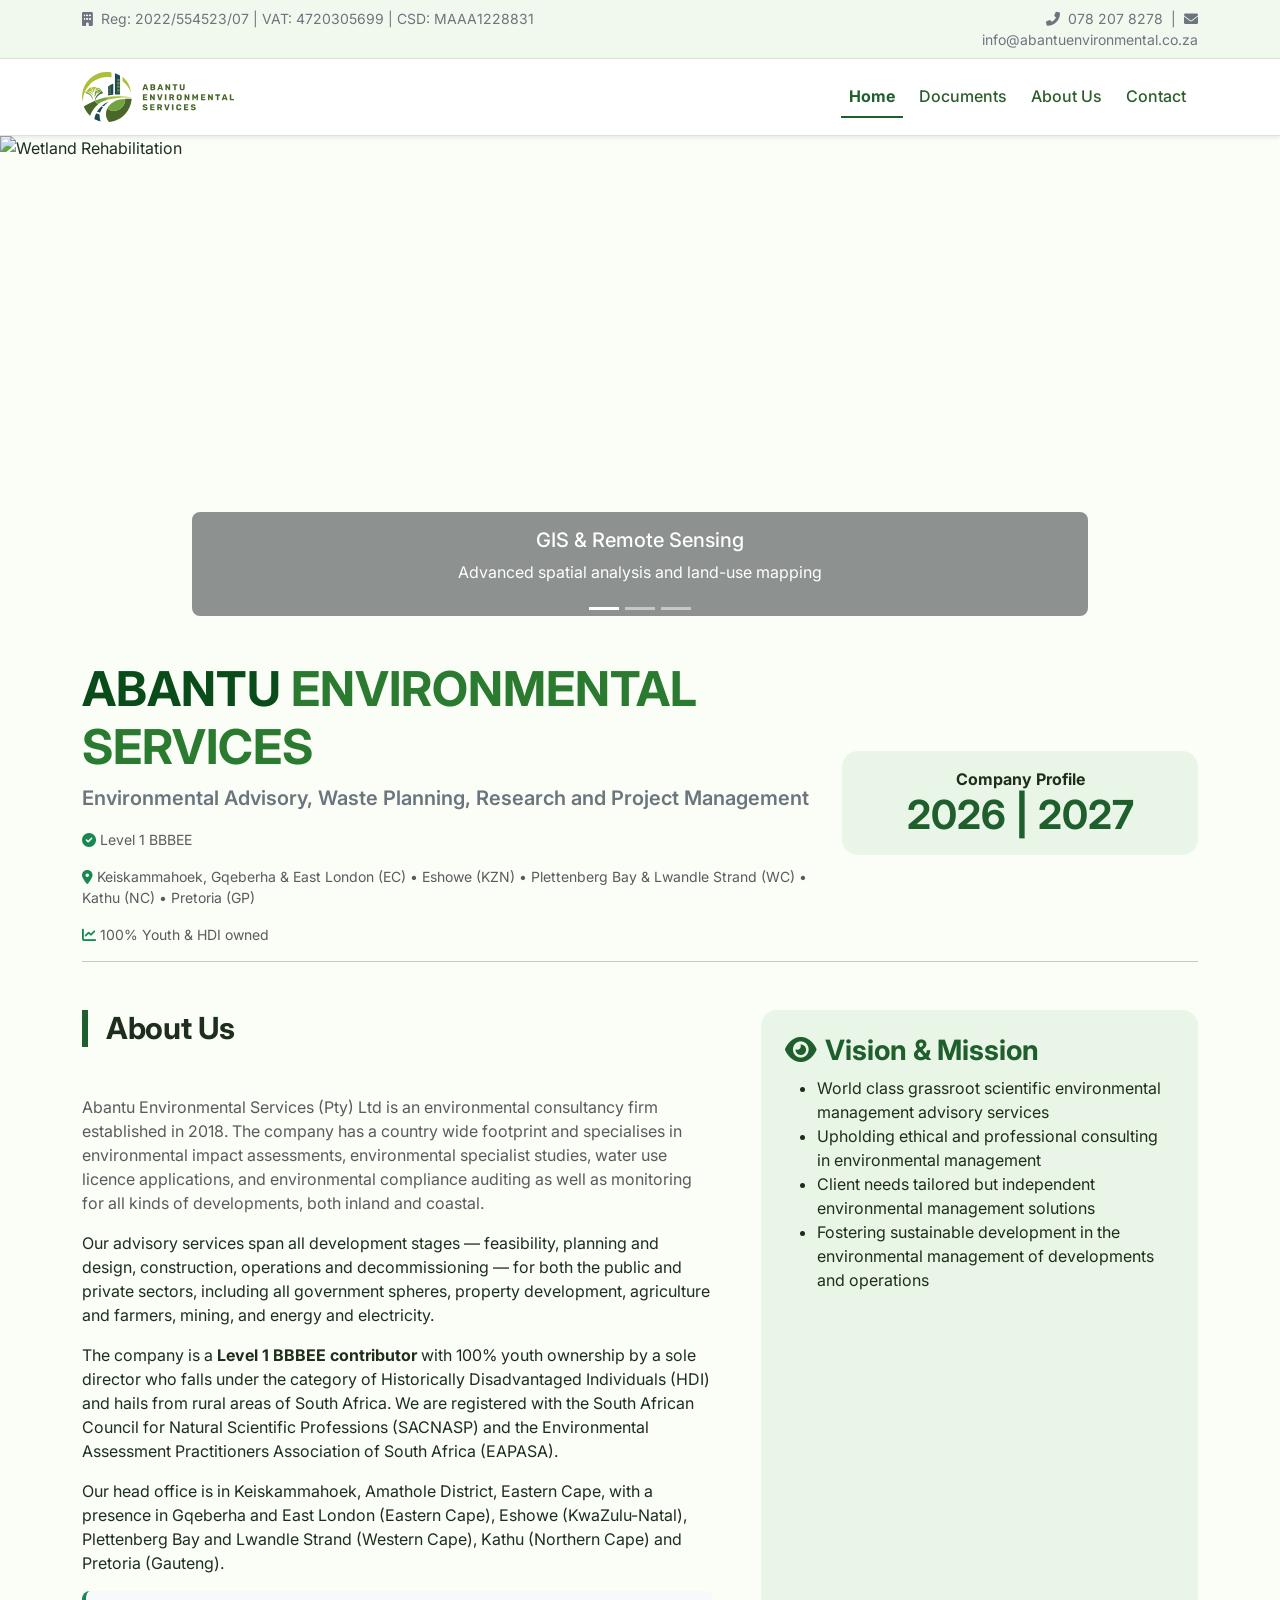
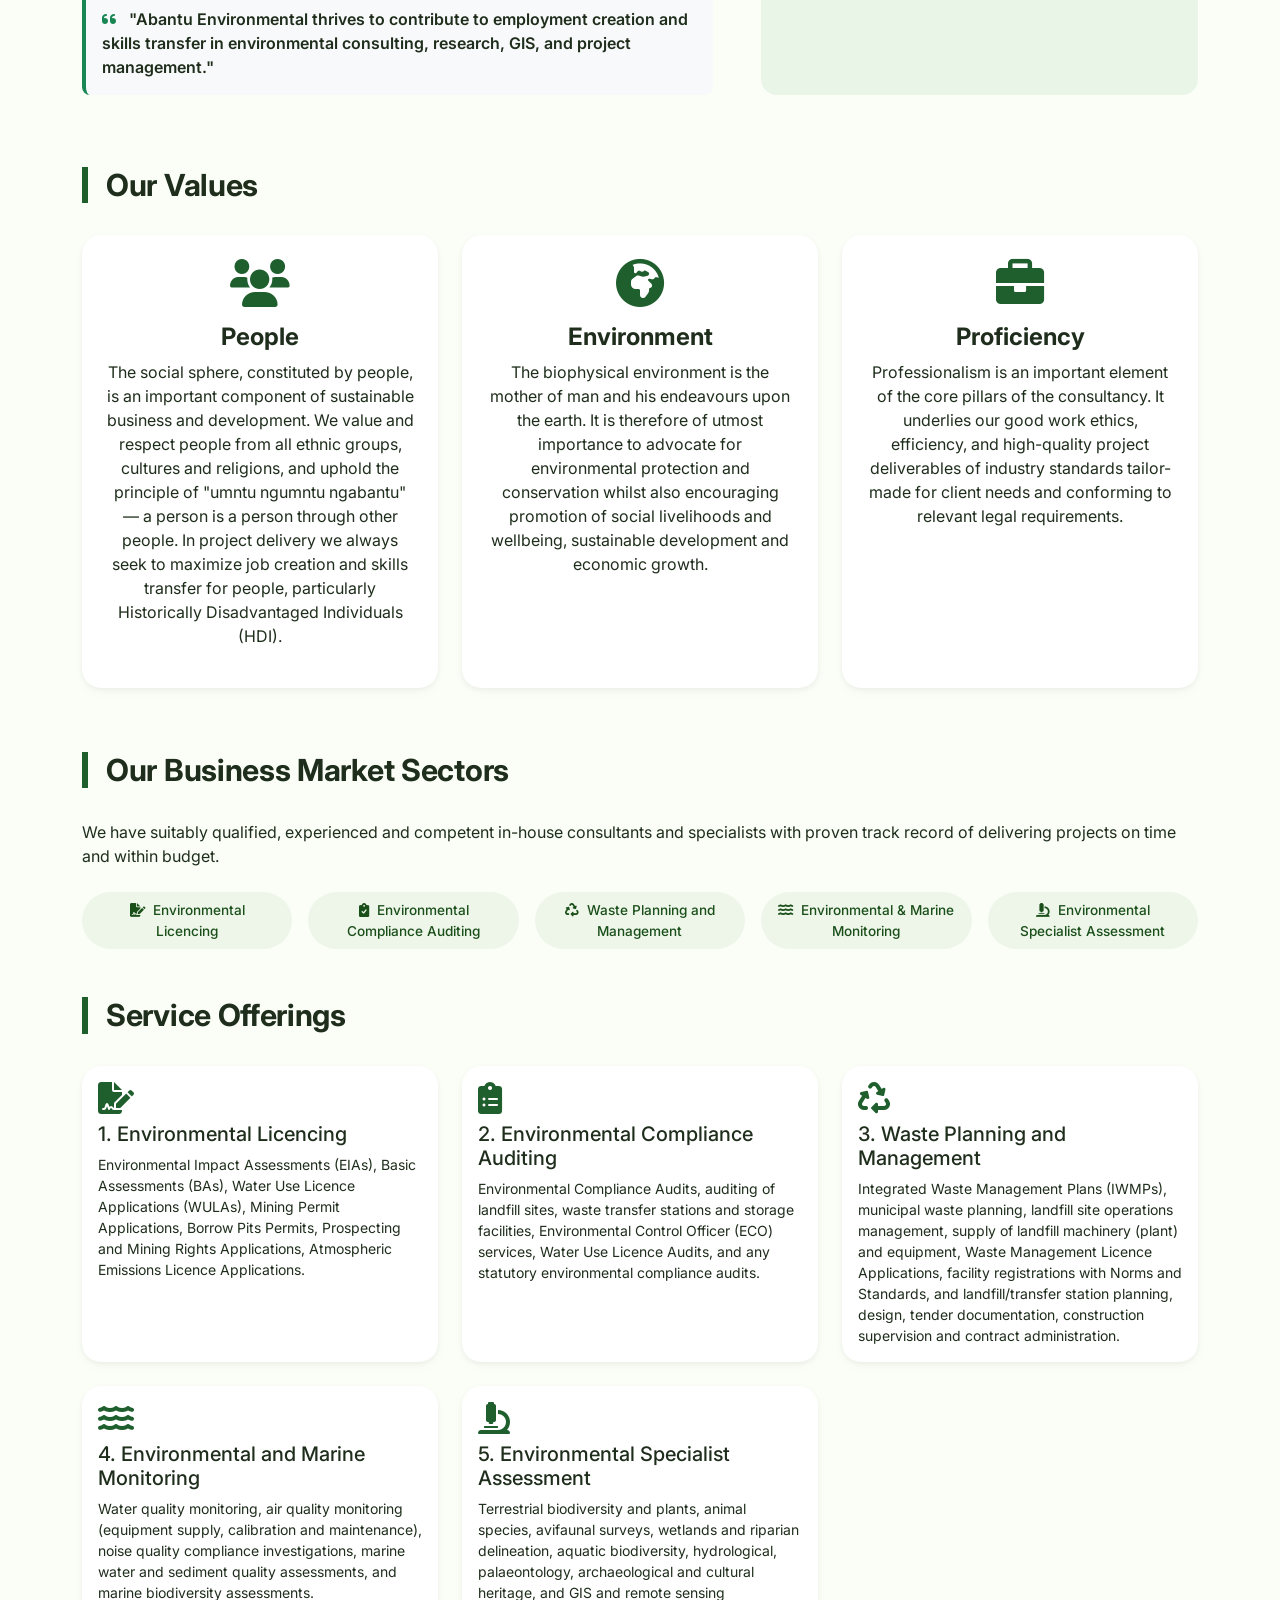
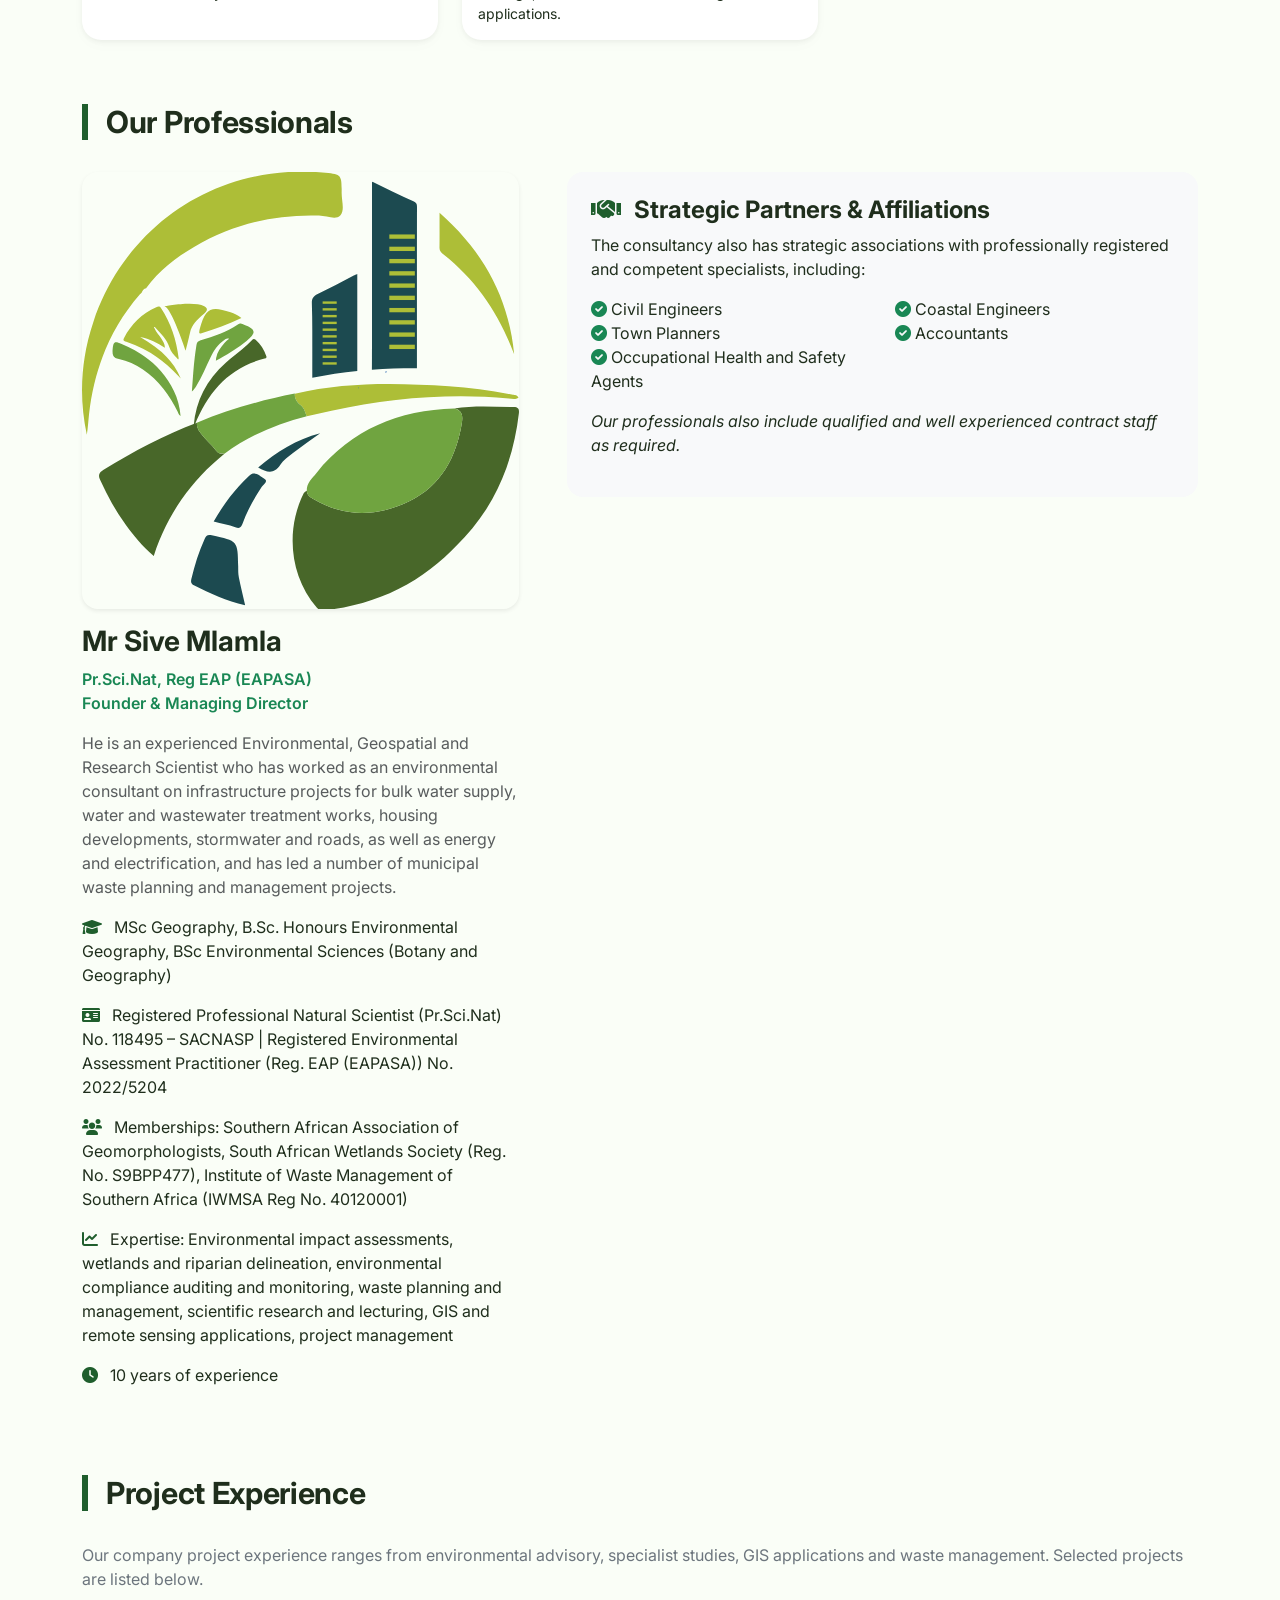
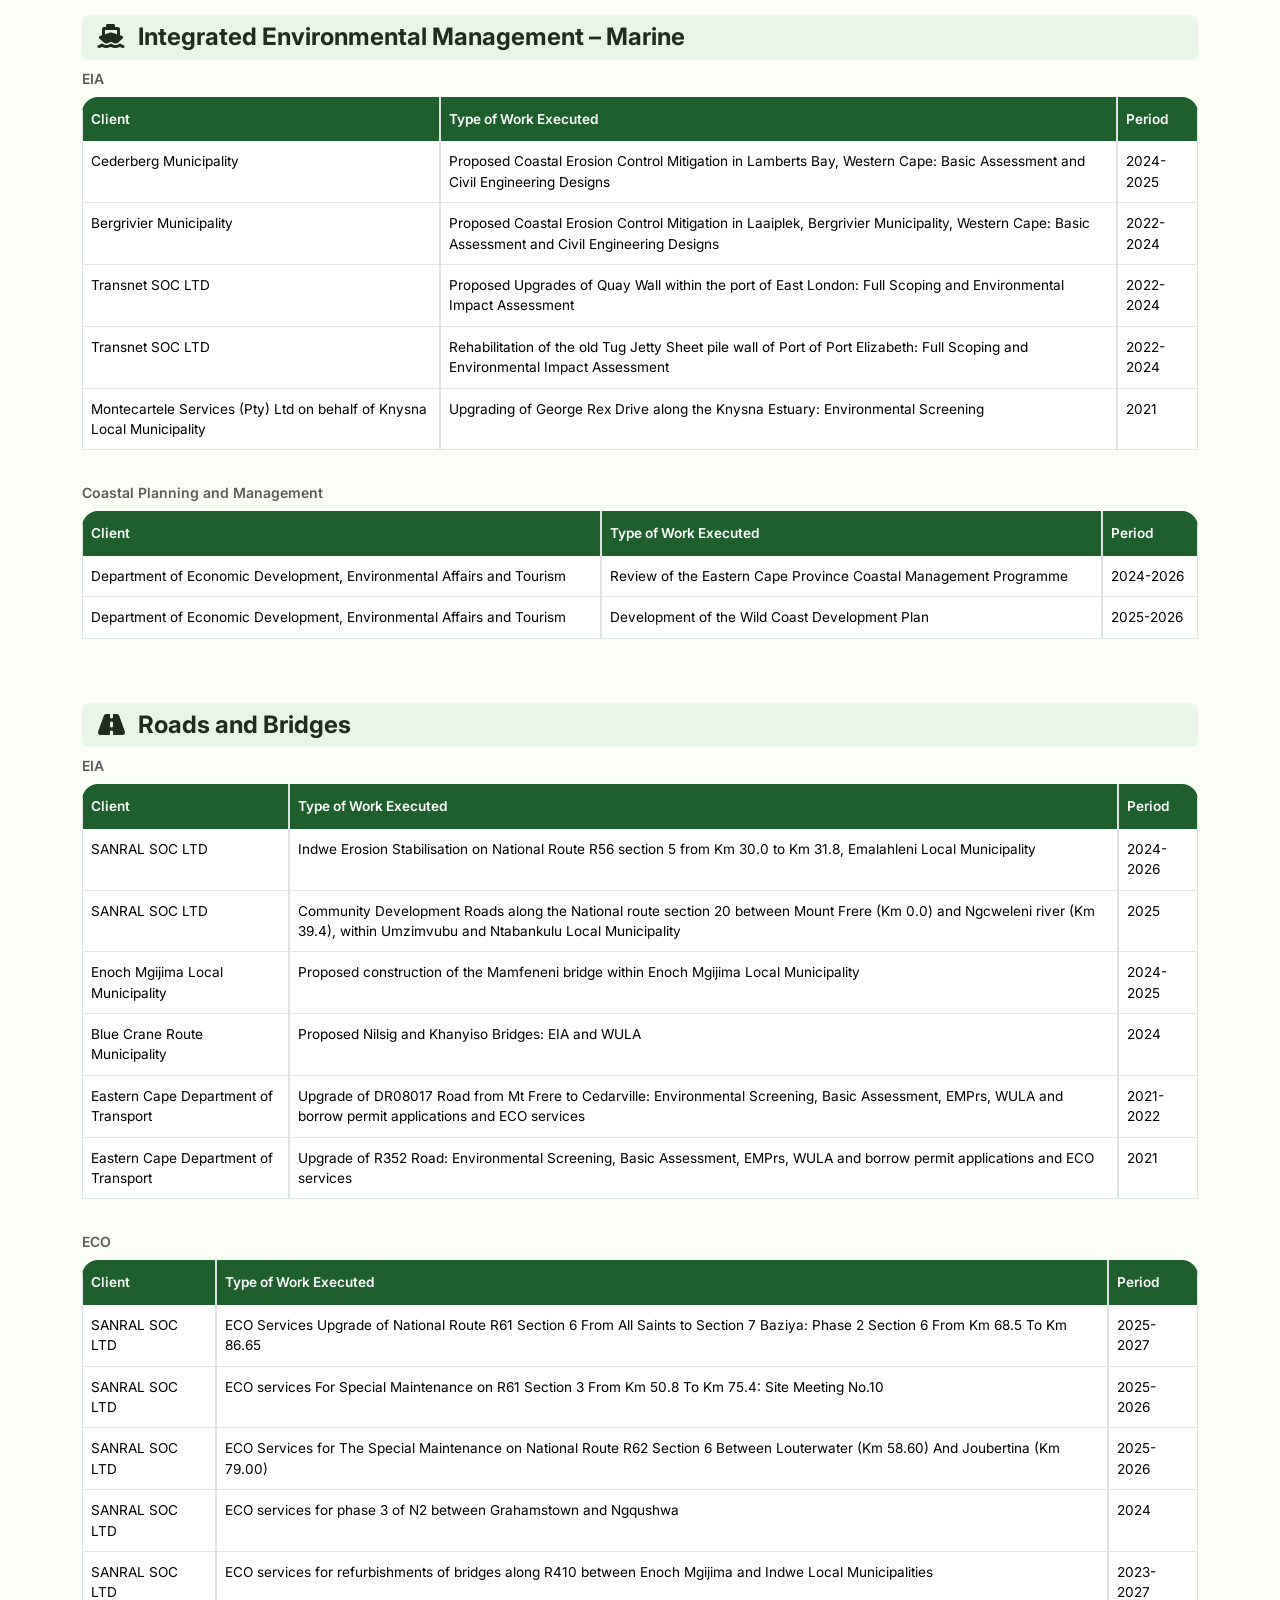
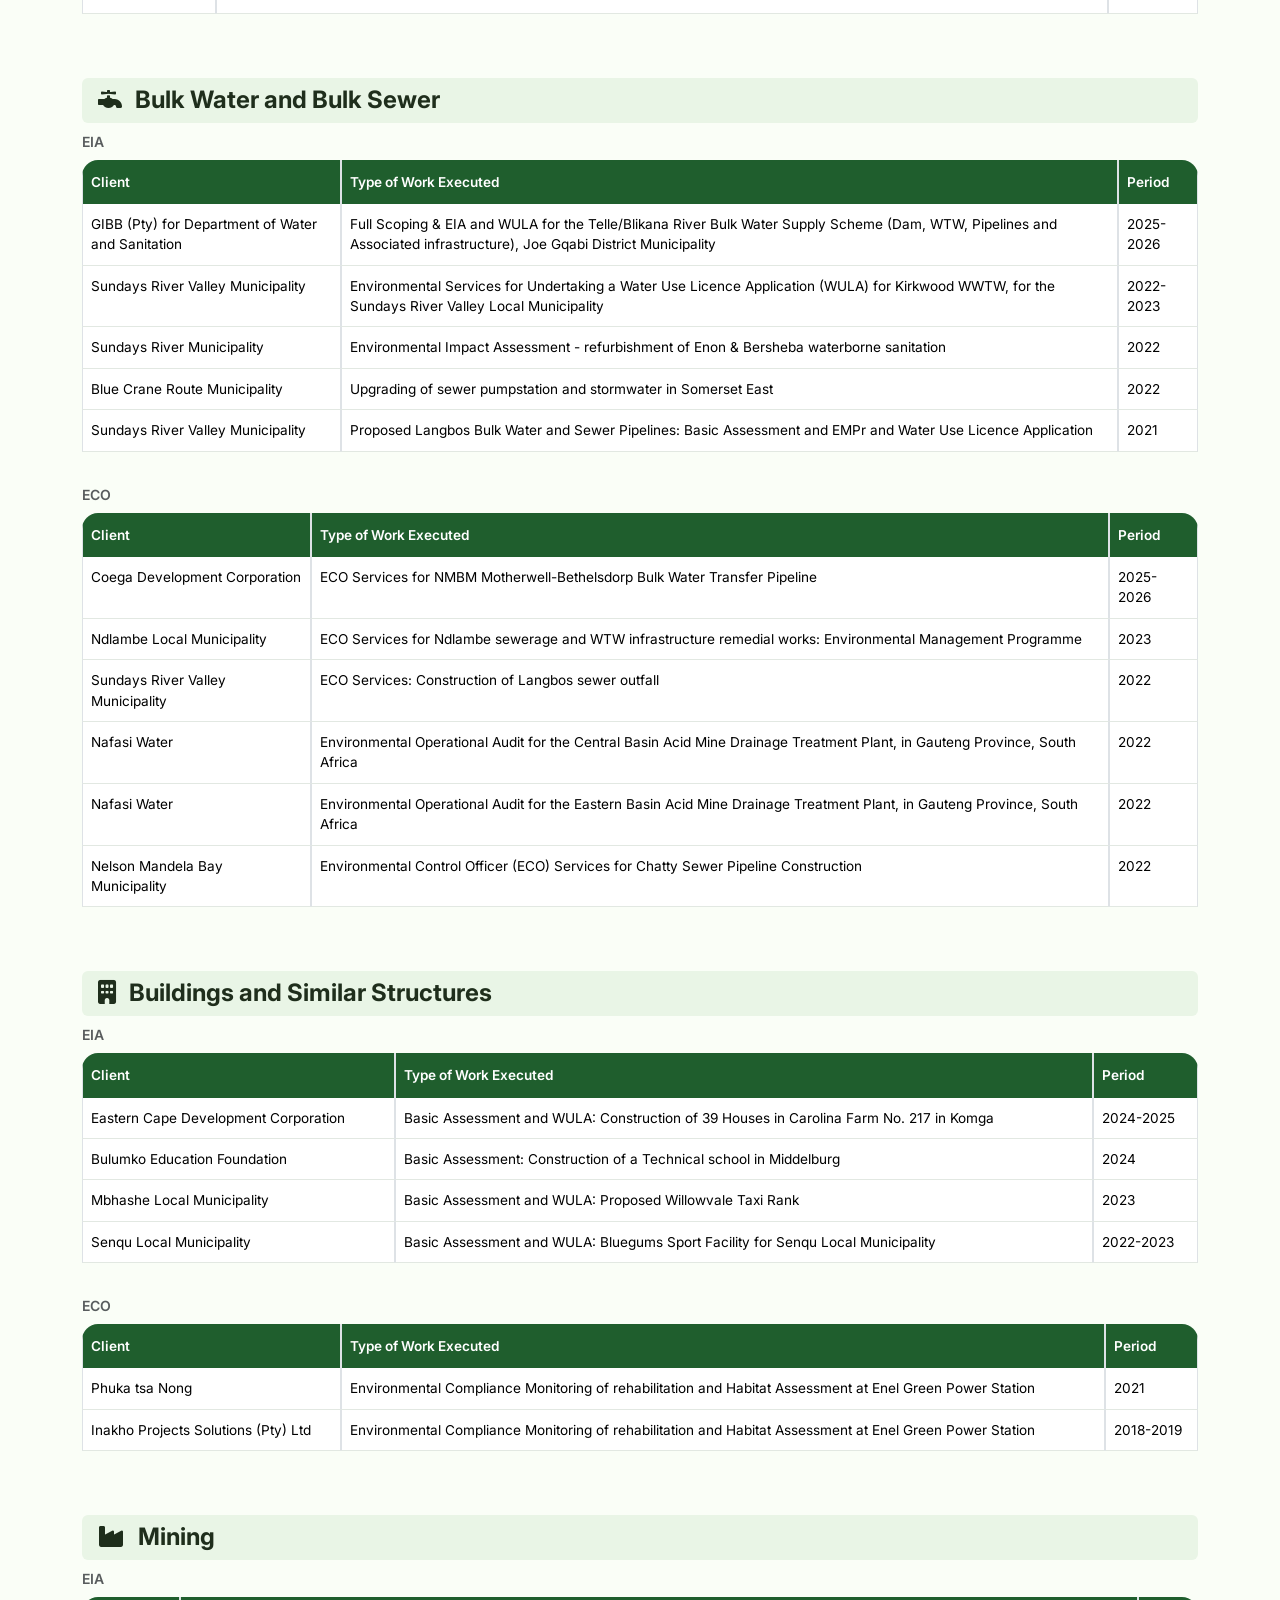
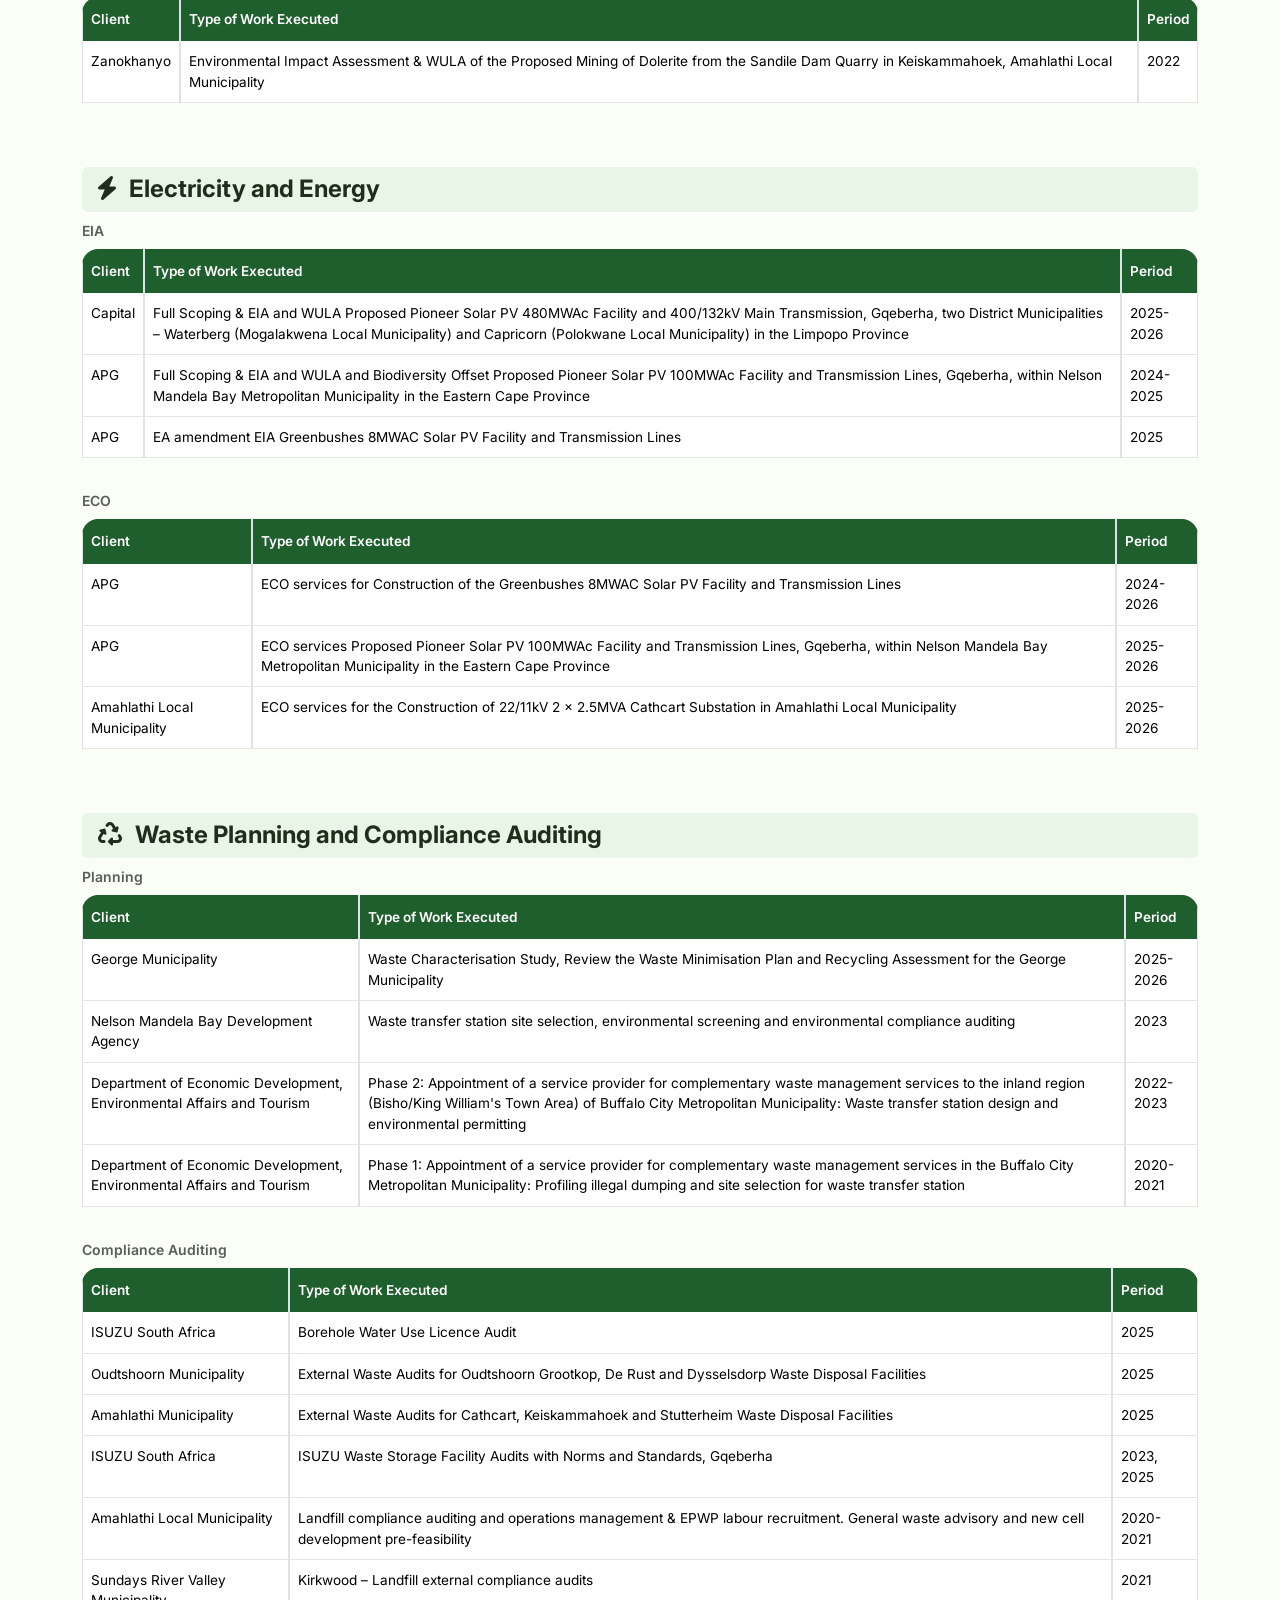
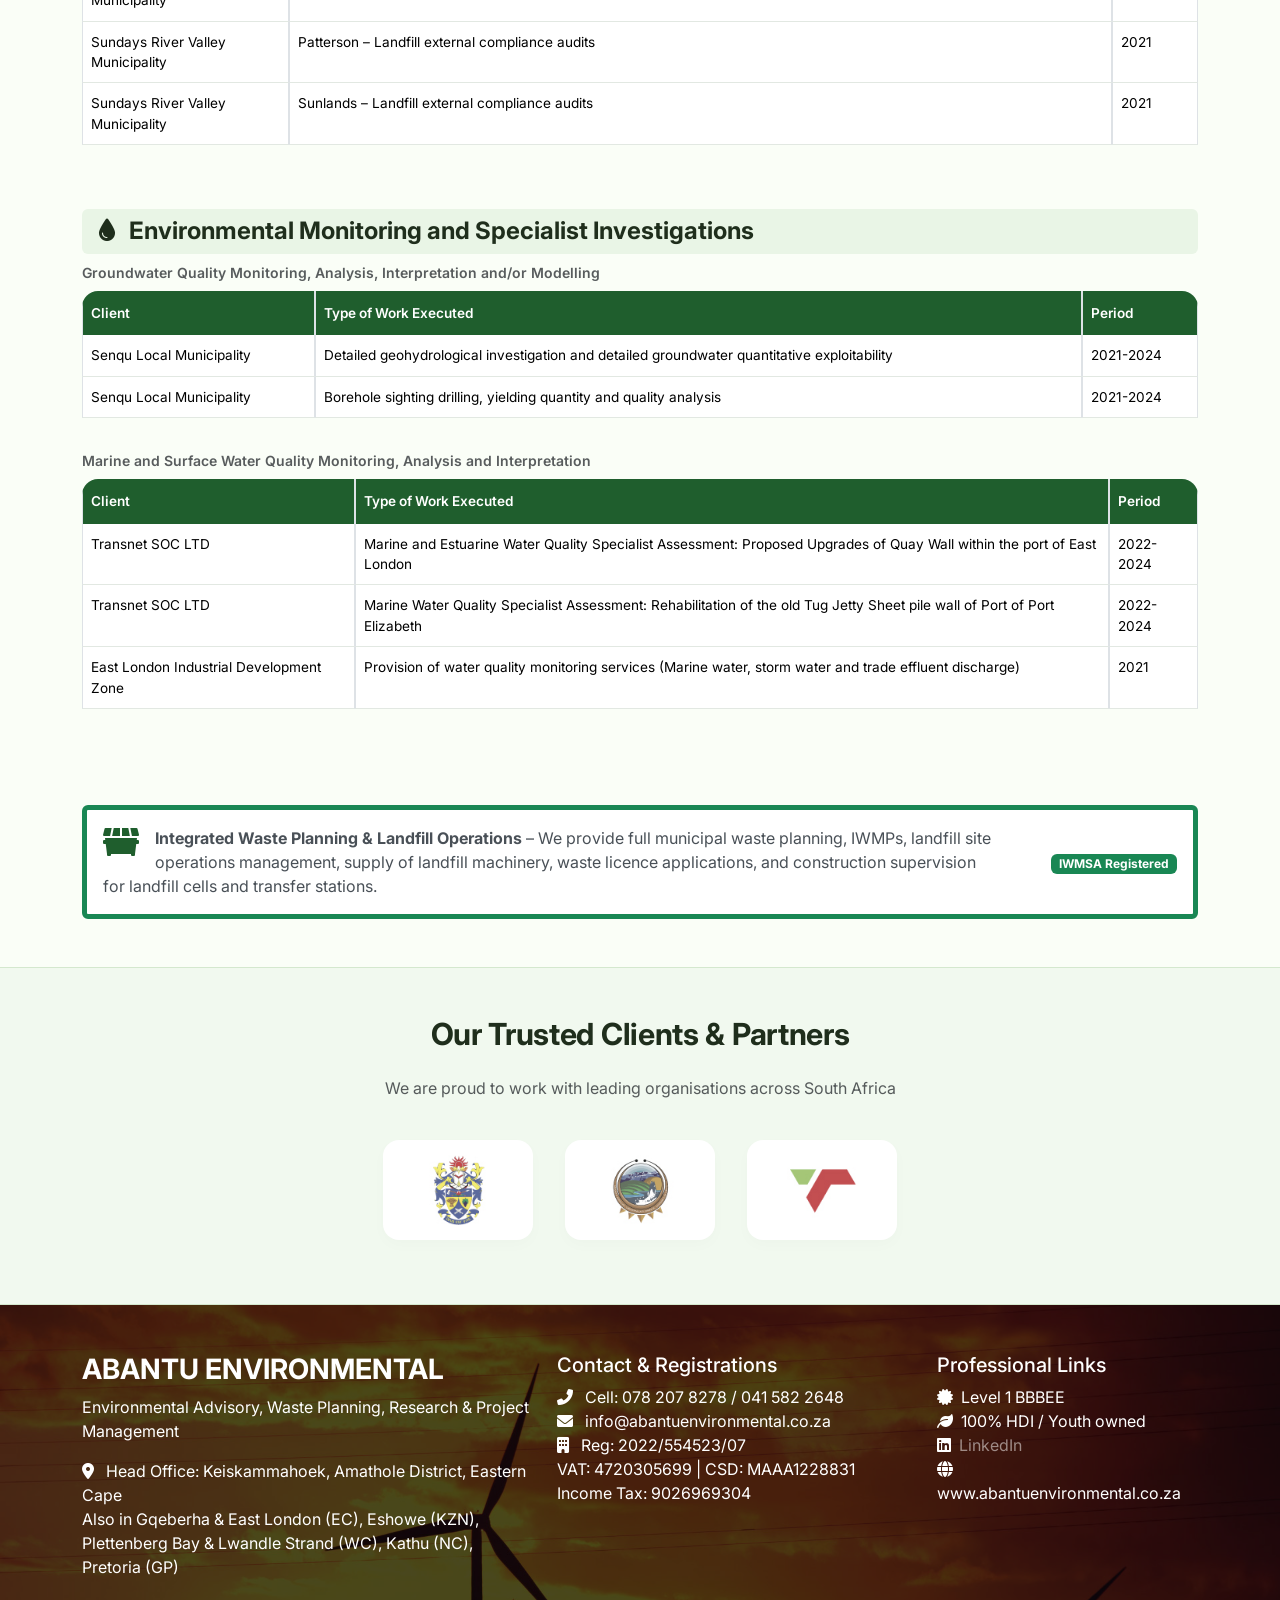
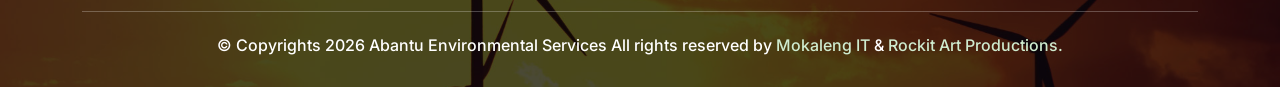
==== commit 986a5ffa: "#26 - Update document download page" ====
--- a/index.html
+++ b/index.html
@@ -108,7 +108,7 @@
         <div class="col-md-4 text-md-end mt-3 mt-md-0">
             <div class="bg-brand-soft p-3 rounded-4 text-center">
                 <span class="fw-bold">Company Profile</span><br>
-                <span class="display-6 fw-bold brand-green">2025 | 2026</span>
+                <span class="display-6 fw-bold brand-green">2026 | 2027</span>
             </div>
         </div>
     </div>
